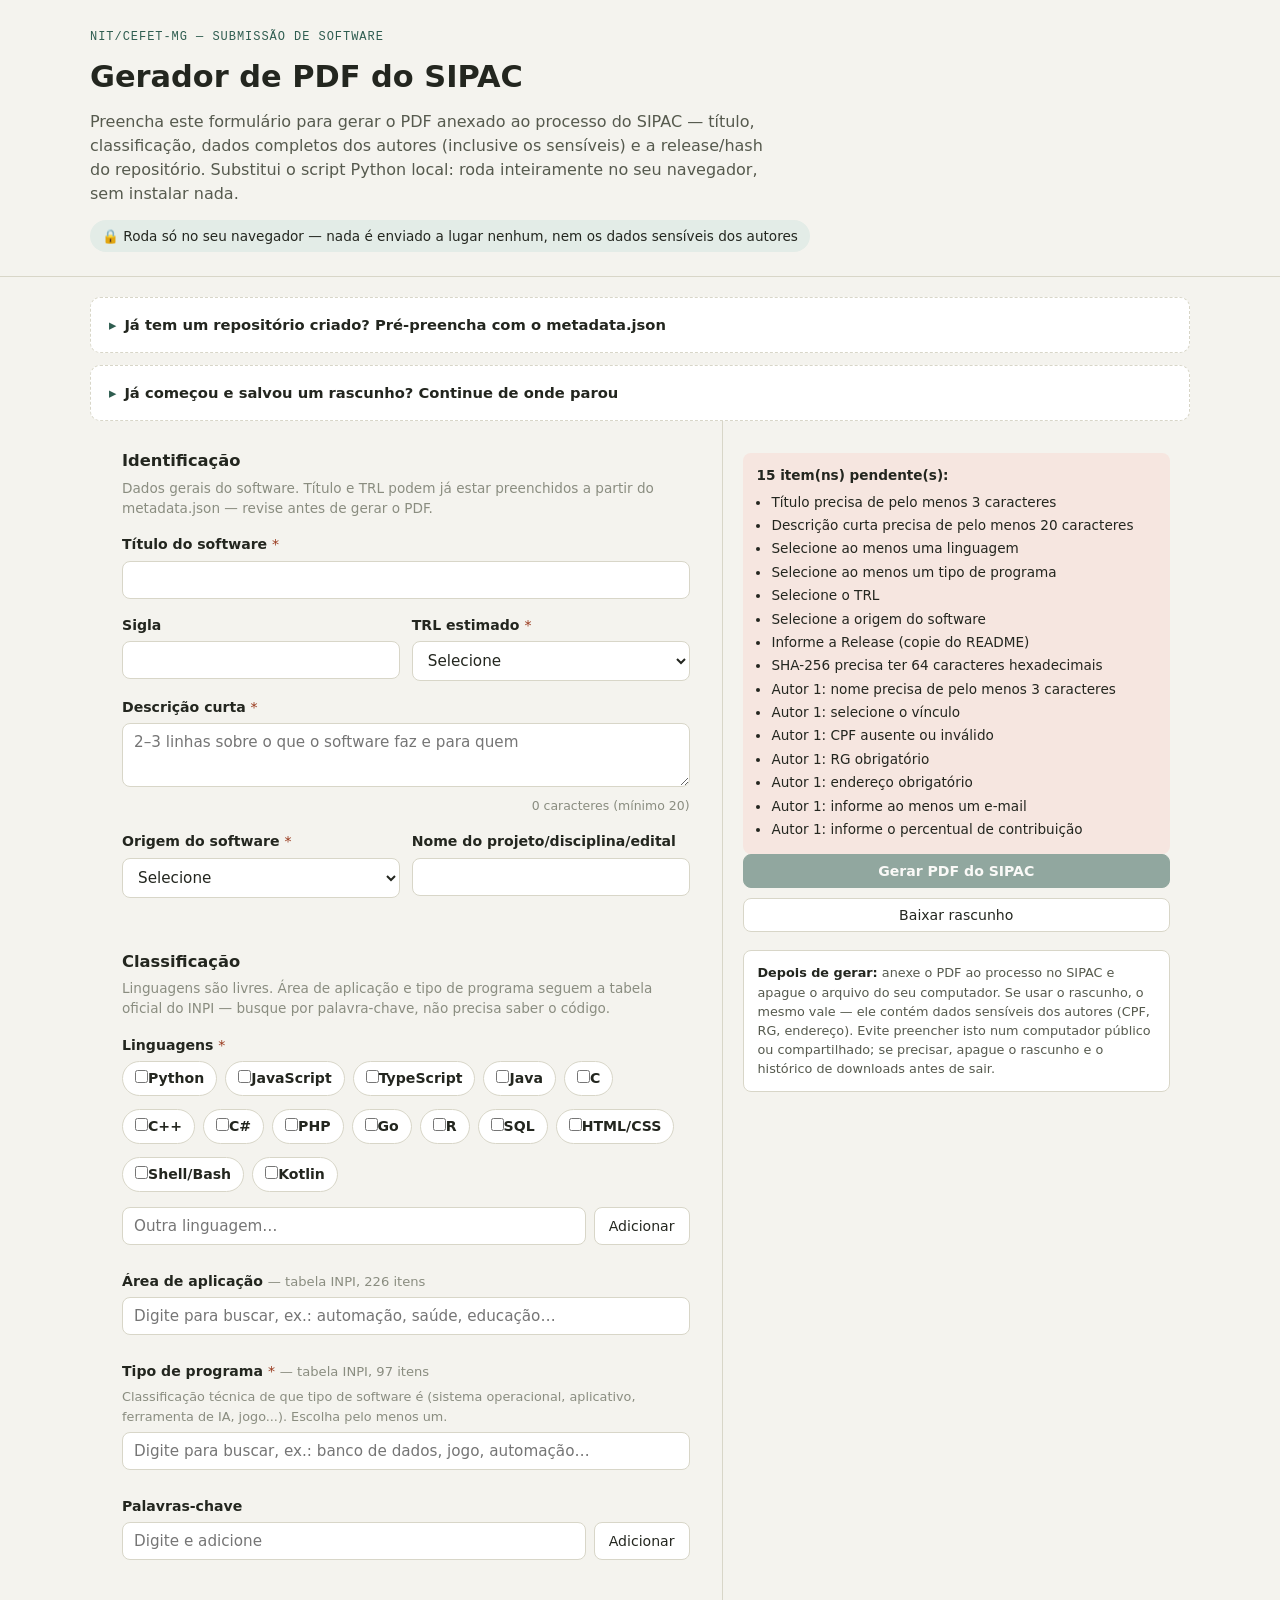
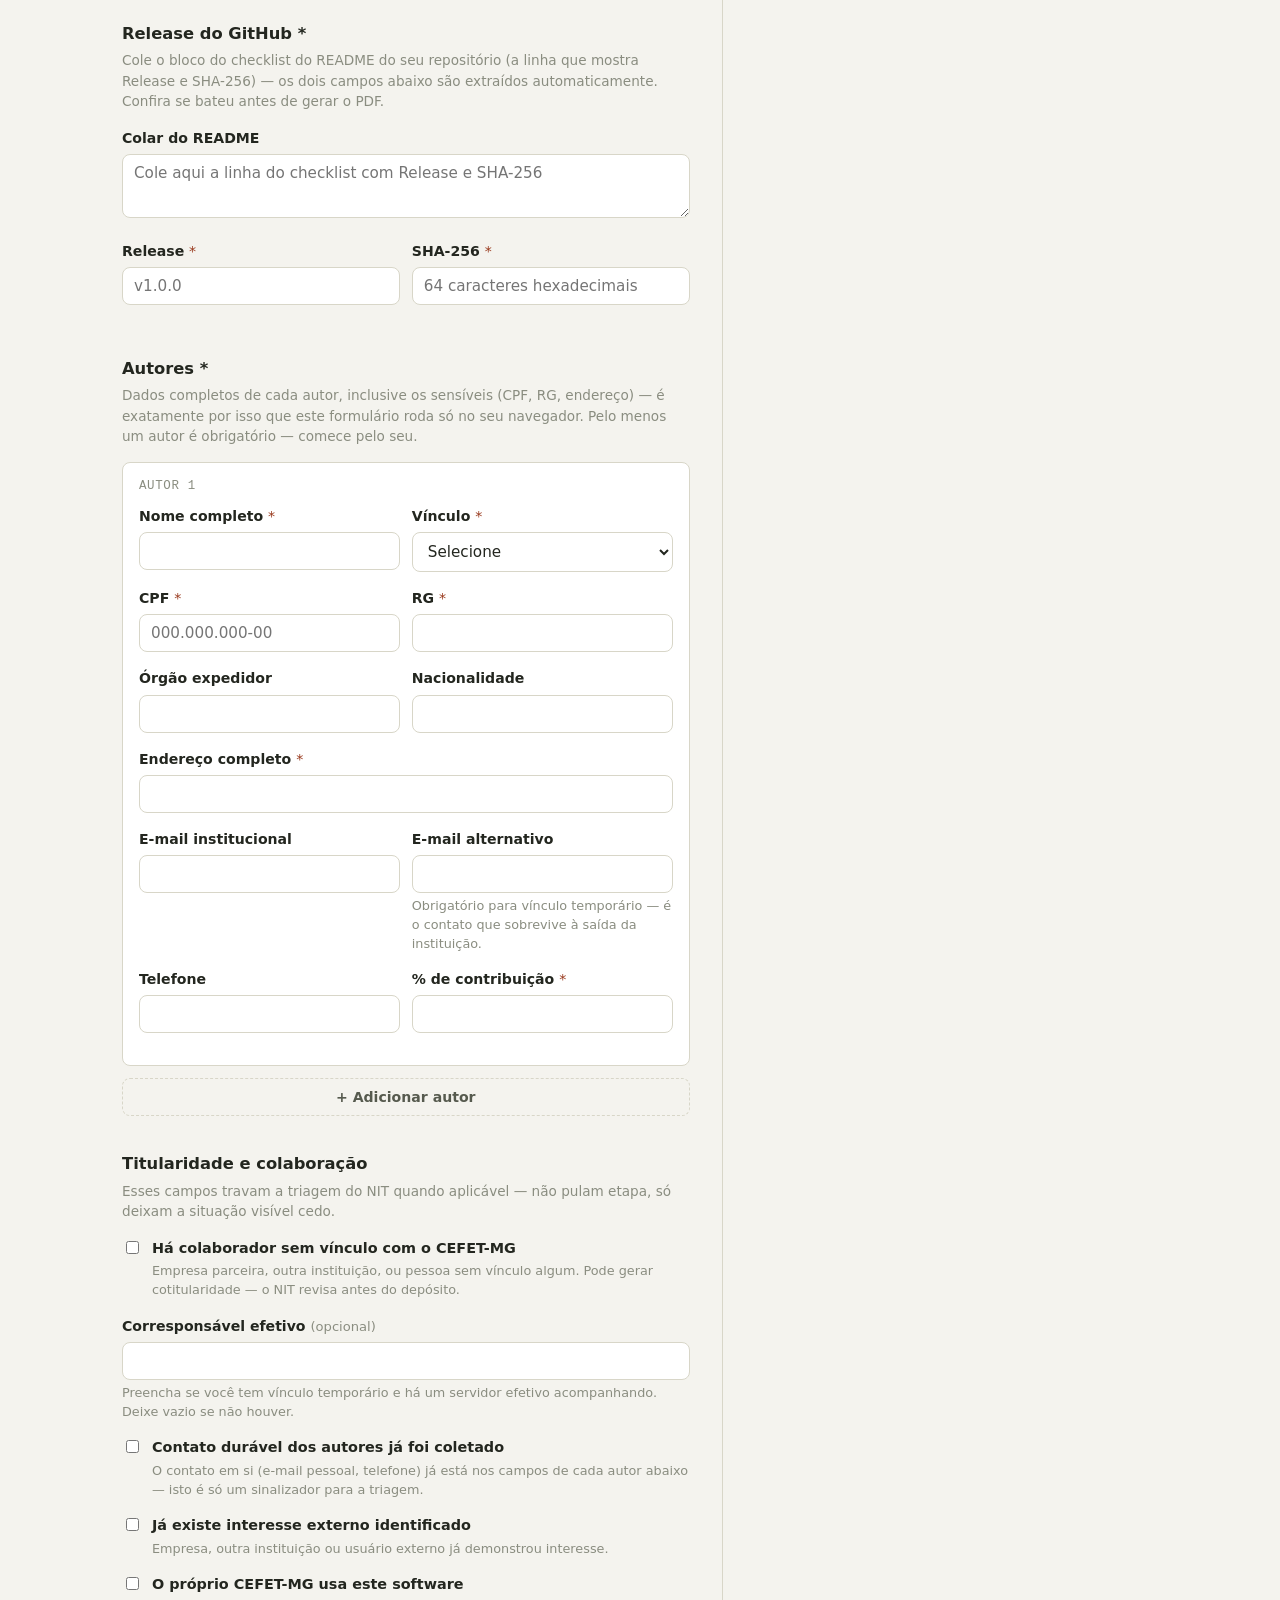
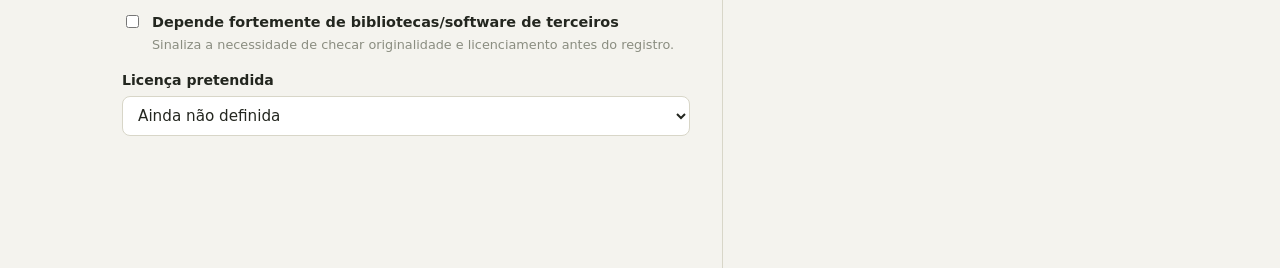
==== docs/index.html @ fe3972ae "Movimentar a pages para o docs" ====
<!doctype html>
<html lang="pt-BR">
<head>
<meta charset="utf-8">
<meta http-equiv="Content-Security-Policy" content="default-src 'none'; script-src 'unsafe-inline'; style-src 'unsafe-inline'; img-src data:; connect-src 'none'; form-action 'none'; base-uri 'none'">
<meta name="viewport" content="width=device-width, initial-scale=1">
<title>Gerador de PDF do SIPAC — NIT/CEFET-MG</title>
<style>
  :root{
    --paper: #f4f3ee;
    --surface: #ffffff;
    --ink: #23261f;
    --ink-soft: #565a4e;
    --ink-faint: #8a8d80;
    --line: #d8d6c8;
    --accent: #2f5d50;
    --accent-ink: #ffffff;
    --accent-soft: #e3ece7;
    --danger: #9a3b1f;
    --danger-soft: #f6e6e0;
    --radius: 8px;
    --mono: "IBM Plex Mono", ui-monospace, SFMono-Regular, Menlo, Consolas, monospace;
    --sans: "IBM Plex Sans", "Segoe UI", system-ui, sans-serif;
  }
  @media (prefers-color-scheme: dark){
    :root{
      --paper: #181a15;
      --surface: #21241c;
      --ink: #eae8dc;
      --ink-soft: #b6b6a6;
      --ink-faint: #7c7e70;
      --line: #383a2e;
      --accent: #7fbfa4;
      --accent-ink: #10201a;
      --accent-soft: #24322a;
      --danger: #e08a6a;
      --danger-soft: #382520;
    }
  }
  *{ box-sizing: border-box; }
  body{
    margin: 0;
    background: var(--paper);
    color: var(--ink);
    font-family: var(--sans);
    line-height: 1.5;
  }
  header.top{
    border-bottom: 1px solid var(--line);
    padding: 28px max(20px, calc((100% - 1100px) / 2)) 24px;
  }
  header.top .eyebrow{
    font-family: var(--mono);
    font-size: 0.75rem;
    letter-spacing: 0.08em;
    text-transform: uppercase;
    color: var(--accent);
    display: block;
    margin-bottom: 8px;
  }
  header.top h1{
    margin: 0 0 10px;
    font-size: clamp(1.4rem, 2.6vw, 1.9rem);
    text-wrap: balance;
  }
  header.top p{
    margin: 0;
    max-width: 68ch;
    color: var(--ink-soft);
  }
  .privacy-note{
    display: inline-flex;
    align-items: center;
    gap: 8px;
    margin-top: 14px;
    padding: 6px 12px;
    background: var(--accent-soft);
    border-radius: 999px;
    font-size: 0.85rem;
    color: var(--ink);
  }

  .import-wrap{
    padding: 20px max(20px, calc((100% - 1100px) / 2)) 0;
    display: flex;
    flex-direction: column;
    gap: 12px;
  }
  .import-card{
    max-width: 1100px;
    margin: 0 auto;
    width: 100%;
    border: 1px dashed var(--line);
    border-radius: 10px;
    padding: 16px 18px;
    background: var(--surface);
  }
  .import-card summary{
    cursor: pointer;
    font-weight: 600;
    font-size: 0.92rem;
    list-style: none;
    display: flex;
    align-items: center;
    gap: 8px;
  }
  .import-card summary::-webkit-details-marker{ display: none; }
  .import-card summary::before{
    content: "▸";
    color: var(--accent);
    transition: transform 0.15s;
  }
  .import-card[open] summary::before{ transform: rotate(90deg); }
  .import-card p{
    color: var(--ink-soft);
    font-size: 0.87rem;
    margin: 10px 0 12px;
    max-width: 70ch;
  }
  .import-card code{
    background: var(--accent-soft);
    padding: 0.1em 0.4em;
    border-radius: 4px;
    font-size: 0.92em;
  }
  .import-row{
    display: flex;
    gap: 10px;
    align-items: flex-start;
  }
  .import-row textarea{
    flex: 1;
    min-height: 80px;
    font-family: var(--mono);
    font-size: 0.78rem;
  }
  .import-row .btn{ flex-shrink: 0; }
  .import-feedback{
    font-size: 0.83rem;
    margin-top: 8px;
  }
  .import-feedback.ok{ color: var(--accent); }
  .import-feedback.error{ color: var(--danger); }

  main{
    display: grid;
    grid-template-columns: minmax(0, 1.15fr) minmax(0, 0.85fr);
    gap: 0;
    max-width: 1100px;
    margin: 0 auto;
  }
  @media (max-width: 860px){
    main{ grid-template-columns: 1fr; }
  }

  .form-pane{
    padding: 28px max(20px, 32px) 80px;
    border-right: 1px solid var(--line);
  }
  @media (max-width: 860px){
    .form-pane{ border-right: none; border-bottom: 1px solid var(--line); }
  }

  .output-pane{
    padding: 28px 20px 80px;
    position: sticky;
    top: 0;
    align-self: start;
    max-height: 100vh;
    overflow-y: auto;
  }
  @media (max-width: 860px){
    .output-pane{ position: static; max-height: none; }
  }

  fieldset{
    border: none;
    padding: 0;
    margin: 0 0 36px;
  }
  fieldset legend{
    font-weight: 600;
    font-size: 1.02rem;
    margin-bottom: 4px;
    padding: 0;
  }
  .section-hint{
    color: var(--ink-faint);
    font-size: 0.85rem;
    margin: 0 0 16px;
  }

  .field{
    margin-bottom: 16px;
    position: relative;
  }
  .field label{
    display: block;
    font-size: 0.88rem;
    font-weight: 600;
    margin-bottom: 5px;
  }
  .field .field-hint{
    font-size: 0.8rem;
    color: var(--ink-faint);
    margin: 3px 0 0;
  }
  .field .req{
    color: var(--danger);
    font-weight: 400;
  }
  .field .opt-note{
    color: var(--ink-faint);
    font-weight: 400;
    font-size: 0.82rem;
  }
  .field .tag-count{
    font-weight: 400;
    color: var(--ink-faint);
    font-size: 0.82rem;
  }

  input[type="text"], input[type="number"], select, textarea{
    width: 100%;
    padding: 9px 11px;
    border: 1px solid var(--line);
    border-radius: var(--radius);
    background: var(--surface);
    color: var(--ink);
    font-family: inherit;
    font-size: 0.95rem;
  }
  textarea{ resize: vertical; min-height: 64px; }
  input:focus, select:focus, textarea:focus{
    outline: 2px solid var(--accent);
    outline-offset: 1px;
  }

  .row2{
    display: grid;
    grid-template-columns: 1fr 1fr;
    gap: 12px;
  }
  @media (max-width: 480px){ .row2{ grid-template-columns: 1fr; } }

  .char-count{
    font-size: 0.78rem;
    color: var(--ink-faint);
    text-align: right;
    margin-top: 3px;
  }
  .char-count.short{ color: var(--danger); }

  .chip-picker{
    display: flex;
    flex-wrap: wrap;
    gap: 8px;
    margin-bottom: 10px;
  }
  .chip{
    display: inline-flex;
    align-items: center;
    gap: 6px;
    padding: 6px 12px;
    border: 1px solid var(--line);
    border-radius: 999px;
    background: var(--surface);
    font-size: 0.85rem;
    cursor: pointer;
    user-select: none;
  }
  .chip input{ margin: 0; accent-color: var(--accent); }
  .chip.checked{
    background: var(--accent-soft);
    border-color: var(--accent);
  }

  .tag-add{
    display: flex;
    gap: 8px;
  }
  .tag-add input{ flex: 1; }
  .tag-add button{
    flex-shrink: 0;
  }
  .tag-list{
    display: flex;
    flex-wrap: wrap;
    gap: 8px;
    margin-top: 10px;
  }
  .tag{
    display: inline-flex;
    align-items: center;
    gap: 7px;
    padding: 5px 6px 5px 12px;
    background: var(--accent-soft);
    border-radius: 999px;
    font-size: 0.85rem;
  }
  .tag button{
    background: none;
    border: none;
    color: var(--ink-soft);
    cursor: pointer;
    font-size: 0.95rem;
    line-height: 1;
    padding: 2px 6px;
    border-radius: 999px;
  }
  .tag button:hover{ background: rgba(0,0,0,0.08); color: var(--danger); }

  /* combobox de busca (área de aplicação / tipo de programa) */
  .combo-box{ position: relative; }
  .combo-listbox{
    position: absolute;
    z-index: 5;
    top: calc(100% + 4px);
    left: 0;
    right: 0;
    max-height: 320px;
    overflow-y: auto;
    background: var(--surface);
    border: 1px solid var(--line);
    border-radius: var(--radius);
    box-shadow: 0 8px 24px rgba(0,0,0,0.14);
  }
  .combo-listbox[hidden]{ display: none; }
  .combo-group-label{
    font-family: var(--mono);
    font-size: 0.72rem;
    text-transform: uppercase;
    letter-spacing: 0.05em;
    color: var(--ink-faint);
    padding: 8px 12px 4px;
    background: var(--paper);
    position: sticky;
    top: 0;
  }
  .combo-option{
    display: block;
    width: 100%;
    text-align: left;
    padding: 7px 12px;
    border: none;
    background: none;
    cursor: pointer;
    font-family: inherit;
    color: var(--ink);
  }
  .combo-option:hover, .combo-option.active{ background: var(--accent-soft); }
  .combo-option .code{
    font-family: var(--mono);
    font-size: 0.72rem;
    color: var(--accent);
    margin-right: 6px;
  }
  .combo-option .desc{
    display: block;
    font-size: 0.76rem;
    color: var(--ink-faint);
    margin-top: 1px;
  }
  .combo-empty, .combo-hint{
    padding: 10px 12px;
    font-size: 0.82rem;
    color: var(--ink-faint);
  }
  .combo-more{
    padding: 6px 12px;
    font-size: 0.76rem;
    color: var(--ink-faint);
    font-style: italic;
  }

  .checkbox-field{
    display: flex;
    align-items: flex-start;
    gap: 10px;
  }
  .checkbox-field input{ margin-top: 3px; accent-color: var(--accent); }
  .checkbox-field label{
    font-weight: 600;
    font-size: 0.9rem;
    margin: 0;
  }
  .checkbox-field .field-hint{ margin-top: 2px; }

  .author-card{
    border: 1px solid var(--line);
    border-radius: var(--radius);
    padding: 14px 16px 16px;
    margin-bottom: 12px;
    background: var(--surface);
  }
  .author-card-head{
    display: flex;
    justify-content: space-between;
    align-items: center;
    margin-bottom: 10px;
  }
  .author-card-head span{
    font-family: var(--mono);
    font-size: 0.78rem;
    color: var(--ink-faint);
    text-transform: uppercase;
    letter-spacing: 0.05em;
  }
  .remove-btn{
    background: none;
    border: 1px solid var(--line);
    border-radius: 6px;
    color: var(--danger);
    font-size: 0.78rem;
    padding: 3px 9px;
    cursor: pointer;
  }
  .remove-btn:hover{ background: var(--danger-soft); }

  button{
    font-family: inherit;
    font-size: 0.88rem;
    cursor: pointer;
  }
  .btn{
    padding: 8px 14px;
    border-radius: var(--radius);
    border: 1px solid var(--line);
    background: var(--surface);
    color: var(--ink);
  }
  .btn:hover{ border-color: var(--accent); }
  .btn-add{
    width: 100%;
    padding: 10px;
    border: 1px dashed var(--line);
    border-radius: var(--radius);
    background: transparent;
    color: var(--ink-soft);
    font-weight: 600;
  }
  .btn-add:hover{ border-color: var(--accent); color: var(--accent); }
  .btn-primary{
    background: var(--accent);
    color: var(--accent-ink);
    border-color: var(--accent);
    font-weight: 600;
  }
  .btn-primary:hover{ opacity: 0.9; }
  .btn-primary:disabled{ opacity: 0.5; cursor: not-allowed; }

  .output-actions{
    display: flex;
    flex-direction: column;
    gap: 10px;
    margin-bottom: 14px;
  }

  .validation-box{
    margin-top: 4px;
    padding: 12px 14px;
    border-radius: var(--radius);
    font-size: 0.85rem;
  }
  .validation-box.ok{
    background: var(--accent-soft);
    color: var(--ink);
  }
  .validation-box.pending{
    background: var(--danger-soft);
    color: var(--ink);
  }
  .validation-box ul{ margin: 6px 0 0; padding-left: 1.1em; }
  .validation-box li{ margin-bottom: 3px; }

  .pdf-status{
    margin-top: 12px;
    padding: 10px 12px;
    border-radius: var(--radius);
    font-size: 0.85rem;
    display: none;
  }
  .pdf-status.show{ display: block; }
  .pdf-status.info{ background: var(--accent-soft); color: var(--ink); }
  .pdf-status.ok{ background: var(--accent-soft); color: var(--ink); font-weight: 600; }
  .pdf-status.error{ background: var(--danger-soft); color: var(--ink); }

  .privacy-warning{
    margin-top: 18px;
    padding: 12px 14px;
    border: 1px solid var(--line);
    border-radius: var(--radius);
    font-size: 0.8rem;
    color: var(--ink-soft);
    background: var(--surface);
  }
  .privacy-warning strong{ color: var(--ink); }

  .draft-row{
    display: flex;
    gap: 10px;
  }
  .draft-row .btn{ flex: 1; }
  .file-label{
    display: inline-flex;
    align-items: center;
    justify-content: center;
    flex: 1;
  }
  .file-label input[type="file"]{ display: none; }
</style>
</head>
<body>

<header class="top">
  <span class="eyebrow">NIT/CEFET-MG — submissão de software</span>
  <h1>Gerador de PDF do SIPAC</h1>
  <p>Preencha este formulário para gerar o PDF anexado ao processo do SIPAC — título, classificação, dados completos dos autores (inclusive os sensíveis) e a release/hash do repositório. Substitui o script Python local: roda inteiramente no seu navegador, sem instalar nada.</p>
  <span class="privacy-note">🔒 Roda só no seu navegador — nada é enviado a lugar nenhum, nem os dados sensíveis dos autores</span>
</header>

<div class="import-wrap">
  <details class="import-card" id="import-card-metadata">
    <summary>Já tem um repositório criado? Pré-preencha com o metadata.json</summary>
    <p>
      Abra o <code>metadata.json</code> do seu repositório no GitHub, copie o conteúdo inteiro e cole abaixo.
      Título, descrição, TRL, origem e os nomes/vínculos dos autores são pré-preenchidos — você completa o
      resto (classificação, dados sensíveis dos autores, release).
    </p>
    <div class="import-row">
      <textarea id="import-textarea" placeholder="Cole aqui o conteúdo de metadata.json"></textarea>
      <button type="button" class="btn btn-primary" id="btn-import">Carregar dados</button>
    </div>
    <p class="import-feedback" id="import-feedback"></p>
  </details>

  <details class="import-card" id="import-card-rascunho">
    <summary>Já começou e salvou um rascunho? Continue de onde parou</summary>
    <p>
      Carregue o arquivo que você baixou em "Baixar rascunho" da última vez. Ele fica só na sua máquina —
      nunca é enviado a lugar nenhum, nem por este formulário nem por qualquer outro lugar.
    </p>
    <div class="import-row">
      <label class="btn file-label">
        Escolher arquivo de rascunho
        <input type="file" id="input-carregar-rascunho" accept="application/json">
      </label>
    </div>
    <p class="import-feedback" id="rascunho-feedback"></p>
  </details>
</div>

<main>
  <div class="form-pane">
    <form id="gerador" autocomplete="off">

      <fieldset>
        <legend>Identificação</legend>
        <p class="section-hint">Dados gerais do software. Título e TRL podem já estar preenchidos a partir do metadata.json — revise antes de gerar o PDF.</p>

        <div class="field">
          <label for="titulo">Título do software <span class="req">*</span></label>
          <input type="text" id="titulo" minlength="3" required>
        </div>

        <div class="row2">
          <div class="field">
            <label for="sigla">Sigla</label>
            <input type="text" id="sigla">
          </div>
          <div class="field">
            <label for="trl">TRL estimado <span class="req">*</span></label>
            <select id="trl" required>
              <option value="">Selecione</option>
              <option value="1">1 — princípios básicos observados</option>
              <option value="2">2 — conceito formulado</option>
              <option value="3">3 — prova de conceito</option>
              <option value="4">4 — validado em laboratório</option>
              <option value="5">5 — validado em ambiente relevante</option>
              <option value="6">6 — demonstrado em ambiente relevante</option>
              <option value="7">7 — demonstrado em ambiente operacional</option>
              <option value="8">8 — sistema completo e qualificado</option>
              <option value="9">9 — em uso real</option>
            </select>
          </div>
        </div>

        <div class="field">
          <label for="descricao_curta">Descrição curta <span class="req">*</span></label>
          <textarea id="descricao_curta" minlength="20" required placeholder="2–3 linhas sobre o que o software faz e para quem"></textarea>
          <p class="char-count" id="descricao-count">0 caracteres (mínimo 20)</p>
        </div>

        <div class="row2">
          <div class="field">
            <label for="origem_tipo">Origem do software <span class="req">*</span></label>
            <select id="origem_tipo" required>
              <option value="">Selecione</option>
              <option value="pesquisa">Pesquisa</option>
              <option value="disciplina">Disciplina</option>
              <option value="extensao">Extensão</option>
              <option value="projeto_fomento">Projeto com fomento</option>
              <option value="outro">Outro</option>
            </select>
          </div>
          <div class="field">
            <label for="origem_vinculo">Nome do projeto/disciplina/edital</label>
            <input type="text" id="origem_vinculo">
          </div>
        </div>
      </fieldset>

      <fieldset>
        <legend>Classificação</legend>
        <p class="section-hint">Linguagens são livres. Área de aplicação e tipo de programa seguem a tabela oficial do INPI — busque por palavra-chave, não precisa saber o código.</p>

        <div class="field">
          <label>Linguagens <span class="req">*</span></label>
          <div class="chip-picker" id="linguagens-chips"></div>
          <div class="tag-add">
            <input type="text" id="linguagens-custom" placeholder="Outra linguagem…">
            <button type="button" class="btn" data-add-tag="linguagens">Adicionar</button>
          </div>
          <div class="tag-list" id="linguagens-tags"></div>
        </div>

        <div class="field">
          <label>Área de aplicação <span class="tag-count">— tabela INPI, 226 itens</span></label>
          <div class="combo-box">
            <input type="text" id="area-search" placeholder="Digite para buscar, ex.: automação, saúde, educação…" autocomplete="off">
            <div class="combo-listbox" id="area-listbox" hidden></div>
          </div>
          <div class="tag-list" id="area-tags"></div>
        </div>

        <div class="field">
          <label>Tipo de programa <span class="req">*</span> <span class="tag-count">— tabela INPI, 97 itens</span></label>
          <p class="field-hint" style="margin-bottom:6px">Classificação técnica de que tipo de software é (sistema operacional, aplicativo, ferramenta de IA, jogo...). Escolha pelo menos um.</p>
          <div class="combo-box">
            <input type="text" id="tipo-search" placeholder="Digite para buscar, ex.: banco de dados, jogo, automação…" autocomplete="off">
            <div class="combo-listbox" id="tipo-listbox" hidden></div>
          </div>
          <div class="tag-list" id="tipo-tags"></div>
        </div>

        <div class="field">
          <label for="palavras-custom">Palavras-chave</label>
          <div class="tag-add">
            <input type="text" id="palavras-custom" placeholder="Digite e adicione">
            <button type="button" class="btn" data-add-tag="palavras_chave">Adicionar</button>
          </div>
          <div class="tag-list" id="palavras-tags"></div>
        </div>
      </fieldset>

      <fieldset>
        <legend>Release do GitHub <span class="req">*</span></legend>
        <p class="section-hint">Cole o bloco do checklist do README do seu repositório (a linha que mostra Release e SHA-256) — os dois campos abaixo são extraídos automaticamente. Confira se bateu antes de gerar o PDF.</p>
        <div class="field">
          <label for="release-paste">Colar do README</label>
          <textarea id="release-paste" placeholder="Cole aqui a linha do checklist com Release e SHA-256"></textarea>
        </div>
        <div class="row2">
          <div class="field">
            <label for="release-tag">Release <span class="req">*</span></label>
            <input type="text" id="release-tag" placeholder="v1.0.0">
          </div>
          <div class="field">
            <label for="release-sha256">SHA-256 <span class="req">*</span></label>
            <input type="text" id="release-sha256" placeholder="64 caracteres hexadecimais">
          </div>
        </div>
      </fieldset>

      <fieldset>
        <legend>Autores <span class="req">*</span></legend>
        <p class="section-hint">
          Dados completos de cada autor, inclusive os sensíveis (CPF, RG, endereço) — é exatamente por isso que
          este formulário roda só no seu navegador. Pelo menos um autor é obrigatório — comece pelo seu.
        </p>
        <div id="autores-list"></div>
        <button type="button" class="btn-add" id="add-autor">+ Adicionar autor</button>
      </fieldset>

      <fieldset>
        <legend>Titularidade e colaboração</legend>
        <p class="section-hint">Esses campos travam a triagem do NIT quando aplicável — não pulam etapa, só deixam a situação visível cedo.</p>

        <div class="field checkbox-field">
          <input type="checkbox" id="possui_colaborador_externo">
          <div>
            <label for="possui_colaborador_externo">Há colaborador sem vínculo com o CEFET-MG</label>
            <p class="field-hint">Empresa parceira, outra instituição, ou pessoa sem vínculo algum. Pode gerar cotitularidade — o NIT revisa antes do depósito.</p>
          </div>
        </div>

        <div class="field">
          <label for="corresponsavel_efetivo">Corresponsável efetivo <span class="opt-note">(opcional)</span></label>
          <input type="text" id="corresponsavel_efetivo">
          <p class="field-hint">Preencha se você tem vínculo temporário e há um servidor efetivo acompanhando. Deixe vazio se não houver.</p>
        </div>

        <div class="field checkbox-field">
          <input type="checkbox" id="contato_disponivel">
          <div>
            <label for="contato_disponivel">Contato durável dos autores já foi coletado</label>
            <p class="field-hint">O contato em si (e-mail pessoal, telefone) já está nos campos de cada autor abaixo — isto é só um sinalizador para a triagem.</p>
          </div>
        </div>

        <div class="field checkbox-field">
          <input type="checkbox" id="interesse_existe">
          <div>
            <label for="interesse_existe">Já existe interesse externo identificado</label>
            <p class="field-hint">Empresa, outra instituição ou usuário externo já demonstrou interesse.</p>
          </div>
        </div>
        <div class="field" id="interesse-descricao-wrap" hidden>
          <label for="interesse_descricao">Descreva o interesse identificado</label>
          <textarea id="interesse_descricao"></textarea>
        </div>

        <div class="field checkbox-field">
          <input type="checkbox" id="uso_institucional">
          <div>
            <label for="uso_institucional">O próprio CEFET-MG usa este software</label>
          </div>
        </div>

        <div class="field checkbox-field">
          <input type="checkbox" id="possui_dependencias_terceiros">
          <div>
            <label for="possui_dependencias_terceiros">Depende fortemente de bibliotecas/software de terceiros</label>
            <p class="field-hint">Sinaliza a necessidade de checar originalidade e licenciamento antes do registro.</p>
          </div>
        </div>

        <div class="field">
          <label for="licenca_pretendida">Licença pretendida</label>
          <select id="licenca_pretendida">
            <option value="">Ainda não definida</option>
            <option value="MIT">MIT</option>
            <option value="Apache-2.0">Apache 2.0</option>
            <option value="GPL-3.0">GPL 3.0</option>
            <option value="BSD-3-Clause">BSD 3-Clause</option>
            <option value="proprietaria">Proprietária / uso restrito</option>
            <option value="outra">Outra</option>
          </select>
        </div>
      </fieldset>

    </form>
  </div>

  <div class="output-pane">
    <div class="validation-box" id="validation-box"></div>

    <div class="output-actions">
      <button class="btn btn-primary" id="btn-gerar-pdf" type="button">Gerar PDF do SIPAC</button>
      <div class="draft-row">
        <button class="btn" id="btn-baixar-rascunho" type="button">Baixar rascunho</button>
      </div>
    </div>
    <p class="pdf-status" id="pdf-status"></p>

    <div class="privacy-warning">
      <strong>Depois de gerar:</strong> anexe o PDF ao processo no SIPAC e apague o arquivo do seu computador.
      Se usar o rascunho, o mesmo vale — ele contém dados sensíveis dos autores (CPF, RG, endereço). Evite
      preencher isto num computador público ou compartilhado; se precisar, apague o rascunho e o histórico de
      downloads antes de sair.
    </div>
  </div>
</main>

<template id="tpl-autor">
  <div class="author-card">
    <div class="author-card-head">
      <span class="autor-titulo"></span>
      <button type="button" class="remove-btn" data-action="remover">Remover</button>
    </div>

    <div class="row2">
      <div class="field">
        <label>Nome completo <span class="req">*</span></label>
        <input type="text" data-campo="nome" minlength="3">
      </div>
      <div class="field">
        <label>Vínculo <span class="req">*</span></label>
        <select data-campo="vinculo">
          <option value="">Selecione</option>
          <option value="servidor_efetivo">Servidor efetivo</option>
          <option value="substituto">Professor substituto</option>
          <option value="discente">Discente</option>
          <option value="tecnico">Técnico</option>
          <option value="bolsista">Bolsista</option>
          <option value="externo">Externo ao CEFET-MG</option>
        </select>
      </div>
    </div>

    <div class="field campo-instituicao" hidden>
      <label>Instituição de origem</label>
      <input type="text" data-campo="instituicao">
    </div>

    <div class="row2">
      <div class="field">
        <label>CPF <span class="req">*</span></label>
        <input type="text" data-campo="cpf" inputmode="numeric" placeholder="000.000.000-00" autocomplete="off">
      </div>
      <div class="field">
        <label>RG <span class="req">*</span></label>
        <input type="text" data-campo="rg" autocomplete="off">
      </div>
    </div>

    <div class="row2">
      <div class="field">
        <label>Órgão expedidor</label>
        <input type="text" data-campo="orgao_expedidor" autocomplete="off">
      </div>
      <div class="field">
        <label>Nacionalidade</label>
        <input type="text" data-campo="nacionalidade" autocomplete="off">
      </div>
    </div>

    <div class="field">
      <label>Endereço completo <span class="req">*</span></label>
      <input type="text" data-campo="endereco" autocomplete="off">
    </div>

    <div class="row2">
      <div class="field">
        <label>E-mail institucional</label>
        <input type="text" data-campo="email_institucional" autocomplete="off">
      </div>
      <div class="field">
        <label>E-mail alternativo <span class="campo-email-alt-req"></span></label>
        <input type="text" data-campo="email_alternativo" autocomplete="off">
        <p class="field-hint">Obrigatório para vínculo temporário — é o contato que sobrevive à saída da instituição.</p>
      </div>
    </div>

    <div class="row2">
      <div class="field">
        <label>Telefone</label>
        <input type="text" data-campo="telefone" autocomplete="off">
      </div>
      <div class="field">
        <label>% de contribuição <span class="req">*</span></label>
        <input type="number" data-campo="percentual_contribuicao" min="0" max="100" step="1" autocomplete="off">
      </div>
    </div>
  </div>
</template>

<!-- BEGIN VENDOR pdf-lib 1.17.1 MIT -- https://github.com/Hopding/pdf-lib -->
<script>
!function(t,e){"object"==typeof exports&&"undefined"!=typeof module?e(exports):"function"==typeof define&&define.amd?define(["exports"],e):e((t=t||self).PDFLib={})}(this,(function(t){"use strict";
/*! *****************************************************************************
    Copyright (c) Microsoft Corporation. All rights reserved.
    Licensed under the Apache License, Version 2.0 (the "License"); you may not use
    this file except in compliance with the License. You may obtain a copy of the
    License at http://www.apache.org/licenses/LICENSE-2.0

    THIS CODE IS PROVIDED ON AN *AS IS* BASIS, WITHOUT WARRANTIES OR CONDITIONS OF ANY
    KIND, EITHER EXPRESS OR IMPLIED, INCLUDING WITHOUT LIMITATION ANY IMPLIED
    WARRANTIES OR CONDITIONS OF TITLE, FITNESS FOR A PARTICULAR PURPOSE,
    MERCHANTABLITY OR NON-INFRINGEMENT.

    See the Apache Version 2.0 License for specific language governing permissions
    and limitations under the License.
    ***************************************************************************** */var e=function(t,n){return(e=Object.setPrototypeOf||{__proto__:[]}instanceof Array&&function(t,e){t.__proto__=e}||function(t,e){for(var n in e)e.hasOwnProperty(n)&&(t[n]=e[n])})(t,n)};function n(t,n){function r(){this.constructor=t}e(t,n),t.prototype=null===n?Object.create(n):(r.prototype=n.prototype,new r)}var r=function(){return(r=Object.assign||function(t){for(var e,n=1,r=arguments.length;n<r;n++)for(var i in e=arguments[n])Object.prototype.hasOwnProperty.call(e,i)&&(t[i]=e[i]);return t}).apply(this,arguments)};function i(t,e,n,r){return new(n||(n=Promise))((function(i,o){function a(t){try{l(r.next(t))}catch(t){o(t)}}function s(t){try{l(r.throw(t))}catch(t){o(t)}}function l(t){var e;t.done?i(t.value):(e=t.value,e instanceof n?e:new n((function(t){t(e)}))).then(a,s)}l((r=r.apply(t,e||[])).next())}))}function o(t,e){var n,r,i,o,a={label:0,sent:function(){if(1&i[0])throw i[1];return i[1]},trys:[],ops:[]};return o={next:s(0),throw:s(1),return:s(2)},"function"==typeof Symbol&&(o[Symbol.iterator]=function(){return this}),o;function s(o){return function(s){return function(o){if(n)throw new TypeError("Generator is already executing.");for(;a;)try{if(n=1,r&&(i=2&o[0]?r.return:o[0]?r.throw||((i=r.return)&&i.call(r),0):r.next)&&!(i=i.call(r,o[1])).done)return i;switch(r=0,i&&(o=[2&o[0],i.value]),o[0]){case 0:case 1:i=o;break;case 4:return a.label++,{value:o[1],done:!1};case 5:a.label++,r=o[1],o=[0];continue;case 7:o=a.ops.pop(),a.trys.pop();continue;default:if(!(i=a.trys,(i=i.length>0&&i[i.length-1])||6!==o[0]&&2!==o[0])){a=0;continue}if(3===o[0]&&(!i||o[1]>i[0]&&o[1]<i[3])){a.label=o[1];break}if(6===o[0]&&a.label<i[1]){a.label=i[1],i=o;break}if(i&&a.label<i[2]){a.label=i[2],a.ops.push(o);break}i[2]&&a.ops.pop(),a.trys.pop();continue}o=e.call(t,a)}catch(t){o=[6,t],r=0}finally{n=i=0}if(5&o[0])throw o[1];return{value:o[0]?o[1]:void 0,done:!0}}([o,s])}}}function a(){for(var t=0,e=0,n=arguments.length;e<n;e++)t+=arguments[e].length;var r=Array(t),i=0;for(e=0;e<n;e++)for(var o=arguments[e],a=0,s=o.length;a<s;a++,i++)r[i]=o[a];return r}for(var s="ABCDEFGHIJKLMNOPQRSTUVWXYZabcdefghijklmnopqrstuvwxyz0123456789+/",l=new Uint8Array(256),h=0;h<s.length;h++)l[s.charCodeAt(h)]=h;var u,c=function(t){for(var e="",n=t.length,r=0;r<n;r+=3)e+=s[t[r]>>2],e+=s[(3&t[r])<<4|t[r+1]>>4],e+=s[(15&t[r+1])<<2|t[r+2]>>6],e+=s[63&t[r+2]];return n%3==2?e=e.substring(0,e.length-1)+"=":n%3==1&&(e=e.substring(0,e.length-2)+"=="),e},d=function(t){var e,n,r,i,o,a=.75*t.length,s=t.length,h=0;"="===t[t.length-1]&&(a--,"="===t[t.length-2]&&a--);var u=new Uint8Array(a);for(e=0;e<s;e+=4)n=l[t.charCodeAt(e)],r=l[t.charCodeAt(e+1)],i=l[t.charCodeAt(e+2)],o=l[t.charCodeAt(e+3)],u[h++]=n<<2|r>>4,u[h++]=(15&r)<<4|i>>2,u[h++]=(3&i)<<6|63&o;return u},f=/^(data)?:?([\w\/\+]+)?;?(charset=[\w-]+|base64)?.*,/i,p=function(t){var e=t.trim(),n=e.substring(0,100).match(f);if(!n)return d(e);var r=n[0],i=e.substring(r.length);return d(i)},g=function(t){return t.charCodeAt(0)},v=function(t){return t.codePointAt(0)},y=function(t,e){return x(t.toString(16),e,"0").toUpperCase()},m=function(t){return y(t,2)},b=function(t){return String.fromCharCode(t)},w=function(t){return b(parseInt(t,16))},x=function(t,e,n){for(var r="",i=0,o=e-t.length;i<o;i++)r+=n;return r+t},k=function(t,e,n){for(var r=t.length,i=0;i<r;i++)e[n++]=t.charCodeAt(i);return r},F=function(t){return t.replace(/[.*+?^${}()|[\]\\]/g,"\\$&")},S=function(t){return t.replace(/\t|\u0085|\u2028|\u2029/g,"    ").replace(/[\b\v]/g,"")},C=["\\n","\\f","\\r","\\u000B"],A=function(t){return/^[\n\f\r\u000B]$/.test(t)},T=function(t){return t.split(/[\n\f\r\u000B]/)},P=function(t){return t.replace(/[\n\f\r\u000B]/g," ")},z=function(t,e){var n,r=t.charCodeAt(e),i=e+1,o=1;return r>=55296&&r<=56319&&t.length>i&&(n=t.charCodeAt(i))>=56320&&n<=57343&&(o=2),[t.slice(e,e+o),o]},R=function(t){for(var e=[],n=0,r=t.length;n<r;){var i=z(t,n),o=i[0],a=i[1];e.push(o),n+=a}return e},O=function(t,e,n,r){for(var i=function(t){for(var e=C.join("|"),n=["$"],r=0,i=t.length;r<i;r++){var o=t[r];if(A(o))throw new TypeError("`wordBreak` must not include "+e);n.push(""===o?".":F(o))}var a=n.join("|");return new RegExp("("+e+")|((.*?)("+a+"))","gm")}(e),o=S(t).match(i),a="",s=0,l=[],h=function(){""!==a&&l.push(a),a="",s=0},u=0,c=o.length;u<c;u++){var d=o[u];if(A(d))h();else{var f=r(d);s+f>n&&h(),a+=d,s+=f}}return h(),l},D=/^D:(\d\d\d\d)(\d\d)?(\d\d)?(\d\d)?(\d\d)?(\d\d)?([+\-Z])?(\d\d)?'?(\d\d)?'?$/,B=function(t){var e=t.match(D);if(e){var n=e[1],r=e[2],i=void 0===r?"01":r,o=e[3],a=void 0===o?"01":o,s=e[4],l=void 0===s?"00":s,h=e[5],u=void 0===h?"00":h,c=e[6],d=void 0===c?"00":c,f=e[7],p=void 0===f?"Z":f,g=e[8],v=void 0===g?"00":g,y=e[9];return new Date(n+"-"+i+"-"+a+"T"+l+":"+u+":"+d+("Z"===p?"Z":""+p+v+":"+(void 0===y?"00":y)))}},N=function(t,e){for(var n,r,i=0;i<t.length;){var o=t.substring(i).match(e);if(!o)return{match:r,pos:i};r=o,i+=(null!==(n=o.index)&&void 0!==n?n:0)+o[0].length}return{match:r,pos:i}},E=function(t){return t[t.length-1]},j=function(t){if(t instanceof Uint8Array)return t;for(var e=t.length,n=new Uint8Array(e),r=0;r<e;r++)n[r]=t.charCodeAt(r);return n},M=function(){for(var t=[],e=0;e<arguments.length;e++)t[e]=arguments[e];for(var n=t.length,r=[],i=0;i<n;i++){var o=t[i];r[i]=o instanceof Uint8Array?o:j(o)}var a=0;for(i=0;i<n;i++)a+=t[i].length;for(var s=new Uint8Array(a),l=0,h=0;h<n;h++)for(var u=r[h],c=0,d=u.length;c<d;c++)s[l++]=u[c];return s},I=function(t){for(var e=0,n=0,r=t.length;n<r;n++)e+=t[n].length;var i=new Uint8Array(e),o=0;for(n=0,r=t.length;n<r;n++){var a=t[n];i.set(a,o),o+=a.length}return i},U=function(t){for(var e="",n=0,r=t.length;n<r;n++)e+=b(t[n]);return e},V=function(t,e){return t.id-e.id},W=function(t,e){for(var n=[],r=0,i=t.length;r<i;r++){var o=t[r],a=t[r-1];0!==r&&e(o)===e(a)||n.push(o)}return n},q=function(t){for(var e=t.length,n=0,r=Math.floor(e/2);n<r;n++){var i=n,o=e-n-1,a=t[n];t[i]=t[o],t[o]=a}return t},L=function(t){for(var e=0,n=0,r=t.length;n<r;n++)e+=t[n];return e},K=function(t,e){for(var n=new Array(e-t),r=0,i=n.length;r<i;r++)n[r]=t+r;return n},G=function(t,e){for(var n=new Array(e.length),r=0,i=e.length;r<i;r++)n[r]=t[e[r]];return n},H=function(t){return t instanceof Uint8Array||t instanceof ArrayBuffer||"string"==typeof t},_=function(t){if("string"==typeof t)return p(t);if(t instanceof ArrayBuffer)return new Uint8Array(t);if(t instanceof Uint8Array)return t;throw new TypeError("`input` must be one of `string | ArrayBuffer | Uint8Array`")},X=function(){return new Promise((function(t){setTimeout((function(){return t()}),0)}))},Z=function(t,e){void 0===e&&(e=!0);var n=[];e&&n.push(65279);for(var r=0,i=t.length;r<i;){var o=t.codePointAt(r);if(o<65536)n.push(o),r+=1;else{if(!(o<1114112))throw new Error("Invalid code point: 0x"+m(o));n.push(Q(o),$(o)),r+=2}}return new Uint16Array(n)},Y=function(t){return t>=0&&t<=65535},J=function(t){return t>=65536&&t<=1114111},Q=function(t){return Math.floor((t-65536)/1024)+55296},$=function(t){return(t-65536)%1024+56320};!function(t){t.BigEndian="BigEndian",t.LittleEndian="LittleEndian"}(u||(u={}));var tt="�".codePointAt(0),et=function(t,e){if(void 0===e&&(e=!0),t.length<=1)return String.fromCodePoint(tt);for(var n=e?ot(t):u.BigEndian,r=e?2:0,i=[];t.length-r>=2;){var o=it(t[r++],t[r++],n);if(nt(o))if(t.length-r<2)i.push(tt);else{var a=it(t[r++],t[r++],n);rt(a)?i.push(o,a):i.push(tt)}else rt(o)?(r+=2,i.push(tt)):i.push(o)}return r<t.length&&i.push(tt),String.fromCodePoint.apply(String,i)},nt=function(t){return t>=55296&&t<=56319},rt=function(t){return t>=56320&&t<=57343},it=function(t,e,n){if(n===u.LittleEndian)return e<<8|t;if(n===u.BigEndian)return t<<8|e;throw new Error("Invalid byteOrder: "+n)},ot=function(t){return at(t)?u.BigEndian:st(t)?u.LittleEndian:u.BigEndian},at=function(t){return 254===t[0]&&255===t[1]},st=function(t){return 255===t[0]&&254===t[1]},lt=function(t){return at(t)||st(t)},ht=function(t){var e,n=String(t);if(Math.abs(t)<1){if(e=parseInt(t.toString().split("e-")[1])){var r=t<0;r&&(t*=-1),t*=Math.pow(10,e-1),n="0."+new Array(e).join("0")+t.toString().substring(2),r&&(n="-"+n)}}else(e=parseInt(t.toString().split("+")[1]))>20&&(e-=20,n=(t/=Math.pow(10,e)).toString()+new Array(e+1).join("0"));return n},ut=function(t){return Math.ceil(t.toString(2).length/8)},ct=function(t){for(var e=new Uint8Array(ut(t)),n=1;n<=e.length;n++)e[n-1]=t>>8*(e.length-n);return e},dt=function(t){throw new Error(t)};function ft(t,e,n){return t(n={path:e,exports:{},require:function(t,e){return function(){throw new Error("Dynamic requires are not currently supported by @rollup/plugin-commonjs")}(null==e&&n.path)}},n.exports),n.exports}var pt=ft((function(t,e){var n="undefined"!=typeof Uint8Array&&"undefined"!=typeof Uint16Array&&"undefined"!=typeof Int32Array;function r(t,e){return Object.prototype.hasOwnProperty.call(t,e)}e.assign=function(t){for(var e=Array.prototype.slice.call(arguments,1);e.length;){var n=e.shift();if(n){if("object"!=typeof n)throw new TypeError(n+"must be non-object");for(var i in n)r(n,i)&&(t[i]=n[i])}}return t},e.shrinkBuf=function(t,e){return t.length===e?t:t.subarray?t.subarray(0,e):(t.length=e,t)};var i={arraySet:function(t,e,n,r,i){if(e.subarray&&t.subarray)t.set(e.subarray(n,n+r),i);else for(var o=0;o<r;o++)t[i+o]=e[n+o]},flattenChunks:function(t){var e,n,r,i,o,a;for(r=0,e=0,n=t.length;e<n;e++)r+=t[e].length;for(a=new Uint8Array(r),i=0,e=0,n=t.length;e<n;e++)o=t[e],a.set(o,i),i+=o.length;return a}},o={arraySet:function(t,e,n,r,i){for(var o=0;o<r;o++)t[i+o]=e[n+o]},flattenChunks:function(t){return[].concat.apply([],t)}};e.setTyped=function(t){t?(e.Buf8=Uint8Array,e.Buf16=Uint16Array,e.Buf32=Int32Array,e.assign(e,i)):(e.Buf8=Array,e.Buf16=Array,e.Buf32=Array,e.assign(e,o))},e.setTyped(n)}));function gt(t){for(var e=t.length;--e>=0;)t[e]=0}var vt=[0,0,0,0,0,0,0,0,1,1,1,1,2,2,2,2,3,3,3,3,4,4,4,4,5,5,5,5,0],yt=[0,0,0,0,1,1,2,2,3,3,4,4,5,5,6,6,7,7,8,8,9,9,10,10,11,11,12,12,13,13],mt=[0,0,0,0,0,0,0,0,0,0,0,0,0,0,0,0,2,3,7],bt=[16,17,18,0,8,7,9,6,10,5,11,4,12,3,13,2,14,1,15],wt=new Array(576);gt(wt);var xt=new Array(60);gt(xt);var kt=new Array(512);gt(kt);var Ft=new Array(256);gt(Ft);var St=new Array(29);gt(St);var Ct,At,Tt,Pt=new Array(30);function zt(t,e,n,r,i){this.static_tree=t,this.extra_bits=e,this.extra_base=n,this.elems=r,this.max_length=i,this.has_stree=t&&t.length}function Rt(t,e){this.dyn_tree=t,this.max_code=0,this.stat_desc=e}function Ot(t){return t<256?kt[t]:kt[256+(t>>>7)]}function Dt(t,e){t.pending_buf[t.pending++]=255&e,t.pending_buf[t.pending++]=e>>>8&255}function Bt(t,e,n){t.bi_valid>16-n?(t.bi_buf|=e<<t.bi_valid&65535,Dt(t,t.bi_buf),t.bi_buf=e>>16-t.bi_valid,t.bi_valid+=n-16):(t.bi_buf|=e<<t.bi_valid&65535,t.bi_valid+=n)}function Nt(t,e,n){Bt(t,n[2*e],n[2*e+1])}function Et(t,e){var n=0;do{n|=1&t,t>>>=1,n<<=1}while(--e>0);return n>>>1}function jt(t,e,n){var r,i,o=new Array(16),a=0;for(r=1;r<=15;r++)o[r]=a=a+n[r-1]<<1;for(i=0;i<=e;i++){var s=t[2*i+1];0!==s&&(t[2*i]=Et(o[s]++,s))}}function Mt(t){var e;for(e=0;e<286;e++)t.dyn_ltree[2*e]=0;for(e=0;e<30;e++)t.dyn_dtree[2*e]=0;for(e=0;e<19;e++)t.bl_tree[2*e]=0;t.dyn_ltree[512]=1,t.opt_len=t.static_len=0,t.last_lit=t.matches=0}function It(t){t.bi_valid>8?Dt(t,t.bi_buf):t.bi_valid>0&&(t.pending_buf[t.pending++]=t.bi_buf),t.bi_buf=0,t.bi_valid=0}function Ut(t,e,n,r){var i=2*e,o=2*n;return t[i]<t[o]||t[i]===t[o]&&r[e]<=r[n]}function Vt(t,e,n){for(var r=t.heap[n],i=n<<1;i<=t.heap_len&&(i<t.heap_len&&Ut(e,t.heap[i+1],t.heap[i],t.depth)&&i++,!Ut(e,r,t.heap[i],t.depth));)t.heap[n]=t.heap[i],n=i,i<<=1;t.heap[n]=r}function Wt(t,e,n){var r,i,o,a,s=0;if(0!==t.last_lit)do{r=t.pending_buf[t.d_buf+2*s]<<8|t.pending_buf[t.d_buf+2*s+1],i=t.pending_buf[t.l_buf+s],s++,0===r?Nt(t,i,e):(Nt(t,(o=Ft[i])+256+1,e),0!==(a=vt[o])&&Bt(t,i-=St[o],a),Nt(t,o=Ot(--r),n),0!==(a=yt[o])&&Bt(t,r-=Pt[o],a))}while(s<t.last_lit);Nt(t,256,e)}function qt(t,e){var n,r,i,o=e.dyn_tree,a=e.stat_desc.static_tree,s=e.stat_desc.has_stree,l=e.stat_desc.elems,h=-1;for(t.heap_len=0,t.heap_max=573,n=0;n<l;n++)0!==o[2*n]?(t.heap[++t.heap_len]=h=n,t.depth[n]=0):o[2*n+1]=0;for(;t.heap_len<2;)o[2*(i=t.heap[++t.heap_len]=h<2?++h:0)]=1,t.depth[i]=0,t.opt_len--,s&&(t.static_len-=a[2*i+1]);for(e.max_code=h,n=t.heap_len>>1;n>=1;n--)Vt(t,o,n);i=l;do{n=t.heap[1],t.heap[1]=t.heap[t.heap_len--],Vt(t,o,1),r=t.heap[1],t.heap[--t.heap_max]=n,t.heap[--t.heap_max]=r,o[2*i]=o[2*n]+o[2*r],t.depth[i]=(t.depth[n]>=t.depth[r]?t.depth[n]:t.depth[r])+1,o[2*n+1]=o[2*r+1]=i,t.heap[1]=i++,Vt(t,o,1)}while(t.heap_len>=2);t.heap[--t.heap_max]=t.heap[1],function(t,e){var n,r,i,o,a,s,l=e.dyn_tree,h=e.max_code,u=e.stat_desc.static_tree,c=e.stat_desc.has_stree,d=e.stat_desc.extra_bits,f=e.stat_desc.extra_base,p=e.stat_desc.max_length,g=0;for(o=0;o<=15;o++)t.bl_count[o]=0;for(l[2*t.heap[t.heap_max]+1]=0,n=t.heap_max+1;n<573;n++)(o=l[2*l[2*(r=t.heap[n])+1]+1]+1)>p&&(o=p,g++),l[2*r+1]=o,r>h||(t.bl_count[o]++,a=0,r>=f&&(a=d[r-f]),s=l[2*r],t.opt_len+=s*(o+a),c&&(t.static_len+=s*(u[2*r+1]+a)));if(0!==g){do{for(o=p-1;0===t.bl_count[o];)o--;t.bl_count[o]--,t.bl_count[o+1]+=2,t.bl_count[p]--,g-=2}while(g>0);for(o=p;0!==o;o--)for(r=t.bl_count[o];0!==r;)(i=t.heap[--n])>h||(l[2*i+1]!==o&&(t.opt_len+=(o-l[2*i+1])*l[2*i],l[2*i+1]=o),r--)}}(t,e),jt(o,h,t.bl_count)}function Lt(t,e,n){var r,i,o=-1,a=e[1],s=0,l=7,h=4;for(0===a&&(l=138,h=3),e[2*(n+1)+1]=65535,r=0;r<=n;r++)i=a,a=e[2*(r+1)+1],++s<l&&i===a||(s<h?t.bl_tree[2*i]+=s:0!==i?(i!==o&&t.bl_tree[2*i]++,t.bl_tree[32]++):s<=10?t.bl_tree[34]++:t.bl_tree[36]++,s=0,o=i,0===a?(l=138,h=3):i===a?(l=6,h=3):(l=7,h=4))}function Kt(t,e,n){var r,i,o=-1,a=e[1],s=0,l=7,h=4;for(0===a&&(l=138,h=3),r=0;r<=n;r++)if(i=a,a=e[2*(r+1)+1],!(++s<l&&i===a)){if(s<h)do{Nt(t,i,t.bl_tree)}while(0!=--s);else 0!==i?(i!==o&&(Nt(t,i,t.bl_tree),s--),Nt(t,16,t.bl_tree),Bt(t,s-3,2)):s<=10?(Nt(t,17,t.bl_tree),Bt(t,s-3,3)):(Nt(t,18,t.bl_tree),Bt(t,s-11,7));s=0,o=i,0===a?(l=138,h=3):i===a?(l=6,h=3):(l=7,h=4)}}gt(Pt);var Gt=!1;function Ht(t,e,n,r){Bt(t,0+(r?1:0),3),function(t,e,n,r){It(t),r&&(Dt(t,n),Dt(t,~n)),pt.arraySet(t.pending_buf,t.window,e,n,t.pending),t.pending+=n}(t,e,n,!0)}var _t={_tr_init:function(t){Gt||(!function(){var t,e,n,r,i,o=new Array(16);for(n=0,r=0;r<28;r++)for(St[r]=n,t=0;t<1<<vt[r];t++)Ft[n++]=r;for(Ft[n-1]=r,i=0,r=0;r<16;r++)for(Pt[r]=i,t=0;t<1<<yt[r];t++)kt[i++]=r;for(i>>=7;r<30;r++)for(Pt[r]=i<<7,t=0;t<1<<yt[r]-7;t++)kt[256+i++]=r;for(e=0;e<=15;e++)o[e]=0;for(t=0;t<=143;)wt[2*t+1]=8,t++,o[8]++;for(;t<=255;)wt[2*t+1]=9,t++,o[9]++;for(;t<=279;)wt[2*t+1]=7,t++,o[7]++;for(;t<=287;)wt[2*t+1]=8,t++,o[8]++;for(jt(wt,287,o),t=0;t<30;t++)xt[2*t+1]=5,xt[2*t]=Et(t,5);Ct=new zt(wt,vt,257,286,15),At=new zt(xt,yt,0,30,15),Tt=new zt(new Array(0),mt,0,19,7)}(),Gt=!0),t.l_desc=new Rt(t.dyn_ltree,Ct),t.d_desc=new Rt(t.dyn_dtree,At),t.bl_desc=new Rt(t.bl_tree,Tt),t.bi_buf=0,t.bi_valid=0,Mt(t)},_tr_stored_block:Ht,_tr_flush_block:function(t,e,n,r){var i,o,a=0;t.level>0?(2===t.strm.data_type&&(t.strm.data_type=function(t){var e,n=4093624447;for(e=0;e<=31;e++,n>>>=1)if(1&n&&0!==t.dyn_ltree[2*e])return 0;if(0!==t.dyn_ltree[18]||0!==t.dyn_ltree[20]||0!==t.dyn_ltree[26])return 1;for(e=32;e<256;e++)if(0!==t.dyn_ltree[2*e])return 1;return 0}(t)),qt(t,t.l_desc),qt(t,t.d_desc),a=function(t){var e;for(Lt(t,t.dyn_ltree,t.l_desc.max_code),Lt(t,t.dyn_dtree,t.d_desc.max_code),qt(t,t.bl_desc),e=18;e>=3&&0===t.bl_tree[2*bt[e]+1];e--);return t.opt_len+=3*(e+1)+5+5+4,e}(t),i=t.opt_len+3+7>>>3,(o=t.static_len+3+7>>>3)<=i&&(i=o)):i=o=n+5,n+4<=i&&-1!==e?Ht(t,e,n,r):4===t.strategy||o===i?(Bt(t,2+(r?1:0),3),Wt(t,wt,xt)):(Bt(t,4+(r?1:0),3),function(t,e,n,r){var i;for(Bt(t,e-257,5),Bt(t,n-1,5),Bt(t,r-4,4),i=0;i<r;i++)Bt(t,t.bl_tree[2*bt[i]+1],3);Kt(t,t.dyn_ltree,e-1),Kt(t,t.dyn_dtree,n-1)}(t,t.l_desc.max_code+1,t.d_desc.max_code+1,a+1),Wt(t,t.dyn_ltree,t.dyn_dtree)),Mt(t),r&&It(t)},_tr_tally:function(t,e,n){return t.pending_buf[t.d_buf+2*t.last_lit]=e>>>8&255,t.pending_buf[t.d_buf+2*t.last_lit+1]=255&e,t.pending_buf[t.l_buf+t.last_lit]=255&n,t.last_lit++,0===e?t.dyn_ltree[2*n]++:(t.matches++,e--,t.dyn_ltree[2*(Ft[n]+256+1)]++,t.dyn_dtree[2*Ot(e)]++),t.last_lit===t.lit_bufsize-1},_tr_align:function(t){Bt(t,2,3),Nt(t,256,wt),function(t){16===t.bi_valid?(Dt(t,t.bi_buf),t.bi_buf=0,t.bi_valid=0):t.bi_valid>=8&&(t.pending_buf[t.pending++]=255&t.bi_buf,t.bi_buf>>=8,t.bi_valid-=8)}(t)}};var Xt=function(t,e,n,r){for(var i=65535&t|0,o=t>>>16&65535|0,a=0;0!==n;){n-=a=n>2e3?2e3:n;do{o=o+(i=i+e[r++]|0)|0}while(--a);i%=65521,o%=65521}return i|o<<16|0};var Zt=function(){for(var t,e=[],n=0;n<256;n++){t=n;for(var r=0;r<8;r++)t=1&t?3988292384^t>>>1:t>>>1;e[n]=t}return e}();var Yt,Jt=function(t,e,n,r){var i=Zt,o=r+n;t^=-1;for(var a=r;a<o;a++)t=t>>>8^i[255&(t^e[a])];return-1^t},Qt={2:"need dictionary",1:"stream end",0:"","-1":"file error","-2":"stream error","-3":"data error","-4":"insufficient memory","-5":"buffer error","-6":"incompatible version"};function $t(t,e){return t.msg=Qt[e],e}function te(t){return(t<<1)-(t>4?9:0)}function ee(t){for(var e=t.length;--e>=0;)t[e]=0}function ne(t){var e=t.state,n=e.pending;n>t.avail_out&&(n=t.avail_out),0!==n&&(pt.arraySet(t.output,e.pending_buf,e.pending_out,n,t.next_out),t.next_out+=n,e.pending_out+=n,t.total_out+=n,t.avail_out-=n,e.pending-=n,0===e.pending&&(e.pending_out=0))}function re(t,e){_t._tr_flush_block(t,t.block_start>=0?t.block_start:-1,t.strstart-t.block_start,e),t.block_start=t.strstart,ne(t.strm)}function ie(t,e){t.pending_buf[t.pending++]=e}function oe(t,e){t.pending_buf[t.pending++]=e>>>8&255,t.pending_buf[t.pending++]=255&e}function ae(t,e,n,r){var i=t.avail_in;return i>r&&(i=r),0===i?0:(t.avail_in-=i,pt.arraySet(e,t.input,t.next_in,i,n),1===t.state.wrap?t.adler=Xt(t.adler,e,i,n):2===t.state.wrap&&(t.adler=Jt(t.adler,e,i,n)),t.next_in+=i,t.total_in+=i,i)}function se(t,e){var n,r,i=t.max_chain_length,o=t.strstart,a=t.prev_length,s=t.nice_match,l=t.strstart>t.w_size-262?t.strstart-(t.w_size-262):0,h=t.window,u=t.w_mask,c=t.prev,d=t.strstart+258,f=h[o+a-1],p=h[o+a];t.prev_length>=t.good_match&&(i>>=2),s>t.lookahead&&(s=t.lookahead);do{if(h[(n=e)+a]===p&&h[n+a-1]===f&&h[n]===h[o]&&h[++n]===h[o+1]){o+=2,n++;do{}while(h[++o]===h[++n]&&h[++o]===h[++n]&&h[++o]===h[++n]&&h[++o]===h[++n]&&h[++o]===h[++n]&&h[++o]===h[++n]&&h[++o]===h[++n]&&h[++o]===h[++n]&&o<d);if(r=258-(d-o),o=d-258,r>a){if(t.match_start=e,a=r,r>=s)break;f=h[o+a-1],p=h[o+a]}}}while((e=c[e&u])>l&&0!=--i);return a<=t.lookahead?a:t.lookahead}function le(t){var e,n,r,i,o,a=t.w_size;do{if(i=t.window_size-t.lookahead-t.strstart,t.strstart>=a+(a-262)){pt.arraySet(t.window,t.window,a,a,0),t.match_start-=a,t.strstart-=a,t.block_start-=a,e=n=t.hash_size;do{r=t.head[--e],t.head[e]=r>=a?r-a:0}while(--n);e=n=a;do{r=t.prev[--e],t.prev[e]=r>=a?r-a:0}while(--n);i+=a}if(0===t.strm.avail_in)break;if(n=ae(t.strm,t.window,t.strstart+t.lookahead,i),t.lookahead+=n,t.lookahead+t.insert>=3)for(o=t.strstart-t.insert,t.ins_h=t.window[o],t.ins_h=(t.ins_h<<t.hash_shift^t.window[o+1])&t.hash_mask;t.insert&&(t.ins_h=(t.ins_h<<t.hash_shift^t.window[o+3-1])&t.hash_mask,t.prev[o&t.w_mask]=t.head[t.ins_h],t.head[t.ins_h]=o,o++,t.insert--,!(t.lookahead+t.insert<3)););}while(t.lookahead<262&&0!==t.strm.avail_in)}function he(t,e){for(var n,r;;){if(t.lookahead<262){if(le(t),t.lookahead<262&&0===e)return 1;if(0===t.lookahead)break}if(n=0,t.lookahead>=3&&(t.ins_h=(t.ins_h<<t.hash_shift^t.window[t.strstart+3-1])&t.hash_mask,n=t.prev[t.strstart&t.w_mask]=t.head[t.ins_h],t.head[t.ins_h]=t.strstart),0!==n&&t.strstart-n<=t.w_size-262&&(t.match_length=se(t,n)),t.match_length>=3)if(r=_t._tr_tally(t,t.strstart-t.match_start,t.match_length-3),t.lookahead-=t.match_length,t.match_length<=t.max_lazy_match&&t.lookahead>=3){t.match_length--;do{t.strstart++,t.ins_h=(t.ins_h<<t.hash_shift^t.window[t.strstart+3-1])&t.hash_mask,n=t.prev[t.strstart&t.w_mask]=t.head[t.ins_h],t.head[t.ins_h]=t.strstart}while(0!=--t.match_length);t.strstart++}else t.strstart+=t.match_length,t.match_length=0,t.ins_h=t.window[t.strstart],t.ins_h=(t.ins_h<<t.hash_shift^t.window[t.strstart+1])&t.hash_mask;else r=_t._tr_tally(t,0,t.window[t.strstart]),t.lookahead--,t.strstart++;if(r&&(re(t,!1),0===t.strm.avail_out))return 1}return t.insert=t.strstart<2?t.strstart:2,4===e?(re(t,!0),0===t.strm.avail_out?3:4):t.last_lit&&(re(t,!1),0===t.strm.avail_out)?1:2}function ue(t,e){for(var n,r,i;;){if(t.lookahead<262){if(le(t),t.lookahead<262&&0===e)return 1;if(0===t.lookahead)break}if(n=0,t.lookahead>=3&&(t.ins_h=(t.ins_h<<t.hash_shift^t.window[t.strstart+3-1])&t.hash_mask,n=t.prev[t.strstart&t.w_mask]=t.head[t.ins_h],t.head[t.ins_h]=t.strstart),t.prev_length=t.match_length,t.prev_match=t.match_start,t.match_length=2,0!==n&&t.prev_length<t.max_lazy_match&&t.strstart-n<=t.w_size-262&&(t.match_length=se(t,n),t.match_length<=5&&(1===t.strategy||3===t.match_length&&t.strstart-t.match_start>4096)&&(t.match_length=2)),t.prev_length>=3&&t.match_length<=t.prev_length){i=t.strstart+t.lookahead-3,r=_t._tr_tally(t,t.strstart-1-t.prev_match,t.prev_length-3),t.lookahead-=t.prev_length-1,t.prev_length-=2;do{++t.strstart<=i&&(t.ins_h=(t.ins_h<<t.hash_shift^t.window[t.strstart+3-1])&t.hash_mask,n=t.prev[t.strstart&t.w_mask]=t.head[t.ins_h],t.head[t.ins_h]=t.strstart)}while(0!=--t.prev_length);if(t.match_available=0,t.match_length=2,t.strstart++,r&&(re(t,!1),0===t.strm.avail_out))return 1}else if(t.match_available){if((r=_t._tr_tally(t,0,t.window[t.strstart-1]))&&re(t,!1),t.strstart++,t.lookahead--,0===t.strm.avail_out)return 1}else t.match_available=1,t.strstart++,t.lookahead--}return t.match_available&&(r=_t._tr_tally(t,0,t.window[t.strstart-1]),t.match_available=0),t.insert=t.strstart<2?t.strstart:2,4===e?(re(t,!0),0===t.strm.avail_out?3:4):t.last_lit&&(re(t,!1),0===t.strm.avail_out)?1:2}function ce(t,e,n,r,i){this.good_length=t,this.max_lazy=e,this.nice_length=n,this.max_chain=r,this.func=i}function de(){this.strm=null,this.status=0,this.pending_buf=null,this.pending_buf_size=0,this.pending_out=0,this.pending=0,this.wrap=0,this.gzhead=null,this.gzindex=0,this.method=8,this.last_flush=-1,this.w_size=0,this.w_bits=0,this.w_mask=0,this.window=null,this.window_size=0,this.prev=null,this.head=null,this.ins_h=0,this.hash_size=0,this.hash_bits=0,this.hash_mask=0,this.hash_shift=0,this.block_start=0,this.match_length=0,this.prev_match=0,this.match_available=0,this.strstart=0,this.match_start=0,this.lookahead=0,this.prev_length=0,this.max_chain_length=0,this.max_lazy_match=0,this.level=0,this.strategy=0,this.good_match=0,this.nice_match=0,this.dyn_ltree=new pt.Buf16(1146),this.dyn_dtree=new pt.Buf16(122),this.bl_tree=new pt.Buf16(78),ee(this.dyn_ltree),ee(this.dyn_dtree),ee(this.bl_tree),this.l_desc=null,this.d_desc=null,this.bl_desc=null,this.bl_count=new pt.Buf16(16),this.heap=new pt.Buf16(573),ee(this.heap),this.heap_len=0,this.heap_max=0,this.depth=new pt.Buf16(573),ee(this.depth),this.l_buf=0,this.lit_bufsize=0,this.last_lit=0,this.d_buf=0,this.opt_len=0,this.static_len=0,this.matches=0,this.insert=0,this.bi_buf=0,this.bi_valid=0}function fe(t){var e;return t&&t.state?(t.total_in=t.total_out=0,t.data_type=2,(e=t.state).pending=0,e.pending_out=0,e.wrap<0&&(e.wrap=-e.wrap),e.status=e.wrap?42:113,t.adler=2===e.wrap?0:1,e.last_flush=0,_t._tr_init(e),0):$t(t,-2)}function pe(t){var e,n=fe(t);return 0===n&&((e=t.state).window_size=2*e.w_size,ee(e.head),e.max_lazy_match=Yt[e.level].max_lazy,e.good_match=Yt[e.level].good_length,e.nice_match=Yt[e.level].nice_length,e.max_chain_length=Yt[e.level].max_chain,e.strstart=0,e.block_start=0,e.lookahead=0,e.insert=0,e.match_length=e.prev_length=2,e.match_available=0,e.ins_h=0),n}function ge(t,e,n,r,i,o){if(!t)return-2;var a=1;if(-1===e&&(e=6),r<0?(a=0,r=-r):r>15&&(a=2,r-=16),i<1||i>9||8!==n||r<8||r>15||e<0||e>9||o<0||o>4)return $t(t,-2);8===r&&(r=9);var s=new de;return t.state=s,s.strm=t,s.wrap=a,s.gzhead=null,s.w_bits=r,s.w_size=1<<s.w_bits,s.w_mask=s.w_size-1,s.hash_bits=i+7,s.hash_size=1<<s.hash_bits,s.hash_mask=s.hash_size-1,s.hash_shift=~~((s.hash_bits+3-1)/3),s.window=new pt.Buf8(2*s.w_size),s.head=new pt.Buf16(s.hash_size),s.prev=new pt.Buf16(s.w_size),s.lit_bufsize=1<<i+6,s.pending_buf_size=4*s.lit_bufsize,s.pending_buf=new pt.Buf8(s.pending_buf_size),s.d_buf=1*s.lit_bufsize,s.l_buf=3*s.lit_bufsize,s.level=e,s.strategy=o,s.method=n,pe(t)}Yt=[new ce(0,0,0,0,(function(t,e){var n=65535;for(n>t.pending_buf_size-5&&(n=t.pending_buf_size-5);;){if(t.lookahead<=1){if(le(t),0===t.lookahead&&0===e)return 1;if(0===t.lookahead)break}t.strstart+=t.lookahead,t.lookahead=0;var r=t.block_start+n;if((0===t.strstart||t.strstart>=r)&&(t.lookahead=t.strstart-r,t.strstart=r,re(t,!1),0===t.strm.avail_out))return 1;if(t.strstart-t.block_start>=t.w_size-262&&(re(t,!1),0===t.strm.avail_out))return 1}return t.insert=0,4===e?(re(t,!0),0===t.strm.avail_out?3:4):(t.strstart>t.block_start&&(re(t,!1),t.strm.avail_out),1)})),new ce(4,4,8,4,he),new ce(4,5,16,8,he),new ce(4,6,32,32,he),new ce(4,4,16,16,ue),new ce(8,16,32,32,ue),new ce(8,16,128,128,ue),new ce(8,32,128,256,ue),new ce(32,128,258,1024,ue),new ce(32,258,258,4096,ue)];var ve={deflateInit:function(t,e){return ge(t,e,8,15,8,0)},deflateInit2:ge,deflateReset:pe,deflateResetKeep:fe,deflateSetHeader:function(t,e){return t&&t.state?2!==t.state.wrap?-2:(t.state.gzhead=e,0):-2},deflate:function(t,e){var n,r,i,o;if(!t||!t.state||e>5||e<0)return t?$t(t,-2):-2;if(r=t.state,!t.output||!t.input&&0!==t.avail_in||666===r.status&&4!==e)return $t(t,0===t.avail_out?-5:-2);if(r.strm=t,n=r.last_flush,r.last_flush=e,42===r.status)if(2===r.wrap)t.adler=0,ie(r,31),ie(r,139),ie(r,8),r.gzhead?(ie(r,(r.gzhead.text?1:0)+(r.gzhead.hcrc?2:0)+(r.gzhead.extra?4:0)+(r.gzhead.name?8:0)+(r.gzhead.comment?16:0)),ie(r,255&r.gzhead.time),ie(r,r.gzhead.time>>8&255),ie(r,r.gzhead.time>>16&255),ie(r,r.gzhead.time>>24&255),ie(r,9===r.level?2:r.strategy>=2||r.level<2?4:0),ie(r,255&r.gzhead.os),r.gzhead.extra&&r.gzhead.extra.length&&(ie(r,255&r.gzhead.extra.length),ie(r,r.gzhead.extra.length>>8&255)),r.gzhead.hcrc&&(t.adler=Jt(t.adler,r.pending_buf,r.pending,0)),r.gzindex=0,r.status=69):(ie(r,0),ie(r,0),ie(r,0),ie(r,0),ie(r,0),ie(r,9===r.level?2:r.strategy>=2||r.level<2?4:0),ie(r,3),r.status=113);else{var a=8+(r.w_bits-8<<4)<<8;a|=(r.strategy>=2||r.level<2?0:r.level<6?1:6===r.level?2:3)<<6,0!==r.strstart&&(a|=32),a+=31-a%31,r.status=113,oe(r,a),0!==r.strstart&&(oe(r,t.adler>>>16),oe(r,65535&t.adler)),t.adler=1}if(69===r.status)if(r.gzhead.extra){for(i=r.pending;r.gzindex<(65535&r.gzhead.extra.length)&&(r.pending!==r.pending_buf_size||(r.gzhead.hcrc&&r.pending>i&&(t.adler=Jt(t.adler,r.pending_buf,r.pending-i,i)),ne(t),i=r.pending,r.pending!==r.pending_buf_size));)ie(r,255&r.gzhead.extra[r.gzindex]),r.gzindex++;r.gzhead.hcrc&&r.pending>i&&(t.adler=Jt(t.adler,r.pending_buf,r.pending-i,i)),r.gzindex===r.gzhead.extra.length&&(r.gzindex=0,r.status=73)}else r.status=73;if(73===r.status)if(r.gzhead.name){i=r.pending;do{if(r.pending===r.pending_buf_size&&(r.gzhead.hcrc&&r.pending>i&&(t.adler=Jt(t.adler,r.pending_buf,r.pending-i,i)),ne(t),i=r.pending,r.pending===r.pending_buf_size)){o=1;break}o=r.gzindex<r.gzhead.name.length?255&r.gzhead.name.charCodeAt(r.gzindex++):0,ie(r,o)}while(0!==o);r.gzhead.hcrc&&r.pending>i&&(t.adler=Jt(t.adler,r.pending_buf,r.pending-i,i)),0===o&&(r.gzindex=0,r.status=91)}else r.status=91;if(91===r.status)if(r.gzhead.comment){i=r.pending;do{if(r.pending===r.pending_buf_size&&(r.gzhead.hcrc&&r.pending>i&&(t.adler=Jt(t.adler,r.pending_buf,r.pending-i,i)),ne(t),i=r.pending,r.pending===r.pending_buf_size)){o=1;break}o=r.gzindex<r.gzhead.comment.length?255&r.gzhead.comment.charCodeAt(r.gzindex++):0,ie(r,o)}while(0!==o);r.gzhead.hcrc&&r.pending>i&&(t.adler=Jt(t.adler,r.pending_buf,r.pending-i,i)),0===o&&(r.status=103)}else r.status=103;if(103===r.status&&(r.gzhead.hcrc?(r.pending+2>r.pending_buf_size&&ne(t),r.pending+2<=r.pending_buf_size&&(ie(r,255&t.adler),ie(r,t.adler>>8&255),t.adler=0,r.status=113)):r.status=113),0!==r.pending){if(ne(t),0===t.avail_out)return r.last_flush=-1,0}else if(0===t.avail_in&&te(e)<=te(n)&&4!==e)return $t(t,-5);if(666===r.status&&0!==t.avail_in)return $t(t,-5);if(0!==t.avail_in||0!==r.lookahead||0!==e&&666!==r.status){var s=2===r.strategy?function(t,e){for(var n;;){if(0===t.lookahead&&(le(t),0===t.lookahead)){if(0===e)return 1;break}if(t.match_length=0,n=_t._tr_tally(t,0,t.window[t.strstart]),t.lookahead--,t.strstart++,n&&(re(t,!1),0===t.strm.avail_out))return 1}return t.insert=0,4===e?(re(t,!0),0===t.strm.avail_out?3:4):t.last_lit&&(re(t,!1),0===t.strm.avail_out)?1:2}(r,e):3===r.strategy?function(t,e){for(var n,r,i,o,a=t.window;;){if(t.lookahead<=258){if(le(t),t.lookahead<=258&&0===e)return 1;if(0===t.lookahead)break}if(t.match_length=0,t.lookahead>=3&&t.strstart>0&&(r=a[i=t.strstart-1])===a[++i]&&r===a[++i]&&r===a[++i]){o=t.strstart+258;do{}while(r===a[++i]&&r===a[++i]&&r===a[++i]&&r===a[++i]&&r===a[++i]&&r===a[++i]&&r===a[++i]&&r===a[++i]&&i<o);t.match_length=258-(o-i),t.match_length>t.lookahead&&(t.match_length=t.lookahead)}if(t.match_length>=3?(n=_t._tr_tally(t,1,t.match_length-3),t.lookahead-=t.match_length,t.strstart+=t.match_length,t.match_length=0):(n=_t._tr_tally(t,0,t.window[t.strstart]),t.lookahead--,t.strstart++),n&&(re(t,!1),0===t.strm.avail_out))return 1}return t.insert=0,4===e?(re(t,!0),0===t.strm.avail_out?3:4):t.last_lit&&(re(t,!1),0===t.strm.avail_out)?1:2}(r,e):Yt[r.level].func(r,e);if(3!==s&&4!==s||(r.status=666),1===s||3===s)return 0===t.avail_out&&(r.last_flush=-1),0;if(2===s&&(1===e?_t._tr_align(r):5!==e&&(_t._tr_stored_block(r,0,0,!1),3===e&&(ee(r.head),0===r.lookahead&&(r.strstart=0,r.block_start=0,r.insert=0))),ne(t),0===t.avail_out))return r.last_flush=-1,0}return 4!==e?0:r.wrap<=0?1:(2===r.wrap?(ie(r,255&t.adler),ie(r,t.adler>>8&255),ie(r,t.adler>>16&255),ie(r,t.adler>>24&255),ie(r,255&t.total_in),ie(r,t.total_in>>8&255),ie(r,t.total_in>>16&255),ie(r,t.total_in>>24&255)):(oe(r,t.adler>>>16),oe(r,65535&t.adler)),ne(t),r.wrap>0&&(r.wrap=-r.wrap),0!==r.pending?0:1)},deflateEnd:function(t){var e;return t&&t.state?42!==(e=t.state.status)&&69!==e&&73!==e&&91!==e&&103!==e&&113!==e&&666!==e?$t(t,-2):(t.state=null,113===e?$t(t,-3):0):-2},deflateSetDictionary:function(t,e){var n,r,i,o,a,s,l,h,u=e.length;if(!t||!t.state)return-2;if(2===(o=(n=t.state).wrap)||1===o&&42!==n.status||n.lookahead)return-2;for(1===o&&(t.adler=Xt(t.adler,e,u,0)),n.wrap=0,u>=n.w_size&&(0===o&&(ee(n.head),n.strstart=0,n.block_start=0,n.insert=0),h=new pt.Buf8(n.w_size),pt.arraySet(h,e,u-n.w_size,n.w_size,0),e=h,u=n.w_size),a=t.avail_in,s=t.next_in,l=t.input,t.avail_in=u,t.next_in=0,t.input=e,le(n);n.lookahead>=3;){r=n.strstart,i=n.lookahead-2;do{n.ins_h=(n.ins_h<<n.hash_shift^n.window[r+3-1])&n.hash_mask,n.prev[r&n.w_mask]=n.head[n.ins_h],n.head[n.ins_h]=r,r++}while(--i);n.strstart=r,n.lookahead=2,le(n)}return n.strstart+=n.lookahead,n.block_start=n.strstart,n.insert=n.lookahead,n.lookahead=0,n.match_length=n.prev_length=2,n.match_available=0,t.next_in=s,t.input=l,t.avail_in=a,n.wrap=o,0},deflateInfo:"pako deflate (from Nodeca project)"},ye=!0,me=!0;try{String.fromCharCode.apply(null,[0])}catch(t){ye=!1}try{String.fromCharCode.apply(null,new Uint8Array(1))}catch(t){me=!1}for(var be=new pt.Buf8(256),we=0;we<256;we++)be[we]=we>=252?6:we>=248?5:we>=240?4:we>=224?3:we>=192?2:1;be[254]=be[254]=1;function xe(t,e){if(e<65534&&(t.subarray&&me||!t.subarray&&ye))return String.fromCharCode.apply(null,pt.shrinkBuf(t,e));for(var n="",r=0;r<e;r++)n+=String.fromCharCode(t[r]);return n}var ke=function(t){var e,n,r,i,o,a=t.length,s=0;for(i=0;i<a;i++)55296==(64512&(n=t.charCodeAt(i)))&&i+1<a&&56320==(64512&(r=t.charCodeAt(i+1)))&&(n=65536+(n-55296<<10)+(r-56320),i++),s+=n<128?1:n<2048?2:n<65536?3:4;for(e=new pt.Buf8(s),o=0,i=0;o<s;i++)55296==(64512&(n=t.charCodeAt(i)))&&i+1<a&&56320==(64512&(r=t.charCodeAt(i+1)))&&(n=65536+(n-55296<<10)+(r-56320),i++),n<128?e[o++]=n:n<2048?(e[o++]=192|n>>>6,e[o++]=128|63&n):n<65536?(e[o++]=224|n>>>12,e[o++]=128|n>>>6&63,e[o++]=128|63&n):(e[o++]=240|n>>>18,e[o++]=128|n>>>12&63,e[o++]=128|n>>>6&63,e[o++]=128|63&n);return e},Fe=function(t){return xe(t,t.length)},Se=function(t){for(var e=new pt.Buf8(t.length),n=0,r=e.length;n<r;n++)e[n]=t.charCodeAt(n);return e},Ce=function(t,e){var n,r,i,o,a=e||t.length,s=new Array(2*a);for(r=0,n=0;n<a;)if((i=t[n++])<128)s[r++]=i;else if((o=be[i])>4)s[r++]=65533,n+=o-1;else{for(i&=2===o?31:3===o?15:7;o>1&&n<a;)i=i<<6|63&t[n++],o--;o>1?s[r++]=65533:i<65536?s[r++]=i:(i-=65536,s[r++]=55296|i>>10&1023,s[r++]=56320|1023&i)}return xe(s,r)},Ae=function(t,e){var n;for((e=e||t.length)>t.length&&(e=t.length),n=e-1;n>=0&&128==(192&t[n]);)n--;return n<0||0===n?e:n+be[t[n]]>e?n:e};var Te=function(){this.input=null,this.next_in=0,this.avail_in=0,this.total_in=0,this.output=null,this.next_out=0,this.avail_out=0,this.total_out=0,this.msg="",this.state=null,this.data_type=2,this.adler=0},Pe=Object.prototype.toString;function ze(t){if(!(this instanceof ze))return new ze(t);this.options=pt.assign({level:-1,method:8,chunkSize:16384,windowBits:15,memLevel:8,strategy:0,to:""},t||{});var e=this.options;e.raw&&e.windowBits>0?e.windowBits=-e.windowBits:e.gzip&&e.windowBits>0&&e.windowBits<16&&(e.windowBits+=16),this.err=0,this.msg="",this.ended=!1,this.chunks=[],this.strm=new Te,this.strm.avail_out=0;var n=ve.deflateInit2(this.strm,e.level,e.method,e.windowBits,e.memLevel,e.strategy);if(0!==n)throw new Error(Qt[n]);if(e.header&&ve.deflateSetHeader(this.strm,e.header),e.dictionary){var r;if(r="string"==typeof e.dictionary?ke(e.dictionary):"[object ArrayBuffer]"===Pe.call(e.dictionary)?new Uint8Array(e.dictionary):e.dictionary,0!==(n=ve.deflateSetDictionary(this.strm,r)))throw new Error(Qt[n]);this._dict_set=!0}}function Re(t,e){var n=new ze(e);if(n.push(t,!0),n.err)throw n.msg||Qt[n.err];return n.result}ze.prototype.push=function(t,e){var n,r,i=this.strm,o=this.options.chunkSize;if(this.ended)return!1;r=e===~~e?e:!0===e?4:0,"string"==typeof t?i.input=ke(t):"[object ArrayBuffer]"===Pe.call(t)?i.input=new Uint8Array(t):i.input=t,i.next_in=0,i.avail_in=i.input.length;do{if(0===i.avail_out&&(i.output=new pt.Buf8(o),i.next_out=0,i.avail_out=o),1!==(n=ve.deflate(i,r))&&0!==n)return this.onEnd(n),this.ended=!0,!1;0!==i.avail_out&&(0!==i.avail_in||4!==r&&2!==r)||("string"===this.options.to?this.onData(Fe(pt.shrinkBuf(i.output,i.next_out))):this.onData(pt.shrinkBuf(i.output,i.next_out)))}while((i.avail_in>0||0===i.avail_out)&&1!==n);return 4===r?(n=ve.deflateEnd(this.strm),this.onEnd(n),this.ended=!0,0===n):2!==r||(this.onEnd(0),i.avail_out=0,!0)},ze.prototype.onData=function(t){this.chunks.push(t)},ze.prototype.onEnd=function(t){0===t&&("string"===this.options.to?this.result=this.chunks.join(""):this.result=pt.flattenChunks(this.chunks)),this.chunks=[],this.err=t,this.msg=this.strm.msg};var Oe={Deflate:ze,deflate:Re,deflateRaw:function(t,e){return(e=e||{}).raw=!0,Re(t,e)},gzip:function(t,e){return(e=e||{}).gzip=!0,Re(t,e)}},De=function(t,e){var n,r,i,o,a,s,l,h,u,c,d,f,p,g,v,y,m,b,w,x,k,F,S,C,A;n=t.state,r=t.next_in,C=t.input,i=r+(t.avail_in-5),o=t.next_out,A=t.output,a=o-(e-t.avail_out),s=o+(t.avail_out-257),l=n.dmax,h=n.wsize,u=n.whave,c=n.wnext,d=n.window,f=n.hold,p=n.bits,g=n.lencode,v=n.distcode,y=(1<<n.lenbits)-1,m=(1<<n.distbits)-1;t:do{p<15&&(f+=C[r++]<<p,p+=8,f+=C[r++]<<p,p+=8),b=g[f&y];e:for(;;){if(f>>>=w=b>>>24,p-=w,0===(w=b>>>16&255))A[o++]=65535&b;else{if(!(16&w)){if(0==(64&w)){b=g[(65535&b)+(f&(1<<w)-1)];continue e}if(32&w){n.mode=12;break t}t.msg="invalid literal/length code",n.mode=30;break t}x=65535&b,(w&=15)&&(p<w&&(f+=C[r++]<<p,p+=8),x+=f&(1<<w)-1,f>>>=w,p-=w),p<15&&(f+=C[r++]<<p,p+=8,f+=C[r++]<<p,p+=8),b=v[f&m];n:for(;;){if(f>>>=w=b>>>24,p-=w,!(16&(w=b>>>16&255))){if(0==(64&w)){b=v[(65535&b)+(f&(1<<w)-1)];continue n}t.msg="invalid distance code",n.mode=30;break t}if(k=65535&b,p<(w&=15)&&(f+=C[r++]<<p,(p+=8)<w&&(f+=C[r++]<<p,p+=8)),(k+=f&(1<<w)-1)>l){t.msg="invalid distance too far back",n.mode=30;break t}if(f>>>=w,p-=w,k>(w=o-a)){if((w=k-w)>u&&n.sane){t.msg="invalid distance too far back",n.mode=30;break t}if(F=0,S=d,0===c){if(F+=h-w,w<x){x-=w;do{A[o++]=d[F++]}while(--w);F=o-k,S=A}}else if(c<w){if(F+=h+c-w,(w-=c)<x){x-=w;do{A[o++]=d[F++]}while(--w);if(F=0,c<x){x-=w=c;do{A[o++]=d[F++]}while(--w);F=o-k,S=A}}}else if(F+=c-w,w<x){x-=w;do{A[o++]=d[F++]}while(--w);F=o-k,S=A}for(;x>2;)A[o++]=S[F++],A[o++]=S[F++],A[o++]=S[F++],x-=3;x&&(A[o++]=S[F++],x>1&&(A[o++]=S[F++]))}else{F=o-k;do{A[o++]=A[F++],A[o++]=A[F++],A[o++]=A[F++],x-=3}while(x>2);x&&(A[o++]=A[F++],x>1&&(A[o++]=A[F++]))}break}}break}}while(r<i&&o<s);r-=x=p>>3,f&=(1<<(p-=x<<3))-1,t.next_in=r,t.next_out=o,t.avail_in=r<i?i-r+5:5-(r-i),t.avail_out=o<s?s-o+257:257-(o-s),n.hold=f,n.bits=p},Be=[3,4,5,6,7,8,9,10,11,13,15,17,19,23,27,31,35,43,51,59,67,83,99,115,131,163,195,227,258,0,0],Ne=[16,16,16,16,16,16,16,16,17,17,17,17,18,18,18,18,19,19,19,19,20,20,20,20,21,21,21,21,16,72,78],Ee=[1,2,3,4,5,7,9,13,17,25,33,49,65,97,129,193,257,385,513,769,1025,1537,2049,3073,4097,6145,8193,12289,16385,24577,0,0],je=[16,16,16,16,17,17,18,18,19,19,20,20,21,21,22,22,23,23,24,24,25,25,26,26,27,27,28,28,29,29,64,64],Me=function(t,e,n,r,i,o,a,s){var l,h,u,c,d,f,p,g,v,y=s.bits,m=0,b=0,w=0,x=0,k=0,F=0,S=0,C=0,A=0,T=0,P=null,z=0,R=new pt.Buf16(16),O=new pt.Buf16(16),D=null,B=0;for(m=0;m<=15;m++)R[m]=0;for(b=0;b<r;b++)R[e[n+b]]++;for(k=y,x=15;x>=1&&0===R[x];x--);if(k>x&&(k=x),0===x)return i[o++]=20971520,i[o++]=20971520,s.bits=1,0;for(w=1;w<x&&0===R[w];w++);for(k<w&&(k=w),C=1,m=1;m<=15;m++)if(C<<=1,(C-=R[m])<0)return-1;if(C>0&&(0===t||1!==x))return-1;for(O[1]=0,m=1;m<15;m++)O[m+1]=O[m]+R[m];for(b=0;b<r;b++)0!==e[n+b]&&(a[O[e[n+b]]++]=b);if(0===t?(P=D=a,f=19):1===t?(P=Be,z-=257,D=Ne,B-=257,f=256):(P=Ee,D=je,f=-1),T=0,b=0,m=w,d=o,F=k,S=0,u=-1,c=(A=1<<k)-1,1===t&&A>852||2===t&&A>592)return 1;for(;;){p=m-S,a[b]<f?(g=0,v=a[b]):a[b]>f?(g=D[B+a[b]],v=P[z+a[b]]):(g=96,v=0),l=1<<m-S,w=h=1<<F;do{i[d+(T>>S)+(h-=l)]=p<<24|g<<16|v|0}while(0!==h);for(l=1<<m-1;T&l;)l>>=1;if(0!==l?(T&=l-1,T+=l):T=0,b++,0==--R[m]){if(m===x)break;m=e[n+a[b]]}if(m>k&&(T&c)!==u){for(0===S&&(S=k),d+=w,C=1<<(F=m-S);F+S<x&&!((C-=R[F+S])<=0);)F++,C<<=1;if(A+=1<<F,1===t&&A>852||2===t&&A>592)return 1;i[u=T&c]=k<<24|F<<16|d-o|0}}return 0!==T&&(i[d+T]=m-S<<24|64<<16|0),s.bits=k,0};function Ie(t){return(t>>>24&255)+(t>>>8&65280)+((65280&t)<<8)+((255&t)<<24)}function Ue(){this.mode=0,this.last=!1,this.wrap=0,this.havedict=!1,this.flags=0,this.dmax=0,this.check=0,this.total=0,this.head=null,this.wbits=0,this.wsize=0,this.whave=0,this.wnext=0,this.window=null,this.hold=0,this.bits=0,this.length=0,this.offset=0,this.extra=0,this.lencode=null,this.distcode=null,this.lenbits=0,this.distbits=0,this.ncode=0,this.nlen=0,this.ndist=0,this.have=0,this.next=null,this.lens=new pt.Buf16(320),this.work=new pt.Buf16(288),this.lendyn=null,this.distdyn=null,this.sane=0,this.back=0,this.was=0}function Ve(t){var e;return t&&t.state?(e=t.state,t.total_in=t.total_out=e.total=0,t.msg="",e.wrap&&(t.adler=1&e.wrap),e.mode=1,e.last=0,e.havedict=0,e.dmax=32768,e.head=null,e.hold=0,e.bits=0,e.lencode=e.lendyn=new pt.Buf32(852),e.distcode=e.distdyn=new pt.Buf32(592),e.sane=1,e.back=-1,0):-2}function We(t){var e;return t&&t.state?((e=t.state).wsize=0,e.whave=0,e.wnext=0,Ve(t)):-2}function qe(t,e){var n,r;return t&&t.state?(r=t.state,e<0?(n=0,e=-e):(n=1+(e>>4),e<48&&(e&=15)),e&&(e<8||e>15)?-2:(null!==r.window&&r.wbits!==e&&(r.window=null),r.wrap=n,r.wbits=e,We(t))):-2}function Le(t,e){var n,r;return t?(r=new Ue,t.state=r,r.window=null,0!==(n=qe(t,e))&&(t.state=null),n):-2}var Ke,Ge,He=!0;function _e(t){if(He){var e;for(Ke=new pt.Buf32(512),Ge=new pt.Buf32(32),e=0;e<144;)t.lens[e++]=8;for(;e<256;)t.lens[e++]=9;for(;e<280;)t.lens[e++]=7;for(;e<288;)t.lens[e++]=8;for(Me(1,t.lens,0,288,Ke,0,t.work,{bits:9}),e=0;e<32;)t.lens[e++]=5;Me(2,t.lens,0,32,Ge,0,t.work,{bits:5}),He=!1}t.lencode=Ke,t.lenbits=9,t.distcode=Ge,t.distbits=5}function Xe(t,e,n,r){var i,o=t.state;return null===o.window&&(o.wsize=1<<o.wbits,o.wnext=0,o.whave=0,o.window=new pt.Buf8(o.wsize)),r>=o.wsize?(pt.arraySet(o.window,e,n-o.wsize,o.wsize,0),o.wnext=0,o.whave=o.wsize):((i=o.wsize-o.wnext)>r&&(i=r),pt.arraySet(o.window,e,n-r,i,o.wnext),(r-=i)?(pt.arraySet(o.window,e,n-r,r,0),o.wnext=r,o.whave=o.wsize):(o.wnext+=i,o.wnext===o.wsize&&(o.wnext=0),o.whave<o.wsize&&(o.whave+=i))),0}var Ze={inflateReset:We,inflateReset2:qe,inflateResetKeep:Ve,inflateInit:function(t){return Le(t,15)},inflateInit2:Le,inflate:function(t,e){var n,r,i,o,a,s,l,h,u,c,d,f,p,g,v,y,m,b,w,x,k,F,S,C,A=0,T=new pt.Buf8(4),P=[16,17,18,0,8,7,9,6,10,5,11,4,12,3,13,2,14,1,15];if(!t||!t.state||!t.output||!t.input&&0!==t.avail_in)return-2;12===(n=t.state).mode&&(n.mode=13),a=t.next_out,i=t.output,l=t.avail_out,o=t.next_in,r=t.input,s=t.avail_in,h=n.hold,u=n.bits,c=s,d=l,F=0;t:for(;;)switch(n.mode){case 1:if(0===n.wrap){n.mode=13;break}for(;u<16;){if(0===s)break t;s--,h+=r[o++]<<u,u+=8}if(2&n.wrap&&35615===h){n.check=0,T[0]=255&h,T[1]=h>>>8&255,n.check=Jt(n.check,T,2,0),h=0,u=0,n.mode=2;break}if(n.flags=0,n.head&&(n.head.done=!1),!(1&n.wrap)||(((255&h)<<8)+(h>>8))%31){t.msg="incorrect header check",n.mode=30;break}if(8!=(15&h)){t.msg="unknown compression method",n.mode=30;break}if(u-=4,k=8+(15&(h>>>=4)),0===n.wbits)n.wbits=k;else if(k>n.wbits){t.msg="invalid window size",n.mode=30;break}n.dmax=1<<k,t.adler=n.check=1,n.mode=512&h?10:12,h=0,u=0;break;case 2:for(;u<16;){if(0===s)break t;s--,h+=r[o++]<<u,u+=8}if(n.flags=h,8!=(255&n.flags)){t.msg="unknown compression method",n.mode=30;break}if(57344&n.flags){t.msg="unknown header flags set",n.mode=30;break}n.head&&(n.head.text=h>>8&1),512&n.flags&&(T[0]=255&h,T[1]=h>>>8&255,n.check=Jt(n.check,T,2,0)),h=0,u=0,n.mode=3;case 3:for(;u<32;){if(0===s)break t;s--,h+=r[o++]<<u,u+=8}n.head&&(n.head.time=h),512&n.flags&&(T[0]=255&h,T[1]=h>>>8&255,T[2]=h>>>16&255,T[3]=h>>>24&255,n.check=Jt(n.check,T,4,0)),h=0,u=0,n.mode=4;case 4:for(;u<16;){if(0===s)break t;s--,h+=r[o++]<<u,u+=8}n.head&&(n.head.xflags=255&h,n.head.os=h>>8),512&n.flags&&(T[0]=255&h,T[1]=h>>>8&255,n.check=Jt(n.check,T,2,0)),h=0,u=0,n.mode=5;case 5:if(1024&n.flags){for(;u<16;){if(0===s)break t;s--,h+=r[o++]<<u,u+=8}n.length=h,n.head&&(n.head.extra_len=h),512&n.flags&&(T[0]=255&h,T[1]=h>>>8&255,n.check=Jt(n.check,T,2,0)),h=0,u=0}else n.head&&(n.head.extra=null);n.mode=6;case 6:if(1024&n.flags&&((f=n.length)>s&&(f=s),f&&(n.head&&(k=n.head.extra_len-n.length,n.head.extra||(n.head.extra=new Array(n.head.extra_len)),pt.arraySet(n.head.extra,r,o,f,k)),512&n.flags&&(n.check=Jt(n.check,r,f,o)),s-=f,o+=f,n.length-=f),n.length))break t;n.length=0,n.mode=7;case 7:if(2048&n.flags){if(0===s)break t;f=0;do{k=r[o+f++],n.head&&k&&n.length<65536&&(n.head.name+=String.fromCharCode(k))}while(k&&f<s);if(512&n.flags&&(n.check=Jt(n.check,r,f,o)),s-=f,o+=f,k)break t}else n.head&&(n.head.name=null);n.length=0,n.mode=8;case 8:if(4096&n.flags){if(0===s)break t;f=0;do{k=r[o+f++],n.head&&k&&n.length<65536&&(n.head.comment+=String.fromCharCode(k))}while(k&&f<s);if(512&n.flags&&(n.check=Jt(n.check,r,f,o)),s-=f,o+=f,k)break t}else n.head&&(n.head.comment=null);n.mode=9;case 9:if(512&n.flags){for(;u<16;){if(0===s)break t;s--,h+=r[o++]<<u,u+=8}if(h!==(65535&n.check)){t.msg="header crc mismatch",n.mode=30;break}h=0,u=0}n.head&&(n.head.hcrc=n.flags>>9&1,n.head.done=!0),t.adler=n.check=0,n.mode=12;break;case 10:for(;u<32;){if(0===s)break t;s--,h+=r[o++]<<u,u+=8}t.adler=n.check=Ie(h),h=0,u=0,n.mode=11;case 11:if(0===n.havedict)return t.next_out=a,t.avail_out=l,t.next_in=o,t.avail_in=s,n.hold=h,n.bits=u,2;t.adler=n.check=1,n.mode=12;case 12:if(5===e||6===e)break t;case 13:if(n.last){h>>>=7&u,u-=7&u,n.mode=27;break}for(;u<3;){if(0===s)break t;s--,h+=r[o++]<<u,u+=8}switch(n.last=1&h,u-=1,3&(h>>>=1)){case 0:n.mode=14;break;case 1:if(_e(n),n.mode=20,6===e){h>>>=2,u-=2;break t}break;case 2:n.mode=17;break;case 3:t.msg="invalid block type",n.mode=30}h>>>=2,u-=2;break;case 14:for(h>>>=7&u,u-=7&u;u<32;){if(0===s)break t;s--,h+=r[o++]<<u,u+=8}if((65535&h)!=(h>>>16^65535)){t.msg="invalid stored block lengths",n.mode=30;break}if(n.length=65535&h,h=0,u=0,n.mode=15,6===e)break t;case 15:n.mode=16;case 16:if(f=n.length){if(f>s&&(f=s),f>l&&(f=l),0===f)break t;pt.arraySet(i,r,o,f,a),s-=f,o+=f,l-=f,a+=f,n.length-=f;break}n.mode=12;break;case 17:for(;u<14;){if(0===s)break t;s--,h+=r[o++]<<u,u+=8}if(n.nlen=257+(31&h),h>>>=5,u-=5,n.ndist=1+(31&h),h>>>=5,u-=5,n.ncode=4+(15&h),h>>>=4,u-=4,n.nlen>286||n.ndist>30){t.msg="too many length or distance symbols",n.mode=30;break}n.have=0,n.mode=18;case 18:for(;n.have<n.ncode;){for(;u<3;){if(0===s)break t;s--,h+=r[o++]<<u,u+=8}n.lens[P[n.have++]]=7&h,h>>>=3,u-=3}for(;n.have<19;)n.lens[P[n.have++]]=0;if(n.lencode=n.lendyn,n.lenbits=7,S={bits:n.lenbits},F=Me(0,n.lens,0,19,n.lencode,0,n.work,S),n.lenbits=S.bits,F){t.msg="invalid code lengths set",n.mode=30;break}n.have=0,n.mode=19;case 19:for(;n.have<n.nlen+n.ndist;){for(;y=(A=n.lencode[h&(1<<n.lenbits)-1])>>>16&255,m=65535&A,!((v=A>>>24)<=u);){if(0===s)break t;s--,h+=r[o++]<<u,u+=8}if(m<16)h>>>=v,u-=v,n.lens[n.have++]=m;else{if(16===m){for(C=v+2;u<C;){if(0===s)break t;s--,h+=r[o++]<<u,u+=8}if(h>>>=v,u-=v,0===n.have){t.msg="invalid bit length repeat",n.mode=30;break}k=n.lens[n.have-1],f=3+(3&h),h>>>=2,u-=2}else if(17===m){for(C=v+3;u<C;){if(0===s)break t;s--,h+=r[o++]<<u,u+=8}u-=v,k=0,f=3+(7&(h>>>=v)),h>>>=3,u-=3}else{for(C=v+7;u<C;){if(0===s)break t;s--,h+=r[o++]<<u,u+=8}u-=v,k=0,f=11+(127&(h>>>=v)),h>>>=7,u-=7}if(n.have+f>n.nlen+n.ndist){t.msg="invalid bit length repeat",n.mode=30;break}for(;f--;)n.lens[n.have++]=k}}if(30===n.mode)break;if(0===n.lens[256]){t.msg="invalid code -- missing end-of-block",n.mode=30;break}if(n.lenbits=9,S={bits:n.lenbits},F=Me(1,n.lens,0,n.nlen,n.lencode,0,n.work,S),n.lenbits=S.bits,F){t.msg="invalid literal/lengths set",n.mode=30;break}if(n.distbits=6,n.distcode=n.distdyn,S={bits:n.distbits},F=Me(2,n.lens,n.nlen,n.ndist,n.distcode,0,n.work,S),n.distbits=S.bits,F){t.msg="invalid distances set",n.mode=30;break}if(n.mode=20,6===e)break t;case 20:n.mode=21;case 21:if(s>=6&&l>=258){t.next_out=a,t.avail_out=l,t.next_in=o,t.avail_in=s,n.hold=h,n.bits=u,De(t,d),a=t.next_out,i=t.output,l=t.avail_out,o=t.next_in,r=t.input,s=t.avail_in,h=n.hold,u=n.bits,12===n.mode&&(n.back=-1);break}for(n.back=0;y=(A=n.lencode[h&(1<<n.lenbits)-1])>>>16&255,m=65535&A,!((v=A>>>24)<=u);){if(0===s)break t;s--,h+=r[o++]<<u,u+=8}if(y&&0==(240&y)){for(b=v,w=y,x=m;y=(A=n.lencode[x+((h&(1<<b+w)-1)>>b)])>>>16&255,m=65535&A,!(b+(v=A>>>24)<=u);){if(0===s)break t;s--,h+=r[o++]<<u,u+=8}h>>>=b,u-=b,n.back+=b}if(h>>>=v,u-=v,n.back+=v,n.length=m,0===y){n.mode=26;break}if(32&y){n.back=-1,n.mode=12;break}if(64&y){t.msg="invalid literal/length code",n.mode=30;break}n.extra=15&y,n.mode=22;case 22:if(n.extra){for(C=n.extra;u<C;){if(0===s)break t;s--,h+=r[o++]<<u,u+=8}n.length+=h&(1<<n.extra)-1,h>>>=n.extra,u-=n.extra,n.back+=n.extra}n.was=n.length,n.mode=23;case 23:for(;y=(A=n.distcode[h&(1<<n.distbits)-1])>>>16&255,m=65535&A,!((v=A>>>24)<=u);){if(0===s)break t;s--,h+=r[o++]<<u,u+=8}if(0==(240&y)){for(b=v,w=y,x=m;y=(A=n.distcode[x+((h&(1<<b+w)-1)>>b)])>>>16&255,m=65535&A,!(b+(v=A>>>24)<=u);){if(0===s)break t;s--,h+=r[o++]<<u,u+=8}h>>>=b,u-=b,n.back+=b}if(h>>>=v,u-=v,n.back+=v,64&y){t.msg="invalid distance code",n.mode=30;break}n.offset=m,n.extra=15&y,n.mode=24;case 24:if(n.extra){for(C=n.extra;u<C;){if(0===s)break t;s--,h+=r[o++]<<u,u+=8}n.offset+=h&(1<<n.extra)-1,h>>>=n.extra,u-=n.extra,n.back+=n.extra}if(n.offset>n.dmax){t.msg="invalid distance too far back",n.mode=30;break}n.mode=25;case 25:if(0===l)break t;if(f=d-l,n.offset>f){if((f=n.offset-f)>n.whave&&n.sane){t.msg="invalid distance too far back",n.mode=30;break}f>n.wnext?(f-=n.wnext,p=n.wsize-f):p=n.wnext-f,f>n.length&&(f=n.length),g=n.window}else g=i,p=a-n.offset,f=n.length;f>l&&(f=l),l-=f,n.length-=f;do{i[a++]=g[p++]}while(--f);0===n.length&&(n.mode=21);break;case 26:if(0===l)break t;i[a++]=n.length,l--,n.mode=21;break;case 27:if(n.wrap){for(;u<32;){if(0===s)break t;s--,h|=r[o++]<<u,u+=8}if(d-=l,t.total_out+=d,n.total+=d,d&&(t.adler=n.check=n.flags?Jt(n.check,i,d,a-d):Xt(n.check,i,d,a-d)),d=l,(n.flags?h:Ie(h))!==n.check){t.msg="incorrect data check",n.mode=30;break}h=0,u=0}n.mode=28;case 28:if(n.wrap&&n.flags){for(;u<32;){if(0===s)break t;s--,h+=r[o++]<<u,u+=8}if(h!==(4294967295&n.total)){t.msg="incorrect length check",n.mode=30;break}h=0,u=0}n.mode=29;case 29:F=1;break t;case 30:F=-3;break t;case 31:return-4;case 32:default:return-2}return t.next_out=a,t.avail_out=l,t.next_in=o,t.avail_in=s,n.hold=h,n.bits=u,(n.wsize||d!==t.avail_out&&n.mode<30&&(n.mode<27||4!==e))&&Xe(t,t.output,t.next_out,d-t.avail_out),c-=t.avail_in,d-=t.avail_out,t.total_in+=c,t.total_out+=d,n.total+=d,n.wrap&&d&&(t.adler=n.check=n.flags?Jt(n.check,i,d,t.next_out-d):Xt(n.check,i,d,t.next_out-d)),t.data_type=n.bits+(n.last?64:0)+(12===n.mode?128:0)+(20===n.mode||15===n.mode?256:0),(0===c&&0===d||4===e)&&0===F&&(F=-5),F},inflateEnd:function(t){if(!t||!t.state)return-2;var e=t.state;return e.window&&(e.window=null),t.state=null,0},inflateGetHeader:function(t,e){var n;return t&&t.state?0==(2&(n=t.state).wrap)?-2:(n.head=e,e.done=!1,0):-2},inflateSetDictionary:function(t,e){var n,r=e.length;return t&&t.state?0!==(n=t.state).wrap&&11!==n.mode?-2:11===n.mode&&Xt(1,e,r,0)!==n.check?-3:Xe(t,e,r,r)?(n.mode=31,-4):(n.havedict=1,0):-2},inflateInfo:"pako inflate (from Nodeca project)"},Ye={Z_NO_FLUSH:0,Z_PARTIAL_FLUSH:1,Z_SYNC_FLUSH:2,Z_FULL_FLUSH:3,Z_FINISH:4,Z_BLOCK:5,Z_TREES:6,Z_OK:0,Z_STREAM_END:1,Z_NEED_DICT:2,Z_ERRNO:-1,Z_STREAM_ERROR:-2,Z_DATA_ERROR:-3,Z_BUF_ERROR:-5,Z_NO_COMPRESSION:0,Z_BEST_SPEED:1,Z_BEST_COMPRESSION:9,Z_DEFAULT_COMPRESSION:-1,Z_FILTERED:1,Z_HUFFMAN_ONLY:2,Z_RLE:3,Z_FIXED:4,Z_DEFAULT_STRATEGY:0,Z_BINARY:0,Z_TEXT:1,Z_UNKNOWN:2,Z_DEFLATED:8};var Je=function(){this.text=0,this.time=0,this.xflags=0,this.os=0,this.extra=null,this.extra_len=0,this.name="",this.comment="",this.hcrc=0,this.done=!1},Qe=Object.prototype.toString;function $e(t){if(!(this instanceof $e))return new $e(t);this.options=pt.assign({chunkSize:16384,windowBits:0,to:""},t||{});var e=this.options;e.raw&&e.windowBits>=0&&e.windowBits<16&&(e.windowBits=-e.windowBits,0===e.windowBits&&(e.windowBits=-15)),!(e.windowBits>=0&&e.windowBits<16)||t&&t.windowBits||(e.windowBits+=32),e.windowBits>15&&e.windowBits<48&&0==(15&e.windowBits)&&(e.windowBits|=15),this.err=0,this.msg="",this.ended=!1,this.chunks=[],this.strm=new Te,this.strm.avail_out=0;var n=Ze.inflateInit2(this.strm,e.windowBits);if(n!==Ye.Z_OK)throw new Error(Qt[n]);if(this.header=new Je,Ze.inflateGetHeader(this.strm,this.header),e.dictionary&&("string"==typeof e.dictionary?e.dictionary=ke(e.dictionary):"[object ArrayBuffer]"===Qe.call(e.dictionary)&&(e.dictionary=new Uint8Array(e.dictionary)),e.raw&&(n=Ze.inflateSetDictionary(this.strm,e.dictionary))!==Ye.Z_OK))throw new Error(Qt[n])}function tn(t,e){var n=new $e(e);if(n.push(t,!0),n.err)throw n.msg||Qt[n.err];return n.result}$e.prototype.push=function(t,e){var n,r,i,o,a,s=this.strm,l=this.options.chunkSize,h=this.options.dictionary,u=!1;if(this.ended)return!1;r=e===~~e?e:!0===e?Ye.Z_FINISH:Ye.Z_NO_FLUSH,"string"==typeof t?s.input=Se(t):"[object ArrayBuffer]"===Qe.call(t)?s.input=new Uint8Array(t):s.input=t,s.next_in=0,s.avail_in=s.input.length;do{if(0===s.avail_out&&(s.output=new pt.Buf8(l),s.next_out=0,s.avail_out=l),(n=Ze.inflate(s,Ye.Z_NO_FLUSH))===Ye.Z_NEED_DICT&&h&&(n=Ze.inflateSetDictionary(this.strm,h)),n===Ye.Z_BUF_ERROR&&!0===u&&(n=Ye.Z_OK,u=!1),n!==Ye.Z_STREAM_END&&n!==Ye.Z_OK)return this.onEnd(n),this.ended=!0,!1;s.next_out&&(0!==s.avail_out&&n!==Ye.Z_STREAM_END&&(0!==s.avail_in||r!==Ye.Z_FINISH&&r!==Ye.Z_SYNC_FLUSH)||("string"===this.options.to?(i=Ae(s.output,s.next_out),o=s.next_out-i,a=Ce(s.output,i),s.next_out=o,s.avail_out=l-o,o&&pt.arraySet(s.output,s.output,i,o,0),this.onData(a)):this.onData(pt.shrinkBuf(s.output,s.next_out)))),0===s.avail_in&&0===s.avail_out&&(u=!0)}while((s.avail_in>0||0===s.avail_out)&&n!==Ye.Z_STREAM_END);return n===Ye.Z_STREAM_END&&(r=Ye.Z_FINISH),r===Ye.Z_FINISH?(n=Ze.inflateEnd(this.strm),this.onEnd(n),this.ended=!0,n===Ye.Z_OK):r!==Ye.Z_SYNC_FLUSH||(this.onEnd(Ye.Z_OK),s.avail_out=0,!0)},$e.prototype.onData=function(t){this.chunks.push(t)},$e.prototype.onEnd=function(t){t===Ye.Z_OK&&("string"===this.options.to?this.result=this.chunks.join(""):this.result=pt.flattenChunks(this.chunks)),this.chunks=[],this.err=t,this.msg=this.strm.msg};var en={Inflate:$e,inflate:tn,inflateRaw:function(t,e){return(e=e||{}).raw=!0,tn(t,e)},ungzip:tn},nn={};(0,pt.assign)(nn,Oe,en,Ye);for(var rn=nn,on="ABCDEFGHIJKLMNOPQRSTUVWXYZabcdefghijklmnopqrstuvwxyz0123456789+/",an=new Uint8Array(256),sn=0;sn<on.length;sn++)an[on.charCodeAt(sn)]=sn;var ln,hn=function(t){return function(t){for(var e="",n=0;n<t.length;n++)e+=String.fromCharCode(t[n]);return e}(rn.inflate(function(t){var e,n,r,i,o,a=.75*t.length,s=t.length,l=0;"="===t[t.length-1]&&(a--,"="===t[t.length-2]&&a--);var h=new Uint8Array(a);for(e=0;e<s;e+=4)n=an[t.charCodeAt(e)],r=an[t.charCodeAt(e+1)],i=an[t.charCodeAt(e+2)],o=an[t.charCodeAt(e+3)],h[l++]=n<<2|r>>4,h[l++]=(15&r)<<4|i>>2,h[l++]=(3&i)<<6|63&o;return h}(t)))},un={Courier:"eJyFWdtSGzkQ/RXXPO1WmZSBEAJvjnESb8AmGENCKg+ypj3Wohk5ugAmlX9fzUCyW6s+ysuUfVqXvh61Zr4XI1PX1PjiuLg6C05U1Ns/Ojx42TsYHB4eFf3irWn8VNQUB4xMsIpsCwatU1DUSm8T+JpUtW7XP6NShToiEy+0ksOm0nHkIP53b9UDlefKy3Vx7G2gfjFaCyukJzundu74wVNTUnlhatE8a/XmjXkojr/s7O33d/YOBv3D3YP+68HB136xiEOtVg2dG6e8Mk1xvLM7GPxHcLlW8rYh54rjOLO4Iuu6YcVgsP9iMBjELabGK/lkymZrWxt6f8g/e7tHr4/68Xk06J673XOve+53z8PesDRL6s23zlPtepNGGrsxVngqX/R6Q617F+1qrndBjuxdRONu4ziqVE01l2vqHNgtMveiKYUtf0rjwJHYvH/26MGrvX7x6ee/l3uv+sXQydZPtjh+tXfUL07o1/+d3YPDfjH35fvrOHO3+3n1/LN19hl5q2T0x5fvxfWnOL/11zQq4jYiuuFH/38wPUgt6hT/Fkw0dKlTSRPqZevnqkllpdFa2BTfkJVtdiYCUUeRi94BGnQBY9YTlhpNKyQC04RrV3S3zCwdXIrKWFQihdfbzZoY66MpyjCWOC3cOoUfyZoUNQ0TJX/PjPRrS8zYVSxZBlV3zFinHhiQ7jjriPdpoziFpdGGWcNRrYBIt1WcbvotCCYHK0uxDhkzvwVyHVOksWd0H6bQmxQapdBJCo1T6G0KvUuh9yk0SaG/UuhDCp2m0FkKTVNolkLnKfQxhS5SaJ5Clym0SKGrFLpOoU8p9DmFblJoGU+iW/I8bSyjDNTp8zzIKVIpqawMDIuGlrRdPDiYEun4jVeG4ZwlU2MM/zIVxHABU1AMy6WQSqG/U4ihV6aEGW8xVcvQ3oZxZQox3MDQC+P7kEJ3KXSfQgyTbhnS5/MLJMKSO0y78bls9EqX8KgvzT3jZ/50bo9L3fYraQq1XR3Ls1vu7FhpYxV7HoBVZLDxGJeMA7uycarrOmHXwnuzCipKagMooBV3C/9GDFy/[base64]/b3pKpTg32NQhnVo+lGa+yMeWZoE1wPAmknwBJE/IRJRC6z1iDUt0pLps/A82GucoQYNIiN2kLJrnu2oVqhHJLLvg6WWA3CFQMC6BdQBPGeJOTSBDc/[base64]/[base64]/Hn/98Q/b2xEO","Courier-Bold":"eJyFWdtyGjkQ/RVqnnar8Bb4lpg3jEnCxgEvGDtxKg9iphm01oyILrZxKv++mrGd3az6KC8UnNa0+nrUGr5lI11VVLtskF198FaU1Dns9w9OOkf7/ePDrJu90bWbiorCgpH2RpLZO9WqaCReqZ8lnReJqKTa/SwL8DXJctPs9Lxs4oSS+bAuVVjXC7/tG/lAxYV0+SYbOOOpm402wojckVlQ8+T4wVFdUDHXlaifrTs91Q/Z4PNeMLu7t3/U6746POm+7vW/dLNlWGuUrOlCW+mkrrPBXr/X+4/gciPz25qszQbhyeyKjG2XZb3ewR+9Xi/sMdVO5k+ebHemcaHzW/57p3/y+qQbPk967We//TxoP191hoVeUWexs44q25nUuTZbbYSj4o9OZ6hUZ97osZ05WTJ3AQ37jMOqQtblIt9QG7lWycKJuhCmeJGGhSOxffccyqPj/W728eXX4cFJNxvavAmRyQbH++HnGf34vdc/etXNFq54d50NXh+2X6/C137v+CnQH8gZmYdQfP6WXX8MCppQTYMlditCBL53/wfTQ65EFeNfvQ6erlQsqX21akJc1rGs0EoJE+NbMnlToZFAVEFkQ3iABW2uGH3CUK1ojUTgMWEbjfaWeUp5G6N5aCwRw5vddkOM98EVqRlPrBJ2E8OPZHSM6prJkrtnVrqNIWbtOjQrg8o7Zq2VDwxId5x3xMe0lpzBuVaa0WGpkkCkmgaON/[base64]/gXYhD6NdMda6bwwyTH0kwhypI70p5wdhR7Gjia3JEhpvfDLCRKI7YcqYXJnxgv/[base64]/pF0NH95VcFshSgnB3Ug+LhMkwYoVKOAUS+T2kZIG2DVcYInLXDTQkKUYHelH6kuGcEcbPE26aRPNklKOEQpNcCQHPp6k4jc5UYbRtkM7T4HcVsAvADWLtEGnq/M9t2G9e2Aw8xEM1CCQ4QDWq28cnKrmDHTAwcvgYNh1HJSqEKumdvVDlPDFOwjU8UyTpZZ4tTBohzYUSMaRAmdggBNgKLmzVsYGLjXbyujb6lm70CGSmnB1PsWJHuSYhQfupq/ioxBTRngkEaRuQEP3ICIPb/kAq/Axo6ZUEaQFFSStxwa/eDpiARDND4kqhIE+BG1Btp7hjKCjh6UKYt2xk7MkmMJ8PCMlGNy5XiSdvc6wYjYtIp5pSGBRTo9Z45R6Asw4bQ8HgrYhEJmTFsk6pWvyPfJOj4HiXNGFFQJw1hOCVaYgChNUOGcA6tD0DZCMSdDczMBDa5TFVWDqWn5i/yB+BByqARcGhx6ziqXVD4Ii2TqZmnLi8AS3L8dGqRoBIzwkM0LmXNpOAOKTNKbKciPBvg8XdZJ6RDoHEKO5meuGdDzmOiQMTrt0d63SVfAIDBJtgIwwaUvN7ps8l1r7v0I5lKPRUEV+rcqfaHlDvJH4FSdVBVCjk8IiXp87Jv/Ib90s/dk6gshTfPv8Zfv/wDUfBK2","Courier-Oblique":"eJyFWVtT2zgU/isZP+3OhE5Iy/UtDaHNFhI2IdDS4UGxFUeLbKW6AKHT/77Hhnbb1fnUFw98x9K5fzpyvmZDU1Wy9tlxdnUenChlZ3e//+awc7B32D/[base64]/VIxcR4lT87s9naxovOH/mfnd2jw6MuPY967XO3ffbb5+v2edAZFGYpO/Ot87JynXGdG7sxVnhZvOp0Blp3Zs1urjOTTtp7QknbiN4qVF3O87VsQ9huMveiLoQtvkvpxaHYvH+J6d4+Be/j9//e9Pe72cDlTZxsdrzfP+pmJ/LH/zu7ewfdbO6L99e0crf98+rlzybY59JblVM8Pn/Nrj/S+iZeEzLEbQSF4Vv3f7B8zLWoYvxLMOToUseSOlTLJs5lHcsKo7WwMb6RNm/qNRKIikSOogMsaBPG7CesrLVcIRFYJlyzo7tjVungYjSnNhMxvN5u1pLxnlxRhvHEaeHWMfwkrYlRUzNZ8g/Mm35tJfPuipqWQdU9865Tjwwo7znvJB/TWnEG50YbZg8nKwVEuuniWOmXIJgaLK2kPmTcJBJzLVPEuWdsH8TQ2xgaxtBJDI1i6DSG3sXQ+xgax9BfMfQhhs5i6DyGJjE0jaGLGPo7hmYxNI+hyxhaxNBVDF3H0McY+hRDNzG0pJPoTnqeNpYkA336sg5ySq5UrmweGBYNDWk7OjiYFmn5jTeG4Zwl02MM/zIdxHAB01AMy8WQiqF/YoihV6aFmWgxXcvQ3oYJZQwx3MDQCxP7EEP3MfQQQwyTbhnS5+sLFMKSO0zb91PV6JUu4FFfmAcmzvzp3ByXuplX4hJqpjqWZ7fc2bHSxir2PAC75MHSMZ4zAWzbxql27oRTCx/NMiiSVAZQQCNuN/6NGIR+xXTHiil8GuRYmilEWXJH2jPOjmLPA0eTO2kl0/s0C4nSig1HanQJkIwX/4V3KVwiwmkpCNGPBAC51FptnGIalTz1axPQpPh86POlTQHgRh+RB88NLi2Tr7Rk2hn0VSVyy9Xw0kpOcWG8yPl+K+iyJVn/LduFOV3GaOBmuDvUpbCh0iIwakxJQybD0rlg/ZAVX7ADZuQxtljRjMcPhWfggJ0inFdQEckFzWoQfLyb2ZLpTg30GoQzu1Nr0lWWSp5J2hjnU4LyE6BoQjqjEqTuE7agUPeKq+ZPwLJBqjMEWLRILdqCRa69dqEekaktF3yfLHAYBGqGBbAuoAUjrOSECIK7fyQdzb9/r2BUIcrJQR0IPi6TpAEa1Shg1MvkbkO0G2DVUYInHXDTQUJUQLs2T7IuGcEMqHiXdDIkmyQlHKCUWmBIDn29SUTucm0ss9kUaZ+BuM0BXgBrF0hB4Cuz/bbhQjvgMDPRFJTgAOGAVqugvdpoZswMwMFL4CCNWl4JXagVc7vaYmqYAD0qVSyjZJklTh0syoEdNaJBlNAJCNAYbNR8eaOBgfv8trTmTtbsHcjKUjkw9b4DyR6nGCVQV/NXkRGoKQscMigyN2DBDYjYy0cu8Als5JkJZQhJQSd5y6PRD56OSDBA40OiKkGAn1BrIN1TlBF09KBMOaQZOzFNjiXAwxOpPZMrz5O0fzAJRsSmVcwnDQUsMuk5c4RCX4AJp+VxKmBLhcyYNk/[base64]/9C/NFF2U=","Courier-BoldOblique":"eJyFWdtyGjkQ/RVqnnarcAo7vuE3jEnCxgEvGDtxKg9iRgxaa0ZEF9s4lX/fnrGdTVZ9lBcKTmvU96PW8C0bmqqStc9OsqsPwYlSdnaPDvb6naP+3v5+1s3emNpPRCVpwdAEq6TdOTW6mC61+hpksyBo/euCTrOg89MKUSm9/XUNwddSletGcbOcfo+90Cof1KWmdTu7e4S4N+pBFhfK5+vsxNsgu9lwLazIvbRz2Tw7evCyLmQxM5Won809PTUP2cnnnYOj7s7eQa97fNjvHvd2v3SzBS21WtXywjjllakbRb3eT4LLtcpva+lcdkJPZlfSunZZ1uu9ftXr9UjFxHiVP7my2drGh84f+Z+d3f5xv0uf/V77udt+vm4/jzqDwixlZ751XlauM65zYzfGCi+LV53OQOvOrNnHdWbSSXtHKOkZ0apC1eU8X8s2dO0mcy/qQtjiRUoLh2Lz7jmWB4cUto8vv/Zf97vZwOVNhGx2crhHP8/kj987uxShbO6Ld9fZyfF++/WKvu72Dp/i/EF6q3IKxedv2fVH2qAJ1YQscRtBEfje/R8sH3Itqhj/Ggx5utSxpA7VsglxWceywmgtbIxvpM2bio0EoiKRo/AAC9pcMfsJK2stV0gEHhOu2dHdMk/p4GI0p0YTMbzebtaS8Z5cUYbxxGnh1jH8KK2JUVMzWfL3zEq/[base64]/MYbw3DOkukxhn+ZDmK4gGkohuViSMXQPzHE0CvTwky0mK5laG/DhDKGGG5g6IWJfYihuxi6jyGGSbcM6fP1BQphyR2m7fpUNXqlC3jUF+aeiTN/OjfHpW4GlriEmoGO5dktd3astLGKPQ/ALnmwdIznTADbtnGqHTnh1MJHswyKJJUBFNCI241/IwahXzHdsWIKnyY5lmYKUZbckfaEs6PY08DR5E5ayfQ+zUKitGLDkRpdASTjxX/hXQqXiHBaCkL0IwFALrVWG6eYRiVP/[base64]/[base64]/[base64]/ERyKHSsCl5NBzVrmk8kGYJ1M3TVteEEtw/3YYkKIhMCJANi9UzqXhDGxkk95MQH4MwGfpsk5KB2DPAeRofuaagn0eEx0yQqc90n2bdAUMAuNkKwATfPpyY8om37Xh3o9gLg1YRFuhf6vSF1ruIH8ETtXJrSjk+IRQqMdHofkf8ks3ey9tfSGUbf49/vL9XxrnGMA=",Helvetica:"eJyNnVtzG8mxrf+KAk/nRGh8eBWleZPnItsaj0ZXWNvhB5BsUdgE0TLAFgjt2P/9AI2uzJUrV7X8olB/q4CuyspaVX0p8H8mP7V3d83yfvLj5MPfu/Xspnl0enH05Nmjs6dHz84mjye/tsv732d3za7AX5rF1+Z+fjXb426xUHh2N19shTBt5jef92f5e3M97+525K/3s8X86vnyZrEre7Q7Xv86f2iu/5jfX32e/Hi/6prHk58+z1azq/tm9bbZf/aXh/tmed1cv2nvZsuhbn/+c/sw+fGfPxw/efL4h5OT88fHR0dHj5+dHv/r8eT9rvBqMV82f7Tr+f28XU5+/GEng/Du8/zqdtms15Mfz3f8Q7Na98UmR0cnf9p90e4kv7e7Juyb81P7Zbvat+LR/7n6v4+Onz09f7z/96L/99n+32dH/b8Xj55ft5fNo7fb9X1zt3701+VVu/rSrmb3zfWfHj16vlg8erP/nvWjN826WX3dUQvVo/n60ezR/Wp23dzNVreP2k+Pfpsv2/vtl+aHXaHFo+cvHs2W1/+vXT2a775g3V2u59fz2WrerP+0q+wvu1Ndz5c3b68+N30f9DV5e7/7yGx1XdRdwZ9mX/4ydMnF8dPHk3+Uo/OT08eT5+urfaBXg/hzY8c/nBxdPJ68vb/+y3QnPun/+2H336dPD7319+Z+Nb/ahfOf/zOZ/mPy48nFTvh9V5H1l9kuiv/7mHDzcLWY3Rk/PT8/8H937S5alwtTzs+fHJRld3e576abZdau28VitjL+dNctPf/SrK72SV6EJ08uDsLsbietd9Hxmp2cQA36/vbanZ4O3zdbNctF86km0cdKNWbr/Teub73iT8+GTy26dQ7O1W5szvIpPm+/fG6WufiuKfP2OvP1Yrb+nIP1rVm1mbbLJsP7jSh5/3nViLKf2m4l6PyrKLuePwjYfG1E3zYhpp4O86VIq6t20YoIrZu7eZSsBxZ7E0i0+Xc3W2R8s2p2g1k0899ds+6NpijHR8dDRs9E+j3P6M+GLkom/pTRz/mDvzg6Pj6gX/2DJQIv8nf9Jcfpr96yvV3u0d/yGV/m9v/mY69k69/zGX/P9XqVv/6PXOp1/q43+YNvcyTe5Q++zx/8YOjZ2dDT01zqHxl9zGf8rxzVy91cdtvcB99wcafFgcqfi6Zy9sRM5Wo+v5qvrrq73B/d3rXXu+kHxkgwuFAZ+9gso8ucElfCgMW4zQ36lEvdZPQ5V3me0X/net3mUouclyJawnWE730Rwz6b9CrXSzi8iH2XP/g1Z+8ml3rIaJvRN6jqmedXTISTJ0clK1eV8jEbzRn7bLyfL66bHJLDXH/dbkScw/TsU8F9v0zz5DguI+7Tfl2IRmuf2arJ49OiXc0FXzeVb7nqVrt5/MoDePzsGIbNet6vW1MTy7JFD6ubbr5T7tp7vXTYy/0Xf0em0Jee/TQXTCygdis5uR64nt3cqDntwHEtRiuOfd81qwbG/umFLYZmN6vZFz/b6XnJrN0FRAMZF1ypb+blbD0S4XF1pRcL1gFR7y8ZDrFZLOZf1vO1kHZtvf/cdmGxaG5f5v2Q3N5zq9lXUdnZVXcv8MHLPy2ah6xVRtbd7GrVihNfrhp14uv2fnYVRpxL811PYgDc0HAcemV3l3O7NbdYpHbLm9mqu1vMOnGa9ma3zrwVXzdbhcWT9ctdyFkXnvuyZ3fdOnz56vrTbqEXVoa+QomTrC9AIvczvIIzPDm3M9ztnK5b4CnsamMmprzr/aBfr8UEtogntpRqI7cVSdvksrvxubsi3uW9mGL+mrrUnSBmoE//MW98apKd6l8Xe89XR7kGZbq4nn+dQ0L7R2LNfMEsBodXO37IV3rqQzZFUgxssu4vvmiYQFPzV/r5wlBxXO+IGY0H/0ylhzr6gF8FpJP4NcPOI+Ai5KQ4sWroRXHwq3LTQ5yKXMfXhTEPvJU6Lr+rCvjwqOVoNFVf6cvm2KVU7duisUI4k1VChsxk89fsiTYU5/HsZxdDnRftt2Z5IzL3TTyFX8WNJmc3OkiE6MOrNpGsKm294rb69U+OnJ3m3ed2JVr1is7uYai4wVviZ2USo7DZaOKMtYjpya2/w7Hu+lXOStSXUtCiWONkq8UE77rF/fzLYivqRQ30JA8NPLsolyaz1f18trief/qU+2pbt4bf43k8YceS5ZfRNBuZdbJk6VQZnsuaDdYy5vcYIJ8M6Yvw/ttuxYA34ewSaNXeNku8EDJzXDU383Vc+voQjZ0N03EeF+Yc3W5Uh+sRD3ZlDbmqRKalyPi4rKTUf9EIP3tW1q79ra54I8zi/Mv95wx/SgZoZq586/R4aON9Zd5oqrNjbRZ8Xls+jGRlDLBfL9PQsFsRXClzhVqP1Kae2jS6rg3KPI7t3KPLEp4xy7qgWdyLGz73waTdEzftiCPW43vXiZZQzC1Ucp3pY4FC71eqcYXztNyw6H18l8CrXSKv8/e9Tfn67FnJV72ifTk6//4WO84vJeyxjjLFZAtuGTFMzmvT2W+x2haHXdQ+zxYwNZRBvr80oVvd1hdjLr+MyyZPte90YGUoNLUG3UQzxQYN3ap6VffdW7lAtAyWNT8rPXi9swn10KONXQRWqC2ti+XPzs3Or+dXymh/jl8EC7Ox5e7vsX+8upV+ezOe10p1b60soZ9XTTpeDlgPUJ3NiEcWlL/Upnt2CrtFLBtqC7K4ErBvGx0KlSrcj55p0d7s+3vZinC3dTPtslSG8u6rKiP5ZvyKFmZyj3klfZdyHrebO8u8aHbPr43xX7r948h/PZ68bFbLP2bz1f4h8j8nz/cPqyePfzg9+tfj4ejgHgEd6hnRYOoIX8Sjg6sEhA1D4VU8ylXAqTdw66pAD+M/oOA8QRlCFtjh7lBAh4GD6HU4erc7Oj7xwxK0wEL7QXm/Ozz3oxIAQCEAwCEAQEsAAFEAQLEAABuGdmC9oyD5sDu6sKNp0D7uG3jkh6VJyKDugLsQ1i4nQ1dJhk4mQ5eToasmQyeSobNYABti4eTr7ujMjjbhaBuPSosAQc0HOhTC0WmIQmKcxqlzHqxFeSEQDVvjcuwW9ZVAlVrKoWxi7kKTqB+N6840mXvUBBrjxmmgF/[base64]/ho0MNnANxW+rXHy3Chm43WCtouUOgQlstwgseGC+EJTMluUpNVCgVea1qsuTRb1nEeoUhahpHMIS3AGoUbWihIZK0ivJUVTRcyWGjRpqFAC7BQpmSlKykpRz0aKKtkoStpEsQRbKGpsoKhF+wQFzBPoVJZF40TMtomaME2QO9nNbJgofSfJhVmiWk/[base64]/12jBHBBZ4DrnAKukC+5QMZkwmvB0JocsjeBIs3JdHAnZ2RPLih/[base64]/YzUDCfgUxTGTSegth2ChemM0hd6h42nIJHEk+YTVF04lWMpqiVxEsmU3i0mIGCwQxkk8g2E7KWgrOxDOmOzmKIQmicvMU5m0tRXghE9mJc+ktRXwlUqaW0GBNzV5tEfW1cd7bJ3NsmkM8YJ6Mp/HVGaDXG2GtckGZTZHAbQ2Q3xpXfmJgNxyRyHOPackxmzzGBTceE6DoFg+0UNM2l0HiMsfOYIKynaF3uMDYf42M5KezHpEpOVgzI5FpOJgsyIXpQwWBCBW0y2gpEPmQ8GdGfh9w89iPvDEMhfsBD9xgtUQNEAQPFYgXMwgRsiJCTw+96Pf7hxMjw010F/QSFTo1YoQGVV+KoZMFcfBj+XLzgVLxYc/qACfSRn3fouXVPfxQ7s0fFxQGFPgKeurynpY8AWU8As54ANvQEkGKpjtwLfh5swLW9Azzzo9I6QFBlpyWA/rUWuQGVToDwGaIYGqdAGlfRNDGH1CSKq3EOrgkcYRNimA1TrAv/kMMwzaUg9IYo/sZzJ3Du0/lSd/T7CGN3FMTdUTh3R+GyO4oouqNI3B2Fp+4oQuqOIlB3FMzdMfAPOQzTXAq7oyDujsJFdwwSd8eAqTt+HXriqR+VUwEq8QcUQg8cKgS0BByQxRqYhRnYEGEgJbiOZrag6I/iCqpHpQWAxHqq52kp1dO4iuoRrZB6RoujnoV1UU9KCxyV3jp25CuM/iguYnoUV/4HlJc0PU+rmQO1bX8Bx/VNj2jt0jNatuxZG49yndtKBVtZwTbXpJWLrF4RdWzjcr9HcaX/[base64]/9L9DdEecZ/Sf6GFPwNcJz+XwZ/A0aT/[base64]/vLygs76u+unvmh3csDhjftHMcffc2S8SfGtxas3zAQgFKf/xb2VB8T4zjU9lST/[base64]/N0XdvTeF3bI7p67RldvfYsXL32JF6rvxr6/syP4rLzVe5vFz7YjPpq6GOPyz92R0/s6KP1/yvsZkDQdKflNoKf0m4jDKj4NHSDIeoL49QhxlWvmJi7xiTqH+PcSSZwT5kQu8sw9RnO3xQG7r3K7E0q9CPO3acRQY/[base64]/c8nYaEfQ87oK7IER9rvbAkUS9XTB3dbzNgT3OCnU8y9T/LKs04DI5G7gEJQXLnBusc4qwHjOFVUoYkt9VY8rpk2SVRVQIkokUyClSILVIgQxjhRKN5ZxvVILSjlTOPtvDA3nnjDLOBco1F1SWuZrzyzXKLBc4p1zhbHIl5pFzyqCwY48jwllT26/HMmRK2MJ2SgyyI2xru2BGGSE3tbFGWWCc+79cbkL3G6LeN06db1z1vYm5602injfOHW8C97sJsdsNU6/jbQgKA/d55SYEqdDjeAviNCLob7wrcUGIelvdkyCJ+rpg7urySih0tSHqauPU1cZVV5uYu9ok6mrj3NUmcFebELvaMHU1vthNYeCurrzWTSp0Nb7yfBoRdDW+BX1BiLpavQNNEnV1wdTVfwy9PLyS/gf2MLLSu8jii78g4D0xwPbqLzB/wxegv+ILsLzjC6j0ILBZaJm9oQIovkXYI/HkrufpcV1P4zO6HtEzt57RQ8aehfcEexIfuP0B/Xb81FBjmdQfxYdKPSoJiig/vu55euh0oPDEFXB8ft0jeh7dM3rfbc/aeJTr3FYq2MoKtrkm/DgUFFFHe/AJKD4d/wNHxxD91xN8A74/im/A90i8Ad/z9AZ8T+Mb8D2Sb8D3Cr0B3zN6A75n4Q34N5PDWw8nfhRdu0fCmHuePLmn0Y57JN9h6hXy6J6V+AOKDvxmMN9TP4qvNr7JluvCextEb7CXAIlR/oZ6CWgc5W9EL4FC4/9N6CVgYfy/CXPEmzA9vBmmAdc+xhH0hsx/oOUWJfS+IUoB4yoPTMzJYBJlhHGdFiZzbphACWKcsgRvMp8Sonyp3GQmFTLHEKWPcZVDJuZEMomyybhOKZM5r0zg5DIhZli+j25omgPxMZfirFM3zQepPFmF1DNEqWdcpZ6JOfVMotQzrlPPZE49Eyj1jFPq4QP2U0KUepXH66RC6hmi1DOuUs/EnHomUeoZ16lnMqeeCZx6JsTUwxcIKEOmORAfcylOPfX2QJHS+34nUuA0HHnfTxcRKanf99NqJT0r7/tpmVNVv+8nVUxb/UZDRZUpHMpgIkeB0zmqMqljEZHasQAneFQraR4LpWSPckr5KFPipxc9ZJZOa6H8WPtEGhDVtzwOBd5OeB/k20naB/mWn3US5uK8zYtwKp62OCYhfSQ0iz8WRProLr/xWrY/pGvZntG1bM/UtWwv5GvZHtO1bM/4WraHfC3bw3gt2yO6ln03GNmZH8WR9C5ZFvA0Zt6hOQGSo+NdsCFg8d3Rd2g4jmaxETPRA3YN/sRRrQNmugNmogP8Mhy+V8V/luNvF+L+0at2AT78DpIRPkdVaERr7eI8sEpzG93ccH2OvITBq92IKDQqCp+3Xz43fb2889pYpBXNaWtVb3XVW9FTfOmOkqi+XbtjudxhfvHuxVZ0KBq0Ev1De7hAWTd385wZXSzUidN0tbh1Om6diBu/6IySiFunur3Lyb+Jh1s6FI3BV86G8+EG61Iy7bBOAnux3mOdVBGytMs6Ccmf8z7rpFCw0k5rFsCz09UPc+Xe6uqHJfLx2tUPy+zo6eqHOXl74TPR7OTyJpDVGx/tX2X6ptX6N9m/[base64]/3F9fbkuTnKyZ1J/n7I5WxNJdScHYvwzB3V8U4Rs3jQ81we5Lb6wTyvR/k/iI6c42OJ8YSszvex1HiE8twf5dG8zOuAIK/qynj48sqAZL0+CIXUKiEU6KofzSuGKP8HnStXD7HEeOdWVxKx1HjnilVF1Ec9aVNVtnVlPHR5zfF+WGic+VGcI9/jggKQmCvf08IBaJwV34cFAjC69/[base64]/7OOVz2xw6eK0bhcoHC5YIKl6s5XK5RuFzgcLnC4XIlhss5hcsECpdxDtfwA+7PM6FQFUyBKliFqWg5SEWhEBXMASqcw1N4DE6hFJoBU2AGSmH5MITkqR+VcACKvyX6IYUBePot0Q/YfED0W6IfQrOBhd8S/YDNdfQitOdF7LkexSsuF17Fo5gKPRL93fPU1z2N/dwjecuqV6j3exZvTvUodu8e+W/E9kdxu0GPSggAhYYAT5sSeloaAsiqC8x6DNjQY0BKCxyVK9szIOU20HlBsZObnJh2jweRTsxGJma4fwM452sj8rUR+Wp3ZBy18Sg3o63UuZV1bnPl+E4KKKLadssEUB5TcG/EOgTvSXjPdaFnu5yNXSX1Opl6XU49vpkAikjKTiRlF5JyOrjeuR/F17Wm6HqAxC6IKbke0LgLYhpcDxjtx5iC6wGJ2x+mE3x1coreBUi8JDkl7wIaX4ecCu8ChV58nKJ3AYqvOE4nuOdnit4FKNr3NHkX8GTCU/QuQGS10+BdwMIEO0XvclSc6qmRvX7qR6VNgOI7m9NkVMDT7wNN2agAx1/amwajAkY/lzdFo/KGtaFAm5uhfgl6SkYFNFdO/xL0NBgVsPhL0FM0KkdmVN4fXSjQ5YaoXzmckiMBzQ3RP2I4DY4ETMQ//kbhnmzDONnm8bxN4/bjYGTDD2V9RCdDZg80gcW7wCDgrV/Adr8XmD+kBOg3bQGWO7WA7Bmks72lPT23I5sqHcWp0jlOlU5tqnTEU6UrPlU6s6nSkU2Vhvply5k1wh8FAosLso/J1LBs/pWyj2hryGj6+xh8DQuW+AOy+Dsrk/sTIMOyzAvRZxrRXH/4hqzS3ka3Nz5bAy7i0Ig4NCoO/MBsz+ZhOM3juOsRbVb+OHglfEcrgtDWGtzqBreiYekZGUg++ADa4zBgoqN9decMV3eeAF0coZ2wl65mJZ22kk5YSXpeBJJymU65TEcugw8tEuOGpMcWSZDNVA8uksYNzo8ukpLaxw8vEmc/xe2Fg1ml7YXMlb2q7YUskdHWtheyzJabthcyJ/MtHB3KGA9JE8iLjcvxaqoYtKbxyDWBfcmEZE6mkFMbjxfRxmnE8jMr/[base64]/F+3M9SvfhimXi9xa0yWibP8inMZ7PNVgwnqugTUbb/EE+l/F8rvDOE5ww8E2Fbyvfw+ePYq4EdCVUAehG0q38Bj45SvnU5SUcOG9Bm4y2+YN8OuP5XPYuBZzM2Eawrfgsn8+FfEJ7GwFOaGwj2FZ8lk/oQj4h/M37k0A2iWzTp/hE4m/eDwr+WeuTiDYZbfMH+VTqz1ofpMsdvdxbix3FFxv2ZGHn7I/ihNej+PwfhPjM6nKS3pC4nOCfGLxEBwcknrRdkl8DjU/aLoU7g0JP2i6DFwMLP5x4GTrncoJPFy4x/oBSXa9wOXZeyG3Qb1Vkr9JdiPOAb3NJ/T1pz+Z5wLe5ZOV70i9blG8y4VaV1t92mPIn6y+zq30Izwfaf3H+OyJHWSYtRypeeBv6aqMijrT90UPQtkGj3uaBNlDdaYa5Pjghn8Zv2OQvfciltrkUV1TN0YOkU8Mw17ZwqC3uRKQvfciltrkU11btTCySeuu5VE2+9axErLxeHkT+UCm/rZRPDaotGwZdXbads8ItorXGafqqjTzBgyy7lWW5HZUVSFH9Mi41A6TUDtCwIYA3+iQPuvRWl06NQS23ht91Hmqb3nUmDi3Iyy9DD7nUNpfiGqsV2SClt16HauW3XlmACoslnLMHUW4rynGl5bJu0NLLp0Pl8sunLECtxTrQ2YMotxXluNZybXjQPk0O96NO/SguwnpU7j4BEu9K9Dwt1Xoa35XoEb0R0TN6I6Jn4Y2InsS3PT5BxJ3sxsOiWa/7mx9PC4wfanJD6Y2cA9INzW/kHGh6I6fHuf38Rk7PRPvbeJTrrF6/6bmsYJtrol+/6RVRR3r9pke5Q+gvcn/KS6AnURjoYdW0v77ot1n6kd0fcWQ38QDFLZQHoVxmrwSirzVO3+1cnUDsD5UCnay2O1Sr4sTxb8yJPy+n/7Lc7TASTvwo+sUtjgRE+XLmlkYCUhgJgONVzm0YCcDoWuZ2GAlwlOvcVirYygq2uSY8EkARdWzjVeItjoQB5V3rWqC2VPasV1TR6PqO9UqB3FeV/epa5ejU9qtLua0Ko2GRvV3fjK4LjDarkg61nehapiSpbEQ/qHeT4QaxH0XP6JH4qfKe411gp/Gnynskf6q8V+inyntGP1Xes/BT5XeDDR1WNXdoQ4Cwdj1dhsYuc2OXlcYuZWOXubHLamOXorFL0dhlamy8T7gMTV/mpvNScaDhkfhRRBSEygNxEnM48uNw4jow4mE4CRyi9Cg8YggWXuJTIDhs6hJ/kMKvIh1FRLGr/CYSiTl2+ReRiOvY5d9DYoFjl34OKWKIXfgxpBgIjp264VCk/FsRR0rgOI79UoQsImJa+Z0IqVbiW/mVCC2nWOsfiVAixj3/RIQKZeqD6g9EDAXKrW3oA0MUfeMq7ibmiJtEsTauo2wyx9cEjqwJMab5ccAS7/1TIDiC6t7/QdqtF+hu/57QDfp2OLF/ZBOO/FqpDavoNq+iW7mKLosTrkq6MUocKoU3Rgk95PNsBaKK1h9etvJW45nQuN7pVuNQ03SrUfGHSgW2NU4N+s4TSljfcZvUrcYsQXvoVmOmD/K0W02pHaMPO1u+OXcWMdcfb84N1cSbc4Qe8nm2AlGF649L29Hd/Kxy3UmGJpCyqSoP1aps6wo1j+XcysrG+zbfgmQB2hRuQTJ7ECfbKkZ1H3myXC42+jt65+cRla9hbhsaicddjSTCqVmy/Y3EfZMjCb7TkYSy3ZGw7XmM/DKjK4EqYSiPCjMvj/2SMiTGs4ivc8nrXcNn95mLajSV6jWV6jVjvdTUeyn+sTDSKj3Y1HqwqfXgp4xEh95UMjDeAmP1c0ZzgSrxnI/FbV6P27wSm3ktNvNabP47I1HqdjQGC4EqDV6Mf5H9ZbXI7zISbVxWzrmsJO1ytC7LyvhuBaqcuB3r3bbeu22ld9OfqSO51vltJaxtpYlfBCrTDNnMv3PRlUCVAK0qPbMa7RkRsXXlBOvKCdZVO12Pnlqh0Q90AlXq2o1lS1fPlq6SLXxdxXItW7qaVXR6ItwvNC7ivL/JyN+XN7TNpWyRwRyaT9K3XKNvlQh/q2TDNzEL6b99apiXXXiReRy/YZMRrLnya2ht5TW0tv4a2heo6Ol5If7wy9A2fIRO8EV/9/AttXeHol4Ty+tIh8dt9FWmnrm6aD7dly89/P+H8wtTywf7Vc5RxrbSyVqopvjKlf6YW5jQLK+UFu0hl1hX8MgJ1yMnRGtT6nerM/TFYZithlX8sR/F20IrXLsDEjeJVrRiBxpvDa3COh0Y3fFZweociL0wb2h4Ke4UwGGwnBvZLdoOg3QFyzUg2B7A3hyAQ2uAlMYAKm1xFA9CRzlfhINUz0XtY4PXOdmtqU7sYBkOhm8FMuQbEjwP8CH4Tr5g3M2SPPCwT8HL7b7zzA/CuZx32JwuhaLTXdapLutSl9HsCULuyy735TBXOviKzduGg6HmQLyKAyx31GAoGqLxaJwGpXE1Mk3Mw9MkGqPGeaCawKPVhDhkDdO49RubmBx8u/M8Yh/GRmJiGBbZYVpKEVNinhimnDBOiQGvGDNR47aIi0x0o+ToNzFaQMHuA4UsM4mOYDjagmPhDSZGg7Db1KmD2SoKz35RFDcHI8o54KEnhaLTUVVGIp54sqJTRftKetzJvJJI0Wbg3j6FZptJdB1xy35Qwt9qIkTWk/5SE3NlPfIPNZFE1pP/[base64]/qLRLrEd1KXDXfsLSJdZjS9kwWrV4ik9rUS4m2NkzXXXh866HlrldhSVd5kGD7C129DobTqJw7foPfWrdPkTRy/obLhci3+lHhS8Hukp5ZP6BEhVfhOHxu0hXM42v/NXCbxbqBjcauviB8Smdr910L2fz7+WSRlpiUMM2RUyo3e4Q7uaRYH5XBf+OswzR/M5ivO7YDKhA4ovoPtHF+8dmpvWzvyt6ed+evizso+Zif26rShkghPrU1Rb3Kb/N16QLpNjWxTfHXecW5qI5raiKa28SjXua1UsJUVbHNN0nvtrog6+hvsjnLs6fd2N2XdeG5H8f2+TVghOorLQufpLcBNWAA68lWfM1/qOSvrOye2qDNUEuqJtckXfRtMKEBxG88mJRTwtL7dcEIBjmvdTUgoYLSq3QwJBUe5zm2lgq2sYJtrkn6GxxVRR//RHUdxQb3BhDoE/2GC2/ceMPiA4va9hxR84Ol52wMHH3DcNPcQgg+Mtu9ti6v6kY1mR+aqjsTOli27qtO4h2UbXdUZbcLZoqs6iRtStji9HhmKBZrcKNqytM226lw2SuxI2gZbdSTayhuOtsVW/[base64]/0qhaiJxqkPnYumm5ib7lLuQ9MoLMa53SZwHxahFajSQNmHJtYbwn1oXPehybW2cB8apz7EX0GqYWpq0Kg/oyZCEQrkcEQ5923QKWRB47gEkfsZxbaCR4Ig+zwUGG8o933QdP+HImNt5TwIGuTCv/73/wO+9kRf","Helvetica-Bold":"eJyNnVtzG0eyrf8KA0/7RMhzJJK6+U2+zMX2mJYsEuJMzANEtihsgYQMEITaO/Z/P41CV+bKlaug86JQf6uArsrKXNVX8H8m3y9vb7u7+8m3k4t/btazm+7o5PmTZy+PTl88eXk6eTT56/Lu/tfZbTc0+Hu3eOju51ezb75bLq532maxYO2oarPb+aJndRCm3fzm425/Y8N/3M8W86tXdzeLoeXjYXv91/mX7vq3+f3Vx8m396tN92jy/cfZanZ1361+73af/PHLfXd33V2/Wd7O7sY+fvfd8svk239/8+T540ffHB+/ePTk8eOTRy+fHf/n0eR8aLxazO+635br+f18eTf59ptBBuHtx/nVp7tuvZ58+3TgF91qXZpNHj8+/svjx4+Hnfy6HAawG8z3y8/9ajeGo/+6+j9HT16+ePpo9+/z8u/L3b8vH5d/nx+9ul6+745+79f33e366B93V8vV5+Vqdt9d/+Xo6NVicfRm9z3rozfduls9DNTDOF8fzY7uV7Pr7na2+nS0/HD0y/xued9/7r4ZGi2OXv3taHZ3/X+Xq6P58AXrzfv1/Ho+W8279V+Gzv447Op6fnfz+9XHrsxA6cnv98NHZqvrqg4Nv599/vs4Ic+fvHg0eVe3np4cP5q8Wl/tAr0axR862/7m+PHzR5Pf76//Pp18+2QnDv+/2P3/9PF+vv7Z3a/mV0NA//0/k+m7ybfHz4dGvw5dWX+eDXH830d7fHJyssfdl6vF7Nb46fPTPf9jsxzi9X5hytOnz/bK3eb2/W6ibu6ydr1cLGYr4y+GiSn8c7e62qV7FZ4fH++F2e0grYf4mGQdLj0oM557/Xm26u4W3YeWRB+r3Zitd9+4/uQdfzEO9/Nis85duBqqdJZ38bH//LG7y82HocyXYiTrxWz9MQfrz261zHR512V4vxUt7z+uOtH2w3KzEnT+INqu518E7B46MbddiKmnw/xOpNXVcrG8y3jd3c6jZDOw2NlAot0fm9ki45tVN5SzD/PZkyc1abp1sZqqvHz+dJx7kX2vMvouo+8z+sH3/Oz5Hv2YO/NX/2BNhb/l7/p7Tph/5DD/lD/4c97jL156NeT/zB/8NffrLA/ot9zqdf6uN/mDv+d+vc0fPM8fvPBZOx0neppbvcvoMu/xXzn53g+L2afuPtiGhfz9oMU65c9FT7FUnK2v5vOr+epqc5tnbbOz7fWw/nR5j8XfQmfsY7M8nve51VVudZ1bieL8kD94k9HH3OV5Rv+d9/gpt/IStiXhNu/xLqNlRp9F1WerFxa4zpG4z9+1yR98yJWwza2Ek/aOdsc9xfRzV3f5FRPh+MXjmpWrRvtD2Xg/X1w3l/[base64]/Pxxizz+v52shDWO9/7jchGPFtOyH5PaZW80eRD3Mrjb36tClePmHRfcla43Kup1drdThzvtVp3Z8vbyfXYWKc2k+zCQGwJQV1qF3trseQqqOUTd3N7PV5nYx24jdLG+Gw8xP4utmOA6Yl9uQsy688sOek+cjW66uPwzHeeHA0I9Q4iLrByCR+x7OYA/Pntoebgen2yxwF7ayzMRie70r+vVaLGCLuGNfeSK3I5KlGNRQn8Mp8ZD34hziH2lK3QliBvryH/PGlyY5qf51cfb86Cj3oC4X1/OHOSS0fyT2zA+YRXF4txsfOj/0ob4Rg3U596IygaHmr/T9hVJx3J6IGdWDfyb2zmeCPuBnAWknfs4weASchBxXJ1YDfX7yvIrjVQ+xK3IdXztjHvgodVx+VR3w8mjlaDRVP9KXw7FTqda3RWOFcCarhAzRw1yzJ/rha9z76ct66rn8s7u7EZn7Ju7Cz+LUID05DhbJocx9xQuJHc02xnrFY/Xznxw5i+rbj8uVGNUZ7d3DQFVgJ3pU8Kd1EaOwWTXRDjxienErFzjWm3KUsxL9jSnoUWzxaKtmgrebxf3886IX/WqU/9s4QEuk4Xjrfj5bXM8/fMhz1bet4de4H09YkSxeGwfT7MCq05auGuO9a9lgK2N+jQHyxZDqHy+/DUcMeA3OToFWy0/dHZ4ImTmuupv5Oh76eonGyYblONdFPdRYb4aqDucjHmw6hrTCbERm2Ur1fzU+8C+q8NOX9di1XOmK18Eszj/ef8zw+6YBLpRv2VjuGybTNVfHlvCqdfhwICtjgP18uVUavG9zhdaMtJae1jK6bu0517Ht++BhCa+Y9bigW9wLA78PJu2euF0ecMTUNfu6240YSWMNX8rjTK8FPvixq0/xCOfFySn4+JDAqyGR1/n7fud8Pa2Tv2gsJD8fXH9/iRPnpxJ2X0eZYrIFt4wYJuetGv8ldtviMETt42wBS0Mt8t2pSaxwnwu1BJgvx8MmT7WvTGCjFLrWgG6imeKAxmlVs6rPRn6XB4iWwbLnlhDXg010KmMbS/731AlbuMhtTs3Or+dXymh/iF8EB2aHDnd/pcNa625j3t4czuuD+3rV+M5XTZOOpwM2A/F73IgPHFD+2Fruad9+iVie3dkBWTwSsG87WAo0QeaXB/e0WN7s5vtuKcK9bJvpJq9jNYOGr2pU8s3Bye1gJfeYN9L3Tq7jdnHnLh80u+e3lrsfN7u7kf95NPm5W939NpuvdveQ/z15tbtbPXn0zenj/zwat/buEdC+nxGNpo7wb8PWU9/au0pAODAUzsL3nOUu4NIbuE1VoPv6Dyg4T1DGkAW2vzoU0L5wEL0OW2+HrZe+VWOGKIzehfMQi/M6ekBh9MBh9EDr6AHR6EGx0QMb6zqwYidILoatF7Y1Hbae2dblsPXkiW/WISGDvgPeDJsnvlU/CCjEAjh8H9AaC0AUC1AsFsAsFsDGWDh5CJmwDVoft/KI+tzzsRGWpiEqDuNUpM65UqsC5WqIata4LNyqnuXv5hI2rurYxFzMJlFFG9dlbTLXtglU4Mapyit/nRHUuyEqeueq8qt6niPKHmBcGYGJ2Q1MIkswrn3BZDYHE9ghTIg2UTF4RUVgGBWhaxhj6zBB+EfVwEQMUd0ZV3ZiYrsy2ViMa3cxmS3GBPYZE6LZVPyQE3KbW/UCNQIhXGg0A3QhQ1TfxsmFnLMLVQVcyBC5kHHpQlU9y9/[base64]/xFTbSKGo3jW3YUqPKvhrVaK5Be2jUxbbRvm/xQ/ETrusEPRcpGRVK5LdBYrcFEbwWKTktStJnocGZ3A97LErKYVHP/ooquStK2luxBTsrauSrKJGrgvRaUnBUpOSnQVJuCg3OZezZSVFSPop6dlFUyUNR0g6KLdg/UWP3RC16JyjgnEDBN4GiayJmz0RNOCbI4JdIqdpRUl6J+kEvYJ9ESbsktmCPRI0dErXoj6A8yAzfyra9pu1ICVccR4+WaIhMxTiZoXN2wqqADRoiDzQuDbCqZ/m72fqMK98zMZueSeR4xrXdmcxeZwIZnXFyucpfZwT+ZojMzblytqqe54iypxlXhmZidjOTyMqMax8zmU3MBHYwE6J9VQzeVREYV0XoWsbYskwQflU1MCtDVH/GlU2Z2K5MNijj2p1MZmsygX3JhGhKFT/[base64]/6OG7q4RMoGLyK8PsVqMAXlUJOVXF0qdG8Sx9L3tUxcqhqpb9qSrkThVrb6oqO1Pl5EsVkyuN+HUi4EiVkB8ZVm40iucphuxEFSsfqlp2oaqQB1WsHaiq7D+Vs/tUHr1npOA8IwHfGQm6TkXsOZULxxkl8JtKqLIqVl5TtWbNsc9UrF2mquwxlbPDVB79ZaQPKeu2qU2fiR69cJUx19FWDFHhGidjcc7OUhWwFkPkLcaluVT1LH8324tx5S8mZoMxiRzGuLYYk9ljTCCTMU4uU/nrjMBnDJHROFdOU9XzHFH2GuPKbEzMbmMS2Y1x7Tcms+GYwI5jQrScisFzKgLTqQhdxxjbjgnCd6oGxmOIas+4sh4T25XJ5mNcu4/JbD8msP+YEA2o4oeckNvcqheoEYjsQt8N9FXcip8tqDoGIBHSwvUeYiALoiAVRvEpLISmkFq+jnbV9cS3LJ0che4CxwRzWrsLiKYcFBsIMBsIsHEge/LDGPdT34pu+gPGHZDw1h8o7kCjo/4Q4g7Mugts7C6QaJs/jCXvW9OwtSv0575VRwcIuux0/3tsdXJ3ZPzJNUOj/2L4DFEMjVMgjatomphDahLF1TgH1wSOsAkxzIYp1pVfZDTNCEJviOJvPE9ClWgmKk7TUV4IjNNREU9H5TwdlcvpqKKYjirxdFSepqMKaTqqQNNRMU/HyC8ymmaE01ERT0flYjpGiadjxDQdfx1n4oVv1V0BqvEHFEIPHDoEtAYckMUamIUZ2BhhIDW4jnbjPPatOgJAdQSAwgiAwwiA1hEAshEAsxEAG0cApI7AUZ2tJ48N2UyN7Kdxqo59Kw70J5wqQGKgP9FUAY0D/SlMFTAa6E8wVUDiQH+CgTqxcTraxK08zE1jTBs5pk0eEx+SgSJGuxGj3YTR/jzZn/Kc+FY8LipIHAQVng6CCo0HQQXJA8mi0OFRYfV8BlA8Ftqhctzy1LbsWMhRPYFBFA6PnOPhEVB7TTRgO2py5MdGzvzYyNhyNwLfskg7ipF2jpF2apF2xJF2xSPtzCLtyCJtaBPivsn5oc47fp6oU46fJ+ls42eR1aCI/ODTi58nfGaxI70tUGUrLtEFpYU2vIsf6oIECgGpKhrUJAeGGlCMSNXhokYcOZKpyEileosqJD8JVIWkUkGyKmqTmuQy5Qa5YqkFFS+pXMckc0lHGaqbBCp0UlXNU5Nc/tSAnIBUbQrUiP2BZLIKUsk1orppJRJ7CalfLyThMNTgYCE1fIcaHS6k5EYkR2OKIngUCWRXpCbn+mWC1/DKVrx8t0fiyt1O2B3ej5eddptTO0bdbZULWce+aSUODOvScfwFzUE6jZLgfo3nl0m6vPPLRF3Z+SW/o+qIgnDwHVVTMRz4BueLiDAw+Q1OFkSIqtaKU9BbYp8DwWFrv/X4S8wriCAJFEdWVTRjG4xpVCCyUcD4ksJRJlnEOrZoRVy0Otykb4WS56BdwGOD0V5xDgxR9J2ruFcVI14ZxLoijLIxjq8JIrJVa8U06C2xz4HgCBpPsRuO08oJ5lPfirccCop3gwoSNyAKT/ceCo23HQqiWwqF0d2EwsKNhELqeunorZn5Gc45ojDdLlyE75mGrXdhy6/[base64]/u5pRu8ygmlP78YwzxNeJZrtinmq47k5zjgrNPEs0/yzrNKA2+Rs4BaUFCxzbrDOKcJ6zBRWKWFIftuMKadPklUWUaOL5n6nTeVdU4EMY4USjeWcb9SC0o5Uzj57uh/yzhllnAuUay6oLHM155drlFkucE65wtnkSswj55RB4UUejghnTetFHpYvxPdPBXsnGORFft8lCTkXTKMsMM7zX083YfoN0ewbp8k3rubexDz1JtHMG+eJN4Hn3YQ47YZp1vEaBIWB57xxDYLUi/zd04zeZQTTnS5KMM+TXSWa64p5qutTYzDVhmiqjdNUG1dTbWKeapNoqo3zVJvAU21CnGrDNNX44CeFgae68eAnqRf5u6cZvcsIpjo9J8k8T3WVaKorpqn+bZzl8cmE33CGkdXZRUZP1rkQHq1z7M/WOYNH6BzCM3QO7SE6R3UGgflzMmUrXjErKD7RWJC4q1J4uq5WaLx/UhDdDymMboIUFu58FBLvKv4G8zZeTdyh2KDLg7L7iIj0oDo5qHCbEHAeayfG2omxLkOK2f0+QOKRr8LTrZxC44NeBcmHw4tCT38VFh8JLyg+2/UbVscY/[base64]/xwrFLqmcCpZ0JMPXy0nTIEUg8fbadWnHrq0fYqpefYjqXAoT3wHJtuIsKsn2PTaiPkjefYtMypqp9jk+rbpsDJe+h5B9nmvCkcjLlO6tjkazFPCR7V/5+Y52SPckr5KFPipwdBZJZiEaTnQOQnUkE0nwLZNximu5z9vfSt+g2A6hkToDApwGEPQGv4AVk4gVkMgY2BA1Lz15G/[base64]/kgqKcJGNcJFNcpFtmPA+buUk7XPm4buILwlRENK7iMxVhNS7iCxRrPK7iCxwbPhdRMbktXj8fkqIXFcfv7OY/TcdvzPXTpyP31kgT07H78TBxQxRrRgnnzauHMHEbAsmkTcYZxswgQ3chOjihsko/LXPhQodmXrFXa4Ftnfj5PHOhdGb2K45Zfmmke8bZ/[base64]/UyyrRqRpENM6jsaCTGdTS+SNeq5bSmRpVXVlLV+hqbfM1L5FobW/[base64]/[base64]/6zzGUrzlxB8SzLhbO4FVOhIDHfhae5LjTOc0Hy94KLQrNfWD0/BRSnd4d20/[base64]/2nwLmD0q7VT8C4g8Vr+FLzrCRC8Cj0drWv/I2VTtC5A9nYJoPwLbVOyLqT4donj+BNt02BdwPztEmNmXT7UZUi4ZS6SZaMilrIilrki2LpAEbVi1gUoFwZdqJ2Sc/m87Zzr1MZvzgUoJp5zTDynlniO+GaTK56SzjwlndWUNNKHeupz3fepvi9Hwxt/qekSHQ+ZvZEGLL6IAwK+iQPYXsUB5m/cAPRXbgDWd24A2RtpznbW99y34ot8l8n6gKd3+y7R+gDRxIFigwFW8xJQ7bajmS2wl2h9gOLN4stkfcDTscElWh8gOgK4DNYHLFxHv0Trc1RL6CmQW/xl5svR+174VjyfuETvQ5TPJy7J+5CC9wGOpxmXwfuA0WnG5Wh0MARzOmTq1cxL8jrE9GrmpXA7lPitzUv0O2T0hublJP8Y9iVZns/XJjbaiIFuWgPd6IFuxEDZ91BSA3XnQxhfT7206/RgBukmRBLY0/[base64]/J101rxaTm86c34ZK83hQyfbvlVJ1T3/JTGzt+866caCP9X9/2UllYBeedPibQWqHt/[base64]/66PoXj/yYXd3yTc/5WH3dY2bPl1nrIVr/[base64]/cdxdy5+0hDOi8M+q8C7Lz4c/Tjx0Nf56eWS/6wZ2Xf55+1MYHJaDrlVDHK5bdhr96PXYQ/up1JH3aN3dX/NXrUam/QAe9NUTdNS77i38kd+we/pFcQn3uAfdZ/ZHcvfR+oAvbc9ny4wRDqpdF8IObijbhq+nv4b1PxxrAZd/o7+G9FwcUoNCN0Pfh8AFY+LWK92OkfauPW3kMOY5XA/VA7LY+Be2T+gGRqzH4sBX3dZWDD0K8xXs1dtx70MeZvKKOj7QeC3zMCIZgSPamqguBaETGD38RjQ2PbaiTPEp1bDNK9uJrRjBUQ7KHVV0IREM1fviLaKj4viR1koeq3pes0nBat1jMaLAGcbgOdT9NX0jIg3bla1/HAzelV11Og3clD39/cjRZf55d7T5yOtJywp3/bM1xlhta/MLh9GxybTstW1f7v10LyE38Ovj3dR2ob9kIHeHQ9nTcA+7YEO298of86W1GvUDUI+OpW7uKG4O03zleSj028hA+sA1bX8JWH7diR1J97yldpx87whd2jyN+yJ/fZvQlo14g6qb0or1EPz4w9pVfTz+O+CF/fpvRl4x6gaiv0kxGSbwmUjus3hI5FtpD4+u2Df6lwfsW5+G0zqpGPV+IG0ckrsEcJ+VBftFW0i+S9prSKBonU1X1a3M8CFB4FCA96O/aavxF476BeSio5bHQayHjOPitkOOIH/Lntxl9yagXiPqrzgdHiV8PGDub3g44Jv4gvmIr2BfBesWoy/I0cNT4Gf2xz+kR/WPiD+IrtoJ9EaxXjPosz/[base64]/kGrFNao3rTCxCEmVQW6/knNY9+KNsN/SHNPP43utHfcT+hOgKJ9Ok+W/QndCRDfA3LFHdSZXVVyZHfK9ij/SoYWaCyHfiVDN8kjbPxKhlb1uFu/kqFlikbjVzL26iKszouwBi/y6ruQ6+4inwct8knPonHSs2if9MQrAvj1+QchtEC7av8gxNig/v2XbUa9QPT16u/P7qXbCV7pLFux2goSi3rhqQoLjYt6QXJRLwot6oXRlc7CwpXO2wn+2d1bHDEg6N2e3k3qTWXbikddd2mwwNMh1t0k3DA2JP9GxN0k3h42RkdZdxO8GVzJ7uD11LbcHsU9FH335C4+4RURBaH1fFcUczjE012R68CoZ7uiwCHKT3YFDMHKt5LvUrUzz7HD37t7Qohip3/vjsUcu/R7d8x17PLv3bHAsePfuyMMscNLLhQIjp265FKl9JtCT6TAcTzwm0K6iYip/k0hrTbi2/hNIS2nWMvfFJIixj0tITKUaQ6aS8jYoN47gzkwRNE3ruJuYo64SRRr4zrKJnN8TeDImhBjivcbTyPqcyA4gu2bi8sJ3llbhnV4t+V/uGkZdrXMe1nqHaB3EYJd4UXck9iqzx/kPbcdbpmucCoOHUlXOE9E+77xPdyvrzw3Aoeu2DV5uRIpdEs++xEodengsx9LvGpHCLqCV+1OYqs+f5B70H6Kg47FsRekQGdIgT6R0je/jXvIcu5ouF7IDDoXrheeULtefJa7cuCxkXrWgX3IB9OGoAd4fE0f5P2r4+tRQksiBLuvCHafjWvZMK5l27g+T/D84DN+FlA6K6gXzFp3GKPeEuM9RvoqU1+4uug+3Ncv3f//m9NnptYPXscPGa73DIXmN3wjjnGMmrrpG1vEa49BC3ERY1jFsBiuHVJavRostdBZ0WI3t88ErjtUWvzFUtLqTWuthu6oFnnyq+SFMgRp96wHbsUJK6j2EpF1DuB4/f2ZkeugW/o4urF6KFt2KcsRXb8ywV569y9bxq08EHXlvPBU1IXGk+yC5El2Uegku7CYvQXFK+c7ZFfOPWx/[base64]/e0IlqgYWn87gmUuhvS3I5hTMaS/HUHT8Eduus6B42IwTsXgnIvBlUMT5PluRBUDXMGiTO4zicUgLl9VJVxUwZKIAidGVLk8SE1FEnUqlSBetz6Vyibfr3uqBC6hg/frVJtUTukGlxYORlAXWPMGl27AxXbwBpdulApP3+DSKhdhUFMpBvWP1sfWrWlIxRlVLlFSU6GS/vU0gLqMXJYuXwqV1de3OBVz6zroXo/Xi2qYEOUHEj0gATbuAcJLjXQKPG6Vv905vuhnyJ/1IU63yIN6YadQlUwT2f0JyvHM3JAlB3G8EBClevY+npa/yOKo7PN3mMOJO1rZigVeUDUbQKLQC0/[base64]/ws/[base64]/C6IiBWkG1KqBpSoIIIkagL1XBZBzZWBMhUHSlwfqHGJgAZVgpQKBSVVK6jnckGVKgYlXTTYgusGNSodlKh6xGtAY1L8OYHnmP+EHAASnlj+k2ccMJ9n/UnzCzQ8hfwnziag+Lzxn+DjTGKn2cUTzt0XHp6UNBB2cMY0pOTfI68nm10mcVyG47gc53GZlsblShqXSXFchmlcxmlc+JJUp2kcX5DiGKOUxxn0NNaopvEGOY45SDTuoMHY//O//w/7Vd1G","Helvetica-Oblique":"eJyNnVtzG8mxrf+KAk/nRGh8eBWleZPnItsaD0dXWNvhB5BsUdgC0TLAFgjt2P/9AI2uzJUrV7X8olB/q4CuyspaVX0p8H8mP7V3d83yfvLj5P3fu/Xstnl0fPbsydGjJ89Oz55MHk9+bZf3v8/uml2BvzSLr839/Hr2w+XVYv7vrtnL3WLB8iOQZ3fzxZYL7IRpM7/9tD/r35ubeXe3I3+9ny3m18+Xt4td2R+OT3Zk/ev8obn5Y35//Wny4/2qax5Pfvo0W82u75vVm2b/6V8e7pvlTXPzur2bLYfa/vnP7cPkx3/+cHxx9PiHk5Pzx8fHx08ePzs9/tfjybtd4dVivmz+aNfz+3m73J/q6AiEt5/m15+XzXo9+fF8x983q3VfbHJ0dPKno6Oj3Ul+b3eN2Dfop/bLdrVvx6P/c/1/Hx0/e3r+eP/vRf/vs/2/z476fy8ePb9pr5pHb7br++Zu/eivy+t29aVdze6bmz89evR8sXj0ev8960evm3Wz+rqjHs35+tHs0f1qdtPczVafH7UfH/02X7b32y/ND7tCi0fPXzyaLW/+X7t6NN99wbq7Ws9v5rPVvFn/aVfZX3anupkvb99cf2r6Xuhr8uZ+95HZ6qaou4I/zb78ZeiUi+Onjyf/KEfnJ6ePJ8/X1/tArwbx58aOfzg5ung8eXN/85fpTnzS//f97r9Pnx566+/N/Wp+vQvnP/9nMv3H5MeTi53w+64i6y+zXRT/9zHh5uF6Mbszfnp+fuD/7tpdtK4WppyfPzkoy+7uat9Nt8us3bSLxWxl/OmuW3r+pVld79O+CE+eXByE2d1OWu+i4zU7OYEa9P3ttTs9Hb5vtmqWi+ZjTaKPlWrM1vtvXH/2ij89Gz616NY5ONe70TrLp/i0/fKpWebiu6bM25vM14vZ+lMO1rdm1WbaLpsM7zei5P2nVSPKfmy7laDzr6Lsev4gYPO1EX3bhJh6OsyXIq2u20UrIrRu7uZRsh5Y7E0g0ebf3WyR8e2q2Q1m0cydD657oynK8dHxkNEzkX7PM/qzoYuSiT9l9HP+4C+Ojo8P6Ff/YInAi/xdf8lx+qu3bG+Xe/S3fMaXuf2/+dgr2fr3fMbfc70u89f/kUu9yt/1On/wTY7E2/zBd/mD7w09Oxt6eppL/SOjD/mM/5WjerWbyz4398E3XNxpcaDy56KpnD0xU7mez6/nq+vuLvdHt3ft9W76gTESDC5Uxj42y+gqp8S1MGAxbnODPuZStxl9ylWeZ/TfuV6fc6lFzksRLeE6wve+iGGfTXqV6yUcXsS+yx/8mrN3k0s9ZLTN6BtU9czzKybCyZOjkpWrSvmYjeaMfTbezxc3TQ7JYa6/aTcizmF69qngvl+meXIclxH3cb8uRKO1z2zV5PFx0a7mgq+byrdcd6vdPH7tATx+dgzDZj3vV66piWXZoofVbTffKXftvV467OX+i78jU+hLz36cCyYWULuVnFwP3Mxub9WcduC4FqMVx77vmlUDY//0whZDs9vV7Iuf7fS8ZNbuUqKBjAuu1DfzarYeifC4utKLBeuAqO+uCYZa7VbY8y/r+VpIu7bef2q7sFg0ty/zfkhu77nV7Kuo7Oy6uxf44OUfF81D1ioj6252vWrFia9WjTrxTXs/uw4jzqX5ricxAG5oOA69srsLut2aWyxSu+XtbNXdLWadOE17u1tnfhZfN1uFxZP1y13IWRee+7Ln9GJg7erm426hF1aGvkKJk6wvQCL3M1zCGZ6c2xnudk7XLfAUdrUxE1PezX7Qr9diAlvEE1tKtZHbiqRtctnd+NxdEe/yXkwxf01d6k4QM9Cn/5g3PjXJTvWvi73nq6NcgzJd3My/ziGh/SOxZr5gFoPDqx0/5Cs99SGbIikGNln3F180TKCp+Sv9fGGoOK53xIzGg3+m0kMdfcCvAtJJ/Jph5xFwEXJSnFg19KI4+HW56SFORa7j68KYB95KHZffVQV8eNRyNJqqr/Rlc+xSqvZt0VghnMkqIUNmsvlr9kQbivN49rOLoc6L9luzvBWZ+zqewq/iRpOzGx0kQvThVZtIVpW2XnNb/fonR85O8/ZTuxKtuqSzexgqbvCG+FmZxChsNpo4Yy1ienLr73Csu36VsxL1pRS0KNY42WoxwbtucT//stiKelEDPclDA88uyqXJbHU/ny1u5h8/5r7a1q3h93geT9ixZPllNM1GZp0sWTpVhueyZoO1jPk9BsgnQ/oivP+2WzHgTTi7BFq1n5slXgiZOa6a2/k6Ln19iMbOhuk4jwtzjm43qsP1iAe7soZcVSLTUmR8XFZS6r9ohJ89K2vX/lZXvBFmcf7l/lOGPyUDNDNXvnV6PLTxvjJvNNXZsTYLPq8tH0ayMgbYr5dpaNitCK6UuUKtR2pTT20aXdcGZR7Hdu7RZQnPmGVd0CzuxQ2f+2DS7ombdsQR6/G960RLKOYWKrnO9LFAofcr1bjCeVpuWPQ+vkvg1S6R1/n73qR8ffas5Kte0b4cnX9/ix3nlxL2WEeZYrIFt4wYJue16ey3WG2Lwy5qn2YLmBrKIN9fmtCtbuuLMZdfxmWTp9p3OrAyFJpag26jmWKDhm5Vvar77o1cIFoGy5qflR682dmEeujRxi4CK9SW1sXyZ+dm5zfza2W0P8cvgoXZ2HL399g/Xt1Kv70ez2ulurdWltDPqyYdLwesB6jOZsQjC8pfatM9O4XdIpYNtQVZXAnYt40OhUoV7kfPtGhv9/29bEW427qZdlkqQ3n3VZWRfDt+RQszuce8kr5LOY/bzZ1lXjS759fG+C/d/nHkvx5PXjar5R+z+Wr/EPmfk+f7h9WTxz+cHv3r8XB0cI+ADvWMaDB1hC/i0cFVAsKGoXAZj3IVcOoN3Loq0MP4Dyg4T1CGkAV2uDsU0GHgIHoVjt7ujo5P/LAELbDQflDe7Q7P/[base64]/mMAmYUJ0ioLBLgqa5lJoHMbYPUwQFlK0LncYm4nxsZwUtmJSJScrBmNyLSeT1ZgQ/aZgMJ2CNhltBSIPMp6NaPADNCJDFE7jZETO2YiK8kIgMiLj0oiKeilQpZbSiEzMnW4Sdbpx3ekmc6ebQEZknIyo8FcZoREZYyNyQRpRkcGIDJERGVdGZGI2IpPIiIxrIzKZjcgENiITohEVDEZU0DSXQiMyxkZkgjCionW5w9iIjI/[base64]/dM5mWJQXApENGpceWNRLgSq1lNZnYk4JkygfjOtkMJkzwQTyOuNkdIW/yggtzhj7mwvS3IoMzmaIbM248jQTs6GZRG5mXFuZyexjJrCJmRAdrGCwr4KmuRQalzF2LROEZRWtyx3GZmV8LCeFTZlUycmKQZlcy8lkTSZEXyoYTKmgTUZbgciLjGcjKnVFJ3JGAXWBvAgENiOTXihGduSC9COTLxWrVVZakqu5/12jBHBBZ4DrnAKukC+5QMZkwivB0JocsjeBIs3JdHAnZ2RPLih/[base64]/0MFMxnINNUBo2nILadwoXpDFKXuocNp+CRxBNmUxSdeBWjKWol8ZLJFB4tZqBgMAPZJLLNhKyl4GwsQ7qjsxiiEBonb3HO5lKUFwKRvRiX/lLUS4EqtZQWY2LuapOor43rzjaZe9sE8hnjZDSFv8oIrcYYe40L0myKDG5jiOzGuPIbE7PhmESOY1xbjsnsOSaw6ZgQXadgsJ2CprkUGo8xdh4ThPUUrcsdxuZjfCwnhf2YVMnJigGZXMvJZEEmRA8qGEyooE1GW4HIh4wnI/rzkJvHfuSdYSjED3joHqMlaoAoYKBYrIBZmIANEXJy+F2vxz+cGBl+uqugn6DQqRErNKDyShyVLJiLD8OfixecihdrTh8wgT7y8w49t+7pj2Jn9qi4OKDQR8BTl/e09BEg6wlg1hPAhp4AUizVkXvBz4MNuLZ3gGd+VFoHCKrstATQv9YiN6DSCRA+QxRD4xRI4yqaJuaQmkRxNc7BNYEjbEIMs2GKdeHvcximuRSE3hDF33juBM59Ol/qjn4fYeyOgrg7CufuKFx2RxFFdxSJu6Pw1B1FSN1RBOqOgrk7Bv4+h2GaS2F3FMTdUbjojkHi7hgwdcevQ0889aNyKkAl/oBC6IFDhYCWgAOyWAOzMAMbIgykBNfRzBYU/VFcQfWotACQWE/1PC2lehpXUT2iFVLPaHHUs7Au6klpgaPSW8eOfIXRH8VFTI/iyv+A8pKm52k1c6C27S/guL7pEa1dekbLlj1r41Guc1upYCsr2OaatHKR1Suijm1c7vcorvR/xTEB0V/tx+W5HZkzOSrRRxQW+wfhb8MIO6w+/oYjDFDJT0AhUsAhUkBLpABZPIBZnwEb8hNICZGjWTzKLZjlFswqLZjJFsxyC2aiBTPRgllqwSy3IK60/paXWHvUhY90uZldpU2dbFOX28QXCaCI1naitV1o7cvJ4Tr83I+i/fVIeF3Pk9f1NHpdj+TFYq+QC/asjDpA0fJeDv525kdx7n+J/oYoz/gvyd+Qgr8BjtP/[base64]/tnjKyeDvZlffxcH9ZeWFH/d3VMz+0e3nA8Kad4/ijr1ky/[base64]/h2y154W5DfxQvYnsUr9V7JK5re56ua3sar2t7RFevPaOr156Fq9eexGv1y6Hvz/woLjsvc3+78N5m1Muhjz0u/9gdPbGjD9b/l9jNgKDpTsttBD+l3UYYUPFp6AZD1BfGqUOMq14xMXeNSdQ/xrmTTOCeMiF2l2HqM5y/KQzce5XZm1ToR5y7TyOCHsXp/IIQ9a2azEmiXk6P/QYe9k5Cf0dOnR5F6vkoqu6PJXIORJ0SIYqcDVHllIhqzIuoUXKkndwqepwmY/u4VRFImLRt+VRwSJ20nflCcUqi6mZmpVM6BY1zCjadQUYhpXxCibIJJZVLqOdMQpXyCCXOItQ4h1CLGYQK5Q9tWc1x4typb1jNBSBvaMfmaaKQM7SP8yJTypfKLs6sUq6AwplStgRBmhiiHDFOCWJcZYeJOTVMorwwzklhAmeECTEdDFMu4MY+CgNnQWVbH6nQ/[base64]/GHp5eCX9D+xhZKV3kcUXf0HAe2KA7dVfYP6GL0B/[base64]/QGfM/CG/CvJ4e3Hk78KLp2j4Qx9zx5ck+jHfdIvsPUK+TRPSvxBxQd+PVgvqd+FF9tfJ0t14V3NoheYy8BEqP8NfUS0DjKX4teAoXG/+vQS8DC+H8d5ojXYXp4PUwDrn2II+g1mf9Ayy1K6H1DlALGVR6YmJPBJMoI4zotTObcMIESxDhlCd5kPiVE+VK5yUwqZI4hSh/jKodMzIlkEmWTcZ1SJnNemcDJZULMsHwf3dA0B+JDLsVZp26aD1J5sgqpZ4hSz7hKPRNz6plEqWdcp57JnHomUOoZp9TDB+ynhCj1Ko/XSYXUM0SpZ1ylnok59Uyi1DOuU89kTj0TOPVMiKmHLxBQhkxzID7kUpx66u2BIqX3/U6kwGk48r6fLiJSUr/vp9VKelbe99Myp6p+30+qmLb6jYaKKlM4lMFEjgKnc1RlUsciIrVjAU7wqFbSPBZKyR7llPJRpsRPL3rILJ3WQvmh9ok0IKpveRwKvJnwPsg3k7QP8g0/6yTMxXmbF+FUPG1xTEL6SGgWfyyI9NFdfuO1bH9I17I9o2vZnqlr2V7I17I9pmvZnvG1bA/5WraH8Vq2R3Qt+3YwsjM/iiPpbbIs4GnMvEVzAiRHx9tgQ8Diu6Nv0XAczWIjZqIH7Br8iaNaB8x0B8xEB/hlOHyviv8sx98uxP2j1+0CfPgtJCN8jqrQiNbaxXlgleY2urnh+hx5CYNXuxFRaFQUPm2/fGr6ennntbFIK5rT1qre6qq3oqf40h0lUX27dsdyucP84t2LrehQNGgl+of2cIGybu7mOTO6WKgTp+lqcet03DoRN37RGSURt051e5eTfxMPt3QoGoOvnA3nww3WpWTaYZ0E9mK9xzqpImRpl3USkj/nfdZJoWClndYsgGenqx/myr3V1Q9L5OO1qx+W2dHT1Q9z8vbCZ6LZyeVNIKs3Ptq/yvRNq/Vvsn8Tqt3LE4FxMhdf9YSBz4sh/hpVyzRDmMA25MJYqNSE4ZqYNUykqcN4LYx5EilKmkmK0IrCaU4xYbSdanYxrZYStXnG9Fpb04xjQiUz0txThJVitRCkqcgFOR8VWUxKRepE8TQ9mTDaBWqiMq3WBbUpy/RaF+TJy5TKqN0ItlWs1nw1q4ULjjC3RSV9Z5TTPBdlHfdYRkU/lkh9EOU8/0U9BzzqHPaophkx3ZQ5kwLPjiM3ZXQRMVPqmzJarcyalZsyWuYZVN+UkeqsGrI8p0aZZ9ao/gcZJWfZWGI8o/KMG+XvJFSafaPKTkv3BaLbyZsG+ovr7clzc5STO5P8/ZDL2ZpKqDk7FuGZO6rjnSJm8aDnuTzIbfWDeV6P8n8QHTnHxxLjCVmd72Op8QjluT/Ko3mZ1wFBXtWV8fDllQHJen0QCqlVQijQVT+aVwxR/g86V64eYonxzq2uJGKp8c4Vq4qoj3rSpqps68p46PKa492w0DjzozhHvsMFBSAxV76jhQPQOCu+CwsEYHTv+x0sBIDEKe7dhF8/[base64]/J1zuOyPHTxXjMLlAoXLBRUuV3O4XKNwucDhcoXD5UoMl3MKlwkULuMcruEH3J9nQqEqmAJVsApT0XKQikIhKpgDVDiHp/AYnEIpNAOmwAyUwvJ+CMlTPyrhABR/S/R9CgPw9Fui77H5gOi3RN+HZgMLvyX6Hpvr6EVoz4vYcz2KV1wuXMajmAo9Ev3d89TXPY393CN5y6pXqPd7Fm9O9Sh27x75b8T2R3G7QY9KCACFhgBPmxJ6WhoCyKoLzHoM2NBjQEoLHJUr2zMg5TbQeUGxk5ucmHaPB5FOzEYmZrh/[base64]/EvQ0GBWw+EvQUzQqR2ZU3h9dKNDlhqhfOZySIwHNDdE/YjgNjgRMxD/+RuGebMM42ebxvE3j9sNgZMMPZX1AJ0NmDzSBxbvAIOCtX8B2vxeYP6QE6DdtAZY7tYDsGaSzvaU9PbcjmyodxanSOU6VTm2qdMRTpSs+VTqzqdKRTZWG+mXLmTXCHwUCiwuyD8nUsGz+lbIPaGvIaPr7EHwNC5b4A7L4OyuT+xMgw7LMC9FnGtFcf/iGrNLeRrc3PlsDLuLQiDg0Kg78wGzP5mE4zeO46xFtVv4weCV8RyuC0NYa3OoGt6Jh6RkZSD74ANrjMGCio3115wxXd54AXRyhnbCXrmYlnbaSTlhJel4EknKZTrlMRy6DDy0S44akxxZJkM1UDy6Sxg3Ojy6SktrHDy8SZz/F7YWDWaXthcyVvarthSyR0da2F7LMlpu2FzIn8y0cHcoYD0kTyIuNy/Fqqhi0pvHINYF9yYRkTqaQUxuPF9HGacTyMyv+GlXL5OAmsI27MBYqZeiuCVc3sRbH5O8mVOOYnL4IYPeGyPONs/[base64]/SFGs9gQftOONU8FmQxlaE+Eu40oaE2Fu40rYEGMxtSmtxQ4vkNtFafI81yqH0voGquQ3kkYLUZD4ukCyIUeeJDjec+9fqE0MQMCCpOgohHZgU9FWKBcedPEyJqlTkRi4xNDnlmRDFODvudwl8tq/ZHm3DkP5feH8X7cz1K9+GKZeL3FrTJaJs/yKcxns81WDCeq6BNRtv8QT6X8Xyu8M4TnDDwTYVvK9/D549irgR0JVQB6EbSrfwGPjlK+dTlJRw4b0GbjLb5g3w64/lc9i4FnMzYRrCt+Cyfz4V8QnsbAU5obCPYVnyWT+hCPiH8zfuTQDaJbNOn+ETib94PCv5Z65OINhlt8wf5VOrPWh+kqx292luLHcUXG/ZkYefsj+KE16P4/B+E+MzqapLekLia4J8YvEIHBySetF2RXwONT9quhDuDQk/aroIXAws/nHgVOudqgk8XrjD+gFJdr3E5dl7I56B/VpG9TnchzgP+nEvq70l7Ns8D/pxLVr4n/bJF+SYTPqvS+tsOU/5k/WV2vQ/h+UD7L85/R+Qoy6TlSMULb0NfbVTEkbY/egjaNmjU2zzQBqo7zTDXByfk0/gNm/[base64]/Ygym1FOa60XNYNWnr5dKhcfvmUBai1WAc6exDltqIc11quDQ/ax8nhftSpH8VFWI/K3SdA4l2JnqelWk/juxI9ojciekZvRPQsvBHRk/i2x0eIuJPdeFg063V/8+NpgfFDTW4ovZFzQLqh+Y2cA01v5PQ4t5/fyOmZaH8bj3Kd1es3PZcVbHNN9Os3vSLqSK/f9Ch3CP1F7o95CfQkCgM9rJr21xf9Nks/[base64]/Sh6Ro/ET5X3HO8CO40/Vd4j+VPlvUI/Vd4z+qnynoWfKr8bbOiwqrlDGwKEtevpMjR2mRu7rDR2KRu7zI1dVhu7FI1disYuU2PjfcJlaPoyN52XigMNj8SPIqIgVB6Ik5jDkR+HE9eBEQ/DSeAQpUfhEUOw8BKfAsFhU5f4gxR+FekoIopd5TeRSMyxy7+IRFzHLv8eEgscu/RzSBFD7MKPIcVAcOzUDYci5d+KOFICx3HslyJkERHTyu9ESLUS38qvRGg5xVr/SIQSMe75JyJUKFMfVH8gYihQbm1DHxii6BtXcTcxR9wkirVxHWWTOb4mcGRNiDHNjwOWeO+fAsERVPf+D9JuvUB3+/eEbtC3w4n9I5tw5NdKbVhFt3kV3cpVdFmccFXSjVHiUCm8MUroIZ9nKxBVtP7wspW3Gs+ExvVOtxqHmqZbjYo/VCqwrXFq0HeeUML6jtukbjVmCdpDtxozfZCn3WpK7Rh92NnyzbmziLn+eHNuqCbenCP0kM+zFYgqXH9c2o7u5meV604yNIGUTVV5qFZlW1eoeSznVlY23rf5FiQL0KZwC5LZgzjZVjGq+8iT5XKx0d/ROz+PqHwNc9vQSDzuaiQRTs2S7W8k7pscSfCdjiSU7Y6Ebc9j5FcZXQtUCUN5VJh5eeyXlCExnkV8k0ve7Bo+u89cVKOpVK+pVK8Z66Wm3kvxj4WRVunBptaDTa0HP2YkOvS2koHxFhirnzKaC1SJ53wsbvN63OaV2MxrsZnXYvPfGYlSn0djsBCo0uDF+BfZX1aL/C4j0cZl5ZzLStIuR+uyrIzvVqDKidux3m3rvdtWejf9mTqSa53fVsLaVpr4RaAyzZDN/DsXXQlUCdCq0jOr0Z4REVtXTrCunGBdtdP16KkVGv1AJ1Clrt1YtnT1bOkq2cLXVSzXsqWrWUWnJ8L9QuMizvubjPx9eUPbXMoWGcyh+SR9yzX6Vonwt0o2fBOzkP7bp4Z52YUXmcfxGzYZwZorv4bWVl5Da+uvoX2Bip6eF+IPvwxtw0foBF/0dw/fUnt3KOo1sbyOdHjcRl9l6pmri+bjffnSw/9/OL8wtXywX+UcZWwrnayFaoqvXOmPuYUJzfJKadEecol1BY+ccD1yQrQ2pX63OkNfHIbZaljFH/tRvC20wrU7IHGTaEUrdqDx1tAqrNOB0R2fFazOgdgL84aGl+JOARwGy7mR3aLtMEhXsFwDgu0B7M0BOLQGSGkMoNIWR/EgdJTzRThI9VzUPjZ4nZPdmurEDpbhYPhWIEO+IcHzAB+C7+QLxt0syQMP+xS83O47z/wgnMt5h83pUig63WWd6rIudRnNniDkvuxyXw5zpYOv2LxtOBhqDsSrOMByRw2GoiEaj8ZpUBpXI9PEPDxNojFqnAeqCTxaTYhD1jCNW7+xicnBtzvPI/ZhbCQmhmGRHaalFDEl5olhygnjlBjwijETNW6LuMhEN0qOfhOjBRTsPlDIMpPoCIajLTgW3mBiNAi7TZ06mK2i8OwXRXFzMKKcAx56Uig6HVVlJOKJJys6VbSvpMedzCuJFG0G7u1TaLaZRNcRt+wHJfytJkJkPekvNTFX1iP/UBNJZD35zzSxwNaT/[base64]/SKRLfCd12XDH3iLSZUbTO1mweoVIal8rId7WOFlz7fWhg563VoktVeVNhuEjfP02FEqrfuLwDXpv3TpN3sTxGyobLtfiT4knBb9Hemr5hB4RUoXv9LFBWziHo/3fzGUS7wY6Frf6ivg+kandfy1k/+fjn0VSZlrCMENGpdzoHe7gnmZxUA73hb8O0/zBbL7i3A6oTOiA4jvYzvHFa6f2trUjf3vamb8u7qzsY3Zir04bKonw1NoU9Sa3yd+tB6Tb1Mg2xVfnHeemNqKpjWhqG49yndtKBVtZwTbXJL3X7oqoo7/B7ijHnn5vd1PWjed2FN/v24QVoqO4LHSe3gLchAWgI1/1OfOlnrOyvnNiizpDJaGeWJt80bfBhAIUt/[base64]/C+tVQHkN/o3Xq0Bxveo4Ls2/xfWqM1qafyvrVT/KdW4rFWxlBdtck7RedUXU0derjuK1wjeciRhR/dNMlLhonJqJkpT7Ic1EzLm1eSYioRWo0kDZS2omYqlS2Uqn5ZmIBeq+NBMNvNyvUoiaaJz60Llouom56S7lPjSNwmKc220C92ERWoEqDZR9aGK9IdyHxnUfmlxrC/ehcepD/BWkGqamBo36M2oiFKFADkeUc98GnUIWNI5LELmfUWwreCQIss9DgfGGct8HTfd/KDLWVs6DoEEu/Ot//z8nhUqv","Helvetica-BoldOblique":"eJyNnVtzG0eyrf8KA0/7RMhzRIq6+U2+zMX2mJYsEuJMzANEtihsgYQMEITaO/Z/P41CV+bKlaug86JQf6uArsrKXNVX8H8m3y9vb7u7+8m3k4t/btazm+7o+PT0xcnRsxdPXzybPJr8dXl3/+vsthsa/L1bPHT386vZN98tF9dn7xfzPzbdrslmseAmR7smR9Bmdjtf9NxqEKbd/Objbve7Dwzb/7ifLeZXr+5uFkPLb45PBrL+6/xLd/3b/P7q4+Tb+9WmezT5/uNsNbu671a/d7vP/vjlvru77q7fLG9nd2Onv/tu+WXy7b+/OX5++uibk5MXj46Pj08fvXx28p9Hk/Oh8Woxv+t+W67n9/Pl3W5Xjx+D8Pbj/OrTXbdeT759OvCLbrUuzSaPH5/85fHjx8NOfl0OQ9gN5/vl5361G8XRf139n6Pjly+ePtr9+7z8+3L378vH5d/nR6+ul++7o9/79X13uz76x93VcvV5uZrdd9d/OTp6tVgcvdl9z/roTbfuVg8D9YDO10ezo/vV7Lq7na0+HS0/HP0yv1ve95+7b4ZGi6NXfzua3V3/3+XqaD58wXrzfj2/ns9W8279l6GzPw67up7f3fx+9bErc1B68vv98JHZ6rqqQ8PvZ5//Pk7J8+MXjybv6tbTJ8NcvFpf7QK9GsUfOtv+5uTx80eT3++v/z6dfHu8E4f/X+z+f/p4P1//7O5X86shoP/+n8n03eTbk+dDo1+Hrqw/z4Y4/u+jPX7y5Mked1+uFrNb46fDPBb+x2Y5xOv9wpSnT5/tlbvN7fvdRN3cZe16uVjMVsZfDBNT+OdudbXL/yo8PznZC7PbQVoP8THJOlx6UGY89/rzbNXdLboPLYk+VrsxW+++cf3JO/5iHO7nxWadu3A1lO0s7+Jj//ljd5ebD0OZL8VI1ovZ+mMO1p/dapnp8q7L8H4rWt5/XHWi7YflZiXo/EG0Xc+/CNg9dGJuuxBTT4f5nUirq+VieZfxurudR8lmYLGzgUS7PzazRcY3q24oZx/ms+PjmjTdulhNVV4+fzrOvci+Vxl9l9H3Gf3ge372fI9+zJ35q3+wpsLf8nf9PSfMP3KYf8of/Dnv8RcvvRryf+YP/pr7dZYH9Ftu9Tp/15v8wd9zv97mD57nD174rJ2OEz3Nrd5ldJn3+K+cfO+HxexTdx9sw0L+ftBinfLnoqdYKs7WV/P51Xx1tbnNs7bZ2fZ6WH+6vMfib6Ez9rFZHs/73Ooqt7rOrURxfsgfvMnoY+7yPKP/znv8lFt5CduScJv3eJfRMqPPouqz1QsLXOdI3Ofv2uQPPuRK2OZWwkl7R7vjnmL6uau7/[base64]/O1kIax3n9cbsKxYlr2Q3L7zK1mD6IeZlebe3XoUrz8w6L7krVGZd3OrlbqcOf9qlM7vl7ez65Cxbk0H2YSA2DKCuvQO9tdDyFVx6ibu5vZanO7mG3EbpY3w2HmJ/F1MxwHzMttyFkXXvlhz5PnI1uurj8Mx3nhwNCPUOIi6wcgkfsezmAPz57aHm4Hp9sscBe2sszEYnu9K/r1Wixgi7hjX3kityOSpRjUUJ/DKfGQ9+Ic4h9pSt0JYgb68h/zxpcmOan+dXH2/Ogo96AuF9fzhzkktH8k9swPmEVxeLcbHzo/9KG+EYN1OfeiMoGh5q/0/YVScdyeiBnVg38m9s5ngj7gZwFpJ37OMHgEnIScVCdWA33+5HkVx6seYlfkOr52xjzwUeq4/Ko64OXRytFoqn6kL4djp1Ktb4vGCuFMVgkZooe5Zk/0w9e499OX9dRz+Wd3dyMy903chZ/FqUF6chwskkOZ+4oXEjuabYz1isfq5z85chbVtx+XKzGqM9q7h4GqwE70qOBP6yJGYbNqoh14xPTiVi5wrDflKGcl+htT0KPY4tFWzQRvN4v7+edFL/rVKP+3cYCWSMPx1v18trief/iQ56pvW8OvcT+esCJZvDYOptmBVactXTXGe9eywVbG/BoD5Ish1T9efhuOGPAanJ0CrZafujs8ETJzXHU383U89PUSjZMNy3Gui3qosd4MVR3ORzzYdAxphdmIzLKV6v9qfOBfVOGnL+uxa7nSFa+DWZx/vP+Y4fdNA1wo37Kx3DdMpmuuji3hVevw4UBWxgD7+XKrNHjf5gqtGWktPa1ldN3ac65j2/fBwxJeMetxQbe4FwZ+H0zaPXG7POCIqWv2dbcbMZLGGr6Ux5leC3zwY1ef4hHOiyen4ONDAq+GRF7n7/ud8/W0Tv6isZD8fHD9/SVOnJ9K2H0dZYrJFtwyYpict2r8l9hti8MQtY+zBSwNtch3pyaxwn0u1BJgvhwPmzzVvjKBjVLoWgO6iWaKAxqnVc2qPhv5XR4gWgbLnltCXA820amMbSz531MnbOEitzk1O7+eXymj/SF+ERyYHTrc/ZUOa627jXl7czivD+7rVeM7XzVNOp4O2AzE73EjPnBA+WNruad9+yVieXZnB2TxSMC+7WAp0ASZXx7c02J5s5vvu6UI97Jtppu8jtUMGr6qUck3Bye3g5XcY95I3zu5jtvFnbt80Oye31ruftzs7kb+59Hk525199tsvtrdQ/735NXubvXk0Tenj//[base64]/jojqHdDVPTOVeVX9TxHlD3AuDICE7MbmESWYFz7gslsDiawQ5gQbaJi8IqKwDAqQtcwxtZhgvCPqoGJGKK6M67sxMR2ZbKxGNfuYjJbjAnsMyZEs6n4ISfkNrfqBWoEQrjQaAboQoaovo2TCzlnF6oKuJAhciHj0oWqepa/[base64]/[base64]/yd7P1GVe+Z2I2PZPI8YxruzOZvc4EMjrj5HKVv84I/[base64]/ciUalvEHkatb0a5XrBUT4Vq1Y+hazsgIXCDXAoFdyyRwLWfkWi5I1zL5THw/u5YLyrVcza7lGrmWC9q1XGfXcoVcywVyLRNeCwau5YxcCwTlWiafi/iya7mgXMvV7FqukWu5oF3LdXYtV9i1XImuZRxcyxi4ljF0LYfsWq4I1zIRXMsZVagLyrVcPVC/7FouaNdynV3LFXYtV6JrGX8QuboV7XrFWjERrrUaf9HDd1cJmUDF5FeG2a1GAbyqEnKqiqVPjeJZ+l72qIqVQ1Ut+1NVyJ0q1t5UVXamysmXKiZXGvHrRMCRKiE/MqzcaBTPUwzZiSpWPlS17EJVIQ+qWDtQVdl/[base64]/MSEaUMUPOSG3uVUvUCMQ2YW+G+iruBU/W1B1DEAipIXrPcRAFkRBKoziU1gITSG1fB3tquvYtyydHIXuAscEc1q7C4imHBQbCDAbCLBxIHvywxj3U9+KbvoDxh2Q8NYfKO5Ao6P+EOIOzLoLbOwukGibP4wl71vTsLUr9Oe+VUcHCLrsdP97bHVyd2T8yTVDo/[base64]/[base64]/CVSFpFJBsipqk5rkMuUGuWKpBRUvqVzHJHNJRxmqmwQqdFJVzVOTXP7UgJyAVG0K1Ij9gWSyClLJNaK6aSUSewmpXy8k4TDU4GAhNXyHGh0upORGJEdjiiJ4FAlkV6Qm5/plgtfwyla8fLdH4srdTtgd3o+XnXabUztG3W2VC1knvmklDgzr0nH8Bc1BOo2S4H6N55dJurzzy0Rd2fklv6PqiIJw8B1VUzEc+Abni4gwMPkNThZEiKrWilPQW2KfA8Fha7/1+EvMK4ggCRRHVlU0YxuMaVQgslHA+JLCUSZZxDq2aEVctDrcpG+FkuegXcBjg9FecQ4MUfSdq7hXFSNeGcS6IoyyMY6vCSKyVWvFNOgtsc+B4AgaT7EbjtPKCeZT34q3HAqKd4MKEjcgCk/3HgqNtx0KolsKhdHdhMLCjYRC6nrp6K2Z+RnOOaIw3S5chO+Zhq13Ycuv0JxN0sWZs4m6LrOj9dzXd2nnviOqFgPTYIjmwjhNiHE1KybmqTGJ5sc4T5IJPFMmxOkyTHOG6w6FgWevse6QepG/e5rRu4xgWtNCxDxPcJVolivmqQ4vU8F8R06THkWa+Siq6Y8tcg5EnRIhipwNUeWUiGrMi6hRcqT3OlX0OE0Ovdepmlw09jdt8HcNDvmjX2+UYs6koFM6BY1zCl5EgYxCSvmEEmUTSiqXUM+ZhCrlEUqcRahxDqEWMwgVyh96hy3HiXOn/Q5bbnAh9zOV9J2kkDHq1S4h5WwBlXIFFM6U+qYApIkhyhHjlCDGVXaYmFPDJMoL45wUJnBGmBDTwTDlAr7sQ2HgLGi87EPqRf7uaUbvMoJpT+/GMM8TXiWa7Yp5quO5Oc44KzTxLNP8s6zSgNvkbOAWlBQsc26wzinCeswUVilhSH7bjCmnT5JVFlGji+Z+p03lXVOBDGOFEo3lnG/[base64]/m2c5fHJhN9whpHV2UVGT9a5EB6tc+zP1jmDR+gcwjN0Du0hOkd1BoH5czJlK14xKyg+0ViQuKtSeLquVmi8f1IQ3Q8pjG6CFBbufBQS7yr+BvM2Xk3codigy4Oy+4iI9KA6OahwmxBwHmsnxtqJsS5Ditn9PkDika/C062cQuODXgXJh8OLQk9/FRYfCS8oPtv1G1bHGP3XE3zEtGzFR0wLEo+YFp4eMS00PmJakHzEtCj0iGlh9IhpYeER09eeRj6MOrQ9eTPZ382HrfhsTkHi2ZzC07M5hcZncwqSz+YUhZ7NKaxOEaD42NGb0Z9hq2Y+ouDKLpzHrTze88Z4z+V4z/[base64]/b30rfoNgOoZE6AwKcBhD0Br+AFZOIFZDIGNgQNS89eRv6D6FksYkDjVeEvFCjSearwVZQkKnWq8xQIEFE81dmh3jvfCt+K7GgXFdzUKEu9qFJ7e1Sg0vqtREL2rURi9q1FYeFejkPiuxg5dLRc08nru6m12n3jmW3WUgKqxIMJRAodRIoVTV8B18IBs8MBs8M4+9p8/duWc68TYMoxqmWdr2ZiapZyaZZ4aPp0FRUyanc4CyjNkp7OOVnErD2QVvdyFdXc7z1O+CaW4yfaxaXjFRnrFJnsFP5IKinCRjXCRTXKRbZjwPm7lJO1z5uG7iC8JURDSu4jMVYTUu4gsUazyu4gscGz4XUTG5LV4/H5KiFxXH7+zmP03Hb8z106cj99ZIE9Ox+/[base64]/bHR4SUqHwdE+dAStW3VQN8UDlpDPko4n+ATPed4PAAoPsdznlZ+4Ol64jmu8YDomZ3zsJoDC0/qnOO67aja6BMj9EMo9XoyjrXx6o1zGvWhV29czONvvHrjnCPRevXGhRiTxqs3xik66ZWVkTdeWSFOwTr0ygqJKmxfeWWFdArgwVdWSOVQHnhlhTQKqnx7Q0WQwyvf3giUQtt+eyNIKqwH394IKoX0wNsbQeNwNt/[base64]/FU5aCaggAiesWhadTmkLj9YeC6KJDYXSlobBxxoDUETiKp7MXk/[base64]//T4F3A6Fdrp+BdQOK1/Cl41zEQvAo9Ha1r/yNlU7QuQPZ2CaD8C21Tsi6k+HaJ4/gTbdNgXcD87RJjZl0+1GVIuGUukmWjIpayIpa5Iti6QBG1YtYFKBcGXaidknP5vO2c69TGb84FKCaec0w8p5Z4jvhmkyueks48JZ3VlDTSh3rqc933qb4vR8Mbf6npEh0Pmb2RBiy+iAMCvokD2F7FAeZv3AD0V24A1nduANkbac521vfct+KLfJfJ+oCnd/su0foA0cSBYoMBVvMSUO22o5ktsJdofYDizeLLZH3A07HBJVofIDoCuAzWByxcR79E63NUS+gpkFv8ZebL0fte+FY8n7hE70OUzycuyfuQgvcBjqcZl8H7gNFpxuVodDAEczpk6tXMS/I6xPRq5qVwO5T4rc1L9Dtk9Ibm5ST/[base64]/yddNa8Wk5vOnN+GSvN4UMn275VSdU9/yUxs7fvOunGgj/V/[base64]/8mF3d8k3P+Vh93WNmz5dZ6yFa/zFJSu81TXwx4Zom4Zl32rKnSwom1Gfe4B99d47vTYMey0Ieq0cdnpqkKnK9pm1OcecKeN506HZ5Wg55FT96MoxxCawEAC3zZ43+gfjyuKeXCQ7jA0pDQwlOSwoAEMCuhW0l72iYeDUh5MfcwHRmKIhmFcjqGqMICKthn1uQfcb+O50/bYB/TaGXXbBdlvk6HjxraC9aIf3HcXcuftIQzovDPqvAuy8+HP048dDX+enlkv+sGdl3+eftTGByWg65VQxyuW3Ya/ej12EP7qdSR92jd3V/zV61Gpv0AHvTVE3TUu+4t/JHfsHv6RXEJ97gH3Wf2R3L30fqAL23PZ8uMEQ6qXRfCDm4o24avp7+G9T8cawGXf6O/hvRcHFKDQjdD34fABWPi1ivdjpH2rj1t5DDmOVwP1QOy2PgXtk/oBkasx+LAV93WVgw9CvMV7NXbce9DHmbyijo+0Hgt8zAiGYEj2pqoLgWhExg9/EY0Nj22okzxKdWwzSvbia0YwVEOyh1VdCERDNX74i2io+L4kdZKHqt6XrNJwWrdYzGiwBnG4DnU/TV9IyIN25WtfxwM3pVddToN3JQ9/f3I0WX+eXe0+cjrScsKd/2zNSZYbWvzC4fRscm07LVtX+79dC8hN/Dr493UdqG/ZCB3h0PZ03APu2BDtvfKH/OltRr1A1CPjqVu7ihuDtN85Xko9MfIQPrANW1/CVh+3YkdSfe8pXacfO8IXdk8ifsif32b0JaNeIOqm9KK9RD8+MPaVX08/ifghf36b0ZeMeoGor9JMRkm8JlI7rN4SORHaQ+Prtg3+pcH7FufhtM6qRj1fiBtHJK7BnCTlQX7RVtIvkvaa0igaJ1NV9WtzPAhQeBQgPejv2mr8ReO+gXkoqOWx0Gsh4zj4rZCTiB/y57cZfcmoF4j6q84HR4lfDxg7m94OOCH+IL5iK9gXwXrFqMvyNHDU+Bn9sc/pEf0T4g/iK7aCfRGsV4z6LM/+9tqHCV4kr6SLW/GooKB6LRxR/gHjwtORw57in5R1HH/[base64]/AKEbxFA2fv5BqxTWqN60wsQhJlUFuv5JzRPfijbDf0hzTz+N7rR33E/oToCifTpPlv0J3QkQ3wNyxR3UmV1VcmR3yvYo/0qGFmgsh34lQzfJI2z8SoZW9bhbv5KhZYpG41cy9uoirM6LsAYv8uq7kOvuIp8HLfJJz6Jx0rNon/TEKwL49fkHIbRAu2r/IMTYoP79l21GvUD09ervz+6l2wle6SxbsdoKEot64akKC42LekFyUS8KLeqF0ZXOwsKVztsJ/tndWxwxIOjdnt5N6k1l24pHXXdpsMDTIdbdJNwwNiT/RsTdJN4eNkZHWXcTvBlcye7g9dS23B7FPRR99+QuPuEVEQWh9XxXFHM4xNNdkevAqGe7osAhyk92BQzByreS71K1M8+xw9+7OyZEsdO/d8dijl36vTvmOnb59+5Y4Njx790RhtjhJRcKBMdOXXKpUvpNoWMpcBwP/[base64]//29On5laP3gdP2S43jMUmt/wjTjGMWrqpm9sEa89Bi3ERYxhFcNiuHZIafVqsNRCZ0WL3dw+E7juUGnxF0tJqzettRq6o1rkya+SF8oQpN2zHrgVJ6yg2ktE1jmA4/X3Z0aug27p4+jG6qFs2aUsR3T9ygR76d2/bBm38kDUlfPCU1EXGk+yC5In2UWhk+zCYvYWFK+c75BdOfew/REarMO419FcVphFiGx+EDZieV9v5ZSN0Mr5Q70wudobHmyEC7KraHcjtNvtPjRDNFHGKe2cc+7RvfwayYqvc0tORXum2uNiiJLSuIymPSFF6Vn5UqDG+GW2mphT1iTKW+M6eU3mDDaB0tg45TI/O8HT8Eduus6B4/w2TknunDPdlUMT5LltRCU+nDRQJveZxDoQ5wKjYs9zeEQMUTIYp2JwzsXAf6niWcTXuSUXQ+VQDIaoGIzLWKc/HkE7WArUGL8sBvW3I1iiYmj97QiWuRjS345gTsWQ/nYETcMfuek6B46LwTgVg3MuBlcOTZDnuxFVDHAFizK5zyQWg7h8VZVwUQVLIgqcGFHl8iA1FUnUqVSCeN36VCqbfL/uqRK4hA7er1NtUjmlG1xaOBhBXWDNG1y6ARfbwRtculEqPH2DS6tchEFNpRjUP1ofW7emIRVnVLlESU2FSvrX0wDqMnJZunwpVFZf3+JUzK3roHs9Xi+qYUKUH0j0gATYuAcILzXSKfC4Vf525/iinyF/1oc43SIP6oWdQlUyTWT3JyjHM3NDlhzE8UJAlOrZ+3ha/iKLo7LP32EOJ+5oZSsWeEHVbACJQi88VXehsaQLohItjO4nFhbuJxYS6/MBrPeFkZ1/PfGteNPxITkV8HQz8gE9CRAZESj+i2vOquUAquNwRD9dtoWhnRpxa95mP942THgrnXeb7Xbb9NitMNZtdtNtttAtDm0/kN0VZL/vULbirY2C4nN1e5RvdBSe7nHsaXquruB416MguqNRGN3M6MdaeeJbMa96rBVAItV6qhWgMdX6UCvA/Cf8nI21AiTmWJ9qpQ/[base64]/8JPs4kdppdPOHcfeHhSUkDYQdnTENK/j3yerLZZRLHZTiOy3Eel2lpXK6kcZkUx2WYxmWcxoUvSXWaxvEFKY4xSnmcQU9jjWoab5DjmINE4w4ajP0///v/AGoZ428=","Times-Roman":"eJyFnVtzG0mOhf+Kgk+7Ee5ZSdbN/aa+ebzuMdvupmjORD9QUlnmmmJpSMoSZ2L++9YNwMEBkn5xuL6TdUkkgLxUFvXv0Y/1/X212o6+H1397XEzv6sOTl6+Onx1cHry6uXJ6MXol3q1fTe/r5oCfyzuq813H+r7+aoVHpdLFA5UmN8vljuUGjitFnef27tIqTfb+XJxc7m6WzbFDpvjzS+L5+r2t8X25vPo++36sXox+vHzfD2/2Vbr36v21J+ft9XqtrrVGzWP9sMP9fPo+398d3R28eK746OLF0eHh4cvLl5d/PliNGkKr5eLVfVbvVlsF/Vq9P13jQzCH58XN19W1WYz+v604VfVetMVGx0eHv+luVBzk3f1dnHT1uTH+mG3bitx8F83/31w9Ori9EX773n376v231eH3b8vu3/PDy5v6+vq4PfdZlvdbw7erG7q9UO9nm+r278cHFwulwcf2qs1dqs21fprQ3szLjYH84Pten5b3c/XXw7qTwe/Llb1dvdQfffXqjnr8vXBfHX7P/X6YNGcvHm83ixuF/P1otr8pXncn5vb3C5Wd7/ffK66Buie4vdtc8p8fStqU/DH+cNfhzY5Ozt+MfooRyetJS43N62p14148fLF6KdKjxsjn78Y/b69/et09P3xRfffq+a/Fyd9e/2t2q4XN41B//Hv0fRjU6S93LvmQTYP88aO/3nR45cvX/a4er5Zzu+Vnxxe9Pyfj3VjqeulKqeHw4VWj/fXbUPdraJ2Wy+X87XyC7nLQ7W+ab1chPPz4Tbz+0baNNaJT9Y9QdfiUXuYr6vVsvpUkvxp+njzTXvFzRdTzk6Gs5aPG6Vqs5smOOfxFp93D5+rVSzeVGVRW02OpZKb5XzzOT7Nv6p1HWm9qiLcPiUlt5/XVVL2U/24Tujia1J2s3hOYPW1Stq2ym26WsADa5Vv6mW9SixR3S+8pC2wbNNAoNU/H+fLiO/WVRPIVs2TkxNxmmrTpRpRXh0fDW0P3nd83LNLRWdn5z36IaIf44k/Wamj4fo/21OenvXol3ji64j+Gh3sjaEmtXXof+OJb+ND/GqhJyf+LZ74LqJxfPrfYqn30Tgf4om/x+f6I15rEtGVtZq05zSW+hjRLN7x79Gq101n9qXaurShnnndaD5O+TyfU07OXklOuVksbhbrm0fLohocj23S3jQ9T5J5u/zmHka9eB6vdB1L3ST5N5ZK7vwpnngX0edopEVE/xdP/BJLWQhr5k+slSSdJO09RPTPWEfLDRpCm/hcST57jOhr9LinWCrJpLvYHP8ydHFo/uUd4VhbHTpTX556uJMj8MbtYnlb7Opv66fEzq53tp5g243TzDmOJOw/tQNDzLNW56zv+LSs14uEb6rCVW4e1003fmMGPJLad2GzWXQD1yT996MWZ01z8sdFo9zX23zk0Mrdhb8hk+kl7X1aJCwZPzUDuXQ4cDu/u6uSnrvnOBSjAUfbdtW6gtg/tbHQ/G49f4CkJqdeN9OHKqmlmfd6vtlj4f1qYfylDeD1bs7Q22a5XDxsFptEauq6/Vw/urFi6Padc1vLredfk3iY3zxuE9zn8k/L6jlqhci6n9+s6+TG1+squ/FtvZ3fuIgzadG0JBrAEhrGoT1sdduYNBujPq7u5uvH++X8MblNfdcMM78kl5tjPaBd7p3P6uDi0kY9x+eDz9fr20/NMM+NC22A4vtYG394rjcY2w1eHh3qDe6bPPe4dHeQzDRPRqO3bchvNkn3tSyMzevCc9bJILqJzmZC3Hh90mpvQoNax+z9zzp/7zXWMaVNapfzbWdjo/AEOoq+XXxdgDvbKf7JbLichIY9duGkSXKSdRYUg9pVdzMvChKoaryk3c8FiuFyQ8wpGuwc/3TWEnSCzQHCTWzG0GQImIL4KSZV9PxMxWHNI7kV5RwbFXo/sFrmdnmXPYCFR8lHfUq1cX52NZtIla7m0yqYMyZK8xBXTeCUEW3wSnc/H+6yrP9Vre6STPKhEFGvs0qac+wNkn2ee1nqRtaFJr3hutrsJ1pOxyR/fK7XSa3GdHczA0WBTvOIX0iyLZhtQjcwi/muzS1vbB67Mc46eV7vgmbFEqe0Kknw/nG5XTwsd8lz+QqCk/vmkI6vGW1tF/Pl7eJTMsHalVPDO38fc9jEWSw29rrZnl6nLN0U0t2qlAapQSGnzFM/fkMXwsW3ZsCAK3A6AVrXX6oVToM0Oa6ru8XGD3wtRAsjrzcxLs50LvLYRLWbjZixCyPIdcEyNceSxmXBpf7uLXZ68kpGrt06l18F01r+vLURiiXZYgJcZnnr5fHgvdtCkqmKvWNJuCwNH/Z4pTewzZZLoVG697jUIqWuh3Ou9iOlO5fjeLx3WMI9powLquU2We7ZuiRtOfGp3pMR40hPzrt/TGrin8hMlY4zLRbI9DZP9SOc81PM440DrxtHhkfTbiRMYaRtloWO5G06yNAZhm+4V7JuoK90spxYnpC9KYT+m1KI/[base64]/Xqt/li3b5A/sfosn1RPXrx3cnhny+Goz57ONQ/p0dDTkf42h/1WcUhrBgK4+bo9FSP5BEAgXM4rk3laB//DrnM45TBZI71i0MO9YGD6L07+qM5Ojo60kMxmmOu/qBM3KUm0QCTggEmqQEm0QCTogEmiQFk6OdYl1GQXLWVeKmH0+bwlbbprBUPVZxJnZDBwwOGfQHOSF+bw/MTOXpq73YsRzt/[base64]/jwhjWBnHsAlpDIs8iZfnGFa+z4JJDKtUsGAhhlUuWTDEsAo+hgVjDAuDGBaEMayMY1iFJIZFS2NYRIhhQRDDgnYJohhWHmMY2wkD2XOKZi9SSJPIce3k1yVOEe7FNMxdEYh1z8ldvZj5rC8RHdfr5L1ezF3Yl2E/[base64]/HxFmAWWcAkxI41/[base64]/[base64]/[base64]/uKmNhXJLav8GBfEYJ9RSD7Cmb7DvwqIrTvgGbRWMG+woN9fxlM2+fsX9CqgMSggJwtgcMdgIoFAanxgKndgA0mAyLWMtSOwY60PnNNpoakBoB8fjWO+dWo5ldDlkWNWRY1JlnUiNTAUP/jUC++uzgUUju9jnWqCxWo0wrUsQI1dxCmJFWrZWAHKNZj+NUqqcj/Du51ZkdSEUDSOIBc3YBD3YBK3QBpDYBp4wAbGgeIVKpHb0f9MPylHelow5AfWhjHoYVRHVoYoqYAxQYdxqQpAOkIQ1F7dHyqR/LUgGRMjQgrAhwqglQ/5HBY6gdIawFMm8NYrWOkt+j0gJJB3FtyeqB+EPc2cXpQaHj3Fp0ekB/LtehRQ6A78qHaoSRUOx5CtaM+VDuUhmqnUKh2jLJQx1wWasnOWX4X/WMXG91NtjAuSKAQITWLFioSA4cKUAyRmocTFeLIIpmCjFSKN69WJYtxFJJKAclqEptU5FstlkUslaDgJZXjmGQOaS9DdJNAgU5qFvNUJIY/FaBMQGqeFKgQ5weSKVWQSlnDq5BASKBcQmqWVqhIzDBUgJINqXneoUKcgkjmbESyT0xe3JVcidMVqSEOfh3160r9EkJ3JMGGyK0lmdAtsRweyuFUB5+/jmRhRUVYUzHm5uyK3UqK3a17/6BPvfNj+V+pegPFb1iGK4VPWALPauu+7hgeFb/uGOrtv+7wxYIF8q87vJbZAj/boHqyVbLPNgZJJpfZHUTbxeJ8B+XJHZzzQROQQA3BatYcvgw2ilegabwwK54SmonkpLF8idSgIXxTGwXjFsN3KDAkVzSuIjKr8cygoqIphYERBc2SYsFwKiQmEy0zlmi7WE82kPJgmncjXA7tjnxv2iG/HNqhpFfteOhKO+r7zw5Rf9gxWg7tmFsO7YjvDN9J8F4miOqinCqkPKuVirFqKlH9lHMlVeCaquCrq5jqjOuGjKjOYd2QeVbnbN2QJapzXDdkgevM64aMuc4uyi+LAtffq2wFr6a28EUSi/[base64]/QXqPWDp/7nSTW43bf97FfVuSq0CrTwnN8LFxnVrgOe0Xxg7dBh09FwDGQklugRE6BUuYSqEeHQJXcASV2BtTYFVDzjoAKuQF9i3US7MQuUP4SKxa4Si0/Te/[base64]/Vhk0Wd2B1lREjamc2lJ51pQqxpZUiRpSObejCtyMKvhWVEyNiCt6J94M3ISFFT1Sr6I9p/F2H+OJs3giN162wjdIcZI+LkzSx4VJ+njfJH1cnqSPC5P0cWmSPi5N0sf5JH1cmqTjTt0TbwZuu8I+XVKvoj2n8XYf44mzeCK3XbantZd+G5qtX479DVsMkDQWINdOwMNe1d+wdQBpwwDTNgE2NAcQaQlDtvmpO/JvDDvkNz91KHlz2PHwurCj/h1hh+idX8foRV/H3Nu9jvhNQy2SzU/DZuIW6T6igb0f4ZbZ7shvme1QsmW242HLbEf9ltkOpVtmO4W2zHaMtsx2zG2Z/TDqN0mc2JHfs9ihZFtix8OOxI76zYgdoqcGhXYodkzeUwPy+w8/DJF9ZkcS1IhcPJswcdeZxPpOCvWdpPWdxPpyK4GS1HdCmzE/QCsZaRPQhR61uad/u/JhyDFndqQb2AzhrrSeykIOtL4iMonyzC4qRuOoRBZSnptJZbaVCuQgyslLcGHtjBD5S2FhjdRJvDa7j/J9tkocSaWCrQoupXLJVsG5VPAehmuHFx6Br+FCIfkRe122UDhI8vYFXE8RmVN5Zk4VozlVInMqz82pMptTBXI95eR6wsH1FJHrGc9cT9RJvDa7nvJ9tkpcT6WCrQqup3LJVsH1VPCuh5v1LzwC18PN+uRH7HrZZn2RwvZAeYh8e2CupgYubg/MC7Cx924PzAsFw+fbA3OVHTbsEDlLBXbefTtE0jKT0j2DO3v12zbPXNsX2Gvzkpv7QvttHl3ey+T4YevMRSZgEISdM6lfh4Ao7pvpC/wxGqYZL/VIpxmGdJphyE8zjOM0w6hOMwzZNMOYTTOMyTTDiE4zFLXRfHShRzr6NuRH38Zx9G1UR9+GePRtio2+jen3CIZ0aqHIvqnojuSpAYndAbmKAA8R0FHv9h0iN+6Y2h0uONgdiM8bLer/[base64]/[base64]/pNcVu33HlI5dOxODt27U7GT9wL3VV4NHb7/ZLPU9qHz9+q33TobCPgCPBzwamFQ4AuFoYGXeYDgVR4mODUMFpy6LtkzDBy8ysMHUtNBhCuTDSVcARxQeIGHFV5NBxe+SDLE8AV4oOHVwnDDFwqDDi+HoYeXaQDixKdSS++Kwt4QiAOTyTAaObEjvx49wXEHoGRdekIjDKC+N5i4sQQwWkaewKgBiM/wsn6O1QjfTjCnCuXfTrAYqxa+nWDOlYzfTrDgqxu+nRh4+OYg5VT7/JuDVMzsUPzmINXJIoVvDlKVbZN+c5BqZCXafp9QslC2/T6RMusUtt8nKlkm3X6faGyVZPt9opBFcG86I7JF2JvOPLNCtjedJap/3JvOAtec96Yzpjone7oLClmgtKe7IGf22LOnu1CCrFPc013Q2VaFPd0FlSznNjMHRtaKm5mDkFko3cwcNLJKspk5KGyJsJk5cKq9/pL0Zcao9iZQ7U3Iam9qrL1pVHsTuPamcO1N8bU3TrUffqn3MhKquWCqt+Cs1qLFOotCNRbM9RXOtRXu6yrU1/RqqOXwS61XWEVkulcTmF9fAAFXFQDrWgIwWxwAaBsYAcoORkC6OGCs/Y3jIzvyW0w75IfsJoydTWgvSIeSxux4aMiO+kbsULrXoFOoaTvmd3J0KLYd7E/tDrXtgKkRgPm3rMbxdxKN6nq4IZs3G7N2gztJuwHSX0pUJBOkfurWk2Hz7fErQVSHKqmrLTgAyqtapVV16wl44WiCKjFBlZlAVwmGH99oWbs2cGZHunXDkP9ZLeP4G0JG9eexDNlvYhmjnxpsWe2NbL/[base64]/LD1PMrYBojWw6iovC0xGvBE8xsxqSWHh5bqTPrP2a5XRIrHZGFWupaRVRXssq9IZTTqtQ2HeSU5dVgSWV16R6puGycCctfA8+denPWO2uWse6ZwunU859RmNz5uui01FcDJ2OwgrodBSWPaeY+awRMfFZY7eJ71RP08QHyP95AePhs6QpJj5A/PcETLE/JWDM/oqAMfkDAkraBb7zl3qk6doQpuWOzny+nCX5cpbky1kpX87yfDlL8uUsy5ezLF/OYr6cJflyNsIfMZ1hvgSUvD2ZUb4E6t+CzJJ8CQrtc5hhvgTkf2x0NuTLYZQzw4SJTFsAGOV+E3DXqlH/w8ozlzOBwYdQBvVLKEP+p5VnkDX78JqNwnh0NqRNuEyVVFYTp2OFylZpZf2IFEpHI1SJEarMCDYi7UepsyF79u8nZpg9AdEfAJkN2fPoSK9rg0dgvrogYAwb9XtvZkkCxWvQ67sZZlAsp1MORTx4nFEOtaZ/9IZ6pHnHLGRRFMIsY4ZpFFCopEk00Zi5PIoF/[base64]/Uz6bjETqbfJ3i4mGvQ5SKnbQSnreVCPnQ+q1P+glHdBWIJ7IdSoI0KJ+iKQsDtCzIkWNe6UUEvTLRaIGRdVyqsocWpFLWRXFKmbQslWkYJGWcMpvsMCqXCt0G2hxj2X075hzaT/cmrShaFetnboyFDbZ+3QnYEGPRpS6tRQ4n4NNOzaEHPvhlrawWGB2MehSt0cSoWeDotwZ4ca93eoUZcHUuj1QEs6PlAf8wYK3R9qaQ+IBWIniCr1gygVukIswr0haqFDRNH3iU3Ydn9fsu8F2qN241r/YlFSHhYQBKWG5IelBEEpt9sHijoO5eGRoTRQKCvbR6CgICiluwWgmDIo5/629VDO/W3roRz8dd2hFPx13aEM/gnPoRD+Cc++1DV6br+4ez245LEdiScCSt6yXZPfAfVv2a4TPwOF3r9dO7cCNniTka9arZtRvxYKRxpNhnBc1FNxsV2C6ALK41Xw2w9GdJXs2w+R5M8Ru+sY5CuZEq/Vd5L9Hy24vV7K3y3os5hTvdRW0H7uqTvyOwM6lO0MUM/Toyd39OxK7vyRr1puZenG8fkU0UMqT5/UpRqPniJ6jifuEkRVKHuLDDmwHoqoHsrTeogK9cAPkwg9xxN3CaJ6lP3VDY9cZRznGjkxr1bI3gl/KvDnwnV2Jc71dWKsNHQKdzmlCqOUVpc7n0CfUvqcXmGXU6okSkkVbdzq6oiYK4laXksogdUE/JTj5/wiuwLmqqIW6ypd912CqI7K0/q5YYFHTxE9xxN3CaK6KI/10LHFXcaoJiakVfFjF2JPCXtOzt1ljOpjQqyQDoLuMkYVMiGtkB9kEXtK2HNy7i5jVCETQoU+jWS2r0d+Z0eHbG6vKNns0fGw2aOjfrNHh2hLR8fohw875n74sCN+l0eLmmhaVptNN5VU+Ekt2B4tdITWHfmR5CcadfQTy7vBNnagk1IlYhkj/nW8Ynwbr1BfxiuxN+6KbLqrSN63KxCT9ESmHvNIfA0U+2ooTuqiWqiQKr5Wiqlqyql+yl0llfqaxs9JU+5rXfiYNBUTC5Q/JU11b43Sh6SpSpbJPyNNNWcl/VNgeuDsEf78VwsXLi0t4tB0URgOLdJxwyL2Q4skny+SlNgeWbR3Rz5DdcjWywzFDNXxkKF66lbFFPvE1SFKXB2jxNWy2h/FZ64LD1inD1jHJwnrS6Ykz1j7/XId8pnUdydJR5J3IV/il8bD9QpfGucqteC+L43zItFse740zkuQjUtfGucy+0D86jcX9poldZLyV795gb3VKnhR6avfXCbfKnz1m6q7kiOx85W/Be0LLIdRU3+XpVul61H8OnUQ5GfYDUleOtEje85kzJiPFleYNocrxbn6qjBXX5Xn6iucYg8XjpPnVWHyvCpPnlfeRHj5QqOxwLf6RqOtcHVwuJWgXSzFl1ceLlyPcB2udiPqWi5+qEc+CGu+ZE+xOYfrxgWa2rWwP5Fvk7ZwL4XudbhhYbWhjqsKyXX4/uVVhV6nvnx4hHQNoObZfrgC37w02+9VHDAM940T19rNUv2JfLt0ltpL9B0h3JIUuDMpu+LV+DlYjo/jBkbDgyQT3dpPaulcvm0+qe01SX9wP8yIxx7t4ol8s+yvyg4SxvtwL3wbcOzRLp7I90pTQCc9uAs8xHMf8tOG1xCFVWove03OWFaf5Fvdi1SQ58hV/0kCq8l2di4CdcoL+E3urNKudpZpMz/L7qMGFv1O+E7NjbXHUnvM9C0b7TfQHuvsM80+u5SN8m2LwP+HL6HQ5Ubtm7LTw4ibB5xvc22pTu6xDwuv0dJVUsIP/pzmYyTWYZ0/p/6kS6bJRCHV3MMmJboJ7mnEfruB1/SGmSZvu3LVP05S4mF+U+Wm6ax9ETG1RyzxVWveWFf3pZwoudPTuiNd2zOU3aIVdBvHsV5M39n2lZOG49u6d2QXHtEDlN6ReZUfJez5G56Hf79yeB73ruvCI3qe0rsur/LzhB9AlOdJf7JLnsqJ+Gxe4Cf0av6c+c9eHWc3pmcefLRL0ER81CjWFTWP/Vqa13D9ySu6fuaxrZx5TpuDlMtqmae6TubwH2o3Jbo6QTixtYj2t6eEdH96ypH2t+BfeSI2JQwG6pUmzLsFz37E1B3porYhaQpAfseEcdwxYVR3TBiyfRHGbF+EMdkXYUTMbUgi4EyJze66Iz/h65C2BaD4Z6c6HqaFPcWFIMP+r1F1iP4aVcfor1G1rNZQ6o78y4UOJdtUOh62qXTUb1PpULpNpVNom0rHpEsGpLZXpHHeG/9phK+CntChAPlXQU/BoYCHkfUTOhQgWlx6cg4FzL0KekKHMuQd6mmEK29Po7Dc9hQaB3hagTpWIF9CexrFdbOnUVgsexqFFbKn2DjPLjKeY2Q8x8h4LkTGcxoZz3lkPMfIeE4i4zmJjF1ojl2s2I5HDIS5eLLlNip40p//+X+DG1I7","Times-Bold":"eJyFnVtzG0eShf8KA0+7EfKseJXkN9nj0Vj0yNaNEHZiHkCySWEJsmmAIA1PzH/fRqMr8+TJU9CLQv2dYqMrK/NU9Q349+jH9va2uXsYfT86+8dqOb1u9o72Tw5P9o4PTk72R89Gf2vvHt5Nb5uuwafZbbP87od2frnhq/kc+V7h09vZfI1KB8fN7Prr5jOGRj8/TOezi9d31/Ou1fNue/m32R/N5W+zh4uvo+8fFqvm2ejHr9PF9OKhWXxsNn/50x8Pzd1lc/mhvZ3eDcf1ww/tH6Pv//nd/snLZ98d7L98tv/8+fNnrw6P//Vs9LlrvJjP7prf2uXsYdbejb7/rpNB+PR1dnFz1yyXo++PO37WLJZ9s9Hz5wd/6XbUfci79mF2senIj+39erHpw95/Xfz33v6rl8fPNv++6P99tfn31fP+38P+3xd7ry/b82bv43r50Nwu936+u2gX9+1i+tBc/mVv7/V8vvdhs7fl3odm2SweO7oN4my5N917WEwvm9vp4mavvdr7ZXbXPqzvm+/+3nR/9frN3vTu8n/axd6s++Pl6nw5u5xNF7Nm+ZfucH/qPuZydnf98eJr08e/P4qPD92fTBeXRe0a/ji9//swJCcvTp6NvpSto5P9Z6PXy4tNqBed+PLw2eivjW13QX7xbPTx4fLv467tUf/fs+6/+4evtgP2j+ZhMbvoIvrPf4/GX0bfH2wi+647kuX9tAvkf55t8eHh4RY3f1zMp7fGj4+Pt/z3VduF6nzuyvNhR3er2/PNSF3fZe2ync+nC+N9NvTCfbO42CR5UV6Wz5/edtKyi08+tP4Q+jHP2v100dzNm6uaFP/Mjm+63OxxeePKi3KA89XSqAXtoqvNaf6Ir+v7r81dbt51ZdZ6Tw5evBxiP58uv+aj+bNZtJm2d02GD0+i5cPXRSPaXrWrhaCzR9F2OftDwOaxEYPb6Jjeze5EXl208/Yu42VzO4uSjcB8YwSJNr+vpvOMrxdNV8qim7+vmmVvNkV5dVjG3o/9xcHBlr02dHLyYot+yK1+zOiv+Q9/crS/v0V/8z8sqfAmo797mDon69HPuWNv8x+e5oP4xfu9cYcN+kc++nd5X7/mo/8tt3qf9/UBvONkiz7m4/qU//BzRmfCOca52ZeMJvkj/zdn33k3n900D8E3rEjPOy0WKv8dmcrL/WIqF7PZxWxxsbrNw7ba+Paym3xEjfQGFw7GjSpH9dzQURnai9zqMrcSn3yVP/E67+trDtIs7+v/8h/e5D/0Gjbrv81/KFynza3uM/o9d9vNwcpqmY/+Ie9rlQ/iMWfcU24lrHSdj+tPP4hXR55fMREODp6XrFxU2lM2HjyHbHyYzS+rk/1l+yTiHKZnnwoe+qWaJ8d+Ka+rzdoQjdb7rCaPq3m7mAm+bCp7uVgtunn8Yp1TqS+b5axfuwr/365bdFldr2adcts+6KXDRu53/A2ZQl8S52ommFhBdWs5uR64nF5fqzlty3ExRiuOzdg1i8Zr//io6N0S/noxvQdTK3963p0/NKKXHt7z6XJHhHerlQWYDUDU3e67NfbsfjlbCqnr68PXdhUWi2neD8ntI7eYPop6mF6sHtTapffyq3nzR9YqlXU7vVio9c75olEffNk+TC9Cxbk060YSA2DKAuvQD7a57EKqFqmru+vpYnU7n67Ex7TX3TrzRuxuiv2AcbkNOevCa1/3HJpnLy6vuoVeWBn6EiVOsr4Cidw/4Vf4hEP/hNvO6VZz/Ajz5qkzc43LTdEvl7OszCvL85YOtOy9hbQvZd7VZ3dW3OU9jJst5tKQ+tQcM9Cn/5g3PjXJQfXdxdHz1VE6AltIX84eZ5cihJN4ZL5iFsXhh135o8+7/mhNVWiTdX/yRWUCXc279M8LpeI4h8GOnOrB/4ZGyEaC/sBPA9KH+ElD5xFwFhLPMqmjL45eFHG48CE+ilzH14UxD7yXOi7v1AF4edRyNJqqL/Vld+xcqra3aKwQzmyVniGhm8DJE335Gj/9qCyo5u2fzd21yNwPVFF2Gqc66cmxs0h2Ze7r2pAu4oHAUFNf/fwnR85O7T59bReiV7/Sp3sYKlXwMfKTF0P7y4oRfaYP8IjFyS1c4Viu+lXOQhxvTEGPYo2TrRYTvF3NH2b387U4LuqgJ3kcjpJI3XrrYTadX86uxCnWum4N7+LneMKKZPHa2JlmO2adunRRGei7mg3WMuZdpTZ/ph3h9bduxYAX4ewUaNHeNHd4ImTmuGiuZ8u49PUSpbWXT8e5LuxsZNVVdTgf8WDHnPLCrBhaS5Hxuqyk1P+SaR+9KmvX/lJXvBBmcf7pQaxQfqwa4FxOqvvDaD5UTKapzo414XVt+bAjKysB/rNWGvzZ5gq1EalNPbx4t3mk9sm5ju2zdy5LaMbcL+uCZv4gLvg8BJN2T3xqdzhiXuKU3d2uRE/[base64]/HAr4/Zhd17v/KzXlX2+rpp0PB2wEYj7cSMWE6cvRSrTfc0pbuQC2hZkYSXge9tZCnQIdsVm5yfN2+vNeN+14mJVWzfTVZZKBnW7qlTytTwSu8ICM7nHvJK+d2pXfv3lLi+a3fNrNf7TanM78l/PRqfN4u636WyxuYv8z9Hrze3q0bPvjo//[base64]/oW4bIt4yTbzln3yrKG4HIt4xL3yoq+JYh8i3jyrdMzL5lEvmWce1bJrNvmUC+ZZx8q/[base64]/[base64]/[base64]/[base64]/j4j8CVDZEzOlTMVFazJEBWKcVUpJuZSMYlqxbguFpO5WkzgcjEh1kvB6FGFoUkVhi5ljG3KBOFTRQOjKkg5VdFW+ZDZq4zvGgLhViZVhqDiVybXhiA5lgl6CB5FlMC0Clrn4LBtGU++9UNHX2/WUs9ty5ZejorHAAoxBY7rM6clkoAsSsAsQMCG2AApBe/ocx8p2/L0MxQOF3hISKPlcAHRmINiHQFmHQE2dGRL/[base64]/8q2yT0Al0IBCjIHDJwMtkQVkQQVm8QQ2hBJIiaKjqc3l/VbpAaDSA0ChB8ChB0BLDwBZD4BZD4ANPQBSeuBo+52gXZ8OCol6k/vUlKUkIt2nRvYJXk4OOHe1EV1tRFfbuJWPua0cYCsPsM1H0tK8CIo4xras4QHl2FtJ7G/[base64]/lRa/am2+tNs9afC6k+F1Z8Gqz/NVn9asfpTafWn2epPq1Z/[base64]/[base64]/OfD3grFy4cmJz4xaVwnwtEPXFOHXIuOqViblrJlH/jHMnTeCemhC7a5j6jDcIGFGf0w0C5qrP6gYBS9TnfIOABe4z3yBgzH0ODvC6KnD/o8pRiKqMRWwiIhIbcFyimqIT5RSjKFOkokjxKvc/XwtEMTJO0TGu4mJijohJFAvjHAUTuP8mxJ4bjn3+dejukW/FmxO/YicBxcc9nKdbGL9irwD5AxzOrC/Ahm4AsSc5DH2KW2XyQhTmLRc2U9axbY3D1pfQchI0m7EApUcEfkWjPSJEYU5Gy1wFXBktSxT6bLQs8CCw0TKm4cAVMSMamMqKmNSzHM9xRl/yH05yKx42tUgepPCmOAxg5DSKUaShjKIaz9giD2rUaWSjyMMbVR7jqMaBjhqNdvrCC8lp3Hd94YVqclYZlXGFf6nsZ1Jpz1lR/dKHQYeXXiExkFJaoERJgZJKCdRzQqBK6YASJwNqnAqoxURAhdKA3rMXlFKg/[base64]/4SS34sFTFwAHCU/SjwjR2KWTdOZq7NRJOks0dvkknQUeOz5JZ0xjh28mMKKxq7yZQOpZjuc4oy/5Dye5FY+deop/K/02DNv2mfLfcMQAlcECFMYJeHpO/TccHUA2MMBsTIANwwGkjISj/gkt648/oeXIntByJB4s73l6sLyn8cHyHtHj4z2jx8d7Fh4f74k9N2QoPrW4IX5BqN+KF7t6ZHfOAeVLXD1PV7e2FG+MO47Xu3pEl7p6Rle5NqyNW/mY28oBtvIA23wk6a61K+IY/f60o3ixbYP4qcX3I3wvod+KGdUjkT49T+nT05g+PZLvJfQKJVbPKLF6FhLr/Sg9ffZhhM+r9FvxIZUeiSdTep4eR+lpfAalR/LBk16hp016Fh8x6VF8ruRDcNUP2VA/1Lz0wzBwvp/Pub+fK/39LPv7OfeXBw4U0d/[base64]/HFtE9DNe+/tC1bkDuKC3LnuCB3agtyR7wgd8UX5M7sdRBHdlpnyE/p+q34TFWP7EsgHMWX3p3jybtTe9Xdkb/G7szj7qzE3Unpgf/hRTuHs/Qt2Z6qOoldanIv7VQVUcgu57KX4VQVGufON6Lzjej81/X91yYe0iwM3Syn2MxPwoy1YRdt7ntb6Sie8gK1MnJEeQmKF5izkpeArJoM2YmiF9giDOkiXgXqURlERGFKcGHZ3M5y5qzCMaxyrFaVWK1krFY5VvzsNigiViuRF6tUFE+hD/6dV/2WebGj9D1XZVpFF04PujEnP9YPurGYnTk96MacPTo/6MZCdOv0oBtx8O10GsBcObg6DWCJvLx2GsAyu3o6DWBO/[base64]/oQZhTo/dp8EFV752H3SKKTisfukcBjTY/eJU+hMoKAZ53DZz19AuJxRuFygcLmgwuVqDpdrFC4XOFyucLhcieFyTuEygcLlv8NC4Rq+pR+CVQiFqmAKVMEqTEXLQSoKhahgDlDhHJ7CY3AKpdAMmAJTfvohhuVsCMn+9ob+GcYDmT3kDCxeHAIBLwkBtgtBwPzKDkA/ewVYnkgFZFd2nG1+DOHQema/gwAonm+54L9+0G/ZywWOxG8e9Dx9O1JP4y8d9Ej+yEGv0O8b9Cz+tEGP4q8abJBfv+q34ulej+ySpyNx2tfzdK7X03iC1yM6YesZnaX1LJya9SSefp+N/IoSkm3i7h+8Kqgf5ec2Vv41o8DKaXZg8UlqF8Kj1IDxq0aB+zPWzuBRaofwLLVBu8SzPRPdoM11ncMXtmXnnI7iY0vO8QTUqT2g5MgfOHLmTxkZa+OxtiKybS2KrY5iK6KVvhAVJBVI/0pUYP5ugzF/[base64]/hdN7qXZKyLdy0b2Mngr4Nz5RnS+EZ03X9262XiE18vHo3SRfDzKV8bHgwW+sL2aAwKKb6Q5xzfSnNobaY4oL0Hxd9WclbwEZC+mGfJr1TaIaHw+2P6jOGM0PkDip3DGZHxA4w/gjIXxgUI/ezMOxgcs/NjNhmwu0J74Vlyj9ygttifFL/d90zIAmPklsOg8IKD1ADbvAeYWA9DzDWDxS0BmPM76p8yPbSs+mztJfgk8Pag7Qb8ExI8uu0I/pzFBvwQUfyxjMvjlS98qRw2oxB9Q6Ahw6AjQ0hFAdrjALPTAhsgDKT1wFNcOk+SXk8Ev9/[base64]/GhQrle3SEseqNsVWZwI7tgjIyU7N3uyQM3ERyceNs5SYkPy8Km3rh4OyGyN6Ns8cXoRWfl9zehJ2RUr5vGpu/[base64]/Ps1oqH0rmmpeQ5mnNtQqsxs2SRMcijzHocbTnHosJIdbTHagrjSlKQ8lNeuhnic+VGnuQ0lPf9iCZ0DUeBJELcyDXcX2P7u8/a2Z4myIBkdDFB5lAg6fArQ8iQLI7vsDs5vbwOC37AeCPxW9Refd1vmoXNU+x+E/MrQZ2APfKgMKSHzD0jkNIND4DUvnYsBAoW9YOg8DBCx8zfn50Mntb90M5pp+K+Ioq0XaXiTtwtA/KLrdzeXF8COsjprwOQ0mwIDKiyuIOAEGTglQqBsuYsyLAYW8GFjIiy27gunGSfcx82a5nNlMfjXY64FttXHL0sCR+P2oKzJBoPGXoq6E5YFCvwl1hQYHKP760xXms/eV8mB7afmKUmCbAdd5D9elpplXnhjfquX3RmDL5hVHOFv0dFaGrj/GWUiwLcrZtOWcTVsa0maLYtpsWUybnt2UtYhvxft0N2HlASjfuruhdQbScJ/dcLyjdxOWE8DoC8tuyqx+bFsx6Dd5DneeBuMmzNiO5G933cT52Vn8Sc+bMBsbWsetfNQ5VW7yWzVDFCpv1WiVRnDXWzW6SR7XHW/V6BY02rW3arTMOZDfcJHx4szY9YaLbvKtEeHU2f2Gi27ECVV5w0WrlGb5vQct7AxMzsNiJdv1wx1a1oBwTiwo7BQEXLJsURtsqS3z8XYrG6QhaFXxzMihvfRSpNA2O6whaEUPvD5WFfgbYdTOoF350tzHjKAVBpaQtyqTWFo6bWfHKEet/MW8uSqPSm/3yUK0I1bjd6iyKuyImyQ74gbRbFgls2GZzIbl8GWZLMYnSnpVB2tHpHaE6Vsx2h2gHdHZFZpdcakH5dsRgf9/d3Jo6pByI//60YiHFbvSQsqKXS70ny3i2U/UytwptfB0qWjhD+5FHC9mRK18oNS6mXg+n9bU+LCraHE/vegv5Bwl6dE60AVpdLEZsJe2FZ+s6ZEtKQDZwQEM18AWZQ1jepN33eRd0xLFOeY5UFyMOI6vpi/issMZPTO0YZ7a/VYszB7F0LtATy1tkM/0/VaciXtkAQAU9+9CnP8XZTVkh97mALeVaLYymm0OW1rWuCIC2sYX9hdh1WLoPoTNT7SeG/s9tPcprlQvJq0h6r1xyjHnnMP6jqNhsW9O6Xy/kbkYDnW3MUk5zdPNRuY8PuJmYxSuc5w5/43LIkg3LYdKKBwS3RDVhHEqDOeqOkylEgl3OmNnuVgq9zlJrA8R1071JifJtVHiUsp3OCO/z8OQKqsIv+c/hxqz72XyVoYoaMYp351zjfGXPg01hl/6RC25xtKXPiUuBlB96VOSco2lL31izqOXv/SJhOscZ64x47LG0rdHDTVWONSMIaox41RjzlWNmUo1hl85RZ3lGtNfOcVifYi4xmpfOcVybZS4xtJXThG/z8OQaqwIv+c/xxqLX68CbaPAAYwqVwCpqfbkd7qUCsxXn9RfpWqsXH3Sqhr2+tUn3UBUaeXqk1RTLtSuPin5ujaCqYajqitZf11MqeegYpVGgWs7qlzhpMo6j2242vPVOBWoVPm7rsbJJt9KhOQFu6/GyUa7cyG5Q+VqnFLva8Oc/SLIv9d26N4xnNj1Fxm2l2qMlKATtq+0iji+HBA1fEEgKvaSQMT+OkDk/kpA5OW1gEjtG6oC/jQqr3MasRNnwuIV0CJuvk37KOx3nNpM0mdPdEwnKUDdAMFPCvVb8XpPj6JN9Ehc3+l5uq7T03g9p0d0HadndP2mZ+G6TU/i9ZpHmBS8T1Fvcp/ojsNjNnrnsk/ihsJj8HFHoqt8v+Cx2JJv5WPmFx+NywNs85Hktx5NEcfYxvfRHoN9GDJreNGjpzQcT6FrT7lrT5WuPcmuPeWuPVW79iS69pS79pS79pS7tk5dW4dMW+dMW+dMW1cybS0zba0zbZ0zbS0ybS0ybT3Ce+prHA5A4p76moYDaLynvhbDAQrdU1/jcACK99TXYjj4wscwJuHCR2zJo5MvfDAX4yQvfLCURyxf+CDOYycufEQBRjFdHmCuxlNdHmCJRrZ2eYBlHuN0eYA5jXa6FjAMuXh2cRh1fnYxteexl08uCklkQOW5RaXmPFCPLQqJs0E/tpg0yAn1MKGQVGZUHiUUKuXHjgcJRQvOEvUYoZAoV9RDhF26/Os//w8s8zdF","Times-Italic":"eJyNnV1320aWtf+KF6/mXcvpsWTJsnPnTtLdsdNx7ESGMb36gpZgmSNKcEhRCjNr/vsLgqhz9tlnFz03XsaziwDqVNWuDxSg/5l919/cdLd3s29n7/+5Wc+vukcnZ2fHZ49On5+dHs8ez/7W3979PL/phgS/LW669Tc/3s2Xi4udslkuUXnkyvxmsdyiNsCmW1x93l3nn93lYnMzkH36l7dXyyHdN0enfzkd2Ppviz+6y18WdxefZ9/erTbd49l3n+er+cVdt/q12/3+hz/uutvL7vJdfzO/ne7wr3/t/5h9+69vjp69ePzN8dHZ46MnR08eP3/+9N+PZ+dD4tVycdv90q8Xd4v+dnexJ09A+O3z4uL6tluvZ9+eDvx9t1qPyWZPnhz/5cmTJ8NFfu7vFhe77HzXf9mudjl59B8X/+/R0Yvnp493/56N/77Y/fviyfjv0/Hfs0cvL/uP3aNft+u77maI0e1Fv/rSr+Z33eVfHj16uVw+erc72/rRu27dre4Hug/mYv1o/uhuNb/sbuar60f9p0c/LW77u+2X7pt/dMOvXv790fz28j/71aPF8OP15uN6cbmYrxbd+i/D7f4wXOZycXv168XnbiyF8S5+vRt+Ml9dFnVI+N38yz+mgnl2+vTx7EM5Ojk5ejx7ub7YhXo1iM8H8fvOjscgz369u/xHM/v26fH43/fDf8+e7cvrn93danExBPRf/zNrPsy+Pd4F9ufhRtZf5kMc//fxHj99+nSPuz8ulvMb4yfHU/LfN/0QqY9LU06fTMrt5ubjrqCubrN22S+X85Xx5+UqX7rVxa6yF+Hs7PlemN8M0nqITr6z8Q7GEs/al/mqu112n2pS/Jnd3ny9O+P62pRnZ6fTr5abtVGL2cXQRuf5Ep+3Xz53tzn5kJVF7zk5LplcL+frz/lu/uxWfab9bZfh3YNIefd51Ym0n/rNStDFvUi7XvwhYHffibLtdExvF7eiWl30y/4243V3s4iSlcByZwOJdr9v5suMr1bd0JBFNn/fdOvRaoryolToud/7s6OjPXuZ0V8dPTvbo++82h4f79H3+Yc/ZPS3/MO/Z/SPHKYfvT2enOzRq3xfrz37p8/26Kfc9P6Zf/hzvok3+e5/yane5lTvchn8mu/rt3yu83yu9/num5zqQz59m9F/eVSH3mFEH4fO7Lq7C7ZhbfTjoMV2yr+LnnJS8jFfXywWF4vVxeYmh2KzM+310POIJjL6W7gZ96mMPuYqcSH8N6fqcl4/5R9eZfQ5/3CR0X/nK17nVMtc/iJawnSE7X0RrT4X2iqjdb4vEftNztB9bkIPOdUfGW3zTfzpqaxoh/rVUa08LbVyVUlPPdzJEdTGu8XyssuX3nf1l/2DiHPonb0nuBvHaV45jkr+P+0Ghuiz9put6js+LfvVQvB1VznLxWY1dOMXHsDjoxNoNuvFOHhNrb6MWnSzutosBuWmv9Mjh508nvgrcmVw8Wmh8i360WEoqIYDl/OrK9Wl7TkOxWjAsSu7btV52z899rHQ/Go1/wKmVn76cZhEdCKXHt6P8/WBCB9WKyGyAoj6c6uhy+Xiy3rhDXWYLnhW7z73mzBUTL1+qNtecKv5vfDf+cXmTo1cRiv/tOz+yBo1rIJv5hcrNdr5uOrUhS/7u/lFaHAuLYaCxACYssJm6Dc7TOmGEbcYom5ur+arzc1yvhGX6a+GUea1ON0c8+HFchNqrPGXPuY5PptqQL+6/DQM8sKo0IcnsYf10UfkL4p/vvELPD16Yhe4GVxus8QrmC/PRXd3uWvw67XovJaVkXkfuZ29F0PooW0O0+GhzotC+zGVp3fLsfp51x8rjXdLskT9dLHofGSU7sDG0JeL+8WlKKQ23pkPlkXL8NuOP/JRnviRd4/UBK2jHudd1EYgq/mUfr3QThynMPidU2Pw31RKaEM/8BlAuojPFwaDgAlInGBSRs+emTiteIhLkeX4mJDqgeUyxMVnAuoGvHnU6mh0VB/lq7P5NKp2tuiqEM7sk15DQjaBkyH60DVe/eRsusqy/7O7vRKXfxcv4TM4lUmvHAcbiRC9eXEvYiPZeCNQ1JRXn/vkyNllfvvcr0Su3tDVPQyVUvuVeLmry0rYzukCHrHYs4XFjfVmHOGsxP3GKuhRrPFoq2aCN5vl3eLLcivuizLolTwWR+n4hrHW3WK+vFx8+pTLaptt2JpgvI5X2EOV5YeD1exAr1OXLioFfVuzQa4x7ilzORr6kfoVXHobBgy4/mbTn1V/3d3iJMjMcdVdLdZx2OtNtDLw+lG0C5uJbIZWHeYiHmwaQFrDrESm56pu7bJSpf6LTPvkRRm4jqtccQ3McvnDnRihfFc1wKXyLW9uFZPpqr1jrRd8WRs+HKiVlQD/WWsatZt6UyuRWtdT89x17cr1Lv7NwWEJ21IZF3TLO7HYcxdM2gvpoT/giPUhzs1G5IT6cAuVHGd6W6DQ+yw1jnDOTtHHhwq8GiqyuLVf0wymKMtYI33VU/a/NsOIBffiebmN8kBHeWJ9PvZjZe74Y627/Im6vxKGIWif50tYeCttfDcziQ3ci+KQyd/GUZPXtK+UHw2DLAi17vkqeilmaCpVVah6EPqrHO5aBdYzHKtgg0uoxx09NS13Qn0Tm5j+5LRMsIdu80L57PeVsebq4Gj351g+fruV0e67w9VaXsustXLOl1WP1rOkN5WFwz8PjCd/qPX2dG1fHZZZsfFYGAj42Q42hXgLvrh78ErL/mpX3re9GMX3dS/dZKk05eFUlZZ8dXDO0N2Jhw5/Vqrv7cFufAh56iHc8mtt/IfN7kHkvx/PXner21/mi9Xu8fG/Zi93j6lnj795+uTfj6ejvXsEtL/PiCZPR/j33dGpHe1dJSDMGApvhqMTO8+bcguAoHIEbkUV6L79BxScJyhTyALbLw4FtG84iN6Go992OTqzI4sZoJh7E86Ho1M7z3nJPaCQe+CQe6Al94Ao96BY7oFN7Tqw0U6QvB+Ojp5YETbD4Qs7andJ/ciy5Ahv3SjsB8AAbYajY7vwppwNUAgQcLgK0BIgQBQgUCxAwCxAwKYAObkPWXsIR9t4lOOzzfGZEmF7NUSN1ji1XOfcfIsCbdgQNWTjsjUXFZq0IWrXxlXjNjG3cJOomRvXbd1kbvAmUKs3Tk2/8LcZgQkYIidwruygqOAJhsgYjCt3MDFbhEnkE8a1WZjMjmEC24YJ0TsKRgMpDFykoDa3APYT4/VGo5ylaGAvhshjjCujMTG7jUlkOca175jM5mMCO5AJ0YYKvs8RechoK1Al1MKfJptAfzJE/mSc/Mk5+1NRwJ8MkT8Zl/5UVPAnQ+RPxpU/mZj9ySTyJ+Pan0xmfzKB/Mk4+VPhbzMCfzJE/uRc+VNRwZ8MkT8ZV/5kYvYnk8ifjGt/Mpn9yQT2JxOiPxWM/lQY+FNBbW4B7E/G641G+VPRwJ8MkT8ZV/5kYvYnk8ifjGt/Mpn9yQT2JxOiPxV8nyPykNFWoEqohT9haNCkIieniiLZFYnsWUEG44qc3CuK0sJCEvCxyMnMoqgcLabIthZ18rYoaoOLadjlokpWF0XyuyC+rXBwvsjJ/[base64]/[base64]/[base64]/RWXzKZytp/BoPBO9T2F4SGSbiY6tsJupEaDfGCLDMU6O45wtpyjgOYbIdIxL1ykq2I4h8h3jynhMzM5jElmPce09JrP5mEDuY5zsp/C3GYEBGSIHcq4sqKjgQYbIhIwrFzIx25BJ5EPGtRGZzE5kAluRCdGLCkYzKgzcqKA2twD2I+P1RqMcqWhgSYbIk4wrUzIxu5JJZEvGtS+ZzMZkAjuTCdGaCr7PEXnIaCtQJdTZn/460Je7K/uRBdFR8RJAMaTOMZpOLZCOPEjOPD7OSmiclIbt6HyslHZUcgAo3C5wuF2g5XYBUZGDYhkBZhkBNmVkT76f4r733+8x7oCih3+f4g4cMgK0ZASQ3S4wu11g0+0CKXF39N689PvJBvyojUexF/me2v1EJ9PFyBii8BinGBlXgTIxR8skCplxjpsJHDwTYgQNUxgLf5/D0GTUCkShNS7iO77DGONbEMe3cI5v4TK+RRTxLRLHt/AU3yKk+BaB4lswx3fi73MYmoxagTi+haf4/m0K7dHRqR2aFwErIUUWDQoEdCjAZlHA3IkAuhUBLF4EqIQN2G6keeZHJSuASk4AhYwAh3wALdkAZLkAZpkANuUBSMmCo/0HLodMPTUUE3Q5U10Z+iHSmepkpuCF24BzXjuR107kdbGrYn5kFdJRHIw7xzrq1Ibgjnx47czuxFnvw7/x0LtaZ9TXuhA6W8fe2zpL3a1L0N86LJMAZFajnU1fMA0VYmWDofEoDp1GVCoEojAN2Auvpua/N4NX2PoBlSYDSMykXlHTBxrnT69CwwfmhedsajJA4iTp1dTon1p+5rFbeIWNHpDoDF5Rowcau4BXodEDI+N/BY0eSLT7V9Doj4108SiOcF9hm0eUR7ivqM0jhTYPOA58X4U2D4wGvq+mlgZH+Z77yg328gb7fCfcyEAR92hNDFAcib/[base64]/JTDJgkhmNyI5GlMUt1XhYGCyc/002y/tH/[base64]/5h21OxcWmhq+TFF7nhgKMnEoxilSUUVTlGVPkQo06lWwUuXijymUc1VjQUaPSTh+eOBHR43I/9OEJleR9pVSaCv9QOU9bSc+1ov79hb0OL61CxUBK1QIlqhQoqSqBeq4QqFJ1QIkrA2pcFVCLFQEVqgb0MvxJihNXgfrL8DnBexn5RtIP8gytTMvFXntHfK+W1wChxA1RcRunsjauCtrEXMomUREb5/I1gQvXhFiyhqlY8R3fkxgGLtDKO76kvs/xbDL6kH/[base64]/5hm1Nx4akFvknCSfqUtTRJZ05lpyfpLOayS5N05lx2eZLOQiy7NEknDmWXXl1IXJUd7uuneDYZfcg/bHMqLju503+UfpmK7YUfld8CKoUFKJQTcLgC0FI6gKxggFmZAJuKA0gpCUe7zUbP/[base64]/V55a7P5V2f57vmWIMi7vqcHp6/g1g7GV/Eel6OmnDUxiOrPY6wluxpWfiCMjREITGu4mJiDo5JFCHjOkwmc6xMoGI2TmVd+LlAlSzKojexnkWuBMYPZzFVBxO4TpgQKwYukVLBNhm1AlFlUeuhk1QeMkGNMUThNK7CaWIOp0kUTuM6nCZzOE2gGmOcakzh5wJVsihrjIn1LHKNMX44i6nGmMA1xoRYY/[base64]/FnPyY71fi8XszGm/FnP26Lxfi4Xo1mm/[base64]/[base64]/6h+vVqrgUBMcLBa1wYFMdHhup8GCFE9WLvTYCGoq1o808Ahqjx8IFUOIkIaNZSIr47WfpmGFVGVg4uYRAwxYgIeaES1MtyIidKgI8qHKzMPQIL4UCvLbVXgIUn99b8xwfk0GtkvzZ7jEARQ/L7NeRpsAE+L0ec4rABEK8rnYQABLKwdn+NQwVFx7v0HSs5n6ZslZZEd85re0WBOudbvaLCY85/e0WDOkcjvaLAQY5Le0SBO0SmYQ5RehZhOo1+FkCJF7MCrEDJFjp1+FUKKHMXKqxBSjfHUr0IokSIbNA4vvU4wnU69TiAkCmz1dQKh56Cq1wmExAGVrxMILQZTvU6QJQokKBxG3KA/nSdt0GdO0dMb9FnMcUsb9JlzxPIGfRZirNIGfeIUpYI5RGIf/HSi2j74ikxxO7gPvpImR7G2D74ic0yr++AreoxwbR+8linepHLYw+7x6YR593gSKMiV3eNJzYHNu8eTwMEUu8eTEgOYd4+zQEEzzuGyv+cA4XJG4XKBwuWCCperOVyuUbhc4HC5wuFyJYbLOYXLBAqXcQ7X9DV6CFYhFKqCKVAFqzAVLQepKBSigjlAhXN4Co/BKZRCM2EKzEQpLO+nkDx7YkclHIBKKACFMACHEAAt2QdkWQdm2QY2ZRlIya6j3fLWUz8qOQAUPxnlPH23YqT26SdH/DU9V/xLUM7KHBSQfZLR0Li3+OjIDm0pDph/FdcZfRXXBVyKA+xfxXUGX8V1CF/FdWhfxXXkX8U1Fqen76H6HR2/KIh+04kM23JPYJUMhy/NAoX1HExtn5p15J+adaaiYKs0p5a/3dLMfo44HsVp44hinXOe5pAjtTrnyGuWM/8QrrE+3msvwtrXQtjrOtOLOpM+PwuSqk7++Vlgour4Tm+vKbji4RndxKMc8rigARwrilOrEI4oj6B4VXEmCqMsR+xJE+y1yfbaZHttKvbaSHttsr02wl4bYa9Nstcm22sz2eu+u2jQXgGJr642ZK9A41dXG2GvoNBXVxu0V0Dxq6vNDJf2m1laz29maRG/Sd4KPK1rNrO0Rt/[base64]/dtsklgaentC26JCB6HtsGlwQWnry26JKOxmesp3ZkvbCj2Ak7xz7YqXXBjrgHdsU7YGfW/[base64]/QsJjNNT2gYc42mx/QsBANNz2gIQ7Wm17PY65MWL2exxLZce31PJbZmNPreczJoguf55JmszZOjm1c1VkTc8U1iWqvca6oJnBtNUFXWTZ1f+4W2iU/jqPU4gRs9MbJ7Z0fiJDwfZey+ZtGPYBx7gZMqEWPO4TCFwJR12Bc9Q8m5k7CJOopjHN3YQL3GUXoc7649zB+qDREP2JSpb5WehSTa9WZ+xbjlWrLvUzhoqsp0ian5k7H+KGoiO7HpEpUKh2RybWopC7JhNjI+StwTxKl3kl+BS5Lqo+qfQUuq9RT6a/AZY37K/UVuKxQrwUSdFxIqe9CSXVfqOceDFXqxFDS/Rim4K4MNerNUKIODaS5rCXcraFEPRtKqlmgnlsGqtQ4UOIGgBq3AdSqzYC7u/AYP9iDeMCff6PPxF0fStT7BelwFEUfGNTcDaJMPSFK3BmidiDI3CWCtNCUOkaUVN+Ieu4eUaUeEiXuJFHjfhK0XmaZe0uUvlJ6os9Etd4GKj0npjjQSrj/RKneFLgXBUl0pKBu5G+4O0XpK2ETnSqq9bBVulZMcSBsqYNFLZjL4Asz/+bMeGTPDR3FjaaTUDrtK4HoHMbliabEeCJDdCLj8kRhD9hVjdMpoyjPC9G70pTOiZI8Y9k+dCUQncu4PJFt8bhSjE7lgjyX7X+4UozO5YI817Rl4CoTOk/B8izlQ2dXAtF5jKsTfURTODHkf/L8IzZzQPHhlHN8OOXUHk45kn/Z/GNovsDo75l/hOa6Jxe7jssGRLuj66Bdx9xPgs0C/ZcFXedU+hz2TqGfo6DrnKpyjmEMsFzO6SwGr1VKfab9iGb/J0guPy7LXyE5OskyabgKcGTEd8aEugUo3oYL/gj6tKD7cPQQjrwe7Y78z6SMR3HzyYjSJpMyOONMoBufEKLsVNyYVM5Y4fcZPWQE+Sxom/PAOTaes83v8h5FDNk2RNk2LrOdXvqcMlT4fUYPGUG28d1FygNnW767OElqy/OR0DAAsruTog6F3EpdcorifYU/VDiGB/m2kuEUqCDmaIlJz1FSIFKqCxeSjJIab055Bule0gdJITpAtzJ7HBmURFx8cpUCAxJGBjGHBjUdG0iRggPavcYPGmN8AG91PlOEUMsh4n3eRxFDaNJAjbkMSdowPmWw8PuMHjKCEBS0zXngrBvP2U5bh4+IQ8bzuDIJMut5G/KUKxPuBXsQDLJvbCsywwFwIUcg7QY+Ig4RyKPhJMgI5J3FU85MuBfsQTCIgLGtyAxHwIUUgU8p7zsyNJdlt17vlkKeGfw0K+9C744Wdi/jEQ1eP+XsfqIx2X4KepWuvyNdPLJlTUe23RNQ/obryHFlEyhu9nQcP+06IvqA68joA65xtiNmOtVZzlUOVPkpx6XgTiCKkHEKk3MRKxNzwFzKUTONQmec42cCBzEvBVxVlgKuDi4FmMqB1W+dTz/Kb51rgUJdeeu8ooqw1986ryTIRVB561yrXBy1t86lfFUVqIBIlcVUeYd6X1jXoRCuc+Svc7ivKzG+loG91tG8ziG8FnG7FsHasT4e5XvuKzfYyxvs852k/dSuiHv03dSO7MmKoW08yne9zXdXazAs0MkONpikilh9rcGkBLmIDzYYVjmohxsMyX1VOBgWWUnqn0zQCQ5mq1KLap9M0DLVrconE6S6rQoHA5PrYRlC7kdbt7hSMSGcxRcUTgpCWUl01Afb67PX9TWD68vQbn+Ul8z7tEjDXJ42LMbsUWXxuz+0+N1/ffG7zxP+PZeL4r2aUQtJXomnzXual8r7ylJ5f3CpvA8zrT2it0qv6gpdiWV5QUoE1xWr9n1t1b4/vGrfx0nUnpU/7nIlEJ3duDx5UeHceU2+r6zJ9wfX5HtsZ3tU+v/aum7USRzZsvt0V/T9/8vrQviTmb/EGPEQyfmd1uIlxTlX+nf2gRellZ5PanHdO6dYmz9FXC6otHJBqZU1d62KeW1M8WV+0VVis/vJ0/yTu3hSkcLrxhDe/VuPp3YUt7qMyCqgI7HrZeRpt8tI4y6XEdHelZF5j++svO3oJG5f2aGLWXlzZTyySbqjUkKIrGAAlpnLPtqrqVJ7AqvLjuKVunzxLl88Dr+A4zICUBhoAbYNDo58Y4Mzi6qzq3hUyhcQ1SETbH/HsdWf3UjsxMrChl+A4hvaziG3QO3NbEf8QXdX/H1tZ/ZNe0f2QrYhnxV5Wf8esuojoRUaAKA4xF7F5o5QGHVxMGx+aR8xc2qIeh8xi7lJpn3EzLlx5n3ELMRmmvYRE4cGa4gajnFqPc65/aZHeFPBFn6Zk3Jzxp3LjCr3x61b71xmMbdzuXOZNWrxeecyC9z2cajMiFygMlQmlf0AdxWfxEJnZ9C7ilnMHpF2FTPXbpF3FbNAvpF2FRNPDlKE33OYwEsMkaEYJ1dxztbiivIX/GL11PzSF6uZk7/oL1azmP0lfbGaOftL/mI1C9Ff0heriYO/GKL2a5zar3P2l/SsfCr2wi9zUvYX/EY2o8r9sb/ob2SzmP1FfiObNfKX/I1sFthfcOMAI/KXysYBUtlf8EPZJ7HQ2V/0h7JZzP6SPpTNXPtL/lA2C+Qv6UPZxJO/FOH3HCbwF0PkL8bJX5yzv7gi/SWs9KDLRIG9JqrsOFGVvhOTCPeJCdiDopqcKMrJj6JMrhRF9qb4jATKMArsA1FlNyA1eZZ+MFMqVFAvaz9LLpbWp7VwMCfJ1w6sT+skwuPq69M6BftdZX1ay8n70gMdLbAPHnqgI9MkT0wL4yeqyiV/PLAwrpMIr9QL41qt+GZlYVzL7KF6YVyq2U+D/Hst3OitUWCHjSr7LKnJbUkXnjstBo2vbe03DBixW4nY7DVi8RV509BQoxK/G2+YvgVv3L0z8mKakcaPwhf8WyYWVsIxXkHc/UG2/R+tLWT3l9hOQkx3f4LtLKSxv71GGAK0V+7BWvcvjdxjddujh5ToISfaQqL9Bzy2mGhCPNElzMnF9r2s4I/+/b//H63X5Vs=","Times-BoldItalic":"eJyFnV9TG0myxb8K0U/3RjC7NgZj5o0ZZnYGz5pZGyH3bsyDEA3oImhWfxCajf3ut1Xqyjx5Mkt+cbh/p9RdlZV1qrrVJf5T/dg+PjZPi+r76urvy/nortk7PPpwfLh39P7DyUm1X/3cPi0+jR6brsDl5LGZf/dDO735dTGaTsYbdTmdorq3UfdUHj1Opmss0MFhM7m731xwU7Y73pY+fbqbdqW+e3vUkfnPk9fm5vfJYnxffb+YLZv96sf70Ww0XjSzL83msz+9Lpqnm+bmc/s4euqr+cMP7Wv1/b++O3jzZv+7g7cf9k9O3u+fHLz9Y78adGVn08lT83s7nywm7dPmSl0xFS7vJ+OHp2Y+r74/6vhVM5unYtWbNwd/efPmTXeNT+1iMt605Mf2eT3bNGLvf8b/u/f25MPR/ubf4/Tvyebfkzfp33fp3+O905v2utn7sp4vmsf53q9P43b23M5Gi+bmL3t7p9Pp3ufN2eZ7n5t5M3vp6DaYk/neaG8xG900j6PZw157u/fb5KldrJ+b735puk+d/m1v9HTz13a2N+k+PF9ezyc3k9Fs0sz/0lX3p+4yN5Onuy/j+yZ1QKrFl0X3kdHsJqtdwR9Hz7/0ffL+/cl+9TUfHb4/2K9O5+NNpGed+OHdfnXWyHEX4+P96svi5pdhV/Yg/feq++/bg7fb/vp7s5hNxl1E//Wfavi1+v5gE9lPXU3mz6MukP/d3+J3XcwSbl7H09Gj8KOjoy3/97LtQnU9VeVNf6Kn5eP1pqfunrx2006no5nwD+/ebflzMxtvMj4Lx8cftsLosZPmXXi0ZvkzqQapy732PJo1T9PmtiTZj0n1RvPNGecPqhz3yvN0ORcqMRt3A3XkL3G/fr5vnnzxrimTVltykBs5n47m9742fzaz1tP2qfFwsQpKLu5nTVD2tl3OAjp5CcrOJ68BbF6aoG+bOKZPE6iwhGjcTtsnj+fN48RK0gPTjQ842vx7OZp6fDdrupEcNPPfy2aevEZT8KDve637+/fHW3bq0Q8e/ahpe9Cf7MyX+smjn/0H/+aHwC9+UP7qG3buT/9R0du3W/Sbtjuf6+++Ep88uvDn+t2X+oevxGewjvdb9MWf69Kfa+DPdeVrP/SlvvrT1x790yffdTeZPTQLYxsyRq87zY5T/hx5yrF4yngyGU9m4+Wj77XlxrXn3dQTDJHkb6Yy6lMeXQs6PDzsx1jgv75UcOVb/8E73433PkgTj/7Pn+vBl9IhLGn/6K8YmE5ge8/BqPdDaObR3Ndr4Sux9CF88Um48pV49R9c+0r8qejwg+aXTYSDg9zrMJna8ruycTGZ3hSn+pt2FcTZzM46EyzSQk2T421u/+1mYYg+K59ZR3PH7bSdTQI+bwpnGS9n3TQ+XvsuS8NmPklL18D+t6uWeFjdLSed8tgu4pXDRk4n/oZMoc+JczsJWLB+6lZy4XLgZnR3F01pW45LMVpwbPqumTU3/qPdWmh0Nxs9g6nlj153dxFN0EoN7/VoviPCu9XC+ks6wOrdXUGOzXQ6eZ5P5oHUtXVx3y7NWtFN+ya5tedmo5fABkfj5SJauiQvv502r16jkZXx42g8i5Y717MmuvBNuxiNzYhTadL1JAZAlBmOQ61sc9OFNFqjLp/uRrPl43S0DC7T3nXLzIfgdCNsB/TLo8nZk2xwp7rqOXjf53w7u7ntlnlmXagLFDvH6vrDcrnAhV7gncwJs5vHzueWU7yCnGmkTDzjZjPk5/Ng+poW1uZtoZ5tkPTd6OxuiLush16TlZzrUJ2Ybf7p5G+zRiemsEv1dLbvdG3kaiCTxc3kZXITdFJta6bL5WBoaLXth3SdF3xIJ0gagzJVpzsvGiTQVH9KvZ4ZKIp9GKTmNBr0M9RD0hP0Ab0HcBfRO4bOIeAWxN5iUkOPD4+z2D/[base64]/NX+lE+PCtWzDgEzi5AZq1D80T3gaJOc6au8ncLnx1iNLKS6djPy7kXmTZjWpzN6LBphWkDMyCobU8lmRcFlLqn2Tahyd55Zqec9mnYNLKnxb3vq4/Fg1wGvnWu7xsWxRMpinOjqVZ8LS0fNiRlYUA/1kaGqVKXZR6pDT1lDx3XrpyeRxf7FyW8IyZ1wXNdBE87lkYk1ZPXLU7HDFY6b3PJhe0xNZIQxWuM3UsUOj1PtWucI6P0Me7BJ51iQxVk2nE3cJ8OMj5OgonpI/hIkPuMGzH6T2MfKkTmWJ5ofFrITV/LY3x32j+y3HoonY/msKztzzIN7cm9Jxb+iJyefFlu2zSVPtGB9I6SILA87Pc31gzxQb13Rr16iic67+E613J4PgWRzKss4noG4+2MOX/WKjEkjL/UOz8ZjKOjPasMKHNdrbmk+0frW5huft5d17vXFqfFs55WjTp+HbgovDs8M9g4tSlSGG6LznFQ9iUN9mrzEpAz7ZzKNgq6PPdnVeatneb/n5qg0dVrTdTSR8v5QzqTlUYyXfhTYM8X4GZXGNeSN+ncB6H7w/dFKGeXxrjPy0330X+sV99bGZPv48ms803yP+qTjdfVVf7370/+mO/P9q6h0HbelrUmzrCv22O3sjR1lUMwoahcNEdHelRrgIgSA7DpasM3Y5/g4zzGKUPmWHbp0MGbQcOon9sjqT1l/YoxwyRab0KA3PWgW/9oND6Qdj6gW/9oNj6QdD6vPAzLNkJkqvu6ETaMOyOuqk4H9bd4bEe5SYBgqorhVcCOnyY8bI7eieFlvlsgEyAgMNVgOYAAaIAgSIBAiYBAtYHSMmLacPKHK3tkcRHEcZnS/tCOF4F0aAVTiNXOQ/frMAYFkQDWXg4mrMKQ1oQZbbwKL1F9DkuEiW68DjbReaUF4FGvXAa+pnD+M/oMkDkBMojO8jqwF+OjUH4rvAFFiFSIXwFsxC5FD5nGyJY78gYDCQjdJHMwEoEkZ8I96aSpchZsgb2Iog8RnhkNCJ6txGJLEd47Dsis/mIwA4kgrWhjF98q1cerQNE1iTc+1NvE+hPgsifhJM/KWd/ygr4kyDyJ+GhP2UV/EkQDTDh0QAT0Q8wkWiACY8HmMg8wEQgfxJO/pQ5+FNGlwEif1Ie+VNWB/5y7E/Cd4Uv8CeRCuEr+JPIpfA5fxLB+lPG4E8ZoT9lBv4kiPxJuPenLEX+lDXwJ0HkT8IjfxLR+5NI5E/CY38Smf1JBPYnEaw/ZfziW73yaB0g8ifh3p8wNGhSlpNTWZHsikT2LCODcVlO7mXF0MJMEfAxy2k0WjEakraEH5dWp8FpxXiE2jI8TK1KVmdF8jsjgukZflniZH8kRh5oigwK9WA3tOI34x/4otV3xb/[base64]/OTY84bvCF1idSIXwFUxO5FL4nL2JYL0tYzC2jNDVMgNLE0R+JtybWZYiJ8sa2Jgg8jDhkYGJ6N1LJLIu4bFvicymJQI7lgjWrjJ+8a1eebQOEFmUcO9Pua5oUMrIoVQgiwKBPUokMCll5FIqhDYlMviUMhppKkRDTVU/1lSjwaZCPNpU5+GmCtmVCuRXIoBhCbuMGFkWCJFniTwIrsmupcLOWAa+pVoplgXnUr0YS+ddqljzEg7uJQztSyD4lzIyMBW8g4kWWZiI4GHKyMRUiFxMVW9jqpGPqRAbmersZKqwlalivUz4S9D+VcDWESM/U8EbWq4YGpoyMjQVyNBAYEMTCQxNGRmaCqGhiQyGpowGoQrRIFTVD0LVaBCqEA9C1XkQqkKGpgIZmghgaMIuI0aGBkJkaCIPgmuyoamwM5aBoalWimXB0FQvxtIZmirW0ISDoQlDQxMIhqaMDE0Fb2iiRYYmIhiaMjI0FSJDU9UbmmpkaCrEhqY6G5oqbGiqWEMT/hK0fxWwjaG9YyYxYQFbvdVm/[base64]/SBAvxFEhiOcHEc5W05WwHMEkekID10nq2A7gmgUCY+GkYh+HIlEA0l4PJJE5qEkArmPcLKfzMF/MroMEDmQ8siCsjrwl2MTEr4rfIENiVQIX8GIRC6Fz1mRCNaLMgYzygjdKDOwI0HkR8K9IWUpcqSsgSUJIk8SHpmSiN6VRCJbEh77kshsTCKwM4lgrSnjF9/qlUfrAJE9CXf+9ENHT7ujgyM5yp8FlL0EkAkpcLgC0BxIQBIkYBIfYH1ogOSBrWiQMlCOcgsAmeoCh+oCzdUFRF0OijQEmDQEWN+QLTkzcT/zcT/zcT8rxP0sjPuZj/tZEPezIO5nLu5nPu5nvRkcSXs2PnAoR7XRamuDZzTue9qbLkZGEIVHOMVIeBQoEX20RKKQCee4icDBE8FGUDCFMfMrHwYIaEa1L8WhFR7EN21itPHNiOObOcc38zC+WQzimyWOb+Yuvllw8c0CxTdjjm/Pr3wYML49qn0pF9/MXXx/7kPbT4Y/Y1iR5ZAiI4NSwTiUYrUoZeBECsGKFIoXKcphAzaSuT4d5aYAyi0BZBoCHNoBNDcDkLQCmDQCWN8GILkJira/cdk16uAkI2pjE3RQkxd/hhU6qIk7CHbdWh50XBN1XBN13EQyNh3lugMy1QQOtQSaKwNI6gJMqqKsldVaOrJru4RMTYC75V6iuSaAaMoFReoILN8GAMr5oKj/EVOTEDMzfmd2tCck9wKA7G1AEs6Ns557Uz33fnpesNLz0EXPvYGeB955HtjmuXPMc2+W5/2gP5T2jGyKneOgBxRk3TkNeqA2687NoAdGWXcOgx5IboEiGfRCrN74NsmIRxS3qQnbZIY7YN/UJmhqEzS1tUe+zm2hgm1YwdbXhAcYKEEdZYAB8rHXASZoaQosfUOWhYYsw4YsfUP4fgyUoCHLINhLk1cfq+2TkHd6ZO8sEwpuKhN395OJ2lvJhMK7yKTQDWRiOfyAcvgV6VD+iIkOKCc6Im8/HynRkUKiA7au9NEkOjBypY99osORr3NbqGAbVrD1NeFEByWooyQ6IGuTH/[base64]/9IEdyYwfIrORV2DwveHecj4bmqLZH4nyK0MuEmsfZ268OfusbrIXW/mxrfzbcc9/X2e25dzxqKW5Ip3MPPaoDRPWN9qOTFMUBt2FTcY5ItA27l2xKQHBIoBCxGgXKlrkqXXNYEuqiQM0j9VuNjILpB1T4UQ5seUD1BXq7w8AKopAqj4KZ1St/7qFHdYCo6sLLlY4ClbW1L87BEe6u8Kna3vdvlwXpyK6FEsp3zYCCNVHibiGUqF39JESrmcToO6bEzNdLidilzKc8pE4DRG0RTg0SHrVKRN80kah9wrmRInBLRbDNFUxtxi8bGFGb3ZcNzKM2R182sERt9l82sMBt5i8bGHObzQg/[base64]/YO1LcbdFy9deMtu5oQMtp160InWlFaP+tCV8p1qdetaK3L1W5T62qu1oq1Fvux+eCDn1+64fnoiKXBV6ZVjgXwvnqQvlOSuKv7/Q67BpFRIDKaUFSpQUKEUpgbpPCFQpHVDiZECNUwE1mwioUBrQZviAUgqUN8P7Aldh5Ich/RqeoQ7LcrcX9oj3at4GCD0uiLpbOPW18KijRfS9LBJ1sXDuXxG4c0WwPSuYuhX3+DKiDi3s8SX1ysdz6NFX/8Hal+Lui7bE9pJ9xoVdyAr1JMvUoSxH/cplfPdyCepllrmzWec+Z912PauUASRflhXKBydHaUGFroo9NiwqX4tnq4uf4cxh2SeQ7JmD1FFGSaMCpYsKUaKo6lNENUoOFTgtVOGEUMWmgnJKArNz1jHq+NLOWZavgugOA/Y1+GwdlONODTeY9lp+ugO9KYg6Uzj1pfCoK0X0PSkSdaRw7kcRuBtFsL0omDoRn+Yxoi4sPM0j9crHc+jRV//B2pfizose8PUS3qQfEqK+czfpzKO+i27SWaK+8zfpLHDf8U06Y+o73LrAiPqusHWB1Csfz6FHX/0Ha1+K+y56038r/[base64]/9z76Hv9CinNSLjnCoMzHkGvr2DQnsHYXsHvr3cS6AE7R3Q+P8MvaRkY/Xb7+E+9y6vR7U9krxThPm1pfmRGfS+IAqJ8CguIvrgiEQREh6HSWSOlQiUIMIpS/[base64]/j4tchY5YR17+C8CwVO3l3v4IRlBqVrunS26rdjHqW2LbAz5qU0t4V2x9ynvJUp8d3LSWGWDktCXRR4QBRfTtoW6Lo73dBtV7fpyK7CE8q3Q4CChXnibmGeqF2YJ0TL78T0FkFZ3tauxK7IL/vRrO25sDG4dOMWeBgQGaGAePWtiq6+leUBCEj26wlK2/UO5CjXGpBs11Nkt+spx+16SmW7niLdrqdMt+spy9v1lMh2PUHjdrrd1nWoZHtjqmXsJxrfSrkvRRS30tyXAoX7UigsSadIk05Z0Pj79fN9Y6u02cm3fX0sHdmXzRLS1ziEbe5vTyRL5f4WULD7MnG3+zJRu/syIcpLUGhfZmI5LwHZTZgbJPe32vqZadbMt1723CGyU4II8+Zx4jNnacos/SXoVyGUuxf8EpXXcBTxjgNV9N0cZUF/[base64]/WASq0Opro3LvMeTaI32WOVZ76drzLHBcJpsH4XeZYdVNi4V3mWKbpMX6XOVRxqowfWMRqOG0WH1jEBXgK3fnAIi7kptP4gUWs8tRqVJxRrMCTiFV5srVqOKHYIsHEawvw9GtVNwlb2U0mVqYJ2Yo8LRuVHY1EO0XbnaNFYWek3aRN6jcjHU3gVCCYxm0Jnsyt6qZ0K+/[base64]/RWaXCiFqi9+lQjxqVbhLhSRqX7BLhQRuqdulQpja7Hd3RJxaX9jdEYlRHMq7OyKdIlLa3RGpHJt4d0ekUZR4o4OnFKFwo4OXouiUNjp4lSITb3TwGkcl2ujgFYqI2QVAiGLhdwEQj6IQ7gIgidof7AIggVvudgEQpjZHb8/HCkWg+PZ8LEfx2PX2fFyColN+ez7WOValt+djlSJnXxtnRtEKXhtnIYpQ/No4axSV6LVxVjgS/rVx5tR6+bsMpxGj1qtArVchar2qvvWqUetV4Narwq1XxbZeObW+/5H4U0+o5RlTuzOOWp013+asUIsz5vZmzq3N3LY1U9vSq76VH/TIvtV7ha0DFLzVe0WtAmrf6r0yrQFGb/VeQSuA2Ld6N2jzo/rbVxvTkf5oqyC7UFdBfyMrHdmN4gkFe8ETd9vAE7U7wBMKf+wqKbQtPDH7s1YJ2U3fG5Te/337Vg7lORAwCQIw+0QIBHwOBFie/gDTxzkA9ZVTgPmdU0DyOEeZvTfaEvOG8wbRZ5qgwfpLsMgKDcbnCsdA8YdgobT84qki/V1TZVEU5BHBsfTe5rnAkeTuxD70TIgeJW5Ya0/bBhFoS61t4+5tg+7lm3iUop6XG3ZkQS/zi9Mb5u+MN3Rpmr300VkGT3oTd493E7XPdBMKXwxPCj3iTSzojKV5mDvsPXTbhiF6KKA8HgHZn91VjsmpVJJQkSahMqkusL66QOT3dgWlp8zSHn20rMiml3LMLqWSXIo4t1TR1FImmaVIEkvQSOaBIRohIDt3DZ0NAndz1xBNEBDNXUNjgcDM3DVEA1SUR8ARkK3/ad+kZ15v5Ege9CmSB62AzAM/5W6Dx5CtDwrbDR5D43zA9DGpMDE+LaYPRIeVewo6rPyjz2FvfB/[base64]/5rrrry323VFX+hVVfuW6waXBIJfl9VV2aRWFd+kVhXfpFYO6M8Vu7WiDUbJZ7FrhHryq8R6ypYI9aV+xqprnCNWFdujVhXfo1YV2aNWFd+jVg7s0TBrxHryq8R68AvUeI1Yl35NWJd+TVi7T2zJs/U4CztkU/nZSF3l2HuLn3usmeCEmT1Msjqpc1qfEzfN889pmdOXhg/pmfRu6J7TM+c/dE/pmfBOqV7TE8cPNNtNmMeuWe02Ywl8tHSZjOW2VHdZjPm5K2Zj3xPs8sKJ6sVHuWsiD5xRaLsFc6JKgJnqwhxyrIbZ07jUrHx5YxxrAtjgxKBbVqFwKtF9IatUuDaIpJ1C2f/FsGZeFbYyTMHOxdEni6cjT0LbXA9Z/EihD4vamD2orHji1CwfdGd94vCE4AIPAtkgaeCzIP5IEvLABWGYDg9iFgeajxRCI9nC5FLI9HNGyLYkUjf5PUxib7JCySaRYrf5AW6n0uib/[base64]/JwD6c61HeOaZ7wUIrnPCyxY9S7mQ81M+qvO3Jd5a/srjF4h4L0D3RcYzgABX+K45qaD9T+0Y3roLmg0J/XuDbNA2b+kMZ4M+ikWZujB3sUfWE5lmWmRw8BCs8hW1M8eghQfI78183NWQQ+hDA809aStz/4f3M9zb/5v33B06hWakxaZKNGlFuACF+XAg7Jh1RtGHF+0QaQvEQBTF4tUHZb8R+825DuMtNmPk/PxgU2pgj84UtB9m9WCqbf/tmw2yq/Pn+bHVi01p+Z/Fa5/V2i28g+VRFjVKR/tTQj+gt0t9TV2+njoQ/HNjgPGA5A9hcKHtwkDNx9cf/A8QRsv89/MHMsMPod9wcT6Acf6IdCoB94PlNqw/9QDP+DnbSU2S558F1iRygGvfDOf6xSV+x65z8u4jtoxzv/cQnqttI7/7HMnenfvw/jxV286/37uIjv+ML797Eap0Pp/ftYpiQpvH+/VTeO9yLz8FP2YEDZgxGZM4KQf3lQUdsfbb/t3Rxt3gg/kCMN5OZobY9sZyTkwttilfurZASXyujVf3AdILqycH95Mx9BHQyHihj+WjjPusSpXlb0lYNJEaoGFCoG9DU8wzqmVCWUfIXyxAu1yQiqktGr/+A6QFQD4f7y9LYo1IIUqAwpr8WzrcsK1ZBlX1FZjUAVhUHlhL0Gn11HjKqigq9E/g1YqENGUIWMXv0H1wGi60d/5qmX0Ez6y2cEl8/o1X9wHSC6vHB3+byuKSxrrWy1hKbN7SLL2//3N4r4gepG2mbxePtH7yPNXDA45Sz+mGyRijR5DhJpdsnvS8zjeszt80yr5QuGWr7diFVTnajE82hcuKxugLI42gFmSmgKdtGV9f97IbII7hF/j0KYi/MvLBB2xcM9n6FIH+1js/37SseG2Bd5BMtfV7I42LcmGi79rGJ3qgmm3WfC6UUi4Wa/mVB5w9bgzW9zbd/azGToSO2J5K7F+MwvKS/QAdsLv/Sr7m26vOBSG5AdcC9uUQ3cvZn3wstnwPaFvRezUAamd5jCWnvk69wWKtiGFWx9TdzaVpWgjq19dfDFLF0FSX5vg9/NC5Xemacja/gJ2VfLEwoW9om7aSFRu4RPiJbkidF9fGLmN3wTsevxlUuoVYWPElaVe5SwMgkFKG5TE7YpeBaxMgmlKGgqP7JYmYRa+YRaFRJqFSbUyifUqphQqyChVj6hVj6hVj6hXk3wX33wX33wXwvBfw2D/xoH/9UH/zUI/msQ/LVLobVv2JqnKMJcPPgKxiv4oT/++/9jjgIE",Symbol:"eJx9WFlv2zgQ/iuGnnYBt5DkS85bmk13g27SoEkPbNEHWqIlIhSpklSuov99R7JIkSLtFyGZjxzN8c0h/4oueF1jpqKz6Mt1K1GJZ4s4S+PZYrvdbqJ59J4zdYNqDAfuXuodp52spdSToZrQl6n0KyZl1Sm/xgVpa5BcKURJfs5KCgdj+F++J8+4uCUqr6IzJVo8jy4qJFCusLjD3d27BucE0cGYd+/4c3T2/U2SxfM36XYxT+JtDI8k/jGPPrMCC0oYvuWSKMJZdPYmiWMLuK9I/sCwlNHZCuRfsJD9sSiOk7dxnMFbbrgieefGBW9eROfA7I/8z1myzVbz7rnpn9vuCW/unpvZecF3eHb3IhWu5eyK5Vw0XCCFi7ezc0pnvRo5E1hi8QhCeM0lHCoIK+/yCvdR67zrfd2THPA7VfzzNTrbpv2fX+BPeH8fm2usBMnBg++/oq/forO08+QGNMgGgeG/5wfxYrE4iPFzTlFt5JtkkLeMPIL/EFoNreJBE2vrXReako3YcqvVEXCTKWJdzPS7Gizyjk/mZZvsAKC66d7FCgMtF4NC2eaVqpDyLW+QwIzi/TGoD6tvPQL7BJEPNVKVb39DW2mkJnY5FALyD9eEhU6DL4SPrqTaS0mRrHyDXrHgvpQz7AvVU+CkqgQOnN3zVgSkkFVfKslzQIgfMfPFOBxWRiyDjcs5p5wFIoFr4kImprQrP59WP1ubiVpcCgxlNLq5XC4PwM8Wy77EvSs5ZyU0EpuFaXqAzmlTjVlerzcH8TuskH/4oiLj0WQQ/oWpdXadJAfxZSOJ7exmPfD01lYSD8K/kU0288JLS7Mh+hW337dINCPA5MRX8QE1jXU8Wx/E/6J6V4zyLBtCdd36Km4Cso+QTOG4N6T5dvRusxxsu6/scK5Wgw2fKovZ20HxHSnrQDjv0WjEejvw7/MkxmMD6ZQkvnEfa1xayperg/[base64]/aCMDmX61/Vhm8cha7HA91bzbWUR1z0/m8tLUKSyJ1qWNHqeXrTUf16lb76Or6XIzTmWFA4mHyeLOkUS3+H23UpJQPAnbE0bUS2CSUi6IdWM13Mhpu/OlBUE1t/YbA1QYCeWLYVsrRh+SeDm0RCQEf9pxa3Xpds4RcpJhqNVDbXPkzqTpOJcK/mT1VO17gUtn57C3J3cpMlUucW77Px3hRwZ83VJFGvriJ6YRHJboLmnWPUNXWAC7FbQg+/0IrjUL4RMFBxhYkEdSBLxiXB0xD8TkEZorywPXoP0I/[base64]/0R6+KZxiG7Ba6ReJjg6RiAos0DpTRsHWNz1s284Mr58DI+UF52N8B7vyIGzP4+nGJcWLXiNMtiR0/0S0BPtExAj3ZNwE42zh11e6duTZS/YlZaK6DebfrkOsb4aURMnsqiA+viHpPowDrwsoX1y6moRTZ20cMXtmpOgFYf8sGd8kFrRw4ptuCQagu2lJvwmpXEUu2DNSlOoEf12vY4aXOZkG6WY8OC4hzrwHRcjVhWepjd4KdYKK7jrx5H89WjRxPWoycydlS3jZ/I2VS/G9yp9gB6PG1T1aY4YAp3LfPHPPqABbtFRHS/jf34/T82FAfb",ZapfDingbats:"eJxtmNtu20YQhl+F4FULyMGeD7pz3AY1ChtG7NpFA18w1NomIlECSRcxgrx7SVk7+wOdG8H5OJydf2Z2d5gf9cV+t0v9VK/r+6vXsXlOlbHe28paq229qj/t++m62aXZ4J/m8PRb1z9/baZxefK63Z6eXN5dVMvTCh83u277xr/6kLrnl2XNq7TpXnczuZyabdee98/b2VzM/x4/dd/T5qab2pd6PQ2vaVVfvDRD005puE3Lu7eH1HbN9hTjx4/77/X6y5lcnUmjVzHIVVDicVX/1W/SsO36dLMfu6nb9/X6TAoBD+5euvZbn8axXtuZ36dhPJrVQqgPQoh5hev91LWLkIv94W1Ygq9+aX+tZAx2tfz64284/sblN/rqfLP/mqrbt3FKu7G67Nv9cNgPzZQ2H6rz7bb6vLgZq89pTMO/M/xfEqturJpqSM/d7GJIm2oamk3aNcO3av80O5xh3yyKmm1193ZIT02bqovTKjP+MAf++7zsZvZ3276kYyWWXB0z99S18/PbafPHQ71W4fjn/fxnFO+ZvkrT0LVzTr78qB/[base64]/BW2ztXCMrGZ9WMW1oQZHIXWNBkSCfRZEL5BMUiZw6CzVSFCfUSGZFNjIldoKDkonTKQiJIGzWmFd3BizJJ9SINoLDriOfUCOZS+zg+KGD1qGiLNMLxtJD1/ns00ON6EzyUCM6vbxhoBKaqbG3DFQCNiL1iHccBPV0DHhQH/JW8EW90dkyFKGywCJU0WkVSvSGeiSUODWFFD0HYdPQVoiRgfPMA+/[base64]/AikPMIhEU1aDjqJvQwmjSHB05cC9jbYwc5UtAHNLhDw41ha+lEqF4JaH3gmB61SYcqInxTDmQK8v08vjqv4zDf1N0w3Lf4A8/vwPpfK11w=="};!function(t){t.Courier="Courier",t.CourierBold="Courier-Bold",t.CourierOblique="Courier-Oblique",t.CourierBoldOblique="Courier-BoldOblique",t.Helvetica="Helvetica",t.HelveticaBold="Helvetica-Bold",t.HelveticaOblique="Helvetica-Oblique",t.HelveticaBoldOblique="Helvetica-BoldOblique",t.TimesRoman="Times-Roman",t.TimesRomanBold="Times-Bold",t.TimesRomanItalic="Times-Italic",t.TimesRomanBoldItalic="Times-BoldItalic",t.Symbol="Symbol",t.ZapfDingbats="ZapfDingbats"}(ln||(ln={}));for(var cn={},dn=function(){function t(){var t=this;this.getWidthOfGlyph=function(e){return t.CharWidths[e]},this.getXAxisKerningForPair=function(e,n){return(t.KernPairXAmounts[e]||{})[n]}}return t.load=function(e){var n=cn[e];if(n)return n;var r=hn(un[e]),i=Object.assign(new t,JSON.parse(r));return i.CharWidths=i.CharMetrics.reduce((function(t,e){return t[e.N]=e.WX,t}),{}),i.KernPairXAmounts=i.KernPairs.reduce((function(t,e){var n=e[0],r=e[1],i=e[2];return t[n]||(t[n]={}),t[n][r]=i,t}),{}),cn[e]=i,i},t}(),fn=hn("eJztWsuy48iN/Ret74KZfHtX47meqfGjPHaXx4/wgpJ4JbooUU1JVXXb0f9u4JwESF13R7TD29koIpFi8gCJBHDA/Pvm+nraTuPmZ3/f5HHzs7/k8WlzvXS7fvPXp02eqyR/2vRfd2N3gqhUUfm0Od9P236+DoczxLWK66fNpZ93/fkGWaOy5mnTnUR67c57lRaZSItM/tnN/XnsX/DfIqg0JOk8HI4UK4BCAFzG+xWCQgXF02Y3nU4dJJVKKrx5mPgKBVMImOvYXY+QKJRCoHzXzxMErQrap810hqaloioF1e0L5kvFUwqe23Hu+Q+1TinWeZnuMwSKrRRsL8Nn/kOxlYLtOnzFWE1Viqmu/eceVioVaylYe1OwVKilQD0PCYgiLRtVcJz4kEItW13mNLi0UsCVAB77KyxTKeJKEPff3rsREkVcCeLD3He3HqArBV0J6G/v/fU2cK1WH23l0e3c7T71N9uUVv/c5i73bWlVs1Y0u5/3srO7aQb2EPUB+eUTva0TYgG5mGbbzZSUkJTpn75ygF4PThhq1SMGMds4HYZdN54n/rdWc8rv02bfH9I2hbqGsKbPnIYzHSc0qmTIxI6nuwpiAIQmU8F4Gy7jK8RwntAI1v3wedj39FmFECp508s4zUOyGmwpKrwbL8eOIlVU//Yf/S1J9C212Pa/uuSwbVDYlWzxf/aj/UtfWgm258t1GG1X1BVawfdnX0xdoRbjPCdBVGs1svo3R/tPVD1r2YL3k0kUfC04f9ldLkmk0NVwv+pO232SKXa126/vHAO5wPxNGivsRsZ/HDhWzLVg/iBuOSfMUTGrTX+b/qSIG0H8u+NEl1J4jcD7/XBI9kDcUYN/0/FNCDuNAP64skYOeLrykUsjElWC9+cmAEAB9NtrEijCplaE/YHvKuC5Iup8zxBAWtFrayakC2QC8uCbhggSskx9zXYNQSRkeuZWQBFKQowabNIfS/qeqOgSOFTINcC4DKcnE70H2zqElJAJ3k++dwgrIRPA47J5iCwr724RWELINFBTAAWiCL7SOogrIQj6abWBOH8hCPoL/4a4EoJgn9MWIq40lcY52cJAGbCHMgkpA3g9t7e0sRWgB1HnvjJYRez6yrSTlYJvRZmdCQhe80Pa24roNYL75uLo10WyKYHVeFLjYnImilM0qPDOJOKWNGlFCJsIrw/qsNv7OPY3SnNYSQ9DP46DLHylvGCcEFU08Nz6JIVx9Chd+93ENNhEWroSuC8SAi0WNznNpqH9+c5k1RQ0nIbi9/LnTzdmoKZAaAwaib/0g0Ti29wxG8gUgLey/O8eHmmqt4eiKTNYo416LPrLkcIWa2u06eZ5+mLBXCaoTp4m7pckBm41P8Qe0mUG6DUCYWY/fTmnCQbwkCa2043vrhA2gqakncwM3aGfe9GAj1Vw9qiuzPW2o4Or4PcxhmUu4atwAGKMy8wCscJhiDFfJh1lhY2K6mo250DrTJXOC82EUgVIkTMmOd0moqC5Dd24H15e0hRKJS0Cvg7Xm9RKgz9ErdWrTpfb6zV5Wx2ytwlDZLplUQ/8Ye72Qyq5RI5kqY4t6fe0iHOItdCYbo8zKOi0vLjvjrdjZ2IYRAPUZZ72910SI7vEiL9LaHSvrZFkipKOf02y8gc9vEbmKHQjRP95uH6ShZI9c9pao41otTPLICMETXSC5jLNupbP8bxo2Dy/DOfh9prk8BKNk935MPIo1jiKUSNQqiVSVSozBWYan5nmNMGz1+r6AleO8KJJwXdk2H8XwgVVP31AticBhdvqIZPwNPcvqWhqah74iIB6GsYuvbdGeYFS93yY775hPNh6giUlzNNXr/eaJmNYKrnLKznOt4ZsEQ6f5ZCfWVvJFK2Xs5BcP8ND23r5uJqDyaPmM90Oscl9a87aIC3HLCxz+uOzNFgOhA+P4XRq8hPTjP3Xhzn4oiYIm1svybSpOX03zDuJX4kqyAx3rrKZdZ3XNMggGh9lsUt/Fm+7m+1bGCxqOttPN/fOFiExKh+xnb1d0gz8qiiXmS0r5YxLaaULN/TaOsu4WEgTS3Fd1TCvlsvj9F1/PvQpPzHAZqiN9yZEntcyaDfet0mGOKLl5LGX6EMhU5ZGkf3QnVIWqvJA5FoG7KbLK1BcBcyLTfNYZGr7g8ar+WEWm63VgmSefX/q5k+r6Rplrdo/Heb+q00gKzcWUiVy3pY5RkGL7kept7/zSRS8Uc+Kw+nOV5ukqeu1KqtZ2Ds2a6yrWZghX/[base64]/9X54knZEYnurpKJCEzNtHVdYqTmdGJrm6SiJRMsdWJmTS1MYWuSZwAHg3D5dSJO6tnpqPiNXIHapSQHkL9WNCyDwEZymTtQzyGcfx/[base64]/bkumgaofzWplwXDT2Oo9K2Lhp6dogUvT+HBpGC98fQxlDs/lSVCr/[base64]/[base64]/GqZSE0j1l84rMFCWWABhuMaLJgFVmA4sMHCWUi8CRpZQAvkSzizwUJaIE/[base64]/ZAcUGlk0DAU7nyzETPeSHBIa1aZmSe4IjWpTsyRphEa1qVmSTFMjU7Mki4ZGreEsSZ+hUWO6s7+bc4/[base64]/IOBC84B4+VyhC7yHTIELQRhGgM32hchmAM14hMRCpEMIZrNC6DJvAMWkxl0ASOQYOpDJqACrX+EmgCX9EQ8f3T5stwlggXf/otCfss8O19uvX7LfqmP3Z1AiRPP2JPY2pA/vTbFIhHqhFedB2s0/2v3bIAG1z14yH8CVcvwJFFoePr5cgbDv9/G+Pfvo2BUIP6ix0r8EO9ZYARuKFeMMAIvFA/gWMESqifiTACG9QrBTpCBFGK9wuMQKz0UgJGoH+C7L8xAvPTL40Y4au7gPkfjEAB9SYBRmB/eokAIxA/vT6AETifXh7ACHRPrwroqAFX0i/5GIEmCZb/xQj8Tu8LYARqp5cFMAKr03sCGIHQ6SUBjMDlBMsfMLIP//+HERicXlzACORNsPxJR2iW4I4FRj92EQa8TTuGInY3/vHrMSBwuoPX3TDot4c7osKPXJtBm0XLvsPc0XfRZkHNhxE4nLZsMQJ902/jDOQIkriXkAL7JhEyNh1ZemtZ98IxCZvebeCYZE3AHjkmUdMPGRyTpAm6v3FMgqY3EjgmOdPPZhyTmOlFBIwZxHEPgWNeJ9BbBxyz+af9c45J2PRMcEyyph8EOSZP03PMMTmaXjLgmN0+vWLAMfBpFfeZY7838AVjNilxLYJj4NOy7ZVjUju9zcHxv3/FiVcKULCpf9yGcb9qEOPL/6pp7GyO2cU+S7N2AaOzDMHKBXxO4/goyYBiZ3S7+yxxf0fNKud0r31a0gnddp4+9WfTpHJOt/r4yfIlfVDq5z7dgWABg8amf4SBnLxZQ9A0718keFqMZSGDNurhPoxjf5r84LGeQY/77d0vb3QvyYc1DTrd9nWo56movd196uyqy792faz2prfkJHyAHPiBONTe+kZ2ephrlhb4Ll0HSRfRNOLxqk5onB1LWu4kCPAGRmicIDOZ6j67Ro0T5V2/F6t1lDpTlkz6iMTpspj/JI53H83+jZNmt/+ybY2TZ1lRctmcUldonEDLxLEbGV5aZ9AwRnqAJmydSFu6c2dunU6/8yDIL5Og0+8W67VOp98xsL6kr1H8FglO/W45Uq1z6ncPXto6rX432zlpnVW/e6bAGfXPV0aOmXPqZwcbM+fUzw42Zs6pnx/BxsyJ9fMaV8ycW79fre3c+v1qbefW79+u7QT7/ePazrGf+UE7Zk6wf+Mmi8EJ9ocFQnCC/WGBEJxgf3gDgddNNIp/WC3Mb12i24cHXIEfkcs3FzGDM/UPnnJjcKb+cQXOmfrHFThn6h/fgItO1z8+4IjO2P+0LBOdsX9znHgBKUYn7Id+Pkklvh3TCgtpX9DFhbSvll1I+1t0C3NfTBcX5v4IeSHv5sYxX7g7H86dt+/Wbpw7c+8XsLkz934Bmztz79+AzZ2+9w+4cmfww2ptZ/DDam1n8MPbtZ3GDw9rs9ui3KZPblw4tz8vJiuc208LhMK5/bRAKJzbT28gFE7wp9XCTvCnR1zO8ZeLw7Fwjj8tTlw4x78v0Ern+PcFWukc//4GWulE//6AonSu/7paxrn+zZ2YnRclRK/rBXJsCAjxh2cKEAWVJ02ku/wOoFv2+12XkmnODwHgW4uQGVbZ0uM7mAJ1b/68/JlpUMnWdy5MF6/Vd5eL19YYSPd6FqPwBkNQo/h2NQxdQQ3bn/dpCxrGrqCW7U8rKZl/mfi0Xytk3Am66ZhYbg4y+KAVslDwbXdNL2d5qU5hnYBlTZaa6hs2t1qWdaeeTptcLco+hl5R7w4H5uOGcQbtEkpT18GusOI2xT9dYcVJf7zCSjmbD+Iud2s1NPRb9E+0UICmizb8ZK/+5JOLOulSqwaw5VJr2vB8dSFn89fvv/8H0oq1dA=="),pn=JSON.parse(fn),gn=function(t,e){var n=this;this.canEncodeUnicodeCodePoint=function(t){return t in n.unicodeMappings},this.encodeUnicodeCodePoint=function(t){var e=n.unicodeMappings[t];if(!e){var r=String.fromCharCode(t),i="0x"+function(t,e,n){for(var r="",i=0,o=e-t.length;i<o;i++)r+=n;return r+t}(t.toString(16),4,"0"),o=n.name+' cannot encode "'+r+'" ('+i+")";throw new Error(o)}return{code:e[0],name:e[1]}},this.name=t,this.supportedCodePoints=Object.keys(e).map(Number).sort((function(t,e){return t-e})),this.unicodeMappings=e},vn={Symbol:new gn("Symbol",pn.symbol),ZapfDingbats:new gn("ZapfDingbats",pn.zapfdingbats),WinAnsi:new gn("WinAnsi",pn.win1252)},yn=function(t){return Object.keys(t).map((function(e){return t[e]}))},mn=yn(ln),bn=function(t){return mn.includes(t)},wn=function(t,e){return t.x===e.x&&t.y===e.y&&t.width===e.width&&t.height===e.height},xn=function(t){return"`"+t+"`"},kn=function(t){return"'"+t+"'"},Fn=function(t){var e=typeof t;return"string"===e?kn(t):"undefined"===e?xn(t):t},Sn=function(t,e,n){for(var r=new Array(n.length),i=0,o=n.length;i<o;i++){var a=n[i];r[i]=Fn(a)}var s=r.join(" or ");return xn(e)+" must be one of "+s+", but was actually "+Fn(t)},Cn=function(t,e,n){Array.isArray(n)||(n=yn(n));for(var r=0,i=n.length;r<i;r++)if(t===n[r])return;throw new TypeError(Sn(t,e,n))},An=function(t,e,n){Array.isArray(n)||(n=yn(n)),Cn(t,e,n.concat(void 0))},Tn=function(t,e,n){Array.isArray(n)||(n=yn(n));for(var r=0,i=t.length;r<i;r++)Cn(t[r],e,n)},Pn=function(t){return null===t?"null":void 0===t?"undefined":"string"==typeof t?"string":isNaN(t)?"NaN":"number"==typeof t?"number":"boolean"==typeof t?"boolean":"symbol"==typeof t?"symbol":"bigint"==typeof t?"bigint":t.constructor&&t.constructor.name?t.constructor.name:t.name?t.name:t.constructor?String(t.constructor):String(t)},zn=function(t,e){return"null"===e?null===t:"undefined"===e?void 0===t:"string"===e?"string"==typeof t:"number"===e?"number"==typeof t&&!isNaN(t):"boolean"===e?"boolean"==typeof t:"symbol"===e?"symbol"==typeof t:"bigint"===e?"bigint"==typeof t:e===Date?t instanceof Date:e===Array?t instanceof Array:e===Uint8Array?t instanceof Uint8Array:e===ArrayBuffer?t instanceof ArrayBuffer:e===Function?t instanceof Function:t instanceof e[0]},Rn=function(t,e,n){for(var r=new Array(n.length),i=0,o=n.length;i<o;i++){var a=n[i];"null"===a&&(r[i]=xn("null")),"undefined"===a&&(r[i]=xn("undefined")),"string"===a?r[i]=xn("string"):"number"===a?r[i]=xn("number"):"boolean"===a?r[i]=xn("boolean"):"symbol"===a?r[i]=xn("symbol"):"bigint"===a?r[i]=xn("bigint"):a===Array?r[i]=xn("Array"):a===Uint8Array?r[i]=xn("Uint8Array"):a===ArrayBuffer?r[i]=xn("ArrayBuffer"):r[i]=xn(a[1])}var s=r.join(" or ");return xn(e)+" must be of type "+s+", but was actually of type "+xn(Pn(t))},On=function(t,e,n){for(var r=0,i=n.length;r<i;r++)if(zn(t,n[r]))return;throw new TypeError(Rn(t,e,n))},Dn=function(t,e,n){On(t,e,n.concat("undefined"))},Bn=function(t,e,n){for(var r=0,i=t.length;r<i;r++)On(t[r],e,n)},Nn=function(t,e,n,r){if(On(t,e,["number"]),On(n,"min",["number"]),On(r,"max",["number"]),r=Math.max(n,r),t<n||t>r)throw new Error(xn(e)+" must be at least "+n+" and at most "+r+", but was actually "+t)},En=function(t,e,n,r){On(t,e,["number","undefined"]),"number"==typeof t&&Nn(t,e,n,r)},jn=function(t,e,n){if(On(t,e,["number"]),t%n!=0)throw new Error(xn(e)+" must be a multiple of "+n+", but was actually "+t)},Mn=function(t,e){if(!Number.isInteger(t))throw new Error(xn(e)+" must be an integer, but was actually "+t)},In=function(t,e){if(![1,0].includes(Math.sign(t)))throw new Error(xn(e)+" must be a positive number or 0, but was actually "+t)},Un=new Uint16Array(256),Vn=0;Vn<256;Vn++)Un[Vn]=Vn;Un[22]=g(""),Un[24]=g("˘"),Un[25]=g("ˇ"),Un[26]=g("ˆ"),Un[27]=g("˙"),Un[28]=g("˝"),Un[29]=g("˛"),Un[30]=g("˚"),Un[31]=g("˜"),Un[127]=g("�"),Un[128]=g("•"),Un[129]=g("†"),Un[130]=g("‡"),Un[131]=g("…"),Un[132]=g("—"),Un[133]=g("–"),Un[134]=g("ƒ"),Un[135]=g("⁄"),Un[136]=g("‹"),Un[137]=g("›"),Un[138]=g("−"),Un[139]=g("‰"),Un[140]=g("„"),Un[141]=g("“"),Un[142]=g("”"),Un[143]=g("‘"),Un[144]=g("’"),Un[145]=g("‚"),Un[146]=g("™"),Un[147]=g("ﬁ"),Un[148]=g("ﬂ"),Un[149]=g("Ł"),Un[150]=g("Œ"),Un[151]=g("Š"),Un[152]=g("Ÿ"),Un[153]=g("Ž"),Un[154]=g("ı"),Un[155]=g("ł"),Un[156]=g("œ"),Un[157]=g("š"),Un[158]=g("ž"),Un[159]=g("�"),Un[160]=g("€"),Un[173]=g("�");var Wn,qn=function(t){for(var e=new Array(t.length),n=0,r=t.length;n<r;n++)e[n]=Un[t[n]];return String.fromCodePoint.apply(String,e)},Ln=function(){function t(t){this.populate=t,this.value=void 0}return t.prototype.getValue=function(){return this.value},t.prototype.access=function(){return this.value||(this.value=this.populate()),this.value},t.prototype.invalidate=function(){this.value=void 0},t.populatedBy=function(e){return new t(e)},t}(),Kn=function(t){function e(e,n){var r="Method "+e+"."+n+"() not implemented";return t.call(this,r)||this}return n(e,t),e}(Error),Gn=function(t){function e(e){var n="Cannot construct "+e+" - it has a private constructor";return t.call(this,n)||this}return n(e,t),e}(Error),Hn=function(t){function e(e,n){var r=function(t){var e,n;return null!==(e=null==t?void 0:t.name)&&void 0!==e?e:null===(n=null==t?void 0:t.constructor)||void 0===n?void 0:n.name},i="Expected instance of "+(Array.isArray(e)?e.map(r):[r(e)]).join(" or ")+", but got instance of "+(n?r(n):n);return t.call(this,i)||this}return n(e,t),e}(Error),_n=function(t){function e(e){var n=e+" stream encoding not supported";return t.call(this,n)||this}return n(e,t),e}(Error),Xn=function(t){function e(e,n){var r="Cannot call "+e+"."+n+"() more than once";return t.call(this,r)||this}return n(e,t),e}(Error),Zn=function(t){function e(e){var n="Missing catalog (ref="+e+")";return t.call(this,n)||this}return n(e,t),e}(Error),Yn=function(t){function e(){return t.call(this,"Can't embed page with missing Contents")||this}return n(e,t),e}(Error),Jn=function(t){function e(e){var n,r,i,o="Unrecognized stream type: "+(null!==(i=null!==(r=null===(n=null==e?void 0:e.contructor)||void 0===n?void 0:n.name)&&void 0!==r?r:null==e?void 0:e.name)&&void 0!==i?i:e);return t.call(this,o)||this}return n(e,t),e}(Error),Qn=function(t){function e(){return t.call(this,"Found mismatched contexts while embedding pages. All pages in the array passed to `PDFDocument.embedPages()` must be from the same document.")||this}return n(e,t),e}(Error),$n=function(t){function e(e){var n="Attempted to convert PDFArray with "+e+" elements to rectangle, but must have exactly 4 elements.";return t.call(this,n)||this}return n(e,t),e}(Error),tr=function(t){function e(e){var n='Attempted to convert "'+e+'" to a date, but it does not match the PDF date string format.';return t.call(this,n)||this}return n(e,t),e}(Error),er=function(t){function e(e,n){var r="Invalid targetIndex specified: targetIndex="+e+" must be less than Count="+n;return t.call(this,r)||this}return n(e,t),e}(Error),nr=function(t){function e(e,n){var r="Failed to "+n+" at targetIndex="+e+" due to corrupt page tree: It is likely that one or more 'Count' entries are invalid";return t.call(this,r)||this}return n(e,t),e}(Error),rr=function(t){function e(e,n,r){var i="index should be at least "+n+" and at most "+r+", but was actually "+e;return t.call(this,i)||this}return n(e,t),e}(Error),ir=function(t){function e(){return t.call(this,"Attempted to set invalid field value")||this}return n(e,t),e}(Error),or=function(t){function e(){return t.call(this,"Attempted to select multiple values for single-select field")||this}return n(e,t),e}(Error),ar=function(t){function e(e){var n="No /DA (default appearance) entry found for field: "+e;return t.call(this,n)||this}return n(e,t),e}(Error),sr=function(t){function e(e){var n="No Tf operator found for DA of field: "+e;return t.call(this,n)||this}return n(e,t),e}(Error),lr=function(t){function e(e,n){var r="Failed to parse number (line:"+e.line+" col:"+e.column+" offset="+e.offset+'): "'+n+'"';return t.call(this,r)||this}return n(e,t),e}(Error),hr=function(t){function e(e,n){var r="Failed to parse PDF document (line:"+e.line+" col:"+e.column+" offset="+e.offset+"): "+n;return t.call(this,r)||this}return n(e,t),e}(Error),ur=function(t){function e(e,n,r){var i="Expected next byte to be "+n+" but it was actually "+r;return t.call(this,e,i)||this}return n(e,t),e}(hr),cr=function(t){function e(e,n){var r="Failed to parse PDF object starting with the following byte: "+n;return t.call(this,e,r)||this}return n(e,t),e}(hr),dr=function(t){function e(e){return t.call(this,e,"Failed to parse invalid PDF object")||this}return n(e,t),e}(hr),fr=function(t){function e(e){return t.call(this,e,"Failed to parse PDF stream")||this}return n(e,t),e}(hr),pr=function(t){function e(e){return t.call(this,e,"Failed to parse PDF literal string due to unbalanced parenthesis")||this}return n(e,t),e}(hr),gr=function(t){function e(e){return t.call(this,e,"Parser stalled")||this}return n(e,t),e}(hr),vr=function(t){function e(e){return t.call(this,e,"No PDF header found")||this}return n(e,t),e}(hr),yr=function(t){function e(e,n){var r="Did not find expected keyword '"+U(n)+"'";return t.call(this,e,r)||this}return n(e,t),e}(hr);!function(t){t[t.Null=0]="Null",t[t.Backspace=8]="Backspace",t[t.Tab=9]="Tab",t[t.Newline=10]="Newline",t[t.FormFeed=12]="FormFeed",t[t.CarriageReturn=13]="CarriageReturn",t[t.Space=32]="Space",t[t.ExclamationPoint=33]="ExclamationPoint",t[t.Hash=35]="Hash",t[t.Percent=37]="Percent",t[t.LeftParen=40]="LeftParen",t[t.RightParen=41]="RightParen",t[t.Plus=43]="Plus",t[t.Minus=45]="Minus",t[t.Dash=45]="Dash",t[t.Period=46]="Period",t[t.ForwardSlash=47]="ForwardSlash",t[t.Zero=48]="Zero",t[t.One=49]="One",t[t.Two=50]="Two",t[t.Three=51]="Three",t[t.Four=52]="Four",t[t.Five=53]="Five",t[t.Six=54]="Six",t[t.Seven=55]="Seven",t[t.Eight=56]="Eight",t[t.Nine=57]="Nine",t[t.LessThan=60]="LessThan",t[t.GreaterThan=62]="GreaterThan",t[t.A=65]="A",t[t.D=68]="D",t[t.E=69]="E",t[t.F=70]="F",t[t.O=79]="O",t[t.P=80]="P",t[t.R=82]="R",t[t.LeftSquareBracket=91]="LeftSquareBracket",t[t.BackSlash=92]="BackSlash",t[t.RightSquareBracket=93]="RightSquareBracket",t[t.a=97]="a",t[t.b=98]="b",t[t.d=100]="d",t[t.e=101]="e",t[t.f=102]="f",t[t.i=105]="i",t[t.j=106]="j",t[t.l=108]="l",t[t.m=109]="m",t[t.n=110]="n",t[t.o=111]="o",t[t.r=114]="r",t[t.s=115]="s",t[t.t=116]="t",t[t.u=117]="u",t[t.x=120]="x",t[t.LeftCurly=123]="LeftCurly",t[t.RightCurly=125]="RightCurly",t[t.Tilde=126]="Tilde"}(Wn||(Wn={}));var mr=Wn,br=ft((function(t,e){var n="undefined"!=typeof Uint8Array&&"undefined"!=typeof Uint16Array&&"undefined"!=typeof Int32Array;function r(t,e){return Object.prototype.hasOwnProperty.call(t,e)}e.assign=function(t){for(var e=Array.prototype.slice.call(arguments,1);e.length;){var n=e.shift();if(n){if("object"!=typeof n)throw new TypeError(n+"must be non-object");for(var i in n)r(n,i)&&(t[i]=n[i])}}return t},e.shrinkBuf=function(t,e){return t.length===e?t:t.subarray?t.subarray(0,e):(t.length=e,t)};var i={arraySet:function(t,e,n,r,i){if(e.subarray&&t.subarray)t.set(e.subarray(n,n+r),i);else for(var o=0;o<r;o++)t[i+o]=e[n+o]},flattenChunks:function(t){var e,n,r,i,o,a;for(r=0,e=0,n=t.length;e<n;e++)r+=t[e].length;for(a=new Uint8Array(r),i=0,e=0,n=t.length;e<n;e++)o=t[e],a.set(o,i),i+=o.length;return a}},o={arraySet:function(t,e,n,r,i){for(var o=0;o<r;o++)t[i+o]=e[n+o]},flattenChunks:function(t){return[].concat.apply([],t)}};e.setTyped=function(t){t?(e.Buf8=Uint8Array,e.Buf16=Uint16Array,e.Buf32=Int32Array,e.assign(e,i)):(e.Buf8=Array,e.Buf16=Array,e.Buf32=Array,e.assign(e,o))},e.setTyped(n)}));function wr(t){for(var e=t.length;--e>=0;)t[e]=0}var xr=[0,0,0,0,0,0,0,0,1,1,1,1,2,2,2,2,3,3,3,3,4,4,4,4,5,5,5,5,0],kr=[0,0,0,0,1,1,2,2,3,3,4,4,5,5,6,6,7,7,8,8,9,9,10,10,11,11,12,12,13,13],Fr=[0,0,0,0,0,0,0,0,0,0,0,0,0,0,0,0,2,3,7],Sr=[16,17,18,0,8,7,9,6,10,5,11,4,12,3,13,2,14,1,15],Cr=new Array(576);wr(Cr);var Ar=new Array(60);wr(Ar);var Tr=new Array(512);wr(Tr);var Pr=new Array(256);wr(Pr);var zr=new Array(29);wr(zr);var Rr,Or,Dr,Br=new Array(30);function Nr(t,e,n,r,i){this.static_tree=t,this.extra_bits=e,this.extra_base=n,this.elems=r,this.max_length=i,this.has_stree=t&&t.length}function Er(t,e){this.dyn_tree=t,this.max_code=0,this.stat_desc=e}function jr(t){return t<256?Tr[t]:Tr[256+(t>>>7)]}function Mr(t,e){t.pending_buf[t.pending++]=255&e,t.pending_buf[t.pending++]=e>>>8&255}function Ir(t,e,n){t.bi_valid>16-n?(t.bi_buf|=e<<t.bi_valid&65535,Mr(t,t.bi_buf),t.bi_buf=e>>16-t.bi_valid,t.bi_valid+=n-16):(t.bi_buf|=e<<t.bi_valid&65535,t.bi_valid+=n)}function Ur(t,e,n){Ir(t,n[2*e],n[2*e+1])}function Vr(t,e){var n=0;do{n|=1&t,t>>>=1,n<<=1}while(--e>0);return n>>>1}function Wr(t,e,n){var r,i,o=new Array(16),a=0;for(r=1;r<=15;r++)o[r]=a=a+n[r-1]<<1;for(i=0;i<=e;i++){var s=t[2*i+1];0!==s&&(t[2*i]=Vr(o[s]++,s))}}function qr(t){var e;for(e=0;e<286;e++)t.dyn_ltree[2*e]=0;for(e=0;e<30;e++)t.dyn_dtree[2*e]=0;for(e=0;e<19;e++)t.bl_tree[2*e]=0;t.dyn_ltree[512]=1,t.opt_len=t.static_len=0,t.last_lit=t.matches=0}function Lr(t){t.bi_valid>8?Mr(t,t.bi_buf):t.bi_valid>0&&(t.pending_buf[t.pending++]=t.bi_buf),t.bi_buf=0,t.bi_valid=0}function Kr(t,e,n,r){var i=2*e,o=2*n;return t[i]<t[o]||t[i]===t[o]&&r[e]<=r[n]}function Gr(t,e,n){for(var r=t.heap[n],i=n<<1;i<=t.heap_len&&(i<t.heap_len&&Kr(e,t.heap[i+1],t.heap[i],t.depth)&&i++,!Kr(e,r,t.heap[i],t.depth));)t.heap[n]=t.heap[i],n=i,i<<=1;t.heap[n]=r}function Hr(t,e,n){var r,i,o,a,s=0;if(0!==t.last_lit)do{r=t.pending_buf[t.d_buf+2*s]<<8|t.pending_buf[t.d_buf+2*s+1],i=t.pending_buf[t.l_buf+s],s++,0===r?Ur(t,i,e):(Ur(t,(o=Pr[i])+256+1,e),0!==(a=xr[o])&&Ir(t,i-=zr[o],a),Ur(t,o=jr(--r),n),0!==(a=kr[o])&&Ir(t,r-=Br[o],a))}while(s<t.last_lit);Ur(t,256,e)}function _r(t,e){var n,r,i,o=e.dyn_tree,a=e.stat_desc.static_tree,s=e.stat_desc.has_stree,l=e.stat_desc.elems,h=-1;for(t.heap_len=0,t.heap_max=573,n=0;n<l;n++)0!==o[2*n]?(t.heap[++t.heap_len]=h=n,t.depth[n]=0):o[2*n+1]=0;for(;t.heap_len<2;)o[2*(i=t.heap[++t.heap_len]=h<2?++h:0)]=1,t.depth[i]=0,t.opt_len--,s&&(t.static_len-=a[2*i+1]);for(e.max_code=h,n=t.heap_len>>1;n>=1;n--)Gr(t,o,n);i=l;do{n=t.heap[1],t.heap[1]=t.heap[t.heap_len--],Gr(t,o,1),r=t.heap[1],t.heap[--t.heap_max]=n,t.heap[--t.heap_max]=r,o[2*i]=o[2*n]+o[2*r],t.depth[i]=(t.depth[n]>=t.depth[r]?t.depth[n]:t.depth[r])+1,o[2*n+1]=o[2*r+1]=i,t.heap[1]=i++,Gr(t,o,1)}while(t.heap_len>=2);t.heap[--t.heap_max]=t.heap[1],function(t,e){var n,r,i,o,a,s,l=e.dyn_tree,h=e.max_code,u=e.stat_desc.static_tree,c=e.stat_desc.has_stree,d=e.stat_desc.extra_bits,f=e.stat_desc.extra_base,p=e.stat_desc.max_length,g=0;for(o=0;o<=15;o++)t.bl_count[o]=0;for(l[2*t.heap[t.heap_max]+1]=0,n=t.heap_max+1;n<573;n++)(o=l[2*l[2*(r=t.heap[n])+1]+1]+1)>p&&(o=p,g++),l[2*r+1]=o,r>h||(t.bl_count[o]++,a=0,r>=f&&(a=d[r-f]),s=l[2*r],t.opt_len+=s*(o+a),c&&(t.static_len+=s*(u[2*r+1]+a)));if(0!==g){do{for(o=p-1;0===t.bl_count[o];)o--;t.bl_count[o]--,t.bl_count[o+1]+=2,t.bl_count[p]--,g-=2}while(g>0);for(o=p;0!==o;o--)for(r=t.bl_count[o];0!==r;)(i=t.heap[--n])>h||(l[2*i+1]!==o&&(t.opt_len+=(o-l[2*i+1])*l[2*i],l[2*i+1]=o),r--)}}(t,e),Wr(o,h,t.bl_count)}function Xr(t,e,n){var r,i,o=-1,a=e[1],s=0,l=7,h=4;for(0===a&&(l=138,h=3),e[2*(n+1)+1]=65535,r=0;r<=n;r++)i=a,a=e[2*(r+1)+1],++s<l&&i===a||(s<h?t.bl_tree[2*i]+=s:0!==i?(i!==o&&t.bl_tree[2*i]++,t.bl_tree[32]++):s<=10?t.bl_tree[34]++:t.bl_tree[36]++,s=0,o=i,0===a?(l=138,h=3):i===a?(l=6,h=3):(l=7,h=4))}function Zr(t,e,n){var r,i,o=-1,a=e[1],s=0,l=7,h=4;for(0===a&&(l=138,h=3),r=0;r<=n;r++)if(i=a,a=e[2*(r+1)+1],!(++s<l&&i===a)){if(s<h)do{Ur(t,i,t.bl_tree)}while(0!=--s);else 0!==i?(i!==o&&(Ur(t,i,t.bl_tree),s--),Ur(t,16,t.bl_tree),Ir(t,s-3,2)):s<=10?(Ur(t,17,t.bl_tree),Ir(t,s-3,3)):(Ur(t,18,t.bl_tree),Ir(t,s-11,7));s=0,o=i,0===a?(l=138,h=3):i===a?(l=6,h=3):(l=7,h=4)}}wr(Br);var Yr=!1;function Jr(t,e,n,r){Ir(t,0+(r?1:0),3),function(t,e,n,r){Lr(t),r&&(Mr(t,n),Mr(t,~n)),br.arraySet(t.pending_buf,t.window,e,n,t.pending),t.pending+=n}(t,e,n,!0)}var Qr={_tr_init:function(t){Yr||(!function(){var t,e,n,r,i,o=new Array(16);for(n=0,r=0;r<28;r++)for(zr[r]=n,t=0;t<1<<xr[r];t++)Pr[n++]=r;for(Pr[n-1]=r,i=0,r=0;r<16;r++)for(Br[r]=i,t=0;t<1<<kr[r];t++)Tr[i++]=r;for(i>>=7;r<30;r++)for(Br[r]=i<<7,t=0;t<1<<kr[r]-7;t++)Tr[256+i++]=r;for(e=0;e<=15;e++)o[e]=0;for(t=0;t<=143;)Cr[2*t+1]=8,t++,o[8]++;for(;t<=255;)Cr[2*t+1]=9,t++,o[9]++;for(;t<=279;)Cr[2*t+1]=7,t++,o[7]++;for(;t<=287;)Cr[2*t+1]=8,t++,o[8]++;for(Wr(Cr,287,o),t=0;t<30;t++)Ar[2*t+1]=5,Ar[2*t]=Vr(t,5);Rr=new Nr(Cr,xr,257,286,15),Or=new Nr(Ar,kr,0,30,15),Dr=new Nr(new Array(0),Fr,0,19,7)}(),Yr=!0),t.l_desc=new Er(t.dyn_ltree,Rr),t.d_desc=new Er(t.dyn_dtree,Or),t.bl_desc=new Er(t.bl_tree,Dr),t.bi_buf=0,t.bi_valid=0,qr(t)},_tr_stored_block:Jr,_tr_flush_block:function(t,e,n,r){var i,o,a=0;t.level>0?(2===t.strm.data_type&&(t.strm.data_type=function(t){var e,n=4093624447;for(e=0;e<=31;e++,n>>>=1)if(1&n&&0!==t.dyn_ltree[2*e])return 0;if(0!==t.dyn_ltree[18]||0!==t.dyn_ltree[20]||0!==t.dyn_ltree[26])return 1;for(e=32;e<256;e++)if(0!==t.dyn_ltree[2*e])return 1;return 0}(t)),_r(t,t.l_desc),_r(t,t.d_desc),a=function(t){var e;for(Xr(t,t.dyn_ltree,t.l_desc.max_code),Xr(t,t.dyn_dtree,t.d_desc.max_code),_r(t,t.bl_desc),e=18;e>=3&&0===t.bl_tree[2*Sr[e]+1];e--);return t.opt_len+=3*(e+1)+5+5+4,e}(t),i=t.opt_len+3+7>>>3,(o=t.static_len+3+7>>>3)<=i&&(i=o)):i=o=n+5,n+4<=i&&-1!==e?Jr(t,e,n,r):4===t.strategy||o===i?(Ir(t,2+(r?1:0),3),Hr(t,Cr,Ar)):(Ir(t,4+(r?1:0),3),function(t,e,n,r){var i;for(Ir(t,e-257,5),Ir(t,n-1,5),Ir(t,r-4,4),i=0;i<r;i++)Ir(t,t.bl_tree[2*Sr[i]+1],3);Zr(t,t.dyn_ltree,e-1),Zr(t,t.dyn_dtree,n-1)}(t,t.l_desc.max_code+1,t.d_desc.max_code+1,a+1),Hr(t,t.dyn_ltree,t.dyn_dtree)),qr(t),r&&Lr(t)},_tr_tally:function(t,e,n){return t.pending_buf[t.d_buf+2*t.last_lit]=e>>>8&255,t.pending_buf[t.d_buf+2*t.last_lit+1]=255&e,t.pending_buf[t.l_buf+t.last_lit]=255&n,t.last_lit++,0===e?t.dyn_ltree[2*n]++:(t.matches++,e--,t.dyn_ltree[2*(Pr[n]+256+1)]++,t.dyn_dtree[2*jr(e)]++),t.last_lit===t.lit_bufsize-1},_tr_align:function(t){Ir(t,2,3),Ur(t,256,Cr),function(t){16===t.bi_valid?(Mr(t,t.bi_buf),t.bi_buf=0,t.bi_valid=0):t.bi_valid>=8&&(t.pending_buf[t.pending++]=255&t.bi_buf,t.bi_buf>>=8,t.bi_valid-=8)}(t)}};var $r=function(t,e,n,r){for(var i=65535&t|0,o=t>>>16&65535|0,a=0;0!==n;){n-=a=n>2e3?2e3:n;do{o=o+(i=i+e[r++]|0)|0}while(--a);i%=65521,o%=65521}return i|o<<16|0};var ti=function(){for(var t,e=[],n=0;n<256;n++){t=n;for(var r=0;r<8;r++)t=1&t?3988292384^t>>>1:t>>>1;e[n]=t}return e}();var ei,ni=function(t,e,n,r){var i=ti,o=r+n;t^=-1;for(var a=r;a<o;a++)t=t>>>8^i[255&(t^e[a])];return-1^t},ri={2:"need dictionary",1:"stream end",0:"","-1":"file error","-2":"stream error","-3":"data error","-4":"insufficient memory","-5":"buffer error","-6":"incompatible version"};function ii(t,e){return t.msg=ri[e],e}function oi(t){return(t<<1)-(t>4?9:0)}function ai(t){for(var e=t.length;--e>=0;)t[e]=0}function si(t){var e=t.state,n=e.pending;n>t.avail_out&&(n=t.avail_out),0!==n&&(br.arraySet(t.output,e.pending_buf,e.pending_out,n,t.next_out),t.next_out+=n,e.pending_out+=n,t.total_out+=n,t.avail_out-=n,e.pending-=n,0===e.pending&&(e.pending_out=0))}function li(t,e){Qr._tr_flush_block(t,t.block_start>=0?t.block_start:-1,t.strstart-t.block_start,e),t.block_start=t.strstart,si(t.strm)}function hi(t,e){t.pending_buf[t.pending++]=e}function ui(t,e){t.pending_buf[t.pending++]=e>>>8&255,t.pending_buf[t.pending++]=255&e}function ci(t,e,n,r){var i=t.avail_in;return i>r&&(i=r),0===i?0:(t.avail_in-=i,br.arraySet(e,t.input,t.next_in,i,n),1===t.state.wrap?t.adler=$r(t.adler,e,i,n):2===t.state.wrap&&(t.adler=ni(t.adler,e,i,n)),t.next_in+=i,t.total_in+=i,i)}function di(t,e){var n,r,i=t.max_chain_length,o=t.strstart,a=t.prev_length,s=t.nice_match,l=t.strstart>t.w_size-262?t.strstart-(t.w_size-262):0,h=t.window,u=t.w_mask,c=t.prev,d=t.strstart+258,f=h[o+a-1],p=h[o+a];t.prev_length>=t.good_match&&(i>>=2),s>t.lookahead&&(s=t.lookahead);do{if(h[(n=e)+a]===p&&h[n+a-1]===f&&h[n]===h[o]&&h[++n]===h[o+1]){o+=2,n++;do{}while(h[++o]===h[++n]&&h[++o]===h[++n]&&h[++o]===h[++n]&&h[++o]===h[++n]&&h[++o]===h[++n]&&h[++o]===h[++n]&&h[++o]===h[++n]&&h[++o]===h[++n]&&o<d);if(r=258-(d-o),o=d-258,r>a){if(t.match_start=e,a=r,r>=s)break;f=h[o+a-1],p=h[o+a]}}}while((e=c[e&u])>l&&0!=--i);return a<=t.lookahead?a:t.lookahead}function fi(t){var e,n,r,i,o,a=t.w_size;do{if(i=t.window_size-t.lookahead-t.strstart,t.strstart>=a+(a-262)){br.arraySet(t.window,t.window,a,a,0),t.match_start-=a,t.strstart-=a,t.block_start-=a,e=n=t.hash_size;do{r=t.head[--e],t.head[e]=r>=a?r-a:0}while(--n);e=n=a;do{r=t.prev[--e],t.prev[e]=r>=a?r-a:0}while(--n);i+=a}if(0===t.strm.avail_in)break;if(n=ci(t.strm,t.window,t.strstart+t.lookahead,i),t.lookahead+=n,t.lookahead+t.insert>=3)for(o=t.strstart-t.insert,t.ins_h=t.window[o],t.ins_h=(t.ins_h<<t.hash_shift^t.window[o+1])&t.hash_mask;t.insert&&(t.ins_h=(t.ins_h<<t.hash_shift^t.window[o+3-1])&t.hash_mask,t.prev[o&t.w_mask]=t.head[t.ins_h],t.head[t.ins_h]=o,o++,t.insert--,!(t.lookahead+t.insert<3)););}while(t.lookahead<262&&0!==t.strm.avail_in)}function pi(t,e){for(var n,r;;){if(t.lookahead<262){if(fi(t),t.lookahead<262&&0===e)return 1;if(0===t.lookahead)break}if(n=0,t.lookahead>=3&&(t.ins_h=(t.ins_h<<t.hash_shift^t.window[t.strstart+3-1])&t.hash_mask,n=t.prev[t.strstart&t.w_mask]=t.head[t.ins_h],t.head[t.ins_h]=t.strstart),0!==n&&t.strstart-n<=t.w_size-262&&(t.match_length=di(t,n)),t.match_length>=3)if(r=Qr._tr_tally(t,t.strstart-t.match_start,t.match_length-3),t.lookahead-=t.match_length,t.match_length<=t.max_lazy_match&&t.lookahead>=3){t.match_length--;do{t.strstart++,t.ins_h=(t.ins_h<<t.hash_shift^t.window[t.strstart+3-1])&t.hash_mask,n=t.prev[t.strstart&t.w_mask]=t.head[t.ins_h],t.head[t.ins_h]=t.strstart}while(0!=--t.match_length);t.strstart++}else t.strstart+=t.match_length,t.match_length=0,t.ins_h=t.window[t.strstart],t.ins_h=(t.ins_h<<t.hash_shift^t.window[t.strstart+1])&t.hash_mask;else r=Qr._tr_tally(t,0,t.window[t.strstart]),t.lookahead--,t.strstart++;if(r&&(li(t,!1),0===t.strm.avail_out))return 1}return t.insert=t.strstart<2?t.strstart:2,4===e?(li(t,!0),0===t.strm.avail_out?3:4):t.last_lit&&(li(t,!1),0===t.strm.avail_out)?1:2}function gi(t,e){for(var n,r,i;;){if(t.lookahead<262){if(fi(t),t.lookahead<262&&0===e)return 1;if(0===t.lookahead)break}if(n=0,t.lookahead>=3&&(t.ins_h=(t.ins_h<<t.hash_shift^t.window[t.strstart+3-1])&t.hash_mask,n=t.prev[t.strstart&t.w_mask]=t.head[t.ins_h],t.head[t.ins_h]=t.strstart),t.prev_length=t.match_length,t.prev_match=t.match_start,t.match_length=2,0!==n&&t.prev_length<t.max_lazy_match&&t.strstart-n<=t.w_size-262&&(t.match_length=di(t,n),t.match_length<=5&&(1===t.strategy||3===t.match_length&&t.strstart-t.match_start>4096)&&(t.match_length=2)),t.prev_length>=3&&t.match_length<=t.prev_length){i=t.strstart+t.lookahead-3,r=Qr._tr_tally(t,t.strstart-1-t.prev_match,t.prev_length-3),t.lookahead-=t.prev_length-1,t.prev_length-=2;do{++t.strstart<=i&&(t.ins_h=(t.ins_h<<t.hash_shift^t.window[t.strstart+3-1])&t.hash_mask,n=t.prev[t.strstart&t.w_mask]=t.head[t.ins_h],t.head[t.ins_h]=t.strstart)}while(0!=--t.prev_length);if(t.match_available=0,t.match_length=2,t.strstart++,r&&(li(t,!1),0===t.strm.avail_out))return 1}else if(t.match_available){if((r=Qr._tr_tally(t,0,t.window[t.strstart-1]))&&li(t,!1),t.strstart++,t.lookahead--,0===t.strm.avail_out)return 1}else t.match_available=1,t.strstart++,t.lookahead--}return t.match_available&&(r=Qr._tr_tally(t,0,t.window[t.strstart-1]),t.match_available=0),t.insert=t.strstart<2?t.strstart:2,4===e?(li(t,!0),0===t.strm.avail_out?3:4):t.last_lit&&(li(t,!1),0===t.strm.avail_out)?1:2}function vi(t,e,n,r,i){this.good_length=t,this.max_lazy=e,this.nice_length=n,this.max_chain=r,this.func=i}function yi(){this.strm=null,this.status=0,this.pending_buf=null,this.pending_buf_size=0,this.pending_out=0,this.pending=0,this.wrap=0,this.gzhead=null,this.gzindex=0,this.method=8,this.last_flush=-1,this.w_size=0,this.w_bits=0,this.w_mask=0,this.window=null,this.window_size=0,this.prev=null,this.head=null,this.ins_h=0,this.hash_size=0,this.hash_bits=0,this.hash_mask=0,this.hash_shift=0,this.block_start=0,this.match_length=0,this.prev_match=0,this.match_available=0,this.strstart=0,this.match_start=0,this.lookahead=0,this.prev_length=0,this.max_chain_length=0,this.max_lazy_match=0,this.level=0,this.strategy=0,this.good_match=0,this.nice_match=0,this.dyn_ltree=new br.Buf16(1146),this.dyn_dtree=new br.Buf16(122),this.bl_tree=new br.Buf16(78),ai(this.dyn_ltree),ai(this.dyn_dtree),ai(this.bl_tree),this.l_desc=null,this.d_desc=null,this.bl_desc=null,this.bl_count=new br.Buf16(16),this.heap=new br.Buf16(573),ai(this.heap),this.heap_len=0,this.heap_max=0,this.depth=new br.Buf16(573),ai(this.depth),this.l_buf=0,this.lit_bufsize=0,this.last_lit=0,this.d_buf=0,this.opt_len=0,this.static_len=0,this.matches=0,this.insert=0,this.bi_buf=0,this.bi_valid=0}function mi(t){var e;return t&&t.state?(t.total_in=t.total_out=0,t.data_type=2,(e=t.state).pending=0,e.pending_out=0,e.wrap<0&&(e.wrap=-e.wrap),e.status=e.wrap?42:113,t.adler=2===e.wrap?0:1,e.last_flush=0,Qr._tr_init(e),0):ii(t,-2)}function bi(t){var e,n=mi(t);return 0===n&&((e=t.state).window_size=2*e.w_size,ai(e.head),e.max_lazy_match=ei[e.level].max_lazy,e.good_match=ei[e.level].good_length,e.nice_match=ei[e.level].nice_length,e.max_chain_length=ei[e.level].max_chain,e.strstart=0,e.block_start=0,e.lookahead=0,e.insert=0,e.match_length=e.prev_length=2,e.match_available=0,e.ins_h=0),n}function wi(t,e,n,r,i,o){if(!t)return-2;var a=1;if(-1===e&&(e=6),r<0?(a=0,r=-r):r>15&&(a=2,r-=16),i<1||i>9||8!==n||r<8||r>15||e<0||e>9||o<0||o>4)return ii(t,-2);8===r&&(r=9);var s=new yi;return t.state=s,s.strm=t,s.wrap=a,s.gzhead=null,s.w_bits=r,s.w_size=1<<s.w_bits,s.w_mask=s.w_size-1,s.hash_bits=i+7,s.hash_size=1<<s.hash_bits,s.hash_mask=s.hash_size-1,s.hash_shift=~~((s.hash_bits+3-1)/3),s.window=new br.Buf8(2*s.w_size),s.head=new br.Buf16(s.hash_size),s.prev=new br.Buf16(s.w_size),s.lit_bufsize=1<<i+6,s.pending_buf_size=4*s.lit_bufsize,s.pending_buf=new br.Buf8(s.pending_buf_size),s.d_buf=1*s.lit_bufsize,s.l_buf=3*s.lit_bufsize,s.level=e,s.strategy=o,s.method=n,bi(t)}ei=[new vi(0,0,0,0,(function(t,e){var n=65535;for(n>t.pending_buf_size-5&&(n=t.pending_buf_size-5);;){if(t.lookahead<=1){if(fi(t),0===t.lookahead&&0===e)return 1;if(0===t.lookahead)break}t.strstart+=t.lookahead,t.lookahead=0;var r=t.block_start+n;if((0===t.strstart||t.strstart>=r)&&(t.lookahead=t.strstart-r,t.strstart=r,li(t,!1),0===t.strm.avail_out))return 1;if(t.strstart-t.block_start>=t.w_size-262&&(li(t,!1),0===t.strm.avail_out))return 1}return t.insert=0,4===e?(li(t,!0),0===t.strm.avail_out?3:4):(t.strstart>t.block_start&&(li(t,!1),t.strm.avail_out),1)})),new vi(4,4,8,4,pi),new vi(4,5,16,8,pi),new vi(4,6,32,32,pi),new vi(4,4,16,16,gi),new vi(8,16,32,32,gi),new vi(8,16,128,128,gi),new vi(8,32,128,256,gi),new vi(32,128,258,1024,gi),new vi(32,258,258,4096,gi)];var xi={deflateInit:function(t,e){return wi(t,e,8,15,8,0)},deflateInit2:wi,deflateReset:bi,deflateResetKeep:mi,deflateSetHeader:function(t,e){return t&&t.state?2!==t.state.wrap?-2:(t.state.gzhead=e,0):-2},deflate:function(t,e){var n,r,i,o;if(!t||!t.state||e>5||e<0)return t?ii(t,-2):-2;if(r=t.state,!t.output||!t.input&&0!==t.avail_in||666===r.status&&4!==e)return ii(t,0===t.avail_out?-5:-2);if(r.strm=t,n=r.last_flush,r.last_flush=e,42===r.status)if(2===r.wrap)t.adler=0,hi(r,31),hi(r,139),hi(r,8),r.gzhead?(hi(r,(r.gzhead.text?1:0)+(r.gzhead.hcrc?2:0)+(r.gzhead.extra?4:0)+(r.gzhead.name?8:0)+(r.gzhead.comment?16:0)),hi(r,255&r.gzhead.time),hi(r,r.gzhead.time>>8&255),hi(r,r.gzhead.time>>16&255),hi(r,r.gzhead.time>>24&255),hi(r,9===r.level?2:r.strategy>=2||r.level<2?4:0),hi(r,255&r.gzhead.os),r.gzhead.extra&&r.gzhead.extra.length&&(hi(r,255&r.gzhead.extra.length),hi(r,r.gzhead.extra.length>>8&255)),r.gzhead.hcrc&&(t.adler=ni(t.adler,r.pending_buf,r.pending,0)),r.gzindex=0,r.status=69):(hi(r,0),hi(r,0),hi(r,0),hi(r,0),hi(r,0),hi(r,9===r.level?2:r.strategy>=2||r.level<2?4:0),hi(r,3),r.status=113);else{var a=8+(r.w_bits-8<<4)<<8;a|=(r.strategy>=2||r.level<2?0:r.level<6?1:6===r.level?2:3)<<6,0!==r.strstart&&(a|=32),a+=31-a%31,r.status=113,ui(r,a),0!==r.strstart&&(ui(r,t.adler>>>16),ui(r,65535&t.adler)),t.adler=1}if(69===r.status)if(r.gzhead.extra){for(i=r.pending;r.gzindex<(65535&r.gzhead.extra.length)&&(r.pending!==r.pending_buf_size||(r.gzhead.hcrc&&r.pending>i&&(t.adler=ni(t.adler,r.pending_buf,r.pending-i,i)),si(t),i=r.pending,r.pending!==r.pending_buf_size));)hi(r,255&r.gzhead.extra[r.gzindex]),r.gzindex++;r.gzhead.hcrc&&r.pending>i&&(t.adler=ni(t.adler,r.pending_buf,r.pending-i,i)),r.gzindex===r.gzhead.extra.length&&(r.gzindex=0,r.status=73)}else r.status=73;if(73===r.status)if(r.gzhead.name){i=r.pending;do{if(r.pending===r.pending_buf_size&&(r.gzhead.hcrc&&r.pending>i&&(t.adler=ni(t.adler,r.pending_buf,r.pending-i,i)),si(t),i=r.pending,r.pending===r.pending_buf_size)){o=1;break}o=r.gzindex<r.gzhead.name.length?255&r.gzhead.name.charCodeAt(r.gzindex++):0,hi(r,o)}while(0!==o);r.gzhead.hcrc&&r.pending>i&&(t.adler=ni(t.adler,r.pending_buf,r.pending-i,i)),0===o&&(r.gzindex=0,r.status=91)}else r.status=91;if(91===r.status)if(r.gzhead.comment){i=r.pending;do{if(r.pending===r.pending_buf_size&&(r.gzhead.hcrc&&r.pending>i&&(t.adler=ni(t.adler,r.pending_buf,r.pending-i,i)),si(t),i=r.pending,r.pending===r.pending_buf_size)){o=1;break}o=r.gzindex<r.gzhead.comment.length?255&r.gzhead.comment.charCodeAt(r.gzindex++):0,hi(r,o)}while(0!==o);r.gzhead.hcrc&&r.pending>i&&(t.adler=ni(t.adler,r.pending_buf,r.pending-i,i)),0===o&&(r.status=103)}else r.status=103;if(103===r.status&&(r.gzhead.hcrc?(r.pending+2>r.pending_buf_size&&si(t),r.pending+2<=r.pending_buf_size&&(hi(r,255&t.adler),hi(r,t.adler>>8&255),t.adler=0,r.status=113)):r.status=113),0!==r.pending){if(si(t),0===t.avail_out)return r.last_flush=-1,0}else if(0===t.avail_in&&oi(e)<=oi(n)&&4!==e)return ii(t,-5);if(666===r.status&&0!==t.avail_in)return ii(t,-5);if(0!==t.avail_in||0!==r.lookahead||0!==e&&666!==r.status){var s=2===r.strategy?function(t,e){for(var n;;){if(0===t.lookahead&&(fi(t),0===t.lookahead)){if(0===e)return 1;break}if(t.match_length=0,n=Qr._tr_tally(t,0,t.window[t.strstart]),t.lookahead--,t.strstart++,n&&(li(t,!1),0===t.strm.avail_out))return 1}return t.insert=0,4===e?(li(t,!0),0===t.strm.avail_out?3:4):t.last_lit&&(li(t,!1),0===t.strm.avail_out)?1:2}(r,e):3===r.strategy?function(t,e){for(var n,r,i,o,a=t.window;;){if(t.lookahead<=258){if(fi(t),t.lookahead<=258&&0===e)return 1;if(0===t.lookahead)break}if(t.match_length=0,t.lookahead>=3&&t.strstart>0&&(r=a[i=t.strstart-1])===a[++i]&&r===a[++i]&&r===a[++i]){o=t.strstart+258;do{}while(r===a[++i]&&r===a[++i]&&r===a[++i]&&r===a[++i]&&r===a[++i]&&r===a[++i]&&r===a[++i]&&r===a[++i]&&i<o);t.match_length=258-(o-i),t.match_length>t.lookahead&&(t.match_length=t.lookahead)}if(t.match_length>=3?(n=Qr._tr_tally(t,1,t.match_length-3),t.lookahead-=t.match_length,t.strstart+=t.match_length,t.match_length=0):(n=Qr._tr_tally(t,0,t.window[t.strstart]),t.lookahead--,t.strstart++),n&&(li(t,!1),0===t.strm.avail_out))return 1}return t.insert=0,4===e?(li(t,!0),0===t.strm.avail_out?3:4):t.last_lit&&(li(t,!1),0===t.strm.avail_out)?1:2}(r,e):ei[r.level].func(r,e);if(3!==s&&4!==s||(r.status=666),1===s||3===s)return 0===t.avail_out&&(r.last_flush=-1),0;if(2===s&&(1===e?Qr._tr_align(r):5!==e&&(Qr._tr_stored_block(r,0,0,!1),3===e&&(ai(r.head),0===r.lookahead&&(r.strstart=0,r.block_start=0,r.insert=0))),si(t),0===t.avail_out))return r.last_flush=-1,0}return 4!==e?0:r.wrap<=0?1:(2===r.wrap?(hi(r,255&t.adler),hi(r,t.adler>>8&255),hi(r,t.adler>>16&255),hi(r,t.adler>>24&255),hi(r,255&t.total_in),hi(r,t.total_in>>8&255),hi(r,t.total_in>>16&255),hi(r,t.total_in>>24&255)):(ui(r,t.adler>>>16),ui(r,65535&t.adler)),si(t),r.wrap>0&&(r.wrap=-r.wrap),0!==r.pending?0:1)},deflateEnd:function(t){var e;return t&&t.state?42!==(e=t.state.status)&&69!==e&&73!==e&&91!==e&&103!==e&&113!==e&&666!==e?ii(t,-2):(t.state=null,113===e?ii(t,-3):0):-2},deflateSetDictionary:function(t,e){var n,r,i,o,a,s,l,h,u=e.length;if(!t||!t.state)return-2;if(2===(o=(n=t.state).wrap)||1===o&&42!==n.status||n.lookahead)return-2;for(1===o&&(t.adler=$r(t.adler,e,u,0)),n.wrap=0,u>=n.w_size&&(0===o&&(ai(n.head),n.strstart=0,n.block_start=0,n.insert=0),h=new br.Buf8(n.w_size),br.arraySet(h,e,u-n.w_size,n.w_size,0),e=h,u=n.w_size),a=t.avail_in,s=t.next_in,l=t.input,t.avail_in=u,t.next_in=0,t.input=e,fi(n);n.lookahead>=3;){r=n.strstart,i=n.lookahead-2;do{n.ins_h=(n.ins_h<<n.hash_shift^n.window[r+3-1])&n.hash_mask,n.prev[r&n.w_mask]=n.head[n.ins_h],n.head[n.ins_h]=r,r++}while(--i);n.strstart=r,n.lookahead=2,fi(n)}return n.strstart+=n.lookahead,n.block_start=n.strstart,n.insert=n.lookahead,n.lookahead=0,n.match_length=n.prev_length=2,n.match_available=0,t.next_in=s,t.input=l,t.avail_in=a,n.wrap=o,0},deflateInfo:"pako deflate (from Nodeca project)"},ki=!0,Fi=!0;try{String.fromCharCode.apply(null,[0])}catch(t){ki=!1}try{String.fromCharCode.apply(null,new Uint8Array(1))}catch(t){Fi=!1}for(var Si=new br.Buf8(256),Ci=0;Ci<256;Ci++)Si[Ci]=Ci>=252?6:Ci>=248?5:Ci>=240?4:Ci>=224?3:Ci>=192?2:1;Si[254]=Si[254]=1;function Ai(t,e){if(e<65534&&(t.subarray&&Fi||!t.subarray&&ki))return String.fromCharCode.apply(null,br.shrinkBuf(t,e));for(var n="",r=0;r<e;r++)n+=String.fromCharCode(t[r]);return n}var Ti=function(t){var e,n,r,i,o,a=t.length,s=0;for(i=0;i<a;i++)55296==(64512&(n=t.charCodeAt(i)))&&i+1<a&&56320==(64512&(r=t.charCodeAt(i+1)))&&(n=65536+(n-55296<<10)+(r-56320),i++),s+=n<128?1:n<2048?2:n<65536?3:4;for(e=new br.Buf8(s),o=0,i=0;o<s;i++)55296==(64512&(n=t.charCodeAt(i)))&&i+1<a&&56320==(64512&(r=t.charCodeAt(i+1)))&&(n=65536+(n-55296<<10)+(r-56320),i++),n<128?e[o++]=n:n<2048?(e[o++]=192|n>>>6,e[o++]=128|63&n):n<65536?(e[o++]=224|n>>>12,e[o++]=128|n>>>6&63,e[o++]=128|63&n):(e[o++]=240|n>>>18,e[o++]=128|n>>>12&63,e[o++]=128|n>>>6&63,e[o++]=128|63&n);return e},Pi=function(t){return Ai(t,t.length)},zi=function(t){for(var e=new br.Buf8(t.length),n=0,r=e.length;n<r;n++)e[n]=t.charCodeAt(n);return e},Ri=function(t,e){var n,r,i,o,a=e||t.length,s=new Array(2*a);for(r=0,n=0;n<a;)if((i=t[n++])<128)s[r++]=i;else if((o=Si[i])>4)s[r++]=65533,n+=o-1;else{for(i&=2===o?31:3===o?15:7;o>1&&n<a;)i=i<<6|63&t[n++],o--;o>1?s[r++]=65533:i<65536?s[r++]=i:(i-=65536,s[r++]=55296|i>>10&1023,s[r++]=56320|1023&i)}return Ai(s,r)},Oi=function(t,e){var n;for((e=e||t.length)>t.length&&(e=t.length),n=e-1;n>=0&&128==(192&t[n]);)n--;return n<0||0===n?e:n+Si[t[n]]>e?n:e};var Di=function(){this.input=null,this.next_in=0,this.avail_in=0,this.total_in=0,this.output=null,this.next_out=0,this.avail_out=0,this.total_out=0,this.msg="",this.state=null,this.data_type=2,this.adler=0},Bi=Object.prototype.toString;function Ni(t){if(!(this instanceof Ni))return new Ni(t);this.options=br.assign({level:-1,method:8,chunkSize:16384,windowBits:15,memLevel:8,strategy:0,to:""},t||{});var e=this.options;e.raw&&e.windowBits>0?e.windowBits=-e.windowBits:e.gzip&&e.windowBits>0&&e.windowBits<16&&(e.windowBits+=16),this.err=0,this.msg="",this.ended=!1,this.chunks=[],this.strm=new Di,this.strm.avail_out=0;var n=xi.deflateInit2(this.strm,e.level,e.method,e.windowBits,e.memLevel,e.strategy);if(0!==n)throw new Error(ri[n]);if(e.header&&xi.deflateSetHeader(this.strm,e.header),e.dictionary){var r;if(r="string"==typeof e.dictionary?Ti(e.dictionary):"[object ArrayBuffer]"===Bi.call(e.dictionary)?new Uint8Array(e.dictionary):e.dictionary,0!==(n=xi.deflateSetDictionary(this.strm,r)))throw new Error(ri[n]);this._dict_set=!0}}function Ei(t,e){var n=new Ni(e);if(n.push(t,!0),n.err)throw n.msg||ri[n.err];return n.result}Ni.prototype.push=function(t,e){var n,r,i=this.strm,o=this.options.chunkSize;if(this.ended)return!1;r=e===~~e?e:!0===e?4:0,"string"==typeof t?i.input=Ti(t):"[object ArrayBuffer]"===Bi.call(t)?i.input=new Uint8Array(t):i.input=t,i.next_in=0,i.avail_in=i.input.length;do{if(0===i.avail_out&&(i.output=new br.Buf8(o),i.next_out=0,i.avail_out=o),1!==(n=xi.deflate(i,r))&&0!==n)return this.onEnd(n),this.ended=!0,!1;0!==i.avail_out&&(0!==i.avail_in||4!==r&&2!==r)||("string"===this.options.to?this.onData(Pi(br.shrinkBuf(i.output,i.next_out))):this.onData(br.shrinkBuf(i.output,i.next_out)))}while((i.avail_in>0||0===i.avail_out)&&1!==n);return 4===r?(n=xi.deflateEnd(this.strm),this.onEnd(n),this.ended=!0,0===n):2!==r||(this.onEnd(0),i.avail_out=0,!0)},Ni.prototype.onData=function(t){this.chunks.push(t)},Ni.prototype.onEnd=function(t){0===t&&("string"===this.options.to?this.result=this.chunks.join(""):this.result=br.flattenChunks(this.chunks)),this.chunks=[],this.err=t,this.msg=this.strm.msg};var ji={Deflate:Ni,deflate:Ei,deflateRaw:function(t,e){return(e=e||{}).raw=!0,Ei(t,e)},gzip:function(t,e){return(e=e||{}).gzip=!0,Ei(t,e)}},Mi=function(t,e){var n,r,i,o,a,s,l,h,u,c,d,f,p,g,v,y,m,b,w,x,k,F,S,C,A;n=t.state,r=t.next_in,C=t.input,i=r+(t.avail_in-5),o=t.next_out,A=t.output,a=o-(e-t.avail_out),s=o+(t.avail_out-257),l=n.dmax,h=n.wsize,u=n.whave,c=n.wnext,d=n.window,f=n.hold,p=n.bits,g=n.lencode,v=n.distcode,y=(1<<n.lenbits)-1,m=(1<<n.distbits)-1;t:do{p<15&&(f+=C[r++]<<p,p+=8,f+=C[r++]<<p,p+=8),b=g[f&y];e:for(;;){if(f>>>=w=b>>>24,p-=w,0===(w=b>>>16&255))A[o++]=65535&b;else{if(!(16&w)){if(0==(64&w)){b=g[(65535&b)+(f&(1<<w)-1)];continue e}if(32&w){n.mode=12;break t}t.msg="invalid literal/length code",n.mode=30;break t}x=65535&b,(w&=15)&&(p<w&&(f+=C[r++]<<p,p+=8),x+=f&(1<<w)-1,f>>>=w,p-=w),p<15&&(f+=C[r++]<<p,p+=8,f+=C[r++]<<p,p+=8),b=v[f&m];n:for(;;){if(f>>>=w=b>>>24,p-=w,!(16&(w=b>>>16&255))){if(0==(64&w)){b=v[(65535&b)+(f&(1<<w)-1)];continue n}t.msg="invalid distance code",n.mode=30;break t}if(k=65535&b,p<(w&=15)&&(f+=C[r++]<<p,(p+=8)<w&&(f+=C[r++]<<p,p+=8)),(k+=f&(1<<w)-1)>l){t.msg="invalid distance too far back",n.mode=30;break t}if(f>>>=w,p-=w,k>(w=o-a)){if((w=k-w)>u&&n.sane){t.msg="invalid distance too far back",n.mode=30;break t}if(F=0,S=d,0===c){if(F+=h-w,w<x){x-=w;do{A[o++]=d[F++]}while(--w);F=o-k,S=A}}else if(c<w){if(F+=h+c-w,(w-=c)<x){x-=w;do{A[o++]=d[F++]}while(--w);if(F=0,c<x){x-=w=c;do{A[o++]=d[F++]}while(--w);F=o-k,S=A}}}else if(F+=c-w,w<x){x-=w;do{A[o++]=d[F++]}while(--w);F=o-k,S=A}for(;x>2;)A[o++]=S[F++],A[o++]=S[F++],A[o++]=S[F++],x-=3;x&&(A[o++]=S[F++],x>1&&(A[o++]=S[F++]))}else{F=o-k;do{A[o++]=A[F++],A[o++]=A[F++],A[o++]=A[F++],x-=3}while(x>2);x&&(A[o++]=A[F++],x>1&&(A[o++]=A[F++]))}break}}break}}while(r<i&&o<s);r-=x=p>>3,f&=(1<<(p-=x<<3))-1,t.next_in=r,t.next_out=o,t.avail_in=r<i?i-r+5:5-(r-i),t.avail_out=o<s?s-o+257:257-(o-s),n.hold=f,n.bits=p},Ii=[3,4,5,6,7,8,9,10,11,13,15,17,19,23,27,31,35,43,51,59,67,83,99,115,131,163,195,227,258,0,0],Ui=[16,16,16,16,16,16,16,16,17,17,17,17,18,18,18,18,19,19,19,19,20,20,20,20,21,21,21,21,16,72,78],Vi=[1,2,3,4,5,7,9,13,17,25,33,49,65,97,129,193,257,385,513,769,1025,1537,2049,3073,4097,6145,8193,12289,16385,24577,0,0],Wi=[16,16,16,16,17,17,18,18,19,19,20,20,21,21,22,22,23,23,24,24,25,25,26,26,27,27,28,28,29,29,64,64],qi=function(t,e,n,r,i,o,a,s){var l,h,u,c,d,f,p,g,v,y=s.bits,m=0,b=0,w=0,x=0,k=0,F=0,S=0,C=0,A=0,T=0,P=null,z=0,R=new br.Buf16(16),O=new br.Buf16(16),D=null,B=0;for(m=0;m<=15;m++)R[m]=0;for(b=0;b<r;b++)R[e[n+b]]++;for(k=y,x=15;x>=1&&0===R[x];x--);if(k>x&&(k=x),0===x)return i[o++]=20971520,i[o++]=20971520,s.bits=1,0;for(w=1;w<x&&0===R[w];w++);for(k<w&&(k=w),C=1,m=1;m<=15;m++)if(C<<=1,(C-=R[m])<0)return-1;if(C>0&&(0===t||1!==x))return-1;for(O[1]=0,m=1;m<15;m++)O[m+1]=O[m]+R[m];for(b=0;b<r;b++)0!==e[n+b]&&(a[O[e[n+b]]++]=b);if(0===t?(P=D=a,f=19):1===t?(P=Ii,z-=257,D=Ui,B-=257,f=256):(P=Vi,D=Wi,f=-1),T=0,b=0,m=w,d=o,F=k,S=0,u=-1,c=(A=1<<k)-1,1===t&&A>852||2===t&&A>592)return 1;for(;;){p=m-S,a[b]<f?(g=0,v=a[b]):a[b]>f?(g=D[B+a[b]],v=P[z+a[b]]):(g=96,v=0),l=1<<m-S,w=h=1<<F;do{i[d+(T>>S)+(h-=l)]=p<<24|g<<16|v|0}while(0!==h);for(l=1<<m-1;T&l;)l>>=1;if(0!==l?(T&=l-1,T+=l):T=0,b++,0==--R[m]){if(m===x)break;m=e[n+a[b]]}if(m>k&&(T&c)!==u){for(0===S&&(S=k),d+=w,C=1<<(F=m-S);F+S<x&&!((C-=R[F+S])<=0);)F++,C<<=1;if(A+=1<<F,1===t&&A>852||2===t&&A>592)return 1;i[u=T&c]=k<<24|F<<16|d-o|0}}return 0!==T&&(i[d+T]=m-S<<24|64<<16|0),s.bits=k,0};function Li(t){return(t>>>24&255)+(t>>>8&65280)+((65280&t)<<8)+((255&t)<<24)}function Ki(){this.mode=0,this.last=!1,this.wrap=0,this.havedict=!1,this.flags=0,this.dmax=0,this.check=0,this.total=0,this.head=null,this.wbits=0,this.wsize=0,this.whave=0,this.wnext=0,this.window=null,this.hold=0,this.bits=0,this.length=0,this.offset=0,this.extra=0,this.lencode=null,this.distcode=null,this.lenbits=0,this.distbits=0,this.ncode=0,this.nlen=0,this.ndist=0,this.have=0,this.next=null,this.lens=new br.Buf16(320),this.work=new br.Buf16(288),this.lendyn=null,this.distdyn=null,this.sane=0,this.back=0,this.was=0}function Gi(t){var e;return t&&t.state?(e=t.state,t.total_in=t.total_out=e.total=0,t.msg="",e.wrap&&(t.adler=1&e.wrap),e.mode=1,e.last=0,e.havedict=0,e.dmax=32768,e.head=null,e.hold=0,e.bits=0,e.lencode=e.lendyn=new br.Buf32(852),e.distcode=e.distdyn=new br.Buf32(592),e.sane=1,e.back=-1,0):-2}function Hi(t){var e;return t&&t.state?((e=t.state).wsize=0,e.whave=0,e.wnext=0,Gi(t)):-2}function _i(t,e){var n,r;return t&&t.state?(r=t.state,e<0?(n=0,e=-e):(n=1+(e>>4),e<48&&(e&=15)),e&&(e<8||e>15)?-2:(null!==r.window&&r.wbits!==e&&(r.window=null),r.wrap=n,r.wbits=e,Hi(t))):-2}function Xi(t,e){var n,r;return t?(r=new Ki,t.state=r,r.window=null,0!==(n=_i(t,e))&&(t.state=null),n):-2}var Zi,Yi,Ji=!0;function Qi(t){if(Ji){var e;for(Zi=new br.Buf32(512),Yi=new br.Buf32(32),e=0;e<144;)t.lens[e++]=8;for(;e<256;)t.lens[e++]=9;for(;e<280;)t.lens[e++]=7;for(;e<288;)t.lens[e++]=8;for(qi(1,t.lens,0,288,Zi,0,t.work,{bits:9}),e=0;e<32;)t.lens[e++]=5;qi(2,t.lens,0,32,Yi,0,t.work,{bits:5}),Ji=!1}t.lencode=Zi,t.lenbits=9,t.distcode=Yi,t.distbits=5}function $i(t,e,n,r){var i,o=t.state;return null===o.window&&(o.wsize=1<<o.wbits,o.wnext=0,o.whave=0,o.window=new br.Buf8(o.wsize)),r>=o.wsize?(br.arraySet(o.window,e,n-o.wsize,o.wsize,0),o.wnext=0,o.whave=o.wsize):((i=o.wsize-o.wnext)>r&&(i=r),br.arraySet(o.window,e,n-r,i,o.wnext),(r-=i)?(br.arraySet(o.window,e,n-r,r,0),o.wnext=r,o.whave=o.wsize):(o.wnext+=i,o.wnext===o.wsize&&(o.wnext=0),o.whave<o.wsize&&(o.whave+=i))),0}var to={inflateReset:Hi,inflateReset2:_i,inflateResetKeep:Gi,inflateInit:function(t){return Xi(t,15)},inflateInit2:Xi,inflate:function(t,e){var n,r,i,o,a,s,l,h,u,c,d,f,p,g,v,y,m,b,w,x,k,F,S,C,A=0,T=new br.Buf8(4),P=[16,17,18,0,8,7,9,6,10,5,11,4,12,3,13,2,14,1,15];if(!t||!t.state||!t.output||!t.input&&0!==t.avail_in)return-2;12===(n=t.state).mode&&(n.mode=13),a=t.next_out,i=t.output,l=t.avail_out,o=t.next_in,r=t.input,s=t.avail_in,h=n.hold,u=n.bits,c=s,d=l,F=0;t:for(;;)switch(n.mode){case 1:if(0===n.wrap){n.mode=13;break}for(;u<16;){if(0===s)break t;s--,h+=r[o++]<<u,u+=8}if(2&n.wrap&&35615===h){n.check=0,T[0]=255&h,T[1]=h>>>8&255,n.check=ni(n.check,T,2,0),h=0,u=0,n.mode=2;break}if(n.flags=0,n.head&&(n.head.done=!1),!(1&n.wrap)||(((255&h)<<8)+(h>>8))%31){t.msg="incorrect header check",n.mode=30;break}if(8!=(15&h)){t.msg="unknown compression method",n.mode=30;break}if(u-=4,k=8+(15&(h>>>=4)),0===n.wbits)n.wbits=k;else if(k>n.wbits){t.msg="invalid window size",n.mode=30;break}n.dmax=1<<k,t.adler=n.check=1,n.mode=512&h?10:12,h=0,u=0;break;case 2:for(;u<16;){if(0===s)break t;s--,h+=r[o++]<<u,u+=8}if(n.flags=h,8!=(255&n.flags)){t.msg="unknown compression method",n.mode=30;break}if(57344&n.flags){t.msg="unknown header flags set",n.mode=30;break}n.head&&(n.head.text=h>>8&1),512&n.flags&&(T[0]=255&h,T[1]=h>>>8&255,n.check=ni(n.check,T,2,0)),h=0,u=0,n.mode=3;case 3:for(;u<32;){if(0===s)break t;s--,h+=r[o++]<<u,u+=8}n.head&&(n.head.time=h),512&n.flags&&(T[0]=255&h,T[1]=h>>>8&255,T[2]=h>>>16&255,T[3]=h>>>24&255,n.check=ni(n.check,T,4,0)),h=0,u=0,n.mode=4;case 4:for(;u<16;){if(0===s)break t;s--,h+=r[o++]<<u,u+=8}n.head&&(n.head.xflags=255&h,n.head.os=h>>8),512&n.flags&&(T[0]=255&h,T[1]=h>>>8&255,n.check=ni(n.check,T,2,0)),h=0,u=0,n.mode=5;case 5:if(1024&n.flags){for(;u<16;){if(0===s)break t;s--,h+=r[o++]<<u,u+=8}n.length=h,n.head&&(n.head.extra_len=h),512&n.flags&&(T[0]=255&h,T[1]=h>>>8&255,n.check=ni(n.check,T,2,0)),h=0,u=0}else n.head&&(n.head.extra=null);n.mode=6;case 6:if(1024&n.flags&&((f=n.length)>s&&(f=s),f&&(n.head&&(k=n.head.extra_len-n.length,n.head.extra||(n.head.extra=new Array(n.head.extra_len)),br.arraySet(n.head.extra,r,o,f,k)),512&n.flags&&(n.check=ni(n.check,r,f,o)),s-=f,o+=f,n.length-=f),n.length))break t;n.length=0,n.mode=7;case 7:if(2048&n.flags){if(0===s)break t;f=0;do{k=r[o+f++],n.head&&k&&n.length<65536&&(n.head.name+=String.fromCharCode(k))}while(k&&f<s);if(512&n.flags&&(n.check=ni(n.check,r,f,o)),s-=f,o+=f,k)break t}else n.head&&(n.head.name=null);n.length=0,n.mode=8;case 8:if(4096&n.flags){if(0===s)break t;f=0;do{k=r[o+f++],n.head&&k&&n.length<65536&&(n.head.comment+=String.fromCharCode(k))}while(k&&f<s);if(512&n.flags&&(n.check=ni(n.check,r,f,o)),s-=f,o+=f,k)break t}else n.head&&(n.head.comment=null);n.mode=9;case 9:if(512&n.flags){for(;u<16;){if(0===s)break t;s--,h+=r[o++]<<u,u+=8}if(h!==(65535&n.check)){t.msg="header crc mismatch",n.mode=30;break}h=0,u=0}n.head&&(n.head.hcrc=n.flags>>9&1,n.head.done=!0),t.adler=n.check=0,n.mode=12;break;case 10:for(;u<32;){if(0===s)break t;s--,h+=r[o++]<<u,u+=8}t.adler=n.check=Li(h),h=0,u=0,n.mode=11;case 11:if(0===n.havedict)return t.next_out=a,t.avail_out=l,t.next_in=o,t.avail_in=s,n.hold=h,n.bits=u,2;t.adler=n.check=1,n.mode=12;case 12:if(5===e||6===e)break t;case 13:if(n.last){h>>>=7&u,u-=7&u,n.mode=27;break}for(;u<3;){if(0===s)break t;s--,h+=r[o++]<<u,u+=8}switch(n.last=1&h,u-=1,3&(h>>>=1)){case 0:n.mode=14;break;case 1:if(Qi(n),n.mode=20,6===e){h>>>=2,u-=2;break t}break;case 2:n.mode=17;break;case 3:t.msg="invalid block type",n.mode=30}h>>>=2,u-=2;break;case 14:for(h>>>=7&u,u-=7&u;u<32;){if(0===s)break t;s--,h+=r[o++]<<u,u+=8}if((65535&h)!=(h>>>16^65535)){t.msg="invalid stored block lengths",n.mode=30;break}if(n.length=65535&h,h=0,u=0,n.mode=15,6===e)break t;case 15:n.mode=16;case 16:if(f=n.length){if(f>s&&(f=s),f>l&&(f=l),0===f)break t;br.arraySet(i,r,o,f,a),s-=f,o+=f,l-=f,a+=f,n.length-=f;break}n.mode=12;break;case 17:for(;u<14;){if(0===s)break t;s--,h+=r[o++]<<u,u+=8}if(n.nlen=257+(31&h),h>>>=5,u-=5,n.ndist=1+(31&h),h>>>=5,u-=5,n.ncode=4+(15&h),h>>>=4,u-=4,n.nlen>286||n.ndist>30){t.msg="too many length or distance symbols",n.mode=30;break}n.have=0,n.mode=18;case 18:for(;n.have<n.ncode;){for(;u<3;){if(0===s)break t;s--,h+=r[o++]<<u,u+=8}n.lens[P[n.have++]]=7&h,h>>>=3,u-=3}for(;n.have<19;)n.lens[P[n.have++]]=0;if(n.lencode=n.lendyn,n.lenbits=7,S={bits:n.lenbits},F=qi(0,n.lens,0,19,n.lencode,0,n.work,S),n.lenbits=S.bits,F){t.msg="invalid code lengths set",n.mode=30;break}n.have=0,n.mode=19;case 19:for(;n.have<n.nlen+n.ndist;){for(;y=(A=n.lencode[h&(1<<n.lenbits)-1])>>>16&255,m=65535&A,!((v=A>>>24)<=u);){if(0===s)break t;s--,h+=r[o++]<<u,u+=8}if(m<16)h>>>=v,u-=v,n.lens[n.have++]=m;else{if(16===m){for(C=v+2;u<C;){if(0===s)break t;s--,h+=r[o++]<<u,u+=8}if(h>>>=v,u-=v,0===n.have){t.msg="invalid bit length repeat",n.mode=30;break}k=n.lens[n.have-1],f=3+(3&h),h>>>=2,u-=2}else if(17===m){for(C=v+3;u<C;){if(0===s)break t;s--,h+=r[o++]<<u,u+=8}u-=v,k=0,f=3+(7&(h>>>=v)),h>>>=3,u-=3}else{for(C=v+7;u<C;){if(0===s)break t;s--,h+=r[o++]<<u,u+=8}u-=v,k=0,f=11+(127&(h>>>=v)),h>>>=7,u-=7}if(n.have+f>n.nlen+n.ndist){t.msg="invalid bit length repeat",n.mode=30;break}for(;f--;)n.lens[n.have++]=k}}if(30===n.mode)break;if(0===n.lens[256]){t.msg="invalid code -- missing end-of-block",n.mode=30;break}if(n.lenbits=9,S={bits:n.lenbits},F=qi(1,n.lens,0,n.nlen,n.lencode,0,n.work,S),n.lenbits=S.bits,F){t.msg="invalid literal/lengths set",n.mode=30;break}if(n.distbits=6,n.distcode=n.distdyn,S={bits:n.distbits},F=qi(2,n.lens,n.nlen,n.ndist,n.distcode,0,n.work,S),n.distbits=S.bits,F){t.msg="invalid distances set",n.mode=30;break}if(n.mode=20,6===e)break t;case 20:n.mode=21;case 21:if(s>=6&&l>=258){t.next_out=a,t.avail_out=l,t.next_in=o,t.avail_in=s,n.hold=h,n.bits=u,Mi(t,d),a=t.next_out,i=t.output,l=t.avail_out,o=t.next_in,r=t.input,s=t.avail_in,h=n.hold,u=n.bits,12===n.mode&&(n.back=-1);break}for(n.back=0;y=(A=n.lencode[h&(1<<n.lenbits)-1])>>>16&255,m=65535&A,!((v=A>>>24)<=u);){if(0===s)break t;s--,h+=r[o++]<<u,u+=8}if(y&&0==(240&y)){for(b=v,w=y,x=m;y=(A=n.lencode[x+((h&(1<<b+w)-1)>>b)])>>>16&255,m=65535&A,!(b+(v=A>>>24)<=u);){if(0===s)break t;s--,h+=r[o++]<<u,u+=8}h>>>=b,u-=b,n.back+=b}if(h>>>=v,u-=v,n.back+=v,n.length=m,0===y){n.mode=26;break}if(32&y){n.back=-1,n.mode=12;break}if(64&y){t.msg="invalid literal/length code",n.mode=30;break}n.extra=15&y,n.mode=22;case 22:if(n.extra){for(C=n.extra;u<C;){if(0===s)break t;s--,h+=r[o++]<<u,u+=8}n.length+=h&(1<<n.extra)-1,h>>>=n.extra,u-=n.extra,n.back+=n.extra}n.was=n.length,n.mode=23;case 23:for(;y=(A=n.distcode[h&(1<<n.distbits)-1])>>>16&255,m=65535&A,!((v=A>>>24)<=u);){if(0===s)break t;s--,h+=r[o++]<<u,u+=8}if(0==(240&y)){for(b=v,w=y,x=m;y=(A=n.distcode[x+((h&(1<<b+w)-1)>>b)])>>>16&255,m=65535&A,!(b+(v=A>>>24)<=u);){if(0===s)break t;s--,h+=r[o++]<<u,u+=8}h>>>=b,u-=b,n.back+=b}if(h>>>=v,u-=v,n.back+=v,64&y){t.msg="invalid distance code",n.mode=30;break}n.offset=m,n.extra=15&y,n.mode=24;case 24:if(n.extra){for(C=n.extra;u<C;){if(0===s)break t;s--,h+=r[o++]<<u,u+=8}n.offset+=h&(1<<n.extra)-1,h>>>=n.extra,u-=n.extra,n.back+=n.extra}if(n.offset>n.dmax){t.msg="invalid distance too far back",n.mode=30;break}n.mode=25;case 25:if(0===l)break t;if(f=d-l,n.offset>f){if((f=n.offset-f)>n.whave&&n.sane){t.msg="invalid distance too far back",n.mode=30;break}f>n.wnext?(f-=n.wnext,p=n.wsize-f):p=n.wnext-f,f>n.length&&(f=n.length),g=n.window}else g=i,p=a-n.offset,f=n.length;f>l&&(f=l),l-=f,n.length-=f;do{i[a++]=g[p++]}while(--f);0===n.length&&(n.mode=21);break;case 26:if(0===l)break t;i[a++]=n.length,l--,n.mode=21;break;case 27:if(n.wrap){for(;u<32;){if(0===s)break t;s--,h|=r[o++]<<u,u+=8}if(d-=l,t.total_out+=d,n.total+=d,d&&(t.adler=n.check=n.flags?ni(n.check,i,d,a-d):$r(n.check,i,d,a-d)),d=l,(n.flags?h:Li(h))!==n.check){t.msg="incorrect data check",n.mode=30;break}h=0,u=0}n.mode=28;case 28:if(n.wrap&&n.flags){for(;u<32;){if(0===s)break t;s--,h+=r[o++]<<u,u+=8}if(h!==(4294967295&n.total)){t.msg="incorrect length check",n.mode=30;break}h=0,u=0}n.mode=29;case 29:F=1;break t;case 30:F=-3;break t;case 31:return-4;case 32:default:return-2}return t.next_out=a,t.avail_out=l,t.next_in=o,t.avail_in=s,n.hold=h,n.bits=u,(n.wsize||d!==t.avail_out&&n.mode<30&&(n.mode<27||4!==e))&&$i(t,t.output,t.next_out,d-t.avail_out),c-=t.avail_in,d-=t.avail_out,t.total_in+=c,t.total_out+=d,n.total+=d,n.wrap&&d&&(t.adler=n.check=n.flags?ni(n.check,i,d,t.next_out-d):$r(n.check,i,d,t.next_out-d)),t.data_type=n.bits+(n.last?64:0)+(12===n.mode?128:0)+(20===n.mode||15===n.mode?256:0),(0===c&&0===d||4===e)&&0===F&&(F=-5),F},inflateEnd:function(t){if(!t||!t.state)return-2;var e=t.state;return e.window&&(e.window=null),t.state=null,0},inflateGetHeader:function(t,e){var n;return t&&t.state?0==(2&(n=t.state).wrap)?-2:(n.head=e,e.done=!1,0):-2},inflateSetDictionary:function(t,e){var n,r=e.length;return t&&t.state?0!==(n=t.state).wrap&&11!==n.mode?-2:11===n.mode&&$r(1,e,r,0)!==n.check?-3:$i(t,e,r,r)?(n.mode=31,-4):(n.havedict=1,0):-2},inflateInfo:"pako inflate (from Nodeca project)"},eo={Z_NO_FLUSH:0,Z_PARTIAL_FLUSH:1,Z_SYNC_FLUSH:2,Z_FULL_FLUSH:3,Z_FINISH:4,Z_BLOCK:5,Z_TREES:6,Z_OK:0,Z_STREAM_END:1,Z_NEED_DICT:2,Z_ERRNO:-1,Z_STREAM_ERROR:-2,Z_DATA_ERROR:-3,Z_BUF_ERROR:-5,Z_NO_COMPRESSION:0,Z_BEST_SPEED:1,Z_BEST_COMPRESSION:9,Z_DEFAULT_COMPRESSION:-1,Z_FILTERED:1,Z_HUFFMAN_ONLY:2,Z_RLE:3,Z_FIXED:4,Z_DEFAULT_STRATEGY:0,Z_BINARY:0,Z_TEXT:1,Z_UNKNOWN:2,Z_DEFLATED:8};var no=function(){this.text=0,this.time=0,this.xflags=0,this.os=0,this.extra=null,this.extra_len=0,this.name="",this.comment="",this.hcrc=0,this.done=!1},ro=Object.prototype.toString;function io(t){if(!(this instanceof io))return new io(t);this.options=br.assign({chunkSize:16384,windowBits:0,to:""},t||{});var e=this.options;e.raw&&e.windowBits>=0&&e.windowBits<16&&(e.windowBits=-e.windowBits,0===e.windowBits&&(e.windowBits=-15)),!(e.windowBits>=0&&e.windowBits<16)||t&&t.windowBits||(e.windowBits+=32),e.windowBits>15&&e.windowBits<48&&0==(15&e.windowBits)&&(e.windowBits|=15),this.err=0,this.msg="",this.ended=!1,this.chunks=[],this.strm=new Di,this.strm.avail_out=0;var n=to.inflateInit2(this.strm,e.windowBits);if(n!==eo.Z_OK)throw new Error(ri[n]);if(this.header=new no,to.inflateGetHeader(this.strm,this.header),e.dictionary&&("string"==typeof e.dictionary?e.dictionary=Ti(e.dictionary):"[object ArrayBuffer]"===ro.call(e.dictionary)&&(e.dictionary=new Uint8Array(e.dictionary)),e.raw&&(n=to.inflateSetDictionary(this.strm,e.dictionary))!==eo.Z_OK))throw new Error(ri[n])}function oo(t,e){var n=new io(e);if(n.push(t,!0),n.err)throw n.msg||ri[n.err];return n.result}io.prototype.push=function(t,e){var n,r,i,o,a,s=this.strm,l=this.options.chunkSize,h=this.options.dictionary,u=!1;if(this.ended)return!1;r=e===~~e?e:!0===e?eo.Z_FINISH:eo.Z_NO_FLUSH,"string"==typeof t?s.input=zi(t):"[object ArrayBuffer]"===ro.call(t)?s.input=new Uint8Array(t):s.input=t,s.next_in=0,s.avail_in=s.input.length;do{if(0===s.avail_out&&(s.output=new br.Buf8(l),s.next_out=0,s.avail_out=l),(n=to.inflate(s,eo.Z_NO_FLUSH))===eo.Z_NEED_DICT&&h&&(n=to.inflateSetDictionary(this.strm,h)),n===eo.Z_BUF_ERROR&&!0===u&&(n=eo.Z_OK,u=!1),n!==eo.Z_STREAM_END&&n!==eo.Z_OK)return this.onEnd(n),this.ended=!0,!1;s.next_out&&(0!==s.avail_out&&n!==eo.Z_STREAM_END&&(0!==s.avail_in||r!==eo.Z_FINISH&&r!==eo.Z_SYNC_FLUSH)||("string"===this.options.to?(i=Oi(s.output,s.next_out),o=s.next_out-i,a=Ri(s.output,i),s.next_out=o,s.avail_out=l-o,o&&br.arraySet(s.output,s.output,i,o,0),this.onData(a)):this.onData(br.shrinkBuf(s.output,s.next_out)))),0===s.avail_in&&0===s.avail_out&&(u=!0)}while((s.avail_in>0||0===s.avail_out)&&n!==eo.Z_STREAM_END);return n===eo.Z_STREAM_END&&(r=eo.Z_FINISH),r===eo.Z_FINISH?(n=to.inflateEnd(this.strm),this.onEnd(n),this.ended=!0,n===eo.Z_OK):r!==eo.Z_SYNC_FLUSH||(this.onEnd(eo.Z_OK),s.avail_out=0,!0)},io.prototype.onData=function(t){this.chunks.push(t)},io.prototype.onEnd=function(t){t===eo.Z_OK&&("string"===this.options.to?this.result=this.chunks.join(""):this.result=br.flattenChunks(this.chunks)),this.chunks=[],this.err=t,this.msg=this.strm.msg};var ao={Inflate:io,inflate:oo,inflateRaw:function(t,e){return(e=e||{}).raw=!0,oo(t,e)},ungzip:oo},so={};(0,br.assign)(so,ji,ao,eo);var lo=so,ho=function(){function t(t,e){this.major=String(t),this.minor=String(e)}return t.prototype.toString=function(){var t=b(129);return"%PDF-"+this.major+"."+this.minor+"\n%"+t+t+t+t},t.prototype.sizeInBytes=function(){return 12+this.major.length+this.minor.length},t.prototype.copyBytesInto=function(t,e){var n=e;return t[e++]=mr.Percent,t[e++]=mr.P,t[e++]=mr.D,t[e++]=mr.F,t[e++]=mr.Dash,e+=k(this.major,t,e),t[e++]=mr.Period,e+=k(this.minor,t,e),t[e++]=mr.Newline,t[e++]=mr.Percent,t[e++]=129,t[e++]=129,t[e++]=129,t[e++]=129,e-n},t.forVersion=function(e,n){return new t(e,n)},t}(),uo=function(){function t(){}return t.prototype.clone=function(t){throw new Kn(this.constructor.name,"clone")},t.prototype.toString=function(){throw new Kn(this.constructor.name,"toString")},t.prototype.sizeInBytes=function(){throw new Kn(this.constructor.name,"sizeInBytes")},t.prototype.copyBytesInto=function(t,e){throw new Kn(this.constructor.name,"copyBytesInto")},t}(),co=function(t){function e(e){var n=t.call(this)||this;return n.numberValue=e,n.stringValue=ht(e),n}return n(e,t),e.prototype.asNumber=function(){return this.numberValue},e.prototype.value=function(){return this.numberValue},e.prototype.clone=function(){return e.of(this.numberValue)},e.prototype.toString=function(){return this.stringValue},e.prototype.sizeInBytes=function(){return this.stringValue.length},e.prototype.copyBytesInto=function(t,e){return e+=k(this.stringValue,t,e),this.stringValue.length},e.of=function(t){return new e(t)},e}(uo),fo=function(t){function e(e){var n=t.call(this)||this;return n.array=[],n.context=e,n}return n(e,t),e.prototype.size=function(){return this.array.length},e.prototype.push=function(t){this.array.push(t)},e.prototype.insert=function(t,e){this.array.splice(t,0,e)},e.prototype.indexOf=function(t){var e=this.array.indexOf(t);return-1===e?void 0:e},e.prototype.remove=function(t){this.array.splice(t,1)},e.prototype.set=function(t,e){this.array[t]=e},e.prototype.get=function(t){return this.array[t]},e.prototype.lookupMaybe=function(t){for(var e,n=[],r=1;r<arguments.length;r++)n[r-1]=arguments[r];return(e=this.context).lookupMaybe.apply(e,a([this.get(t)],n))},e.prototype.lookup=function(t){for(var e,n=[],r=1;r<arguments.length;r++)n[r-1]=arguments[r];return(e=this.context).lookup.apply(e,a([this.get(t)],n))},e.prototype.asRectangle=function(){if(4!==this.size())throw new $n(this.size());var t=this.lookup(0,co).asNumber(),e=this.lookup(1,co).asNumber();return{x:t,y:e,width:this.lookup(2,co).asNumber()-t,height:this.lookup(3,co).asNumber()-e}},e.prototype.asArray=function(){return this.array.slice()},e.prototype.clone=function(t){for(var n=e.withContext(t||this.context),r=0,i=this.size();r<i;r++)n.push(this.array[r]);return n},e.prototype.toString=function(){for(var t="[ ",e=0,n=this.size();e<n;e++)t+=this.get(e).toString(),t+=" ";return t+="]"},e.prototype.sizeInBytes=function(){for(var t=3,e=0,n=this.size();e<n;e++)t+=this.get(e).sizeInBytes()+1;return t},e.prototype.copyBytesInto=function(t,e){var n=e;t[e++]=mr.LeftSquareBracket,t[e++]=mr.Space;for(var r=0,i=this.size();r<i;r++)e+=this.get(r).copyBytesInto(t,e),t[e++]=mr.Space;return t[e++]=mr.RightSquareBracket,e-n},e.prototype.scalePDFNumbers=function(t,e){for(var n=0,r=this.size();n<r;n++){var i=this.lookup(n);if(i instanceof co){var o=n%2==0?t:e;this.set(n,co.of(i.asNumber()*o))}}},e.withContext=function(t){return new e(t)},e}(uo),po={},go=function(t){function e(e,n){var r=this;if(e!==po)throw new Gn("PDFBool");return(r=t.call(this)||this).value=n,r}return n(e,t),e.prototype.asBoolean=function(){return this.value},e.prototype.clone=function(){return this},e.prototype.toString=function(){return String(this.value)},e.prototype.sizeInBytes=function(){return this.value?4:5},e.prototype.copyBytesInto=function(t,e){return this.value?(t[e++]=mr.t,t[e++]=mr.r,t[e++]=mr.u,t[e++]=mr.e,4):(t[e++]=mr.f,t[e++]=mr.a,t[e++]=mr.l,t[e++]=mr.s,t[e++]=mr.e,5)},e.True=new e(po,!0),e.False=new e(po,!1),e}(uo),vo=new Uint8Array(256);vo[mr.LeftParen]=1,vo[mr.RightParen]=1,vo[mr.LessThan]=1,vo[mr.GreaterThan]=1,vo[mr.LeftSquareBracket]=1,vo[mr.RightSquareBracket]=1,vo[mr.LeftCurly]=1,vo[mr.RightCurly]=1,vo[mr.ForwardSlash]=1,vo[mr.Percent]=1;var yo=new Uint8Array(256);yo[mr.Null]=1,yo[mr.Tab]=1,yo[mr.Newline]=1,yo[mr.FormFeed]=1,yo[mr.CarriageReturn]=1,yo[mr.Space]=1;for(var mo=new Uint8Array(256),bo=0;bo<256;bo++)mo[bo]=yo[bo]||vo[bo]?1:0;mo[mr.Hash]=1;var wo,xo={},ko=new Map,Fo=function(t){function e(e,n){var r=this;if(e!==xo)throw new Gn("PDFName");r=t.call(this)||this;for(var i,o="/",a=0,s=n.length;a<s;a++){var l=n[a],h=g(l);o+=(i=h)>=mr.ExclamationPoint&&i<=mr.Tilde&&!mo[i]?l:"#"+m(h)}return r.encodedName=o,r}return n(e,t),e.prototype.asBytes=function(){for(var t=[],e="",n=!1,r=function(e){void 0!==e&&t.push(e),n=!1},i=1,o=this.encodedName.length;i<o;i++){var a=this.encodedName[i],s=g(a),l=this.encodedName[i+1];n?s>=mr.Zero&&s<=mr.Nine||s>=mr.a&&s<=mr.f||s>=mr.A&&s<=mr.F?2!==(e+=a).length&&(l>="0"&&l<="9"||l>="a"&&l<="f"||l>="A"&&l<="F")||(r(parseInt(e,16)),e=""):r(s):s===mr.Hash?n=!0:r(s)}return new Uint8Array(t)},e.prototype.decodeText=function(){var t=this.asBytes();return String.fromCharCode.apply(String,Array.from(t))},e.prototype.asString=function(){return this.encodedName},e.prototype.value=function(){return this.encodedName},e.prototype.clone=function(){return this},e.prototype.toString=function(){return this.encodedName},e.prototype.sizeInBytes=function(){return this.encodedName.length},e.prototype.copyBytesInto=function(t,e){return e+=k(this.encodedName,t,e),this.encodedName.length},e.of=function(t){var n=function(t){return t.replace(/#([\dABCDEF]{2})/g,(function(t,e){return w(e)}))}(t),r=ko.get(n);return r||(r=new e(xo,n),ko.set(n,r)),r},e.Length=e.of("Length"),e.FlateDecode=e.of("FlateDecode"),e.Resources=e.of("Resources"),e.Font=e.of("Font"),e.XObject=e.of("XObject"),e.ExtGState=e.of("ExtGState"),e.Contents=e.of("Contents"),e.Type=e.of("Type"),e.Parent=e.of("Parent"),e.MediaBox=e.of("MediaBox"),e.Page=e.of("Page"),e.Annots=e.of("Annots"),e.TrimBox=e.of("TrimBox"),e.ArtBox=e.of("ArtBox"),e.BleedBox=e.of("BleedBox"),e.CropBox=e.of("CropBox"),e.Rotate=e.of("Rotate"),e.Title=e.of("Title"),e.Author=e.of("Author"),e.Subject=e.of("Subject"),e.Creator=e.of("Creator"),e.Keywords=e.of("Keywords"),e.Producer=e.of("Producer"),e.CreationDate=e.of("CreationDate"),e.ModDate=e.of("ModDate"),e}(uo),So=new(function(t){function e(){return null!==t&&t.apply(this,arguments)||this}return n(e,t),e.prototype.asNull=function(){return null},e.prototype.clone=function(){return this},e.prototype.toString=function(){return"null"},e.prototype.sizeInBytes=function(){return 4},e.prototype.copyBytesInto=function(t,e){return t[e++]=mr.n,t[e++]=mr.u,t[e++]=mr.l,t[e++]=mr.l,4},e}(uo)),Co=function(t){function e(e,n){var r=t.call(this)||this;return r.dict=e,r.context=n,r}return n(e,t),e.prototype.keys=function(){return Array.from(this.dict.keys())},e.prototype.values=function(){return Array.from(this.dict.values())},e.prototype.entries=function(){return Array.from(this.dict.entries())},e.prototype.set=function(t,e){this.dict.set(t,e)},e.prototype.get=function(t,e){void 0===e&&(e=!1);var n=this.dict.get(t);if(n!==So||e)return n},e.prototype.has=function(t){var e=this.dict.get(t);return void 0!==e&&e!==So},e.prototype.lookupMaybe=function(t){for(var e,n=[],r=1;r<arguments.length;r++)n[r-1]=arguments[r];var i=n.includes(So),o=(e=this.context).lookupMaybe.apply(e,a([this.get(t,i)],n));if(o!==So||i)return o},e.prototype.lookup=function(t){for(var e,n=[],r=1;r<arguments.length;r++)n[r-1]=arguments[r];var i=n.includes(So),o=(e=this.context).lookup.apply(e,a([this.get(t,i)],n));if(o!==So||i)return o},e.prototype.delete=function(t){return this.dict.delete(t)},e.prototype.asMap=function(){return new Map(this.dict)},e.prototype.uniqueKey=function(t){void 0===t&&(t="");for(var e=this.keys(),n=Fo.of(this.context.addRandomSuffix(t,10));e.includes(n);)n=Fo.of(this.context.addRandomSuffix(t,10));return n},e.prototype.clone=function(t){for(var n=e.withContext(t||this.context),r=this.entries(),i=0,o=r.length;i<o;i++){var a=r[i],s=a[0],l=a[1];n.set(s,l)}return n},e.prototype.toString=function(){for(var t="<<\n",e=this.entries(),n=0,r=e.length;n<r;n++){var i=e[n],o=i[0],a=i[1];t+=o.toString()+" "+a.toString()+"\n"}return t+=">>"},e.prototype.sizeInBytes=function(){for(var t=5,e=this.entries(),n=0,r=e.length;n<r;n++){var i=e[n],o=i[0],a=i[1];t+=o.sizeInBytes()+a.sizeInBytes()+2}return t},e.prototype.copyBytesInto=function(t,e){var n=e;t[e++]=mr.LessThan,t[e++]=mr.LessThan,t[e++]=mr.Newline;for(var r=this.entries(),i=0,o=r.length;i<o;i++){var a=r[i],s=a[0],l=a[1];e+=s.copyBytesInto(t,e),t[e++]=mr.Space,e+=l.copyBytesInto(t,e),t[e++]=mr.Newline}return t[e++]=mr.GreaterThan,t[e++]=mr.GreaterThan,e-n},e.withContext=function(t){return new e(new Map,t)},e.fromMapWithContext=function(t,n){return new e(t,n)},e}(uo),Ao=function(t){function e(e){var n=t.call(this)||this;return n.dict=e,n}return n(e,t),e.prototype.clone=function(t){throw new Kn(this.constructor.name,"clone")},e.prototype.getContentsString=function(){throw new Kn(this.constructor.name,"getContentsString")},e.prototype.getContents=function(){throw new Kn(this.constructor.name,"getContents")},e.prototype.getContentsSize=function(){throw new Kn(this.constructor.name,"getContentsSize")},e.prototype.updateDict=function(){var t=this.getContentsSize();this.dict.set(Fo.Length,co.of(t))},e.prototype.sizeInBytes=function(){return this.updateDict(),this.dict.sizeInBytes()+this.getContentsSize()+18},e.prototype.toString=function(){this.updateDict();var t=this.dict.toString();return t+="\nstream\n",t+=this.getContentsString(),t+="\nendstream"},e.prototype.copyBytesInto=function(t,e){this.updateDict();var n=e;e+=this.dict.copyBytesInto(t,e),t[e++]=mr.Newline,t[e++]=mr.s,t[e++]=mr.t,t[e++]=mr.r,t[e++]=mr.e,t[e++]=mr.a,t[e++]=mr.m,t[e++]=mr.Newline;for(var r=this.getContents(),i=0,o=r.length;i<o;i++)t[e++]=r[i];return t[e++]=mr.Newline,t[e++]=mr.e,t[e++]=mr.n,t[e++]=mr.d,t[e++]=mr.s,t[e++]=mr.t,t[e++]=mr.r,t[e++]=mr.e,t[e++]=mr.a,t[e++]=mr.m,e-n},e}(uo),To=function(t){function e(e,n){var r=t.call(this,e)||this;return r.contents=n,r}return n(e,t),e.prototype.asUint8Array=function(){return this.contents.slice()},e.prototype.clone=function(t){return e.of(this.dict.clone(t),this.contents.slice())},e.prototype.getContentsString=function(){return U(this.contents)},e.prototype.getContents=function(){return this.contents},e.prototype.getContentsSize=function(){return this.contents.length},e.of=function(t,n){return new e(t,n)},e}(Ao),Po={},zo=new Map,Ro=function(t){function e(e,n,r){var i=this;if(e!==Po)throw new Gn("PDFRef");return(i=t.call(this)||this).objectNumber=n,i.generationNumber=r,i.tag=n+" "+r+" R",i}return n(e,t),e.prototype.clone=function(){return this},e.prototype.toString=function(){return this.tag},e.prototype.sizeInBytes=function(){return this.tag.length},e.prototype.copyBytesInto=function(t,e){return e+=k(this.tag,t,e),this.tag.length},e.of=function(t,n){void 0===n&&(n=0);var r=t+" "+n+" R",i=zo.get(r);return i||(i=new e(Po,t,n),zo.set(r,i)),i},e}(uo),Oo=function(){function t(t,e){this.name=t,this.args=e||[]}return t.prototype.clone=function(e){for(var n=new Array(this.args.length),r=0,i=n.length;r<i;r++){var o=this.args[r];n[r]=o instanceof uo?o.clone(e):o}return t.of(this.name,n)},t.prototype.toString=function(){for(var t="",e=0,n=this.args.length;e<n;e++)t+=String(this.args[e])+" ";return t+=this.name},t.prototype.sizeInBytes=function(){for(var t=0,e=0,n=this.args.length;e<n;e++){var r=this.args[e];t+=(r instanceof uo?r.sizeInBytes():r.length)+1}return t+=this.name.length},t.prototype.copyBytesInto=function(t,e){for(var n=e,r=0,i=this.args.length;r<i;r++){var o=this.args[r];e+=o instanceof uo?o.copyBytesInto(t,e):k(o,t,e),t[e++]=mr.Space}return(e+=k(this.name,t,e))-n},t.of=function(e,n){return new t(e,n)},t}();!function(t){t.NonStrokingColor="sc",t.NonStrokingColorN="scn",t.NonStrokingColorRgb="rg",t.NonStrokingColorGray="g",t.NonStrokingColorCmyk="k",t.NonStrokingColorspace="cs",t.StrokingColor="SC",t.StrokingColorN="SCN",t.StrokingColorRgb="RG",t.StrokingColorGray="G",t.StrokingColorCmyk="K",t.StrokingColorspace="CS",t.BeginMarkedContentSequence="BDC",t.BeginMarkedContent="BMC",t.EndMarkedContent="EMC",t.MarkedContentPointWithProps="DP",t.MarkedContentPoint="MP",t.DrawObject="Do",t.ConcatTransformationMatrix="cm",t.PopGraphicsState="Q",t.PushGraphicsState="q",t.SetFlatness="i",t.SetGraphicsStateParams="gs",t.SetLineCapStyle="J",t.SetLineDashPattern="d",t.SetLineJoinStyle="j",t.SetLineMiterLimit="M",t.SetLineWidth="w",t.SetTextMatrix="Tm",t.SetRenderingIntent="ri",t.AppendRectangle="re",t.BeginInlineImage="BI",t.BeginInlineImageData="ID",t.EndInlineImage="EI",t.ClipEvenOdd="W*",t.ClipNonZero="W",t.CloseAndStroke="s",t.CloseFillEvenOddAndStroke="b*",t.CloseFillNonZeroAndStroke="b",t.ClosePath="h",t.AppendBezierCurve="c",t.CurveToReplicateFinalPoint="y",t.CurveToReplicateInitialPoint="v",t.EndPath="n",t.FillEvenOddAndStroke="B*",t.FillEvenOdd="f*",t.FillNonZeroAndStroke="B",t.FillNonZero="f",t.LegacyFillNonZero="F",t.LineTo="l",t.MoveTo="m",t.ShadingFill="sh",t.StrokePath="S",t.BeginText="BT",t.EndText="ET",t.MoveText="Td",t.MoveTextSetLeading="TD",t.NextLine="T*",t.SetCharacterSpacing="Tc",t.SetFontAndSize="Tf",t.SetTextHorizontalScaling="Tz",t.SetTextLineHeight="TL",t.SetTextRenderingMode="Tr",t.SetTextRise="Ts",t.SetWordSpacing="Tw",t.ShowText="Tj",t.ShowTextAdjusted="TJ",t.ShowTextLine="'",t.ShowTextLineAndSpace='"',t.Type3D0="d0",t.Type3D1="d1",t.BeginCompatibilitySection="BX",t.EndCompatibilitySection="EX"}(wo||(wo={}));var Do,Bo=wo,No=function(t){function e(e,n){var r=t.call(this,e)||this;return r.computeContents=function(){var t=r.getUnencodedContents();return r.encode?lo.deflate(t):t},r.encode=n,n&&e.set(Fo.of("Filter"),Fo.of("FlateDecode")),r.contentsCache=Ln.populatedBy(r.computeContents),r}return n(e,t),e.prototype.getContents=function(){return this.contentsCache.access()},e.prototype.getContentsSize=function(){return this.contentsCache.access().length},e.prototype.getUnencodedContents=function(){throw new Kn(this.constructor.name,"getUnencodedContents")},e}(Ao),Eo=function(t){function e(e,n,r){void 0===r&&(r=!0);var i=t.call(this,e,r)||this;return i.operators=n,i}return n(e,t),e.prototype.push=function(){for(var t,e=[],n=0;n<arguments.length;n++)e[n]=arguments[n];(t=this.operators).push.apply(t,e)},e.prototype.clone=function(t){for(var n=new Array(this.operators.length),r=0,i=this.operators.length;r<i;r++)n[r]=this.operators[r].clone(t);var o=this.dict,a=this.encode;return e.of(o.clone(t),n,a)},e.prototype.getContentsString=function(){for(var t="",e=0,n=this.operators.length;e<n;e++)t+=this.operators[e]+"\n";return t},e.prototype.getUnencodedContents=function(){for(var t=new Uint8Array(this.getUnencodedContentsSize()),e=0,n=0,r=this.operators.length;n<r;n++)e+=this.operators[n].copyBytesInto(t,e),t[e++]=mr.Newline;return t},e.prototype.getUnencodedContentsSize=function(){for(var t=0,e=0,n=this.operators.length;e<n;e++)t+=this.operators[e].sizeInBytes()+1;return t},e.of=function(t,n,r){return void 0===r&&(r=!0),new e(t,n,r)},e}(No),jo=function(){function t(t){this.seed=t}return t.prototype.nextInt=function(){var t=1e4*Math.sin(this.seed++);return t-Math.floor(t)},t.withSeed=function(e){return new t(e)},t}(),Mo=function(t,e){var n=t[0],r=e[0];return n.objectNumber-r.objectNumber},Io=function(){function t(){this.largestObjectNumber=0,this.header=ho.forVersion(1,7),this.trailerInfo={},this.indirectObjects=new Map,this.rng=jo.withSeed(1)}return t.prototype.assign=function(t,e){this.indirectObjects.set(t,e),t.objectNumber>this.largestObjectNumber&&(this.largestObjectNumber=t.objectNumber)},t.prototype.nextRef=function(){return this.largestObjectNumber+=1,Ro.of(this.largestObjectNumber)},t.prototype.register=function(t){var e=this.nextRef();return this.assign(e,t),e},t.prototype.delete=function(t){return this.indirectObjects.delete(t)},t.prototype.lookupMaybe=function(t){for(var e=[],n=1;n<arguments.length;n++)e[n-1]=arguments[n];var r=e.includes(So),i=t instanceof Ro?this.indirectObjects.get(t):t;if(i&&(i!==So||r)){for(var o=0,a=e.length;o<a;o++){var s=e[o];if(s===So){if(i===So)return i}else if(i instanceof s)return i}throw new Hn(e,i)}},t.prototype.lookup=function(t){for(var e=[],n=1;n<arguments.length;n++)e[n-1]=arguments[n];var r=t instanceof Ro?this.indirectObjects.get(t):t;if(0===e.length)return r;for(var i=0,o=e.length;i<o;i++){var a=e[i];if(a===So){if(r===So)return r}else if(r instanceof a)return r}throw new Hn(e,r)},t.prototype.getObjectRef=function(t){for(var e=Array.from(this.indirectObjects.entries()),n=0,r=e.length;n<r;n++){var i=e[n],o=i[0];if(i[1]===t)return o}},t.prototype.enumerateIndirectObjects=function(){return Array.from(this.indirectObjects.entries()).sort(Mo)},t.prototype.obj=function(t){if(t instanceof uo)return t;if(null==t)return So;if("string"==typeof t)return Fo.of(t);if("number"==typeof t)return co.of(t);if("boolean"==typeof t)return t?go.True:go.False;if(Array.isArray(t)){for(var e=fo.withContext(this),n=0,r=t.length;n<r;n++)e.push(this.obj(t[n]));return e}var i=Co.withContext(this),o=Object.keys(t);for(n=0,r=o.length;n<r;n++){var a=o[n],s=t[a];void 0!==s&&i.set(Fo.of(a),this.obj(s))}return i},t.prototype.stream=function(t,e){return void 0===e&&(e={}),To.of(this.obj(e),j(t))},t.prototype.flateStream=function(t,e){return void 0===e&&(e={}),this.stream(lo.deflate(j(t)),r(r({},e),{Filter:"FlateDecode"}))},t.prototype.contentStream=function(t,e){return void 0===e&&(e={}),Eo.of(this.obj(e),t)},t.prototype.formXObject=function(t,e){return void 0===e&&(e={}),this.contentStream(t,r(r({BBox:this.obj([0,0,0,0]),Matrix:this.obj([1,0,0,1,0,0])},e),{Type:"XObject",Subtype:"Form"}))},t.prototype.getPushGraphicsStateContentStream=function(){if(this.pushGraphicsStateContentStreamRef)return this.pushGraphicsStateContentStreamRef;var t=this.obj({}),e=Oo.of(Bo.PushGraphicsState),n=Eo.of(t,[e]);return this.pushGraphicsStateContentStreamRef=this.register(n),this.pushGraphicsStateContentStreamRef},t.prototype.getPopGraphicsStateContentStream=function(){if(this.popGraphicsStateContentStreamRef)return this.popGraphicsStateContentStreamRef;var t=this.obj({}),e=Oo.of(Bo.PopGraphicsState),n=Eo.of(t,[e]);return this.popGraphicsStateContentStreamRef=this.register(n),this.popGraphicsStateContentStreamRef},t.prototype.addRandomSuffix=function(t,e){return void 0===e&&(e=4),t+"-"+Math.floor(this.rng.nextInt()*Math.pow(10,e))},t.create=function(){return new t},t}(),Uo=function(t){function e(e,n,r){void 0===r&&(r=!0);var i=t.call(this,e,n)||this;return i.normalized=!1,i.autoNormalizeCTM=r,i}return n(e,t),e.prototype.clone=function(t){for(var n=e.fromMapWithContext(new Map,t||this.context,this.autoNormalizeCTM),r=this.entries(),i=0,o=r.length;i<o;i++){var a=r[i],s=a[0],l=a[1];n.set(s,l)}return n},e.prototype.Parent=function(){return this.lookupMaybe(Fo.Parent,Co)},e.prototype.Contents=function(){return this.lookup(Fo.of("Contents"))},e.prototype.Annots=function(){return this.lookupMaybe(Fo.Annots,fo)},e.prototype.BleedBox=function(){return this.lookupMaybe(Fo.BleedBox,fo)},e.prototype.TrimBox=function(){return this.lookupMaybe(Fo.TrimBox,fo)},e.prototype.ArtBox=function(){return this.lookupMaybe(Fo.ArtBox,fo)},e.prototype.Resources=function(){var t=this.getInheritableAttribute(Fo.Resources);return this.context.lookupMaybe(t,Co)},e.prototype.MediaBox=function(){var t=this.getInheritableAttribute(Fo.MediaBox);return this.context.lookup(t,fo)},e.prototype.CropBox=function(){var t=this.getInheritableAttribute(Fo.CropBox);return this.context.lookupMaybe(t,fo)},e.prototype.Rotate=function(){var t=this.getInheritableAttribute(Fo.Rotate);return this.context.lookupMaybe(t,co)},e.prototype.getInheritableAttribute=function(t){var e;return this.ascend((function(n){e||(e=n.get(t))})),e},e.prototype.setParent=function(t){this.set(Fo.Parent,t)},e.prototype.addContentStream=function(t){var e=this.normalizedEntries().Contents||this.context.obj([]);this.set(Fo.Contents,e),e.push(t)},e.prototype.wrapContentStreams=function(t,e){var n=this.Contents();return n instanceof fo&&(n.insert(0,t),n.push(e),!0)},e.prototype.addAnnot=function(t){this.normalizedEntries().Annots.push(t)},e.prototype.removeAnnot=function(t){var e=this.normalizedEntries().Annots,n=e.indexOf(t);void 0!==n&&e.remove(n)},e.prototype.setFontDictionary=function(t,e){this.normalizedEntries().Font.set(t,e)},e.prototype.newFontDictionaryKey=function(t){return this.normalizedEntries().Font.uniqueKey(t)},e.prototype.newFontDictionary=function(t,e){var n=this.newFontDictionaryKey(t);return this.setFontDictionary(n,e),n},e.prototype.setXObject=function(t,e){this.normalizedEntries().XObject.set(t,e)},e.prototype.newXObjectKey=function(t){return this.normalizedEntries().XObject.uniqueKey(t)},e.prototype.newXObject=function(t,e){var n=this.newXObjectKey(t);return this.setXObject(n,e),n},e.prototype.setExtGState=function(t,e){this.normalizedEntries().ExtGState.set(t,e)},e.prototype.newExtGStateKey=function(t){return this.normalizedEntries().ExtGState.uniqueKey(t)},e.prototype.newExtGState=function(t,e){var n=this.newExtGStateKey(t);return this.setExtGState(n,e),n},e.prototype.ascend=function(t){t(this);var e=this.Parent();e&&e.ascend(t)},e.prototype.normalize=function(){if(!this.normalized){var t=this.context,e=this.get(Fo.Contents);this.context.lookup(e)instanceof Ao&&this.set(Fo.Contents,t.obj([e])),this.autoNormalizeCTM&&this.wrapContentStreams(this.context.getPushGraphicsStateContentStream(),this.context.getPopGraphicsStateContentStream());var n=this.getInheritableAttribute(Fo.Resources),r=t.lookupMaybe(n,Co)||t.obj({});this.set(Fo.Resources,r);var i=r.lookupMaybe(Fo.Font,Co)||t.obj({});r.set(Fo.Font,i);var o=r.lookupMaybe(Fo.XObject,Co)||t.obj({});r.set(Fo.XObject,o);var a=r.lookupMaybe(Fo.ExtGState,Co)||t.obj({});r.set(Fo.ExtGState,a);var s=this.Annots()||t.obj([]);this.set(Fo.Annots,s),this.normalized=!0}},e.prototype.normalizedEntries=function(){this.normalize();var t=this.Annots(),e=this.Resources();return{Annots:t,Resources:e,Contents:this.Contents(),Font:e.lookup(Fo.Font,Co),XObject:e.lookup(Fo.XObject,Co),ExtGState:e.lookup(Fo.ExtGState,Co)}},e.InheritableEntries=["Resources","MediaBox","CropBox","Rotate"],e.withContextAndParent=function(t,n){var r=new Map;return r.set(Fo.Type,Fo.Page),r.set(Fo.Parent,n),r.set(Fo.Resources,t.obj({})),r.set(Fo.MediaBox,t.obj([0,0,612,792])),new e(r,t,!1)},e.fromMapWithContext=function(t,n,r){return void 0===r&&(r=!0),new e(t,n,r)},e}(Co),Vo=function(){function t(t,e){var n=this;this.traversedObjects=new Map,this.copy=function(t){return t instanceof Uo?n.copyPDFPage(t):t instanceof Co?n.copyPDFDict(t):t instanceof fo?n.copyPDFArray(t):t instanceof Ao?n.copyPDFStream(t):t instanceof Ro?n.copyPDFIndirectObject(t):t.clone()},this.copyPDFPage=function(t){for(var e=t.clone(),r=Uo.InheritableEntries,i=0,o=r.length;i<o;i++){var a=Fo.of(r[i]),s=e.getInheritableAttribute(a);!e.get(a)&&s&&e.set(a,s)}return e.delete(Fo.of("Parent")),n.copyPDFDict(e)},this.copyPDFDict=function(t){if(n.traversedObjects.has(t))return n.traversedObjects.get(t);var e=t.clone(n.dest);n.traversedObjects.set(t,e);for(var r=t.entries(),i=0,o=r.length;i<o;i++){var a=r[i],s=a[0],l=a[1];e.set(s,n.copy(l))}return e},this.copyPDFArray=function(t){if(n.traversedObjects.has(t))return n.traversedObjects.get(t);var e=t.clone(n.dest);n.traversedObjects.set(t,e);for(var r=0,i=t.size();r<i;r++){var o=t.get(r);e.set(r,n.copy(o))}return e},this.copyPDFStream=function(t){if(n.traversedObjects.has(t))return n.traversedObjects.get(t);var e=t.clone(n.dest);n.traversedObjects.set(t,e);for(var r=t.dict.entries(),i=0,o=r.length;i<o;i++){var a=r[i],s=a[0],l=a[1];e.dict.set(s,n.copy(l))}return e},this.copyPDFIndirectObject=function(t){if(!n.traversedObjects.has(t)){var e=n.dest.nextRef();n.traversedObjects.set(t,e);var r=n.src.lookup(t);if(r){var i=n.copy(r);n.dest.assign(e,i)}}return n.traversedObjects.get(t)},this.src=t,this.dest=e}return t.for=function(e,n){return new t(e,n)},t}(),Wo=function(){function t(t){this.subsections=t?[[t]]:[],this.chunkIdx=0,this.chunkLength=t?1:0}return t.prototype.addEntry=function(t,e){this.append({ref:t,offset:e,deleted:!1})},t.prototype.addDeletedEntry=function(t,e){this.append({ref:t,offset:e,deleted:!0})},t.prototype.toString=function(){for(var t="xref\n",e=0,n=this.subsections.length;e<n;e++){var r=this.subsections[e];t+=r[0].ref.objectNumber+" "+r.length+"\n";for(var i=0,o=r.length;i<o;i++){var a=r[i];t+=x(String(a.offset),10,"0"),t+=" ",t+=x(String(a.ref.generationNumber),5,"0"),t+=" ",t+=a.deleted?"f":"n",t+=" \n"}}return t},t.prototype.sizeInBytes=function(){for(var t=5,e=0,n=this.subsections.length;e<n;e++){var r=this.subsections[e],i=r.length,o=r[0];t+=2,t+=String(o.ref.objectNumber).length,t+=String(i).length,t+=20*i}return t},t.prototype.copyBytesInto=function(t,e){var n=e;return t[e++]=mr.x,t[e++]=mr.r,t[e++]=mr.e,t[e++]=mr.f,t[e++]=mr.Newline,(e+=this.copySubsectionsIntoBuffer(this.subsections,t,e))-n},t.prototype.copySubsectionsIntoBuffer=function(t,e,n){for(var r=n,i=t.length,o=0;o<i;o++){var a=this.subsections[o],s=String(a[0].ref.objectNumber);n+=k(s,e,n),e[n++]=mr.Space;var l=String(a.length);n+=k(l,e,n),e[n++]=mr.Newline,n+=this.copyEntriesIntoBuffer(a,e,n)}return n-r},t.prototype.copyEntriesIntoBuffer=function(t,e,n){for(var r=t.length,i=0;i<r;i++){var o=t[i],a=x(String(o.offset),10,"0");n+=k(a,e,n),e[n++]=mr.Space;var s=x(String(o.ref.generationNumber),5,"0");n+=k(s,e,n),e[n++]=mr.Space,e[n++]=o.deleted?mr.f:mr.n,e[n++]=mr.Space,e[n++]=mr.Newline}return 20*r},t.prototype.append=function(t){if(0===this.chunkLength)return this.subsections.push([t]),this.chunkIdx=0,void(this.chunkLength=1);var e=this.subsections[this.chunkIdx],n=e[this.chunkLength-1];t.ref.objectNumber-n.ref.objectNumber>1?(this.subsections.push([t]),this.chunkIdx+=1,this.chunkLength=1):(e.push(t),this.chunkLength+=1)},t.create=function(){return new t({ref:Ro.of(0,65535),offset:0,deleted:!0})},t.createEmpty=function(){return new t},t}(),qo=function(){function t(t){this.lastXRefOffset=String(t)}return t.prototype.toString=function(){return"startxref\n"+this.lastXRefOffset+"\n%%EOF"},t.prototype.sizeInBytes=function(){return 16+this.lastXRefOffset.length},t.prototype.copyBytesInto=function(t,e){var n=e;return t[e++]=mr.s,t[e++]=mr.t,t[e++]=mr.a,t[e++]=mr.r,t[e++]=mr.t,t[e++]=mr.x,t[e++]=mr.r,t[e++]=mr.e,t[e++]=mr.f,t[e++]=mr.Newline,e+=k(this.lastXRefOffset,t,e),t[e++]=mr.Newline,t[e++]=mr.Percent,t[e++]=mr.Percent,t[e++]=mr.E,t[e++]=mr.O,t[e++]=mr.F,e-n},t.forLastCrossRefSectionOffset=function(e){return new t(e)},t}(),Lo=function(){function t(t){this.dict=t}return t.prototype.toString=function(){return"trailer\n"+this.dict.toString()},t.prototype.sizeInBytes=function(){return 8+this.dict.sizeInBytes()},t.prototype.copyBytesInto=function(t,e){var n=e;return t[e++]=mr.t,t[e++]=mr.r,t[e++]=mr.a,t[e++]=mr.i,t[e++]=mr.l,t[e++]=mr.e,t[e++]=mr.r,t[e++]=mr.Newline,(e+=this.dict.copyBytesInto(t,e))-n},t.of=function(e){return new t(e)},t}(),Ko=function(t){function e(e,n,r){void 0===r&&(r=!0);var i=t.call(this,e.obj({}),r)||this;return i.objects=n,i.offsets=i.computeObjectOffsets(),i.offsetsString=i.computeOffsetsString(),i.dict.set(Fo.of("Type"),Fo.of("ObjStm")),i.dict.set(Fo.of("N"),co.of(i.objects.length)),i.dict.set(Fo.of("First"),co.of(i.offsetsString.length)),i}return n(e,t),e.prototype.getObjectsCount=function(){return this.objects.length},e.prototype.clone=function(t){return e.withContextAndObjects(t||this.dict.context,this.objects.slice(),this.encode)},e.prototype.getContentsString=function(){for(var t=this.offsetsString,e=0,n=this.objects.length;e<n;e++){t+=this.objects[e][1]+"\n"}return t},e.prototype.getUnencodedContents=function(){for(var t=new Uint8Array(this.getUnencodedContentsSize()),e=k(this.offsetsString,t,0),n=0,r=this.objects.length;n<r;n++){e+=this.objects[n][1].copyBytesInto(t,e),t[e++]=mr.Newline}return t},e.prototype.getUnencodedContentsSize=function(){return this.offsetsString.length+E(this.offsets)[1]+E(this.objects)[1].sizeInBytes()+1},e.prototype.computeOffsetsString=function(){for(var t="",e=0,n=this.offsets.length;e<n;e++){var r=this.offsets[e];t+=r[0]+" "+r[1]+" "}return t},e.prototype.computeObjectOffsets=function(){for(var t=0,e=new Array(this.objects.length),n=0,r=this.objects.length;n<r;n++){var i=this.objects[n],o=i[0],a=i[1];e[n]=[o.objectNumber,t],t+=a.sizeInBytes()+1}return e},e.withContextAndObjects=function(t,n,r){return void 0===r&&(r=!0),new e(t,n,r)},e}(No),Go=function(){function t(t,e){var n=this;this.parsedObjects=0,this.shouldWaitForTick=function(t){return n.parsedObjects+=t,n.parsedObjects%n.objectsPerTick==0},this.context=t,this.objectsPerTick=e}return t.prototype.serializeToBuffer=function(){return i(this,void 0,void 0,(function(){var t,e,n,r,i,a,s,l,h,u,c,d,f,p,g,v,y;return o(this,(function(o){switch(o.label){case 0:return[4,this.computeBufferSize()];case 1:t=o.sent(),e=t.size,n=t.header,r=t.indirectObjects,i=t.xref,a=t.trailerDict,s=t.trailer,l=0,h=new Uint8Array(e),l+=n.copyBytesInto(h,l),h[l++]=mr.Newline,h[l++]=mr.Newline,u=0,c=r.length,o.label=2;case 2:return u<c?(d=r[u],f=d[0],p=d[1],g=String(f.objectNumber),l+=k(g,h,l),h[l++]=mr.Space,v=String(f.generationNumber),l+=k(v,h,l),h[l++]=mr.Space,h[l++]=mr.o,h[l++]=mr.b,h[l++]=mr.j,h[l++]=mr.Newline,l+=p.copyBytesInto(h,l),h[l++]=mr.Newline,h[l++]=mr.e,h[l++]=mr.n,h[l++]=mr.d,h[l++]=mr.o,h[l++]=mr.b,h[l++]=mr.j,h[l++]=mr.Newline,h[l++]=mr.Newline,y=p instanceof Ko?p.getObjectsCount():1,this.shouldWaitForTick(y)?[4,X()]:[3,4]):[3,5];case 3:o.sent(),o.label=4;case 4:return u++,[3,2];case 5:return i&&(l+=i.copyBytesInto(h,l),h[l++]=mr.Newline),a&&(l+=a.copyBytesInto(h,l),h[l++]=mr.Newline,h[l++]=mr.Newline),l+=s.copyBytesInto(h,l),[2,h]}}))}))},t.prototype.computeIndirectObjectSize=function(t){var e=t[0],n=t[1];return e.sizeInBytes()+3+(n.sizeInBytes()+9)},t.prototype.createTrailerDict=function(){return this.context.obj({Size:this.context.largestObjectNumber+1,Root:this.context.trailerInfo.Root,Encrypt:this.context.trailerInfo.Encrypt,Info:this.context.trailerInfo.Info,ID:this.context.trailerInfo.ID})},t.prototype.computeBufferSize=function(){return i(this,void 0,void 0,(function(){var t,e,n,r,i,a,s,l,h,u,c;return o(this,(function(o){switch(o.label){case 0:t=ho.forVersion(1,7),e=t.sizeInBytes()+2,n=Wo.create(),r=this.context.enumerateIndirectObjects(),i=0,a=r.length,o.label=1;case 1:return i<a?(s=r[i],l=s[0],n.addEntry(l,e),e+=this.computeIndirectObjectSize(s),this.shouldWaitForTick(1)?[4,X()]:[3,3]):[3,4];case 2:o.sent(),o.label=3;case 3:return i++,[3,1];case 4:return h=e,e+=n.sizeInBytes()+1,u=Lo.of(this.createTrailerDict()),e+=u.sizeInBytes()+2,c=qo.forLastCrossRefSectionOffset(h),[2,{size:e+=c.sizeInBytes(),header:t,indirectObjects:r,xref:n,trailerDict:u,trailer:c}]}}))}))},t.forContext=function(e,n){return new t(e,n)},t}(),Ho=function(t){function e(e){var n=t.call(this)||this;return n.data=e,n}return n(e,t),e.prototype.clone=function(){return e.of(this.data.slice())},e.prototype.toString=function(){return"PDFInvalidObject("+this.data.length+" bytes)"},e.prototype.sizeInBytes=function(){return this.data.length},e.prototype.copyBytesInto=function(t,e){for(var n=this.data.length,r=0;r<n;r++)t[e++]=this.data[r];return n},e.of=function(t){return new e(t)},e}(uo);!function(t){t[t.Deleted=0]="Deleted",t[t.Uncompressed=1]="Uncompressed",t[t.Compressed=2]="Compressed"}(Do||(Do={}));var _o,Xo=function(t){function e(e,n,r){void 0===r&&(r=!0);var i=t.call(this,e,r)||this;return i.computeIndex=function(){for(var t=[],e=0,n=0,r=i.entries.length;n<r;n++){var o=i.entries[n],a=i.entries[n-1];0===n?t.push(o.ref.objectNumber):o.ref.objectNumber-a.ref.objectNumber>1&&(t.push(e),t.push(o.ref.objectNumber),e=0),e+=1}return t.push(e),t},i.computeEntryTuples=function(){for(var t=new Array(i.entries.length),e=0,n=i.entries.length;e<n;e++){var r=i.entries[e];if(r.type===Do.Deleted){var o=r.type,a=r.nextFreeObjectNumber,s=r.ref;t[e]=[o,a,s.generationNumber]}if(r.type===Do.Uncompressed){o=r.type;var l=r.offset;s=r.ref;t[e]=[o,l,s.generationNumber]}if(r.type===Do.Compressed){o=r.type;var h=r.objectStreamRef,u=r.index;t[e]=[o,h.objectNumber,u]}}return t},i.computeMaxEntryByteWidths=function(){for(var t=i.entryTuplesCache.access(),e=[0,0,0],n=0,r=t.length;n<r;n++){var o=t[n],a=o[0],s=o[1],l=o[2],h=ut(a),u=ut(s),c=ut(l);h>e[0]&&(e[0]=h),u>e[1]&&(e[1]=u),c>e[2]&&(e[2]=c)}return e},i.entries=n||[],i.entryTuplesCache=Ln.populatedBy(i.computeEntryTuples),i.maxByteWidthsCache=Ln.populatedBy(i.computeMaxEntryByteWidths),i.indexCache=Ln.populatedBy(i.computeIndex),e.set(Fo.of("Type"),Fo.of("XRef")),i}return n(e,t),e.prototype.addDeletedEntry=function(t,e){var n=Do.Deleted;this.entries.push({type:n,ref:t,nextFreeObjectNumber:e}),this.entryTuplesCache.invalidate(),this.maxByteWidthsCache.invalidate(),this.indexCache.invalidate(),this.contentsCache.invalidate()},e.prototype.addUncompressedEntry=function(t,e){var n=Do.Uncompressed;this.entries.push({type:n,ref:t,offset:e}),this.entryTuplesCache.invalidate(),this.maxByteWidthsCache.invalidate(),this.indexCache.invalidate(),this.contentsCache.invalidate()},e.prototype.addCompressedEntry=function(t,e,n){var r=Do.Compressed;this.entries.push({type:r,ref:t,objectStreamRef:e,index:n}),this.entryTuplesCache.invalidate(),this.maxByteWidthsCache.invalidate(),this.indexCache.invalidate(),this.contentsCache.invalidate()},e.prototype.clone=function(t){var n=this.dict,r=this.entries,i=this.encode;return e.of(n.clone(t),r.slice(),i)},e.prototype.getContentsString=function(){for(var t=this.entryTuplesCache.access(),e=this.maxByteWidthsCache.access(),n="",r=0,i=t.length;r<i;r++){for(var o=t[r],a=o[0],s=o[1],l=o[2],h=q(ct(a)),u=q(ct(s)),c=q(ct(l)),d=e[0]-1;d>=0;d--)n+=(h[d]||0).toString(2);for(d=e[1]-1;d>=0;d--)n+=(u[d]||0).toString(2);for(d=e[2]-1;d>=0;d--)n+=(c[d]||0).toString(2)}return n},e.prototype.getUnencodedContents=function(){for(var t=this.entryTuplesCache.access(),e=this.maxByteWidthsCache.access(),n=new Uint8Array(this.getUnencodedContentsSize()),r=0,i=0,o=t.length;i<o;i++){for(var a=t[i],s=a[0],l=a[1],h=a[2],u=q(ct(s)),c=q(ct(l)),d=q(ct(h)),f=e[0]-1;f>=0;f--)n[r++]=u[f]||0;for(f=e[1]-1;f>=0;f--)n[r++]=c[f]||0;for(f=e[2]-1;f>=0;f--)n[r++]=d[f]||0}return n},e.prototype.getUnencodedContentsSize=function(){var t=this.maxByteWidthsCache.access();return L(t)*this.entries.length},e.prototype.updateDict=function(){t.prototype.updateDict.call(this);var e=this.maxByteWidthsCache.access(),n=this.indexCache.access(),r=this.dict.context;this.dict.set(Fo.of("W"),r.obj(e)),this.dict.set(Fo.of("Index"),r.obj(n))},e.create=function(t,n){void 0===n&&(n=!0);var r=new e(t,[],n);return r.addDeletedEntry(Ro.of(0,65535),0),r},e.of=function(t,n,r){return void 0===r&&(r=!0),new e(t,n,r)},e}(No),Zo=function(t){function e(e,n,r,i){var o=t.call(this,e,n)||this;return o.encodeStreams=r,o.objectsPerStream=i,o}return n(e,t),e.prototype.computeBufferSize=function(){return i(this,void 0,void 0,(function(){var t,e,n,r,i,a,s,l,h,u,c,d,f,p,g,v,y,m,b;return o(this,(function(o){switch(o.label){case 0:t=this.context.largestObjectNumber+1,e=ho.forVersion(1,7),n=e.sizeInBytes()+2,r=Xo.create(this.createTrailerDict(),this.encodeStreams),i=[],a=[],s=[],l=this.context.enumerateIndirectObjects(),d=0,f=l.length,o.label=1;case 1:return d<f?(h=l[d],g=h[0],u=h[1],g===this.context.trailerInfo.Encrypt||u instanceof Ao||u instanceof Ho||0!==g.generationNumber?(i.push(h),r.addUncompressedEntry(g,n),n+=this.computeIndirectObjectSize(h),this.shouldWaitForTick(1)?[4,X()]:[3,3]):[3,4]):[3,6];case 2:o.sent(),o.label=3;case 3:return[3,5];case 4:p=E(a),c=E(s),p&&p.length%this.objectsPerStream!=0||(p=[],a.push(p),c=Ro.of(t++),s.push(c)),r.addCompressedEntry(g,c,p.length),p.push(h),o.label=5;case 5:return d++,[3,1];case 6:d=0,f=a.length,o.label=7;case 7:return d<f?(p=a[d],g=s[d],v=Ko.withContextAndObjects(this.context,p,this.encodeStreams),r.addUncompressedEntry(g,n),n+=this.computeIndirectObjectSize([g,v]),i.push([g,v]),this.shouldWaitForTick(p.length)?[4,X()]:[3,9]):[3,10];case 8:o.sent(),o.label=9;case 9:return d++,[3,7];case 10:return y=Ro.of(t++),r.dict.set(Fo.of("Size"),co.of(t)),r.addUncompressedEntry(y,n),m=n,n+=this.computeIndirectObjectSize([y,r]),i.push([y,r]),b=qo.forLastCrossRefSectionOffset(m),[2,{size:n+=b.sizeInBytes(),header:e,indirectObjects:i,trailer:b}]}}))}))},e.forContext=function(t,n,r,i){return void 0===r&&(r=!0),void 0===i&&(i=50),new e(t,n,r,i)},e}(Go),Yo=function(t){function e(e){var n=t.call(this)||this;return n.value=e,n}return n(e,t),e.prototype.asBytes=function(){for(var t=this.value+(this.value.length%2==1?"0":""),e=t.length,n=new Uint8Array(t.length/2),r=0,i=0;r<e;){var o=parseInt(t.substring(r,r+2),16);n[i]=o,r+=2,i+=1}return n},e.prototype.decodeText=function(){var t=this.asBytes();return lt(t)?et(t):qn(t)},e.prototype.decodeDate=function(){var t=this.decodeText(),e=B(t);if(!e)throw new tr(t);return e},e.prototype.asString=function(){return this.value},e.prototype.clone=function(){return e.of(this.value)},e.prototype.toString=function(){return"<"+this.value+">"},e.prototype.sizeInBytes=function(){return this.value.length+2},e.prototype.copyBytesInto=function(t,e){return t[e++]=mr.LessThan,e+=k(this.value,t,e),t[e++]=mr.GreaterThan,this.value.length+2},e.of=function(t){return new e(t)},e.fromText=function(t){for(var n=Z(t),r="",i=0,o=n.length;i<o;i++)r+=y(n[i],4);return new e(r)},e}(uo),Jo=function(){function t(t,e){this.encoding=t===ln.ZapfDingbats?vn.ZapfDingbats:t===ln.Symbol?vn.Symbol:vn.WinAnsi,this.font=dn.load(t),this.fontName=this.font.FontName,this.customName=e}return t.prototype.encodeText=function(t){for(var e=this.encodeTextAsGlyphs(t),n=new Array(e.length),r=0,i=e.length;r<i;r++)n[r]=m(e[r].code);return Yo.of(n.join(""))},t.prototype.widthOfTextAtSize=function(t,e){for(var n=this.encodeTextAsGlyphs(t),r=0,i=0,o=n.length;i<o;i++){var a=n[i].name,s=(n[i+1]||{}).name,l=this.font.getXAxisKerningForPair(a,s)||0;r+=this.widthOfGlyph(a)+l}return r*(e/1e3)},t.prototype.heightOfFontAtSize=function(t,e){void 0===e&&(e={});var n=e.descender,r=void 0===n||n,i=this.font,o=i.Ascender,a=i.Descender,s=i.FontBBox,l=(o||s[3])-(a||s[1]);return r||(l+=a||0),l/1e3*t},t.prototype.sizeOfFontAtHeight=function(t){var e=this.font,n=e.Ascender,r=e.Descender,i=e.FontBBox;return 1e3*t/((n||i[3])-(r||i[1]))},t.prototype.embedIntoContext=function(t,e){var n=t.obj({Type:"Font",Subtype:"Type1",BaseFont:this.customName||this.fontName,Encoding:this.encoding===vn.WinAnsi?"WinAnsiEncoding":void 0});return e?(t.assign(e,n),e):t.register(n)},t.prototype.widthOfGlyph=function(t){return this.font.getWidthOfGlyph(t)||250},t.prototype.encodeTextAsGlyphs=function(t){for(var e=Array.from(t),n=new Array(e.length),r=0,i=e.length;r<i;r++){var o=v(e[r]);n[r]=this.encoding.encodeUnicodeCodePoint(o)}return n},t.for=function(e,n){return new t(e,n)},t}(),Qo=function(t){return"/CIDInit /ProcSet findresource begin\n12 dict begin\nbegincmap\n/CIDSystemInfo <<\n  /Registry (Adobe)\n  /Ordering (UCS)\n  /Supplement 0\n>> def\n/CMapName /Adobe-Identity-UCS def\n/CMapType 2 def\n1 begincodespacerange\n<0000><ffff>\nendcodespacerange\n"+t.length+" beginbfchar\n"+t.map((function(t){return t[0]+" "+t[1]})).join("\n")+"\nendbfchar\nendcmap\nCMapName currentdict /CMap defineresource pop\nend\nend"},$o=function(){for(var t=[],e=0;e<arguments.length;e++)t[e]=arguments[e];return"<"+t.join("")+">"},ta=function(t){return y(t,4)},ea=function(t){if(Y(t))return ta(t);if(J(t)){var e=Q(t),n=$(t);return""+ta(e)+ta(n)}var r=m(t);throw new Error("0x"+r+" is not a valid UTF-8 or UTF-16 codepoint.")},na=function(t){function e(e){var n=t.call(this)||this;return n.value=e,n}return n(e,t),e.prototype.asBytes=function(){for(var t=[],e="",n=!1,r=function(e){void 0!==e&&t.push(e),n=!1},i=0,o=this.value.length;i<o;i++){var a=this.value[i],s=g(a),l=this.value[i+1];n?s===mr.Newline||s===mr.CarriageReturn?r():s===mr.n?r(mr.Newline):s===mr.r?r(mr.CarriageReturn):s===mr.t?r(mr.Tab):s===mr.b?r(mr.Backspace):s===mr.f?r(mr.FormFeed):s===mr.LeftParen?r(mr.LeftParen):s===mr.RightParen?r(mr.RightParen):s===mr.Backspace?r(mr.BackSlash):s>=mr.Zero&&s<=mr.Seven?3!==(e+=a).length&&l>="0"&&l<="7"||(r(parseInt(e,8)),e=""):r(s):s===mr.BackSlash?n=!0:r(s)}return new Uint8Array(t)},e.prototype.decodeText=function(){var t=this.asBytes();return lt(t)?et(t):qn(t)},e.prototype.decodeDate=function(){var t=this.decodeText(),e=B(t);if(!e)throw new tr(t);return e},e.prototype.asString=function(){return this.value},e.prototype.clone=function(){return e.of(this.value)},e.prototype.toString=function(){return"("+this.value+")"},e.prototype.sizeInBytes=function(){return this.value.length+2},e.prototype.copyBytesInto=function(t,e){return t[e++]=mr.LeftParen,e+=k(this.value,t,e),t[e++]=mr.RightParen,this.value.length+2},e.of=function(t){return new e(t)},e.fromDate=function(t){return new e("D:"+x(String(t.getUTCFullYear()),4,"0")+x(String(t.getUTCMonth()+1),2,"0")+x(String(t.getUTCDate()),2,"0")+x(String(t.getUTCHours()),2,"0")+x(String(t.getUTCMinutes()),2,"0")+x(String(t.getUTCSeconds()),2,"0")+"Z")},e}(uo),ra=function(){function t(t,e,n,r){var i=this;this.allGlyphsInFontSortedById=function(){for(var t=new Array(i.font.characterSet.length),e=0,n=t.length;e<n;e++){var r=i.font.characterSet[e];t[e]=i.font.glyphForCodePoint(r)}return W(t.sort(V),(function(t){return t.id}))},this.font=t,this.scale=1e3/this.font.unitsPerEm,this.fontData=e,this.fontName=this.font.postscriptName||"Font",this.customName=n,this.fontFeatures=r,this.baseFontName="",this.glyphCache=Ln.populatedBy(this.allGlyphsInFontSortedById)}return t.for=function(e,n,r,a){return i(this,void 0,void 0,(function(){return o(this,(function(i){switch(i.label){case 0:return[4,e.create(n)];case 1:return[2,new t(i.sent(),n,r,a)]}}))}))},t.prototype.encodeText=function(t){for(var e=this.font.layout(t,this.fontFeatures).glyphs,n=new Array(e.length),r=0,i=e.length;r<i;r++)n[r]=y(e[r].id,4);return Yo.of(n.join(""))},t.prototype.widthOfTextAtSize=function(t,e){for(var n=this.font.layout(t,this.fontFeatures).glyphs,r=0,i=0,o=n.length;i<o;i++)r+=n[i].advanceWidth*this.scale;return r*(e/1e3)},t.prototype.heightOfFontAtSize=function(t,e){void 0===e&&(e={});var n=e.descender,r=void 0===n||n,i=this.font,o=i.ascent,a=i.descent,s=i.bbox,l=(o||s.maxY)*this.scale-(a||s.minY)*this.scale;return r||(l-=Math.abs(a)||0),l/1e3*t},t.prototype.sizeOfFontAtHeight=function(t){var e=this.font,n=e.ascent,r=e.descent,i=e.bbox;return 1e3*t/((n||i.maxY)*this.scale-(r||i.minY)*this.scale)},t.prototype.embedIntoContext=function(t,e){return this.baseFontName=this.customName||t.addRandomSuffix(this.fontName),this.embedFontDict(t,e)},t.prototype.embedFontDict=function(t,e){return i(this,void 0,void 0,(function(){var n,r,i;return o(this,(function(o){switch(o.label){case 0:return[4,this.embedCIDFontDict(t)];case 1:return n=o.sent(),r=this.embedUnicodeCmap(t),i=t.obj({Type:"Font",Subtype:"Type0",BaseFont:this.baseFontName,Encoding:"Identity-H",DescendantFonts:[n],ToUnicode:r}),e?(t.assign(e,i),[2,e]):[2,t.register(i)]}}))}))},t.prototype.isCFF=function(){return this.font.cff},t.prototype.embedCIDFontDict=function(t){return i(this,void 0,void 0,(function(){var e,n;return o(this,(function(r){switch(r.label){case 0:return[4,this.embedFontDescriptor(t)];case 1:return e=r.sent(),n=t.obj({Type:"Font",Subtype:this.isCFF()?"CIDFontType0":"CIDFontType2",CIDToGIDMap:"Identity",BaseFont:this.baseFontName,CIDSystemInfo:{Registry:na.of("Adobe"),Ordering:na.of("Identity"),Supplement:0},FontDescriptor:e,W:this.computeWidths()}),[2,t.register(n)]}}))}))},t.prototype.embedFontDescriptor=function(t){return i(this,void 0,void 0,(function(){var e,n,r,i,a,s,l,h,u,c,d,f,p,g,v;return o(this,(function(o){switch(o.label){case 0:return[4,this.embedFontStream(t)];case 1:return e=o.sent(),n=this.scale,r=this.font,i=r.italicAngle,a=r.ascent,s=r.descent,l=r.capHeight,h=r.xHeight,u=this.font.bbox,c=u.minX,d=u.minY,f=u.maxX,p=u.maxY,g=t.obj(((v={Type:"FontDescriptor",FontName:this.baseFontName,Flags:(w=this.font,x=w["OS/2"]?w["OS/2"].sFamilyClass:0,y={fixedPitch:w.post.isFixedPitch,serif:1<=x&&x<=7,symbolic:!0,script:10===x,italic:w.head.macStyle.italic},m=0,b=function(t){m|=1<<t-1},y.fixedPitch&&b(1),y.serif&&b(2),y.symbolic&&b(3),y.script&&b(4),y.nonsymbolic&&b(6),y.italic&&b(7),y.allCap&&b(17),y.smallCap&&b(18),y.forceBold&&b(19),m),FontBBox:[c*n,d*n,f*n,p*n],ItalicAngle:i,Ascent:a*n,Descent:s*n,CapHeight:(l||a)*n,XHeight:(h||0)*n,StemV:0})[this.isCFF()?"FontFile3":"FontFile2"]=e,v)),[2,t.register(g)]}var y,m,b,w,x}))}))},t.prototype.serializeFont=function(){return i(this,void 0,void 0,(function(){return o(this,(function(t){return[2,this.fontData]}))}))},t.prototype.embedFontStream=function(t){return i(this,void 0,void 0,(function(){var e,n,r;return o(this,(function(i){switch(i.label){case 0:return r=(n=t).flateStream,[4,this.serializeFont()];case 1:return e=r.apply(n,[i.sent(),{Subtype:this.isCFF()?"CIDFontType0C":void 0}]),[2,t.register(e)]}}))}))},t.prototype.embedUnicodeCmap=function(t){var e=function(t,e){for(var n=new Array(t.length),r=0,i=t.length;r<i;r++){var o=t[r],a=$o(ta(e(o))),s=$o.apply(void 0,o.codePoints.map(ea));n[r]=[a,s]}return Qo(n)}(this.glyphCache.access(),this.glyphId.bind(this)),n=t.flateStream(e);return t.register(n)},t.prototype.glyphId=function(t){return t?t.id:-1},t.prototype.computeWidths=function(){for(var t=this.glyphCache.access(),e=[],n=[],r=0,i=t.length;r<i;r++){var o=t[r],a=t[r-1],s=this.glyphId(o),l=this.glyphId(a);0===r?e.push(s):s-l!=1&&(e.push(n),e.push(s),n=[]),n.push(o.advanceWidth*this.scale)}return e.push(n),e},t}(),ia=function(t){function e(e,n,r,i){var o=t.call(this,e,n,r,i)||this;return o.subset=o.font.createSubset(),o.glyphs=[],o.glyphCache=Ln.populatedBy((function(){return o.glyphs})),o.glyphIdMap=new Map,o}return n(e,t),e.for=function(t,n,r,a){return i(this,void 0,void 0,(function(){return o(this,(function(i){switch(i.label){case 0:return[4,t.create(n)];case 1:return[2,new e(i.sent(),n,r,a)]}}))}))},e.prototype.encodeText=function(t){for(var e=this.font.layout(t,this.fontFeatures).glyphs,n=new Array(e.length),r=0,i=e.length;r<i;r++){var o=e[r],a=this.subset.includeGlyph(o);this.glyphs[a-1]=o,this.glyphIdMap.set(o.id,a),n[r]=y(a,4)}return this.glyphCache.invalidate(),Yo.of(n.join(""))},e.prototype.isCFF=function(){return this.subset.cff},e.prototype.glyphId=function(t){return t?this.glyphIdMap.get(t.id):-1},e.prototype.serializeFont=function(){var t=this;return new Promise((function(e,n){var r=[];t.subset.encodeStream().on("data",(function(t){return r.push(t)})).on("end",(function(){return e(I(r))})).on("error",(function(t){return n(t)}))}))},e}(ra);(_o=t.AFRelationship||(t.AFRelationship={})).Source="Source",_o.Data="Data",_o.Alternative="Alternative",_o.Supplement="Supplement",_o.EncryptedPayload="EncryptedPayload",_o.FormData="EncryptedPayload",_o.Schema="Schema",_o.Unspecified="Unspecified";var oa,aa=function(){function t(t,e,n){void 0===n&&(n={}),this.fileData=t,this.fileName=e,this.options=n}return t.for=function(e,n,r){return void 0===r&&(r={}),new t(e,n,r)},t.prototype.embedIntoContext=function(t,e){return i(this,void 0,void 0,(function(){var n,r,i,a,s,l,h,u,c;return o(this,(function(o){return n=this.options,r=n.mimeType,i=n.description,a=n.creationDate,s=n.modificationDate,l=n.afRelationship,h=t.flateStream(this.fileData,{Type:"EmbeddedFile",Subtype:null!=r?r:void 0,Params:{Size:this.fileData.length,CreationDate:a?na.fromDate(a):void 0,ModDate:s?na.fromDate(s):void 0}}),u=t.register(h),c=t.obj({Type:"Filespec",F:na.of(this.fileName),UF:Yo.fromText(this.fileName),EF:{F:u},Desc:i?Yo.fromText(i):void 0,AFRelationship:null!=l?l:void 0}),e?(t.assign(e,c),[2,e]):[2,t.register(c)]}))}))},t}(),sa=[65472,65473,65474,65475,65477,65478,65479,65480,65481,65482,65483,65484,65485,65486,65487];!function(t){t.DeviceGray="DeviceGray",t.DeviceRGB="DeviceRGB",t.DeviceCMYK="DeviceCMYK"}(oa||(oa={}));var la={1:oa.DeviceGray,3:oa.DeviceRGB,4:oa.DeviceCMYK},ha=function(){function t(t,e,n,r,i){this.imageData=t,this.bitsPerComponent=e,this.width=n,this.height=r,this.colorSpace=i}return t.for=function(e){return i(this,void 0,void 0,(function(){var n,r,i,a,s,l,h,u;return o(this,(function(o){if(n=new DataView(e.buffer),65496!==n.getUint16(0))throw new Error("SOI not found in JPEG");for(r=2;r<n.byteLength&&(i=n.getUint16(r),r+=2,!sa.includes(i));)r+=n.getUint16(r);if(!sa.includes(i))throw new Error("Invalid JPEG");if(r+=2,a=n.getUint8(r++),s=n.getUint16(r),r+=2,l=n.getUint16(r),r+=2,h=n.getUint8(r++),!(u=la[h]))throw new Error("Unknown JPEG channel.");return[2,new t(e,a,l,s,u)]}))}))},t.prototype.embedIntoContext=function(t,e){return i(this,void 0,void 0,(function(){var n;return o(this,(function(r){return n=t.stream(this.imageData,{Type:"XObject",Subtype:"Image",BitsPerComponent:this.bitsPerComponent,Width:this.width,Height:this.height,ColorSpace:this.colorSpace,Filter:"DCTDecode",Decode:this.colorSpace===oa.DeviceCMYK?[1,0,1,0,1,0,1,0]:void 0}),e?(t.assign(e,n),[2,e]):[2,t.register(n)]}))}))},t}(),ua=ft((function(t,e){var n="undefined"!=typeof Uint8Array&&"undefined"!=typeof Uint16Array&&"undefined"!=typeof Int32Array;function r(t,e){return Object.prototype.hasOwnProperty.call(t,e)}e.assign=function(t){for(var e=Array.prototype.slice.call(arguments,1);e.length;){var n=e.shift();if(n){if("object"!=typeof n)throw new TypeError(n+"must be non-object");for(var i in n)r(n,i)&&(t[i]=n[i])}}return t},e.shrinkBuf=function(t,e){return t.length===e?t:t.subarray?t.subarray(0,e):(t.length=e,t)};var i={arraySet:function(t,e,n,r,i){if(e.subarray&&t.subarray)t.set(e.subarray(n,n+r),i);else for(var o=0;o<r;o++)t[i+o]=e[n+o]},flattenChunks:function(t){var e,n,r,i,o,a;for(r=0,e=0,n=t.length;e<n;e++)r+=t[e].length;for(a=new Uint8Array(r),i=0,e=0,n=t.length;e<n;e++)o=t[e],a.set(o,i),i+=o.length;return a}},o={arraySet:function(t,e,n,r,i){for(var o=0;o<r;o++)t[i+o]=e[n+o]},flattenChunks:function(t){return[].concat.apply([],t)}};e.setTyped=function(t){t?(e.Buf8=Uint8Array,e.Buf16=Uint16Array,e.Buf32=Int32Array,e.assign(e,i)):(e.Buf8=Array,e.Buf16=Array,e.Buf32=Array,e.assign(e,o))},e.setTyped(n)}));function ca(t){for(var e=t.length;--e>=0;)t[e]=0}var da=[0,0,0,0,0,0,0,0,1,1,1,1,2,2,2,2,3,3,3,3,4,4,4,4,5,5,5,5,0],fa=[0,0,0,0,1,1,2,2,3,3,4,4,5,5,6,6,7,7,8,8,9,9,10,10,11,11,12,12,13,13],pa=[0,0,0,0,0,0,0,0,0,0,0,0,0,0,0,0,2,3,7],ga=[16,17,18,0,8,7,9,6,10,5,11,4,12,3,13,2,14,1,15],va=new Array(576);ca(va);var ya=new Array(60);ca(ya);var ma=new Array(512);ca(ma);var ba=new Array(256);ca(ba);var wa=new Array(29);ca(wa);var xa,ka,Fa,Sa=new Array(30);function Ca(t,e,n,r,i){this.static_tree=t,this.extra_bits=e,this.extra_base=n,this.elems=r,this.max_length=i,this.has_stree=t&&t.length}function Aa(t,e){this.dyn_tree=t,this.max_code=0,this.stat_desc=e}function Ta(t){return t<256?ma[t]:ma[256+(t>>>7)]}function Pa(t,e){t.pending_buf[t.pending++]=255&e,t.pending_buf[t.pending++]=e>>>8&255}function za(t,e,n){t.bi_valid>16-n?(t.bi_buf|=e<<t.bi_valid&65535,Pa(t,t.bi_buf),t.bi_buf=e>>16-t.bi_valid,t.bi_valid+=n-16):(t.bi_buf|=e<<t.bi_valid&65535,t.bi_valid+=n)}function Ra(t,e,n){za(t,n[2*e],n[2*e+1])}function Oa(t,e){var n=0;do{n|=1&t,t>>>=1,n<<=1}while(--e>0);return n>>>1}function Da(t,e,n){var r,i,o=new Array(16),a=0;for(r=1;r<=15;r++)o[r]=a=a+n[r-1]<<1;for(i=0;i<=e;i++){var s=t[2*i+1];0!==s&&(t[2*i]=Oa(o[s]++,s))}}function Ba(t){var e;for(e=0;e<286;e++)t.dyn_ltree[2*e]=0;for(e=0;e<30;e++)t.dyn_dtree[2*e]=0;for(e=0;e<19;e++)t.bl_tree[2*e]=0;t.dyn_ltree[512]=1,t.opt_len=t.static_len=0,t.last_lit=t.matches=0}function Na(t){t.bi_valid>8?Pa(t,t.bi_buf):t.bi_valid>0&&(t.pending_buf[t.pending++]=t.bi_buf),t.bi_buf=0,t.bi_valid=0}function Ea(t,e,n,r){var i=2*e,o=2*n;return t[i]<t[o]||t[i]===t[o]&&r[e]<=r[n]}function ja(t,e,n){for(var r=t.heap[n],i=n<<1;i<=t.heap_len&&(i<t.heap_len&&Ea(e,t.heap[i+1],t.heap[i],t.depth)&&i++,!Ea(e,r,t.heap[i],t.depth));)t.heap[n]=t.heap[i],n=i,i<<=1;t.heap[n]=r}function Ma(t,e,n){var r,i,o,a,s=0;if(0!==t.last_lit)do{r=t.pending_buf[t.d_buf+2*s]<<8|t.pending_buf[t.d_buf+2*s+1],i=t.pending_buf[t.l_buf+s],s++,0===r?Ra(t,i,e):(Ra(t,(o=ba[i])+256+1,e),0!==(a=da[o])&&za(t,i-=wa[o],a),Ra(t,o=Ta(--r),n),0!==(a=fa[o])&&za(t,r-=Sa[o],a))}while(s<t.last_lit);Ra(t,256,e)}function Ia(t,e){var n,r,i,o=e.dyn_tree,a=e.stat_desc.static_tree,s=e.stat_desc.has_stree,l=e.stat_desc.elems,h=-1;for(t.heap_len=0,t.heap_max=573,n=0;n<l;n++)0!==o[2*n]?(t.heap[++t.heap_len]=h=n,t.depth[n]=0):o[2*n+1]=0;for(;t.heap_len<2;)o[2*(i=t.heap[++t.heap_len]=h<2?++h:0)]=1,t.depth[i]=0,t.opt_len--,s&&(t.static_len-=a[2*i+1]);for(e.max_code=h,n=t.heap_len>>1;n>=1;n--)ja(t,o,n);i=l;do{n=t.heap[1],t.heap[1]=t.heap[t.heap_len--],ja(t,o,1),r=t.heap[1],t.heap[--t.heap_max]=n,t.heap[--t.heap_max]=r,o[2*i]=o[2*n]+o[2*r],t.depth[i]=(t.depth[n]>=t.depth[r]?t.depth[n]:t.depth[r])+1,o[2*n+1]=o[2*r+1]=i,t.heap[1]=i++,ja(t,o,1)}while(t.heap_len>=2);t.heap[--t.heap_max]=t.heap[1],function(t,e){var n,r,i,o,a,s,l=e.dyn_tree,h=e.max_code,u=e.stat_desc.static_tree,c=e.stat_desc.has_stree,d=e.stat_desc.extra_bits,f=e.stat_desc.extra_base,p=e.stat_desc.max_length,g=0;for(o=0;o<=15;o++)t.bl_count[o]=0;for(l[2*t.heap[t.heap_max]+1]=0,n=t.heap_max+1;n<573;n++)(o=l[2*l[2*(r=t.heap[n])+1]+1]+1)>p&&(o=p,g++),l[2*r+1]=o,r>h||(t.bl_count[o]++,a=0,r>=f&&(a=d[r-f]),s=l[2*r],t.opt_len+=s*(o+a),c&&(t.static_len+=s*(u[2*r+1]+a)));if(0!==g){do{for(o=p-1;0===t.bl_count[o];)o--;t.bl_count[o]--,t.bl_count[o+1]+=2,t.bl_count[p]--,g-=2}while(g>0);for(o=p;0!==o;o--)for(r=t.bl_count[o];0!==r;)(i=t.heap[--n])>h||(l[2*i+1]!==o&&(t.opt_len+=(o-l[2*i+1])*l[2*i],l[2*i+1]=o),r--)}}(t,e),Da(o,h,t.bl_count)}function Ua(t,e,n){var r,i,o=-1,a=e[1],s=0,l=7,h=4;for(0===a&&(l=138,h=3),e[2*(n+1)+1]=65535,r=0;r<=n;r++)i=a,a=e[2*(r+1)+1],++s<l&&i===a||(s<h?t.bl_tree[2*i]+=s:0!==i?(i!==o&&t.bl_tree[2*i]++,t.bl_tree[32]++):s<=10?t.bl_tree[34]++:t.bl_tree[36]++,s=0,o=i,0===a?(l=138,h=3):i===a?(l=6,h=3):(l=7,h=4))}function Va(t,e,n){var r,i,o=-1,a=e[1],s=0,l=7,h=4;for(0===a&&(l=138,h=3),r=0;r<=n;r++)if(i=a,a=e[2*(r+1)+1],!(++s<l&&i===a)){if(s<h)do{Ra(t,i,t.bl_tree)}while(0!=--s);else 0!==i?(i!==o&&(Ra(t,i,t.bl_tree),s--),Ra(t,16,t.bl_tree),za(t,s-3,2)):s<=10?(Ra(t,17,t.bl_tree),za(t,s-3,3)):(Ra(t,18,t.bl_tree),za(t,s-11,7));s=0,o=i,0===a?(l=138,h=3):i===a?(l=6,h=3):(l=7,h=4)}}ca(Sa);var Wa=!1;function qa(t,e,n,r){za(t,0+(r?1:0),3),function(t,e,n,r){Na(t),r&&(Pa(t,n),Pa(t,~n)),ua.arraySet(t.pending_buf,t.window,e,n,t.pending),t.pending+=n}(t,e,n,!0)}var La={_tr_init:function(t){Wa||(!function(){var t,e,n,r,i,o=new Array(16);for(n=0,r=0;r<28;r++)for(wa[r]=n,t=0;t<1<<da[r];t++)ba[n++]=r;for(ba[n-1]=r,i=0,r=0;r<16;r++)for(Sa[r]=i,t=0;t<1<<fa[r];t++)ma[i++]=r;for(i>>=7;r<30;r++)for(Sa[r]=i<<7,t=0;t<1<<fa[r]-7;t++)ma[256+i++]=r;for(e=0;e<=15;e++)o[e]=0;for(t=0;t<=143;)va[2*t+1]=8,t++,o[8]++;for(;t<=255;)va[2*t+1]=9,t++,o[9]++;for(;t<=279;)va[2*t+1]=7,t++,o[7]++;for(;t<=287;)va[2*t+1]=8,t++,o[8]++;for(Da(va,287,o),t=0;t<30;t++)ya[2*t+1]=5,ya[2*t]=Oa(t,5);xa=new Ca(va,da,257,286,15),ka=new Ca(ya,fa,0,30,15),Fa=new Ca(new Array(0),pa,0,19,7)}(),Wa=!0),t.l_desc=new Aa(t.dyn_ltree,xa),t.d_desc=new Aa(t.dyn_dtree,ka),t.bl_desc=new Aa(t.bl_tree,Fa),t.bi_buf=0,t.bi_valid=0,Ba(t)},_tr_stored_block:qa,_tr_flush_block:function(t,e,n,r){var i,o,a=0;t.level>0?(2===t.strm.data_type&&(t.strm.data_type=function(t){var e,n=4093624447;for(e=0;e<=31;e++,n>>>=1)if(1&n&&0!==t.dyn_ltree[2*e])return 0;if(0!==t.dyn_ltree[18]||0!==t.dyn_ltree[20]||0!==t.dyn_ltree[26])return 1;for(e=32;e<256;e++)if(0!==t.dyn_ltree[2*e])return 1;return 0}(t)),Ia(t,t.l_desc),Ia(t,t.d_desc),a=function(t){var e;for(Ua(t,t.dyn_ltree,t.l_desc.max_code),Ua(t,t.dyn_dtree,t.d_desc.max_code),Ia(t,t.bl_desc),e=18;e>=3&&0===t.bl_tree[2*ga[e]+1];e--);return t.opt_len+=3*(e+1)+5+5+4,e}(t),i=t.opt_len+3+7>>>3,(o=t.static_len+3+7>>>3)<=i&&(i=o)):i=o=n+5,n+4<=i&&-1!==e?qa(t,e,n,r):4===t.strategy||o===i?(za(t,2+(r?1:0),3),Ma(t,va,ya)):(za(t,4+(r?1:0),3),function(t,e,n,r){var i;for(za(t,e-257,5),za(t,n-1,5),za(t,r-4,4),i=0;i<r;i++)za(t,t.bl_tree[2*ga[i]+1],3);Va(t,t.dyn_ltree,e-1),Va(t,t.dyn_dtree,n-1)}(t,t.l_desc.max_code+1,t.d_desc.max_code+1,a+1),Ma(t,t.dyn_ltree,t.dyn_dtree)),Ba(t),r&&Na(t)},_tr_tally:function(t,e,n){return t.pending_buf[t.d_buf+2*t.last_lit]=e>>>8&255,t.pending_buf[t.d_buf+2*t.last_lit+1]=255&e,t.pending_buf[t.l_buf+t.last_lit]=255&n,t.last_lit++,0===e?t.dyn_ltree[2*n]++:(t.matches++,e--,t.dyn_ltree[2*(ba[n]+256+1)]++,t.dyn_dtree[2*Ta(e)]++),t.last_lit===t.lit_bufsize-1},_tr_align:function(t){za(t,2,3),Ra(t,256,va),function(t){16===t.bi_valid?(Pa(t,t.bi_buf),t.bi_buf=0,t.bi_valid=0):t.bi_valid>=8&&(t.pending_buf[t.pending++]=255&t.bi_buf,t.bi_buf>>=8,t.bi_valid-=8)}(t)}};var Ka=function(t,e,n,r){for(var i=65535&t|0,o=t>>>16&65535|0,a=0;0!==n;){n-=a=n>2e3?2e3:n;do{o=o+(i=i+e[r++]|0)|0}while(--a);i%=65521,o%=65521}return i|o<<16|0};var Ga=function(){for(var t,e=[],n=0;n<256;n++){t=n;for(var r=0;r<8;r++)t=1&t?3988292384^t>>>1:t>>>1;e[n]=t}return e}();var Ha,_a=function(t,e,n,r){var i=Ga,o=r+n;t^=-1;for(var a=r;a<o;a++)t=t>>>8^i[255&(t^e[a])];return-1^t},Xa={2:"need dictionary",1:"stream end",0:"","-1":"file error","-2":"stream error","-3":"data error","-4":"insufficient memory","-5":"buffer error","-6":"incompatible version"};function Za(t,e){return t.msg=Xa[e],e}function Ya(t){return(t<<1)-(t>4?9:0)}function Ja(t){for(var e=t.length;--e>=0;)t[e]=0}function Qa(t){var e=t.state,n=e.pending;n>t.avail_out&&(n=t.avail_out),0!==n&&(ua.arraySet(t.output,e.pending_buf,e.pending_out,n,t.next_out),t.next_out+=n,e.pending_out+=n,t.total_out+=n,t.avail_out-=n,e.pending-=n,0===e.pending&&(e.pending_out=0))}function $a(t,e){La._tr_flush_block(t,t.block_start>=0?t.block_start:-1,t.strstart-t.block_start,e),t.block_start=t.strstart,Qa(t.strm)}function ts(t,e){t.pending_buf[t.pending++]=e}function es(t,e){t.pending_buf[t.pending++]=e>>>8&255,t.pending_buf[t.pending++]=255&e}function ns(t,e,n,r){var i=t.avail_in;return i>r&&(i=r),0===i?0:(t.avail_in-=i,ua.arraySet(e,t.input,t.next_in,i,n),1===t.state.wrap?t.adler=Ka(t.adler,e,i,n):2===t.state.wrap&&(t.adler=_a(t.adler,e,i,n)),t.next_in+=i,t.total_in+=i,i)}function rs(t,e){var n,r,i=t.max_chain_length,o=t.strstart,a=t.prev_length,s=t.nice_match,l=t.strstart>t.w_size-262?t.strstart-(t.w_size-262):0,h=t.window,u=t.w_mask,c=t.prev,d=t.strstart+258,f=h[o+a-1],p=h[o+a];t.prev_length>=t.good_match&&(i>>=2),s>t.lookahead&&(s=t.lookahead);do{if(h[(n=e)+a]===p&&h[n+a-1]===f&&h[n]===h[o]&&h[++n]===h[o+1]){o+=2,n++;do{}while(h[++o]===h[++n]&&h[++o]===h[++n]&&h[++o]===h[++n]&&h[++o]===h[++n]&&h[++o]===h[++n]&&h[++o]===h[++n]&&h[++o]===h[++n]&&h[++o]===h[++n]&&o<d);if(r=258-(d-o),o=d-258,r>a){if(t.match_start=e,a=r,r>=s)break;f=h[o+a-1],p=h[o+a]}}}while((e=c[e&u])>l&&0!=--i);return a<=t.lookahead?a:t.lookahead}function is(t){var e,n,r,i,o,a=t.w_size;do{if(i=t.window_size-t.lookahead-t.strstart,t.strstart>=a+(a-262)){ua.arraySet(t.window,t.window,a,a,0),t.match_start-=a,t.strstart-=a,t.block_start-=a,e=n=t.hash_size;do{r=t.head[--e],t.head[e]=r>=a?r-a:0}while(--n);e=n=a;do{r=t.prev[--e],t.prev[e]=r>=a?r-a:0}while(--n);i+=a}if(0===t.strm.avail_in)break;if(n=ns(t.strm,t.window,t.strstart+t.lookahead,i),t.lookahead+=n,t.lookahead+t.insert>=3)for(o=t.strstart-t.insert,t.ins_h=t.window[o],t.ins_h=(t.ins_h<<t.hash_shift^t.window[o+1])&t.hash_mask;t.insert&&(t.ins_h=(t.ins_h<<t.hash_shift^t.window[o+3-1])&t.hash_mask,t.prev[o&t.w_mask]=t.head[t.ins_h],t.head[t.ins_h]=o,o++,t.insert--,!(t.lookahead+t.insert<3)););}while(t.lookahead<262&&0!==t.strm.avail_in)}function os(t,e){for(var n,r;;){if(t.lookahead<262){if(is(t),t.lookahead<262&&0===e)return 1;if(0===t.lookahead)break}if(n=0,t.lookahead>=3&&(t.ins_h=(t.ins_h<<t.hash_shift^t.window[t.strstart+3-1])&t.hash_mask,n=t.prev[t.strstart&t.w_mask]=t.head[t.ins_h],t.head[t.ins_h]=t.strstart),0!==n&&t.strstart-n<=t.w_size-262&&(t.match_length=rs(t,n)),t.match_length>=3)if(r=La._tr_tally(t,t.strstart-t.match_start,t.match_length-3),t.lookahead-=t.match_length,t.match_length<=t.max_lazy_match&&t.lookahead>=3){t.match_length--;do{t.strstart++,t.ins_h=(t.ins_h<<t.hash_shift^t.window[t.strstart+3-1])&t.hash_mask,n=t.prev[t.strstart&t.w_mask]=t.head[t.ins_h],t.head[t.ins_h]=t.strstart}while(0!=--t.match_length);t.strstart++}else t.strstart+=t.match_length,t.match_length=0,t.ins_h=t.window[t.strstart],t.ins_h=(t.ins_h<<t.hash_shift^t.window[t.strstart+1])&t.hash_mask;else r=La._tr_tally(t,0,t.window[t.strstart]),t.lookahead--,t.strstart++;if(r&&($a(t,!1),0===t.strm.avail_out))return 1}return t.insert=t.strstart<2?t.strstart:2,4===e?($a(t,!0),0===t.strm.avail_out?3:4):t.last_lit&&($a(t,!1),0===t.strm.avail_out)?1:2}function as(t,e){for(var n,r,i;;){if(t.lookahead<262){if(is(t),t.lookahead<262&&0===e)return 1;if(0===t.lookahead)break}if(n=0,t.lookahead>=3&&(t.ins_h=(t.ins_h<<t.hash_shift^t.window[t.strstart+3-1])&t.hash_mask,n=t.prev[t.strstart&t.w_mask]=t.head[t.ins_h],t.head[t.ins_h]=t.strstart),t.prev_length=t.match_length,t.prev_match=t.match_start,t.match_length=2,0!==n&&t.prev_length<t.max_lazy_match&&t.strstart-n<=t.w_size-262&&(t.match_length=rs(t,n),t.match_length<=5&&(1===t.strategy||3===t.match_length&&t.strstart-t.match_start>4096)&&(t.match_length=2)),t.prev_length>=3&&t.match_length<=t.prev_length){i=t.strstart+t.lookahead-3,r=La._tr_tally(t,t.strstart-1-t.prev_match,t.prev_length-3),t.lookahead-=t.prev_length-1,t.prev_length-=2;do{++t.strstart<=i&&(t.ins_h=(t.ins_h<<t.hash_shift^t.window[t.strstart+3-1])&t.hash_mask,n=t.prev[t.strstart&t.w_mask]=t.head[t.ins_h],t.head[t.ins_h]=t.strstart)}while(0!=--t.prev_length);if(t.match_available=0,t.match_length=2,t.strstart++,r&&($a(t,!1),0===t.strm.avail_out))return 1}else if(t.match_available){if((r=La._tr_tally(t,0,t.window[t.strstart-1]))&&$a(t,!1),t.strstart++,t.lookahead--,0===t.strm.avail_out)return 1}else t.match_available=1,t.strstart++,t.lookahead--}return t.match_available&&(r=La._tr_tally(t,0,t.window[t.strstart-1]),t.match_available=0),t.insert=t.strstart<2?t.strstart:2,4===e?($a(t,!0),0===t.strm.avail_out?3:4):t.last_lit&&($a(t,!1),0===t.strm.avail_out)?1:2}function ss(t,e,n,r,i){this.good_length=t,this.max_lazy=e,this.nice_length=n,this.max_chain=r,this.func=i}function ls(){this.strm=null,this.status=0,this.pending_buf=null,this.pending_buf_size=0,this.pending_out=0,this.pending=0,this.wrap=0,this.gzhead=null,this.gzindex=0,this.method=8,this.last_flush=-1,this.w_size=0,this.w_bits=0,this.w_mask=0,this.window=null,this.window_size=0,this.prev=null,this.head=null,this.ins_h=0,this.hash_size=0,this.hash_bits=0,this.hash_mask=0,this.hash_shift=0,this.block_start=0,this.match_length=0,this.prev_match=0,this.match_available=0,this.strstart=0,this.match_start=0,this.lookahead=0,this.prev_length=0,this.max_chain_length=0,this.max_lazy_match=0,this.level=0,this.strategy=0,this.good_match=0,this.nice_match=0,this.dyn_ltree=new ua.Buf16(1146),this.dyn_dtree=new ua.Buf16(122),this.bl_tree=new ua.Buf16(78),Ja(this.dyn_ltree),Ja(this.dyn_dtree),Ja(this.bl_tree),this.l_desc=null,this.d_desc=null,this.bl_desc=null,this.bl_count=new ua.Buf16(16),this.heap=new ua.Buf16(573),Ja(this.heap),this.heap_len=0,this.heap_max=0,this.depth=new ua.Buf16(573),Ja(this.depth),this.l_buf=0,this.lit_bufsize=0,this.last_lit=0,this.d_buf=0,this.opt_len=0,this.static_len=0,this.matches=0,this.insert=0,this.bi_buf=0,this.bi_valid=0}function hs(t){var e;return t&&t.state?(t.total_in=t.total_out=0,t.data_type=2,(e=t.state).pending=0,e.pending_out=0,e.wrap<0&&(e.wrap=-e.wrap),e.status=e.wrap?42:113,t.adler=2===e.wrap?0:1,e.last_flush=0,La._tr_init(e),0):Za(t,-2)}function us(t){var e,n=hs(t);return 0===n&&((e=t.state).window_size=2*e.w_size,Ja(e.head),e.max_lazy_match=Ha[e.level].max_lazy,e.good_match=Ha[e.level].good_length,e.nice_match=Ha[e.level].nice_length,e.max_chain_length=Ha[e.level].max_chain,e.strstart=0,e.block_start=0,e.lookahead=0,e.insert=0,e.match_length=e.prev_length=2,e.match_available=0,e.ins_h=0),n}function cs(t,e,n,r,i,o){if(!t)return-2;var a=1;if(-1===e&&(e=6),r<0?(a=0,r=-r):r>15&&(a=2,r-=16),i<1||i>9||8!==n||r<8||r>15||e<0||e>9||o<0||o>4)return Za(t,-2);8===r&&(r=9);var s=new ls;return t.state=s,s.strm=t,s.wrap=a,s.gzhead=null,s.w_bits=r,s.w_size=1<<s.w_bits,s.w_mask=s.w_size-1,s.hash_bits=i+7,s.hash_size=1<<s.hash_bits,s.hash_mask=s.hash_size-1,s.hash_shift=~~((s.hash_bits+3-1)/3),s.window=new ua.Buf8(2*s.w_size),s.head=new ua.Buf16(s.hash_size),s.prev=new ua.Buf16(s.w_size),s.lit_bufsize=1<<i+6,s.pending_buf_size=4*s.lit_bufsize,s.pending_buf=new ua.Buf8(s.pending_buf_size),s.d_buf=1*s.lit_bufsize,s.l_buf=3*s.lit_bufsize,s.level=e,s.strategy=o,s.method=n,us(t)}Ha=[new ss(0,0,0,0,(function(t,e){var n=65535;for(n>t.pending_buf_size-5&&(n=t.pending_buf_size-5);;){if(t.lookahead<=1){if(is(t),0===t.lookahead&&0===e)return 1;if(0===t.lookahead)break}t.strstart+=t.lookahead,t.lookahead=0;var r=t.block_start+n;if((0===t.strstart||t.strstart>=r)&&(t.lookahead=t.strstart-r,t.strstart=r,$a(t,!1),0===t.strm.avail_out))return 1;if(t.strstart-t.block_start>=t.w_size-262&&($a(t,!1),0===t.strm.avail_out))return 1}return t.insert=0,4===e?($a(t,!0),0===t.strm.avail_out?3:4):(t.strstart>t.block_start&&($a(t,!1),t.strm.avail_out),1)})),new ss(4,4,8,4,os),new ss(4,5,16,8,os),new ss(4,6,32,32,os),new ss(4,4,16,16,as),new ss(8,16,32,32,as),new ss(8,16,128,128,as),new ss(8,32,128,256,as),new ss(32,128,258,1024,as),new ss(32,258,258,4096,as)];var ds={deflateInit:function(t,e){return cs(t,e,8,15,8,0)},deflateInit2:cs,deflateReset:us,deflateResetKeep:hs,deflateSetHeader:function(t,e){return t&&t.state?2!==t.state.wrap?-2:(t.state.gzhead=e,0):-2},deflate:function(t,e){var n,r,i,o;if(!t||!t.state||e>5||e<0)return t?Za(t,-2):-2;if(r=t.state,!t.output||!t.input&&0!==t.avail_in||666===r.status&&4!==e)return Za(t,0===t.avail_out?-5:-2);if(r.strm=t,n=r.last_flush,r.last_flush=e,42===r.status)if(2===r.wrap)t.adler=0,ts(r,31),ts(r,139),ts(r,8),r.gzhead?(ts(r,(r.gzhead.text?1:0)+(r.gzhead.hcrc?2:0)+(r.gzhead.extra?4:0)+(r.gzhead.name?8:0)+(r.gzhead.comment?16:0)),ts(r,255&r.gzhead.time),ts(r,r.gzhead.time>>8&255),ts(r,r.gzhead.time>>16&255),ts(r,r.gzhead.time>>24&255),ts(r,9===r.level?2:r.strategy>=2||r.level<2?4:0),ts(r,255&r.gzhead.os),r.gzhead.extra&&r.gzhead.extra.length&&(ts(r,255&r.gzhead.extra.length),ts(r,r.gzhead.extra.length>>8&255)),r.gzhead.hcrc&&(t.adler=_a(t.adler,r.pending_buf,r.pending,0)),r.gzindex=0,r.status=69):(ts(r,0),ts(r,0),ts(r,0),ts(r,0),ts(r,0),ts(r,9===r.level?2:r.strategy>=2||r.level<2?4:0),ts(r,3),r.status=113);else{var a=8+(r.w_bits-8<<4)<<8;a|=(r.strategy>=2||r.level<2?0:r.level<6?1:6===r.level?2:3)<<6,0!==r.strstart&&(a|=32),a+=31-a%31,r.status=113,es(r,a),0!==r.strstart&&(es(r,t.adler>>>16),es(r,65535&t.adler)),t.adler=1}if(69===r.status)if(r.gzhead.extra){for(i=r.pending;r.gzindex<(65535&r.gzhead.extra.length)&&(r.pending!==r.pending_buf_size||(r.gzhead.hcrc&&r.pending>i&&(t.adler=_a(t.adler,r.pending_buf,r.pending-i,i)),Qa(t),i=r.pending,r.pending!==r.pending_buf_size));)ts(r,255&r.gzhead.extra[r.gzindex]),r.gzindex++;r.gzhead.hcrc&&r.pending>i&&(t.adler=_a(t.adler,r.pending_buf,r.pending-i,i)),r.gzindex===r.gzhead.extra.length&&(r.gzindex=0,r.status=73)}else r.status=73;if(73===r.status)if(r.gzhead.name){i=r.pending;do{if(r.pending===r.pending_buf_size&&(r.gzhead.hcrc&&r.pending>i&&(t.adler=_a(t.adler,r.pending_buf,r.pending-i,i)),Qa(t),i=r.pending,r.pending===r.pending_buf_size)){o=1;break}o=r.gzindex<r.gzhead.name.length?255&r.gzhead.name.charCodeAt(r.gzindex++):0,ts(r,o)}while(0!==o);r.gzhead.hcrc&&r.pending>i&&(t.adler=_a(t.adler,r.pending_buf,r.pending-i,i)),0===o&&(r.gzindex=0,r.status=91)}else r.status=91;if(91===r.status)if(r.gzhead.comment){i=r.pending;do{if(r.pending===r.pending_buf_size&&(r.gzhead.hcrc&&r.pending>i&&(t.adler=_a(t.adler,r.pending_buf,r.pending-i,i)),Qa(t),i=r.pending,r.pending===r.pending_buf_size)){o=1;break}o=r.gzindex<r.gzhead.comment.length?255&r.gzhead.comment.charCodeAt(r.gzindex++):0,ts(r,o)}while(0!==o);r.gzhead.hcrc&&r.pending>i&&(t.adler=_a(t.adler,r.pending_buf,r.pending-i,i)),0===o&&(r.status=103)}else r.status=103;if(103===r.status&&(r.gzhead.hcrc?(r.pending+2>r.pending_buf_size&&Qa(t),r.pending+2<=r.pending_buf_size&&(ts(r,255&t.adler),ts(r,t.adler>>8&255),t.adler=0,r.status=113)):r.status=113),0!==r.pending){if(Qa(t),0===t.avail_out)return r.last_flush=-1,0}else if(0===t.avail_in&&Ya(e)<=Ya(n)&&4!==e)return Za(t,-5);if(666===r.status&&0!==t.avail_in)return Za(t,-5);if(0!==t.avail_in||0!==r.lookahead||0!==e&&666!==r.status){var s=2===r.strategy?function(t,e){for(var n;;){if(0===t.lookahead&&(is(t),0===t.lookahead)){if(0===e)return 1;break}if(t.match_length=0,n=La._tr_tally(t,0,t.window[t.strstart]),t.lookahead--,t.strstart++,n&&($a(t,!1),0===t.strm.avail_out))return 1}return t.insert=0,4===e?($a(t,!0),0===t.strm.avail_out?3:4):t.last_lit&&($a(t,!1),0===t.strm.avail_out)?1:2}(r,e):3===r.strategy?function(t,e){for(var n,r,i,o,a=t.window;;){if(t.lookahead<=258){if(is(t),t.lookahead<=258&&0===e)return 1;if(0===t.lookahead)break}if(t.match_length=0,t.lookahead>=3&&t.strstart>0&&(r=a[i=t.strstart-1])===a[++i]&&r===a[++i]&&r===a[++i]){o=t.strstart+258;do{}while(r===a[++i]&&r===a[++i]&&r===a[++i]&&r===a[++i]&&r===a[++i]&&r===a[++i]&&r===a[++i]&&r===a[++i]&&i<o);t.match_length=258-(o-i),t.match_length>t.lookahead&&(t.match_length=t.lookahead)}if(t.match_length>=3?(n=La._tr_tally(t,1,t.match_length-3),t.lookahead-=t.match_length,t.strstart+=t.match_length,t.match_length=0):(n=La._tr_tally(t,0,t.window[t.strstart]),t.lookahead--,t.strstart++),n&&($a(t,!1),0===t.strm.avail_out))return 1}return t.insert=0,4===e?($a(t,!0),0===t.strm.avail_out?3:4):t.last_lit&&($a(t,!1),0===t.strm.avail_out)?1:2}(r,e):Ha[r.level].func(r,e);if(3!==s&&4!==s||(r.status=666),1===s||3===s)return 0===t.avail_out&&(r.last_flush=-1),0;if(2===s&&(1===e?La._tr_align(r):5!==e&&(La._tr_stored_block(r,0,0,!1),3===e&&(Ja(r.head),0===r.lookahead&&(r.strstart=0,r.block_start=0,r.insert=0))),Qa(t),0===t.avail_out))return r.last_flush=-1,0}return 4!==e?0:r.wrap<=0?1:(2===r.wrap?(ts(r,255&t.adler),ts(r,t.adler>>8&255),ts(r,t.adler>>16&255),ts(r,t.adler>>24&255),ts(r,255&t.total_in),ts(r,t.total_in>>8&255),ts(r,t.total_in>>16&255),ts(r,t.total_in>>24&255)):(es(r,t.adler>>>16),es(r,65535&t.adler)),Qa(t),r.wrap>0&&(r.wrap=-r.wrap),0!==r.pending?0:1)},deflateEnd:function(t){var e;return t&&t.state?42!==(e=t.state.status)&&69!==e&&73!==e&&91!==e&&103!==e&&113!==e&&666!==e?Za(t,-2):(t.state=null,113===e?Za(t,-3):0):-2},deflateSetDictionary:function(t,e){var n,r,i,o,a,s,l,h,u=e.length;if(!t||!t.state)return-2;if(2===(o=(n=t.state).wrap)||1===o&&42!==n.status||n.lookahead)return-2;for(1===o&&(t.adler=Ka(t.adler,e,u,0)),n.wrap=0,u>=n.w_size&&(0===o&&(Ja(n.head),n.strstart=0,n.block_start=0,n.insert=0),h=new ua.Buf8(n.w_size),ua.arraySet(h,e,u-n.w_size,n.w_size,0),e=h,u=n.w_size),a=t.avail_in,s=t.next_in,l=t.input,t.avail_in=u,t.next_in=0,t.input=e,is(n);n.lookahead>=3;){r=n.strstart,i=n.lookahead-2;do{n.ins_h=(n.ins_h<<n.hash_shift^n.window[r+3-1])&n.hash_mask,n.prev[r&n.w_mask]=n.head[n.ins_h],n.head[n.ins_h]=r,r++}while(--i);n.strstart=r,n.lookahead=2,is(n)}return n.strstart+=n.lookahead,n.block_start=n.strstart,n.insert=n.lookahead,n.lookahead=0,n.match_length=n.prev_length=2,n.match_available=0,t.next_in=s,t.input=l,t.avail_in=a,n.wrap=o,0},deflateInfo:"pako deflate (from Nodeca project)"},fs=!0,ps=!0;try{String.fromCharCode.apply(null,[0])}catch(t){fs=!1}try{String.fromCharCode.apply(null,new Uint8Array(1))}catch(t){ps=!1}for(var gs=new ua.Buf8(256),vs=0;vs<256;vs++)gs[vs]=vs>=252?6:vs>=248?5:vs>=240?4:vs>=224?3:vs>=192?2:1;gs[254]=gs[254]=1;function ys(t,e){if(e<65534&&(t.subarray&&ps||!t.subarray&&fs))return String.fromCharCode.apply(null,ua.shrinkBuf(t,e));for(var n="",r=0;r<e;r++)n+=String.fromCharCode(t[r]);return n}var ms=function(t){var e,n,r,i,o,a=t.length,s=0;for(i=0;i<a;i++)55296==(64512&(n=t.charCodeAt(i)))&&i+1<a&&56320==(64512&(r=t.charCodeAt(i+1)))&&(n=65536+(n-55296<<10)+(r-56320),i++),s+=n<128?1:n<2048?2:n<65536?3:4;for(e=new ua.Buf8(s),o=0,i=0;o<s;i++)55296==(64512&(n=t.charCodeAt(i)))&&i+1<a&&56320==(64512&(r=t.charCodeAt(i+1)))&&(n=65536+(n-55296<<10)+(r-56320),i++),n<128?e[o++]=n:n<2048?(e[o++]=192|n>>>6,e[o++]=128|63&n):n<65536?(e[o++]=224|n>>>12,e[o++]=128|n>>>6&63,e[o++]=128|63&n):(e[o++]=240|n>>>18,e[o++]=128|n>>>12&63,e[o++]=128|n>>>6&63,e[o++]=128|63&n);return e},bs=function(t){return ys(t,t.length)},ws=function(t){for(var e=new ua.Buf8(t.length),n=0,r=e.length;n<r;n++)e[n]=t.charCodeAt(n);return e},xs=function(t,e){var n,r,i,o,a=e||t.length,s=new Array(2*a);for(r=0,n=0;n<a;)if((i=t[n++])<128)s[r++]=i;else if((o=gs[i])>4)s[r++]=65533,n+=o-1;else{for(i&=2===o?31:3===o?15:7;o>1&&n<a;)i=i<<6|63&t[n++],o--;o>1?s[r++]=65533:i<65536?s[r++]=i:(i-=65536,s[r++]=55296|i>>10&1023,s[r++]=56320|1023&i)}return ys(s,r)},ks=function(t,e){var n;for((e=e||t.length)>t.length&&(e=t.length),n=e-1;n>=0&&128==(192&t[n]);)n--;return n<0||0===n?e:n+gs[t[n]]>e?n:e};var Fs=function(){this.input=null,this.next_in=0,this.avail_in=0,this.total_in=0,this.output=null,this.next_out=0,this.avail_out=0,this.total_out=0,this.msg="",this.state=null,this.data_type=2,this.adler=0},Ss=Object.prototype.toString;function Cs(t){if(!(this instanceof Cs))return new Cs(t);this.options=ua.assign({level:-1,method:8,chunkSize:16384,windowBits:15,memLevel:8,strategy:0,to:""},t||{});var e=this.options;e.raw&&e.windowBits>0?e.windowBits=-e.windowBits:e.gzip&&e.windowBits>0&&e.windowBits<16&&(e.windowBits+=16),this.err=0,this.msg="",this.ended=!1,this.chunks=[],this.strm=new Fs,this.strm.avail_out=0;var n=ds.deflateInit2(this.strm,e.level,e.method,e.windowBits,e.memLevel,e.strategy);if(0!==n)throw new Error(Xa[n]);if(e.header&&ds.deflateSetHeader(this.strm,e.header),e.dictionary){var r;if(r="string"==typeof e.dictionary?ms(e.dictionary):"[object ArrayBuffer]"===Ss.call(e.dictionary)?new Uint8Array(e.dictionary):e.dictionary,0!==(n=ds.deflateSetDictionary(this.strm,r)))throw new Error(Xa[n]);this._dict_set=!0}}function As(t,e){var n=new Cs(e);if(n.push(t,!0),n.err)throw n.msg||Xa[n.err];return n.result}Cs.prototype.push=function(t,e){var n,r,i=this.strm,o=this.options.chunkSize;if(this.ended)return!1;r=e===~~e?e:!0===e?4:0,"string"==typeof t?i.input=ms(t):"[object ArrayBuffer]"===Ss.call(t)?i.input=new Uint8Array(t):i.input=t,i.next_in=0,i.avail_in=i.input.length;do{if(0===i.avail_out&&(i.output=new ua.Buf8(o),i.next_out=0,i.avail_out=o),1!==(n=ds.deflate(i,r))&&0!==n)return this.onEnd(n),this.ended=!0,!1;0!==i.avail_out&&(0!==i.avail_in||4!==r&&2!==r)||("string"===this.options.to?this.onData(bs(ua.shrinkBuf(i.output,i.next_out))):this.onData(ua.shrinkBuf(i.output,i.next_out)))}while((i.avail_in>0||0===i.avail_out)&&1!==n);return 4===r?(n=ds.deflateEnd(this.strm),this.onEnd(n),this.ended=!0,0===n):2!==r||(this.onEnd(0),i.avail_out=0,!0)},Cs.prototype.onData=function(t){this.chunks.push(t)},Cs.prototype.onEnd=function(t){0===t&&("string"===this.options.to?this.result=this.chunks.join(""):this.result=ua.flattenChunks(this.chunks)),this.chunks=[],this.err=t,this.msg=this.strm.msg};var Ts={Deflate:Cs,deflate:As,deflateRaw:function(t,e){return(e=e||{}).raw=!0,As(t,e)},gzip:function(t,e){return(e=e||{}).gzip=!0,As(t,e)}},Ps=function(t,e){var n,r,i,o,a,s,l,h,u,c,d,f,p,g,v,y,m,b,w,x,k,F,S,C,A;n=t.state,r=t.next_in,C=t.input,i=r+(t.avail_in-5),o=t.next_out,A=t.output,a=o-(e-t.avail_out),s=o+(t.avail_out-257),l=n.dmax,h=n.wsize,u=n.whave,c=n.wnext,d=n.window,f=n.hold,p=n.bits,g=n.lencode,v=n.distcode,y=(1<<n.lenbits)-1,m=(1<<n.distbits)-1;t:do{p<15&&(f+=C[r++]<<p,p+=8,f+=C[r++]<<p,p+=8),b=g[f&y];e:for(;;){if(f>>>=w=b>>>24,p-=w,0===(w=b>>>16&255))A[o++]=65535&b;else{if(!(16&w)){if(0==(64&w)){b=g[(65535&b)+(f&(1<<w)-1)];continue e}if(32&w){n.mode=12;break t}t.msg="invalid literal/length code",n.mode=30;break t}x=65535&b,(w&=15)&&(p<w&&(f+=C[r++]<<p,p+=8),x+=f&(1<<w)-1,f>>>=w,p-=w),p<15&&(f+=C[r++]<<p,p+=8,f+=C[r++]<<p,p+=8),b=v[f&m];n:for(;;){if(f>>>=w=b>>>24,p-=w,!(16&(w=b>>>16&255))){if(0==(64&w)){b=v[(65535&b)+(f&(1<<w)-1)];continue n}t.msg="invalid distance code",n.mode=30;break t}if(k=65535&b,p<(w&=15)&&(f+=C[r++]<<p,(p+=8)<w&&(f+=C[r++]<<p,p+=8)),(k+=f&(1<<w)-1)>l){t.msg="invalid distance too far back",n.mode=30;break t}if(f>>>=w,p-=w,k>(w=o-a)){if((w=k-w)>u&&n.sane){t.msg="invalid distance too far back",n.mode=30;break t}if(F=0,S=d,0===c){if(F+=h-w,w<x){x-=w;do{A[o++]=d[F++]}while(--w);F=o-k,S=A}}else if(c<w){if(F+=h+c-w,(w-=c)<x){x-=w;do{A[o++]=d[F++]}while(--w);if(F=0,c<x){x-=w=c;do{A[o++]=d[F++]}while(--w);F=o-k,S=A}}}else if(F+=c-w,w<x){x-=w;do{A[o++]=d[F++]}while(--w);F=o-k,S=A}for(;x>2;)A[o++]=S[F++],A[o++]=S[F++],A[o++]=S[F++],x-=3;x&&(A[o++]=S[F++],x>1&&(A[o++]=S[F++]))}else{F=o-k;do{A[o++]=A[F++],A[o++]=A[F++],A[o++]=A[F++],x-=3}while(x>2);x&&(A[o++]=A[F++],x>1&&(A[o++]=A[F++]))}break}}break}}while(r<i&&o<s);r-=x=p>>3,f&=(1<<(p-=x<<3))-1,t.next_in=r,t.next_out=o,t.avail_in=r<i?i-r+5:5-(r-i),t.avail_out=o<s?s-o+257:257-(o-s),n.hold=f,n.bits=p},zs=[3,4,5,6,7,8,9,10,11,13,15,17,19,23,27,31,35,43,51,59,67,83,99,115,131,163,195,227,258,0,0],Rs=[16,16,16,16,16,16,16,16,17,17,17,17,18,18,18,18,19,19,19,19,20,20,20,20,21,21,21,21,16,72,78],Os=[1,2,3,4,5,7,9,13,17,25,33,49,65,97,129,193,257,385,513,769,1025,1537,2049,3073,4097,6145,8193,12289,16385,24577,0,0],Ds=[16,16,16,16,17,17,18,18,19,19,20,20,21,21,22,22,23,23,24,24,25,25,26,26,27,27,28,28,29,29,64,64],Bs=function(t,e,n,r,i,o,a,s){var l,h,u,c,d,f,p,g,v,y=s.bits,m=0,b=0,w=0,x=0,k=0,F=0,S=0,C=0,A=0,T=0,P=null,z=0,R=new ua.Buf16(16),O=new ua.Buf16(16),D=null,B=0;for(m=0;m<=15;m++)R[m]=0;for(b=0;b<r;b++)R[e[n+b]]++;for(k=y,x=15;x>=1&&0===R[x];x--);if(k>x&&(k=x),0===x)return i[o++]=20971520,i[o++]=20971520,s.bits=1,0;for(w=1;w<x&&0===R[w];w++);for(k<w&&(k=w),C=1,m=1;m<=15;m++)if(C<<=1,(C-=R[m])<0)return-1;if(C>0&&(0===t||1!==x))return-1;for(O[1]=0,m=1;m<15;m++)O[m+1]=O[m]+R[m];for(b=0;b<r;b++)0!==e[n+b]&&(a[O[e[n+b]]++]=b);if(0===t?(P=D=a,f=19):1===t?(P=zs,z-=257,D=Rs,B-=257,f=256):(P=Os,D=Ds,f=-1),T=0,b=0,m=w,d=o,F=k,S=0,u=-1,c=(A=1<<k)-1,1===t&&A>852||2===t&&A>592)return 1;for(;;){p=m-S,a[b]<f?(g=0,v=a[b]):a[b]>f?(g=D[B+a[b]],v=P[z+a[b]]):(g=96,v=0),l=1<<m-S,w=h=1<<F;do{i[d+(T>>S)+(h-=l)]=p<<24|g<<16|v|0}while(0!==h);for(l=1<<m-1;T&l;)l>>=1;if(0!==l?(T&=l-1,T+=l):T=0,b++,0==--R[m]){if(m===x)break;m=e[n+a[b]]}if(m>k&&(T&c)!==u){for(0===S&&(S=k),d+=w,C=1<<(F=m-S);F+S<x&&!((C-=R[F+S])<=0);)F++,C<<=1;if(A+=1<<F,1===t&&A>852||2===t&&A>592)return 1;i[u=T&c]=k<<24|F<<16|d-o|0}}return 0!==T&&(i[d+T]=m-S<<24|64<<16|0),s.bits=k,0};function Ns(t){return(t>>>24&255)+(t>>>8&65280)+((65280&t)<<8)+((255&t)<<24)}function Es(){this.mode=0,this.last=!1,this.wrap=0,this.havedict=!1,this.flags=0,this.dmax=0,this.check=0,this.total=0,this.head=null,this.wbits=0,this.wsize=0,this.whave=0,this.wnext=0,this.window=null,this.hold=0,this.bits=0,this.length=0,this.offset=0,this.extra=0,this.lencode=null,this.distcode=null,this.lenbits=0,this.distbits=0,this.ncode=0,this.nlen=0,this.ndist=0,this.have=0,this.next=null,this.lens=new ua.Buf16(320),this.work=new ua.Buf16(288),this.lendyn=null,this.distdyn=null,this.sane=0,this.back=0,this.was=0}function js(t){var e;return t&&t.state?(e=t.state,t.total_in=t.total_out=e.total=0,t.msg="",e.wrap&&(t.adler=1&e.wrap),e.mode=1,e.last=0,e.havedict=0,e.dmax=32768,e.head=null,e.hold=0,e.bits=0,e.lencode=e.lendyn=new ua.Buf32(852),e.distcode=e.distdyn=new ua.Buf32(592),e.sane=1,e.back=-1,0):-2}function Ms(t){var e;return t&&t.state?((e=t.state).wsize=0,e.whave=0,e.wnext=0,js(t)):-2}function Is(t,e){var n,r;return t&&t.state?(r=t.state,e<0?(n=0,e=-e):(n=1+(e>>4),e<48&&(e&=15)),e&&(e<8||e>15)?-2:(null!==r.window&&r.wbits!==e&&(r.window=null),r.wrap=n,r.wbits=e,Ms(t))):-2}function Us(t,e){var n,r;return t?(r=new Es,t.state=r,r.window=null,0!==(n=Is(t,e))&&(t.state=null),n):-2}var Vs,Ws,qs=!0;function Ls(t){if(qs){var e;for(Vs=new ua.Buf32(512),Ws=new ua.Buf32(32),e=0;e<144;)t.lens[e++]=8;for(;e<256;)t.lens[e++]=9;for(;e<280;)t.lens[e++]=7;for(;e<288;)t.lens[e++]=8;for(Bs(1,t.lens,0,288,Vs,0,t.work,{bits:9}),e=0;e<32;)t.lens[e++]=5;Bs(2,t.lens,0,32,Ws,0,t.work,{bits:5}),qs=!1}t.lencode=Vs,t.lenbits=9,t.distcode=Ws,t.distbits=5}function Ks(t,e,n,r){var i,o=t.state;return null===o.window&&(o.wsize=1<<o.wbits,o.wnext=0,o.whave=0,o.window=new ua.Buf8(o.wsize)),r>=o.wsize?(ua.arraySet(o.window,e,n-o.wsize,o.wsize,0),o.wnext=0,o.whave=o.wsize):((i=o.wsize-o.wnext)>r&&(i=r),ua.arraySet(o.window,e,n-r,i,o.wnext),(r-=i)?(ua.arraySet(o.window,e,n-r,r,0),o.wnext=r,o.whave=o.wsize):(o.wnext+=i,o.wnext===o.wsize&&(o.wnext=0),o.whave<o.wsize&&(o.whave+=i))),0}var Gs={inflateReset:Ms,inflateReset2:Is,inflateResetKeep:js,inflateInit:function(t){return Us(t,15)},inflateInit2:Us,inflate:function(t,e){var n,r,i,o,a,s,l,h,u,c,d,f,p,g,v,y,m,b,w,x,k,F,S,C,A=0,T=new ua.Buf8(4),P=[16,17,18,0,8,7,9,6,10,5,11,4,12,3,13,2,14,1,15];if(!t||!t.state||!t.output||!t.input&&0!==t.avail_in)return-2;12===(n=t.state).mode&&(n.mode=13),a=t.next_out,i=t.output,l=t.avail_out,o=t.next_in,r=t.input,s=t.avail_in,h=n.hold,u=n.bits,c=s,d=l,F=0;t:for(;;)switch(n.mode){case 1:if(0===n.wrap){n.mode=13;break}for(;u<16;){if(0===s)break t;s--,h+=r[o++]<<u,u+=8}if(2&n.wrap&&35615===h){n.check=0,T[0]=255&h,T[1]=h>>>8&255,n.check=_a(n.check,T,2,0),h=0,u=0,n.mode=2;break}if(n.flags=0,n.head&&(n.head.done=!1),!(1&n.wrap)||(((255&h)<<8)+(h>>8))%31){t.msg="incorrect header check",n.mode=30;break}if(8!=(15&h)){t.msg="unknown compression method",n.mode=30;break}if(u-=4,k=8+(15&(h>>>=4)),0===n.wbits)n.wbits=k;else if(k>n.wbits){t.msg="invalid window size",n.mode=30;break}n.dmax=1<<k,t.adler=n.check=1,n.mode=512&h?10:12,h=0,u=0;break;case 2:for(;u<16;){if(0===s)break t;s--,h+=r[o++]<<u,u+=8}if(n.flags=h,8!=(255&n.flags)){t.msg="unknown compression method",n.mode=30;break}if(57344&n.flags){t.msg="unknown header flags set",n.mode=30;break}n.head&&(n.head.text=h>>8&1),512&n.flags&&(T[0]=255&h,T[1]=h>>>8&255,n.check=_a(n.check,T,2,0)),h=0,u=0,n.mode=3;case 3:for(;u<32;){if(0===s)break t;s--,h+=r[o++]<<u,u+=8}n.head&&(n.head.time=h),512&n.flags&&(T[0]=255&h,T[1]=h>>>8&255,T[2]=h>>>16&255,T[3]=h>>>24&255,n.check=_a(n.check,T,4,0)),h=0,u=0,n.mode=4;case 4:for(;u<16;){if(0===s)break t;s--,h+=r[o++]<<u,u+=8}n.head&&(n.head.xflags=255&h,n.head.os=h>>8),512&n.flags&&(T[0]=255&h,T[1]=h>>>8&255,n.check=_a(n.check,T,2,0)),h=0,u=0,n.mode=5;case 5:if(1024&n.flags){for(;u<16;){if(0===s)break t;s--,h+=r[o++]<<u,u+=8}n.length=h,n.head&&(n.head.extra_len=h),512&n.flags&&(T[0]=255&h,T[1]=h>>>8&255,n.check=_a(n.check,T,2,0)),h=0,u=0}else n.head&&(n.head.extra=null);n.mode=6;case 6:if(1024&n.flags&&((f=n.length)>s&&(f=s),f&&(n.head&&(k=n.head.extra_len-n.length,n.head.extra||(n.head.extra=new Array(n.head.extra_len)),ua.arraySet(n.head.extra,r,o,f,k)),512&n.flags&&(n.check=_a(n.check,r,f,o)),s-=f,o+=f,n.length-=f),n.length))break t;n.length=0,n.mode=7;case 7:if(2048&n.flags){if(0===s)break t;f=0;do{k=r[o+f++],n.head&&k&&n.length<65536&&(n.head.name+=String.fromCharCode(k))}while(k&&f<s);if(512&n.flags&&(n.check=_a(n.check,r,f,o)),s-=f,o+=f,k)break t}else n.head&&(n.head.name=null);n.length=0,n.mode=8;case 8:if(4096&n.flags){if(0===s)break t;f=0;do{k=r[o+f++],n.head&&k&&n.length<65536&&(n.head.comment+=String.fromCharCode(k))}while(k&&f<s);if(512&n.flags&&(n.check=_a(n.check,r,f,o)),s-=f,o+=f,k)break t}else n.head&&(n.head.comment=null);n.mode=9;case 9:if(512&n.flags){for(;u<16;){if(0===s)break t;s--,h+=r[o++]<<u,u+=8}if(h!==(65535&n.check)){t.msg="header crc mismatch",n.mode=30;break}h=0,u=0}n.head&&(n.head.hcrc=n.flags>>9&1,n.head.done=!0),t.adler=n.check=0,n.mode=12;break;case 10:for(;u<32;){if(0===s)break t;s--,h+=r[o++]<<u,u+=8}t.adler=n.check=Ns(h),h=0,u=0,n.mode=11;case 11:if(0===n.havedict)return t.next_out=a,t.avail_out=l,t.next_in=o,t.avail_in=s,n.hold=h,n.bits=u,2;t.adler=n.check=1,n.mode=12;case 12:if(5===e||6===e)break t;case 13:if(n.last){h>>>=7&u,u-=7&u,n.mode=27;break}for(;u<3;){if(0===s)break t;s--,h+=r[o++]<<u,u+=8}switch(n.last=1&h,u-=1,3&(h>>>=1)){case 0:n.mode=14;break;case 1:if(Ls(n),n.mode=20,6===e){h>>>=2,u-=2;break t}break;case 2:n.mode=17;break;case 3:t.msg="invalid block type",n.mode=30}h>>>=2,u-=2;break;case 14:for(h>>>=7&u,u-=7&u;u<32;){if(0===s)break t;s--,h+=r[o++]<<u,u+=8}if((65535&h)!=(h>>>16^65535)){t.msg="invalid stored block lengths",n.mode=30;break}if(n.length=65535&h,h=0,u=0,n.mode=15,6===e)break t;case 15:n.mode=16;case 16:if(f=n.length){if(f>s&&(f=s),f>l&&(f=l),0===f)break t;ua.arraySet(i,r,o,f,a),s-=f,o+=f,l-=f,a+=f,n.length-=f;break}n.mode=12;break;case 17:for(;u<14;){if(0===s)break t;s--,h+=r[o++]<<u,u+=8}if(n.nlen=257+(31&h),h>>>=5,u-=5,n.ndist=1+(31&h),h>>>=5,u-=5,n.ncode=4+(15&h),h>>>=4,u-=4,n.nlen>286||n.ndist>30){t.msg="too many length or distance symbols",n.mode=30;break}n.have=0,n.mode=18;case 18:for(;n.have<n.ncode;){for(;u<3;){if(0===s)break t;s--,h+=r[o++]<<u,u+=8}n.lens[P[n.have++]]=7&h,h>>>=3,u-=3}for(;n.have<19;)n.lens[P[n.have++]]=0;if(n.lencode=n.lendyn,n.lenbits=7,S={bits:n.lenbits},F=Bs(0,n.lens,0,19,n.lencode,0,n.work,S),n.lenbits=S.bits,F){t.msg="invalid code lengths set",n.mode=30;break}n.have=0,n.mode=19;case 19:for(;n.have<n.nlen+n.ndist;){for(;y=(A=n.lencode[h&(1<<n.lenbits)-1])>>>16&255,m=65535&A,!((v=A>>>24)<=u);){if(0===s)break t;s--,h+=r[o++]<<u,u+=8}if(m<16)h>>>=v,u-=v,n.lens[n.have++]=m;else{if(16===m){for(C=v+2;u<C;){if(0===s)break t;s--,h+=r[o++]<<u,u+=8}if(h>>>=v,u-=v,0===n.have){t.msg="invalid bit length repeat",n.mode=30;break}k=n.lens[n.have-1],f=3+(3&h),h>>>=2,u-=2}else if(17===m){for(C=v+3;u<C;){if(0===s)break t;s--,h+=r[o++]<<u,u+=8}u-=v,k=0,f=3+(7&(h>>>=v)),h>>>=3,u-=3}else{for(C=v+7;u<C;){if(0===s)break t;s--,h+=r[o++]<<u,u+=8}u-=v,k=0,f=11+(127&(h>>>=v)),h>>>=7,u-=7}if(n.have+f>n.nlen+n.ndist){t.msg="invalid bit length repeat",n.mode=30;break}for(;f--;)n.lens[n.have++]=k}}if(30===n.mode)break;if(0===n.lens[256]){t.msg="invalid code -- missing end-of-block",n.mode=30;break}if(n.lenbits=9,S={bits:n.lenbits},F=Bs(1,n.lens,0,n.nlen,n.lencode,0,n.work,S),n.lenbits=S.bits,F){t.msg="invalid literal/lengths set",n.mode=30;break}if(n.distbits=6,n.distcode=n.distdyn,S={bits:n.distbits},F=Bs(2,n.lens,n.nlen,n.ndist,n.distcode,0,n.work,S),n.distbits=S.bits,F){t.msg="invalid distances set",n.mode=30;break}if(n.mode=20,6===e)break t;case 20:n.mode=21;case 21:if(s>=6&&l>=258){t.next_out=a,t.avail_out=l,t.next_in=o,t.avail_in=s,n.hold=h,n.bits=u,Ps(t,d),a=t.next_out,i=t.output,l=t.avail_out,o=t.next_in,r=t.input,s=t.avail_in,h=n.hold,u=n.bits,12===n.mode&&(n.back=-1);break}for(n.back=0;y=(A=n.lencode[h&(1<<n.lenbits)-1])>>>16&255,m=65535&A,!((v=A>>>24)<=u);){if(0===s)break t;s--,h+=r[o++]<<u,u+=8}if(y&&0==(240&y)){for(b=v,w=y,x=m;y=(A=n.lencode[x+((h&(1<<b+w)-1)>>b)])>>>16&255,m=65535&A,!(b+(v=A>>>24)<=u);){if(0===s)break t;s--,h+=r[o++]<<u,u+=8}h>>>=b,u-=b,n.back+=b}if(h>>>=v,u-=v,n.back+=v,n.length=m,0===y){n.mode=26;break}if(32&y){n.back=-1,n.mode=12;break}if(64&y){t.msg="invalid literal/length code",n.mode=30;break}n.extra=15&y,n.mode=22;case 22:if(n.extra){for(C=n.extra;u<C;){if(0===s)break t;s--,h+=r[o++]<<u,u+=8}n.length+=h&(1<<n.extra)-1,h>>>=n.extra,u-=n.extra,n.back+=n.extra}n.was=n.length,n.mode=23;case 23:for(;y=(A=n.distcode[h&(1<<n.distbits)-1])>>>16&255,m=65535&A,!((v=A>>>24)<=u);){if(0===s)break t;s--,h+=r[o++]<<u,u+=8}if(0==(240&y)){for(b=v,w=y,x=m;y=(A=n.distcode[x+((h&(1<<b+w)-1)>>b)])>>>16&255,m=65535&A,!(b+(v=A>>>24)<=u);){if(0===s)break t;s--,h+=r[o++]<<u,u+=8}h>>>=b,u-=b,n.back+=b}if(h>>>=v,u-=v,n.back+=v,64&y){t.msg="invalid distance code",n.mode=30;break}n.offset=m,n.extra=15&y,n.mode=24;case 24:if(n.extra){for(C=n.extra;u<C;){if(0===s)break t;s--,h+=r[o++]<<u,u+=8}n.offset+=h&(1<<n.extra)-1,h>>>=n.extra,u-=n.extra,n.back+=n.extra}if(n.offset>n.dmax){t.msg="invalid distance too far back",n.mode=30;break}n.mode=25;case 25:if(0===l)break t;if(f=d-l,n.offset>f){if((f=n.offset-f)>n.whave&&n.sane){t.msg="invalid distance too far back",n.mode=30;break}f>n.wnext?(f-=n.wnext,p=n.wsize-f):p=n.wnext-f,f>n.length&&(f=n.length),g=n.window}else g=i,p=a-n.offset,f=n.length;f>l&&(f=l),l-=f,n.length-=f;do{i[a++]=g[p++]}while(--f);0===n.length&&(n.mode=21);break;case 26:if(0===l)break t;i[a++]=n.length,l--,n.mode=21;break;case 27:if(n.wrap){for(;u<32;){if(0===s)break t;s--,h|=r[o++]<<u,u+=8}if(d-=l,t.total_out+=d,n.total+=d,d&&(t.adler=n.check=n.flags?_a(n.check,i,d,a-d):Ka(n.check,i,d,a-d)),d=l,(n.flags?h:Ns(h))!==n.check){t.msg="incorrect data check",n.mode=30;break}h=0,u=0}n.mode=28;case 28:if(n.wrap&&n.flags){for(;u<32;){if(0===s)break t;s--,h+=r[o++]<<u,u+=8}if(h!==(4294967295&n.total)){t.msg="incorrect length check",n.mode=30;break}h=0,u=0}n.mode=29;case 29:F=1;break t;case 30:F=-3;break t;case 31:return-4;case 32:default:return-2}return t.next_out=a,t.avail_out=l,t.next_in=o,t.avail_in=s,n.hold=h,n.bits=u,(n.wsize||d!==t.avail_out&&n.mode<30&&(n.mode<27||4!==e))&&Ks(t,t.output,t.next_out,d-t.avail_out),c-=t.avail_in,d-=t.avail_out,t.total_in+=c,t.total_out+=d,n.total+=d,n.wrap&&d&&(t.adler=n.check=n.flags?_a(n.check,i,d,t.next_out-d):Ka(n.check,i,d,t.next_out-d)),t.data_type=n.bits+(n.last?64:0)+(12===n.mode?128:0)+(20===n.mode||15===n.mode?256:0),(0===c&&0===d||4===e)&&0===F&&(F=-5),F},inflateEnd:function(t){if(!t||!t.state)return-2;var e=t.state;return e.window&&(e.window=null),t.state=null,0},inflateGetHeader:function(t,e){var n;return t&&t.state?0==(2&(n=t.state).wrap)?-2:(n.head=e,e.done=!1,0):-2},inflateSetDictionary:function(t,e){var n,r=e.length;return t&&t.state?0!==(n=t.state).wrap&&11!==n.mode?-2:11===n.mode&&Ka(1,e,r,0)!==n.check?-3:Ks(t,e,r,r)?(n.mode=31,-4):(n.havedict=1,0):-2},inflateInfo:"pako inflate (from Nodeca project)"},Hs={Z_NO_FLUSH:0,Z_PARTIAL_FLUSH:1,Z_SYNC_FLUSH:2,Z_FULL_FLUSH:3,Z_FINISH:4,Z_BLOCK:5,Z_TREES:6,Z_OK:0,Z_STREAM_END:1,Z_NEED_DICT:2,Z_ERRNO:-1,Z_STREAM_ERROR:-2,Z_DATA_ERROR:-3,Z_BUF_ERROR:-5,Z_NO_COMPRESSION:0,Z_BEST_SPEED:1,Z_BEST_COMPRESSION:9,Z_DEFAULT_COMPRESSION:-1,Z_FILTERED:1,Z_HUFFMAN_ONLY:2,Z_RLE:3,Z_FIXED:4,Z_DEFAULT_STRATEGY:0,Z_BINARY:0,Z_TEXT:1,Z_UNKNOWN:2,Z_DEFLATED:8};var _s=function(){this.text=0,this.time=0,this.xflags=0,this.os=0,this.extra=null,this.extra_len=0,this.name="",this.comment="",this.hcrc=0,this.done=!1},Xs=Object.prototype.toString;function Zs(t){if(!(this instanceof Zs))return new Zs(t);this.options=ua.assign({chunkSize:16384,windowBits:0,to:""},t||{});var e=this.options;e.raw&&e.windowBits>=0&&e.windowBits<16&&(e.windowBits=-e.windowBits,0===e.windowBits&&(e.windowBits=-15)),!(e.windowBits>=0&&e.windowBits<16)||t&&t.windowBits||(e.windowBits+=32),e.windowBits>15&&e.windowBits<48&&0==(15&e.windowBits)&&(e.windowBits|=15),this.err=0,this.msg="",this.ended=!1,this.chunks=[],this.strm=new Fs,this.strm.avail_out=0;var n=Gs.inflateInit2(this.strm,e.windowBits);if(n!==Hs.Z_OK)throw new Error(Xa[n]);if(this.header=new _s,Gs.inflateGetHeader(this.strm,this.header),e.dictionary&&("string"==typeof e.dictionary?e.dictionary=ms(e.dictionary):"[object ArrayBuffer]"===Xs.call(e.dictionary)&&(e.dictionary=new Uint8Array(e.dictionary)),e.raw&&(n=Gs.inflateSetDictionary(this.strm,e.dictionary))!==Hs.Z_OK))throw new Error(Xa[n])}function Ys(t,e){var n=new Zs(e);if(n.push(t,!0),n.err)throw n.msg||Xa[n.err];return n.result}Zs.prototype.push=function(t,e){var n,r,i,o,a,s=this.strm,l=this.options.chunkSize,h=this.options.dictionary,u=!1;if(this.ended)return!1;r=e===~~e?e:!0===e?Hs.Z_FINISH:Hs.Z_NO_FLUSH,"string"==typeof t?s.input=ws(t):"[object ArrayBuffer]"===Xs.call(t)?s.input=new Uint8Array(t):s.input=t,s.next_in=0,s.avail_in=s.input.length;do{if(0===s.avail_out&&(s.output=new ua.Buf8(l),s.next_out=0,s.avail_out=l),(n=Gs.inflate(s,Hs.Z_NO_FLUSH))===Hs.Z_NEED_DICT&&h&&(n=Gs.inflateSetDictionary(this.strm,h)),n===Hs.Z_BUF_ERROR&&!0===u&&(n=Hs.Z_OK,u=!1),n!==Hs.Z_STREAM_END&&n!==Hs.Z_OK)return this.onEnd(n),this.ended=!0,!1;s.next_out&&(0!==s.avail_out&&n!==Hs.Z_STREAM_END&&(0!==s.avail_in||r!==Hs.Z_FINISH&&r!==Hs.Z_SYNC_FLUSH)||("string"===this.options.to?(i=ks(s.output,s.next_out),o=s.next_out-i,a=xs(s.output,i),s.next_out=o,s.avail_out=l-o,o&&ua.arraySet(s.output,s.output,i,o,0),this.onData(a)):this.onData(ua.shrinkBuf(s.output,s.next_out)))),0===s.avail_in&&0===s.avail_out&&(u=!0)}while((s.avail_in>0||0===s.avail_out)&&n!==Hs.Z_STREAM_END);return n===Hs.Z_STREAM_END&&(r=Hs.Z_FINISH),r===Hs.Z_FINISH?(n=Gs.inflateEnd(this.strm),this.onEnd(n),this.ended=!0,n===Hs.Z_OK):r!==Hs.Z_SYNC_FLUSH||(this.onEnd(Hs.Z_OK),s.avail_out=0,!0)},Zs.prototype.onData=function(t){this.chunks.push(t)},Zs.prototype.onEnd=function(t){t===Hs.Z_OK&&("string"===this.options.to?this.result=this.chunks.join(""):this.result=ua.flattenChunks(this.chunks)),this.chunks=[],this.err=t,this.msg=this.strm.msg};var Js={Inflate:Zs,inflate:Ys,inflateRaw:function(t,e){return(e=e||{}).raw=!0,Ys(t,e)},ungzip:Ys},Qs={};(0,ua.assign)(Qs,Ts,Js,Hs);var $s,tl,el,nl=Qs,rl={};rl.toRGBA8=function(t){var e=t.width,n=t.height;if(null==t.tabs.acTL)return[rl.toRGBA8.decodeImage(t.data,e,n,t).buffer];var r=[];null==t.frames[0].data&&(t.frames[0].data=t.data);for(var i=e*n*4,o=new Uint8Array(i),a=new Uint8Array(i),s=new Uint8Array(i),l=0;l<t.frames.length;l++){var h=t.frames[l],u=h.rect.x,c=h.rect.y,d=h.rect.width,f=h.rect.height,p=rl.toRGBA8.decodeImage(h.data,d,f,t);if(0!=l)for(var g=0;g<i;g++)s[g]=o[g];if(0==h.blend?rl._copyTile(p,d,f,o,e,n,u,c,0):1==h.blend&&rl._copyTile(p,d,f,o,e,n,u,c,1),r.push(o.buffer.slice(0)),0==h.dispose);else if(1==h.dispose)rl._copyTile(a,d,f,o,e,n,u,c,0);else if(2==h.dispose)for(g=0;g<i;g++)o[g]=s[g]}return r},rl.toRGBA8.decodeImage=function(t,e,n,r){var i=e*n,o=rl.decode._getBPP(r),a=Math.ceil(e*o/8),s=new Uint8Array(4*i),l=new Uint32Array(s.buffer),h=r.ctype,u=r.depth,c=rl._bin.readUshort;if(6==h){var d=i<<2;if(8==u)for(var f=0;f<d;f+=4)s[f]=t[f],s[f+1]=t[f+1],s[f+2]=t[f+2],s[f+3]=t[f+3];if(16==u)for(f=0;f<d;f++)s[f]=t[f<<1]}else if(2==h){var p=r.tabs.tRNS;if(null==p){if(8==u)for(f=0;f<i;f++){var g=3*f;l[f]=255<<24|t[g+2]<<16|t[g+1]<<8|t[g]}if(16==u)for(f=0;f<i;f++){g=6*f;l[f]=255<<24|t[g+4]<<16|t[g+2]<<8|t[g]}}else{var v=p[0],y=p[1],m=p[2];if(8==u)for(f=0;f<i;f++){var b=f<<2;g=3*f;l[f]=255<<24|t[g+2]<<16|t[g+1]<<8|t[g],t[g]==v&&t[g+1]==y&&t[g+2]==m&&(s[b+3]=0)}if(16==u)for(f=0;f<i;f++){b=f<<2,g=6*f;l[f]=255<<24|t[g+4]<<16|t[g+2]<<8|t[g],c(t,g)==v&&c(t,g+2)==y&&c(t,g+4)==m&&(s[b+3]=0)}}}else if(3==h){var w=r.tabs.PLTE,x=r.tabs.tRNS,k=x?x.length:0;if(1==u)for(var F=0;F<n;F++){var S=F*a,C=F*e;for(f=0;f<e;f++){b=C+f<<2;var A=3*(T=t[S+(f>>3)]>>7-((7&f)<<0)&1);s[b]=w[A],s[b+1]=w[A+1],s[b+2]=w[A+2],s[b+3]=T<k?x[T]:255}}if(2==u)for(F=0;F<n;F++)for(S=F*a,C=F*e,f=0;f<e;f++){b=C+f<<2,A=3*(T=t[S+(f>>2)]>>6-((3&f)<<1)&3);s[b]=w[A],s[b+1]=w[A+1],s[b+2]=w[A+2],s[b+3]=T<k?x[T]:255}if(4==u)for(F=0;F<n;F++)for(S=F*a,C=F*e,f=0;f<e;f++){b=C+f<<2,A=3*(T=t[S+(f>>1)]>>4-((1&f)<<2)&15);s[b]=w[A],s[b+1]=w[A+1],s[b+2]=w[A+2],s[b+3]=T<k?x[T]:255}if(8==u)for(f=0;f<i;f++){var T;b=f<<2,A=3*(T=t[f]);s[b]=w[A],s[b+1]=w[A+1],s[b+2]=w[A+2],s[b+3]=T<k?x[T]:255}}else if(4==h){if(8==u)for(f=0;f<i;f++){b=f<<2;var P=t[z=f<<1];s[b]=P,s[b+1]=P,s[b+2]=P,s[b+3]=t[z+1]}if(16==u)for(f=0;f<i;f++){var z;b=f<<2,P=t[z=f<<2];s[b]=P,s[b+1]=P,s[b+2]=P,s[b+3]=t[z+2]}}else if(0==h)for(v=r.tabs.tRNS?r.tabs.tRNS:-1,F=0;F<n;F++){var R=F*a,O=F*e;if(1==u)for(var D=0;D<e;D++){var B=(P=255*(t[R+(D>>>3)]>>>7-(7&D)&1))==255*v?0:255;l[O+D]=B<<24|P<<16|P<<8|P}else if(2==u)for(D=0;D<e;D++){B=(P=85*(t[R+(D>>>2)]>>>6-((3&D)<<1)&3))==85*v?0:255;l[O+D]=B<<24|P<<16|P<<8|P}else if(4==u)for(D=0;D<e;D++){B=(P=17*(t[R+(D>>>1)]>>>4-((1&D)<<2)&15))==17*v?0:255;l[O+D]=B<<24|P<<16|P<<8|P}else if(8==u)for(D=0;D<e;D++){B=(P=t[R+D])==v?0:255;l[O+D]=B<<24|P<<16|P<<8|P}else if(16==u)for(D=0;D<e;D++){P=t[R+(D<<1)],B=c(t,R+(D<<f))==v?0:255;l[O+D]=B<<24|P<<16|P<<8|P}}return s},rl.decode=function(t){for(var e,n=new Uint8Array(t),r=8,i=rl._bin,o=i.readUshort,a=i.readUint,s={tabs:{},frames:[]},l=new Uint8Array(n.length),h=0,u=0,c=[137,80,78,71,13,10,26,10],d=0;d<8;d++)if(n[d]!=c[d])throw"The input is not a PNG file!";for(;r<n.length;){var f=i.readUint(n,r);r+=4;var p=i.readASCII(n,r,4);if(r+=4,"IHDR"==p)rl.decode._IHDR(n,r,s);else if("IDAT"==p){for(d=0;d<f;d++)l[h+d]=n[r+d];h+=f}else if("acTL"==p)s.tabs[p]={num_frames:a(n,r),num_plays:a(n,r+4)},e=new Uint8Array(n.length);else if("fcTL"==p){var g;if(0!=u)(g=s.frames[s.frames.length-1]).data=rl.decode._decompress(s,e.slice(0,u),g.rect.width,g.rect.height),u=0;var v={x:a(n,r+12),y:a(n,r+16),width:a(n,r+4),height:a(n,r+8)},y=o(n,r+22);y=o(n,r+20)/(0==y?100:y);var m={rect:v,delay:Math.round(1e3*y),dispose:n[r+24],blend:n[r+25]};s.frames.push(m)}else if("fdAT"==p){for(d=0;d<f-4;d++)e[u+d]=n[r+d+4];u+=f-4}else if("pHYs"==p)s.tabs[p]=[i.readUint(n,r),i.readUint(n,r+4),n[r+8]];else if("cHRM"==p){s.tabs[p]=[];for(d=0;d<8;d++)s.tabs[p].push(i.readUint(n,r+4*d))}else if("tEXt"==p){null==s.tabs[p]&&(s.tabs[p]={});var b=i.nextZero(n,r),w=i.readASCII(n,r,b-r),x=i.readASCII(n,b+1,r+f-b-1);s.tabs[p][w]=x}else if("iTXt"==p){null==s.tabs[p]&&(s.tabs[p]={});b=0;var k=r;b=i.nextZero(n,k);w=i.readASCII(n,k,b-k);k=b+1,k+=2,b=i.nextZero(n,k);i.readASCII(n,k,b-k);k=b+1,b=i.nextZero(n,k);i.readUTF8(n,k,b-k);k=b+1;x=i.readUTF8(n,k,f-(k-r));s.tabs[p][w]=x}else if("PLTE"==p)s.tabs[p]=i.readBytes(n,r,f);else if("hIST"==p){var F=s.tabs.PLTE.length/3;s.tabs[p]=[];for(d=0;d<F;d++)s.tabs[p].push(o(n,r+2*d))}else if("tRNS"==p)3==s.ctype?s.tabs[p]=i.readBytes(n,r,f):0==s.ctype?s.tabs[p]=o(n,r):2==s.ctype&&(s.tabs[p]=[o(n,r),o(n,r+2),o(n,r+4)]);else if("gAMA"==p)s.tabs[p]=i.readUint(n,r)/1e5;else if("sRGB"==p)s.tabs[p]=n[r];else if("bKGD"==p)0==s.ctype||4==s.ctype?s.tabs[p]=[o(n,r)]:2==s.ctype||6==s.ctype?s.tabs[p]=[o(n,r),o(n,r+2),o(n,r+4)]:3==s.ctype&&(s.tabs[p]=n[r]);else if("IEND"==p)break;r+=f;i.readUint(n,r);r+=4}0!=u&&((g=s.frames[s.frames.length-1]).data=rl.decode._decompress(s,e.slice(0,u),g.rect.width,g.rect.height),u=0);return s.data=rl.decode._decompress(s,l,s.width,s.height),delete s.compress,delete s.interlace,delete s.filter,s},rl.decode._decompress=function(t,e,n,r){var i=rl.decode._getBPP(t),o=Math.ceil(n*i/8),a=new Uint8Array((o+1+t.interlace)*r);return e=rl.decode._inflate(e,a),0==t.interlace?e=rl.decode._filterZero(e,t,0,n,r):1==t.interlace&&(e=rl.decode._readInterlace(e,t)),e},rl.decode._inflate=function(t,e){return rl.inflateRaw(new Uint8Array(t.buffer,2,t.length-6),e)},rl.inflateRaw=((el={}).H={},el.H.N=function(t,e){var n,r,i=Uint8Array,o=0,a=0,s=0,l=0,h=0,u=0,c=0,d=0,f=0;if(3==t[0]&&0==t[1])return e||new i(0);var p=el.H,g=p.b,v=p.e,y=p.R,m=p.n,b=p.A,w=p.Z,x=p.m,k=null==e;for(k&&(e=new i(t.length>>>2<<3));0==o;)if(o=g(t,f,1),a=g(t,f+1,2),f+=3,0!=a){if(k&&(e=el.H.W(e,d+(1<<17))),1==a&&(n=x.J,r=x.h,u=511,c=31),2==a){s=v(t,f,5)+257,l=v(t,f+5,5)+1,h=v(t,f+10,4)+4,f+=14;for(var F=1,S=0;S<38;S+=2)x.Q[S]=0,x.Q[S+1]=0;for(S=0;S<h;S++){var C=v(t,f+3*S,3);x.Q[1+(x.X[S]<<1)]=C,C>F&&(F=C)}f+=3*h,m(x.Q,F),b(x.Q,F,x.u),n=x.w,r=x.d,f=y(x.u,(1<<F)-1,s+l,t,f,x.v);var A=p.V(x.v,0,s,x.C);u=(1<<A)-1;var T=p.V(x.v,s,l,x.D);c=(1<<T)-1,m(x.C,A),b(x.C,A,n),m(x.D,T),b(x.D,T,r)}for(;;){var P=n[w(t,f)&u];f+=15&P;var z=P>>>4;if(z>>>8==0)e[d++]=z;else{if(256==z)break;var R=d+z-254;if(z>264){var O=x.q[z-257];R=d+(O>>>3)+v(t,f,7&O),f+=7&O}var D=r[w(t,f)&c];f+=15&D;var B=D>>>4,N=x.c[B],E=(N>>>4)+g(t,f,15&N);for(f+=15&N;d<R;)e[d]=e[d++-E],e[d]=e[d++-E],e[d]=e[d++-E],e[d]=e[d++-E];d=R}}}else{0!=(7&f)&&(f+=8-(7&f));var j=4+(f>>>3),M=t[j-4]|t[j-3]<<8;k&&(e=el.H.W(e,d+M)),e.set(new i(t.buffer,t.byteOffset+j,M),d),f=j+M<<3,d+=M}return e.length==d?e:e.slice(0,d)},el.H.W=function(t,e){var n=t.length;if(e<=n)return t;var r=new Uint8Array(n<<1);return r.set(t,0),r},el.H.R=function(t,e,n,r,i,o){for(var a=el.H.e,s=el.H.Z,l=0;l<n;){var h=t[s(r,i)&e];i+=15&h;var u=h>>>4;if(u<=15)o[l]=u,l++;else{var c=0,d=0;16==u?(d=3+a(r,i,2),i+=2,c=o[l-1]):17==u?(d=3+a(r,i,3),i+=3):18==u&&(d=11+a(r,i,7),i+=7);for(var f=l+d;l<f;)o[l]=c,l++}}return i},el.H.V=function(t,e,n,r){for(var i=0,o=0,a=r.length>>>1;o<n;){var s=t[o+e];r[o<<1]=0,r[1+(o<<1)]=s,s>i&&(i=s),o++}for(;o<a;)r[o<<1]=0,r[1+(o<<1)]=0,o++;return i},el.H.n=function(t,e){for(var n,r,i,o,a=el.H.m,s=t.length,l=a.j,h=0;h<=e;h++)l[h]=0;for(h=1;h<s;h+=2)l[t[h]]++;var u=a.K;for(n=0,l[0]=0,r=1;r<=e;r++)n=n+l[r-1]<<1,u[r]=n;for(i=0;i<s;i+=2)0!=(o=t[i+1])&&(t[i]=u[o],u[o]++)},el.H.A=function(t,e,n){for(var r=t.length,i=el.H.m.r,o=0;o<r;o+=2)if(0!=t[o+1])for(var a=o>>1,s=t[o+1],l=a<<4|s,h=e-s,u=t[o]<<h,c=u+(1<<h);u!=c;)n[i[u]>>>15-e]=l,u++},el.H.l=function(t,e){for(var n=el.H.m.r,r=15-e,i=0;i<t.length;i+=2){var o=t[i]<<e-t[i+1];t[i]=n[o]>>>r}},el.H.M=function(t,e,n){n<<=7&e;var r=e>>>3;t[r]|=n,t[r+1]|=n>>>8},el.H.I=function(t,e,n){n<<=7&e;var r=e>>>3;t[r]|=n,t[r+1]|=n>>>8,t[r+2]|=n>>>16},el.H.e=function(t,e,n){return(t[e>>>3]|t[1+(e>>>3)]<<8)>>>(7&e)&(1<<n)-1},el.H.b=function(t,e,n){return(t[e>>>3]|t[1+(e>>>3)]<<8|t[2+(e>>>3)]<<16)>>>(7&e)&(1<<n)-1},el.H.Z=function(t,e){return(t[e>>>3]|t[1+(e>>>3)]<<8|t[2+(e>>>3)]<<16)>>>(7&e)},el.H.i=function(t,e){return(t[e>>>3]|t[1+(e>>>3)]<<8|t[2+(e>>>3)]<<16|t[3+(e>>>3)]<<24)>>>(7&e)},el.H.m=($s=Uint16Array,tl=Uint32Array,{K:new $s(16),j:new $s(16),X:[16,17,18,0,8,7,9,6,10,5,11,4,12,3,13,2,14,1,15],S:[3,4,5,6,7,8,9,10,11,13,15,17,19,23,27,31,35,43,51,59,67,83,99,115,131,163,195,227,258,999,999,999],T:[0,0,0,0,0,0,0,0,1,1,1,1,2,2,2,2,3,3,3,3,4,4,4,4,5,5,5,5,0,0,0,0],q:new $s(32),p:[1,2,3,4,5,7,9,13,17,25,33,49,65,97,129,193,257,385,513,769,1025,1537,2049,3073,4097,6145,8193,12289,16385,24577,65535,65535],z:[0,0,0,0,1,1,2,2,3,3,4,4,5,5,6,6,7,7,8,8,9,9,10,10,11,11,12,12,13,13,0,0],c:new tl(32),J:new $s(512),_:[],h:new $s(32),$:[],w:new $s(32768),C:[],v:[],d:new $s(32768),D:[],u:new $s(512),Q:[],r:new $s(32768),s:new tl(286),Y:new tl(30),a:new tl(19),t:new tl(15e3),k:new $s(65536),g:new $s(32768)}),function(){for(var t=el.H.m,e=0;e<32768;e++){var n=e;n=(4278255360&(n=(4042322160&(n=(3435973836&(n=(2863311530&n)>>>1|(1431655765&n)<<1))>>>2|(858993459&n)<<2))>>>4|(252645135&n)<<4))>>>8|(16711935&n)<<8,t.r[e]=(n>>>16|n<<16)>>>17}function r(t,e,n){for(;0!=e--;)t.push(0,n)}for(e=0;e<32;e++)t.q[e]=t.S[e]<<3|t.T[e],t.c[e]=t.p[e]<<4|t.z[e];r(t._,144,8),r(t._,112,9),r(t._,24,7),r(t._,8,8),el.H.n(t._,9),el.H.A(t._,9,t.J),el.H.l(t._,9),r(t.$,32,5),el.H.n(t.$,5),el.H.A(t.$,5,t.h),el.H.l(t.$,5),r(t.Q,19,0),r(t.C,286,0),r(t.D,30,0),r(t.v,320,0)}(),el.H.N),rl.decode._readInterlace=function(t,e){for(var n=e.width,r=e.height,i=rl.decode._getBPP(e),o=i>>3,a=Math.ceil(n*i/8),s=new Uint8Array(r*a),l=0,h=[0,0,4,0,2,0,1],u=[0,4,0,2,0,1,0],c=[8,8,8,4,4,2,2],d=[8,8,4,4,2,2,1],f=0;f<7;){for(var p=c[f],g=d[f],v=0,y=0,m=h[f];m<r;)m+=p,y++;for(var b=u[f];b<n;)b+=g,v++;var w=Math.ceil(v*i/8);rl.decode._filterZero(t,e,l,v,y);for(var x=0,k=h[f];k<r;){for(var F=u[f],S=l+x*w<<3;F<n;){var C;if(1==i)C=(C=t[S>>3])>>7-(7&S)&1,s[k*a+(F>>3)]|=C<<7-((7&F)<<0);if(2==i)C=(C=t[S>>3])>>6-(7&S)&3,s[k*a+(F>>2)]|=C<<6-((3&F)<<1);if(4==i)C=(C=t[S>>3])>>4-(7&S)&15,s[k*a+(F>>1)]|=C<<4-((1&F)<<2);if(i>=8)for(var A=k*a+F*o,T=0;T<o;T++)s[A+T]=t[(S>>3)+T];S+=i,F+=g}x++,k+=p}v*y!=0&&(l+=y*(1+w)),f+=1}return s},rl.decode._getBPP=function(t){return[1,null,3,1,2,null,4][t.ctype]*t.depth},rl.decode._filterZero=function(t,e,n,r,i){var o=rl.decode._getBPP(e),a=Math.ceil(r*o/8),s=rl.decode._paeth;o=Math.ceil(o/8);var l=0,h=1,u=t[n],c=0;if(u>1&&(t[n]=[0,0,1][u-2]),3==u)for(c=o;c<a;c++)t[c+1]=t[c+1]+(t[c+1-o]>>>1)&255;for(var d=0;d<i;d++)if(c=0,0==(u=t[(h=(l=n+d*a)+d+1)-1]))for(;c<a;c++)t[l+c]=t[h+c];else if(1==u){for(;c<o;c++)t[l+c]=t[h+c];for(;c<a;c++)t[l+c]=t[h+c]+t[l+c-o]}else if(2==u)for(;c<a;c++)t[l+c]=t[h+c]+t[l+c-a];else if(3==u){for(;c<o;c++)t[l+c]=t[h+c]+(t[l+c-a]>>>1);for(;c<a;c++)t[l+c]=t[h+c]+(t[l+c-a]+t[l+c-o]>>>1)}else{for(;c<o;c++)t[l+c]=t[h+c]+s(0,t[l+c-a],0);for(;c<a;c++)t[l+c]=t[h+c]+s(t[l+c-o],t[l+c-a],t[l+c-o-a])}return t},rl.decode._paeth=function(t,e,n){var r=t+e-n,i=r-t,o=r-e,a=r-n;return i*i<=o*o&&i*i<=a*a?t:o*o<=a*a?e:n},rl.decode._IHDR=function(t,e,n){var r=rl._bin;n.width=r.readUint(t,e),e+=4,n.height=r.readUint(t,e),e+=4,n.depth=t[e],e++,n.ctype=t[e],e++,n.compress=t[e],e++,n.filter=t[e],e++,n.interlace=t[e],e++},rl._bin={nextZero:function(t,e){for(;0!=t[e];)e++;return e},readUshort:function(t,e){return t[e]<<8|t[e+1]},writeUshort:function(t,e,n){t[e]=n>>8&255,t[e+1]=255&n},readUint:function(t,e){return 16777216*t[e]+(t[e+1]<<16|t[e+2]<<8|t[e+3])},writeUint:function(t,e,n){t[e]=n>>24&255,t[e+1]=n>>16&255,t[e+2]=n>>8&255,t[e+3]=255&n},readASCII:function(t,e,n){for(var r="",i=0;i<n;i++)r+=String.fromCharCode(t[e+i]);return r},writeASCII:function(t,e,n){for(var r=0;r<n.length;r++)t[e+r]=n.charCodeAt(r)},readBytes:function(t,e,n){for(var r=[],i=0;i<n;i++)r.push(t[e+i]);return r},pad:function(t){return t.length<2?"0"+t:t},readUTF8:function(t,e,n){for(var r,i="",o=0;o<n;o++)i+="%"+rl._bin.pad(t[e+o].toString(16));try{r=decodeURIComponent(i)}catch(r){return rl._bin.readASCII(t,e,n)}return r}},rl._copyTile=function(t,e,n,r,i,o,a,s,l){for(var h=Math.min(e,i),u=Math.min(n,o),c=0,d=0,f=0;f<u;f++)for(var p=0;p<h;p++)if(a>=0&&s>=0?(c=f*e+p<<2,d=(s+f)*i+a+p<<2):(c=(-s+f)*e-a+p<<2,d=f*i+p<<2),0==l)r[d]=t[c],r[d+1]=t[c+1],r[d+2]=t[c+2],r[d+3]=t[c+3];else if(1==l){var g=t[c+3]*(1/255),v=t[c]*g,y=t[c+1]*g,m=t[c+2]*g,b=r[d+3]*(1/255),w=r[d]*b,x=r[d+1]*b,k=r[d+2]*b,F=1-g,S=g+b*F,C=0==S?0:1/S;r[d+3]=255*S,r[d+0]=(v+w*F)*C,r[d+1]=(y+x*F)*C,r[d+2]=(m+k*F)*C}else if(2==l){g=t[c+3],v=t[c],y=t[c+1],m=t[c+2],b=r[d+3],w=r[d],x=r[d+1],k=r[d+2];g==b&&v==w&&y==x&&m==k?(r[d]=0,r[d+1]=0,r[d+2]=0,r[d+3]=0):(r[d]=v,r[d+1]=y,r[d+2]=m,r[d+3]=g)}else if(3==l){g=t[c+3],v=t[c],y=t[c+1],m=t[c+2],b=r[d+3],w=r[d],x=r[d+1],k=r[d+2];if(g==b&&v==w&&y==x&&m==k)continue;if(g<220&&b>20)return!1}return!0},rl.encode=function(t,e,n,r,i,o,a){null==r&&(r=0),null==a&&(a=!1);var s=rl.encode.compress(t,e,n,r,[!1,!1,!1,0,a]);return rl.encode.compressPNG(s,-1),rl.encode._main(s,e,n,i,o)},rl.encodeLL=function(t,e,n,r,i,o,a,s){for(var l={ctype:0+(1==r?0:2)+(0==i?0:4),depth:o,frames:[]},h=(r+i)*o,u=h*e,c=0;c<t.length;c++)l.frames.push({rect:{x:0,y:0,width:e,height:n},img:new Uint8Array(t[c]),blend:0,dispose:1,bpp:Math.ceil(h/8),bpl:Math.ceil(u/8)});return rl.encode.compressPNG(l,0,!0),rl.encode._main(l,e,n,a,s)},rl.encode._main=function(t,e,n,r,i){null==i&&(i={});var o=rl.crc.crc,a=rl._bin.writeUint,s=rl._bin.writeUshort,l=rl._bin.writeASCII,h=8,u=t.frames.length>1,c=!1,d=33+(u?20:0);if(null!=i.sRGB&&(d+=13),null!=i.pHYs&&(d+=21),3==t.ctype){for(var f=t.plte.length,p=0;p<f;p++)t.plte[p]>>>24!=255&&(c=!0);d+=8+3*f+4+(c?8+1*f+4:0)}for(var g=0;g<t.frames.length;g++){u&&(d+=38),d+=(S=t.frames[g]).cimg.length+12,0!=g&&(d+=4)}d+=12;var v=new Uint8Array(d),y=[137,80,78,71,13,10,26,10];for(p=0;p<8;p++)v[p]=y[p];if(a(v,h,13),l(v,h+=4,"IHDR"),a(v,h+=4,e),a(v,h+=4,n),v[h+=4]=t.depth,v[++h]=t.ctype,v[++h]=0,v[++h]=0,v[++h]=0,a(v,++h,o(v,h-17,17)),h+=4,null!=i.sRGB&&(a(v,h,1),l(v,h+=4,"sRGB"),v[h+=4]=i.sRGB,a(v,++h,o(v,h-5,5)),h+=4),null!=i.pHYs&&(a(v,h,9),l(v,h+=4,"pHYs"),a(v,h+=4,i.pHYs[0]),a(v,h+=4,i.pHYs[1]),v[h+=4]=i.pHYs[2],a(v,++h,o(v,h-13,13)),h+=4),u&&(a(v,h,8),l(v,h+=4,"acTL"),a(v,h+=4,t.frames.length),a(v,h+=4,null!=i.loop?i.loop:0),a(v,h+=4,o(v,h-12,12)),h+=4),3==t.ctype){a(v,h,3*(f=t.plte.length)),l(v,h+=4,"PLTE"),h+=4;for(p=0;p<f;p++){var m=3*p,b=t.plte[p],w=255&b,x=b>>>8&255,k=b>>>16&255;v[h+m+0]=w,v[h+m+1]=x,v[h+m+2]=k}if(a(v,h+=3*f,o(v,h-3*f-4,3*f+4)),h+=4,c){a(v,h,f),l(v,h+=4,"tRNS"),h+=4;for(p=0;p<f;p++)v[h+p]=t.plte[p]>>>24&255;a(v,h+=f,o(v,h-f-4,f+4)),h+=4}}var F=0;for(g=0;g<t.frames.length;g++){var S=t.frames[g];u&&(a(v,h,26),l(v,h+=4,"fcTL"),a(v,h+=4,F++),a(v,h+=4,S.rect.width),a(v,h+=4,S.rect.height),a(v,h+=4,S.rect.x),a(v,h+=4,S.rect.y),s(v,h+=4,r[g]),s(v,h+=2,1e3),v[h+=2]=S.dispose,v[++h]=S.blend,a(v,++h,o(v,h-30,30)),h+=4);var C=S.cimg;a(v,h,(f=C.length)+(0==g?0:4));var A=h+=4;l(v,h,0==g?"IDAT":"fdAT"),h+=4,0!=g&&(a(v,h,F++),h+=4),v.set(C,h),a(v,h+=f,o(v,A,h-A)),h+=4}return a(v,h,0),l(v,h+=4,"IEND"),a(v,h+=4,o(v,h-4,4)),h+=4,v.buffer},rl.encode.compressPNG=function(t,e,n){for(var r=0;r<t.frames.length;r++){var i=t.frames[r],o=(i.rect.width,i.rect.height),a=new Uint8Array(o*i.bpl+o);i.cimg=rl.encode._filterZero(i.img,o,i.bpp,i.bpl,a,e,n)}},rl.encode.compress=function(t,e,n,r,i){for(var o=i[0],a=i[1],s=i[2],l=i[3],h=i[4],u=6,c=8,d=255,f=0;f<t.length;f++)for(var p=new Uint8Array(t[f]),g=p.length,v=0;v<g;v+=4)d&=p[v+3];var y=255!=d,m=rl.encode.framize(t,e,n,o,a,s),b={},w=[],x=[];if(0!=r){var k=[];for(v=0;v<m.length;v++)k.push(m[v].img.buffer);var F=rl.encode.concatRGBA(k),S=rl.quantize(F,r),C=0,A=new Uint8Array(S.abuf);for(v=0;v<m.length;v++){var T=(G=m[v].img).length;x.push(new Uint8Array(S.inds.buffer,C>>2,T>>2));for(f=0;f<T;f+=4)G[f]=A[C+f],G[f+1]=A[C+f+1],G[f+2]=A[C+f+2],G[f+3]=A[C+f+3];C+=T}for(v=0;v<S.plte.length;v++)w.push(S.plte[v].est.rgba)}else for(f=0;f<m.length;f++){var P=m[f],z=new Uint32Array(P.img.buffer),R=P.rect.width,O=(g=z.length,new Uint8Array(g));x.push(O);for(v=0;v<g;v++){var D=z[v];if(0!=v&&D==z[v-1])O[v]=O[v-1];else if(v>R&&D==z[v-R])O[v]=O[v-R];else{var B=b[D];if(null==B&&(b[D]=B=w.length,w.push(D),w.length>=300))break;O[v]=B}}}var N=w.length;N<=256&&0==h&&(c=N<=2?1:N<=4?2:N<=16?4:8,c=Math.max(c,l));for(f=0;f<m.length;f++){(P=m[f]).rect.x,P.rect.y,R=P.rect.width;var E=P.rect.height,j=P.img,M=(new Uint32Array(j.buffer),4*R),I=4;if(N<=256&&0==h){M=Math.ceil(c*R/8);for(var U=new Uint8Array(M*E),V=x[f],W=0;W<E;W++){v=W*M;var q=W*R;if(8==c)for(var L=0;L<R;L++)U[v+L]=V[q+L];else if(4==c)for(L=0;L<R;L++)U[v+(L>>1)]|=V[q+L]<<4-4*(1&L);else if(2==c)for(L=0;L<R;L++)U[v+(L>>2)]|=V[q+L]<<6-2*(3&L);else if(1==c)for(L=0;L<R;L++)U[v+(L>>3)]|=V[q+L]<<7-1*(7&L)}j=U,u=3,I=1}else if(0==y&&1==m.length){U=new Uint8Array(R*E*3);var K=R*E;for(v=0;v<K;v++){var G,H=4*v;U[G=3*v]=j[H],U[G+1]=j[H+1],U[G+2]=j[H+2]}j=U,u=2,I=3,M=3*R}P.img=j,P.bpl=M,P.bpp=I}return{ctype:u,depth:c,plte:w,frames:m}},rl.encode.framize=function(t,e,n,r,i,o){for(var a=[],s=0;s<t.length;s++){var l,h=new Uint8Array(t[s]),u=new Uint32Array(h.buffer),c=0,d=0,f=e,p=n,g=r?1:0;if(0!=s){for(var v=o||r||1==s||0!=a[s-2].dispose?1:2,y=0,m=1e9,b=0;b<v;b++){for(var w=new Uint8Array(t[s-1-b]),x=new Uint32Array(t[s-1-b]),k=e,F=n,S=-1,C=-1,A=0;A<n;A++)for(var T=0;T<e;T++){u[N=A*e+T]!=x[N]&&(T<k&&(k=T),T>S&&(S=T),A<F&&(F=A),A>C&&(C=A))}-1==S&&(k=F=S=C=0),i&&(1==(1&k)&&k--,1==(1&F)&&F--);var P=(S-k+1)*(C-F+1);P<m&&(m=P,y=b,c=k,d=F,f=S-k+1,p=C-F+1)}w=new Uint8Array(t[s-1-y]);1==y&&(a[s-1].dispose=2),l=new Uint8Array(f*p*4),rl._copyTile(w,e,n,l,f,p,-c,-d,0),1==(g=rl._copyTile(h,e,n,l,f,p,-c,-d,3)?1:0)?rl.encode._prepareDiff(h,e,n,l,{x:c,y:d,width:f,height:p}):rl._copyTile(h,e,n,l,f,p,-c,-d,0)}else l=h.slice(0);a.push({rect:{x:c,y:d,width:f,height:p},img:l,blend:g,dispose:0})}if(r)for(s=0;s<a.length;s++){if(1!=(E=a[s]).blend){var z=E.rect,R=a[s-1].rect,O=Math.min(z.x,R.x),D=Math.min(z.y,R.y),B={x:O,y:D,width:Math.max(z.x+z.width,R.x+R.width)-O,height:Math.max(z.y+z.height,R.y+R.height)-D};a[s-1].dispose=1,s-1!=0&&rl.encode._updateFrame(t,e,n,a,s-1,B,i),rl.encode._updateFrame(t,e,n,a,s,B,i)}}if(1!=t.length)for(var N=0;N<a.length;N++){var E;(E=a[N]).rect.width*E.rect.height}return a},rl.encode._updateFrame=function(t,e,n,r,i,o,a){for(var s=Uint8Array,l=Uint32Array,h=new s(t[i-1]),u=new l(t[i-1]),c=i+1<t.length?new s(t[i+1]):null,d=new s(t[i]),f=new l(d.buffer),p=e,g=n,v=-1,y=-1,m=0;m<o.height;m++)for(var b=0;b<o.width;b++){var w=o.x+b,x=o.y+m,k=x*e+w,F=f[k];0==F||0==r[i-1].dispose&&u[k]==F&&(null==c||0!=c[4*k+3])||(w<p&&(p=w),w>v&&(v=w),x<g&&(g=x),x>y&&(y=x))}-1==v&&(p=g=v=y=0),a&&(1==(1&p)&&p--,1==(1&g)&&g--),o={x:p,y:g,width:v-p+1,height:y-g+1};var S=r[i];S.rect=o,S.blend=1,S.img=new Uint8Array(o.width*o.height*4),0==r[i-1].dispose?(rl._copyTile(h,e,n,S.img,o.width,o.height,-o.x,-o.y,0),rl.encode._prepareDiff(d,e,n,S.img,o)):rl._copyTile(d,e,n,S.img,o.width,o.height,-o.x,-o.y,0)},rl.encode._prepareDiff=function(t,e,n,r,i){rl._copyTile(t,e,n,r,i.width,i.height,-i.x,-i.y,2)},rl.encode._filterZero=function(t,e,n,r,i,o,a){var s,l=[],h=[0,1,2,3,4];-1!=o?h=[o]:(e*r>5e5||1==n)&&(h=[0]),a&&(s={level:0});for(var u=a&&null!=UZIP?UZIP:nl,c=0;c<h.length;c++){for(var d=0;d<e;d++)rl.encode._filterLine(i,t,d,r,n,h[c]);l.push(u.deflate(i,s))}var f,p=1e9;for(c=0;c<l.length;c++)l[c].length<p&&(f=c,p=l[c].length);return l[f]},rl.encode._filterLine=function(t,e,n,r,i,o){var a=n*r,s=a+n,l=rl.decode._paeth;if(t[s]=o,s++,0==o)if(r<500)for(var h=0;h<r;h++)t[s+h]=e[a+h];else t.set(new Uint8Array(e.buffer,a,r),s);else if(1==o){for(h=0;h<i;h++)t[s+h]=e[a+h];for(h=i;h<r;h++)t[s+h]=e[a+h]-e[a+h-i]+256&255}else if(0==n){for(h=0;h<i;h++)t[s+h]=e[a+h];if(2==o)for(h=i;h<r;h++)t[s+h]=e[a+h];if(3==o)for(h=i;h<r;h++)t[s+h]=e[a+h]-(e[a+h-i]>>1)+256&255;if(4==o)for(h=i;h<r;h++)t[s+h]=e[a+h]-l(e[a+h-i],0,0)+256&255}else{if(2==o)for(h=0;h<r;h++)t[s+h]=e[a+h]+256-e[a+h-r]&255;if(3==o){for(h=0;h<i;h++)t[s+h]=e[a+h]+256-(e[a+h-r]>>1)&255;for(h=i;h<r;h++)t[s+h]=e[a+h]+256-(e[a+h-r]+e[a+h-i]>>1)&255}if(4==o){for(h=0;h<i;h++)t[s+h]=e[a+h]+256-l(0,e[a+h-r],0)&255;for(h=i;h<r;h++)t[s+h]=e[a+h]+256-l(e[a+h-i],e[a+h-r],e[a+h-i-r])&255}}},rl.crc={table:function(){for(var t=new Uint32Array(256),e=0;e<256;e++){for(var n=e,r=0;r<8;r++)1&n?n=3988292384^n>>>1:n>>>=1;t[e]=n}return t}(),update:function(t,e,n,r){for(var i=0;i<r;i++)t=rl.crc.table[255&(t^e[n+i])]^t>>>8;return t},crc:function(t,e,n){return 4294967295^rl.crc.update(4294967295,t,e,n)}},rl.quantize=function(t,e){for(var n=new Uint8Array(t),r=n.slice(0),i=new Uint32Array(r.buffer),o=rl.quantize.getKDtree(r,e),a=o[0],s=o[1],l=(rl.quantize.planeDst,n),h=i,u=l.length,c=new Uint8Array(n.length>>2),d=0;d<u;d+=4){var f=l[d]*(1/255),p=l[d+1]*(1/255),g=l[d+2]*(1/255),v=l[d+3]*(1/255),y=rl.quantize.getNearest(a,f,p,g,v);c[d>>2]=y.ind,h[d>>2]=y.est.rgba}return{abuf:r.buffer,inds:c,plte:s}},rl.quantize.getKDtree=function(t,e,n){null==n&&(n=1e-4);var r=new Uint32Array(t.buffer),i={i0:0,i1:t.length,bst:null,est:null,tdst:0,left:null,right:null};i.bst=rl.quantize.stats(t,i.i0,i.i1),i.est=rl.quantize.estats(i.bst);for(var o=[i];o.length<e;){for(var a=0,s=0,l=0;l<o.length;l++)o[l].est.L>a&&(a=o[l].est.L,s=l);if(a<n)break;var h=o[s],u=rl.quantize.splitPixels(t,r,h.i0,h.i1,h.est.e,h.est.eMq255);if(h.i0>=u||h.i1<=u)h.est.L=0;else{var c={i0:h.i0,i1:u,bst:null,est:null,tdst:0,left:null,right:null};c.bst=rl.quantize.stats(t,c.i0,c.i1),c.est=rl.quantize.estats(c.bst);var d={i0:u,i1:h.i1,bst:null,est:null,tdst:0,left:null,right:null};d.bst={R:[],m:[],N:h.bst.N-c.bst.N};for(l=0;l<16;l++)d.bst.R[l]=h.bst.R[l]-c.bst.R[l];for(l=0;l<4;l++)d.bst.m[l]=h.bst.m[l]-c.bst.m[l];d.est=rl.quantize.estats(d.bst),h.left=c,h.right=d,o[s]=c,o.push(d)}}o.sort((function(t,e){return e.bst.N-t.bst.N}));for(l=0;l<o.length;l++)o[l].ind=l;return[i,o]},rl.quantize.getNearest=function(t,e,n,r,i){if(null==t.left)return t.tdst=rl.quantize.dist(t.est.q,e,n,r,i),t;var o=rl.quantize.planeDst(t.est,e,n,r,i),a=t.left,s=t.right;o>0&&(a=t.right,s=t.left);var l=rl.quantize.getNearest(a,e,n,r,i);if(l.tdst<=o*o)return l;var h=rl.quantize.getNearest(s,e,n,r,i);return h.tdst<l.tdst?h:l},rl.quantize.planeDst=function(t,e,n,r,i){var o=t.e;return o[0]*e+o[1]*n+o[2]*r+o[3]*i-t.eMq},rl.quantize.dist=function(t,e,n,r,i){var o=e-t[0],a=n-t[1],s=r-t[2],l=i-t[3];return o*o+a*a+s*s+l*l},rl.quantize.splitPixels=function(t,e,n,r,i,o){var a=rl.quantize.vecDot;for(r-=4;n<r;){for(;a(t,n,i)<=o;)n+=4;for(;a(t,r,i)>o;)r-=4;if(n>=r)break;var s=e[n>>2];e[n>>2]=e[r>>2],e[r>>2]=s,n+=4,r-=4}for(;a(t,n,i)>o;)n-=4;return n+4},rl.quantize.vecDot=function(t,e,n){return t[e]*n[0]+t[e+1]*n[1]+t[e+2]*n[2]+t[e+3]*n[3]},rl.quantize.stats=function(t,e,n){for(var r=[0,0,0,0,0,0,0,0,0,0,0,0,0,0,0,0],i=[0,0,0,0],o=n-e>>2,a=e;a<n;a+=4){var s=t[a]*(1/255),l=t[a+1]*(1/255),h=t[a+2]*(1/255),u=t[a+3]*(1/255);i[0]+=s,i[1]+=l,i[2]+=h,i[3]+=u,r[0]+=s*s,r[1]+=s*l,r[2]+=s*h,r[3]+=s*u,r[5]+=l*l,r[6]+=l*h,r[7]+=l*u,r[10]+=h*h,r[11]+=h*u,r[15]+=u*u}return r[4]=r[1],r[8]=r[2],r[9]=r[6],r[12]=r[3],r[13]=r[7],r[14]=r[11],{R:r,m:i,N:o}},rl.quantize.estats=function(t){var e=t.R,n=t.m,r=t.N,i=n[0],o=n[1],a=n[2],s=n[3],l=0==r?0:1/r,h=[e[0]-i*i*l,e[1]-i*o*l,e[2]-i*a*l,e[3]-i*s*l,e[4]-o*i*l,e[5]-o*o*l,e[6]-o*a*l,e[7]-o*s*l,e[8]-a*i*l,e[9]-a*o*l,e[10]-a*a*l,e[11]-a*s*l,e[12]-s*i*l,e[13]-s*o*l,e[14]-s*a*l,e[15]-s*s*l],u=h,c=rl.M4,d=[.5,.5,.5,.5],f=0,p=0;if(0!=r)for(var g=0;g<10&&(d=c.multVec(u,d),p=Math.sqrt(c.dot(d,d)),d=c.sml(1/p,d),!(Math.abs(p-f)<1e-9));g++)f=p;var v=[i*l,o*l,a*l,s*l];return{Cov:h,q:v,e:d,L:f,eMq255:c.dot(c.sml(255,v),d),eMq:c.dot(d,v),rgba:(Math.round(255*v[3])<<24|Math.round(255*v[2])<<16|Math.round(255*v[1])<<8|Math.round(255*v[0])<<0)>>>0}},rl.M4={multVec:function(t,e){return[t[0]*e[0]+t[1]*e[1]+t[2]*e[2]+t[3]*e[3],t[4]*e[0]+t[5]*e[1]+t[6]*e[2]+t[7]*e[3],t[8]*e[0]+t[9]*e[1]+t[10]*e[2]+t[11]*e[3],t[12]*e[0]+t[13]*e[1]+t[14]*e[2]+t[15]*e[3]]},dot:function(t,e){return t[0]*e[0]+t[1]*e[1]+t[2]*e[2]+t[3]*e[3]},sml:function(t,e){return[t*e[0],t*e[1],t*e[2],t*e[3]]}},rl.encode.concatRGBA=function(t){for(var e=0,n=0;n<t.length;n++)e+=t[n].byteLength;var r=new Uint8Array(e),i=0;for(n=0;n<t.length;n++){for(var o=new Uint8Array(t[n]),a=o.length,s=0;s<a;s+=4){var l=o[s],h=o[s+1],u=o[s+2],c=o[s+3];0==c&&(l=h=u=0),r[i+s]=l,r[i+s+1]=h,r[i+s+2]=u,r[i+s+3]=c}i+=a}return r.buffer};var il;!function(t){t.Greyscale="Greyscale",t.Truecolour="Truecolour",t.IndexedColour="IndexedColour",t.GreyscaleWithAlpha="GreyscaleWithAlpha",t.TruecolourWithAlpha="TruecolourWithAlpha"}(il||(il={}));var ol,al,sl,ll,hl=function(){function t(t){var e=rl.decode(t),n=rl.toRGBA8(e);if(n.length>1)throw new Error("Animated PNGs are not supported");var r=function(t){for(var e=Math.floor(t.length/4),n=new Uint8Array(3*e),r=new Uint8Array(1*e),i=0,o=0,a=0;i<t.length;)n[o++]=t[i++],n[o++]=t[i++],n[o++]=t[i++],r[a++]=t[i++];return{rgbChannel:n,alphaChannel:r}}(new Uint8Array(n[0])),i=r.rgbChannel,o=r.alphaChannel;this.rgbChannel=i,o.some((function(t){return t<255}))&&(this.alphaChannel=o),this.type=function(t){if(0===t)return il.Greyscale;if(2===t)return il.Truecolour;if(3===t)return il.IndexedColour;if(4===t)return il.GreyscaleWithAlpha;if(6===t)return il.TruecolourWithAlpha;throw new Error("Unknown color type: "+t)}(e.ctype),this.width=e.width,this.height=e.height,this.bitsPerComponent=8}return t.load=function(e){return new t(e)},t}(),ul=function(){function t(t){this.image=t,this.bitsPerComponent=t.bitsPerComponent,this.width=t.width,this.height=t.height,this.colorSpace="DeviceRGB"}return t.for=function(e){return i(this,void 0,void 0,(function(){return o(this,(function(n){return[2,new t(hl.load(e))]}))}))},t.prototype.embedIntoContext=function(t,e){return i(this,void 0,void 0,(function(){var n,r;return o(this,(function(i){return n=this.embedAlphaChannel(t),r=t.flateStream(this.image.rgbChannel,{Type:"XObject",Subtype:"Image",BitsPerComponent:this.image.bitsPerComponent,Width:this.image.width,Height:this.image.height,ColorSpace:this.colorSpace,SMask:n}),e?(t.assign(e,r),[2,e]):[2,t.register(r)]}))}))},t.prototype.embedAlphaChannel=function(t){if(this.image.alphaChannel){var e=t.flateStream(this.image.alphaChannel,{Type:"XObject",Subtype:"Image",Height:this.image.height,Width:this.image.width,BitsPerComponent:this.image.bitsPerComponent,ColorSpace:"DeviceGray",Decode:[0,1]});return t.register(e)}},t}(),cl=function(){function t(t,e,n){this.bytes=t,this.start=e||0,this.pos=this.start,this.end=e&&n?e+n:this.bytes.length}return Object.defineProperty(t.prototype,"length",{get:function(){return this.end-this.start},enumerable:!1,configurable:!0}),Object.defineProperty(t.prototype,"isEmpty",{get:function(){return 0===this.length},enumerable:!1,configurable:!0}),t.prototype.getByte=function(){return this.pos>=this.end?-1:this.bytes[this.pos++]},t.prototype.getUint16=function(){var t=this.getByte(),e=this.getByte();return-1===t||-1===e?-1:(t<<8)+e},t.prototype.getInt32=function(){return(this.getByte()<<24)+(this.getByte()<<16)+(this.getByte()<<8)+this.getByte()},t.prototype.getBytes=function(t,e){void 0===e&&(e=!1);var n=this.bytes,r=this.pos,i=this.end;if(t){var o=r+t;o>i&&(o=i),this.pos=o;a=n.subarray(r,o);return e?new Uint8ClampedArray(a):a}var a=n.subarray(r,i);return e?new Uint8ClampedArray(a):a},t.prototype.peekByte=function(){var t=this.getByte();return this.pos--,t},t.prototype.peekBytes=function(t,e){void 0===e&&(e=!1);var n=this.getBytes(t,e);return this.pos-=n.length,n},t.prototype.skip=function(t){t||(t=1),this.pos+=t},t.prototype.reset=function(){this.pos=this.start},t.prototype.moveStart=function(){this.start=this.pos},t.prototype.makeSubStream=function(e,n){return new t(this.bytes,e,n)},t.prototype.decode=function(){return this.bytes},t}(),dl=new Uint8Array(0),fl=function(){function t(t){if(this.pos=0,this.bufferLength=0,this.eof=!1,this.buffer=dl,this.minBufferLength=512,t)for(;this.minBufferLength<t;)this.minBufferLength*=2}return Object.defineProperty(t.prototype,"isEmpty",{get:function(){for(;!this.eof&&0===this.bufferLength;)this.readBlock();return 0===this.bufferLength},enumerable:!1,configurable:!0}),t.prototype.getByte=function(){for(var t=this.pos;this.bufferLength<=t;){if(this.eof)return-1;this.readBlock()}return this.buffer[this.pos++]},t.prototype.getUint16=function(){var t=this.getByte(),e=this.getByte();return-1===t||-1===e?-1:(t<<8)+e},t.prototype.getInt32=function(){return(this.getByte()<<24)+(this.getByte()<<16)+(this.getByte()<<8)+this.getByte()},t.prototype.getBytes=function(t,e){var n;void 0===e&&(e=!1);var r=this.pos;if(t){for(this.ensureBuffer(r+t),n=r+t;!this.eof&&this.bufferLength<n;)this.readBlock();var i=this.bufferLength;n>i&&(n=i)}else{for(;!this.eof;)this.readBlock();n=this.bufferLength}this.pos=n;var o=this.buffer.subarray(r,n);return!e||o instanceof Uint8ClampedArray?o:new Uint8ClampedArray(o)},t.prototype.peekByte=function(){var t=this.getByte();return this.pos--,t},t.prototype.peekBytes=function(t,e){void 0===e&&(e=!1);var n=this.getBytes(t,e);return this.pos-=n.length,n},t.prototype.skip=function(t){t||(t=1),this.pos+=t},t.prototype.reset=function(){this.pos=0},t.prototype.makeSubStream=function(t,e){for(var n=t+e;this.bufferLength<=n&&!this.eof;)this.readBlock();return new cl(this.buffer,t,e)},t.prototype.decode=function(){for(;!this.eof;)this.readBlock();return this.buffer.subarray(0,this.bufferLength)},t.prototype.readBlock=function(){throw new Kn(this.constructor.name,"readBlock")},t.prototype.ensureBuffer=function(t){var e=this.buffer;if(t<=e.byteLength)return e;for(var n=this.minBufferLength;n<t;)n*=2;var r=new Uint8Array(n);return r.set(e),this.buffer=r},t}(),pl=function(t){return 32===t||9===t||13===t||10===t},gl=function(t){function e(e,n){var r=t.call(this,n)||this;return r.stream=e,r.input=new Uint8Array(5),n&&(n*=.8),r}return n(e,t),e.prototype.readBlock=function(){for(var t=this.stream,e=t.getByte();pl(e);)e=t.getByte();if(-1!==e&&126!==e){var n,r,i=this.bufferLength;if(122===e){for(n=this.ensureBuffer(i+4),r=0;r<4;++r)n[i+r]=0;this.bufferLength+=4}else{var o=this.input;for(o[0]=e,r=1;r<5;++r){for(e=t.getByte();pl(e);)e=t.getByte();if(o[r]=e,-1===e||126===e)break}if(n=this.ensureBuffer(i+r-1),this.bufferLength+=r-1,r<5){for(;r<5;++r)o[r]=117;this.eof=!0}var a=0;for(r=0;r<5;++r)a=85*a+(o[r]-33);for(r=3;r>=0;--r)n[i+r]=255&a,a>>=8}}else this.eof=!0},e}(fl),vl=function(t){function e(e,n){var r=t.call(this,n)||this;return r.stream=e,r.firstDigit=-1,n&&(n*=.5),r}return n(e,t),e.prototype.readBlock=function(){var t=this.stream.getBytes(8e3);if(t.length){for(var e=t.length+1>>1,n=this.ensureBuffer(this.bufferLength+e),r=this.bufferLength,i=this.firstDigit,o=0,a=t.length;o<a;o++){var s=t[o],l=void 0;if(s>=48&&s<=57)l=15&s;else{if(!(s>=65&&s<=70||s>=97&&s<=102)){if(62===s){this.eof=!0;break}continue}l=9+(15&s)}i<0?i=l:(n[r++]=i<<4|l,i=-1)}i>=0&&this.eof&&(n[r++]=i<<4,i=-1),this.firstDigit=i,this.bufferLength=r}else this.eof=!0},e}(fl),yl=new Int32Array([16,17,18,0,8,7,9,6,10,5,11,4,12,3,13,2,14,1,15]),ml=new Int32Array([3,4,5,6,7,8,9,10,65547,65549,65551,65553,131091,131095,131099,131103,196643,196651,196659,196667,262211,262227,262243,262259,327811,327843,327875,327907,258,258,258]),bl=new Int32Array([1,2,3,4,65541,65543,131081,131085,196625,196633,262177,262193,327745,327777,393345,393409,459009,459137,524801,525057,590849,591361,657409,658433,724993,727041,794625,798721,868353,876545]),wl=[new Int32Array([459008,524368,524304,524568,459024,524400,524336,590016,459016,524384,524320,589984,524288,524416,524352,590048,459012,524376,524312,589968,459028,524408,524344,590032,459020,524392,524328,59e4,524296,524424,524360,590064,459010,524372,524308,524572,459026,524404,524340,590024,459018,524388,524324,589992,524292,524420,524356,590056,459014,524380,524316,589976,459030,524412,524348,590040,459022,524396,524332,590008,524300,524428,524364,590072,459009,524370,524306,524570,459025,524402,524338,590020,459017,524386,524322,589988,524290,524418,524354,590052,459013,524378,524314,589972,459029,524410,524346,590036,459021,524394,524330,590004,524298,524426,524362,590068,459011,524374,524310,524574,459027,524406,524342,590028,459019,524390,524326,589996,524294,524422,524358,590060,459015,524382,524318,589980,459031,524414,524350,590044,459023,524398,524334,590012,524302,524430,524366,590076,459008,524369,524305,524569,459024,524401,524337,590018,459016,524385,524321,589986,524289,524417,524353,590050,459012,524377,524313,589970,459028,524409,524345,590034,459020,524393,524329,590002,524297,524425,524361,590066,459010,524373,524309,524573,459026,524405,524341,590026,459018,524389,524325,589994,524293,524421,524357,590058,459014,524381,524317,589978,459030,524413,524349,590042,459022,524397,524333,590010,524301,524429,524365,590074,459009,524371,524307,524571,459025,524403,524339,590022,459017,524387,524323,589990,524291,524419,524355,590054,459013,524379,524315,589974,459029,524411,524347,590038,459021,524395,524331,590006,524299,524427,524363,590070,459011,524375,524311,524575,459027,524407,524343,590030,459019,524391,524327,589998,524295,524423,524359,590062,459015,524383,524319,589982,459031,524415,524351,590046,459023,524399,524335,590014,524303,524431,524367,590078,459008,524368,524304,524568,459024,524400,524336,590017,459016,524384,524320,589985,524288,524416,524352,590049,459012,524376,524312,589969,459028,524408,524344,590033,459020,524392,524328,590001,524296,524424,524360,590065,459010,524372,524308,524572,459026,524404,524340,590025,459018,524388,524324,589993,524292,524420,524356,590057,459014,524380,524316,589977,459030,524412,524348,590041,459022,524396,524332,590009,524300,524428,524364,590073,459009,524370,524306,524570,459025,524402,524338,590021,459017,524386,524322,589989,524290,524418,524354,590053,459013,524378,524314,589973,459029,524410,524346,590037,459021,524394,524330,590005,524298,524426,524362,590069,459011,524374,524310,524574,459027,524406,524342,590029,459019,524390,524326,589997,524294,524422,524358,590061,459015,524382,524318,589981,459031,524414,524350,590045,459023,524398,524334,590013,524302,524430,524366,590077,459008,524369,524305,524569,459024,524401,524337,590019,459016,524385,524321,589987,524289,524417,524353,590051,459012,524377,524313,589971,459028,524409,524345,590035,459020,524393,524329,590003,524297,524425,524361,590067,459010,524373,524309,524573,459026,524405,524341,590027,459018,524389,524325,589995,524293,524421,524357,590059,459014,524381,524317,589979,459030,524413,524349,590043,459022,524397,524333,590011,524301,524429,524365,590075,459009,524371,524307,524571,459025,524403,524339,590023,459017,524387,524323,589991,524291,524419,524355,590055,459013,524379,524315,589975,459029,524411,524347,590039,459021,524395,524331,590007,524299,524427,524363,590071,459011,524375,524311,524575,459027,524407,524343,590031,459019,524391,524327,589999,524295,524423,524359,590063,459015,524383,524319,589983,459031,524415,524351,590047,459023,524399,524335,590015,524303,524431,524367,590079]),9],xl=[new Int32Array([327680,327696,327688,327704,327684,327700,327692,327708,327682,327698,327690,327706,327686,327702,327694,0,327681,327697,327689,327705,327685,327701,327693,327709,327683,327699,327691,327707,327687,327703,327695,0]),5],kl=function(t){function e(e,n){var r=t.call(this,n)||this;r.stream=e;var i=e.getByte(),o=e.getByte();if(-1===i||-1===o)throw new Error("Invalid header in flate stream: "+i+", "+o);if(8!=(15&i))throw new Error("Unknown compression method in flate stream: "+i+", "+o);if(((i<<8)+o)%31!=0)throw new Error("Bad FCHECK in flate stream: "+i+", "+o);if(32&o)throw new Error("FDICT bit set in flate stream: "+i+", "+o);return r.codeSize=0,r.codeBuf=0,r}return n(e,t),e.prototype.readBlock=function(){var t,e,n=this.stream,r=this.getBits(3);if(1&r&&(this.eof=!0),0!==(r>>=1)){var i,o;if(1===r)i=wl,o=xl;else{if(2!==r)throw new Error("Unknown block type in flate stream");var a=this.getBits(5)+257,s=this.getBits(5)+1,l=this.getBits(4)+4,h=new Uint8Array(yl.length),u=void 0;for(u=0;u<l;++u)h[yl[u]]=this.getBits(3);var c=this.generateHuffmanTable(h);e=0,u=0;for(var d=a+s,f=new Uint8Array(d),p=void 0,g=void 0,v=void 0;u<d;){var y=this.getCode(c);if(16===y)p=2,g=3,v=e;else if(17===y)p=3,g=3,v=e=0;else{if(18!==y){f[u++]=e=y;continue}p=7,g=11,v=e=0}for(var m=this.getBits(p)+g;m-- >0;)f[u++]=v}i=this.generateHuffmanTable(f.subarray(0,a)),o=this.generateHuffmanTable(f.subarray(a,d))}for(var b=(t=this.buffer)?t.length:0,w=this.bufferLength;;){var x=this.getCode(i);if(x<256)w+1>=b&&(b=(t=this.ensureBuffer(w+1)).length),t[w++]=x;else{if(256===x)return void(this.bufferLength=w);var k=(x=ml[x-=257])>>16;k>0&&(k=this.getBits(k)),e=(65535&x)+k,x=this.getCode(o),(k=(x=bl[x])>>16)>0&&(k=this.getBits(k));var F=(65535&x)+k;w+e>=b&&(b=(t=this.ensureBuffer(w+e)).length);for(var S=0;S<e;++S,++w)t[w]=t[w-F]}}}else{var C=void 0;if(-1===(C=n.getByte()))throw new Error("Bad block header in flate stream");var A=C;if(-1===(C=n.getByte()))throw new Error("Bad block header in flate stream");if(A|=C<<8,-1===(C=n.getByte()))throw new Error("Bad block header in flate stream");var T=C;if(-1===(C=n.getByte()))throw new Error("Bad block header in flate stream");if((T|=C<<8)!==(65535&~A)&&(0!==A||0!==T))throw new Error("Bad uncompressed block length in flate stream");this.codeBuf=0,this.codeSize=0;var P=this.bufferLength;t=this.ensureBuffer(P+A);var z=P+A;if(this.bufferLength=z,0===A)-1===n.peekByte()&&(this.eof=!0);else for(var R=P;R<z;++R){if(-1===(C=n.getByte())){this.eof=!0;break}t[R]=C}}},e.prototype.getBits=function(t){for(var e,n=this.stream,r=this.codeSize,i=this.codeBuf;r<t;){if(-1===(e=n.getByte()))throw new Error("Bad encoding in flate stream");i|=e<<r,r+=8}return e=i&(1<<t)-1,this.codeBuf=i>>t,this.codeSize=r-=t,e},e.prototype.getCode=function(t){for(var e,n=this.stream,r=t[0],i=t[1],o=this.codeSize,a=this.codeBuf;o<i&&-1!==(e=n.getByte());)a|=e<<o,o+=8;var s=r[a&(1<<i)-1];"number"==typeof r&&console.log("FLATE:",s);var l=s>>16,h=65535&s;if(l<1||o<l)throw new Error("Bad encoding in flate stream");return this.codeBuf=a>>l,this.codeSize=o-l,h},e.prototype.generateHuffmanTable=function(t){var e,n=t.length,r=0;for(e=0;e<n;++e)t[e]>r&&(r=t[e]);for(var i=1<<r,o=new Int32Array(i),a=1,s=0,l=2;a<=r;++a,s<<=1,l<<=1)for(var h=0;h<n;++h)if(t[h]===a){var u=0,c=s;for(e=0;e<a;++e)u=u<<1|1&c,c>>=1;for(e=u;e<i;e+=l)o[e]=a<<16|h;++s}return[o,r]},e}(fl),Fl=function(t){function e(e,n,r){var i=t.call(this,n)||this;i.stream=e,i.cachedData=0,i.bitsCached=0;for(var o={earlyChange:r,codeLength:9,nextCode:258,dictionaryValues:new Uint8Array(4096),dictionaryLengths:new Uint16Array(4096),dictionaryPrevCodes:new Uint16Array(4096),currentSequence:new Uint8Array(4096),currentSequenceLength:0},a=0;a<256;++a)o.dictionaryValues[a]=a,o.dictionaryLengths[a]=1;return i.lzwState=o,i}return n(e,t),e.prototype.readBlock=function(){var t,e,n,r=1024,i=this.lzwState;if(i){var o=i.earlyChange,a=i.nextCode,s=i.dictionaryValues,l=i.dictionaryLengths,h=i.dictionaryPrevCodes,u=i.codeLength,c=i.prevCode,d=i.currentSequence,f=i.currentSequenceLength,p=0,g=this.bufferLength,v=this.ensureBuffer(this.bufferLength+r);for(t=0;t<512;t++){var y=this.readBits(u),m=f>0;if(!y||y<256)d[0]=y,f=1;else{if(!(y>=258)){if(256===y){u=9,a=258,f=0;continue}this.eof=!0,delete this.lzwState;break}if(y<a)for(e=(f=l[y])-1,n=y;e>=0;e--)d[e]=s[n],n=h[n];else d[f++]=d[0]}if(m&&(h[a]=c,l[a]=l[c]+1,s[a]=d[0],u=++a+o&a+o-1?u:0|Math.min(Math.log(a+o)/.6931471805599453+1,12)),c=y,r<(p+=f)){do{r+=512}while(r<p);v=this.ensureBuffer(this.bufferLength+r)}for(e=0;e<f;e++)v[g++]=d[e]}i.nextCode=a,i.codeLength=u,i.prevCode=c,i.currentSequenceLength=f,this.bufferLength=g}},e.prototype.readBits=function(t){for(var e=this.bitsCached,n=this.cachedData;e<t;){var r=this.stream.getByte();if(-1===r)return this.eof=!0,null;n=n<<8|r,e+=8}return this.bitsCached=e-=t,this.cachedData=n,n>>>e&(1<<t)-1},e}(fl),Sl=function(t){function e(e,n){var r=t.call(this,n)||this;return r.stream=e,r}return n(e,t),e.prototype.readBlock=function(){var t=this.stream.getBytes(2);if(!t||t.length<2||128===t[0])this.eof=!0;else{var e,n=this.bufferLength,r=t[0];if(r<128){if((e=this.ensureBuffer(n+r+1))[n++]=t[1],r>0){var i=this.stream.getBytes(r);e.set(i,n),n+=r}}else{r=257-r;var o=t[1];e=this.ensureBuffer(n+r+1);for(var a=0;a<r;a++)e[n++]=o}this.bufferLength=n}},e}(fl),Cl=function(t,e,n){if(e===Fo.of("FlateDecode"))return new kl(t);if(e===Fo.of("LZWDecode")){var r=1;if(n instanceof Co){var i=n.lookup(Fo.of("EarlyChange"));i instanceof co&&(r=i.asNumber())}return new Fl(t,void 0,r)}if(e===Fo.of("ASCII85Decode"))return new gl(t);if(e===Fo.of("ASCIIHexDecode"))return new vl(t);if(e===Fo.of("RunLengthDecode"))return new Sl(t);throw new _n(e.asString())},Al=function(t){var e=t.dict,n=t.contents,r=new cl(n),i=e.lookup(Fo.of("Filter")),o=e.lookup(Fo.of("DecodeParms"));if(i instanceof Fo)r=Cl(r,i,o);else if(i instanceof fo)for(var a=0,s=i.size();a<s;a++)r=Cl(r,i.lookup(a,Fo),o&&o.lookupMaybe(a,Co));else if(i)throw new Hn([Fo,fo],i);return r},Tl=function(){function t(t,e,n){this.page=t;var r=null!=e?e:function(t){var e=t.MediaBox();return{left:0,bottom:0,right:e.lookup(2,co).asNumber()-e.lookup(0,co).asNumber(),top:e.lookup(3,co).asNumber()-e.lookup(1,co).asNumber()}}(t);this.width=r.right-r.left,this.height=r.top-r.bottom,this.boundingBox=r,this.transformationMatrix=null!=n?n:function(t){return[1,0,0,1,-t.left,-t.bottom]}(r)}return t.for=function(e,n,r){return i(this,void 0,void 0,(function(){return o(this,(function(i){return[2,new t(e,n,r)]}))}))},t.prototype.embedIntoContext=function(t,e){return i(this,void 0,void 0,(function(){var n,r,i,a,s,l,h,u,c,d;return o(this,(function(o){if(n=this.page.normalizedEntries(),r=n.Contents,i=n.Resources,!r)throw new Yn;return a=this.decodeContents(r),s=this.boundingBox,l=s.left,h=s.bottom,u=s.right,c=s.top,d=t.flateStream(a,{Type:"XObject",Subtype:"Form",FormType:1,BBox:[l,h,u,c],Matrix:this.transformationMatrix,Resources:i}),e?(t.assign(e,d),[2,e]):[2,t.register(d)]}))}))},t.prototype.decodeContents=function(t){for(var e=Uint8Array.of(mr.Newline),n=[],r=0,i=t.size();r<i;r++){var o=t.lookup(r,Ao),a=void 0;if(o instanceof To)a=Al(o).decode();else{if(!(o instanceof Eo))throw new Jn(o);a=o.getUnencodedContents()}n.push(a,e)}return M.apply(void 0,n)},t}(),Pl=function(t,e){if(void 0!==t)return e[t]};(ol=t.NonFullScreenPageMode||(t.NonFullScreenPageMode={})).UseNone="UseNone",ol.UseOutlines="UseOutlines",ol.UseThumbs="UseThumbs",ol.UseOC="UseOC",(al=t.ReadingDirection||(t.ReadingDirection={})).L2R="L2R",al.R2L="R2L",(sl=t.PrintScaling||(t.PrintScaling={})).None="None",sl.AppDefault="AppDefault",(ll=t.Duplex||(t.Duplex={})).Simplex="Simplex",ll.DuplexFlipShortEdge="DuplexFlipShortEdge",ll.DuplexFlipLongEdge="DuplexFlipLongEdge";var zl,Rl,Ol,Dl,Bl=function(){function e(t){this.dict=t}return e.prototype.lookupBool=function(t){var e=this.dict.lookup(Fo.of(t));if(e instanceof go)return e},e.prototype.lookupName=function(t){var e=this.dict.lookup(Fo.of(t));if(e instanceof Fo)return e},e.prototype.HideToolbar=function(){return this.lookupBool("HideToolbar")},e.prototype.HideMenubar=function(){return this.lookupBool("HideMenubar")},e.prototype.HideWindowUI=function(){return this.lookupBool("HideWindowUI")},e.prototype.FitWindow=function(){return this.lookupBool("FitWindow")},e.prototype.CenterWindow=function(){return this.lookupBool("CenterWindow")},e.prototype.DisplayDocTitle=function(){return this.lookupBool("DisplayDocTitle")},e.prototype.NonFullScreenPageMode=function(){return this.lookupName("NonFullScreenPageMode")},e.prototype.Direction=function(){return this.lookupName("Direction")},e.prototype.PrintScaling=function(){return this.lookupName("PrintScaling")},e.prototype.Duplex=function(){return this.lookupName("Duplex")},e.prototype.PickTrayByPDFSize=function(){return this.lookupBool("PickTrayByPDFSize")},e.prototype.PrintPageRange=function(){var t=this.dict.lookup(Fo.of("PrintPageRange"));if(t instanceof fo)return t},e.prototype.NumCopies=function(){var t=this.dict.lookup(Fo.of("NumCopies"));if(t instanceof co)return t},e.prototype.getHideToolbar=function(){var t,e;return null!==(e=null===(t=this.HideToolbar())||void 0===t?void 0:t.asBoolean())&&void 0!==e&&e},e.prototype.getHideMenubar=function(){var t,e;return null!==(e=null===(t=this.HideMenubar())||void 0===t?void 0:t.asBoolean())&&void 0!==e&&e},e.prototype.getHideWindowUI=function(){var t,e;return null!==(e=null===(t=this.HideWindowUI())||void 0===t?void 0:t.asBoolean())&&void 0!==e&&e},e.prototype.getFitWindow=function(){var t,e;return null!==(e=null===(t=this.FitWindow())||void 0===t?void 0:t.asBoolean())&&void 0!==e&&e},e.prototype.getCenterWindow=function(){var t,e;return null!==(e=null===(t=this.CenterWindow())||void 0===t?void 0:t.asBoolean())&&void 0!==e&&e},e.prototype.getDisplayDocTitle=function(){var t,e;return null!==(e=null===(t=this.DisplayDocTitle())||void 0===t?void 0:t.asBoolean())&&void 0!==e&&e},e.prototype.getNonFullScreenPageMode=function(){var e,n,r=null===(e=this.NonFullScreenPageMode())||void 0===e?void 0:e.decodeText();return null!==(n=Pl(r,t.NonFullScreenPageMode))&&void 0!==n?n:t.NonFullScreenPageMode.UseNone},e.prototype.getReadingDirection=function(){var e,n,r=null===(e=this.Direction())||void 0===e?void 0:e.decodeText();return null!==(n=Pl(r,t.ReadingDirection))&&void 0!==n?n:t.ReadingDirection.L2R},e.prototype.getPrintScaling=function(){var e,n,r=null===(e=this.PrintScaling())||void 0===e?void 0:e.decodeText();return null!==(n=Pl(r,t.PrintScaling))&&void 0!==n?n:t.PrintScaling.AppDefault},e.prototype.getDuplex=function(){var e,n=null===(e=this.Duplex())||void 0===e?void 0:e.decodeText();return Pl(n,t.Duplex)},e.prototype.getPickTrayByPDFSize=function(){var t;return null===(t=this.PickTrayByPDFSize())||void 0===t?void 0:t.asBoolean()},e.prototype.getPrintPageRange=function(){var t=this.PrintPageRange();if(!t)return[];for(var e=[],n=0;n<t.size();n+=2){var r=t.lookup(n,co).asNumber(),i=t.lookup(n+1,co).asNumber();e.push({start:r,end:i})}return e},e.prototype.getNumCopies=function(){var t,e;return null!==(e=null===(t=this.NumCopies())||void 0===t?void 0:t.asNumber())&&void 0!==e?e:1},e.prototype.setHideToolbar=function(t){var e=this.dict.context.obj(t);this.dict.set(Fo.of("HideToolbar"),e)},e.prototype.setHideMenubar=function(t){var e=this.dict.context.obj(t);this.dict.set(Fo.of("HideMenubar"),e)},e.prototype.setHideWindowUI=function(t){var e=this.dict.context.obj(t);this.dict.set(Fo.of("HideWindowUI"),e)},e.prototype.setFitWindow=function(t){var e=this.dict.context.obj(t);this.dict.set(Fo.of("FitWindow"),e)},e.prototype.setCenterWindow=function(t){var e=this.dict.context.obj(t);this.dict.set(Fo.of("CenterWindow"),e)},e.prototype.setDisplayDocTitle=function(t){var e=this.dict.context.obj(t);this.dict.set(Fo.of("DisplayDocTitle"),e)},e.prototype.setNonFullScreenPageMode=function(e){Cn(e,"nonFullScreenPageMode",t.NonFullScreenPageMode);var n=Fo.of(e);this.dict.set(Fo.of("NonFullScreenPageMode"),n)},e.prototype.setReadingDirection=function(e){Cn(e,"readingDirection",t.ReadingDirection);var n=Fo.of(e);this.dict.set(Fo.of("Direction"),n)},e.prototype.setPrintScaling=function(e){Cn(e,"printScaling",t.PrintScaling);var n=Fo.of(e);this.dict.set(Fo.of("PrintScaling"),n)},e.prototype.setDuplex=function(e){Cn(e,"duplex",t.Duplex);var n=Fo.of(e);this.dict.set(Fo.of("Duplex"),n)},e.prototype.setPickTrayByPDFSize=function(t){var e=this.dict.context.obj(t);this.dict.set(Fo.of("PickTrayByPDFSize"),e)},e.prototype.setPrintPageRange=function(t){Array.isArray(t)||(t=[t]);for(var e=[],n=0,r=t.length;n<r;n++)e.push(t[n].start),e.push(t[n].end);Bn(e,"printPageRange",["number"]);var i=this.dict.context.obj(e);this.dict.set(Fo.of("PrintPageRange"),i)},e.prototype.setNumCopies=function(t){Nn(t,"numCopies",1,Number.MAX_VALUE),Mn(t,"numCopies");var e=this.dict.context.obj(t);this.dict.set(Fo.of("NumCopies"),e)},e.fromDict=function(t){return new e(t)},e.create=function(t){return new e(t.obj({}))},e}(),Nl=/\/([^\0\t\n\f\r\ ]+)[\0\t\n\f\r\ ]*(\d*\.\d+|\d+)?[\0\t\n\f\r\ ]+Tf/,El=function(){function t(t,e){this.dict=t,this.ref=e}return t.prototype.T=function(){return this.dict.lookupMaybe(Fo.of("T"),na,Yo)},t.prototype.Ff=function(){var t=this.getInheritableAttribute(Fo.of("Ff"));return this.dict.context.lookupMaybe(t,co)},t.prototype.V=function(){var t=this.getInheritableAttribute(Fo.of("V"));return this.dict.context.lookup(t)},t.prototype.Kids=function(){return this.dict.lookupMaybe(Fo.of("Kids"),fo)},t.prototype.DA=function(){var t=this.dict.lookup(Fo.of("DA"));if(t instanceof na||t instanceof Yo)return t},t.prototype.setKids=function(t){this.dict.set(Fo.of("Kids"),this.dict.context.obj(t))},t.prototype.getParent=function(){var e=this.dict.get(Fo.of("Parent"));if(e instanceof Ro)return new t(this.dict.lookup(Fo.of("Parent"),Co),e)},t.prototype.setParent=function(t){t?this.dict.set(Fo.of("Parent"),t):this.dict.delete(Fo.of("Parent"))},t.prototype.getFullyQualifiedName=function(){var t=this.getParent();return t?t.getFullyQualifiedName()+"."+this.getPartialName():this.getPartialName()},t.prototype.getPartialName=function(){var t;return null===(t=this.T())||void 0===t?void 0:t.decodeText()},t.prototype.setPartialName=function(t){t?this.dict.set(Fo.of("T"),Yo.fromText(t)):this.dict.delete(Fo.of("T"))},t.prototype.setDefaultAppearance=function(t){this.dict.set(Fo.of("DA"),na.of(t))},t.prototype.getDefaultAppearance=function(){var t=this.DA();return t instanceof Yo?t.decodeText():null==t?void 0:t.asString()},t.prototype.setFontSize=function(t){var e,n=null!==(e=this.getFullyQualifiedName())&&void 0!==e?e:"",r=this.getDefaultAppearance();if(!r)throw new ar(n);var i=N(r,Nl);if(!i.match)throw new sr(n);var o=r.slice(0,i.pos-i.match[0].length),a=i.pos<=r.length?r.slice(i.pos):"",s=o+" /"+i.match[1]+" "+t+" Tf "+a;this.setDefaultAppearance(s)},t.prototype.getFlags=function(){var t,e;return null!==(e=null===(t=this.Ff())||void 0===t?void 0:t.asNumber())&&void 0!==e?e:0},t.prototype.setFlags=function(t){this.dict.set(Fo.of("Ff"),co.of(t))},t.prototype.hasFlag=function(t){return 0!=(this.getFlags()&t)},t.prototype.setFlag=function(t){var e=this.getFlags();this.setFlags(e|t)},t.prototype.clearFlag=function(t){var e=this.getFlags();this.setFlags(e&~t)},t.prototype.setFlagTo=function(t,e){e?this.setFlag(t):this.clearFlag(t)},t.prototype.getInheritableAttribute=function(t){var e;return this.ascend((function(n){e||(e=n.dict.get(t))})),e},t.prototype.ascend=function(t){t(this);var e=this.getParent();e&&e.ascend(t)},t}(),jl=function(){function t(t){this.dict=t}return t.prototype.W=function(){var t=this.dict.lookup(Fo.of("W"));if(t instanceof co)return t},t.prototype.getWidth=function(){var t,e;return null!==(e=null===(t=this.W())||void 0===t?void 0:t.asNumber())&&void 0!==e?e:1},t.prototype.setWidth=function(t){var e=this.dict.context.obj(t);this.dict.set(Fo.of("W"),e)},t.fromDict=function(e){return new t(e)},t}(),Ml=function(){function t(t){this.dict=t}return t.prototype.Rect=function(){return this.dict.lookup(Fo.of("Rect"),fo)},t.prototype.AP=function(){return this.dict.lookupMaybe(Fo.of("AP"),Co)},t.prototype.F=function(){var t=this.dict.lookup(Fo.of("F"));return this.dict.context.lookupMaybe(t,co)},t.prototype.getRectangle=function(){var t,e=this.Rect();return null!==(t=null==e?void 0:e.asRectangle())&&void 0!==t?t:{x:0,y:0,width:0,height:0}},t.prototype.setRectangle=function(t){var e=t.x,n=t.y,r=t.width,i=t.height,o=this.dict.context.obj([e,n,e+r,n+i]);this.dict.set(Fo.of("Rect"),o)},t.prototype.getAppearanceState=function(){var t=this.dict.lookup(Fo.of("AS"));if(t instanceof Fo)return t},t.prototype.setAppearanceState=function(t){this.dict.set(Fo.of("AS"),t)},t.prototype.setAppearances=function(t){this.dict.set(Fo.of("AP"),t)},t.prototype.ensureAP=function(){var t=this.AP();return t||(t=this.dict.context.obj({}),this.dict.set(Fo.of("AP"),t)),t},t.prototype.getNormalAppearance=function(){var t=this.ensureAP().get(Fo.of("N"));if(t instanceof Ro||t instanceof Co)return t;throw new Error("Unexpected N type: "+(null==t?void 0:t.constructor.name))},t.prototype.setNormalAppearance=function(t){this.ensureAP().set(Fo.of("N"),t)},t.prototype.setRolloverAppearance=function(t){this.ensureAP().set(Fo.of("R"),t)},t.prototype.setDownAppearance=function(t){this.ensureAP().set(Fo.of("D"),t)},t.prototype.removeRolloverAppearance=function(){var t=this.AP();null==t||t.delete(Fo.of("R"))},t.prototype.removeDownAppearance=function(){var t=this.AP();null==t||t.delete(Fo.of("D"))},t.prototype.getAppearances=function(){var t=this.AP();if(t)return{normal:t.lookup(Fo.of("N"),Co,Ao),rollover:t.lookupMaybe(Fo.of("R"),Co,Ao),down:t.lookupMaybe(Fo.of("D"),Co,Ao)}},t.prototype.getFlags=function(){var t,e;return null!==(e=null===(t=this.F())||void 0===t?void 0:t.asNumber())&&void 0!==e?e:0},t.prototype.setFlags=function(t){this.dict.set(Fo.of("F"),co.of(t))},t.prototype.hasFlag=function(t){return 0!=(this.getFlags()&t)},t.prototype.setFlag=function(t){var e=this.getFlags();this.setFlags(e|t)},t.prototype.clearFlag=function(t){var e=this.getFlags();this.setFlags(e&~t)},t.prototype.setFlagTo=function(t,e){e?this.setFlag(t):this.clearFlag(t)},t.fromDict=function(e){return new t(e)},t}(),Il=function(){function t(t){this.dict=t}return t.prototype.R=function(){var t=this.dict.lookup(Fo.of("R"));if(t instanceof co)return t},t.prototype.BC=function(){var t=this.dict.lookup(Fo.of("BC"));if(t instanceof fo)return t},t.prototype.BG=function(){var t=this.dict.lookup(Fo.of("BG"));if(t instanceof fo)return t},t.prototype.CA=function(){var t=this.dict.lookup(Fo.of("CA"));if(t instanceof Yo||t instanceof na)return t},t.prototype.RC=function(){var t=this.dict.lookup(Fo.of("RC"));if(t instanceof Yo||t instanceof na)return t},t.prototype.AC=function(){var t=this.dict.lookup(Fo.of("AC"));if(t instanceof Yo||t instanceof na)return t},t.prototype.getRotation=function(){var t;return null===(t=this.R())||void 0===t?void 0:t.asNumber()},t.prototype.getBorderColor=function(){var t=this.BC();if(t){for(var e=[],n=0,r=null==t?void 0:t.size();n<r;n++){var i=t.get(n);i instanceof co&&e.push(i.asNumber())}return e}},t.prototype.getBackgroundColor=function(){var t=this.BG();if(t){for(var e=[],n=0,r=null==t?void 0:t.size();n<r;n++){var i=t.get(n);i instanceof co&&e.push(i.asNumber())}return e}},t.prototype.getCaptions=function(){var t=this.CA(),e=this.RC(),n=this.AC();return{normal:null==t?void 0:t.decodeText(),rollover:null==e?void 0:e.decodeText(),down:null==n?void 0:n.decodeText()}},t.prototype.setRotation=function(t){var e=this.dict.context.obj(t);this.dict.set(Fo.of("R"),e)},t.prototype.setBorderColor=function(t){var e=this.dict.context.obj(t);this.dict.set(Fo.of("BC"),e)},t.prototype.setBackgroundColor=function(t){var e=this.dict.context.obj(t);this.dict.set(Fo.of("BG"),e)},t.prototype.setCaptions=function(t){var e=Yo.fromText(t.normal);if(this.dict.set(Fo.of("CA"),e),t.rollover){var n=Yo.fromText(t.rollover);this.dict.set(Fo.of("RC"),n)}else this.dict.delete(Fo.of("RC"));if(t.down){var r=Yo.fromText(t.down);this.dict.set(Fo.of("AC"),r)}else this.dict.delete(Fo.of("AC"))},t.fromDict=function(e){return new t(e)},t}(),Ul=function(t){function e(){return null!==t&&t.apply(this,arguments)||this}return n(e,t),e.prototype.MK=function(){var t=this.dict.lookup(Fo.of("MK"));if(t instanceof Co)return t},e.prototype.BS=function(){var t=this.dict.lookup(Fo.of("BS"));if(t instanceof Co)return t},e.prototype.DA=function(){var t=this.dict.lookup(Fo.of("DA"));if(t instanceof na||t instanceof Yo)return t},e.prototype.P=function(){var t=this.dict.get(Fo.of("P"));if(t instanceof Ro)return t},e.prototype.setP=function(t){this.dict.set(Fo.of("P"),t)},e.prototype.setDefaultAppearance=function(t){this.dict.set(Fo.of("DA"),na.of(t))},e.prototype.getDefaultAppearance=function(){var t=this.DA();return t instanceof Yo?t.decodeText():null==t?void 0:t.asString()},e.prototype.getAppearanceCharacteristics=function(){var t=this.MK();if(t)return Il.fromDict(t)},e.prototype.getOrCreateAppearanceCharacteristics=function(){var t=this.MK();if(t)return Il.fromDict(t);var e=Il.fromDict(this.dict.context.obj({}));return this.dict.set(Fo.of("MK"),e.dict),e},e.prototype.getBorderStyle=function(){var t=this.BS();if(t)return jl.fromDict(t)},e.prototype.getOrCreateBorderStyle=function(){var t=this.BS();if(t)return jl.fromDict(t);var e=jl.fromDict(this.dict.context.obj({}));return this.dict.set(Fo.of("BS"),e.dict),e},e.prototype.getOnValue=function(){var t,e=null===(t=this.getAppearances())||void 0===t?void 0:t.normal;if(e instanceof Co)for(var n=e.keys(),r=0,i=n.length;r<i;r++){var o=n[r];if(o!==Fo.of("Off"))return o}},e.fromDict=function(t){return new e(t)},e.create=function(t,n){return new e(t.obj({Type:"Annot",Subtype:"Widget",Rect:[0,0,0,0],Parent:n}))},e}(Ml),Vl=function(t){function e(){return null!==t&&t.apply(this,arguments)||this}return n(e,t),e.prototype.FT=function(){var t=this.getInheritableAttribute(Fo.of("FT"));return this.dict.context.lookup(t,Fo)},e.prototype.getWidgets=function(){var t=this.Kids();if(!t)return[Ul.fromDict(this.dict)];for(var e=new Array(t.size()),n=0,r=t.size();n<r;n++){var i=t.lookup(n,Co);e[n]=Ul.fromDict(i)}return e},e.prototype.addWidget=function(t){this.normalizedEntries().Kids.push(t)},e.prototype.removeWidget=function(t){var e=this.Kids();if(e){if(t<0||t>e.size())throw new rr(t,0,e.size());e.remove(t)}else{if(0!==t)throw new rr(t,0,0);this.setKids([])}},e.prototype.normalizedEntries=function(){var t=this.Kids();return t||(t=this.dict.context.obj([this.ref]),this.dict.set(Fo.of("Kids"),t)),{Kids:t}},e.fromDict=function(t,n){return new e(t,n)},e}(El),Wl=function(t){function e(){return null!==t&&t.apply(this,arguments)||this}return n(e,t),e.prototype.Opt=function(){return this.dict.lookupMaybe(Fo.of("Opt"),na,Yo,fo)},e.prototype.setOpt=function(t){this.dict.set(Fo.of("Opt"),this.dict.context.obj(t))},e.prototype.getExportValues=function(){var t=this.Opt();if(t){if(t instanceof na||t instanceof Yo)return[t];for(var e=[],n=0,r=t.size();n<r;n++){var i=t.lookup(n);(i instanceof na||i instanceof Yo)&&e.push(i)}return e}},e.prototype.removeExportValue=function(t){var e=this.Opt();if(e)if(e instanceof na||e instanceof Yo){if(0!==t)throw new rr(t,0,0);this.setOpt([])}else{if(t<0||t>e.size())throw new rr(t,0,e.size());e.remove(t)}},e.prototype.normalizeExportValues=function(){for(var t,e,n,r,i=null!==(t=this.getExportValues())&&void 0!==t?t:[],o=[],a=this.getWidgets(),s=0,l=a.length;s<l;s++){var h=a[s],u=null!==(e=i[s])&&void 0!==e?e:Yo.fromText(null!==(r=null===(n=h.getOnValue())||void 0===n?void 0:n.decodeText())&&void 0!==r?r:"");o.push(u)}this.setOpt(o)},e.prototype.addOpt=function(t,e){var n;this.normalizeExportValues();var r,i=t.decodeText();if(e)for(var o=null!==(n=this.getExportValues())&&void 0!==n?n:[],a=0,s=o.length;a<s;a++){o[a].decodeText()===i&&(r=a)}var l=this.Opt();return l.push(t),null!=r?r:l.size()-1},e.prototype.addWidgetWithOpt=function(t,e,n){var r=this.addOpt(e,n),i=Fo.of(String(r));return this.addWidget(t),i},e}(Vl),ql=function(t){function e(){return null!==t&&t.apply(this,arguments)||this}return n(e,t),e.prototype.setValue=function(t){var e;if(t!==(null!==(e=this.getOnValue())&&void 0!==e?e:Fo.of("Yes"))&&t!==Fo.of("Off"))throw new ir;this.dict.set(Fo.of("V"),t);for(var n=this.getWidgets(),r=0,i=n.length;r<i;r++){var o=n[r],a=o.getOnValue()===t?t:Fo.of("Off");o.setAppearanceState(a)}},e.prototype.getValue=function(){var t=this.V();return t instanceof Fo?t:Fo.of("Off")},e.prototype.getOnValue=function(){var t=this.getWidgets()[0];return null==t?void 0:t.getOnValue()},e.fromDict=function(t,n){return new e(t,n)},e.create=function(t){var n=t.obj({FT:"Btn",Kids:[]});return new e(n,t.register(n))},e}(Wl),Ll=function(t){return 1<<t};(zl=t.AcroFieldFlags||(t.AcroFieldFlags={}))[zl.ReadOnly=Ll(0)]="ReadOnly",zl[zl.Required=Ll(1)]="Required",zl[zl.NoExport=Ll(2)]="NoExport",(Rl=t.AcroButtonFlags||(t.AcroButtonFlags={}))[Rl.NoToggleToOff=Ll(14)]="NoToggleToOff",Rl[Rl.Radio=Ll(15)]="Radio",Rl[Rl.PushButton=Ll(16)]="PushButton",Rl[Rl.RadiosInUnison=Ll(25)]="RadiosInUnison",(Ol=t.AcroTextFlags||(t.AcroTextFlags={}))[Ol.Multiline=Ll(12)]="Multiline",Ol[Ol.Password=Ll(13)]="Password",Ol[Ol.FileSelect=Ll(20)]="FileSelect",Ol[Ol.DoNotSpellCheck=Ll(22)]="DoNotSpellCheck",Ol[Ol.DoNotScroll=Ll(23)]="DoNotScroll",Ol[Ol.Comb=Ll(24)]="Comb",Ol[Ol.RichText=Ll(25)]="RichText",(Dl=t.AcroChoiceFlags||(t.AcroChoiceFlags={}))[Dl.Combo=Ll(17)]="Combo",Dl[Dl.Edit=Ll(18)]="Edit",Dl[Dl.Sort=Ll(19)]="Sort",Dl[Dl.MultiSelect=Ll(21)]="MultiSelect",Dl[Dl.DoNotSpellCheck=Ll(22)]="DoNotSpellCheck",Dl[Dl.CommitOnSelChange=Ll(26)]="CommitOnSelChange";var Kl=function(e){function r(){return null!==e&&e.apply(this,arguments)||this}return n(r,e),r.prototype.setValues=function(e){if(this.hasFlag(t.AcroChoiceFlags.Combo)&&!this.hasFlag(t.AcroChoiceFlags.Edit)&&!this.valuesAreValid(e))throw new ir;if(0===e.length&&this.dict.delete(Fo.of("V")),1===e.length&&this.dict.set(Fo.of("V"),e[0]),e.length>1){if(!this.hasFlag(t.AcroChoiceFlags.MultiSelect))throw new or;this.dict.set(Fo.of("V"),this.dict.context.obj(e))}this.updateSelectedIndices(e)},r.prototype.valuesAreValid=function(t){for(var e=this.getOptions(),n=function(n,r){var i=t[n].decodeText();if(!e.find((function(t){return i===(t.display||t.value).decodeText()})))return{value:!1}},r=0,i=t.length;r<i;r++){var o=n(r);if("object"==typeof o)return o.value}return!0},r.prototype.updateSelectedIndices=function(t){if(t.length>1){for(var e=new Array(t.length),n=this.getOptions(),r=function(r,i){var o=t[r].decodeText();e[r]=n.findIndex((function(t){return o===(t.display||t.value).decodeText()}))},i=0,o=t.length;i<o;i++)r(i);this.dict.set(Fo.of("I"),this.dict.context.obj(e.sort()))}else this.dict.delete(Fo.of("I"))},r.prototype.getValues=function(){var t=this.V();if(t instanceof na||t instanceof Yo)return[t];if(t instanceof fo){for(var e=[],n=0,r=t.size();n<r;n++){var i=t.lookup(n);(i instanceof na||i instanceof Yo)&&e.push(i)}return e}return[]},r.prototype.Opt=function(){return this.dict.lookupMaybe(Fo.of("Opt"),na,Yo,fo)},r.prototype.setOptions=function(t){for(var e=new Array(t.length),n=0,r=t.length;n<r;n++){var i=t[n],o=i.value,a=i.display;e[n]=this.dict.context.obj([o,a||o])}this.dict.set(Fo.of("Opt"),this.dict.context.obj(e))},r.prototype.getOptions=function(){var t=this.Opt();if(t instanceof na||t instanceof Yo)return[{value:t,display:t}];if(t instanceof fo){for(var e=[],n=0,r=t.size();n<r;n++){var i=t.lookup(n);if((i instanceof na||i instanceof Yo)&&e.push({value:i,display:i}),i instanceof fo&&i.size()>0){var o=i.lookup(0,na,Yo),a=i.lookupMaybe(1,na,Yo);e.push({value:o,display:a||o})}}return e}return[]},r}(Vl),Gl=function(e){function r(){return null!==e&&e.apply(this,arguments)||this}return n(r,e),r.fromDict=function(t,e){return new r(t,e)},r.create=function(e){var n=e.obj({FT:"Ch",Ff:t.AcroChoiceFlags.Combo,Kids:[]});return new r(n,e.register(n))},r}(Kl),Hl=function(t){function e(){return null!==t&&t.apply(this,arguments)||this}return n(e,t),e.prototype.addField=function(t){var e=this.normalizedEntries().Kids;null==e||e.push(t)},e.prototype.normalizedEntries=function(){var t=this.Kids();return t||(t=this.dict.context.obj([]),this.dict.set(Fo.of("Kids"),t)),{Kids:t}},e.fromDict=function(t,n){return new e(t,n)},e.create=function(t){var n=t.obj({});return new e(n,t.register(n))},e}(El),_l=function(t){function e(){return null!==t&&t.apply(this,arguments)||this}return n(e,t),e.fromDict=function(t,n){return new e(t,n)},e}(Vl),Xl=function(t){function e(){return null!==t&&t.apply(this,arguments)||this}return n(e,t),e.prototype.MaxLen=function(){var t=this.dict.lookup(Fo.of("MaxLen"));if(t instanceof co)return t},e.prototype.Q=function(){var t=this.dict.lookup(Fo.of("Q"));if(t instanceof co)return t},e.prototype.setMaxLength=function(t){this.dict.set(Fo.of("MaxLen"),co.of(t))},e.prototype.removeMaxLength=function(){this.dict.delete(Fo.of("MaxLen"))},e.prototype.getMaxLength=function(){var t;return null===(t=this.MaxLen())||void 0===t?void 0:t.asNumber()},e.prototype.setQuadding=function(t){this.dict.set(Fo.of("Q"),co.of(t))},e.prototype.getQuadding=function(){var t;return null===(t=this.Q())||void 0===t?void 0:t.asNumber()},e.prototype.setValue=function(t){this.dict.set(Fo.of("V"),t)},e.prototype.removeValue=function(){this.dict.delete(Fo.of("V"))},e.prototype.getValue=function(){var t=this.V();if(t instanceof na||t instanceof Yo)return t},e.fromDict=function(t,n){return new e(t,n)},e.create=function(t){var n=t.obj({FT:"Tx",Kids:[]});return new e(n,t.register(n))},e}(Vl),Zl=function(e){function r(){return null!==e&&e.apply(this,arguments)||this}return n(r,e),r.fromDict=function(t,e){return new r(t,e)},r.create=function(e){var n=e.obj({FT:"Btn",Ff:t.AcroButtonFlags.PushButton,Kids:[]});return new r(n,e.register(n))},r}(Wl),Yl=function(e){function r(){return null!==e&&e.apply(this,arguments)||this}return n(r,e),r.prototype.setValue=function(t){if(!this.getOnValues().includes(t)&&t!==Fo.of("Off"))throw new ir;this.dict.set(Fo.of("V"),t);for(var e=this.getWidgets(),n=0,r=e.length;n<r;n++){var i=e[n],o=i.getOnValue()===t?t:Fo.of("Off");i.setAppearanceState(o)}},r.prototype.getValue=function(){var t=this.V();return t instanceof Fo?t:Fo.of("Off")},r.prototype.getOnValues=function(){for(var t=this.getWidgets(),e=[],n=0,r=t.length;n<r;n++){var i=t[n].getOnValue();i&&e.push(i)}return e},r.fromDict=function(t,e){return new r(t,e)},r.create=function(e){var n=e.obj({FT:"Btn",Ff:t.AcroButtonFlags.Radio,Kids:[]});return new r(n,e.register(n))},r}(Wl),Jl=function(t){function e(){return null!==t&&t.apply(this,arguments)||this}return n(e,t),e.fromDict=function(t,n){return new e(t,n)},e.create=function(t){var n=t.obj({FT:"Ch",Kids:[]});return new e(n,t.register(n))},e}(Kl),Ql=function(t){if(!t)return[];for(var e=[],n=0,r=t.size();n<r;n++){var i=t.get(n),o=t.lookup(n);i instanceof Ro&&o instanceof Co&&e.push([$l(o,i),i])}return e},$l=function(t,e){return th(t)?Hl.fromDict(t,e):eh(t,e)},th=function(t){var e=t.lookup(Fo.of("Kids"));if(e instanceof fo)for(var n=0,r=e.size();n<r;n++){var i=e.lookup(n);if(i instanceof Co&&i.has(Fo.of("T")))return!0}return!1},eh=function(t,e){var n=oh(t,Fo.of("FT")),r=t.context.lookup(n,Fo);return r===Fo.of("Btn")?nh(t,e):r===Fo.of("Ch")?rh(t,e):r===Fo.of("Tx")?Xl.fromDict(t,e):r===Fo.of("Sig")?_l.fromDict(t,e):Vl.fromDict(t,e)},nh=function(e,n){var r,i=oh(e,Fo.of("Ff")),o=e.context.lookupMaybe(i,co),a=null!==(r=null==o?void 0:o.asNumber())&&void 0!==r?r:0;return ih(a,t.AcroButtonFlags.PushButton)?Zl.fromDict(e,n):ih(a,t.AcroButtonFlags.Radio)?Yl.fromDict(e,n):ql.fromDict(e,n)},rh=function(e,n){var r,i=oh(e,Fo.of("Ff")),o=e.context.lookupMaybe(i,co),a=null!==(r=null==o?void 0:o.asNumber())&&void 0!==r?r:0;return ih(a,t.AcroChoiceFlags.Combo)?Gl.fromDict(e,n):Jl.fromDict(e,n)},ih=function(t,e){return 0!=(t&e)},oh=function(t,e){var n;return ah(t,(function(t){n||(n=t.get(e))})),n},ah=function(t,e){e(t);var n=t.lookupMaybe(Fo.of("Parent"),Co);n&&ah(n,e)},sh=function(){function t(t){this.dict=t}return t.prototype.Fields=function(){var t=this.dict.lookup(Fo.of("Fields"));if(t instanceof fo)return t},t.prototype.getFields=function(){for(var t=this.normalizedEntries().Fields,e=new Array(t.size()),n=0,r=t.size();n<r;n++){var i=t.get(n),o=t.lookup(n,Co);e[n]=[$l(o,i),i]}return e},t.prototype.getAllFields=function(){var t=[],e=function(n){if(n)for(var r=0,i=n.length;r<i;r++){var o=n[r];t.push(o);var a=o[0];a instanceof Hl&&e(Ql(a.Kids()))}};return e(this.getFields()),t},t.prototype.addField=function(t){var e=this.normalizedEntries().Fields;null==e||e.push(t)},t.prototype.removeField=function(t){var e=t.getParent(),n=void 0===e?this.normalizedEntries().Fields:e.Kids(),r=null==n?void 0:n.indexOf(t.ref);if(void 0===n||void 0===r)throw new Error("Tried to remove inexistent field "+t.getFullyQualifiedName());n.remove(r),void 0!==e&&0===n.size()&&this.removeField(e)},t.prototype.normalizedEntries=function(){var t=this.Fields();return t||(t=this.dict.context.obj([]),this.dict.set(Fo.of("Fields"),t)),{Fields:t}},t.fromDict=function(e){return new t(e)},t.create=function(e){return new t(e.obj({Fields:[]}))},t}(),lh=function(t){function e(){return null!==t&&t.apply(this,arguments)||this}return n(e,t),e.prototype.Pages=function(){return this.lookup(Fo.of("Pages"),Co)},e.prototype.AcroForm=function(){return this.lookupMaybe(Fo.of("AcroForm"),Co)},e.prototype.getAcroForm=function(){var t=this.AcroForm();if(t)return sh.fromDict(t)},e.prototype.getOrCreateAcroForm=function(){var t=this.getAcroForm();if(!t){t=sh.create(this.context);var e=this.context.register(t.dict);this.set(Fo.of("AcroForm"),e)}return t},e.prototype.ViewerPreferences=function(){return this.lookupMaybe(Fo.of("ViewerPreferences"),Co)},e.prototype.getViewerPreferences=function(){var t=this.ViewerPreferences();if(t)return Bl.fromDict(t)},e.prototype.getOrCreateViewerPreferences=function(){var t=this.getViewerPreferences();if(!t){t=Bl.create(this.context);var e=this.context.register(t.dict);this.set(Fo.of("ViewerPreferences"),e)}return t},e.prototype.insertLeafNode=function(t,e){var n=this.get(Fo.of("Pages"));return this.Pages().insertLeafNode(t,e)||n},e.prototype.removeLeafNode=function(t){this.Pages().removeLeafNode(t)},e.withContextAndPages=function(t,n){var r=new Map;return r.set(Fo.of("Type"),Fo.of("Catalog")),r.set(Fo.of("Pages"),n),new e(r,t)},e.fromMapWithContext=function(t,n){return new e(t,n)},e}(Co),hh=function(t){function e(){return null!==t&&t.apply(this,arguments)||this}return n(e,t),e.prototype.Parent=function(){return this.lookup(Fo.of("Parent"))},e.prototype.Kids=function(){return this.lookup(Fo.of("Kids"),fo)},e.prototype.Count=function(){return this.lookup(Fo.of("Count"),co)},e.prototype.pushTreeNode=function(t){this.Kids().push(t)},e.prototype.pushLeafNode=function(t){var e=this.Kids();this.insertLeafKid(e.size(),t)},e.prototype.insertLeafNode=function(t,n){var r=this.Kids(),i=this.Count().asNumber();if(n>i)throw new er(n,i);for(var o=n,a=0,s=r.size();a<s;a++){if(0===o)return void this.insertLeafKid(a,t);var l=r.get(a),h=this.context.lookup(l);if(h instanceof e){if(h.Count().asNumber()>o)return h.insertLeafNode(t,o)||l;o-=h.Count().asNumber()}h instanceof Uo&&(o-=1)}if(0!==o)throw new nr(n,"insertLeafNode");this.insertLeafKid(r.size(),t)},e.prototype.removeLeafNode=function(t,n){void 0===n&&(n=!0);var r=this.Kids(),i=this.Count().asNumber();if(t>=i)throw new er(t,i);for(var o=t,a=0,s=r.size();a<s;a++){var l=r.get(a),h=this.context.lookup(l);if(h instanceof e){if(h.Count().asNumber()>o)return h.removeLeafNode(o,n),void(n&&0===h.Kids().size()&&r.remove(a));o-=h.Count().asNumber()}if(h instanceof Uo){if(0===o)return void this.removeKid(a);o-=1}}throw new nr(t,"removeLeafNode")},e.prototype.ascend=function(t){t(this);var e=this.Parent();e&&e.ascend(t)},e.prototype.traverse=function(t){for(var n=this.Kids(),r=0,i=n.size();r<i;r++){var o=n.get(r),a=this.context.lookup(o);a instanceof e&&a.traverse(t),t(a,o)}},e.prototype.insertLeafKid=function(t,e){var n=this.Kids();this.ascend((function(t){var e=t.Count().asNumber()+1;t.set(Fo.of("Count"),co.of(e))})),n.insert(t,e)},e.prototype.removeKid=function(t){var e=this.Kids();e.lookup(t)instanceof Uo&&this.ascend((function(t){var e=t.Count().asNumber()-1;t.set(Fo.of("Count"),co.of(e))})),e.remove(t)},e.withContext=function(t,n){var r=new Map;return r.set(Fo.of("Type"),Fo.of("Pages")),r.set(Fo.of("Kids"),t.obj([])),r.set(Fo.of("Count"),t.obj(0)),n&&r.set(Fo.of("Parent"),n),new e(r,t)},e.fromMapWithContext=function(t,n){return new e(t,n)},e}(Co),uh=new Uint8Array(256);uh[mr.Zero]=1,uh[mr.One]=1,uh[mr.Two]=1,uh[mr.Three]=1,uh[mr.Four]=1,uh[mr.Five]=1,uh[mr.Six]=1,uh[mr.Seven]=1,uh[mr.Eight]=1,uh[mr.Nine]=1;var ch=new Uint8Array(256);ch[mr.Period]=1,ch[mr.Plus]=1,ch[mr.Minus]=1;for(var dh=new Uint8Array(256),fh=0;fh<256;fh++)dh[fh]=uh[fh]||ch[fh]?1:0;var ph,gh=mr.Newline,vh=mr.CarriageReturn,yh=function(){function t(t,e){void 0===e&&(e=!1),this.bytes=t,this.capNumbers=e}return t.prototype.parseRawInt=function(){for(var t="";!this.bytes.done();){var e=this.bytes.peek();if(!uh[e])break;t+=b(this.bytes.next())}var n=Number(t);if(!t||!isFinite(n))throw new lr(this.bytes.position(),t);return n},t.prototype.parseRawNumber=function(){for(var t="";!this.bytes.done();){var e=this.bytes.peek();if(!dh[e])break;if(t+=b(this.bytes.next()),e===mr.Period)break}for(;!this.bytes.done();){e=this.bytes.peek();if(!uh[e])break;t+=b(this.bytes.next())}var n=Number(t);if(!t||!isFinite(n))throw new lr(this.bytes.position(),t);if(n>Number.MAX_SAFE_INTEGER){if(this.capNumbers){var r="Parsed number that is too large for some PDF readers: "+t+", using Number.MAX_SAFE_INTEGER instead.";return console.warn(r),Number.MAX_SAFE_INTEGER}r="Parsed number that is too large for some PDF readers: "+t+", not capping.";console.warn(r)}return n},t.prototype.skipWhitespace=function(){for(;!this.bytes.done()&&yo[this.bytes.peek()];)this.bytes.next()},t.prototype.skipLine=function(){for(;!this.bytes.done();){var t=this.bytes.peek();if(t===gh||t===vh)return;this.bytes.next()}},t.prototype.skipComment=function(){if(this.bytes.peek()!==mr.Percent)return!1;for(;!this.bytes.done();){var t=this.bytes.peek();if(t===gh||t===vh)return!0;this.bytes.next()}return!0},t.prototype.skipWhitespaceAndComments=function(){for(this.skipWhitespace();this.skipComment();)this.skipWhitespace()},t.prototype.matchKeyword=function(t){for(var e=this.bytes.offset(),n=0,r=t.length;n<r;n++)if(this.bytes.done()||this.bytes.next()!==t[n])return this.bytes.moveTo(e),!1;return!0},t}(),mh=function(){function t(t){this.idx=0,this.line=0,this.column=0,this.bytes=t,this.length=this.bytes.length}return t.prototype.moveTo=function(t){this.idx=t},t.prototype.next=function(){var t=this.bytes[this.idx++];return t===mr.Newline?(this.line+=1,this.column=0):this.column+=1,t},t.prototype.assertNext=function(t){if(this.peek()!==t)throw new ur(this.position(),t,this.peek());return this.next()},t.prototype.peek=function(){return this.bytes[this.idx]},t.prototype.peekAhead=function(t){return this.bytes[this.idx+t]},t.prototype.peekAt=function(t){return this.bytes[t]},t.prototype.done=function(){return this.idx>=this.length},t.prototype.offset=function(){return this.idx},t.prototype.slice=function(t,e){return this.bytes.slice(t,e)},t.prototype.position=function(){return{line:this.line,column:this.column,offset:this.idx}},t.of=function(e){return new t(e)},t.fromPDFRawStream=function(e){return t.of(Al(e).decode())},t}(),bh=mr.Space,wh=mr.CarriageReturn,xh=mr.Newline,kh=[mr.s,mr.t,mr.r,mr.e,mr.a,mr.m],Fh=[mr.e,mr.n,mr.d,mr.s,mr.t,mr.r,mr.e,mr.a,mr.m],Sh={header:[mr.Percent,mr.P,mr.D,mr.F,mr.Dash],eof:[mr.Percent,mr.Percent,mr.E,mr.O,mr.F],obj:[mr.o,mr.b,mr.j],endobj:[mr.e,mr.n,mr.d,mr.o,mr.b,mr.j],xref:[mr.x,mr.r,mr.e,mr.f],trailer:[mr.t,mr.r,mr.a,mr.i,mr.l,mr.e,mr.r],startxref:[mr.s,mr.t,mr.a,mr.r,mr.t,mr.x,mr.r,mr.e,mr.f],true:[mr.t,mr.r,mr.u,mr.e],false:[mr.f,mr.a,mr.l,mr.s,mr.e],null:[mr.n,mr.u,mr.l,mr.l],stream:kh,streamEOF1:a(kh,[bh,wh,xh]),streamEOF2:a(kh,[wh,xh]),streamEOF3:a(kh,[wh]),streamEOF4:a(kh,[xh]),endstream:Fh,EOF1endstream:a([wh,xh],Fh),EOF2endstream:a([wh],Fh),EOF3endstream:a([xh],Fh)},Ch=function(t){function e(e,n,r){void 0===r&&(r=!1);var i=t.call(this,e,r)||this;return i.context=n,i}return n(e,t),e.prototype.parseObject=function(){if(this.skipWhitespaceAndComments(),this.matchKeyword(Sh.true))return go.True;if(this.matchKeyword(Sh.false))return go.False;if(this.matchKeyword(Sh.null))return So;var t=this.bytes.peek();if(t===mr.LessThan&&this.bytes.peekAhead(1)===mr.LessThan)return this.parseDictOrStream();if(t===mr.LessThan)return this.parseHexString();if(t===mr.LeftParen)return this.parseString();if(t===mr.ForwardSlash)return this.parseName();if(t===mr.LeftSquareBracket)return this.parseArray();if(dh[t])return this.parseNumberOrRef();throw new cr(this.bytes.position(),t)},e.prototype.parseNumberOrRef=function(){var t=this.parseRawNumber();this.skipWhitespaceAndComments();var e=this.bytes.offset();if(uh[this.bytes.peek()]){var n=this.parseRawNumber();if(this.skipWhitespaceAndComments(),this.bytes.peek()===mr.R)return this.bytes.assertNext(mr.R),Ro.of(t,n)}return this.bytes.moveTo(e),co.of(t)},e.prototype.parseHexString=function(){var t="";for(this.bytes.assertNext(mr.LessThan);!this.bytes.done()&&this.bytes.peek()!==mr.GreaterThan;)t+=b(this.bytes.next());return this.bytes.assertNext(mr.GreaterThan),Yo.of(t)},e.prototype.parseString=function(){for(var t=0,e=!1,n="";!this.bytes.done();){var r=this.bytes.next();if(n+=b(r),e||(r===mr.LeftParen&&(t+=1),r===mr.RightParen&&(t-=1)),r===mr.BackSlash?e=!e:e&&(e=!1),0===t)return na.of(n.substring(1,n.length-1))}throw new pr(this.bytes.position())},e.prototype.parseName=function(){this.bytes.assertNext(mr.ForwardSlash);for(var t="";!this.bytes.done();){var e=this.bytes.peek();if(yo[e]||vo[e])break;t+=b(e),this.bytes.next()}return Fo.of(t)},e.prototype.parseArray=function(){this.bytes.assertNext(mr.LeftSquareBracket),this.skipWhitespaceAndComments();for(var t=fo.withContext(this.context);this.bytes.peek()!==mr.RightSquareBracket;){var e=this.parseObject();t.push(e),this.skipWhitespaceAndComments()}return this.bytes.assertNext(mr.RightSquareBracket),t},e.prototype.parseDict=function(){this.bytes.assertNext(mr.LessThan),this.bytes.assertNext(mr.LessThan),this.skipWhitespaceAndComments();for(var t=new Map;!this.bytes.done()&&this.bytes.peek()!==mr.GreaterThan&&this.bytes.peekAhead(1)!==mr.GreaterThan;){var e=this.parseName(),n=this.parseObject();t.set(e,n),this.skipWhitespaceAndComments()}this.skipWhitespaceAndComments(),this.bytes.assertNext(mr.GreaterThan),this.bytes.assertNext(mr.GreaterThan);var r=t.get(Fo.of("Type"));return r===Fo.of("Catalog")?lh.fromMapWithContext(t,this.context):r===Fo.of("Pages")?hh.fromMapWithContext(t,this.context):r===Fo.of("Page")?Uo.fromMapWithContext(t,this.context):Co.fromMapWithContext(t,this.context)},e.prototype.parseDictOrStream=function(){var t=this.bytes.position(),e=this.parseDict();if(this.skipWhitespaceAndComments(),!(this.matchKeyword(Sh.streamEOF1)||this.matchKeyword(Sh.streamEOF2)||this.matchKeyword(Sh.streamEOF3)||this.matchKeyword(Sh.streamEOF4)||this.matchKeyword(Sh.stream)))return e;var n,r=this.bytes.offset(),i=e.get(Fo.of("Length"));i instanceof co?(n=r+i.asNumber(),this.bytes.moveTo(n),this.skipWhitespaceAndComments(),this.matchKeyword(Sh.endstream)||(this.bytes.moveTo(r),n=this.findEndOfStreamFallback(t))):n=this.findEndOfStreamFallback(t);var o=this.bytes.slice(r,n);return To.of(e,o)},e.prototype.findEndOfStreamFallback=function(t){for(var e=1,n=this.bytes.offset();!this.bytes.done()&&(n=this.bytes.offset(),this.matchKeyword(Sh.stream)?e+=1:this.matchKeyword(Sh.EOF1endstream)||this.matchKeyword(Sh.EOF2endstream)||this.matchKeyword(Sh.EOF3endstream)||this.matchKeyword(Sh.endstream)?e-=1:this.bytes.next(),0!==e););if(0!==e)throw new fr(t);return n},e.forBytes=function(t,n,r){return new e(mh.of(t),n,r)},e.forByteStream=function(t,n,r){return void 0===r&&(r=!1),new e(t,n,r)},e}(yh),Ah=function(t){function e(e,n){var r=t.call(this,mh.fromPDFRawStream(e),e.dict.context)||this,i=e.dict;return r.alreadyParsed=!1,r.shouldWaitForTick=n||function(){return!1},r.firstOffset=i.lookup(Fo.of("First"),co).asNumber(),r.objectCount=i.lookup(Fo.of("N"),co).asNumber(),r}return n(e,t),e.prototype.parseIntoContext=function(){return i(this,void 0,void 0,(function(){var t,e,n,r,i,a,s,l;return o(this,(function(o){switch(o.label){case 0:if(this.alreadyParsed)throw new Xn("PDFObjectStreamParser","parseIntoContext");this.alreadyParsed=!0,t=this.parseOffsetsAndObjectNumbers(),e=0,n=t.length,o.label=1;case 1:return e<n?(r=t[e],i=r.objectNumber,a=r.offset,this.bytes.moveTo(this.firstOffset+a),s=this.parseObject(),l=Ro.of(i,0),this.context.assign(l,s),this.shouldWaitForTick()?[4,X()]:[3,3]):[3,4];case 2:o.sent(),o.label=3;case 3:return e++,[3,1];case 4:return[2]}}))}))},e.prototype.parseOffsetsAndObjectNumbers=function(){for(var t=[],e=0,n=this.objectCount;e<n;e++){this.skipWhitespaceAndComments();var r=this.parseRawInt();this.skipWhitespaceAndComments();var i=this.parseRawInt();t.push({objectNumber:r,offset:i})}return t},e.forStream=function(t,n){return new e(t,n)},e}(Ch),Th=function(){function t(t){this.alreadyParsed=!1,this.dict=t.dict,this.bytes=mh.fromPDFRawStream(t),this.context=this.dict.context;var e=this.dict.lookup(Fo.of("Size"),co),n=this.dict.lookup(Fo.of("Index"));if(n instanceof fo){this.subsections=[];for(var r=0,i=n.size();r<i;r+=2){var o=n.lookup(r+0,co).asNumber(),a=n.lookup(r+1,co).asNumber();this.subsections.push({firstObjectNumber:o,length:a})}}else this.subsections=[{firstObjectNumber:0,length:e.asNumber()}];var s=this.dict.lookup(Fo.of("W"),fo);this.byteWidths=[-1,-1,-1];for(r=0,i=s.size();r<i;r++)this.byteWidths[r]=s.lookup(r,co).asNumber()}return t.prototype.parseIntoContext=function(){if(this.alreadyParsed)throw new Xn("PDFXRefStreamParser","parseIntoContext");return this.alreadyParsed=!0,this.context.trailerInfo={Root:this.dict.get(Fo.of("Root")),Encrypt:this.dict.get(Fo.of("Encrypt")),Info:this.dict.get(Fo.of("Info")),ID:this.dict.get(Fo.of("ID"))},this.parseEntries()},t.prototype.parseEntries=function(){for(var t=[],e=this.byteWidths,n=e[0],r=e[1],i=e[2],o=0,a=this.subsections.length;o<a;o++)for(var s=this.subsections[o],l=s.firstObjectNumber,h=s.length,u=0;u<h;u++){for(var c=0,d=0,f=n;d<f;d++)c=c<<8|this.bytes.next();var p=0;for(d=0,f=r;d<f;d++)p=p<<8|this.bytes.next();var g=0;for(d=0,f=i;d<f;d++)g=g<<8|this.bytes.next();0===n&&(c=1);var v=l+u,y={ref:Ro.of(v,g),offset:p,deleted:0===c,inObjectStream:2===c};t.push(y)}return t},t.forStream=function(e){return new t(e)},t}(),Ph=function(t){function e(e,n,r,i){void 0===n&&(n=1/0),void 0===r&&(r=!1),void 0===i&&(i=!1);var o=t.call(this,mh.of(e),Io.create(),i)||this;return o.alreadyParsed=!1,o.parsedObjects=0,o.shouldWaitForTick=function(){return o.parsedObjects+=1,o.parsedObjects%o.objectsPerTick==0},o.objectsPerTick=n,o.throwOnInvalidObject=r,o}return n(e,t),e.prototype.parseDocument=function(){return i(this,void 0,void 0,(function(){var t,e;return o(this,(function(n){switch(n.label){case 0:if(this.alreadyParsed)throw new Xn("PDFParser","parseDocument");this.alreadyParsed=!0,this.context.header=this.parseHeader(),n.label=1;case 1:return this.bytes.done()?[3,3]:[4,this.parseDocumentSection()];case 2:if(n.sent(),(e=this.bytes.offset())===t)throw new gr(this.bytes.position());return t=e,[3,1];case 3:return this.maybeRecoverRoot(),this.context.lookup(Ro.of(0))&&(console.warn("Removing parsed object: 0 0 R"),this.context.delete(Ro.of(0))),[2,this.context]}}))}))},e.prototype.maybeRecoverRoot=function(){var t=function(t){return t instanceof Co&&t.lookup(Fo.of("Type"))===Fo.of("Catalog")};if(!t(this.context.lookup(this.context.trailerInfo.Root)))for(var e=this.context.enumerateIndirectObjects(),n=0,r=e.length;n<r;n++){var i=e[n],o=i[0];t(i[1])&&(this.context.trailerInfo.Root=o)}},e.prototype.parseHeader=function(){for(;!this.bytes.done();){if(this.matchKeyword(Sh.header)){var t=this.parseRawInt();this.bytes.assertNext(mr.Period);var e=this.parseRawInt(),n=ho.forVersion(t,e);return this.skipBinaryHeaderComment(),n}this.bytes.next()}throw new vr(this.bytes.position())},e.prototype.parseIndirectObjectHeader=function(){this.skipWhitespaceAndComments();var t=this.parseRawInt();this.skipWhitespaceAndComments();var e=this.parseRawInt();if(this.skipWhitespaceAndComments(),!this.matchKeyword(Sh.obj))throw new yr(this.bytes.position(),Sh.obj);return Ro.of(t,e)},e.prototype.matchIndirectObjectHeader=function(){var t=this.bytes.offset();try{return this.parseIndirectObjectHeader(),!0}catch(e){return this.bytes.moveTo(t),!1}},e.prototype.parseIndirectObject=function(){return i(this,void 0,void 0,(function(){var t,e;return o(this,(function(n){switch(n.label){case 0:return t=this.parseIndirectObjectHeader(),this.skipWhitespaceAndComments(),e=this.parseObject(),this.skipWhitespaceAndComments(),this.matchKeyword(Sh.endobj),e instanceof To&&e.dict.lookup(Fo.of("Type"))===Fo.of("ObjStm")?[4,Ah.forStream(e,this.shouldWaitForTick).parseIntoContext()]:[3,2];case 1:return n.sent(),[3,3];case 2:e instanceof To&&e.dict.lookup(Fo.of("Type"))===Fo.of("XRef")?Th.forStream(e).parseIntoContext():this.context.assign(t,e),n.label=3;case 3:return[2,t]}}))}))},e.prototype.tryToParseInvalidIndirectObject=function(){var t=this.bytes.position(),e="Trying to parse invalid object: "+JSON.stringify(t)+")";if(this.throwOnInvalidObject)throw new Error(e);console.warn(e);var n=this.parseIndirectObjectHeader();console.warn("Invalid object ref: "+n),this.skipWhitespaceAndComments();for(var r=this.bytes.offset(),i=!0;!this.bytes.done()&&(this.matchKeyword(Sh.endobj)&&(i=!1),i);)this.bytes.next();if(i)throw new dr(t);var o=this.bytes.offset()-Sh.endobj.length,a=Ho.of(this.bytes.slice(r,o));return this.context.assign(n,a),n},e.prototype.parseIndirectObjects=function(){return i(this,void 0,void 0,(function(){var t;return o(this,(function(e){switch(e.label){case 0:this.skipWhitespaceAndComments(),e.label=1;case 1:if(this.bytes.done()||!uh[this.bytes.peek()])return[3,8];t=this.bytes.offset(),e.label=2;case 2:return e.trys.push([2,4,,5]),[4,this.parseIndirectObject()];case 3:return e.sent(),[3,5];case 4:return e.sent(),this.bytes.moveTo(t),this.tryToParseInvalidIndirectObject(),[3,5];case 5:return this.skipWhitespaceAndComments(),this.skipJibberish(),this.shouldWaitForTick()?[4,X()]:[3,7];case 6:e.sent(),e.label=7;case 7:return[3,1];case 8:return[2]}}))}))},e.prototype.maybeParseCrossRefSection=function(){if(this.skipWhitespaceAndComments(),this.matchKeyword(Sh.xref)){this.skipWhitespaceAndComments();for(var t=-1,e=Wo.createEmpty();!this.bytes.done()&&uh[this.bytes.peek()];){var n=this.parseRawInt();this.skipWhitespaceAndComments();var r=this.parseRawInt();this.skipWhitespaceAndComments();var i=this.bytes.peek();if(i===mr.n||i===mr.f){var o=Ro.of(t,r);this.bytes.next()===mr.n?e.addEntry(o,n):e.addDeletedEntry(o,n),t+=1}else t=n;this.skipWhitespaceAndComments()}return e}},e.prototype.maybeParseTrailerDict=function(){if(this.skipWhitespaceAndComments(),this.matchKeyword(Sh.trailer)){this.skipWhitespaceAndComments();var t=this.parseDict(),e=this.context;e.trailerInfo={Root:t.get(Fo.of("Root"))||e.trailerInfo.Root,Encrypt:t.get(Fo.of("Encrypt"))||e.trailerInfo.Encrypt,Info:t.get(Fo.of("Info"))||e.trailerInfo.Info,ID:t.get(Fo.of("ID"))||e.trailerInfo.ID}}},e.prototype.maybeParseTrailer=function(){if(this.skipWhitespaceAndComments(),this.matchKeyword(Sh.startxref)){this.skipWhitespaceAndComments();var t=this.parseRawInt();return this.skipWhitespace(),this.matchKeyword(Sh.eof),this.skipWhitespaceAndComments(),this.matchKeyword(Sh.eof),this.skipWhitespaceAndComments(),qo.forLastCrossRefSectionOffset(t)}},e.prototype.parseDocumentSection=function(){return i(this,void 0,void 0,(function(){return o(this,(function(t){switch(t.label){case 0:return[4,this.parseIndirectObjects()];case 1:return t.sent(),this.maybeParseCrossRefSection(),this.maybeParseTrailerDict(),this.maybeParseTrailer(),this.skipJibberish(),[2]}}))}))},e.prototype.skipJibberish=function(){for(this.skipWhitespaceAndComments();!this.bytes.done();){var t=this.bytes.offset(),e=this.bytes.peek();if(e>=mr.Space&&e<=mr.Tilde&&(this.matchKeyword(Sh.xref)||this.matchKeyword(Sh.trailer)||this.matchKeyword(Sh.startxref)||this.matchIndirectObjectHeader())){this.bytes.moveTo(t);break}this.bytes.next()}},e.prototype.skipBinaryHeaderComment=function(){this.skipWhitespaceAndComments();try{var t=this.bytes.offset();this.parseIndirectObjectHeader(),this.bytes.moveTo(t)}catch(t){this.bytes.next(),this.skipWhitespaceAndComments()}},e.forBytesWithOptions=function(t,n,r,i){return new e(t,n,r,i)},e}(Ch),zh=function(t){return 1<<t};(ph=t.AnnotationFlags||(t.AnnotationFlags={}))[ph.Invisible=zh(0)]="Invisible",ph[ph.Hidden=zh(1)]="Hidden",ph[ph.Print=zh(2)]="Print",ph[ph.NoZoom=zh(3)]="NoZoom",ph[ph.NoRotate=zh(4)]="NoRotate",ph[ph.NoView=zh(5)]="NoView",ph[ph.ReadOnly=zh(6)]="ReadOnly",ph[ph.Locked=zh(7)]="Locked",ph[ph.ToggleNoView=zh(8)]="ToggleNoView",ph[ph.LockedContents=zh(9)]="LockedContents";var Rh,Oh=function(t){return t instanceof Fo?t:Fo.of(t)},Dh=function(t){return t instanceof co?t:co.of(t)},Bh=function(t){return t instanceof co?t.asNumber():t};(Rh=t.RotationTypes||(t.RotationTypes={})).Degrees="degrees",Rh.Radians="radians";var Nh,Eh=function(e){return On(e,"degreeAngle",["number"]),{type:t.RotationTypes.Degrees,angle:e}},jh=t.RotationTypes.Radians,Mh=t.RotationTypes.Degrees,Ih=function(t){return t*Math.PI/180},Uh=function(t){return 180*t/Math.PI},Vh=function(t){return t.type===jh?t.angle:t.type===Mh?Ih(t.angle):dt("Invalid rotation: "+JSON.stringify(t))},Wh=function(t){return t.type===jh?Uh(t.angle):t.type===Mh?t.angle:dt("Invalid rotation: "+JSON.stringify(t))},qh=function(t){void 0===t&&(t=0);var e=t/90%4;return 0===e?0:1===e?90:2===e?180:3===e?270:0},Lh=function(t,e){void 0===e&&(e=0);var n=qh(e);return 90===n||270===n?{width:t.height,height:t.width}:{width:t.width,height:t.height}},Kh=function(t,e,n){void 0===e&&(e=0),void 0===n&&(n=0);var r=t.x,i=t.y,o=t.width,a=t.height,s=qh(n),l=e/2;return 0===s?{x:r-l,y:i-l,width:o,height:a}:90===s?{x:r-a+l,y:i-l,width:a,height:o}:180===s?{x:r-o+l,y:i-a+l,width:o,height:a}:270===s?{x:r-l,y:i-o+l,width:a,height:o}:{x:r-l,y:i-l,width:o,height:a}},Gh=function(){return Oo.of(Bo.ClipNonZero)},Hh=Math.cos,_h=Math.sin,Xh=Math.tan,Zh=function(t,e,n,r,i,o){return Oo.of(Bo.ConcatTransformationMatrix,[Dh(t),Dh(e),Dh(n),Dh(r),Dh(i),Dh(o)])},Yh=function(t,e){return Zh(1,0,0,1,t,e)},Jh=function(t,e){return Zh(t,0,0,e,0,0)},Qh=function(t){return Zh(Hh(Bh(t)),_h(Bh(t)),-_h(Bh(t)),Hh(Bh(t)),0,0)},$h=function(t){return Qh(Ih(Bh(t)))},tu=function(t,e){return Zh(1,Xh(Bh(t)),Xh(Bh(e)),1,0,0)},eu=function(t,e){return Oo.of(Bo.SetLineDashPattern,["["+t.map(Dh).join(" ")+"]",Dh(e)])};(Nh=t.LineCapStyle||(t.LineCapStyle={}))[Nh.Butt=0]="Butt",Nh[Nh.Round=1]="Round",Nh[Nh.Projecting=2]="Projecting";var nu,ru=function(t){return Oo.of(Bo.SetLineCapStyle,[Dh(t)])};(nu=t.LineJoinStyle||(t.LineJoinStyle={}))[nu.Miter=0]="Miter",nu[nu.Round=1]="Round",nu[nu.Bevel=2]="Bevel";var iu,ou=function(t){return Oo.of(Bo.SetGraphicsStateParams,[Oh(t)])},au=function(){return Oo.of(Bo.PushGraphicsState)},su=function(){return Oo.of(Bo.PopGraphicsState)},lu=function(t){return Oo.of(Bo.SetLineWidth,[Dh(t)])},hu=function(t,e,n,r,i,o){return Oo.of(Bo.AppendBezierCurve,[Dh(t),Dh(e),Dh(n),Dh(r),Dh(i),Dh(o)])},uu=function(t,e,n,r){return Oo.of(Bo.CurveToReplicateInitialPoint,[Dh(t),Dh(e),Dh(n),Dh(r)])},cu=function(){return Oo.of(Bo.ClosePath)},du=function(t,e){return Oo.of(Bo.MoveTo,[Dh(t),Dh(e)])},fu=function(t,e){return Oo.of(Bo.LineTo,[Dh(t),Dh(e)])},pu=function(t,e,n,r){return Oo.of(Bo.AppendRectangle,[Dh(t),Dh(e),Dh(n),Dh(r)])},gu=function(){return Oo.of(Bo.StrokePath)},vu=function(){return Oo.of(Bo.FillNonZero)},yu=function(){return Oo.of(Bo.FillNonZeroAndStroke)},mu=function(){return Oo.of(Bo.EndPath)},bu=function(){return Oo.of(Bo.NextLine)},wu=function(t){return Oo.of(Bo.ShowText,[t])},xu=function(){return Oo.of(Bo.BeginText)},ku=function(){return Oo.of(Bo.EndText)},Fu=function(t,e){return Oo.of(Bo.SetFontAndSize,[Oh(t),Dh(e)])},Su=function(t){return Oo.of(Bo.SetTextLineHeight,[Dh(t)])};(iu=t.TextRenderingMode||(t.TextRenderingMode={}))[iu.Fill=0]="Fill",iu[iu.Outline=1]="Outline",iu[iu.FillAndOutline=2]="FillAndOutline",iu[iu.Invisible=3]="Invisible",iu[iu.FillAndClip=4]="FillAndClip",iu[iu.OutlineAndClip=5]="OutlineAndClip",iu[iu.FillAndOutlineAndClip=6]="FillAndOutlineAndClip",iu[iu.Clip=7]="Clip";var Cu,Au=function(t,e,n,r,i,o){return Oo.of(Bo.SetTextMatrix,[Dh(t),Dh(e),Dh(n),Dh(r),Dh(i),Dh(o)])},Tu=function(t,e,n,r,i){return Au(Hh(Bh(t)),_h(Bh(t))+Xh(Bh(e)),-_h(Bh(t))+Xh(Bh(n)),Hh(Bh(t)),r,i)},Pu=function(t){return Oo.of(Bo.DrawObject,[Oh(t)])},zu=function(t){return Oo.of(Bo.NonStrokingColorGray,[Dh(t)])},Ru=function(t){return Oo.of(Bo.StrokingColorGray,[Dh(t)])},Ou=function(t,e,n){return Oo.of(Bo.NonStrokingColorRgb,[Dh(t),Dh(e),Dh(n)])},Du=function(t,e,n){return Oo.of(Bo.StrokingColorRgb,[Dh(t),Dh(e),Dh(n)])},Bu=function(t,e,n,r){return Oo.of(Bo.NonStrokingColorCmyk,[Dh(t),Dh(e),Dh(n),Dh(r)])},Nu=function(t,e,n,r){return Oo.of(Bo.StrokingColorCmyk,[Dh(t),Dh(e),Dh(n),Dh(r)])},Eu=function(t){return Oo.of(Bo.BeginMarkedContent,[Oh(t)])},ju=function(){return Oo.of(Bo.EndMarkedContent)};(Cu=t.ColorTypes||(t.ColorTypes={})).Grayscale="Grayscale",Cu.RGB="RGB",Cu.CMYK="CMYK";var Mu,Iu=function(e){return Nn(e,"gray",0,1),{type:t.ColorTypes.Grayscale,gray:e}},Uu=function(e,n,r){return Nn(e,"red",0,1),Nn(n,"green",0,1),Nn(r,"blue",0,1),{type:t.ColorTypes.RGB,red:e,green:n,blue:r}},Vu=function(e,n,r,i){return Nn(e,"cyan",0,1),Nn(n,"magenta",0,1),Nn(r,"yellow",0,1),Nn(i,"key",0,1),{type:t.ColorTypes.CMYK,cyan:e,magenta:n,yellow:r,key:i}},Wu=t.ColorTypes.Grayscale,qu=t.ColorTypes.RGB,Lu=t.ColorTypes.CMYK,Ku=function(t){return t.type===Wu?zu(t.gray):t.type===qu?Ou(t.red,t.green,t.blue):t.type===Lu?Bu(t.cyan,t.magenta,t.yellow,t.key):dt("Invalid color: "+JSON.stringify(t))},Gu=function(t){return t.type===Wu?Ru(t.gray):t.type===qu?Du(t.red,t.green,t.blue):t.type===Lu?Nu(t.cyan,t.magenta,t.yellow,t.key):dt("Invalid color: "+JSON.stringify(t))},Hu=function(t,e){return void 0===e&&(e=1),1===(null==t?void 0:t.length)?Iu(t[0]*e):3===(null==t?void 0:t.length)?Uu(t[0]*e,t[1]*e,t[2]*e):4===(null==t?void 0:t.length)?Vu(t[0]*e,t[1]*e,t[2]*e,t[3]*e):void 0},_u=function(t){return t.type===Wu?[t.gray]:t.type===qu?[t.red,t.green,t.blue]:t.type===Lu?[t.cyan,t.magenta,t.yellow,t.key]:dt("Invalid color: "+JSON.stringify(t))},Xu=0,Zu=0,Yu=0,Ju=0,Qu=0,$u=0,tc=new Map([["A",7],["a",7],["C",6],["c",6],["H",1],["h",1],["L",2],["l",2],["M",2],["m",2],["Q",4],["q",4],["S",4],["s",4],["T",2],["t",2],["V",1],["v",1],["Z",0],["z",0]]),ec={M:function(t){return Xu=t[0],Zu=t[1],Yu=Ju=null,Qu=Xu,$u=Zu,du(Xu,Zu)},m:function(t){return Xu+=t[0],Zu+=t[1],Yu=Ju=null,Qu=Xu,$u=Zu,du(Xu,Zu)},C:function(t){return Xu=t[4],Zu=t[5],Yu=t[2],Ju=t[3],hu(t[0],t[1],t[2],t[3],t[4],t[5])},c:function(t){var e=hu(t[0]+Xu,t[1]+Zu,t[2]+Xu,t[3]+Zu,t[4]+Xu,t[5]+Zu);return Yu=Xu+t[2],Ju=Zu+t[3],Xu+=t[4],Zu+=t[5],e},S:function(t){null!==Yu&&null!==Ju||(Yu=Xu,Ju=Zu);var e=hu(Xu-(Yu-Xu),Zu-(Ju-Zu),t[0],t[1],t[2],t[3]);return Yu=t[0],Ju=t[1],Xu=t[2],Zu=t[3],e},s:function(t){null!==Yu&&null!==Ju||(Yu=Xu,Ju=Zu);var e=hu(Xu-(Yu-Xu),Zu-(Ju-Zu),Xu+t[0],Zu+t[1],Xu+t[2],Zu+t[3]);return Yu=Xu+t[0],Ju=Zu+t[1],Xu+=t[2],Zu+=t[3],e},Q:function(t){return Yu=t[0],Ju=t[1],Xu=t[2],Zu=t[3],uu(t[0],t[1],Xu,Zu)},q:function(t){var e=uu(t[0]+Xu,t[1]+Zu,t[2]+Xu,t[3]+Zu);return Yu=Xu+t[0],Ju=Zu+t[1],Xu+=t[2],Zu+=t[3],e},T:function(t){null===Yu||null===Ju?(Yu=Xu,Ju=Zu):(Yu=Xu-(Yu-Xu),Ju=Zu-(Ju-Zu));var e=uu(Yu,Ju,t[0],t[1]);return Yu=Xu-(Yu-Xu),Ju=Zu-(Ju-Zu),Xu=t[0],Zu=t[1],e},t:function(t){null===Yu||null===Ju?(Yu=Xu,Ju=Zu):(Yu=Xu-(Yu-Xu),Ju=Zu-(Ju-Zu));var e=uu(Yu,Ju,Xu+t[0],Zu+t[1]);return Xu+=t[0],Zu+=t[1],e},A:function(t){var e=nc(Xu,Zu,t);return Xu=t[5],Zu=t[6],e},a:function(t){t[5]+=Xu,t[6]+=Zu;var e=nc(Xu,Zu,t);return Xu=t[5],Zu=t[6],e},L:function(t){return Xu=t[0],Zu=t[1],Yu=Ju=null,fu(Xu,Zu)},l:function(t){return Xu+=t[0],Zu+=t[1],Yu=Ju=null,fu(Xu,Zu)},H:function(t){return Xu=t[0],Yu=Ju=null,fu(Xu,Zu)},h:function(t){return Xu+=t[0],Yu=Ju=null,fu(Xu,Zu)},V:function(t){return Zu=t[0],Yu=Ju=null,fu(Xu,Zu)},v:function(t){return Zu+=t[0],Yu=Ju=null,fu(Xu,Zu)},Z:function(){var t=cu();return Xu=Qu,Zu=$u,t},z:function(){var t=cu();return Xu=Qu,Zu=$u,t}},nc=function(t,e,n){for(var r=n[0],i=n[1],o=n[2],a=n[3],s=n[4],l=n[5],h=n[6],u=[],c=0,d=rc(l,h,r,i,a,s,o,t,e);c<d.length;c++){var f=d[c],p=ic.apply(void 0,f);u.push(hu.apply(void 0,p))}return u},rc=function(t,e,n,r,i,o,a,s,l){var h=a*(Math.PI/180),u=Math.sin(h),c=Math.cos(h);n=Math.abs(n),r=Math.abs(r);var d=(Yu=c*(s-t)*.5+u*(l-e)*.5)*Yu/(n*n)+(Ju=c*(l-e)*.5-u*(s-t)*.5)*Ju/(r*r);d>1&&(n*=d=Math.sqrt(d),r*=d);var f=c/n,p=u/n,g=-u/r,v=c/r,y=f*s+p*l,m=g*s+v*l,b=f*t+p*e,w=g*t+v*e,x=1/((b-y)*(b-y)+(w-m)*(w-m))-.25;x<0&&(x=0);var k=Math.sqrt(x);o===i&&(k=-k);var F=.5*(y+b)-k*(w-m),S=.5*(m+w)+k*(b-y),C=Math.atan2(m-S,y-F),A=Math.atan2(w-S,b-F)-C;A<0&&1===o?A+=2*Math.PI:A>0&&0===o&&(A-=2*Math.PI);for(var T=Math.ceil(Math.abs(A/(.5*Math.PI+.001))),P=[],z=0;z<T;z++){var R=C+z*A/T,O=C+(z+1)*A/T;P[z]=[F,S,R,O,n,r,u,c]}return P},ic=function(t,e,n,r,i,o,a,s){var l=s*i,h=-a*o,u=a*i,c=s*o,d=.5*(r-n),f=8/3*Math.sin(.5*d)*Math.sin(.5*d)/Math.sin(d),p=t+Math.cos(n)-f*Math.sin(n),g=e+Math.sin(n)+f*Math.cos(n),v=t+Math.cos(r),y=e+Math.sin(r),m=v+f*Math.sin(r),b=y-f*Math.cos(r);return[l*p+h*g,u*p+c*g,l*m+h*b,u*m+c*b,l*v+h*y,u*v+c*y]},oc=function(t){return function(t){Xu=Zu=Yu=Ju=Qu=$u=0;for(var e=[],n=0;n<t.length;n++){var r=t[n];if(r.cmd&&"function"==typeof ec[r.cmd]){var i=ec[r.cmd](r.args);Array.isArray(i)?e=e.concat(i):e.push(i)}}return e}(function(t){for(var e,n=[],r=[],i="",o=!1,a=0,s=0,l=t;s<l.length;s++){var h=l[s];if(tc.has(h))a=tc.get(h),e&&(i.length>0&&(r[r.length]=+i),n[n.length]={cmd:e,args:r},r=[],i="",o=!1),e=h;else if([" ",","].includes(h)||"-"===h&&i.length>0&&"e"!==i[i.length-1]||"."===h&&o){if(0===i.length)continue;r.length===a?(n[n.length]={cmd:e,args:r},r=[+i],"M"===e&&(e="L"),"m"===e&&(e="l")):r[r.length]=+i,o="."===h,i=["-","."].includes(h)?h:""}else i+=h,"."===h&&(o=!0)}return i.length>0&&(r.length===a?(n[n.length]={cmd:e,args:r},r=[+i],"M"===e&&(e="L"),"m"===e&&(e="l")):r[r.length]=+i),n[n.length]={cmd:e,args:r},n}(t))},ac=function(t,e){for(var n=[au(),e.graphicsState&&ou(e.graphicsState),xu(),Ku(e.color),Fu(e.font,e.size),Su(e.lineHeight),Tu(Vh(e.rotate),Vh(e.xSkew),Vh(e.ySkew),e.x,e.y)].filter(Boolean),r=0,i=t.length;r<i;r++)n.push(wu(t[r]),bu());return n.push(ku(),su()),n},sc=function(t,e){return[au(),e.graphicsState&&ou(e.graphicsState),Yh(e.x,e.y),Qh(Vh(e.rotate)),Jh(e.width,e.height),tu(Vh(e.xSkew),Vh(e.ySkew)),Pu(t),su()].filter(Boolean)},lc=function(t,e){return[au(),e.graphicsState&&ou(e.graphicsState),Yh(e.x,e.y),Qh(Vh(e.rotate)),Jh(e.xScale,e.yScale),tu(Vh(e.xSkew),Vh(e.ySkew)),Pu(t),su()].filter(Boolean)},hc=function(t){var e,n;return[au(),t.graphicsState&&ou(t.graphicsState),t.color&&Gu(t.color),lu(t.thickness),eu(null!==(e=t.dashArray)&&void 0!==e?e:[],null!==(n=t.dashPhase)&&void 0!==n?n:0),du(t.start.x,t.start.y),t.lineCap&&ru(t.lineCap),du(t.start.x,t.start.y),fu(t.end.x,t.end.y),gu(),su()].filter(Boolean)},uc=function(t){var e,n;return[au(),t.graphicsState&&ou(t.graphicsState),t.color&&Ku(t.color),t.borderColor&&Gu(t.borderColor),lu(t.borderWidth),t.borderLineCap&&ru(t.borderLineCap),eu(null!==(e=t.borderDashArray)&&void 0!==e?e:[],null!==(n=t.borderDashPhase)&&void 0!==n?n:0),Yh(t.x,t.y),Qh(Vh(t.rotate)),tu(Vh(t.xSkew),Vh(t.ySkew)),du(0,0),fu(0,t.height),fu(t.width,t.height),fu(t.width,0),cu(),t.color&&t.borderWidth?yu():t.color?vu():t.borderColor?gu():cu(),su()].filter(Boolean)},cc=(Math.sqrt(2)-1)/3*4,dc=function(t){var e=Bh(t.x),n=Bh(t.y),r=Bh(t.xScale),i=Bh(t.yScale),o=r*cc,a=i*cc,s=(e-=r)+2*r,l=(n-=i)+2*i,h=e+r,u=n+i;return[au(),du(e,u),hu(e,u-a,h-o,n,h,n),hu(h+o,n,s,u-a,s,u),hu(s,u+a,h+o,l,h,l),hu(h-o,l,e,u+a,e,u),su()]},fc=function(t){var e,n,r,i,o,s,l,h,u,c,d,f,p,g,v,y;return a([au(),t.graphicsState&&ou(t.graphicsState),t.color&&Ku(t.color),t.borderColor&&Gu(t.borderColor),lu(t.borderWidth),t.borderLineCap&&ru(t.borderLineCap),eu(null!==(e=t.borderDashArray)&&void 0!==e?e:[],null!==(n=t.borderDashPhase)&&void 0!==n?n:0)],void 0===t.rotate?dc({x:t.x,y:t.y,xScale:t.xScale,yScale:t.yScale}):(i={x:t.x,y:t.y,xScale:t.xScale,yScale:t.yScale,rotate:null!==(r=t.rotate)&&void 0!==r?r:Eh(0)},o=Bh(i.x),s=Bh(i.y),l=Bh(i.xScale),h=Bh(i.yScale),u=-l,c=-h,d=l*cc,f=h*cc,p=u+2*l,g=c+2*h,v=u+l,y=c+h,[Yh(o,s),Qh(Vh(i.rotate)),du(u,y),hu(u,y-f,v-d,c,v,c),hu(v+d,c,p,y-f,p,y),hu(p,y+f,v+d,g,v,g),hu(v-d,g,u,y+f,u,y)]),[t.color&&t.borderWidth?yu():t.color?vu():t.borderColor?gu():cu(),su()]).filter(Boolean)},pc=function(t,e){var n,r,i;return a([au(),e.graphicsState&&ou(e.graphicsState),Yh(e.x,e.y),Qh(Vh(null!==(n=e.rotate)&&void 0!==n?n:Eh(0))),e.scale?Jh(e.scale,-e.scale):Jh(1,-1),e.color&&Ku(e.color),e.borderColor&&Gu(e.borderColor),e.borderWidth&&lu(e.borderWidth),e.borderLineCap&&ru(e.borderLineCap),eu(null!==(r=e.borderDashArray)&&void 0!==r?r:[],null!==(i=e.borderDashPhase)&&void 0!==i?i:0)],oc(t),[e.color&&e.borderWidth?yu():e.color?vu():e.borderColor?gu():cu(),su()]).filter(Boolean)},gc=function(t){var e=Bh(t.size);return[au(),t.color&&Gu(t.color),lu(t.thickness),Yh(t.x,t.y),du(-.675*e,(.3995/.965-.49)*e),fu(-.25*e,-.49*e),fu(.69*e,.475*e),gu(),su()].filter(Boolean)},vc=function(t){return 0===t.rotation?[Yh(0,0),$h(0)]:90===t.rotation?[Yh(t.width,0),$h(90)]:180===t.rotation?[Yh(t.width,t.height),$h(180)]:270===t.rotation?[Yh(0,t.height),$h(270)]:[]},yc=function(t){var e=uc({x:t.x,y:t.y,width:t.width,height:t.height,borderWidth:t.borderWidth,color:t.color,borderColor:t.borderColor,rotate:Eh(0),xSkew:Eh(0),ySkew:Eh(0)});if(!t.filled)return e;var n=Bh(t.width),r=Bh(t.height),i=Math.min(n,r)/2,o=gc({x:n/2,y:r/2,size:i,thickness:t.thickness,color:t.markColor});return a([au()],e,o,[su()])},mc=function(t){var e=Bh(t.width),n=Bh(t.height),r=Math.min(e,n)/2,i=fc({x:t.x,y:t.y,xScale:r,yScale:r,color:t.color,borderColor:t.borderColor,borderWidth:t.borderWidth});if(!t.filled)return i;var o=fc({x:t.x,y:t.y,xScale:.45*r,yScale:.45*r,color:t.dotColor,borderColor:void 0,borderWidth:0});return a([au()],i,o,[su()])},bc=function(t){var e=Bh(t.x),n=Bh(t.y),r=Bh(t.width),i=Bh(t.height),o=uc({x:e,y:n,width:r,height:i,borderWidth:t.borderWidth,color:t.color,borderColor:t.borderColor,rotate:Eh(0),xSkew:Eh(0),ySkew:Eh(0)}),s=wc(t.textLines,{color:t.textColor,font:t.font,size:t.fontSize,rotate:Eh(0),xSkew:Eh(0),ySkew:Eh(0)});return a([au()],o,s,[su()])},wc=function(t,e){for(var n=[xu(),Ku(e.color),Fu(e.font,e.size)],r=0,i=t.length;r<i;r++){var o=t[r],a=o.encoded,s=o.x,l=o.y;n.push(Tu(Vh(e.rotate),Vh(e.xSkew),Vh(e.ySkew),s,l),wu(a))}return n.push(ku()),n},xc=function(t){var e=Bh(t.x),n=Bh(t.y),r=Bh(t.width),i=Bh(t.height),o=Bh(t.borderWidth),s=Bh(t.padding),l=e+o/2+s,h=n+o/2+s,u=r-2*(o/2+s),c=i-2*(o/2+s),d=[du(l,h),fu(l,h+c),fu(l+u,h+c),fu(l+u,h),cu(),Gh(),mu()],f=uc({x:e,y:n,width:r,height:i,borderWidth:t.borderWidth,color:t.color,borderColor:t.borderColor,rotate:Eh(0),xSkew:Eh(0),ySkew:Eh(0)}),p=wc(t.textLines,{color:t.textColor,font:t.font,size:t.fontSize,rotate:Eh(0),xSkew:Eh(0),ySkew:Eh(0)}),g=a([Eu("Tx"),au()],p,[su(),ju()]);return a([au()],f,d,g,[su()])},kc=function(t){for(var e=Bh(t.x),n=Bh(t.y),r=Bh(t.width),i=Bh(t.height),o=Bh(t.lineHeight),s=Bh(t.borderWidth),l=Bh(t.padding),h=e+s/2+l,u=n+s/2+l,c=r-2*(s/2+l),d=i-2*(s/2+l),f=[du(h,u),fu(h,u+d),fu(h+c,u+d),fu(h+c,u),cu(),Gh(),mu()],p=uc({x:e,y:n,width:r,height:i,borderWidth:t.borderWidth,color:t.color,borderColor:t.borderColor,rotate:Eh(0),xSkew:Eh(0),ySkew:Eh(0)}),g=[],v=0,y=t.selectedLines.length;v<y;v++){var m=t.textLines[t.selectedLines[v]];g.push.apply(g,uc({x:m.x-l,y:m.y-(o-m.height)/2,width:r-s,height:m.height+(o-m.height)/2,borderWidth:0,color:t.selectedColor,borderColor:void 0,rotate:Eh(0),xSkew:Eh(0),ySkew:Eh(0)}))}var b=wc(t.textLines,{color:t.textColor,font:t.font,size:t.fontSize,rotate:Eh(0),xSkew:Eh(0),ySkew:Eh(0)}),w=a([Eu("Tx"),au()],b,[su(),ju()]);return a([au()],p,g,f,w,[su()])},Fc=function(t){function e(){return t.call(this,"Input document to `PDFDocument.load` is encrypted. You can use `PDFDocument.load(..., { ignoreEncryption: true })` if you wish to load the document anyways.")||this}return n(e,t),e}(Error),Sc=function(t){function e(){return t.call(this,"Input to `PDFDocument.embedFont` was a custom font, but no `fontkit` instance was found. You must register a `fontkit` instance with `PDFDocument.registerFontkit(...)` before embedding custom fonts.")||this}return n(e,t),e}(Error),Cc=function(t){function e(){return t.call(this,"A `page` passed to `PDFDocument.addPage` or `PDFDocument.insertPage` was from a different (foreign) PDF document. If you want to copy pages from one PDFDocument to another, you must use `PDFDocument.copyPages(...)` to copy the pages before adding or inserting them.")||this}return n(e,t),e}(Error),Ac=function(t){function e(){return t.call(this,"PDFDocument has no pages so `PDFDocument.removePage` cannot be called")||this}return n(e,t),e}(Error),Tc=function(t){function e(e){var n='PDFDocument has no form field with the name "'+e+'"';return t.call(this,n)||this}return n(e,t),e}(Error),Pc=function(t){function e(e,n,r){var i,o,a='Expected field "'+e+'" to be of type '+(null==n?void 0:n.name)+", but it is actually of type "+(null!==(o=null===(i=null==r?void 0:r.constructor)||void 0===i?void 0:i.name)&&void 0!==o?o:r);return t.call(this,a)||this}return n(e,t),e}(Error),zc=function(t){function e(e){var n='Failed to select check box due to missing onValue: "'+e+'"';return t.call(this,n)||this}return n(e,t),e}(Error),Rc=function(t){function e(e){var n='A field already exists with the specified name: "'+e+'"';return t.call(this,n)||this}return n(e,t),e}(Error),Oc=function(t){function e(e){var n='Field name contains invalid component: "'+e+'"';return t.call(this,n)||this}return n(e,t),e}(Error),Dc=function(t){function e(e){var n='A non-terminal field already exists with the specified name: "'+e+'"';return t.call(this,n)||this}return n(e,t),e}(Error),Bc=function(t){function e(e){var n="Reading rich text fields is not supported: Attempted to read rich text field: "+e;return t.call(this,n)||this}return n(e,t),e}(Error),Nc=function(t){function e(e,n){var r="Failed to layout combed text as lineLength="+e+" is greater than cellCount="+n;return t.call(this,r)||this}return n(e,t),e}(Error),Ec=function(t){function e(e,n,r){var i="Attempted to set text with length="+e+" for TextField with maxLength="+n+" and name="+r;return t.call(this,i)||this}return n(e,t),e}(Error),jc=function(t){function e(e,n,r){var i="Attempted to set maxLength="+n+", which is less than "+e+", the length of this field's current value (name="+r+")";return t.call(this,i)||this}return n(e,t),e}(Error);(Mu=t.TextAlignment||(t.TextAlignment={}))[Mu.Left=0]="Left",Mu[Mu.Center=1]="Center",Mu[Mu.Right=2]="Right";var Mc,Ic=function(t,e,n,r){void 0===r&&(r=!1);for(var i=4;i<500;){for(var o=0,a=0,s=t.length;a<s;a++){o+=1;for(var l=t[a].split(" "),h=n.width,u=0,c=l.length;u<c;u++){var d=u===c-1?l[u]:l[u]+" ",f=e.widthOfTextAtSize(d,i);(h-=f)<=0&&(o+=1,h=n.width-f)}}if(!r&&o>t.length)return i-1;var p=e.heightAtSize(i);if((p+.2*p)*o>Math.abs(n.height))return i-1;i+=1}return i},Uc=function(t){for(var e=t.length;e>0;e--)if(/\s/.test(t[e]))return e},Vc=function(t,e,n,r){for(var i,o=t.length;o>0;){var a=t.substring(0,o),s=n.encodeText(a),l=n.widthOfTextAtSize(a,r);if(l<e)return{line:a,encoded:s,width:l,remainder:t.substring(o)||void 0};o=null!==(i=Uc(a))&&void 0!==i?i:0}return{line:t,encoded:n.encodeText(t),width:n.widthOfTextAtSize(t,r),remainder:void 0}},Wc=function(e,n){var r=n.alignment,i=n.fontSize,o=n.font,a=n.bounds,s=T(S(e));void 0!==i&&0!==i||(i=Ic(s,o,a,!0));for(var l=o.heightAtSize(i),h=l+.2*l,u=[],c=a.x,d=a.y,f=a.x+a.width,p=a.y+a.height,g=a.y+a.height,v=0,y=s.length;v<y;v++)for(var m=s[v];void 0!==m;){var b=Vc(m,a.width,o,i),w=b.line,x=b.encoded,k=b.width,F=b.remainder,C=r===t.TextAlignment.Left?a.x:r===t.TextAlignment.Center?a.x+a.width/2-k/2:r===t.TextAlignment.Right?a.x+a.width-k:a.x;C<c&&(c=C),(g-=h)<d&&(d=g),C+k>f&&(f=C+k),g+l>p&&(p=g+l),u.push({text:w,encoded:x,width:k,height:l,x:C,y:g}),m=null==F?void 0:F.trim()}return{fontSize:i,lineHeight:h,lines:u,bounds:{x:c,y:d,width:f-c,height:p-d}}},qc=function(t,e){var n=e.fontSize,r=e.font,i=e.bounds,o=e.cellCount,a=P(S(t));if(a.length>o)throw new Nc(a.length,o);void 0!==n&&0!==n||(n=function(t,e,n,r){for(var i=n.width/r,o=n.height,a=4,s=R(t);a<500;){for(var l=0,h=s.length;l<h;l++){var u=s[l];if(e.widthOfTextAtSize(u,a)>.75*i)return a-1}if(e.heightAtSize(a,{descender:!1})>o)return a-1;a+=1}return a}(a,r,i,o));for(var s=i.width/o,l=r.heightAtSize(n,{descender:!1}),h=i.y+(i.height/2-l/2),u=[],c=i.x,d=i.y,f=i.x+i.width,p=i.y+i.height,g=0,v=0;g<o;){var y=z(a,v),m=y[0],b=y[1],w=r.encodeText(m),x=r.widthOfTextAtSize(m,n),k=i.x+(s*g+s/2)-x/2;k<c&&(c=k),h<d&&(d=h),k+x>f&&(f=k+x),h+l>p&&(p=h+l),u.push({text:a,encoded:w,width:x,height:l,x:k,y:h}),g+=1,v+=b}return{fontSize:n,cells:u,bounds:{x:c,y:d,width:f-c,height:p-d}}},Lc=function(e,n){var r=n.alignment,i=n.fontSize,o=n.font,a=n.bounds,s=P(S(e));void 0!==i&&0!==i||(i=Ic([s],o,a));var l=o.encodeText(s),h=o.widthOfTextAtSize(s,i),u=o.heightAtSize(i,{descender:!1}),c=r===t.TextAlignment.Left?a.x:r===t.TextAlignment.Center?a.x+a.width/2-h/2:r===t.TextAlignment.Right?a.x+a.width-h:a.x,d=a.y+(a.height/2-u/2);return{fontSize:i,line:{text:s,encoded:l,width:h,height:u,x:c,y:d},bounds:{x:c,y:d,width:h,height:u}}},Kc=function(t){return"normal"in t?t:{normal:t}},Gc=/\/([^\0\t\n\f\r\ ]+)[\0\t\n\f\r\ ]+(\d*\.\d+|\d+)[\0\t\n\f\r\ ]+Tf/,Hc=function(t){var e,n,r=null!==(e=t.getDefaultAppearance())&&void 0!==e?e:"",i=null!==(n=N(r,Gc).match)&&void 0!==n?n:[],o=Number(i[2]);return isFinite(o)?o:void 0},_c=/(\d*\.\d+|\d+)[\0\t\n\f\r\ ]*(\d*\.\d+|\d+)?[\0\t\n\f\r\ ]*(\d*\.\d+|\d+)?[\0\t\n\f\r\ ]*(\d*\.\d+|\d+)?[\0\t\n\f\r\ ]+(g|rg|k)/,Xc=function(t){var e,n=null!==(e=t.getDefaultAppearance())&&void 0!==e?e:"",r=N(n,_c).match,i=null!=r?r:[],o=i[1],a=i[2],s=i[3],l=i[4],h=i[5];return"g"===h&&o?Iu(Number(o)):"rg"===h&&o&&a&&s?Uu(Number(o),Number(a),Number(s)):"k"===h&&o&&a&&s&&l?Vu(Number(o),Number(a),Number(s),Number(l)):void 0},Zc=function(t,e,n,r){var i;void 0===r&&(r=0);var o=[Ku(e).toString(),Fu(null!==(i=null==n?void 0:n.name)&&void 0!==i?i:"dummy__noop",r).toString()].join("\n");t.setDefaultAppearance(o)},Yc=function(t,e){var n,i,o,s=Xc(e),l=Xc(t.acroField),h=e.getRectangle(),u=e.getAppearanceCharacteristics(),c=e.getBorderStyle(),d=null!==(n=null==c?void 0:c.getWidth())&&void 0!==n?n:0,f=qh(null==u?void 0:u.getRotation()),p=Lh(h,f),g=p.width,v=p.height,y=vc(r(r({},h),{rotation:f})),m=Uu(0,0,0),b=null!==(i=Hu(null==u?void 0:u.getBorderColor()))&&void 0!==i?i:m,w=Hu(null==u?void 0:u.getBackgroundColor()),x=Hu(null==u?void 0:u.getBackgroundColor(),.8),k=null!==(o=null!=s?s:l)&&void 0!==o?o:m;Zc(s?e:t.acroField,k);var F={x:0+d/2,y:0+d/2,width:g-d,height:v-d,thickness:1.5,borderWidth:d,borderColor:b,markColor:k};return{normal:{on:a(y,yc(r(r({},F),{color:w,filled:!0}))),off:a(y,yc(r(r({},F),{color:w,filled:!1})))},down:{on:a(y,yc(r(r({},F),{color:x,filled:!0}))),off:a(y,yc(r(r({},F),{color:x,filled:!1})))}}},Jc=function(t,e){var n,i,o,s=Xc(e),l=Xc(t.acroField),h=e.getRectangle(),u=e.getAppearanceCharacteristics(),c=e.getBorderStyle(),d=null!==(n=null==c?void 0:c.getWidth())&&void 0!==n?n:0,f=qh(null==u?void 0:u.getRotation()),p=Lh(h,f),g=p.width,v=p.height,y=vc(r(r({},h),{rotation:f})),m=Uu(0,0,0),b=null!==(i=Hu(null==u?void 0:u.getBorderColor()))&&void 0!==i?i:m,w=Hu(null==u?void 0:u.getBackgroundColor()),x=Hu(null==u?void 0:u.getBackgroundColor(),.8),k=null!==(o=null!=s?s:l)&&void 0!==o?o:m;Zc(s?e:t.acroField,k);var F={x:g/2,y:v/2,width:g-d,height:v-d,borderWidth:d,borderColor:b,dotColor:k};return{normal:{on:a(y,mc(r(r({},F),{color:w,filled:!0}))),off:a(y,mc(r(r({},F),{color:w,filled:!1})))},down:{on:a(y,mc(r(r({},F),{color:x,filled:!0}))),off:a(y,mc(r(r({},F),{color:x,filled:!1})))}}},Qc=function(e,n,i){var o,s,l,h,u,c=Xc(n),d=Xc(e.acroField),f=Hc(n),p=Hc(e.acroField),g=n.getRectangle(),v=n.getAppearanceCharacteristics(),y=n.getBorderStyle(),m=null==v?void 0:v.getCaptions(),b=null!==(o=null==m?void 0:m.normal)&&void 0!==o?o:"",w=null!==(l=null!==(s=null==m?void 0:m.down)&&void 0!==s?s:b)&&void 0!==l?l:"",x=null!==(h=null==y?void 0:y.getWidth())&&void 0!==h?h:0,k=qh(null==v?void 0:v.getRotation()),F=Lh(g,k),S=F.width,C=F.height,A=vc(r(r({},g),{rotation:k})),T=Uu(0,0,0),P=Hu(null==v?void 0:v.getBorderColor()),z=Hu(null==v?void 0:v.getBackgroundColor()),R=Hu(null==v?void 0:v.getBackgroundColor(),.8),O={x:x,y:x,width:S-2*x,height:C-2*x},D=Lc(b,{alignment:t.TextAlignment.Center,fontSize:null!=f?f:p,font:i,bounds:O}),B=Lc(w,{alignment:t.TextAlignment.Center,fontSize:null!=f?f:p,font:i,bounds:O}),N=Math.min(D.fontSize,B.fontSize),E=null!==(u=null!=c?c:d)&&void 0!==u?u:T;Zc(c||void 0!==f?n:e.acroField,E,i,N);var j={x:0+x/2,y:0+x/2,width:S-x,height:C-x,borderWidth:x,borderColor:P,textColor:E,font:i.name,fontSize:N};return{normal:a(A,bc(r(r({},j),{color:z,textLines:[D.line]}))),down:a(A,bc(r(r({},j),{color:R,textLines:[B.line]})))}},$c=function(t,e,n){var i,o,s,l,h,u,c=Xc(e),d=Xc(t.acroField),f=Hc(e),p=Hc(t.acroField),g=e.getRectangle(),v=e.getAppearanceCharacteristics(),y=e.getBorderStyle(),m=null!==(i=t.getText())&&void 0!==i?i:"",b=null!==(o=null==y?void 0:y.getWidth())&&void 0!==o?o:0,w=qh(null==v?void 0:v.getRotation()),x=Lh(g,w),k=x.width,F=x.height,S=vc(r(r({},g),{rotation:w})),C=Uu(0,0,0),A=Hu(null==v?void 0:v.getBorderColor()),T=Hu(null==v?void 0:v.getBackgroundColor()),P=t.isCombed()?0:1,z={x:b+P,y:b+P,width:k-2*(b+P),height:F-2*(b+P)};if(t.isMultiline())h=(R=Wc(m,{alignment:t.getAlignment(),fontSize:null!=f?f:p,font:n,bounds:z})).lines,u=R.fontSize;else if(t.isCombed()){h=(R=qc(m,{fontSize:null!=f?f:p,font:n,bounds:z,cellCount:null!==(s=t.getMaxLength())&&void 0!==s?s:0})).cells,u=R.fontSize}else{var R;h=[(R=Lc(m,{alignment:t.getAlignment(),fontSize:null!=f?f:p,font:n,bounds:z})).line],u=R.fontSize}var O=null!==(l=null!=c?c:d)&&void 0!==l?l:C;Zc(c||void 0!==f?e:t.acroField,O,n,u);var D={x:0+b/2,y:0+b/2,width:k-b,height:F-b,borderWidth:null!=b?b:0,borderColor:A,textColor:O,font:n.name,fontSize:u,color:T,textLines:h,padding:P};return a(S,xc(D))},td=function(e,n,i){var o,s,l,h=Xc(n),u=Xc(e.acroField),c=Hc(n),d=Hc(e.acroField),f=n.getRectangle(),p=n.getAppearanceCharacteristics(),g=n.getBorderStyle(),v=null!==(o=e.getSelected()[0])&&void 0!==o?o:"",y=null!==(s=null==g?void 0:g.getWidth())&&void 0!==s?s:0,m=qh(null==p?void 0:p.getRotation()),b=Lh(f,m),w=b.width,x=b.height,k=vc(r(r({},f),{rotation:m})),F=Uu(0,0,0),S=Hu(null==p?void 0:p.getBorderColor()),C=Hu(null==p?void 0:p.getBackgroundColor()),A={x:y+1,y:y+1,width:w-2*(y+1),height:x-2*(y+1)},T=Lc(v,{alignment:t.TextAlignment.Left,fontSize:null!=c?c:d,font:i,bounds:A}),P=T.line,z=T.fontSize,R=null!==(l=null!=h?h:u)&&void 0!==l?l:F;Zc(h||void 0!==c?n:e.acroField,R,i,z);var O={x:0+y/2,y:0+y/2,width:w-y,height:x-y,borderWidth:null!=y?y:0,borderColor:S,textColor:R,font:i.name,fontSize:z,color:C,textLines:[P],padding:1};return a(k,xc(O))},ed=function(e,n,i){var o,s,l=Xc(n),h=Xc(e.acroField),u=Hc(n),c=Hc(e.acroField),d=n.getRectangle(),f=n.getAppearanceCharacteristics(),p=n.getBorderStyle(),g=null!==(o=null==p?void 0:p.getWidth())&&void 0!==o?o:0,v=qh(null==f?void 0:f.getRotation()),y=Lh(d,v),m=y.width,b=y.height,w=vc(r(r({},d),{rotation:v})),x=Uu(0,0,0),k=Hu(null==f?void 0:f.getBorderColor()),F=Hu(null==f?void 0:f.getBackgroundColor()),S=e.getOptions(),C=e.getSelected();e.isSorted()&&S.sort();for(var A="",T=0,P=S.length;T<P;T++)A+=S[T],T<P-1&&(A+="\n");var z={x:g+1,y:g+1,width:m-2*(g+1),height:b-2*(g+1)},R=Wc(A,{alignment:t.TextAlignment.Left,fontSize:null!=u?u:c,font:i,bounds:z}),O=R.lines,D=R.fontSize,B=R.lineHeight,N=[];for(T=0,P=O.length;T<P;T++){var E=O[T];C.includes(E.text)&&N.push(T)}var j=Uu(.6,193/255,218/255),M=null!==(s=null!=l?l:h)&&void 0!==s?s:x;return Zc(l||void 0!==u?n:e.acroField,M,i,D),a(w,kc({x:0+g/2,y:0+g/2,width:m-g,height:b-g,borderWidth:null!=g?g:0,borderColor:k,textColor:M,font:i.name,fontSize:D,color:F,textLines:O,lineHeight:B,selectedColor:j,selectedLines:N,padding:1}))},nd=function(){function t(t,e,n){this.alreadyEmbedded=!1,On(t,"ref",[[Ro,"PDFRef"]]),On(e,"doc",[[Sd,"PDFDocument"]]),On(n,"embedder",[[Tl,"PDFPageEmbedder"]]),this.ref=t,this.doc=e,this.width=n.width,this.height=n.height,this.embedder=n}return t.prototype.scale=function(t){return On(t,"factor",["number"]),{width:this.width*t,height:this.height*t}},t.prototype.size=function(){return this.scale(1)},t.prototype.embed=function(){return i(this,void 0,void 0,(function(){return o(this,(function(t){switch(t.label){case 0:return this.alreadyEmbedded?[3,2]:[4,this.embedder.embedIntoContext(this.doc.context,this.ref)];case 1:t.sent(),this.alreadyEmbedded=!0,t.label=2;case 2:return[2]}}))}))},t.of=function(e,n,r){return new t(e,n,r)},t}(),rd=function(){function t(t,e,n){this.modified=!0,On(t,"ref",[[Ro,"PDFRef"]]),On(e,"doc",[[Sd,"PDFDocument"]]),On(n,"embedder",[[ra,"CustomFontEmbedder"],[Jo,"StandardFontEmbedder"]]),this.ref=t,this.doc=e,this.name=n.fontName,this.embedder=n}return t.prototype.encodeText=function(t){return On(t,"text",["string"]),this.modified=!0,this.embedder.encodeText(t)},t.prototype.widthOfTextAtSize=function(t,e){return On(t,"text",["string"]),On(e,"size",["number"]),this.embedder.widthOfTextAtSize(t,e)},t.prototype.heightAtSize=function(t,e){var n;return On(t,"size",["number"]),Dn(null==e?void 0:e.descender,"options.descender",["boolean"]),this.embedder.heightOfFontAtSize(t,{descender:null===(n=null==e?void 0:e.descender)||void 0===n||n})},t.prototype.sizeAtHeight=function(t){return On(t,"height",["number"]),this.embedder.sizeOfFontAtHeight(t)},t.prototype.getCharacterSet=function(){return this.embedder instanceof Jo?this.embedder.encoding.supportedCodePoints:this.embedder.font.characterSet},t.prototype.embed=function(){return i(this,void 0,void 0,(function(){return o(this,(function(t){switch(t.label){case 0:return this.modified?[4,this.embedder.embedIntoContext(this.doc.context,this.ref)]:[3,2];case 1:t.sent(),this.modified=!1,t.label=2;case 2:return[2]}}))}))},t.of=function(e,n,r){return new t(e,n,r)},t}(),id=function(){function t(t,e,n){On(t,"ref",[[Ro,"PDFRef"]]),On(e,"doc",[[Sd,"PDFDocument"]]),On(n,"embedder",[[ha,"JpegEmbedder"],[ul,"PngEmbedder"]]),this.ref=t,this.doc=e,this.width=n.width,this.height=n.height,this.embedder=n}return t.prototype.scale=function(t){return On(t,"factor",["number"]),{width:this.width*t,height:this.height*t}},t.prototype.scaleToFit=function(t,e){On(t,"width",["number"]),On(e,"height",["number"]);var n=t/this.width,r=e/this.height,i=Math.min(n,r);return this.scale(i)},t.prototype.size=function(){return this.scale(1)},t.prototype.embed=function(){return i(this,void 0,void 0,(function(){var t,e,n;return o(this,(function(r){switch(r.label){case 0:return this.embedder?(this.embedTask||(e=(t=this).doc,n=t.ref,this.embedTask=this.embedder.embedIntoContext(e.context,n)),[4,this.embedTask]):[2];case 1:return r.sent(),this.embedder=void 0,[2]}}))}))},t.of=function(e,n,r){return new t(e,n,r)},t}();(Mc=t.ImageAlignment||(t.ImageAlignment={}))[Mc.Left=0]="Left",Mc[Mc.Center=1]="Center",Mc[Mc.Right=2]="Right";var od,ad=function(t){Dn(null==t?void 0:t.x,"options.x",["number"]),Dn(null==t?void 0:t.y,"options.y",["number"]),Dn(null==t?void 0:t.width,"options.width",["number"]),Dn(null==t?void 0:t.height,"options.height",["number"]),Dn(null==t?void 0:t.textColor,"options.textColor",[[Object,"Color"]]),Dn(null==t?void 0:t.backgroundColor,"options.backgroundColor",[[Object,"Color"]]),Dn(null==t?void 0:t.borderColor,"options.borderColor",[[Object,"Color"]]),Dn(null==t?void 0:t.borderWidth,"options.borderWidth",["number"]),Dn(null==t?void 0:t.rotate,"options.rotate",[[Object,"Rotation"]])},sd=function(){function e(t,e,n){On(t,"acroField",[[Vl,"PDFAcroTerminal"]]),On(e,"ref",[[Ro,"PDFRef"]]),On(n,"doc",[[Sd,"PDFDocument"]]),this.acroField=t,this.ref=e,this.doc=n}return e.prototype.getName=function(){var t;return null!==(t=this.acroField.getFullyQualifiedName())&&void 0!==t?t:""},e.prototype.isReadOnly=function(){return this.acroField.hasFlag(t.AcroFieldFlags.ReadOnly)},e.prototype.enableReadOnly=function(){this.acroField.setFlagTo(t.AcroFieldFlags.ReadOnly,!0)},e.prototype.disableReadOnly=function(){this.acroField.setFlagTo(t.AcroFieldFlags.ReadOnly,!1)},e.prototype.isRequired=function(){return this.acroField.hasFlag(t.AcroFieldFlags.Required)},e.prototype.enableRequired=function(){this.acroField.setFlagTo(t.AcroFieldFlags.Required,!0)},e.prototype.disableRequired=function(){this.acroField.setFlagTo(t.AcroFieldFlags.Required,!1)},e.prototype.isExported=function(){return!this.acroField.hasFlag(t.AcroFieldFlags.NoExport)},e.prototype.enableExporting=function(){this.acroField.setFlagTo(t.AcroFieldFlags.NoExport,!1)},e.prototype.disableExporting=function(){this.acroField.setFlagTo(t.AcroFieldFlags.NoExport,!0)},e.prototype.needsAppearancesUpdate=function(){throw new Kn(this.constructor.name,"needsAppearancesUpdate")},e.prototype.defaultUpdateAppearances=function(t){throw new Kn(this.constructor.name,"defaultUpdateAppearances")},e.prototype.markAsDirty=function(){this.doc.getForm().markFieldAsDirty(this.ref)},e.prototype.markAsClean=function(){this.doc.getForm().markFieldAsClean(this.ref)},e.prototype.isDirty=function(){return this.doc.getForm().fieldIsDirty(this.ref)},e.prototype.createWidget=function(e){var n,r=e.textColor,i=e.backgroundColor,o=e.borderColor,a=e.borderWidth,s=Wh(e.rotate),l=e.caption,h=e.x,u=e.y,c=e.width+a,d=e.height+a,f=Boolean(e.hidden),p=e.page;jn(s,"degreesAngle",90);var g=Ul.create(this.doc.context,this.ref),v=Kh({x:h,y:u,width:c,height:d},a,s);g.setRectangle(v),p&&g.setP(p);var y=g.getOrCreateAppearanceCharacteristics();i&&y.setBackgroundColor(_u(i)),y.setRotation(s),l&&y.setCaptions({normal:l}),o&&y.setBorderColor(_u(o));var m=g.getOrCreateBorderStyle();if(void 0!==a&&m.setWidth(a),g.setFlagTo(t.AnnotationFlags.Print,!0),g.setFlagTo(t.AnnotationFlags.Hidden,f),g.setFlagTo(t.AnnotationFlags.Invisible,!1),r){var b=(null!==(n=this.acroField.getDefaultAppearance())&&void 0!==n?n:"")+"\n"+Ku(r).toString();this.acroField.setDefaultAppearance(b)}return g},e.prototype.updateWidgetAppearanceWithFont=function(t,e,n){var r=n.normal,i=n.rollover,o=n.down;this.updateWidgetAppearances(t,{normal:this.createAppearanceStream(t,r,e),rollover:i&&this.createAppearanceStream(t,i,e),down:o&&this.createAppearanceStream(t,o,e)})},e.prototype.updateOnOffWidgetAppearance=function(t,e,n){var r=n.normal,i=n.rollover,o=n.down;this.updateWidgetAppearances(t,{normal:this.createAppearanceDict(t,r,e),rollover:i&&this.createAppearanceDict(t,i,e),down:o&&this.createAppearanceDict(t,o,e)})},e.prototype.updateWidgetAppearances=function(t,e){var n=e.normal,r=e.rollover,i=e.down;t.setNormalAppearance(n),r?t.setRolloverAppearance(r):t.removeRolloverAppearance(),i?t.setDownAppearance(i):t.removeDownAppearance()},e.prototype.createAppearanceStream=function(t,e,n){var r,i=this.acroField.dict.context,o=t.getRectangle(),a=o.width,s=o.height,l=n&&{Font:(r={},r[n.name]=n.ref,r)},h=i.formXObject(e,{Resources:l,BBox:i.obj([0,0,a,s]),Matrix:i.obj([1,0,0,1,0,0])});return i.register(h)},e.prototype.createImageAppearanceStream=function(e,n,i){var o,s,l=this.acroField.dict.context,h=e.getRectangle(),u=e.getAppearanceCharacteristics(),c=e.getBorderStyle(),d=null!==(s=null==c?void 0:c.getWidth())&&void 0!==s?s:0,f=qh(null==u?void 0:u.getRotation()),p=vc(r(r({},h),{rotation:f})),g=Lh(h,f),v=n.scaleToFit(g.width-2*d,g.height-2*d),y={x:d,y:d,width:v.width,height:v.height,rotate:Eh(0),xSkew:Eh(0),ySkew:Eh(0)};i===t.ImageAlignment.Center?(y.x+=(g.width-2*d)/2-v.width/2,y.y+=(g.height-2*d)/2-v.height/2):i===t.ImageAlignment.Right&&(y.x=g.width-d-v.width,y.y=g.height-d-v.height);var m=this.doc.context.addRandomSuffix("Image",10),b=a(p,sc(m,y)),w={XObject:(o={},o[m]=n.ref,o)},x=l.formXObject(b,{Resources:w,BBox:l.obj([0,0,h.width,h.height]),Matrix:l.obj([1,0,0,1,0,0])});return l.register(x)},e.prototype.createAppearanceDict=function(t,e,n){var r=this.acroField.dict.context,i=this.createAppearanceStream(t,e.on),o=this.createAppearanceStream(t,e.off),a=r.obj({});return a.set(n,i),a.set(Fo.of("Off"),o),a},e}(),ld=function(t){function e(e,n,r){var i=t.call(this,e,n,r)||this;return On(e,"acroCheckBox",[[ql,"PDFAcroCheckBox"]]),i.acroField=e,i}return n(e,t),e.prototype.check=function(){var t,e=null!==(t=this.acroField.getOnValue())&&void 0!==t?t:Fo.of("Yes");this.markAsDirty(),this.acroField.setValue(e)},e.prototype.uncheck=function(){this.markAsDirty(),this.acroField.setValue(Fo.of("Off"))},e.prototype.isChecked=function(){var t=this.acroField.getOnValue();return!!t&&t===this.acroField.getValue()},e.prototype.addToPage=function(t,e){var n,r,i,o,a,s;On(t,"page",[[Ad,"PDFPage"]]),ad(e),e||(e={}),"textColor"in e||(e.textColor=Uu(0,0,0)),"backgroundColor"in e||(e.backgroundColor=Uu(1,1,1)),"borderColor"in e||(e.borderColor=Uu(0,0,0)),"borderWidth"in e||(e.borderWidth=1);var l=this.createWidget({x:null!==(n=e.x)&&void 0!==n?n:0,y:null!==(r=e.y)&&void 0!==r?r:0,width:null!==(i=e.width)&&void 0!==i?i:50,height:null!==(o=e.height)&&void 0!==o?o:50,textColor:e.textColor,backgroundColor:e.backgroundColor,borderColor:e.borderColor,borderWidth:null!==(a=e.borderWidth)&&void 0!==a?a:0,rotate:null!==(s=e.rotate)&&void 0!==s?s:Eh(0),hidden:e.hidden,page:t.ref}),h=this.doc.context.register(l.dict);this.acroField.addWidget(h),l.setAppearanceState(Fo.of("Off")),this.updateWidgetAppearance(l,Fo.of("Yes")),t.node.addAnnot(h)},e.prototype.needsAppearancesUpdate=function(){for(var t,e=this.acroField.getWidgets(),n=0,r=e.length;n<r;n++){var i=e[n],o=i.getAppearanceState(),a=null===(t=i.getAppearances())||void 0===t?void 0:t.normal;if(!(a instanceof Co))return!0;if(o&&!a.has(o))return!0}return!1},e.prototype.defaultUpdateAppearances=function(){this.updateAppearances()},e.prototype.updateAppearances=function(t){var e;Dn(t,"provider",[Function]);for(var n=this.acroField.getWidgets(),r=0,i=n.length;r<i;r++){var o=n[r],a=null!==(e=o.getOnValue())&&void 0!==e?e:Fo.of("Yes");a&&this.updateWidgetAppearance(o,a,t)}this.markAsClean()},e.prototype.updateWidgetAppearance=function(t,e,n){var r=Kc((null!=n?n:Yc)(this,t));this.updateOnOffWidgetAppearance(t,e,r)},e.of=function(t,n,r){return new e(t,n,r)},e}(sd),hd=function(e){function r(t,n,r){var i=e.call(this,t,n,r)||this;return On(t,"acroComboBox",[[Gl,"PDFAcroComboBox"]]),i.acroField=t,i}return n(r,e),r.prototype.getOptions=function(){for(var t=this.acroField.getOptions(),e=new Array(t.length),n=0,r=e.length;n<r;n++){var i=t[n],o=i.display,a=i.value;e[n]=(null!=o?o:a).decodeText()}return e},r.prototype.getSelected=function(){for(var t=this.acroField.getValues(),e=new Array(t.length),n=0,r=t.length;n<r;n++)e[n]=t[n].decodeText();return e},r.prototype.setOptions=function(t){On(t,"options",[Array]);for(var e=new Array(t.length),n=0,r=t.length;n<r;n++)e[n]={value:Yo.fromText(t[n])};this.acroField.setOptions(e)},r.prototype.addOptions=function(t){On(t,"options",["string",Array]);for(var e=Array.isArray(t)?t:[t],n=this.acroField.getOptions(),r=new Array(e.length),i=0,o=e.length;i<o;i++)r[i]={value:Yo.fromText(e[i])};this.acroField.setOptions(n.concat(r))},r.prototype.select=function(t,e){void 0===e&&(e=!1),On(t,"options",["string",Array]),On(e,"merge",["boolean"]);var n=Array.isArray(t)?t:[t],r=this.getOptions();n.find((function(t){return!r.includes(t)}))&&this.enableEditing(),this.markAsDirty(),(n.length>1||1===n.length&&e)&&this.enableMultiselect();for(var i=new Array(n.length),o=0,a=n.length;o<a;o++)i[o]=Yo.fromText(n[o]);if(e){var s=this.acroField.getValues();this.acroField.setValues(s.concat(i))}else this.acroField.setValues(i)},r.prototype.clear=function(){this.markAsDirty(),this.acroField.setValues([])},r.prototype.setFontSize=function(t){In(t,"fontSize"),this.acroField.setFontSize(t),this.markAsDirty()},r.prototype.isEditable=function(){return this.acroField.hasFlag(t.AcroChoiceFlags.Edit)},r.prototype.enableEditing=function(){this.acroField.setFlagTo(t.AcroChoiceFlags.Edit,!0)},r.prototype.disableEditing=function(){this.acroField.setFlagTo(t.AcroChoiceFlags.Edit,!1)},r.prototype.isSorted=function(){return this.acroField.hasFlag(t.AcroChoiceFlags.Sort)},r.prototype.enableSorting=function(){this.acroField.setFlagTo(t.AcroChoiceFlags.Sort,!0)},r.prototype.disableSorting=function(){this.acroField.setFlagTo(t.AcroChoiceFlags.Sort,!1)},r.prototype.isMultiselect=function(){return this.acroField.hasFlag(t.AcroChoiceFlags.MultiSelect)},r.prototype.enableMultiselect=function(){this.acroField.setFlagTo(t.AcroChoiceFlags.MultiSelect,!0)},r.prototype.disableMultiselect=function(){this.acroField.setFlagTo(t.AcroChoiceFlags.MultiSelect,!1)},r.prototype.isSpellChecked=function(){return!this.acroField.hasFlag(t.AcroChoiceFlags.DoNotSpellCheck)},r.prototype.enableSpellChecking=function(){this.acroField.setFlagTo(t.AcroChoiceFlags.DoNotSpellCheck,!1)},r.prototype.disableSpellChecking=function(){this.acroField.setFlagTo(t.AcroChoiceFlags.DoNotSpellCheck,!0)},r.prototype.isSelectOnClick=function(){return this.acroField.hasFlag(t.AcroChoiceFlags.CommitOnSelChange)},r.prototype.enableSelectOnClick=function(){this.acroField.setFlagTo(t.AcroChoiceFlags.CommitOnSelChange,!0)},r.prototype.disableSelectOnClick=function(){this.acroField.setFlagTo(t.AcroChoiceFlags.CommitOnSelChange,!1)},r.prototype.addToPage=function(t,e){var n,r,i,o,a,s,l;On(t,"page",[[Ad,"PDFPage"]]),ad(e),e||(e={}),"textColor"in e||(e.textColor=Uu(0,0,0)),"backgroundColor"in e||(e.backgroundColor=Uu(1,1,1)),"borderColor"in e||(e.borderColor=Uu(0,0,0)),"borderWidth"in e||(e.borderWidth=1);var h=this.createWidget({x:null!==(n=e.x)&&void 0!==n?n:0,y:null!==(r=e.y)&&void 0!==r?r:0,width:null!==(i=e.width)&&void 0!==i?i:200,height:null!==(o=e.height)&&void 0!==o?o:50,textColor:e.textColor,backgroundColor:e.backgroundColor,borderColor:e.borderColor,borderWidth:null!==(a=e.borderWidth)&&void 0!==a?a:0,rotate:null!==(s=e.rotate)&&void 0!==s?s:Eh(0),hidden:e.hidden,page:t.ref}),u=this.doc.context.register(h.dict);this.acroField.addWidget(u);var c=null!==(l=e.font)&&void 0!==l?l:this.doc.getForm().getDefaultFont();this.updateWidgetAppearance(h,c),t.node.addAnnot(u)},r.prototype.needsAppearancesUpdate=function(){var t;if(this.isDirty())return!0;for(var e=this.acroField.getWidgets(),n=0,r=e.length;n<r;n++){if(!((null===(t=e[n].getAppearances())||void 0===t?void 0:t.normal)instanceof Ao))return!0}return!1},r.prototype.defaultUpdateAppearances=function(t){On(t,"font",[[rd,"PDFFont"]]),this.updateAppearances(t)},r.prototype.updateAppearances=function(t,e){On(t,"font",[[rd,"PDFFont"]]),Dn(e,"provider",[Function]);for(var n=this.acroField.getWidgets(),r=0,i=n.length;r<i;r++){var o=n[r];this.updateWidgetAppearance(o,t,e)}this.markAsClean()},r.prototype.updateWidgetAppearance=function(t,e,n){var r=Kc((null!=n?n:td)(this,t,e));this.updateWidgetAppearanceWithFont(t,e,r)},r.of=function(t,e,n){return new r(t,e,n)},r}(sd),ud=function(e){function r(t,n,r){var i=e.call(this,t,n,r)||this;return On(t,"acroListBox",[[Jl,"PDFAcroListBox"]]),i.acroField=t,i}return n(r,e),r.prototype.getOptions=function(){for(var t=this.acroField.getOptions(),e=new Array(t.length),n=0,r=e.length;n<r;n++){var i=t[n],o=i.display,a=i.value;e[n]=(null!=o?o:a).decodeText()}return e},r.prototype.getSelected=function(){for(var t=this.acroField.getValues(),e=new Array(t.length),n=0,r=t.length;n<r;n++)e[n]=t[n].decodeText();return e},r.prototype.setOptions=function(t){On(t,"options",[Array]),this.markAsDirty();for(var e=new Array(t.length),n=0,r=t.length;n<r;n++)e[n]={value:Yo.fromText(t[n])};this.acroField.setOptions(e)},r.prototype.addOptions=function(t){On(t,"options",["string",Array]),this.markAsDirty();for(var e=Array.isArray(t)?t:[t],n=this.acroField.getOptions(),r=new Array(e.length),i=0,o=e.length;i<o;i++)r[i]={value:Yo.fromText(e[i])};this.acroField.setOptions(n.concat(r))},r.prototype.select=function(t,e){void 0===e&&(e=!1),On(t,"options",["string",Array]),On(e,"merge",["boolean"]);var n=Array.isArray(t)?t:[t],r=this.getOptions();Tn(n,"option",r),this.markAsDirty(),(n.length>1||1===n.length&&e)&&this.enableMultiselect();for(var i=new Array(n.length),o=0,a=n.length;o<a;o++)i[o]=Yo.fromText(n[o]);if(e){var s=this.acroField.getValues();this.acroField.setValues(s.concat(i))}else this.acroField.setValues(i)},r.prototype.clear=function(){this.markAsDirty(),this.acroField.setValues([])},r.prototype.setFontSize=function(t){In(t,"fontSize"),this.acroField.setFontSize(t),this.markAsDirty()},r.prototype.isSorted=function(){return this.acroField.hasFlag(t.AcroChoiceFlags.Sort)},r.prototype.enableSorting=function(){this.acroField.setFlagTo(t.AcroChoiceFlags.Sort,!0)},r.prototype.disableSorting=function(){this.acroField.setFlagTo(t.AcroChoiceFlags.Sort,!1)},r.prototype.isMultiselect=function(){return this.acroField.hasFlag(t.AcroChoiceFlags.MultiSelect)},r.prototype.enableMultiselect=function(){this.acroField.setFlagTo(t.AcroChoiceFlags.MultiSelect,!0)},r.prototype.disableMultiselect=function(){this.acroField.setFlagTo(t.AcroChoiceFlags.MultiSelect,!1)},r.prototype.isSelectOnClick=function(){return this.acroField.hasFlag(t.AcroChoiceFlags.CommitOnSelChange)},r.prototype.enableSelectOnClick=function(){this.acroField.setFlagTo(t.AcroChoiceFlags.CommitOnSelChange,!0)},r.prototype.disableSelectOnClick=function(){this.acroField.setFlagTo(t.AcroChoiceFlags.CommitOnSelChange,!1)},r.prototype.addToPage=function(t,e){var n,r,i,o,a,s,l;On(t,"page",[[Ad,"PDFPage"]]),ad(e),e||(e={}),"textColor"in e||(e.textColor=Uu(0,0,0)),"backgroundColor"in e||(e.backgroundColor=Uu(1,1,1)),"borderColor"in e||(e.borderColor=Uu(0,0,0)),"borderWidth"in e||(e.borderWidth=1);var h=this.createWidget({x:null!==(n=e.x)&&void 0!==n?n:0,y:null!==(r=e.y)&&void 0!==r?r:0,width:null!==(i=e.width)&&void 0!==i?i:200,height:null!==(o=e.height)&&void 0!==o?o:100,textColor:e.textColor,backgroundColor:e.backgroundColor,borderColor:e.borderColor,borderWidth:null!==(a=e.borderWidth)&&void 0!==a?a:0,rotate:null!==(s=e.rotate)&&void 0!==s?s:Eh(0),hidden:e.hidden,page:t.ref}),u=this.doc.context.register(h.dict);this.acroField.addWidget(u);var c=null!==(l=e.font)&&void 0!==l?l:this.doc.getForm().getDefaultFont();this.updateWidgetAppearance(h,c),t.node.addAnnot(u)},r.prototype.needsAppearancesUpdate=function(){var t;if(this.isDirty())return!0;for(var e=this.acroField.getWidgets(),n=0,r=e.length;n<r;n++){if(!((null===(t=e[n].getAppearances())||void 0===t?void 0:t.normal)instanceof Ao))return!0}return!1},r.prototype.defaultUpdateAppearances=function(t){On(t,"font",[[rd,"PDFFont"]]),this.updateAppearances(t)},r.prototype.updateAppearances=function(t,e){On(t,"font",[[rd,"PDFFont"]]),Dn(e,"provider",[Function]);for(var n=this.acroField.getWidgets(),r=0,i=n.length;r<i;r++){var o=n[r];this.updateWidgetAppearance(o,t,e)}this.markAsClean()},r.prototype.updateWidgetAppearance=function(t,e,n){var r=Kc((null!=n?n:ed)(this,t,e));this.updateWidgetAppearanceWithFont(t,e,r)},r.of=function(t,e,n){return new r(t,e,n)},r}(sd),cd=function(e){function r(t,n,r){var i=e.call(this,t,n,r)||this;return On(t,"acroRadioButton",[[Yl,"PDFAcroRadioButton"]]),i.acroField=t,i}return n(r,e),r.prototype.getOptions=function(){var t=this.acroField.getExportValues();if(t){for(var e=new Array(t.length),n=0,r=t.length;n<r;n++)e[n]=t[n].decodeText();return e}var i=this.acroField.getOnValues(),o=new Array(i.length);for(n=0,r=o.length;n<r;n++)o[n]=i[n].decodeText();return o},r.prototype.getSelected=function(){var t=this.acroField.getValue();if(t!==Fo.of("Off")){var e=this.acroField.getExportValues();if(e)for(var n=this.acroField.getOnValues(),r=0,i=n.length;r<i;r++)if(n[r]===t)return e[r].decodeText();return t.decodeText()}},r.prototype.select=function(t){On(t,"option",["string"]);var e=this.getOptions();Cn(t,"option",e),this.markAsDirty();var n=this.acroField.getOnValues(),r=this.acroField.getExportValues();if(r)for(var i=0,o=r.length;i<o;i++)r[i].decodeText()===t&&this.acroField.setValue(n[i]);else for(i=0,o=n.length;i<o;i++){var a=n[i];a.decodeText()===t&&this.acroField.setValue(a)}},r.prototype.clear=function(){this.markAsDirty(),this.acroField.setValue(Fo.of("Off"))},r.prototype.isOffToggleable=function(){return!this.acroField.hasFlag(t.AcroButtonFlags.NoToggleToOff)},r.prototype.enableOffToggling=function(){this.acroField.setFlagTo(t.AcroButtonFlags.NoToggleToOff,!1)},r.prototype.disableOffToggling=function(){this.acroField.setFlagTo(t.AcroButtonFlags.NoToggleToOff,!0)},r.prototype.isMutuallyExclusive=function(){return!this.acroField.hasFlag(t.AcroButtonFlags.RadiosInUnison)},r.prototype.enableMutualExclusion=function(){this.acroField.setFlagTo(t.AcroButtonFlags.RadiosInUnison,!1)},r.prototype.disableMutualExclusion=function(){this.acroField.setFlagTo(t.AcroButtonFlags.RadiosInUnison,!0)},r.prototype.addOptionToPage=function(t,e,n){var r,i,o,a,s,l,h,u,c;On(t,"option",["string"]),On(e,"page",[[Ad,"PDFPage"]]),ad(n);var d=this.createWidget({x:null!==(r=null==n?void 0:n.x)&&void 0!==r?r:0,y:null!==(i=null==n?void 0:n.y)&&void 0!==i?i:0,width:null!==(o=null==n?void 0:n.width)&&void 0!==o?o:50,height:null!==(a=null==n?void 0:n.height)&&void 0!==a?a:50,textColor:null!==(s=null==n?void 0:n.textColor)&&void 0!==s?s:Uu(0,0,0),backgroundColor:null!==(l=null==n?void 0:n.backgroundColor)&&void 0!==l?l:Uu(1,1,1),borderColor:null!==(h=null==n?void 0:n.borderColor)&&void 0!==h?h:Uu(0,0,0),borderWidth:null!==(u=null==n?void 0:n.borderWidth)&&void 0!==u?u:1,rotate:null!==(c=null==n?void 0:n.rotate)&&void 0!==c?c:Eh(0),hidden:null==n?void 0:n.hidden,page:e.ref}),f=this.doc.context.register(d.dict),p=this.acroField.addWidgetWithOpt(f,Yo.fromText(t),!this.isMutuallyExclusive());d.setAppearanceState(Fo.of("Off")),this.updateWidgetAppearance(d,p),e.node.addAnnot(f)},r.prototype.needsAppearancesUpdate=function(){for(var t,e=this.acroField.getWidgets(),n=0,r=e.length;n<r;n++){var i=e[n],o=i.getAppearanceState(),a=null===(t=i.getAppearances())||void 0===t?void 0:t.normal;if(!(a instanceof Co))return!0;if(o&&!a.has(o))return!0}return!1},r.prototype.defaultUpdateAppearances=function(){this.updateAppearances()},r.prototype.updateAppearances=function(t){Dn(t,"provider",[Function]);for(var e=this.acroField.getWidgets(),n=0,r=e.length;n<r;n++){var i=e[n],o=i.getOnValue();o&&this.updateWidgetAppearance(i,o,t)}},r.prototype.updateWidgetAppearance=function(t,e,n){var r=Kc((null!=n?n:Jc)(this,t));this.updateOnOffWidgetAppearance(t,e,r)},r.of=function(t,e,n){return new r(t,e,n)},r}(sd),dd=function(t){function e(e,n,r){var i=t.call(this,e,n,r)||this;return On(e,"acroSignature",[[_l,"PDFAcroSignature"]]),i.acroField=e,i}return n(e,t),e.prototype.needsAppearancesUpdate=function(){return!1},e.of=function(t,n,r){return new e(t,n,r)},e}(sd),fd=function(e){function r(t,n,r){var i=e.call(this,t,n,r)||this;return On(t,"acroText",[[Xl,"PDFAcroText"]]),i.acroField=t,i}return n(r,e),r.prototype.getText=function(){var t=this.acroField.getValue();if(!t&&this.isRichFormatted())throw new Bc(this.getName());return null==t?void 0:t.decodeText()},r.prototype.setText=function(t){Dn(t,"text",["string"]);var e=this.getMaxLength();if(void 0!==e&&t&&t.length>e)throw new Ec(t.length,e,this.getName());this.markAsDirty(),this.disableRichFormatting(),t?this.acroField.setValue(Yo.fromText(t)):this.acroField.removeValue()},r.prototype.getAlignment=function(){var e=this.acroField.getQuadding();return 0===e?t.TextAlignment.Left:1===e?t.TextAlignment.Center:2===e?t.TextAlignment.Right:t.TextAlignment.Left},r.prototype.setAlignment=function(e){Cn(e,"alignment",t.TextAlignment),this.markAsDirty(),this.acroField.setQuadding(e)},r.prototype.getMaxLength=function(){return this.acroField.getMaxLength()},r.prototype.setMaxLength=function(t){if(En(t,"maxLength",0,Number.MAX_SAFE_INTEGER),this.markAsDirty(),void 0===t)this.acroField.removeMaxLength();else{var e=this.getText();if(e&&e.length>t)throw new jc(e.length,t,this.getName());this.acroField.setMaxLength(t)}},r.prototype.removeMaxLength=function(){this.markAsDirty(),this.acroField.removeMaxLength()},r.prototype.setImage=function(e){for(var n=this.getAlignment(),r=n===t.TextAlignment.Center?t.ImageAlignment.Center:n===t.TextAlignment.Right?t.ImageAlignment.Right:t.ImageAlignment.Left,i=this.acroField.getWidgets(),o=0,a=i.length;o<a;o++){var s=i[o],l=this.createImageAppearanceStream(s,e,r);this.updateWidgetAppearances(s,{normal:l})}this.markAsClean()},r.prototype.setFontSize=function(t){In(t,"fontSize"),this.acroField.setFontSize(t),this.markAsDirty()},r.prototype.isMultiline=function(){return this.acroField.hasFlag(t.AcroTextFlags.Multiline)},r.prototype.enableMultiline=function(){this.markAsDirty(),this.acroField.setFlagTo(t.AcroTextFlags.Multiline,!0)},r.prototype.disableMultiline=function(){this.markAsDirty(),this.acroField.setFlagTo(t.AcroTextFlags.Multiline,!1)},r.prototype.isPassword=function(){return this.acroField.hasFlag(t.AcroTextFlags.Password)},r.prototype.enablePassword=function(){this.acroField.setFlagTo(t.AcroTextFlags.Password,!0)},r.prototype.disablePassword=function(){this.acroField.setFlagTo(t.AcroTextFlags.Password,!1)},r.prototype.isFileSelector=function(){return this.acroField.hasFlag(t.AcroTextFlags.FileSelect)},r.prototype.enableFileSelection=function(){this.acroField.setFlagTo(t.AcroTextFlags.FileSelect,!0)},r.prototype.disableFileSelection=function(){this.acroField.setFlagTo(t.AcroTextFlags.FileSelect,!1)},r.prototype.isSpellChecked=function(){return!this.acroField.hasFlag(t.AcroTextFlags.DoNotSpellCheck)},r.prototype.enableSpellChecking=function(){this.acroField.setFlagTo(t.AcroTextFlags.DoNotSpellCheck,!1)},r.prototype.disableSpellChecking=function(){this.acroField.setFlagTo(t.AcroTextFlags.DoNotSpellCheck,!0)},r.prototype.isScrollable=function(){return!this.acroField.hasFlag(t.AcroTextFlags.DoNotScroll)},r.prototype.enableScrolling=function(){this.acroField.setFlagTo(t.AcroTextFlags.DoNotScroll,!1)},r.prototype.disableScrolling=function(){this.acroField.setFlagTo(t.AcroTextFlags.DoNotScroll,!0)},r.prototype.isCombed=function(){return this.acroField.hasFlag(t.AcroTextFlags.Comb)&&!this.isMultiline()&&!this.isPassword()&&!this.isFileSelector()&&void 0!==this.getMaxLength()},r.prototype.enableCombing=function(){if(void 0===this.getMaxLength()){console.warn("PDFTextFields must have a max length in order to be combed")}this.markAsDirty(),this.disableMultiline(),this.disablePassword(),this.disableFileSelection(),this.acroField.setFlagTo(t.AcroTextFlags.Comb,!0)},r.prototype.disableCombing=function(){this.markAsDirty(),this.acroField.setFlagTo(t.AcroTextFlags.Comb,!1)},r.prototype.isRichFormatted=function(){return this.acroField.hasFlag(t.AcroTextFlags.RichText)},r.prototype.enableRichFormatting=function(){this.acroField.setFlagTo(t.AcroTextFlags.RichText,!0)},r.prototype.disableRichFormatting=function(){this.acroField.setFlagTo(t.AcroTextFlags.RichText,!1)},r.prototype.addToPage=function(t,e){var n,r,i,o,a,s,l;On(t,"page",[[Ad,"PDFPage"]]),ad(e),e||(e={}),"textColor"in e||(e.textColor=Uu(0,0,0)),"backgroundColor"in e||(e.backgroundColor=Uu(1,1,1)),"borderColor"in e||(e.borderColor=Uu(0,0,0)),"borderWidth"in e||(e.borderWidth=1);var h=this.createWidget({x:null!==(n=e.x)&&void 0!==n?n:0,y:null!==(r=e.y)&&void 0!==r?r:0,width:null!==(i=e.width)&&void 0!==i?i:200,height:null!==(o=e.height)&&void 0!==o?o:50,textColor:e.textColor,backgroundColor:e.backgroundColor,borderColor:e.borderColor,borderWidth:null!==(a=e.borderWidth)&&void 0!==a?a:0,rotate:null!==(s=e.rotate)&&void 0!==s?s:Eh(0),hidden:e.hidden,page:t.ref}),u=this.doc.context.register(h.dict);this.acroField.addWidget(u);var c=null!==(l=e.font)&&void 0!==l?l:this.doc.getForm().getDefaultFont();this.updateWidgetAppearance(h,c),t.node.addAnnot(u)},r.prototype.needsAppearancesUpdate=function(){var t;if(this.isDirty())return!0;for(var e=this.acroField.getWidgets(),n=0,r=e.length;n<r;n++){if(!((null===(t=e[n].getAppearances())||void 0===t?void 0:t.normal)instanceof Ao))return!0}return!1},r.prototype.defaultUpdateAppearances=function(t){On(t,"font",[[rd,"PDFFont"]]),this.updateAppearances(t)},r.prototype.updateAppearances=function(t,e){On(t,"font",[[rd,"PDFFont"]]),Dn(e,"provider",[Function]);for(var n=this.acroField.getWidgets(),r=0,i=n.length;r<i;r++){var o=n[r];this.updateWidgetAppearance(o,t,e)}this.markAsClean()},r.prototype.updateWidgetAppearance=function(t,e,n){var r=Kc((null!=n?n:$c)(this,t,e));this.updateWidgetAppearanceWithFont(t,e,r)},r.of=function(t,e,n){return new r(t,e,n)},r}(sd);(od=t.StandardFonts||(t.StandardFonts={})).Courier="Courier",od.CourierBold="Courier-Bold",od.CourierOblique="Courier-Oblique",od.CourierBoldOblique="Courier-BoldOblique",od.Helvetica="Helvetica",od.HelveticaBold="Helvetica-Bold",od.HelveticaOblique="Helvetica-Oblique",od.HelveticaBoldOblique="Helvetica-BoldOblique",od.TimesRoman="Times-Roman",od.TimesRomanBold="Times-Bold",od.TimesRomanItalic="Times-Italic",od.TimesRomanBoldItalic="Times-BoldItalic",od.Symbol="Symbol",od.ZapfDingbats="ZapfDingbats";var pd,gd=function(){function e(e,n){var r=this;this.embedDefaultFont=function(){return r.doc.embedStandardFont(t.StandardFonts.Helvetica)},On(e,"acroForm",[[sh,"PDFAcroForm"]]),On(n,"doc",[[Sd,"PDFDocument"]]),this.acroForm=e,this.doc=n,this.dirtyFields=new Set,this.defaultFontCache=Ln.populatedBy(this.embedDefaultFont)}return e.prototype.hasXFA=function(){return this.acroForm.dict.has(Fo.of("XFA"))},e.prototype.deleteXFA=function(){this.acroForm.dict.delete(Fo.of("XFA"))},e.prototype.getFields=function(){for(var t=this.acroForm.getAllFields(),e=[],n=0,r=t.length;n<r;n++){var i=t[n],o=i[0],a=i[1],s=vd(o,a,this.doc);s&&e.push(s)}return e},e.prototype.getFieldMaybe=function(t){On(t,"name",["string"]);for(var e=this.getFields(),n=0,r=e.length;n<r;n++){var i=e[n];if(i.getName()===t)return i}},e.prototype.getField=function(t){On(t,"name",["string"]);var e=this.getFieldMaybe(t);if(e)return e;throw new Tc(t)},e.prototype.getButton=function(t){On(t,"name",["string"]);var e=this.getField(t);if(e instanceof Td)return e;throw new Pc(t,Td,e)},e.prototype.getCheckBox=function(t){On(t,"name",["string"]);var e=this.getField(t);if(e instanceof ld)return e;throw new Pc(t,ld,e)},e.prototype.getDropdown=function(t){On(t,"name",["string"]);var e=this.getField(t);if(e instanceof hd)return e;throw new Pc(t,hd,e)},e.prototype.getOptionList=function(t){On(t,"name",["string"]);var e=this.getField(t);if(e instanceof ud)return e;throw new Pc(t,ud,e)},e.prototype.getRadioGroup=function(t){On(t,"name",["string"]);var e=this.getField(t);if(e instanceof cd)return e;throw new Pc(t,cd,e)},e.prototype.getSignature=function(t){On(t,"name",["string"]);var e=this.getField(t);if(e instanceof dd)return e;throw new Pc(t,dd,e)},e.prototype.getTextField=function(t){On(t,"name",["string"]);var e=this.getField(t);if(e instanceof fd)return e;throw new Pc(t,fd,e)},e.prototype.createButton=function(t){On(t,"name",["string"]);var e=yd(t),n=this.findOrCreateNonTerminals(e.nonTerminal),r=Zl.create(this.doc.context);return r.setPartialName(e.terminal),md(n,[r,r.ref],e.terminal),Td.of(r,r.ref,this.doc)},e.prototype.createCheckBox=function(t){On(t,"name",["string"]);var e=yd(t),n=this.findOrCreateNonTerminals(e.nonTerminal),r=ql.create(this.doc.context);return r.setPartialName(e.terminal),md(n,[r,r.ref],e.terminal),ld.of(r,r.ref,this.doc)},e.prototype.createDropdown=function(t){On(t,"name",["string"]);var e=yd(t),n=this.findOrCreateNonTerminals(e.nonTerminal),r=Gl.create(this.doc.context);return r.setPartialName(e.terminal),md(n,[r,r.ref],e.terminal),hd.of(r,r.ref,this.doc)},e.prototype.createOptionList=function(t){On(t,"name",["string"]);var e=yd(t),n=this.findOrCreateNonTerminals(e.nonTerminal),r=Jl.create(this.doc.context);return r.setPartialName(e.terminal),md(n,[r,r.ref],e.terminal),ud.of(r,r.ref,this.doc)},e.prototype.createRadioGroup=function(t){On(t,"name",["string"]);var e=yd(t),n=this.findOrCreateNonTerminals(e.nonTerminal),r=Yl.create(this.doc.context);return r.setPartialName(e.terminal),md(n,[r,r.ref],e.terminal),cd.of(r,r.ref,this.doc)},e.prototype.createTextField=function(t){On(t,"name",["string"]);var e=yd(t),n=this.findOrCreateNonTerminals(e.nonTerminal),r=Xl.create(this.doc.context);return r.setPartialName(e.terminal),md(n,[r,r.ref],e.terminal),fd.of(r,r.ref,this.doc)},e.prototype.flatten=function(t){void 0===t&&(t={updateFieldAppearances:!0}),t.updateFieldAppearances&&this.updateFieldAppearances();for(var e=this.getFields(),n=0,i=e.length;n<i;n++){for(var o=e[n],s=o.acroField.getWidgets(),l=0,h=s.length;l<h;l++){var u=s[l],c=this.findWidgetPage(u),d=this.findWidgetAppearanceRef(o,u),f=c.node.newXObject("FlatWidget",d),p=u.getRectangle(),g=a([au(),Yh(p.x,p.y)],vc(r(r({},p),{rotation:0})),[Pu(f),su()]).filter(Boolean);c.pushOperators.apply(c,g)}this.removeField(o)}},e.prototype.removeField=function(t){for(var e=t.acroField.getWidgets(),n=new Set,r=0,i=e.length;r<i;r++){var o=e[r],a=this.findWidgetAppearanceRef(t,o),s=this.findWidgetPage(o);n.add(s),s.node.removeAnnot(a)}n.forEach((function(e){return e.node.removeAnnot(t.ref)})),this.acroForm.removeField(t.acroField);for(var l=t.acroField.normalizedEntries().Kids,h=l.size(),u=0;u<h;u++){var c=l.get(u);c instanceof Ro&&this.doc.context.delete(c)}this.doc.context.delete(t.ref)},e.prototype.updateFieldAppearances=function(t){Dn(t,"font",[[rd,"PDFFont"]]),t=null!=t?t:this.getDefaultFont();for(var e=this.getFields(),n=0,r=e.length;n<r;n++){var i=e[n];i.needsAppearancesUpdate()&&i.defaultUpdateAppearances(t)}},e.prototype.markFieldAsDirty=function(t){Dn(t,"fieldRef",[[Ro,"PDFRef"]]),this.dirtyFields.add(t)},e.prototype.markFieldAsClean=function(t){Dn(t,"fieldRef",[[Ro,"PDFRef"]]),this.dirtyFields.delete(t)},e.prototype.fieldIsDirty=function(t){return Dn(t,"fieldRef",[[Ro,"PDFRef"]]),this.dirtyFields.has(t)},e.prototype.getDefaultFont=function(){return this.defaultFontCache.access()},e.prototype.findWidgetPage=function(t){var e=t.P(),n=this.doc.getPages().find((function(t){return t.ref===e}));if(void 0===n){var r=this.doc.context.getObjectRef(t.dict);if(void 0===r)throw new Error("Could not find PDFRef for PDFObject");if(void 0===(n=this.doc.findPageForAnnotationRef(r)))throw new Error("Could not find page for PDFRef "+r)}return n},e.prototype.findWidgetAppearanceRef=function(t,e){var n,r=e.getNormalAppearance();if(r instanceof Co&&(t instanceof ld||t instanceof cd)){var i=t.acroField.getValue(),o=null!==(n=r.get(i))&&void 0!==n?n:r.get(Fo.of("Off"));o instanceof Ro&&(r=o)}if(!(r instanceof Ro)){var a=t.getName();throw new Error("Failed to extract appearance ref for: "+a)}return r},e.prototype.findOrCreateNonTerminals=function(t){for(var e=[this.acroForm],n=0,r=t.length;n<r;n++){var i=t[n];if(!i)throw new Oc(i);var o=e[0],a=e[1],s=this.findNonTerminal(i,o);if(s)e=s;else{var l=Hl.create(this.doc.context);l.setPartialName(i),l.setParent(a);var h=this.doc.context.register(l.dict);o.addField(h),e=[l,h]}}return e},e.prototype.findNonTerminal=function(t,e){for(var n=e instanceof sh?this.acroForm.getFields():Ql(e.Kids()),r=0,i=n.length;r<i;r++){var o=n[r],a=o[0],s=o[1];if(a.getPartialName()===t){if(a instanceof Hl)return[a,s];throw new Rc(t)}}},e.of=function(t,n){return new e(t,n)},e}(),vd=function(t,e,n){return t instanceof Zl?Td.of(t,e,n):t instanceof ql?ld.of(t,e,n):t instanceof Gl?hd.of(t,e,n):t instanceof Jl?ud.of(t,e,n):t instanceof Xl?fd.of(t,e,n):t instanceof Yl?cd.of(t,e,n):t instanceof _l?dd.of(t,e,n):void 0},yd=function(t){if(0===t.length)throw new Error("PDF field names must not be empty strings");for(var e=t.split("."),n=0,r=e.length;n<r;n++)if(""===e[n])throw new Error('Periods in PDF field names must be separated by at least one character: "'+t+'"');return 1===e.length?{nonTerminal:[],terminal:e[0]}:{nonTerminal:e.slice(0,e.length-1),terminal:e[e.length-1]}},md=function(t,e,n){for(var r=t[0],i=t[1],o=e[0],a=e[1],s=r.normalizedEntries(),l=(Ql("Kids"in s?s.Kids:s.Fields)),h=0,u=l.length;h<u;h++)if(l[h][0].getPartialName()===n)throw new Rc(n);r.addField(a),o.setParent(i)},bd={"4A0":[4767.87,6740.79],"2A0":[3370.39,4767.87],A0:[2383.94,3370.39],A1:[1683.78,2383.94],A2:[1190.55,1683.78],A3:[841.89,1190.55],A4:[595.28,841.89],A5:[419.53,595.28],A6:[297.64,419.53],A7:[209.76,297.64],A8:[147.4,209.76],A9:[104.88,147.4],A10:[73.7,104.88],B0:[2834.65,4008.19],B1:[2004.09,2834.65],B2:[1417.32,2004.09],B3:[1000.63,1417.32],B4:[708.66,1000.63],B5:[498.9,708.66],B6:[354.33,498.9],B7:[249.45,354.33],B8:[175.75,249.45],B9:[124.72,175.75],B10:[87.87,124.72],C0:[2599.37,3676.54],C1:[1836.85,2599.37],C2:[1298.27,1836.85],C3:[918.43,1298.27],C4:[649.13,918.43],C5:[459.21,649.13],C6:[323.15,459.21],C7:[229.61,323.15],C8:[161.57,229.61],C9:[113.39,161.57],C10:[79.37,113.39],RA0:[2437.8,3458.27],RA1:[1729.13,2437.8],RA2:[1218.9,1729.13],RA3:[864.57,1218.9],RA4:[609.45,864.57],SRA0:[2551.18,3628.35],SRA1:[1814.17,2551.18],SRA2:[1275.59,1814.17],SRA3:[907.09,1275.59],SRA4:[637.8,907.09],Executive:[521.86,756],Folio:[612,936],Legal:[612,1008],Letter:[612,792],Tabloid:[792,1224]};(pd=t.ParseSpeeds||(t.ParseSpeeds={}))[pd.Fastest=1/0]="Fastest",pd[pd.Fast=1500]="Fast",pd[pd.Medium=500]="Medium",pd[pd.Slow=100]="Slow";var wd,xd=function(){function t(t,e,n){this.alreadyEmbedded=!1,this.ref=t,this.doc=e,this.embedder=n}return t.prototype.embed=function(){return i(this,void 0,void 0,(function(){var t,e,n,r;return o(this,(function(i){switch(i.label){case 0:return this.alreadyEmbedded?[3,2]:[4,this.embedder.embedIntoContext(this.doc.context,this.ref)];case 1:t=i.sent(),this.doc.catalog.has(Fo.of("Names"))||this.doc.catalog.set(Fo.of("Names"),this.doc.context.obj({})),(e=this.doc.catalog.lookup(Fo.of("Names"),Co)).has(Fo.of("EmbeddedFiles"))||e.set(Fo.of("EmbeddedFiles"),this.doc.context.obj({})),(n=e.lookup(Fo.of("EmbeddedFiles"),Co)).has(Fo.of("Names"))||n.set(Fo.of("Names"),this.doc.context.obj([])),(r=n.lookup(Fo.of("Names"),fo)).push(Yo.fromText(this.embedder.fileName)),r.push(t),this.doc.catalog.has(Fo.of("AF"))||this.doc.catalog.set(Fo.of("AF"),this.doc.context.obj([])),this.doc.catalog.lookup(Fo.of("AF"),fo).push(t),this.alreadyEmbedded=!0,i.label=2;case 2:return[2]}}))}))},t.of=function(e,n,r){return new t(e,n,r)},t}(),kd=function(){function t(t,e,n){this.alreadyEmbedded=!1,this.ref=t,this.doc=e,this.embedder=n}return t.prototype.embed=function(){return i(this,void 0,void 0,(function(){var t,e,n,r,i,a,s;return o(this,(function(o){switch(o.label){case 0:return this.alreadyEmbedded?[3,2]:(t=this.doc,e=t.catalog,n=t.context,[4,this.embedder.embedIntoContext(this.doc.context,this.ref)]);case 1:r=o.sent(),e.has(Fo.of("Names"))||e.set(Fo.of("Names"),n.obj({})),(i=e.lookup(Fo.of("Names"),Co)).has(Fo.of("JavaScript"))||i.set(Fo.of("JavaScript"),n.obj({})),(a=i.lookup(Fo.of("JavaScript"),Co)).has(Fo.of("Names"))||a.set(Fo.of("Names"),n.obj([])),(s=a.lookup(Fo.of("Names"),fo)).push(Yo.fromText(this.embedder.scriptName)),s.push(r),this.alreadyEmbedded=!0,o.label=2;case 2:return[2]}}))}))},t.of=function(e,n,r){return new t(e,n,r)},t}(),Fd=function(){function t(t,e){this.script=t,this.scriptName=e}return t.for=function(e,n){return new t(e,n)},t.prototype.embedIntoContext=function(t,e){return i(this,void 0,void 0,(function(){var n;return o(this,(function(r){return n=t.obj({Type:"Action",S:"JavaScript",JS:Yo.fromText(this.script)}),e?(t.assign(e,n),[2,e]):[2,t.register(n)]}))}))},t}(),Sd=function(){function e(t,e,n){var r=this;if(this.defaultWordBreaks=[" "],this.computePages=function(){var t=[];return r.catalog.Pages().traverse((function(e,n){if(e instanceof Uo){var i=r.pageMap.get(e);i||(i=Ad.of(e,n,r),r.pageMap.set(e,i)),t.push(i)}})),t},this.getOrCreateForm=function(){var t=r.catalog.getOrCreateAcroForm();return gd.of(t,r)},On(t,"context",[[Io,"PDFContext"]]),On(e,"ignoreEncryption",["boolean"]),this.context=t,this.catalog=t.lookup(t.trailerInfo.Root),this.isEncrypted=!!t.lookup(t.trailerInfo.Encrypt),this.pageCache=Ln.populatedBy(this.computePages),this.pageMap=new Map,this.formCache=Ln.populatedBy(this.getOrCreateForm),this.fonts=[],this.images=[],this.embeddedPages=[],this.embeddedFiles=[],this.javaScripts=[],!e&&this.isEncrypted)throw new Fc;n&&this.updateInfoDict()}return e.load=function(n,r){return void 0===r&&(r={}),i(this,void 0,void 0,(function(){var i,a,s,l,h,u,c,d,f,p,g;return o(this,(function(o){switch(o.label){case 0:return i=r.ignoreEncryption,a=void 0!==i&&i,s=r.parseSpeed,l=void 0===s?t.ParseSpeeds.Slow:s,h=r.throwOnInvalidObject,u=void 0!==h&&h,c=r.updateMetadata,d=void 0===c||c,f=r.capNumbers,p=void 0!==f&&f,On(n,"pdf",["string",Uint8Array,ArrayBuffer]),On(a,"ignoreEncryption",["boolean"]),On(l,"parseSpeed",["number"]),On(u,"throwOnInvalidObject",["boolean"]),g=_(n),[4,Ph.forBytesWithOptions(g,l,u,p).parseDocument()];case 1:return[2,new e(o.sent(),a,d)]}}))}))},e.create=function(t){return void 0===t&&(t={}),i(this,void 0,void 0,(function(){var n,r,i,a,s,l;return o(this,(function(o){return n=t.updateMetadata,r=void 0===n||n,i=Io.create(),a=hh.withContext(i),s=i.register(a),l=lh.withContextAndPages(i,s),i.trailerInfo.Root=i.register(l),[2,new e(i,!1,r)]}))}))},e.prototype.registerFontkit=function(t){this.fontkit=t},e.prototype.getForm=function(){var t=this.formCache.access();return t.hasXFA()&&(console.warn("Removing XFA form data as pdf-lib does not support reading or writing XFA"),t.deleteXFA()),t},e.prototype.getTitle=function(){var t=this.getInfoDict().lookup(Fo.Title);if(t)return Cd(t),t.decodeText()},e.prototype.getAuthor=function(){var t=this.getInfoDict().lookup(Fo.Author);if(t)return Cd(t),t.decodeText()},e.prototype.getSubject=function(){var t=this.getInfoDict().lookup(Fo.Subject);if(t)return Cd(t),t.decodeText()},e.prototype.getKeywords=function(){var t=this.getInfoDict().lookup(Fo.Keywords);if(t)return Cd(t),t.decodeText()},e.prototype.getCreator=function(){var t=this.getInfoDict().lookup(Fo.Creator);if(t)return Cd(t),t.decodeText()},e.prototype.getProducer=function(){var t=this.getInfoDict().lookup(Fo.Producer);if(t)return Cd(t),t.decodeText()},e.prototype.getCreationDate=function(){var t=this.getInfoDict().lookup(Fo.CreationDate);if(t)return Cd(t),t.decodeDate()},e.prototype.getModificationDate=function(){var t=this.getInfoDict().lookup(Fo.ModDate);if(t)return Cd(t),t.decodeDate()},e.prototype.setTitle=function(t,e){On(t,"title",["string"]);var n=Fo.of("Title");(this.getInfoDict().set(n,Yo.fromText(t)),null==e?void 0:e.showInWindowTitleBar)&&this.catalog.getOrCreateViewerPreferences().setDisplayDocTitle(!0)},e.prototype.setAuthor=function(t){On(t,"author",["string"]);var e=Fo.of("Author");this.getInfoDict().set(e,Yo.fromText(t))},e.prototype.setSubject=function(t){On(t,"author",["string"]);var e=Fo.of("Subject");this.getInfoDict().set(e,Yo.fromText(t))},e.prototype.setKeywords=function(t){On(t,"keywords",[Array]);var e=Fo.of("Keywords");this.getInfoDict().set(e,Yo.fromText(t.join(" ")))},e.prototype.setCreator=function(t){On(t,"creator",["string"]);var e=Fo.of("Creator");this.getInfoDict().set(e,Yo.fromText(t))},e.prototype.setProducer=function(t){On(t,"creator",["string"]);var e=Fo.of("Producer");this.getInfoDict().set(e,Yo.fromText(t))},e.prototype.setLanguage=function(t){On(t,"language",["string"]);var e=Fo.of("Lang");this.catalog.set(e,na.of(t))},e.prototype.setCreationDate=function(t){On(t,"creationDate",[[Date,"Date"]]);var e=Fo.of("CreationDate");this.getInfoDict().set(e,na.fromDate(t))},e.prototype.setModificationDate=function(t){On(t,"modificationDate",[[Date,"Date"]]);var e=Fo.of("ModDate");this.getInfoDict().set(e,na.fromDate(t))},e.prototype.getPageCount=function(){return void 0===this.pageCount&&(this.pageCount=this.getPages().length),this.pageCount},e.prototype.getPages=function(){return this.pageCache.access()},e.prototype.getPage=function(t){var e=this.getPages();return Nn(t,"index",0,e.length-1),e[t]},e.prototype.getPageIndices=function(){return K(0,this.getPageCount())},e.prototype.removePage=function(t){var e=this.getPageCount();if(0===this.pageCount)throw new Ac;Nn(t,"index",0,e-1),this.catalog.removeLeafNode(t),this.pageCount=e-1},e.prototype.addPage=function(t){return On(t,"page",["undefined",[Ad,"PDFPage"],Array]),this.insertPage(this.getPageCount(),t)},e.prototype.insertPage=function(t,e){var n=this.getPageCount();if(Nn(t,"index",0,n),On(e,"page",["undefined",[Ad,"PDFPage"],Array]),!e||Array.isArray(e)){var r=Array.isArray(e)?e:bd.A4;(e=Ad.create(this)).setSize.apply(e,r)}else if(e.doc!==this)throw new Cc;var i=this.catalog.insertLeafNode(e.ref,t);return e.node.setParent(i),this.pageMap.set(e.node,e),this.pageCache.invalidate(),this.pageCount=n+1,e},e.prototype.copyPages=function(t,n){return i(this,void 0,void 0,(function(){var r,i,a,s,l,h,u,c;return o(this,(function(o){switch(o.label){case 0:return On(t,"srcDoc",[[e,"PDFDocument"]]),On(n,"indices",[Array]),[4,t.flush()];case 1:for(o.sent(),r=Vo.for(t.context,this.context),i=t.getPages(),a=new Array(n.length),s=0,l=n.length;s<l;s++)h=i[n[s]],u=r.copy(h.node),c=this.context.register(u),a[s]=Ad.of(u,c,this);return[2,a]}}))}))},e.prototype.copy=function(){return i(this,void 0,void 0,(function(){var t,n,r,i;return o(this,(function(o){switch(o.label){case 0:return[4,e.create()];case 1:return[4,(t=o.sent()).copyPages(this,this.getPageIndices())];case 2:for(n=o.sent(),r=0,i=n.length;r<i;r++)t.addPage(n[r]);return void 0!==this.getAuthor()&&t.setAuthor(this.getAuthor()),void 0!==this.getCreationDate()&&t.setCreationDate(this.getCreationDate()),void 0!==this.getCreator()&&t.setCreator(this.getCreator()),void 0!==this.getModificationDate()&&t.setModificationDate(this.getModificationDate()),void 0!==this.getProducer()&&t.setProducer(this.getProducer()),void 0!==this.getSubject()&&t.setSubject(this.getSubject()),void 0!==this.getTitle()&&t.setTitle(this.getTitle()),t.defaultWordBreaks=this.defaultWordBreaks,[2,t]}}))}))},e.prototype.addJavaScript=function(t,e){On(t,"name",["string"]),On(e,"script",["string"]);var n=Fd.for(e,t),r=this.context.nextRef(),i=kd.of(r,this,n);this.javaScripts.push(i)},e.prototype.attach=function(e,n,r){return void 0===r&&(r={}),i(this,void 0,void 0,(function(){var i,a,s,l;return o(this,(function(o){return On(e,"attachment",["string",Uint8Array,ArrayBuffer]),On(n,"name",["string"]),Dn(r.mimeType,"mimeType",["string"]),Dn(r.description,"description",["string"]),Dn(r.creationDate,"options.creationDate",[Date]),Dn(r.modificationDate,"options.modificationDate",[Date]),An(r.afRelationship,"options.afRelationship",t.AFRelationship),i=_(e),a=aa.for(i,n,r),s=this.context.nextRef(),l=xd.of(s,this,a),this.embeddedFiles.push(l),[2]}))}))},e.prototype.embedFont=function(t,e){return void 0===e&&(e={}),i(this,void 0,void 0,(function(){var n,r,i,a,s,l,h,u,c,d;return o(this,(function(o){switch(o.label){case 0:return n=e.subset,r=void 0!==n&&n,i=e.customName,a=e.features,On(t,"font",["string",Uint8Array,ArrayBuffer]),On(r,"subset",["boolean"]),bn(t)?(s=Jo.for(t,i),[3,7]):[3,1];case 1:return H(t)?(l=_(t),h=this.assertFontkit(),r?[4,ia.for(h,l,i,a)]:[3,3]):[3,6];case 2:return u=o.sent(),[3,5];case 3:return[4,ra.for(h,l,i,a)];case 4:u=o.sent(),o.label=5;case 5:return s=u,[3,7];case 6:throw new TypeError("`font` must be one of `StandardFonts | string | Uint8Array | ArrayBuffer`");case 7:return c=this.context.nextRef(),d=rd.of(c,this,s),this.fonts.push(d),[2,d]}}))}))},e.prototype.embedStandardFont=function(t,e){if(On(t,"font",["string"]),!bn(t))throw new TypeError("`font` must be one of type `StandardFonts`");var n=Jo.for(t,e),r=this.context.nextRef(),i=rd.of(r,this,n);return this.fonts.push(i),i},e.prototype.embedJpg=function(t){return i(this,void 0,void 0,(function(){var e,n,r,i;return o(this,(function(o){switch(o.label){case 0:return On(t,"jpg",["string",Uint8Array,ArrayBuffer]),e=_(t),[4,ha.for(e)];case 1:return n=o.sent(),r=this.context.nextRef(),i=id.of(r,this,n),this.images.push(i),[2,i]}}))}))},e.prototype.embedPng=function(t){return i(this,void 0,void 0,(function(){var e,n,r,i;return o(this,(function(o){switch(o.label){case 0:return On(t,"png",["string",Uint8Array,ArrayBuffer]),e=_(t),[4,ul.for(e)];case 1:return n=o.sent(),r=this.context.nextRef(),i=id.of(r,this,n),this.images.push(i),[2,i]}}))}))},e.prototype.embedPdf=function(t,n){return void 0===n&&(n=[0]),i(this,void 0,void 0,(function(){var r,i;return o(this,(function(o){switch(o.label){case 0:return On(t,"pdf",["string",Uint8Array,ArrayBuffer,[e,"PDFDocument"]]),On(n,"indices",[Array]),t instanceof e?(r=t,[3,3]):[3,1];case 1:return[4,e.load(t)];case 2:r=o.sent(),o.label=3;case 3:return i=G(r.getPages(),n),[2,this.embedPages(i)]}}))}))},e.prototype.embedPage=function(t,e,n){return i(this,void 0,void 0,(function(){return o(this,(function(r){switch(r.label){case 0:return On(t,"page",[[Ad,"PDFPage"]]),[4,this.embedPages([t],[e],[n])];case 1:return[2,r.sent()[0]]}}))}))},e.prototype.embedPages=function(t,e,n){return void 0===e&&(e=[]),void 0===n&&(n=[]),i(this,void 0,void 0,(function(){var r,i,a,s,l,h,u,c,d,f,p,g,v;return o(this,(function(o){switch(o.label){case 0:if(0===t.length)return[2,[]];for(h=0,u=t.length-1;h<u;h++)if(r=t[h],i=t[h+1],r.node.context!==i.node.context)throw new Qn;a=t[0].node.context,s=a===this.context?function(t){return t}:Vo.for(a,this.context).copy,l=new Array(t.length),h=0,u=t.length,o.label=1;case 1:return h<u?(c=s(t[h].node),d=e[h],f=n[h],[4,Tl.for(c,d,f)]):[3,4];case 2:p=o.sent(),g=this.context.nextRef(),l[h]=nd.of(g,this,p),o.label=3;case 3:return h++,[3,1];case 4:return(v=this.embeddedPages).push.apply(v,l),[2,l]}}))}))},e.prototype.flush=function(){return i(this,void 0,void 0,(function(){return o(this,(function(t){switch(t.label){case 0:return[4,this.embedAll(this.fonts)];case 1:return t.sent(),[4,this.embedAll(this.images)];case 2:return t.sent(),[4,this.embedAll(this.embeddedPages)];case 3:return t.sent(),[4,this.embedAll(this.embeddedFiles)];case 4:return t.sent(),[4,this.embedAll(this.javaScripts)];case 5:return t.sent(),[2]}}))}))},e.prototype.save=function(t){return void 0===t&&(t={}),i(this,void 0,void 0,(function(){var e,n,r,i,a,s,l,h,u;return o(this,(function(o){switch(o.label){case 0:return e=t.useObjectStreams,n=void 0===e||e,r=t.addDefaultPage,i=void 0===r||r,a=t.objectsPerTick,s=void 0===a?50:a,l=t.updateFieldAppearances,h=void 0===l||l,On(n,"useObjectStreams",["boolean"]),On(i,"addDefaultPage",["boolean"]),On(s,"objectsPerTick",["number"]),On(h,"updateFieldAppearances",["boolean"]),i&&0===this.getPageCount()&&this.addPage(),h&&(u=this.formCache.getValue())&&u.updateFieldAppearances(),[4,this.flush()];case 1:return o.sent(),[2,(n?Zo:Go).forContext(this.context,s).serializeToBuffer()]}}))}))},e.prototype.saveAsBase64=function(t){return void 0===t&&(t={}),i(this,void 0,void 0,(function(){var e,n,r,i,a;return o(this,(function(o){switch(o.label){case 0:return e=t.dataUri,n=void 0!==e&&e,r=function(t,e){var n={};for(var r in t)Object.prototype.hasOwnProperty.call(t,r)&&e.indexOf(r)<0&&(n[r]=t[r]);if(null!=t&&"function"==typeof Object.getOwnPropertySymbols){var i=0;for(r=Object.getOwnPropertySymbols(t);i<r.length;i++)e.indexOf(r[i])<0&&Object.prototype.propertyIsEnumerable.call(t,r[i])&&(n[r[i]]=t[r[i]])}return n}(t,["dataUri"]),On(n,"dataUri",["boolean"]),[4,this.save(r)];case 1:return i=o.sent(),a=c(i),[2,n?"data:application/pdf;base64,"+a:a]}}))}))},e.prototype.findPageForAnnotationRef=function(t){for(var e=this.getPages(),n=0,r=e.length;n<r;n++){var i=e[n],o=i.node.Annots();if(void 0!==(null==o?void 0:o.indexOf(t)))return i}},e.prototype.embedAll=function(t){return i(this,void 0,void 0,(function(){var e,n;return o(this,(function(r){switch(r.label){case 0:e=0,n=t.length,r.label=1;case 1:return e<n?[4,t[e].embed()]:[3,4];case 2:r.sent(),r.label=3;case 3:return e++,[3,1];case 4:return[2]}}))}))},e.prototype.updateInfoDict=function(){var t="pdf-lib (https://github.com/Hopding/pdf-lib)",e=new Date,n=this.getInfoDict();this.setProducer(t),this.setModificationDate(e),n.get(Fo.of("Creator"))||this.setCreator(t),n.get(Fo.of("CreationDate"))||this.setCreationDate(e)},e.prototype.getInfoDict=function(){var t=this.context.lookup(this.context.trailerInfo.Info);if(t instanceof Co)return t;var e=this.context.obj({});return this.context.trailerInfo.Info=this.context.register(e),e},e.prototype.assertFontkit=function(){if(!this.fontkit)throw new Sc;return this.fontkit},e}();function Cd(t){if(!(t instanceof Yo||t instanceof na))throw new Hn([Yo,na],t)}(wd=t.BlendMode||(t.BlendMode={})).Normal="Normal",wd.Multiply="Multiply",wd.Screen="Screen",wd.Overlay="Overlay",wd.Darken="Darken",wd.Lighten="Lighten",wd.ColorDodge="ColorDodge",wd.ColorBurn="ColorBurn",wd.HardLight="HardLight",wd.SoftLight="SoftLight",wd.Difference="Difference",wd.Exclusion="Exclusion";var Ad=function(){function e(t,e,n){this.fontSize=24,this.fontColor=Uu(0,0,0),this.lineHeight=24,this.x=0,this.y=0,On(t,"leafNode",[[Uo,"PDFPageLeaf"]]),On(e,"ref",[[Ro,"PDFRef"]]),On(n,"doc",[[Sd,"PDFDocument"]]),this.node=t,this.ref=e,this.doc=n}return e.prototype.setRotation=function(t){var e=Wh(t);jn(e,"degreesAngle",90),this.node.set(Fo.of("Rotate"),this.doc.context.obj(e))},e.prototype.getRotation=function(){var t=this.node.Rotate();return Eh(t?t.asNumber():0)},e.prototype.setSize=function(t,e){On(t,"width",["number"]),On(e,"height",["number"]);var n=this.getMediaBox();this.setMediaBox(n.x,n.y,t,e);var r=this.getCropBox(),i=this.getBleedBox(),o=this.getTrimBox(),a=this.getArtBox(),s=this.node.CropBox(),l=this.node.BleedBox(),h=this.node.TrimBox(),u=this.node.ArtBox();s&&wn(r,n)&&this.setCropBox(n.x,n.y,t,e),l&&wn(i,n)&&this.setBleedBox(n.x,n.y,t,e),h&&wn(o,n)&&this.setTrimBox(n.x,n.y,t,e),u&&wn(a,n)&&this.setArtBox(n.x,n.y,t,e)},e.prototype.setWidth=function(t){On(t,"width",["number"]),this.setSize(t,this.getSize().height)},e.prototype.setHeight=function(t){On(t,"height",["number"]),this.setSize(this.getSize().width,t)},e.prototype.setMediaBox=function(t,e,n,r){On(t,"x",["number"]),On(e,"y",["number"]),On(n,"width",["number"]),On(r,"height",["number"]);var i=this.doc.context.obj([t,e,t+n,e+r]);this.node.set(Fo.MediaBox,i)},e.prototype.setCropBox=function(t,e,n,r){On(t,"x",["number"]),On(e,"y",["number"]),On(n,"width",["number"]),On(r,"height",["number"]);var i=this.doc.context.obj([t,e,t+n,e+r]);this.node.set(Fo.CropBox,i)},e.prototype.setBleedBox=function(t,e,n,r){On(t,"x",["number"]),On(e,"y",["number"]),On(n,"width",["number"]),On(r,"height",["number"]);var i=this.doc.context.obj([t,e,t+n,e+r]);this.node.set(Fo.BleedBox,i)},e.prototype.setTrimBox=function(t,e,n,r){On(t,"x",["number"]),On(e,"y",["number"]),On(n,"width",["number"]),On(r,"height",["number"]);var i=this.doc.context.obj([t,e,t+n,e+r]);this.node.set(Fo.TrimBox,i)},e.prototype.setArtBox=function(t,e,n,r){On(t,"x",["number"]),On(e,"y",["number"]),On(n,"width",["number"]),On(r,"height",["number"]);var i=this.doc.context.obj([t,e,t+n,e+r]);this.node.set(Fo.ArtBox,i)},e.prototype.getSize=function(){var t=this.getMediaBox();return{width:t.width,height:t.height}},e.prototype.getWidth=function(){return this.getSize().width},e.prototype.getHeight=function(){return this.getSize().height},e.prototype.getMediaBox=function(){return this.node.MediaBox().asRectangle()},e.prototype.getCropBox=function(){var t,e=this.node.CropBox();return null!==(t=null==e?void 0:e.asRectangle())&&void 0!==t?t:this.getMediaBox()},e.prototype.getBleedBox=function(){var t,e=this.node.BleedBox();return null!==(t=null==e?void 0:e.asRectangle())&&void 0!==t?t:this.getCropBox()},e.prototype.getTrimBox=function(){var t,e=this.node.TrimBox();return null!==(t=null==e?void 0:e.asRectangle())&&void 0!==t?t:this.getCropBox()},e.prototype.getArtBox=function(){var t,e=this.node.ArtBox();return null!==(t=null==e?void 0:e.asRectangle())&&void 0!==t?t:this.getCropBox()},e.prototype.translateContent=function(t,e){On(t,"x",["number"]),On(e,"y",["number"]),this.node.normalize(),this.getContentStream();var n=this.createContentStream(au(),Yh(t,e)),r=this.doc.context.register(n),i=this.createContentStream(su()),o=this.doc.context.register(i);this.node.wrapContentStreams(r,o)},e.prototype.scale=function(t,e){On(t,"x",["number"]),On(e,"y",["number"]),this.setSize(this.getWidth()*t,this.getHeight()*e),this.scaleContent(t,e),this.scaleAnnotations(t,e)},e.prototype.scaleContent=function(t,e){On(t,"x",["number"]),On(e,"y",["number"]),this.node.normalize(),this.getContentStream();var n=this.createContentStream(au(),Jh(t,e)),r=this.doc.context.register(n),i=this.createContentStream(su()),o=this.doc.context.register(i);this.node.wrapContentStreams(r,o)},e.prototype.scaleAnnotations=function(t,e){On(t,"x",["number"]),On(e,"y",["number"]);var n=this.node.Annots();if(n)for(var r=0;r<n.size();r++){var i=n.lookup(r);i instanceof Co&&this.scaleAnnot(i,t,e)}},e.prototype.resetPosition=function(){this.getContentStream(!1),this.x=0,this.y=0},e.prototype.setFont=function(t){On(t,"font",[[rd,"PDFFont"]]),this.font=t,this.fontKey=this.node.newFontDictionary(this.font.name,this.font.ref)},e.prototype.setFontSize=function(t){On(t,"fontSize",["number"]),this.fontSize=t},e.prototype.setFontColor=function(t){On(t,"fontColor",[[Object,"Color"]]),this.fontColor=t},e.prototype.setLineHeight=function(t){On(t,"lineHeight",["number"]),this.lineHeight=t},e.prototype.getPosition=function(){return{x:this.x,y:this.y}},e.prototype.getX=function(){return this.x},e.prototype.getY=function(){return this.y},e.prototype.moveTo=function(t,e){On(t,"x",["number"]),On(e,"y",["number"]),this.x=t,this.y=e},e.prototype.moveDown=function(t){On(t,"yDecrease",["number"]),this.y-=t},e.prototype.moveUp=function(t){On(t,"yIncrease",["number"]),this.y+=t},e.prototype.moveLeft=function(t){On(t,"xDecrease",["number"]),this.x-=t},e.prototype.moveRight=function(t){On(t,"xIncrease",["number"]),this.x+=t},e.prototype.pushOperators=function(){for(var t=[],e=0;e<arguments.length;e++)t[e]=arguments[e];Bn(t,"operator",[[Oo,"PDFOperator"]]);var n=this.getContentStream();n.push.apply(n,t)},e.prototype.drawText=function(e,n){var r,i,o,a,s,l,h;void 0===n&&(n={}),On(e,"text",["string"]),Dn(n.color,"options.color",[[Object,"Color"]]),En(n.opacity,"opacity.opacity",0,1),Dn(n.font,"options.font",[[rd,"PDFFont"]]),Dn(n.size,"options.size",["number"]),Dn(n.rotate,"options.rotate",[[Object,"Rotation"]]),Dn(n.xSkew,"options.xSkew",[[Object,"Rotation"]]),Dn(n.ySkew,"options.ySkew",[[Object,"Rotation"]]),Dn(n.x,"options.x",["number"]),Dn(n.y,"options.y",["number"]),Dn(n.lineHeight,"options.lineHeight",["number"]),Dn(n.maxWidth,"options.maxWidth",["number"]),Dn(n.wordBreaks,"options.wordBreaks",[Array]),An(n.blendMode,"options.blendMode",t.BlendMode);for(var u=this.setOrEmbedFont(n.font),c=u.oldFont,d=u.newFont,f=u.newFontKey,p=n.size||this.fontSize,g=n.wordBreaks||this.doc.defaultWordBreaks,v=void 0===n.maxWidth?T(S(e)):O(e,g,n.maxWidth,(function(t){return d.widthOfTextAtSize(t,p)})),y=new Array(v.length),m=0,b=v.length;m<b;m++)y[m]=d.encodeText(v[m]);var w=this.maybeEmbedGraphicsState({opacity:n.opacity,blendMode:n.blendMode}),x=this.getContentStream();x.push.apply(x,ac(y,{color:null!==(r=n.color)&&void 0!==r?r:this.fontColor,font:f,size:p,rotate:null!==(i=n.rotate)&&void 0!==i?i:Eh(0),xSkew:null!==(o=n.xSkew)&&void 0!==o?o:Eh(0),ySkew:null!==(a=n.ySkew)&&void 0!==a?a:Eh(0),x:null!==(s=n.x)&&void 0!==s?s:this.x,y:null!==(l=n.y)&&void 0!==l?l:this.y,lineHeight:null!==(h=n.lineHeight)&&void 0!==h?h:this.lineHeight,graphicsState:w})),n.font&&(c?this.setFont(c):this.resetFont())},e.prototype.drawImage=function(e,n){var r,i,o,a,s,l,h;void 0===n&&(n={}),On(e,"image",[[id,"PDFImage"]]),Dn(n.x,"options.x",["number"]),Dn(n.y,"options.y",["number"]),Dn(n.width,"options.width",["number"]),Dn(n.height,"options.height",["number"]),Dn(n.rotate,"options.rotate",[[Object,"Rotation"]]),Dn(n.xSkew,"options.xSkew",[[Object,"Rotation"]]),Dn(n.ySkew,"options.ySkew",[[Object,"Rotation"]]),En(n.opacity,"opacity.opacity",0,1),An(n.blendMode,"options.blendMode",t.BlendMode);var u=this.node.newXObject("Image",e.ref),c=this.maybeEmbedGraphicsState({opacity:n.opacity,blendMode:n.blendMode}),d=this.getContentStream();d.push.apply(d,sc(u,{x:null!==(r=n.x)&&void 0!==r?r:this.x,y:null!==(i=n.y)&&void 0!==i?i:this.y,width:null!==(o=n.width)&&void 0!==o?o:e.size().width,height:null!==(a=n.height)&&void 0!==a?a:e.size().height,rotate:null!==(s=n.rotate)&&void 0!==s?s:Eh(0),xSkew:null!==(l=n.xSkew)&&void 0!==l?l:Eh(0),ySkew:null!==(h=n.ySkew)&&void 0!==h?h:Eh(0),graphicsState:c}))},e.prototype.drawPage=function(e,n){var r,i,o,a,s;void 0===n&&(n={}),On(e,"embeddedPage",[[nd,"PDFEmbeddedPage"]]),Dn(n.x,"options.x",["number"]),Dn(n.y,"options.y",["number"]),Dn(n.xScale,"options.xScale",["number"]),Dn(n.yScale,"options.yScale",["number"]),Dn(n.width,"options.width",["number"]),Dn(n.height,"options.height",["number"]),Dn(n.rotate,"options.rotate",[[Object,"Rotation"]]),Dn(n.xSkew,"options.xSkew",[[Object,"Rotation"]]),Dn(n.ySkew,"options.ySkew",[[Object,"Rotation"]]),En(n.opacity,"opacity.opacity",0,1),An(n.blendMode,"options.blendMode",t.BlendMode);var l=this.node.newXObject("EmbeddedPdfPage",e.ref),h=this.maybeEmbedGraphicsState({opacity:n.opacity,blendMode:n.blendMode}),u=void 0!==n.width?n.width/e.width:void 0!==n.xScale?n.xScale:1,c=void 0!==n.height?n.height/e.height:void 0!==n.yScale?n.yScale:1,d=this.getContentStream();d.push.apply(d,lc(l,{x:null!==(r=n.x)&&void 0!==r?r:this.x,y:null!==(i=n.y)&&void 0!==i?i:this.y,xScale:u,yScale:c,rotate:null!==(o=n.rotate)&&void 0!==o?o:Eh(0),xSkew:null!==(a=n.xSkew)&&void 0!==a?a:Eh(0),ySkew:null!==(s=n.ySkew)&&void 0!==s?s:Eh(0),graphicsState:h}))},e.prototype.drawSvgPath=function(e,n){var r,i,o,a,s,l,h,u,c;void 0===n&&(n={}),On(e,"path",["string"]),Dn(n.x,"options.x",["number"]),Dn(n.y,"options.y",["number"]),Dn(n.scale,"options.scale",["number"]),Dn(n.rotate,"options.rotate",[[Object,"Rotation"]]),Dn(n.borderWidth,"options.borderWidth",["number"]),Dn(n.color,"options.color",[[Object,"Color"]]),En(n.opacity,"opacity.opacity",0,1),Dn(n.borderColor,"options.borderColor",[[Object,"Color"]]),Dn(n.borderDashArray,"options.borderDashArray",[Array]),Dn(n.borderDashPhase,"options.borderDashPhase",["number"]),An(n.borderLineCap,"options.borderLineCap",t.LineCapStyle),En(n.borderOpacity,"options.borderOpacity",0,1),An(n.blendMode,"options.blendMode",t.BlendMode);var d=this.maybeEmbedGraphicsState({opacity:n.opacity,borderOpacity:n.borderOpacity,blendMode:n.blendMode});"color"in n||"borderColor"in n||(n.borderColor=Uu(0,0,0));var f=this.getContentStream();f.push.apply(f,pc(e,{x:null!==(r=n.x)&&void 0!==r?r:this.x,y:null!==(i=n.y)&&void 0!==i?i:this.y,scale:n.scale,rotate:null!==(o=n.rotate)&&void 0!==o?o:Eh(0),color:null!==(a=n.color)&&void 0!==a?a:void 0,borderColor:null!==(s=n.borderColor)&&void 0!==s?s:void 0,borderWidth:null!==(l=n.borderWidth)&&void 0!==l?l:0,borderDashArray:null!==(h=n.borderDashArray)&&void 0!==h?h:void 0,borderDashPhase:null!==(u=n.borderDashPhase)&&void 0!==u?u:void 0,borderLineCap:null!==(c=n.borderLineCap)&&void 0!==c?c:void 0,graphicsState:d}))},e.prototype.drawLine=function(e){var n,r,i,o,a;On(e.start,"options.start",[[Object,"{ x: number, y: number }"]]),On(e.end,"options.end",[[Object,"{ x: number, y: number }"]]),On(e.start.x,"options.start.x",["number"]),On(e.start.y,"options.start.y",["number"]),On(e.end.x,"options.end.x",["number"]),On(e.end.y,"options.end.y",["number"]),Dn(e.thickness,"options.thickness",["number"]),Dn(e.color,"options.color",[[Object,"Color"]]),Dn(e.dashArray,"options.dashArray",[Array]),Dn(e.dashPhase,"options.dashPhase",["number"]),An(e.lineCap,"options.lineCap",t.LineCapStyle),En(e.opacity,"opacity.opacity",0,1),An(e.blendMode,"options.blendMode",t.BlendMode);var s=this.maybeEmbedGraphicsState({borderOpacity:e.opacity,blendMode:e.blendMode});"color"in e||(e.color=Uu(0,0,0));var l=this.getContentStream();l.push.apply(l,hc({start:e.start,end:e.end,thickness:null!==(n=e.thickness)&&void 0!==n?n:1,color:null!==(r=e.color)&&void 0!==r?r:void 0,dashArray:null!==(i=e.dashArray)&&void 0!==i?i:void 0,dashPhase:null!==(o=e.dashPhase)&&void 0!==o?o:void 0,lineCap:null!==(a=e.lineCap)&&void 0!==a?a:void 0,graphicsState:s}))},e.prototype.drawRectangle=function(e){var n,r,i,o,a,s,l,h,u,c,d,f,p;void 0===e&&(e={}),Dn(e.x,"options.x",["number"]),Dn(e.y,"options.y",["number"]),Dn(e.width,"options.width",["number"]),Dn(e.height,"options.height",["number"]),Dn(e.rotate,"options.rotate",[[Object,"Rotation"]]),Dn(e.xSkew,"options.xSkew",[[Object,"Rotation"]]),Dn(e.ySkew,"options.ySkew",[[Object,"Rotation"]]),Dn(e.borderWidth,"options.borderWidth",["number"]),Dn(e.color,"options.color",[[Object,"Color"]]),En(e.opacity,"opacity.opacity",0,1),Dn(e.borderColor,"options.borderColor",[[Object,"Color"]]),Dn(e.borderDashArray,"options.borderDashArray",[Array]),Dn(e.borderDashPhase,"options.borderDashPhase",["number"]),An(e.borderLineCap,"options.borderLineCap",t.LineCapStyle),En(e.borderOpacity,"options.borderOpacity",0,1),An(e.blendMode,"options.blendMode",t.BlendMode);var g=this.maybeEmbedGraphicsState({opacity:e.opacity,borderOpacity:e.borderOpacity,blendMode:e.blendMode});"color"in e||"borderColor"in e||(e.color=Uu(0,0,0));var v=this.getContentStream();v.push.apply(v,uc({x:null!==(n=e.x)&&void 0!==n?n:this.x,y:null!==(r=e.y)&&void 0!==r?r:this.y,width:null!==(i=e.width)&&void 0!==i?i:150,height:null!==(o=e.height)&&void 0!==o?o:100,rotate:null!==(a=e.rotate)&&void 0!==a?a:Eh(0),xSkew:null!==(s=e.xSkew)&&void 0!==s?s:Eh(0),ySkew:null!==(l=e.ySkew)&&void 0!==l?l:Eh(0),borderWidth:null!==(h=e.borderWidth)&&void 0!==h?h:0,color:null!==(u=e.color)&&void 0!==u?u:void 0,borderColor:null!==(c=e.borderColor)&&void 0!==c?c:void 0,borderDashArray:null!==(d=e.borderDashArray)&&void 0!==d?d:void 0,borderDashPhase:null!==(f=e.borderDashPhase)&&void 0!==f?f:void 0,graphicsState:g,borderLineCap:null!==(p=e.borderLineCap)&&void 0!==p?p:void 0}))},e.prototype.drawSquare=function(t){void 0===t&&(t={});var e=t.size;Dn(e,"size",["number"]),this.drawRectangle(r(r({},t),{width:e,height:e}))},e.prototype.drawEllipse=function(e){var n,r,i,o,a,s,l,h,u,c,d;void 0===e&&(e={}),Dn(e.x,"options.x",["number"]),Dn(e.y,"options.y",["number"]),Dn(e.xScale,"options.xScale",["number"]),Dn(e.yScale,"options.yScale",["number"]),Dn(e.rotate,"options.rotate",[[Object,"Rotation"]]),Dn(e.color,"options.color",[[Object,"Color"]]),En(e.opacity,"opacity.opacity",0,1),Dn(e.borderColor,"options.borderColor",[[Object,"Color"]]),En(e.borderOpacity,"options.borderOpacity",0,1),Dn(e.borderWidth,"options.borderWidth",["number"]),Dn(e.borderDashArray,"options.borderDashArray",[Array]),Dn(e.borderDashPhase,"options.borderDashPhase",["number"]),An(e.borderLineCap,"options.borderLineCap",t.LineCapStyle),An(e.blendMode,"options.blendMode",t.BlendMode);var f=this.maybeEmbedGraphicsState({opacity:e.opacity,borderOpacity:e.borderOpacity,blendMode:e.blendMode});"color"in e||"borderColor"in e||(e.color=Uu(0,0,0));var p=this.getContentStream();p.push.apply(p,fc({x:null!==(n=e.x)&&void 0!==n?n:this.x,y:null!==(r=e.y)&&void 0!==r?r:this.y,xScale:null!==(i=e.xScale)&&void 0!==i?i:100,yScale:null!==(o=e.yScale)&&void 0!==o?o:100,rotate:null!==(a=e.rotate)&&void 0!==a?a:void 0,color:null!==(s=e.color)&&void 0!==s?s:void 0,borderColor:null!==(l=e.borderColor)&&void 0!==l?l:void 0,borderWidth:null!==(h=e.borderWidth)&&void 0!==h?h:0,borderDashArray:null!==(u=e.borderDashArray)&&void 0!==u?u:void 0,borderDashPhase:null!==(c=e.borderDashPhase)&&void 0!==c?c:void 0,borderLineCap:null!==(d=e.borderLineCap)&&void 0!==d?d:void 0,graphicsState:f}))},e.prototype.drawCircle=function(t){void 0===t&&(t={});var e=t.size,n=void 0===e?100:e;Dn(n,"size",["number"]),this.drawEllipse(r(r({},t),{xScale:n,yScale:n}))},e.prototype.setOrEmbedFont=function(t){var e=this.font,n=this.fontKey;return t?this.setFont(t):this.getFont(),{oldFont:e,oldFontKey:n,newFont:this.font,newFontKey:this.fontKey}},e.prototype.getFont=function(){if(!this.font||!this.fontKey){var e=this.doc.embedStandardFont(t.StandardFonts.Helvetica);this.setFont(e)}return[this.font,this.fontKey]},e.prototype.resetFont=function(){this.font=void 0,this.fontKey=void 0},e.prototype.getContentStream=function(t){return void 0===t&&(t=!0),t&&this.contentStream||(this.contentStream=this.createContentStream(),this.contentStreamRef=this.doc.context.register(this.contentStream),this.node.addContentStream(this.contentStreamRef)),this.contentStream},e.prototype.createContentStream=function(){for(var t=[],e=0;e<arguments.length;e++)t[e]=arguments[e];var n=this.doc.context.obj({}),r=Eo.of(n,t);return r},e.prototype.maybeEmbedGraphicsState=function(t){var e=t.opacity,n=t.borderOpacity,r=t.blendMode;if(void 0!==e||void 0!==n||void 0!==r){var i=this.doc.context.obj({Type:"ExtGState",ca:e,CA:n,BM:r});return this.node.newExtGState("GS",i)}},e.prototype.scaleAnnot=function(t,e,n){for(var r=["RD","CL","Vertices","QuadPoints","L","Rect"],i=0,o=r.length;i<o;i++){var a=t.lookup(Fo.of(r[i]));a instanceof fo&&a.scalePDFNumbers(e,n)}var s=t.lookup(Fo.of("InkList"));if(s instanceof fo)for(i=0,o=s.size();i<o;i++){var l=s.lookup(i);l instanceof fo&&l.scalePDFNumbers(e,n)}},e.of=function(t,n,r){return new e(t,n,r)},e.create=function(t){On(t,"doc",[[Sd,"PDFDocument"]]);var n=Ro.of(-1),r=Uo.withContextAndParent(t.context,n);return new e(r,t.context.register(r),t)},e}(),Td=function(e){function r(t,n,r){var i=e.call(this,t,n,r)||this;return On(t,"acroButton",[[Zl,"PDFAcroPushButton"]]),i.acroField=t,i}return n(r,e),r.prototype.setImage=function(e,n){void 0===n&&(n=t.ImageAlignment.Center);for(var r=this.acroField.getWidgets(),i=0,o=r.length;i<o;i++){var a=r[i],s=this.createImageAppearanceStream(a,e,n);this.updateWidgetAppearances(a,{normal:s})}this.markAsClean()},r.prototype.setFontSize=function(t){In(t,"fontSize"),this.acroField.setFontSize(t),this.markAsDirty()},r.prototype.addToPage=function(t,e,n){var r,i,o,a,s,l,h,u,c,d,f;Dn(t,"text",["string"]),Dn(e,"page",[[Ad,"PDFPage"]]),ad(n);var p=this.createWidget({x:(null!==(r=null==n?void 0:n.x)&&void 0!==r?r:0)-(null!==(i=null==n?void 0:n.borderWidth)&&void 0!==i?i:0)/2,y:(null!==(o=null==n?void 0:n.y)&&void 0!==o?o:0)-(null!==(a=null==n?void 0:n.borderWidth)&&void 0!==a?a:0)/2,width:null!==(s=null==n?void 0:n.width)&&void 0!==s?s:100,height:null!==(l=null==n?void 0:n.height)&&void 0!==l?l:50,textColor:null!==(h=null==n?void 0:n.textColor)&&void 0!==h?h:Uu(0,0,0),backgroundColor:null!==(u=null==n?void 0:n.backgroundColor)&&void 0!==u?u:Uu(.75,.75,.75),borderColor:null==n?void 0:n.borderColor,borderWidth:null!==(c=null==n?void 0:n.borderWidth)&&void 0!==c?c:0,rotate:null!==(d=null==n?void 0:n.rotate)&&void 0!==d?d:Eh(0),caption:t,hidden:null==n?void 0:n.hidden,page:e.ref}),g=this.doc.context.register(p.dict);this.acroField.addWidget(g);var v=null!==(f=null==n?void 0:n.font)&&void 0!==f?f:this.doc.getForm().getDefaultFont();this.updateWidgetAppearance(p,v),e.node.addAnnot(g)},r.prototype.needsAppearancesUpdate=function(){var t;if(this.isDirty())return!0;for(var e=this.acroField.getWidgets(),n=0,r=e.length;n<r;n++){if(!((null===(t=e[n].getAppearances())||void 0===t?void 0:t.normal)instanceof Ao))return!0}return!1},r.prototype.defaultUpdateAppearances=function(t){On(t,"font",[[rd,"PDFFont"]]),this.updateAppearances(t)},r.prototype.updateAppearances=function(t,e){On(t,"font",[[rd,"PDFFont"]]),Dn(e,"provider",[Function]);for(var n=this.acroField.getWidgets(),r=0,i=n.length;r<i;r++){var o=n[r];this.updateWidgetAppearance(o,t,e)}},r.prototype.updateWidgetAppearance=function(t,e,n){var r=Kc((null!=n?n:Qc)(this,t,e));this.updateWidgetAppearanceWithFont(t,e,r)},r.of=function(t,e,n){return new r(t,e,n)},r}(sd);t.AppearanceCharacteristics=Il,t.Cache=Ln,t.CharCodes=mr,t.CombedTextLayoutError=Nc,t.CorruptPageTreeError=nr,t.CustomFontEmbedder=ra,t.CustomFontSubsetEmbedder=ia,t.EncryptedPDFError=Fc,t.ExceededMaxLengthError=Ec,t.FieldAlreadyExistsError=Rc,t.FieldExistsAsNonTerminalError=Dc,t.FileEmbedder=aa,t.FontkitNotRegisteredError=Sc,t.ForeignPageError=Cc,t.IndexOutOfBoundsError=rr,t.InvalidAcroFieldValueError=ir,t.InvalidFieldNamePartError=Oc,t.InvalidMaxLengthError=jc,t.InvalidPDFDateStringError=tr,t.InvalidTargetIndexError=er,t.JpegEmbedder=ha,t.MethodNotImplementedError=Kn,t.MissingCatalogError=Zn,t.MissingDAEntryError=ar,t.MissingKeywordError=yr,t.MissingOnValueCheckError=zc,t.MissingPDFHeaderError=vr,t.MissingPageContentsEmbeddingError=Yn,t.MissingTfOperatorError=sr,t.MultiSelectValueError=or,t.NextByteAssertionError=ur,t.NoSuchFieldError=Tc,t.NumberParsingError=lr,t.PDFAcroButton=Wl,t.PDFAcroCheckBox=ql,t.PDFAcroChoice=Kl,t.PDFAcroComboBox=Gl,t.PDFAcroField=El,t.PDFAcroForm=sh,t.PDFAcroListBox=Jl,t.PDFAcroNonTerminal=Hl,t.PDFAcroPushButton=Zl,t.PDFAcroRadioButton=Yl,t.PDFAcroSignature=_l,t.PDFAcroTerminal=Vl,t.PDFAcroText=Xl,t.PDFAnnotation=Ml,t.PDFArray=fo,t.PDFArrayIsNotRectangleError=$n,t.PDFBool=go,t.PDFButton=Td,t.PDFCatalog=lh,t.PDFCheckBox=ld,t.PDFContentStream=Eo,t.PDFContext=Io,t.PDFCrossRefSection=Wo,t.PDFCrossRefStream=Xo,t.PDFDict=Co,t.PDFDocument=Sd,t.PDFDropdown=hd,t.PDFEmbeddedPage=nd,t.PDFField=sd,t.PDFFlateStream=No,t.PDFFont=rd,t.PDFForm=gd,t.PDFHeader=ho,t.PDFHexString=Yo,t.PDFImage=id,t.PDFInvalidObject=Ho,t.PDFInvalidObjectParsingError=dr,t.PDFJavaScript=kd,t.PDFName=Fo,t.PDFNull=So,t.PDFNumber=co,t.PDFObject=uo,t.PDFObjectCopier=Vo,t.PDFObjectParser=Ch,t.PDFObjectParsingError=cr,t.PDFObjectStream=Ko,t.PDFObjectStreamParser=Ah,t.PDFOperator=Oo,t.PDFOperatorNames=Bo,t.PDFOptionList=ud,t.PDFPage=Ad,t.PDFPageEmbedder=Tl,t.PDFPageLeaf=Uo,t.PDFPageTree=hh,t.PDFParser=Ph,t.PDFParsingError=hr,t.PDFRadioGroup=cd,t.PDFRawStream=To,t.PDFRef=Ro,t.PDFSignature=dd,t.PDFStream=Ao,t.PDFStreamParsingError=fr,t.PDFStreamWriter=Zo,t.PDFString=na,t.PDFTextField=fd,t.PDFTrailer=qo,t.PDFTrailerDict=Lo,t.PDFWidgetAnnotation=Ul,t.PDFWriter=Go,t.PDFXRefStreamParser=Th,t.PageEmbeddingMismatchedContextError=Qn,t.PageSizes=bd,t.PngEmbedder=ul,t.PrivateConstructorError=Gn,t.RemovePageFromEmptyDocumentError=Ac,t.ReparseError=Xn,t.RichTextFieldReadError=Bc,t.StalledParserError=gr,t.StandardFontEmbedder=Jo,t.StandardFontValues=mn,t.UnbalancedParenthesisError=pr,t.UnexpectedFieldTypeError=Pc,t.UnexpectedObjectTypeError=Hn,t.UnrecognizedStreamTypeError=Jn,t.UnsupportedEncodingError=_n,t.ViewerPreferences=Bl,t.addRandomSuffix=function(t,e){return void 0===e&&(e=4),t+"-"+Math.floor(Math.random()*Math.pow(10,e))},t.adjustDimsForRotation=Lh,t.appendBezierCurve=hu,t.appendQuadraticCurve=uu,t.arrayAsString=U,t.asNumber=Bh,t.asPDFName=Oh,t.asPDFNumber=Dh,t.assertEachIs=Bn,t.assertInteger=Mn,t.assertIs=On,t.assertIsOneOf=Cn,t.assertIsOneOfOrUndefined=An,t.assertIsSubset=Tn,t.assertMultiple=jn,t.assertOrUndefined=Dn,t.assertPositive=In,t.assertRange=Nn,t.assertRangeOrUndefined=En,t.backtick=xn,t.beginMarkedContent=Eu,t.beginText=xu,t.breakTextIntoLines=O,t.byAscendingId=V,t.bytesFor=ct,t.canBeConvertedToUint8Array=H,t.charAtIndex=z,t.charFromCode=b,t.charFromHexCode=w,t.charSplit=R,t.cleanText=S,t.clip=Gh,t.clipEvenOdd=function(){return Oo.of(Bo.ClipEvenOdd)},t.closePath=cu,t.cmyk=Vu,t.colorToComponents=_u,t.componentsToColor=Hu,t.concatTransformationMatrix=Zh,t.copyStringIntoBuffer=k,t.createPDFAcroField=$l,t.createPDFAcroFields=Ql,t.createTypeErrorMsg=Rn,t.createValueErrorMsg=Sn,t.decodeFromBase64=d,t.decodeFromBase64DataUri=p,t.decodePDFRawStream=Al,t.defaultButtonAppearanceProvider=Qc,t.defaultCheckBoxAppearanceProvider=Yc,t.defaultDropdownAppearanceProvider=td,t.defaultOptionListAppearanceProvider=ed,t.defaultRadioGroupAppearanceProvider=Jc,t.defaultTextFieldAppearanceProvider=$c,t.degrees=Eh,t.degreesToRadians=Ih,t.drawButton=bc,t.drawCheckBox=yc,t.drawCheckMark=gc,t.drawEllipse=fc,t.drawEllipsePath=dc,t.drawImage=sc,t.drawLine=hc,t.drawLinesOfText=ac,t.drawObject=Pu,t.drawOptionList=kc,t.drawPage=lc,t.drawRadioButton=mc,t.drawRectangle=uc,t.drawSvgPath=pc,t.drawText=function(t,e){return[au(),e.graphicsState&&ou(e.graphicsState),xu(),Ku(e.color),Fu(e.font,e.size),Tu(Vh(e.rotate),Vh(e.xSkew),Vh(e.ySkew),e.x,e.y),wu(t),ku(),su()].filter(Boolean)},t.drawTextField=xc,t.drawTextLines=wc,t.encodeToBase64=c,t.endMarkedContent=ju,t.endPath=mu,t.endText=ku,t.error=dt,t.escapeRegExp=F,t.escapedNewlineChars=C,t.fill=vu,t.fillAndStroke=yu,t.findLastMatch=N,t.getType=Pn,t.grayscale=Iu,t.hasSurrogates=J,t.hasUtf16BOM=lt,t.highSurrogate=Q,t.isNewlineChar=A,t.isStandardFont=bn,t.isType=zn,t.isWithinBMP=Y,t.last=E,t.layoutCombedText=qc,t.layoutMultilineText=Wc,t.layoutSinglelineText=Lc,t.lineSplit=T,t.lineTo=fu,t.lowSurrogate=$,t.mergeIntoTypedArray=M,t.mergeLines=P,t.mergeUint8Arrays=I,t.moveText=function(t,e){return Oo.of(Bo.MoveText,[Dh(t),Dh(e)])},t.moveTo=du,t.newlineChars=["\n","\f","\r","\v"],t.nextLine=bu,t.normalizeAppearance=Kc,t.numberToString=ht,t.padStart=x,t.parseDate=B,t.pdfDocEncodingDecode=qn,t.pluckIndices=G,t.popGraphicsState=su,t.pushGraphicsState=au,t.radians=function(e){return On(e,"radianAngle",["number"]),{type:t.RotationTypes.Radians,angle:e}},t.radiansToDegrees=Uh,t.range=K,t.rectangle=pu,t.rectanglesAreEqual=wn,t.reduceRotation=qh,t.restoreDashPattern=function(){return eu([],0)},t.reverseArray=q,t.rgb=Uu,t.rotateAndSkewTextDegreesAndTranslate=function(t,e,n,r,i){return Tu(Ih(Bh(t)),Ih(Bh(e)),Ih(Bh(n)),r,i)},t.rotateAndSkewTextRadiansAndTranslate=Tu,t.rotateDegrees=$h,t.rotateInPlace=vc,t.rotateRadians=Qh,t.rotateRectangle=Kh,t.scale=Jh,t.setCharacterSpacing=function(t){return Oo.of(Bo.SetCharacterSpacing,[Dh(t)])},t.setCharacterSqueeze=function(t){return Oo.of(Bo.SetTextHorizontalScaling,[Dh(t)])},t.setDashPattern=eu,t.setFillingCmykColor=Bu,t.setFillingColor=Ku,t.setFillingGrayscaleColor=zu,t.setFillingRgbColor=Ou,t.setFontAndSize=Fu,t.setGraphicsState=ou,t.setLineCap=ru,t.setLineHeight=Su,t.setLineJoin=function(t){return Oo.of(Bo.SetLineJoinStyle,[Dh(t)])},t.setLineWidth=lu,t.setStrokingCmykColor=Nu,t.setStrokingColor=Gu,t.setStrokingGrayscaleColor=Ru,t.setStrokingRgbColor=Du,t.setTextMatrix=Au,t.setTextRenderingMode=function(t){return Oo.of(Bo.SetTextRenderingMode,[Dh(t)])},t.setTextRise=function(t){return Oo.of(Bo.SetTextRise,[Dh(t)])},t.setWordSpacing=function(t){return Oo.of(Bo.SetWordSpacing,[Dh(t)])},t.showText=wu,t.singleQuote=kn,t.sizeInBytes=ut,t.skewDegrees=function(t,e){return tu(Ih(Bh(t)),Ih(Bh(e)))},t.skewRadians=tu,t.sortedUniq=W,t.square=function(t,e,n){return pu(t,e,n,n)},t.stroke=gu,t.sum=L,t.toCharCode=g,t.toCodePoint=v,t.toDegrees=Wh,t.toHexString=m,t.toHexStringOfMinLength=y,t.toRadians=Vh,t.toUint8Array=_,t.translate=Yh,t.typedArrayFor=j,t.utf16Decode=et,t.utf16Encode=Z,t.utf8Encode=function(t,e){void 0===e&&(e=!0);var n=[];e&&n.push(239,187,191);for(var r=0,i=t.length;r<i;){var o=t.codePointAt(r);if(o<128){var a=127&o;n.push(a),r+=1}else if(o<2048){a=o>>6&31|192;var s=63&o|128;n.push(a,s),r+=1}else if(o<65536){a=o>>12&15|224,s=o>>6&63|128;var l=63&o|128;n.push(a,s,l),r+=1}else{if(!(o<1114112))throw new Error("Invalid code point: 0x"+m(o));a=o>>18&7|240,s=o>>12&63|128,l=o>>6&63|128;var h=o>>0&63|128;n.push(a,s,l,h),r+=2}}return new Uint8Array(n)},t.values=yn,t.waitForTick=X,Object.defineProperty(t,"__esModule",{value:!0})}));

</script>
<!-- END VENDOR -->

<script>
// Fonte: Portal de Classificação do INPI (hominpi.serpro.gov.br), tabela vigente em 05/06/2006.
// [codigo, rotulo_curto, descricao_de_apoio_a_busca]
var CAMPO_APLICACAO_GRUPOS = [
["Administração",[
["AD01","Administração","desenvolvimento organizacional, desburocratização"],
["AD02","Função Administrativa","planejamento governamental: estratégico, operacional; organização administrativa, organograma, estrutura organizacional, controle e avaliação de desempenho"],
["AD03","Modernização Administrativa","análise organizacional, O&M"],
["AD04","Administração Pública","federal, estadual, municipal; direito administrativo, reforma administrativa, intervenção do Estado na economia"],
["AD05","Administração de Empresas","negócios, privada, organização de empresas"],
["AD06","Administração da Produção","planejamento da fábrica, engenharia do produto, protótipo, controle de qualidade"],
["AD07","Administração de Pessoal","recrutamento, seleção, admissão, avaliação, promoção"],
["AD08","Administração de Material","aquisição, armazenamento, almoxarifado, controle de estoque, inventário"],
["AD09","Administração Patrimonial","inventário patrimonial, fiscalização, conservação, manutenção do patrimônio"],
["AD10","Marketing","mercadologia, pesquisa de mercado, estratégia de marketing, administração de vendas"],
["AD11","Administração de Escritório","serviços de escritório, comunicação administrativa, arquivo"]
]],
["Agricultura",[
["AG01","Agricultura","agropecuária, desenvolvimento rural, extensão rural, política agrícola, zoneamento agrícola"],
["AG02","Ciências Agrárias","agrologia, agronomia, agrostologia, edafologia, pomologia"],
["AG03","Administração Agrícola","imóvel rural: fazenda, granja, empresa rural"],
["AG04","Economia Agrícola",""],
["AG05","Sistemas Agrícolas","agricultura extensiva, intensiva, itinerante, monocultura, policultura"],
["AG06","Engenharia Agrícola","construção rural: açude, barragem, estufa, habitação rural, drenagem, irrigação"],
["AG07","Edafologia","conservação de solo, controle da erosão, manejo do solo: adubação, fertilização"],
["AG08","Fitopatologia","doenças e pragas vegetais, defensivo agrícola"],
["AG09","Produção Vegetal","fitotecnia: cultura agrícola, lavoura, cultivo"],
["AG10","Produção Animal","zootecnia, veterinária, zoopatologia"],
["AG11","Ciências Florestais","dasonomia, economia florestal, silvicultura, reflorestamento"],
["AG12","Aquacultura","aquicultura animal, vegetal"],
["AG13","Extrativismo Vegetal","celulose, cera, fibra, goma natural, madeira, látex"],
["AG14","Extrativismo Animal","caça, pesca, couro, pele, pescado"]
]],
["Antropologia e Sociologia",[
["AN01","Sociedade","sistema social, estrutura, mobilização, controle, mudança e reforma social"],
["AN02","Desenvolvimento Social","planejamento social, política social, bem-estar social"],
["AN03","Grupos Sociais","tribo, etnia, grupo local, desenvolvimento comunitário"],
["AN04","Cultura","civilização, cultura popular, folclore, usos e costumes"],
["AN05","Religião","doutrina, teologia, prática religiosa"],
["AN06","Antropologia","antropologia física, etnografia, etnologia"],
["AN07","Sociologia","urbana, rural, política, econômica, do trabalho, da educação, do direito"]
]],
["Assentamentos Humanos",[
["AH01","Assentamentos Humanos","povoamento, núcleo populacional, assentamento rural, urbano, cinturão verde"],
["AH02","Cidade","metrópole, região metropolitana, rurópolis"],
["AH03","Organização Territorial","organização do espaço, rede urbana, conurbação"],
["AH04","Políticas de Assentamento Humano","política demográfica, migratória, planejamento familiar, política urbana"],
["AH05","População","distribuição, mobilidade, migração, dinâmica populacional"],
["AH06","Disciplinas Auxiliares","demografia, geografia urbana, agrária, teoria dos limiares"]
]],
["Biologia",[
["BL01","Biologia","ser vivo, biometria, bioclimatologia, parasitologia, filogenia, histologia, limnologia"],
["BL02","Genética","citogenética, engenharia genética, hereditariedade, melhoramento genético"],
["BL03","Citologia","biologia celular, célula, meiose"],
["BL04","Microbiologia","bacteriologia, virologia, biogeografia"],
["BL05","Anatomia","sistema cardiovascular, digestivo, tegumentar, embriologia"],
["BL06","Fisiologia","nascimento, digestão, reprodução, metabolismo"],
["BL07","Bioquímica","aminoácido, proteína, hormônio, biossíntese, fermentação"],
["BL08","Biofísica","bioenergética, biomecânica, eletrofisiologia"]
]],
["Botânica",[
["BT01","Botânica","fitologia, vegetal, morfologia, fisiologia vegetal, biologia floral"],
["BT02","Fitogeografia","caatinga, cerrado, campo, mangue"],
["BT03","Botânica Econômica","planta condimentícia, aromática, têxtil, cereal, hortaliça"],
["BT04","Botânica Sistemática","taxonomia vegetal"]
]],
["Conhecimento e Comunicação",[
["CO01","Filosofia","metafísica, estética, ética, teoria do conhecimento, lógica"],
["CO02","Ciência","ciências humanas, sociais, naturais, biológicas; política científica; metodologia científica"],
["CO03","Ciências da Linguagem","linguística, sociolinguística, linguagem natural e artificial"],
["CO04","Comunicação","comunicação de massa, propaganda, relações públicas, radiocomunicação, imprensa, editoração"],
["CO05","Arte","criação artística, patrimônio artístico, fotografia, cinema, música, literatura"],
["CO06","História","política, econômica, social; arqueologia, numismática, genealogia, patrimônio histórico"]
]],
["Construção Civil",[
["CC01","Construção","construção civil habitacional, comercial, industrial, pré-fabricada"],
["CC02","Processo Construtivo","tradicional, alvenaria, concreto, máquina de construção"],
["CC03","Organização da Construção","licitação de obra, custo da construção, gerência de projeto, fiscalização"],
["CC04","Obra Pública","engenharia civil, contrato de obra pública, obra de grande porte"],
["CC05","Estrutura","cálculo estrutural, tipo de estrutura: concreto, aço, metálico, armadura"],
["CC06","Edificação","prédio, edifício, fundação, pilar, viga, manutenção da construção"],
["CC07","Tecnologia da Construção","ancoragem, concretagem, escoramento, terraplanagem, pavimentação"],
["CC08","Higiene das Construções","ventilação, iluminação, conforto térmico, isolamento acústico"],
["CC09","Engenharia Hidráulica","obra hidráulica, tubulação, canal, reservatório, barragem, drenagem"],
["CC10","Solo (construção)","mecânica das rochas e dos solos, aterro, escavação, obra de contenção"]
]],
["Direito",[
["DI01","Legislação","federal, estadual, municipal; hermenêutica jurídica; proteção legal"],
["DI02","Direito Constitucional","poder constituinte, organização nacional, direitos políticos, direito eleitoral"],
["DI03","Outras Disciplinas do Direito","previdenciário, ecológico, urbanístico, tributário, penal, civil, do trabalho, comercial, industrial"]
]],
["Ecologia",[
["EL01","Ecologia","biosfera, relação biótica e abiótica, ecologia agrícola, aquática, florestal"],
["EL02","Ecofisiologia","ecofisiologia animal e vegetal"],
["EL03","Ecologia Humana","ecodesenvolvimento, ecologia social, ecologia urbana"],
["EL04","Ecologia Vegetal/Animal","autoecologia, sinecologia, habitat, vida selvagem"],
["EL05","Etologia","migração, hibernação, comportamento animal e vegetal"]
]],
["Economia",[
["EC01","Economia","teoria econômica, metodologia da economia, sistema econômico"],
["EC02","Análise Microeconômica","teoria da oferta, da produção, dos custos, da demanda, do preço"],
["EC03","Teoria Microeconômica","demanda agregada, oferta agregada, nível de emprego"],
["EC04","Atividade Econômica","setores primário, secundário, terciário; distribuição da renda, investimento"],
["EC05","Contabilidade Nacional","conta nacional, PIB, PNB, renda nacional, insumo-produto"],
["EC06","Economia Monetária","moeda, sistema monetário, reforma monetária"],
["EC07","Mercado","demanda, oferta, mercado consumidor, externo, interno, internacional"],
["EC08","Bens Econômicos","bens de consumo, de capital, duráveis, não duráveis"],
["EC09","Engenharia/Dinâmica Econômica","análise custo-benefício, ciclo econômico, inflação, deflação"],
["EC10","Economia Regional","economia local, urbana, regionalização"],
["EC11","Propriedade","propriedade do capital, da terra, estrutura agrária, loteamento"],
["EC12","Economia Internacional","balanço de pagamentos, câmbio, dívida externa, integração econômica"],
["EC13","Política Econômica","fiscal, monetária, de crédito, de comércio exterior, de preços"],
["EC14","Empresa","tipos de empresa: pública, privada, multinacional; holding, joint-venture"]
]],
["Educação",[
["ED01","Ensino Regular","pré-escolar, 1º grau, 2º grau, superior, pós-graduação"],
["ED02","Ensino Supletivo","alfabetização, aprendizagem, curso de atualização e treinamento"],
["ED03","Instituição/Administração de Ensino","escola, universidade, evasão escolar, método de ensino, didática"],
["ED04","Formas de Ensino / Material Instrucional","ensino direto, teleducação, radioeducação, material audiovisual"],
["ED05","Currículo","currículo ou programa de ensino, corpo docente e discente, graus e diplomas"],
["ED06","Educação","pedagogia, sistema educacional, rede de ensino, política educacional"]
]],
["Energia",[
["EN01","Energia","política energética, economia energética, consumo de energia"],
["EN02","Recursos/Serviços/Formas de Energia","hidrelétricos, carboníferos, petrolíferos, energia elétrica, térmica"],
["EN03","Combustível","fóssil, vegetal, biomassa, nuclear, sólido, líquido, gasoso"],
["EN04","Tecnologia e Energia","fonte convencional/alternativa, geração, distribuição, engenharia elétrica"],
["EN05","Engenharia Eletrônica","microeletrônica, circuito eletrônico, semicondutor"],
["EN06","Engenharia Nuclear","tecnologia de reatores, reator nuclear"]
]],
["Finanças",[
["FN01","Finanças Públicas","receita pública, orçamento público, sistema tributário, despesa pública"],
["FN02","Finanças Privadas",""],
["FN03","Sistema Financeiro","instituição financeira, operações de crédito, mercado de capitais"],
["FN04","Recursos/Orçamento/Instrumentos","orçamento, título de crédito, ação, cartão de crédito, financiamento"],
["FN05","Administração Financeira","juro, crédito, débito, planejamento e controle financeiro"],
["FN06","Contabilidade","financeira, gerencial, técnicas contábeis, balancete, depreciação"]
]],
["Física e Química",[
["FQ01","Física das Partículas","matéria, estados da matéria, partícula elementar, ionização"],
["FQ02","Acústica/Ótica","onda sonora, som, luz, ótica geométrica e física"],
["FQ03","Onda","amplitude, difração, frequência, modulação, reflexão, refração, ressonância"],
["FQ04","Metrologia","unidade de medida, dimensão, sistema de medida, medição"],
["FQ05","Mecânica","estática, dinâmica, cinemática, força, densidade, massa, trabalho"],
["FQ06","Física dos Sólidos/Fluídos/Plasmas","mecânica dos sólidos e fluídos, hidromecânica, plasma-física"],
["FQ07","Termodinâmica","calor, calorimetria, temperatura, radiação térmica"],
["FQ08","Eletrônica","quântica, linear, não linear"],
["FQ09","Magnetismo/Eletromagnetismo","campo magnético, onda eletromagnética, micro-onda"],
["FQ10","Física de Superfície/Dispersão","tensão superficial, capilaridade, física coloidal"],
["FQ11","Radiação","efeito da radiação, radiação atmosférica, radiação ionizante"],
["FQ12","Espectroscopia","espectrografia, espectrometria, espectrofotometria"],
["FQ13","Física Molecular","física atômica, reação nuclear, estrutura molecular, radiatividade"],
["FQ14","Química","composto químico, propriedade química, reação química, polímero"],
["FQ15","Química Analítica / dos Polímeros","calorimetria, cromatografia, polímero orgânico e inorgânico"],
["FQ16","Físico-Química","análise físico-química, processos físico-químicos"],
["FQ17","Química Orgânica","composto orgânico, ácido, sal"],
["FQ18","Química Inorgânica","elemento químico, metal, composto inorgânico, nuclídeo"]
]],
["Geografia e Cartografia",[
["GC01","Geografia Física","fisiografia, geomorfologia, acidente geográfico"],
["GC02","Geografia Humana","antropogeografia, geografia econômica, política, da população"],
["GC03","Geografia Regional","região homogênea, zona geográfica"],
["GC04","Orientação Geográfica","pontos cardeais, colaterais, hemisfério"],
["GC05","Geodesia","astronômica, espacial, gravimétrica, levantamento geodésico"],
["GC06","Topografia","topometria, planimetria, altimetria, sensoriamento remoto"],
["GC07","Fotogrametria","fotogrametria terrestre, aerofotogrametria"],
["GC08","Mapeamento","mapa, carta, fotocarta, mosaico"],
["GC09","Métodos e Processos de Cartografia","processo astrogeodésico, método das direções"],
["GC10","Plano Cartográfico","azimute, ponto meridiano, paralelo, polo geográfico"]
]],
["Geologia",[
["GL01","Geologia Física","intemperismo, erosão, tectonismo, geologia estrutural"],
["GL02","Glaciologia","criologia, glaciação, moraina"],
["GL03","Geotectônica","tectônica, geodinâmica, sismologia"],
["GL04","Geologia Marinha","fotogeologia, mapeamento geológico"],
["GL05","Geologia Histórica","paleontologia, sedimentologia, estratigrafia"],
["GL06","Geologia Econômica","petrologia, petrografia, jazida mineral, prospecção, mineralogia"],
["GL07","Geoquímica / Hidrogeologia / Geofísica / Geotécnica","geoquímica dos solos e rochas, água subterrânea, ensaio geotécnico"]
]],
["Habitação",[
["HB01","Habitação","moradia, função habitacional, mercado e política habitacional"],
["HB02","Tipologia Habitacional","unifamiliar, multifamiliar, habitação provisória"]
]],
["Hidrologia e Oceanografia",[
["HD01","Hidrologia","água, ciclo hidrológico"],
["HD02","Hidrografia","bacia hidrográfica, curso de água, bacia lacustre"],
["HD03","Hidrometria","fluviometria, pluviometria, estação hidrométrica"],
["HD04","Oceanografia","oceano, mar; física, química, biológica, geológica, batimetria"]
]],
["Indústria",[
["IN01","Indústria","política industrial, produção industrial, empresa industrial"],
["IN02","Tecnologia","política tecnológica, cooperação técnica, inovação tecnológica"],
["IN03","Engenharia","desenho técnico, engenharia metalúrgica, química, mecânica, automotiva, aeronáutica"],
["IN04","Indústria Extrativa Mineral","política mineral, mineração, extrativismo mineral"],
["IN05","Indústria de Transformação","manufatureira, industrialização, gênero da indústria: metalúrgica, química, têxtil"]
]],
["Informação",[
["IF01","Informação","científica, tecnológica, bibliográfica, estratégica, dados"],
["IF02","Documentação","processamento, armazenamento, recuperação, disseminação, bibliometria"],
["IF03","Reprografia","fotocópia, microfotografia, microfilmagem"],
["IF04","Documento","informação registrada, documento científico, confidencial, obra de referência"],
["IF05","Biblioteconomia","administração de biblioteca, processos técnicos"],
["IF06","Arquivologia","arquivística, administração de arquivos"],
["IF07","Ciência da Informação","sistema de informação, rede de informação, fluxo de informação"],
["IF08","Serviços de Informação","biblioteca, centro de documentação, arquivo, museu"],
["IF09","Uso da Informação","usuário, estudo e perfil do usuário"],
["IF10","Genérico (Informação)","processamento de dados"]
]],
["Matemática",[
["MT01","Lógica Matemática","metamatemática, método e processo matemático, teoria lógica"],
["MT02","Álgebra","teoria dos conjuntos, teoria dos números, estrutura algébrica"],
["MT03","Geometria","geometria plana, sólida, analítica, trigonometria, descritiva"],
["MT04","Análise Matemática","topologia, análise real, numérica, complexa, vetorial, funcional"],
["MT05","Cálculo","diferencial, integral, operacional, vetorial, matricial, numérico"],
["MT06","Matemática Aplicada","modelo matemático, estatística, probabilidade, pesquisa operacional, matemática atuarial"]
]],
["Meio Ambiente",[
["MA01","Meio Ambiente","artificial, natural, política do meio ambiente"],
["MA02","Recursos Naturais","conservação, recursos renováveis e não renováveis, área protegida"],
["MA03","Poluição","atmosférica, do solo, da água, química, radioativa, sonora"],
["MA04","Qualidade Ambiental","qualidade da água e do ar, monitoramento ambiental, engenharia ambiental"]
]],
["Meteorologia e Climatologia",[
["ME01","Metodologia (Meteorologia)","física, dinâmica, aplicada"],
["ME02","Atmosfera","circulação e pressão atmosférica, previsão meteorológica, vento, radiação solar"],
["ME03","Climatologia","clima, aclimatação, agroclimatologia, tipos de clima"]
]],
["Pedologia",[
["PD01","Pedologia","ciência do solo; solo mineral ou orgânico"],
["PD02","Pedogênese","formação do solo, morfopedologia, química e biologia do solo"],
["PD03","Tipos de Solo",""]
]],
["Política",[
["PL01","Ciência Política","teoria política, metodologia política"],
["PL02","Política","sistema político, Estado, soberania, formas de governo, regime político"]
]],
["Previdência e Assistência Social",[
["PR01","Previdência","seguridade social, previdência social e privada"],
["PR02","Benefícios Previdenciários","aposentadoria, auxílio, pecúlio, abono"],
["PR03","Assistência Social","médica, odontológica, alimentar, habitacional, serviço social"]
]],
["Psicologia",[
["PS01","Psicologia","comportamento, psicologia social, aplicada, clínica, educacional"],
["PS02","Comportamento","conduta humana, motivação"],
["PS03","Teoria Psicológica","behaviorismo, psicologia existencialista"]
]],
["Saneamento",[
["SM01","Saneamento","engenharia sanitária, saneamento básico"],
["SM02","Resíduo","lixo, resíduo gasoso, líquido, orgânico, químico, tóxico"],
["SM03","Limpeza","limpeza pública, drenagem urbana, coleta e destinação de lixo"],
["SM04","Abastecimento de Água","captação, adução, tratamento, reservatório, distribuição"],
["SM05","Esgoto","serviço de esgoto sanitário e industrial, tratamento"]
]],
["Saúde",[
["SD01","Saúde","política de saúde, higiene, saúde física, mental, pública"],
["SD02","Administração Sanitária","serviços de saúde, hospital, sistema de saúde, educação sanitária"],
["SD03","Doença","congênita, infecciosa, do sistema reprodutor, do sistema glandular"],
["SD04","Deficiência Física","física, mental"],
["SD05","Assistência Médica","hospitalar, domiciliar, ambulatorial"],
["SD06","Terapia e Diagnóstico","fisioterapia, hemoterapia, diagnóstico laboratorial e radiológico"],
["SD07","Medicina","alopática, homeopática, preventiva, tropical, nuclear, legal, de urgência"],
["SD08","Especialidades Médicas","cardiologia, endocrinologia, epidemiologia, ginecologia, psiquiatria, radiologia"],
["SD09","Engenharia Biomédica","bioengenharia, biotecnologia, enfermagem, fonoaudiologia"],
["SD10","Farmacologia","assistência farmacêutica, toxicologia, medicamento"],
["SD11","Odontologia","saúde oral, periodontia, prótese dentária"]
]],
["Serviços",[
["SV01","Serviços","públicos: telefonia, correio, energia elétrica; privados: alojamento, reparo, vigilância"],
["SV02","Seguro","social, privado, pessoal, patrimonial, contrato de seguro"],
["SV03","Comércio","interno, exterior, comercialização, corretagem, mercadoria, zona franca"],
["SV04","Turismo","política de turismo, intercâmbio turístico, agência de turismo"]
]],
["Telecomunicações",[
["TC01","Telecomunicações","política de telecomunicações, modelo de telecomunicações"],
["TC02","Sistemas de Telecomunicações","radiocomunicação, televisão, telefonia, radar, transmissão de dados"],
["TC03","Engenharia de Telecomunicações","linha de comunicação, recepção, transmissão"],
["TC04","Serviços/Redes de Telecomunicações","serviços, redes, estações e material"]
]],
["Trabalho",[
["TB01","Trabalho","intelectual, técnico, manual, mecanizado, rural, doméstico"],
["TB02","Recursos Humanos","desenvolvimento de RH, pessoal trabalhador, classe trabalhadora"],
["TB03","Mercado de Trabalho","política empregatícia, salarial, desemprego, subemprego"],
["TB04","Condições de Trabalho","ergonomia, ambiente de trabalho"],
["TB05","Estrutura Ocupacional","ocupação, profissão liberal, sindicato, emprego, cargo"],
["TB06","Lazer","recreação, colônia de férias"]
]],
["Transporte",[
["TP01","Transporte","política de transporte, planejamento de transporte"],
["TP02","Sistema de Transporte","doméstico, regional, urbano, integrado; infraestrutura de transporte"],
["TP03","Serviços de Transporte","transporte de carga, de passageiro, linha de transporte"],
["TP04","Engenharia de Transporte","de tráfego, aeronáutica, ferroviária, rodoviária, naval, automotiva"],
["TP05","Modalidades de Transporte","aéreo, terrestre, hidroviário, dutoviário, vertical"]
]],
["Urbanismo",[
["UB01","Urbanismo","organização do espaço urbano, projeto urbanístico, planejamento urbano"],
["UB02","Solo Urbano","imóvel urbano, parcelamento do solo, cadastro imobiliário, tributação urbana"],
["UB03","Área Urbana","zona urbana, estrutura urbana, uso do solo, zoneamento urbano"],
["UB04","Circulação Urbana","via de circulação, terminal de transporte, tráfego urbano"],
["UB05","Arquitetura","projeto de arquitetura, doméstica, industrial, institucional, de interiores"]
]]
];

var TIPO_PROGRAMA_GRUPOS = [
["Sistemas Operacionais",[
["SO01","Sistema Operacional",""],
["SO02","Interface de Entrada e Saída",""],
["SO03","Interface Básica de Disco",""],
["SO04","Interface de Comunicação",""],
["SO05","Gerenciador de Usuários",""],
["SO06","Administrador de Dispositivos",""],
["SO07","Controlador de Processos",""],
["SO08","Controlador de Redes",""],
["SO09","Processador de Comandos",""]
]],
["Linguagens",[
["LG01","Linguagens",""],
["LG02","Compilador",""],
["LG03","Montador",""],
["LG04","Pré-Compilador",""],
["LG05","Compilador Cruzado",""],
["LG06","Pré-Processador",""],
["LG07","Interpretador",""],
["LG08","Linguagem Procedural",""],
["LG09","Linguagem Não Procedural",""]
]],
["Gerenciamento de Informações",[
["GI01","Gerenciador de Informações",""],
["GI02","Gerenciador de Banco de Dados",""],
["GI03","Gerador de Telas",""],
["GI04","Gerador de Relatórios",""],
["GI05","Dicionário de Dados",""],
["GI06","Entrada e Validação de Dados",""],
["GI07","Organização, Tratamento e Manutenção de Arquivos",""],
["GI08","Recuperação de Dados",""]
]],
["Comunicação de Dados",[
["CD01","Comunicação de Dados",""],
["CD02","Emuladores de Terminais",""],
["CD03","Monitores de Teleprocessamento",""],
["CD04","Gerenciador de Dispositivos e Periféricos",""],
["CD05","Gerenciador de Rede de Comunicação de Dados",""],
["CD06","Rede Local",""]
]],
["Ferramentas de Apoio",[
["FA01","Ferramenta de Apoio",""],
["FA02","Processadores de Texto",""],
["FA03","Planilhas Eletrônicas",""],
["FA04","Geradores de Gráficos",""]
]],
["Suporte ao Desenvolvimento de Sistemas",[
["DS01","Ferramentas de Suporte ao Desenvolvimento de Sistemas",""],
["DS02","Gerador de Aplicações",""],
["DS03","CASE","Computer Aided Software Engineering"],
["DS04","Desenvolvido conforme Metodologia Determinada",""],
["DS05","Bibliotecas de Rotinas","libraries"],
["DS06","Apoio à Programação",""],
["DS07","Suporte à Documentação",""],
["DS08","Conversor de Sistemas",""]
]],
["Avaliação",[
["AV01","Avaliação de Desempenho",""],
["AV02","Contabilização de Recursos",""]
]],
["Segurança e Proteção de Dados",[
["PD01","Segurança e Proteção de Dados",""],
["PD02","Senha",""],
["PD03","Criptografia",""],
["PD04","Manutenção da Integridade dos Dados",""],
["PD05","Controle de Acessos",""]
]],
["Simulação e Modelagem",[
["SM01","Simulação e Modelagem",""],
["SM02","Simulador","voo, carro, submarino"],
["SM03","Simuladores de Ambiente Operacional",""],
["SM04","CAE/CAD/CAM","CAE/CAD/CAM/CAL/CBT"]
]],
["Inteligência Artificial",[
["IA01","Inteligência Artificial",""],
["IA02","Sistemas Especialistas",""],
["IA03","Processamento de Linguagem Natural",""]
]],
["Instrumentação",[
["IT01","Instrumentação",""],
["IT02","Instrumentação de Teste e Medição",""],
["IT03","Instrumentação Biomédica",""],
["IT04","Instrumentação Analítica",""]
]],
["Automação",[
["AT01","Automação",""],
["AT02","Automação de Escritório",""],
["AT03","Automação Comercial",""],
["AT04","Automação Bancária",""],
["AT05","Automação Industrial",""],
["AT06","Controle de Processos",""],
["AT07","Automação da Manufatura","controle numérico computadorizado, robótica"],
["AT08","Eletrônica Automotiva","computador de bordo, injeção e ignição eletrônica"]
]],
["Teleinformática",[
["TI01","Teleinformática",""],
["TI02","Terminais",""],
["TI03","Transmissão de Dados",""],
["TI04","Comutação de Dados",""]
]],
["Comutação Telefônica",[
["CT01","Comutação Telefônica e Telegráfica",""],
["CT02","Implementador de Funções Adicionais",""],
["CT03","Gerenciador de Operação e Manutenção",""],
["CT04","Terminal de Operação e Manutenção de Central",""]
]],
["Utilitários",[
["UT01","Utilitários",""],
["UT02","Compressor de Dados",""],
["UT03","Conversor de Meios de Armazenamento",""],
["UT04","Classificador/Intercalador",""],
["UT05","Controlador de Spool",""],
["UT06","Transferência de Arquivos",""]
]],
["Aplicativos",[
["AP01","Aplicativos",""],
["AP02","Planejamento",""],
["AP03","Controle",""],
["AP04","Auditoria",""],
["AP05","Contabilização",""]
]],
["Aplicações Técnico-Científicas",[
["TC01","Aplicações Técnico-Científicas",""],
["TC02","Pesquisa Operacional",""],
["TC03","Reconhecimento de Padrões",""],
["TC04","Processamento de Imagem",""]
]],
["Entretenimento",[
["ET01","Entretenimento",""],
["ET02","Jogos Animados","arcade games"],
["ET03","Geradores de Desenhos",""],
["ET04","Simuladores Destinados ao Lazer",""]
]]
];

(function(){
  "use strict";

  var LINGUAGENS_COMUNS = ["Python","JavaScript","TypeScript","Java","C","C++","C#","PHP","Go","R","SQL","HTML/CSS","Shell/Bash","Kotlin"];
  var VINCULOS_TEMPORARIOS = { substituto: true, discente: true, bolsista: true, externo: true };

  function autorVazio(){
    return {
      nome: "", vinculo: "", instituicao: "",
      cpf: "", rg: "", orgao_expedidor: "", nacionalidade: "",
      endereco: "", email_institucional: "", email_alternativo: "",
      telefone: "", percentual_contribuicao: ""
    };
  }

  var state = {
    linguagens: [],
    area_aplicacao: [],
    tipo_programa: [],
    palavras_chave: [],
    autores: [autorVazio()]
  };

  var formularioSujo = false;

  function $(id){ return document.getElementById(id); }

  function normalize(s){
    return (s || "").toString().toLowerCase()
      .normalize("NFD").replace(/[̀-ͯ]/g, "");
  }

  function flattenGroups(groups){
    var flat = [];
    groups.forEach(function(g){
      var groupName = g[0];
      g[1].forEach(function(row){
        var code = row[0], short = row[1], desc = row[2];
        var value = code + " - " + short;
        flat.push({
          code: code, short: short, desc: desc, group: groupName, value: value,
          search: normalize([code, short, desc, groupName].join(" "))
        });
      });
    });
    return flat;
  }

  var CAMPO_APLICACAO_ITEMS = flattenGroups(CAMPO_APLICACAO_GRUPOS);
  var TIPO_PROGRAMA_ITEMS = flattenGroups(TIPO_PROGRAMA_GRUPOS);

  // ---- tags genéricas (usadas por chip-picker, combobox e adição livre) --

  function renderTags(key){
    var listIds = {
      linguagens: "linguagens-tags",
      area_aplicacao: "area-tags",
      tipo_programa: "tipo-tags",
      palavras_chave: "palavras-tags"
    };
    var list = $(listIds[key]);
    list.innerHTML = "";
    state[key].forEach(function(value){
      var tag = document.createElement("span");
      tag.className = "tag";
      var text = document.createElement("span");
      text.textContent = value;
      var btn = document.createElement("button");
      btn.type = "button";
      btn.textContent = "×";
      btn.setAttribute("aria-label", "Remover " + value);
      btn.addEventListener("click", function(){ removeTag(key, value); });
      tag.appendChild(text);
      tag.appendChild(btn);
      list.appendChild(tag);
    });
  }

  function addTagValue(key, value){
    value = (value || "").trim();
    if(!value || state[key].indexOf(value) !== -1) return false;
    state[key].push(value);
    renderTags(key);
    renderOutput();
    return true;
  }

  function removeTag(key, value){
    var idx = state[key].indexOf(value);
    if(idx !== -1) state[key].splice(idx, 1);
    if(key === "linguagens"){
      var inputs = $("linguagens-chips").querySelectorAll("input[type=checkbox]");
      inputs.forEach(function(inp){
        if(inp.value === value){
          inp.checked = false;
          inp.closest(".chip").classList.remove("checked");
        }
      });
    }
    renderTags(key);
    renderOutput();
  }

  function replaceTagValues(key, values){
    state[key] = Array.isArray(values) ? values.slice() : [];
    renderTags(key);
    if(key === "linguagens"){
      var inputs = $("linguagens-chips").querySelectorAll("input[type=checkbox]");
      inputs.forEach(function(inp){
        var checked = state.linguagens.indexOf(inp.value) !== -1;
        inp.checked = checked;
        inp.closest(".chip").classList.toggle("checked", checked);
      });
    }
  }

  // ---- chip picker (linguagens) ------------------------------------------

  function buildChipPicker(containerId, options, stateKey){
    var container = $(containerId);
    options.forEach(function(opt){
      var label = document.createElement("label");
      label.className = "chip";
      var input = document.createElement("input");
      input.type = "checkbox";
      input.value = opt;
      input.addEventListener("change", function(){
        label.classList.toggle("checked", input.checked);
        if(input.checked){ addTagValue(stateKey, opt); }
        else { removeTag(stateKey, opt); }
      });
      label.appendChild(input);
      label.appendChild(document.createTextNode(opt));
      container.appendChild(label);
    });
  }

  buildChipPicker("linguagens-chips", LINGUAGENS_COMUNS, "linguagens");

  document.querySelectorAll("[data-add-tag]").forEach(function(btn){
    btn.addEventListener("click", function(){
      var key = btn.getAttribute("data-add-tag");
      var inputId = key === "linguagens" ? "linguagens-custom" : "palavras-custom";
      var input = $(inputId);
      if(addTagValue(key, input.value)) input.value = "";
      input.focus();
    });
  });

  ["linguagens-custom","palavras-custom"].forEach(function(id){
    $(id).addEventListener("keydown", function(e){
      if(e.key === "Enter"){
        e.preventDefault();
        var key = id === "linguagens-custom" ? "linguagens" : "palavras_chave";
        if(addTagValue(key, $(id).value)) $(id).value = "";
      }
    });
  });

  // ---- combobox de busca (área de aplicação / tipo de programa) ---------

  var MAX_RESULTS = 40;

  function buildSearchPicker(inputId, listboxId, items, stateKey){
    var input = $(inputId);
    var listbox = $(listboxId);

    function close(){ listbox.hidden = true; listbox.innerHTML = ""; }

    function renderResults(){
      var q = normalize(input.value);
      listbox.innerHTML = "";
      if(q.length < 2){
        var hint = document.createElement("div");
        hint.className = "combo-hint";
        hint.textContent = "Digite pelo menos 2 letras para buscar.";
        listbox.appendChild(hint);
        listbox.hidden = false;
        return;
      }
      var matches = items.filter(function(it){ return it.search.indexOf(q) !== -1; });
      if(matches.length === 0){
        var empty = document.createElement("div");
        empty.className = "combo-empty";
        empty.textContent = "Nenhum item encontrado para “" + input.value + "”.";
        listbox.appendChild(empty);
        listbox.hidden = false;
        return;
      }
      var shown = matches.slice(0, MAX_RESULTS);
      var lastGroup = null;
      shown.forEach(function(it){
        if(it.group !== lastGroup){
          var gl = document.createElement("div");
          gl.className = "combo-group-label";
          gl.textContent = it.group;
          listbox.appendChild(gl);
          lastGroup = it.group;
        }
        var opt = document.createElement("button");
        opt.type = "button";
        opt.className = "combo-option";
        var codeSpan = "<span class=\"code\">" + it.code + "</span>" + it.short;
        var descHtml = it.desc ? "<span class=\"desc\">" + it.desc + "</span>" : "";
        opt.innerHTML = codeSpan + descHtml;
        opt.addEventListener("click", function(){
          addTagValue(stateKey, it.value);
          input.value = "";
          close();
          input.focus();
        });
        listbox.appendChild(opt);
      });
      if(matches.length > shown.length){
        var more = document.createElement("div");
        more.className = "combo-more";
        more.textContent = (matches.length - shown.length) + " outro(s) resultado(s) — refine a busca para ver.";
        listbox.appendChild(more);
      }
      listbox.hidden = false;
    }

    input.addEventListener("input", renderResults);
    input.addEventListener("focus", renderResults);
    input.addEventListener("keydown", function(e){
      if(e.key === "Escape"){ close(); }
      if(e.key === "Enter"){
        e.preventDefault();
        var first = listbox.querySelector(".combo-option");
        if(first) first.click();
      }
    });
    document.addEventListener("click", function(e){
      if(!input.contains(e.target) && !listbox.contains(e.target)) close();
    });
  }

  buildSearchPicker("area-search", "area-listbox", CAMPO_APLICACAO_ITEMS, "area_aplicacao");
  buildSearchPicker("tipo-search", "tipo-listbox", TIPO_PROGRAMA_ITEMS, "tipo_programa");

  // ---- autores (repeatable, com campos sensíveis) ------------------------

  function atualizarVisibilidadeAutor(card, autor){
    card.querySelector(".campo-instituicao").hidden = autor.vinculo !== "externo";
    card.querySelector(".campo-email-alt-req").textContent =
      VINCULOS_TEMPORARIOS[autor.vinculo] ? "obrigatório" : "";
  }

  function criarCardAutor(autor, index){
    var fragmento = $("tpl-autor").content.cloneNode(true);
    var card = fragmento.querySelector(".author-card");
    card.querySelector(".autor-titulo").textContent = "Autor " + (index + 1);

    var removerBtn = card.querySelector('[data-action="remover"]');
    if(state.autores.length <= 1){
      removerBtn.style.display = "none";
    } else {
      removerBtn.addEventListener("click", function(){
        state.autores.splice(index, 1);
        renderAutores();
        renderOutput();
      });
    }

    card.querySelectorAll("[data-campo]").forEach(function(campo){
      var nome = campo.dataset.campo;
      campo.value = autor[nome] != null ? autor[nome] : "";
    });

    atualizarVisibilidadeAutor(card, autor);
    return card;
  }

  function renderAutores(){
    var container = $("autores-list");
    container.innerHTML = "";
    state.autores.forEach(function(autor, i){
      container.appendChild(criarCardAutor(autor, i));
    });
  }

  $("autores-list").addEventListener("input", sincronizarCampoAutor);
  $("autores-list").addEventListener("change", sincronizarCampoAutor);

  function sincronizarCampoAutor(e){
    var campo = e.target.closest("[data-campo]");
    if(!campo) return;
    var card = e.target.closest(".author-card");
    var lista = $("autores-list");
    var index = Array.prototype.indexOf.call(lista.children, card);
    if(index === -1) return;
    state.autores[index][campo.dataset.campo] = campo.value;
    if(campo.dataset.campo === "vinculo"){
      atualizarVisibilidadeAutor(card, state.autores[index]);
    }
    renderOutput();
  }

  $("add-autor").addEventListener("click", function(){
    state.autores.push(autorVazio());
    renderAutores();
    renderOutput();
  });

  renderAutores();

  // ---- interesse externo toggle ------------------------------------------

  $("interesse_existe").addEventListener("change", function(){
    $("interesse-descricao-wrap").hidden = !$("interesse_existe").checked;
    renderOutput();
  });

  // ---- descrição curta char counter --------------------------------------

  $("descricao_curta").addEventListener("input", function(){
    var n = $("descricao_curta").value.length;
    var counter = $("descricao-count");
    counter.textContent = n + " caracteres (mínimo 20)";
    counter.classList.toggle("short", n < 20);
    renderOutput();
  });

  // ---- release / hash: extrair do texto colado do README -----------------

  function extrairSha256(texto){
    var m = (texto || "").match(/\b([0-9a-fA-F]{64})\b/);
    return m ? m[1].toLowerCase() : "";
  }

  function extrairTag(texto){
    texto = texto || "";
    var m = texto.match(/(?:Release|Tag)[^\n]{0,20}?\b(v?\d+\.\d+\.\d+[\w.\-]*)\b/i);
    if(!m) m = texto.match(/\b(v\d+\.\d+\.\d+[\w.\-]*)\b/);
    return m ? m[1] : "";
  }

  $("release-paste").addEventListener("input", function(){
    var texto = $("release-paste").value;
    var tag = extrairTag(texto);
    var sha = extrairSha256(texto);
    if(tag) $("release-tag").value = tag;
    if(sha) $("release-sha256").value = sha;
    renderOutput();
  });

  // ---- CPF (dígito verificador) -------------------------------------------

  function cpfValido(cpf){
    var d = (cpf || "").replace(/\D/g, "");
    if(d.length !== 11) return false;
    if(/^(\d)\1{10}$/.test(d)) return false;

    function digitoVerificador(tamanho){
      var soma = 0;
      for(var i = 0; i < tamanho; i++){
        soma += parseInt(d[i], 10) * ((tamanho + 1) - i);
      }
      var resto = (soma * 10) % 11;
      return resto === 10 ? 0 : resto;
    }

    return digitoVerificador(9) === parseInt(d[9], 10) &&
           digitoVerificador(10) === parseInt(d[10], 10);
  }

  // ---- build payload + validação ------------------------------------------

  function buildPayload(){
    var autoresValidos = state.autores.map(function(a){
      var obj = {
        nome: (a.nome || "").trim(),
        vinculo: a.vinculo || "",
        cpf: (a.cpf || "").trim(),
        rg: (a.rg || "").trim(),
        orgao_expedidor: (a.orgao_expedidor || "").trim(),
        nacionalidade: (a.nacionalidade || "").trim(),
        endereco: (a.endereco || "").trim(),
        email_institucional: (a.email_institucional || "").trim(),
        email_alternativo: (a.email_alternativo || "").trim(),
        telefone: (a.telefone || "").trim(),
        percentual_contribuicao: a.percentual_contribuicao === "" ? "" : parseFloat(a.percentual_contribuicao)
      };
      if(a.vinculo === "externo" && (a.instituicao || "").trim()){
        obj.instituicao = a.instituicao.trim();
      }
      return obj;
    });

    var trlValue = $("trl").value;

    var software = {
      titulo: $("titulo").value.trim(),
      sigla: $("sigla").value.trim(),
      descricao_curta: $("descricao_curta").value.trim(),
      linguagens: state.linguagens,
      area_aplicacao: state.area_aplicacao,
      tipo_programa: state.tipo_programa,
      palavras_chave: state.palavras_chave,
      trl: trlValue ? parseInt(trlValue, 10) : "",
      origem: {
        tipo: $("origem_tipo").value,
        vinculo: $("origem_vinculo").value.trim()
      },
      possui_colaborador_externo: $("possui_colaborador_externo").checked,
      corresponsavel_efetivo: $("corresponsavel_efetivo").value.trim(),
      contato_disponivel: $("contato_disponivel").checked,
      interesse_externo: {
        existe: $("interesse_existe").checked,
        descricao: $("interesse_existe").checked ? $("interesse_descricao").value.trim() : ""
      },
      uso_institucional: $("uso_institucional").checked,
      licenca_pretendida: $("licenca_pretendida").value,
      possui_dependencias_terceiros: $("possui_dependencias_terceiros").checked
    };

    return {
      software: software,
      autores: autoresValidos,
      release: {
        tag: $("release-tag").value.trim(),
        sha256: $("release-sha256").value.trim().toLowerCase()
      },
      gerado_em: new Date().toISOString().slice(0, 10),
      versao_fluxo: "0.2"
    };
  }

  function validate(payload){
    var pending = [];
    var sw = payload.software;

    if(sw.titulo.length < 3) pending.push("Título precisa de pelo menos 3 caracteres");
    if(sw.descricao_curta.length < 20) pending.push("Descrição curta precisa de pelo menos 20 caracteres");
    if(sw.linguagens.length < 1) pending.push("Selecione ao menos uma linguagem");
    if(sw.tipo_programa.length < 1) pending.push("Selecione ao menos um tipo de programa");
    if(!sw.trl) pending.push("Selecione o TRL");
    if(!sw.origem.tipo) pending.push("Selecione a origem do software");

    if(!payload.release.tag) pending.push("Informe a Release (copie do README)");
    if(!/^[0-9a-f]{64}$/.test(payload.release.sha256)) pending.push("SHA-256 precisa ter 64 caracteres hexadecimais");

    if(payload.autores.length < 1){
      pending.push("Adicione ao menos um autor");
    }

    var somaPercentual = 0;
    var temPercentual = false;
    payload.autores.forEach(function(a, i){
      var rotulo = "Autor " + (i + 1) + (a.nome ? " (" + a.nome + ")" : "");
      if(!a.nome || a.nome.length < 3) pending.push(rotulo + ": nome precisa de pelo menos 3 caracteres");
      if(!a.vinculo) pending.push(rotulo + ": selecione o vínculo");
      if(!cpfValido(a.cpf)) pending.push(rotulo + ": CPF ausente ou inválido");
      if(!a.rg) pending.push(rotulo + ": RG obrigatório");
      if(!a.endereco) pending.push(rotulo + ": endereço obrigatório");
      if(!a.email_institucional && !a.email_alternativo) pending.push(rotulo + ": informe ao menos um e-mail");
      if(VINCULOS_TEMPORARIOS[a.vinculo] && !a.email_alternativo){
        pending.push(rotulo + ": e-mail alternativo obrigatório para vínculo temporário");
      }
      if(a.vinculo === "externo" && !sw.possui_colaborador_externo){
        pending.push(rotulo + ": vínculo externo, mas \"Há colaborador sem vínculo\" não está marcado acima");
      }
      if(a.percentual_contribuicao === "" || isNaN(a.percentual_contribuicao)){
        pending.push(rotulo + ": informe o percentual de contribuição");
      } else {
        temPercentual = true;
        somaPercentual += a.percentual_contribuicao;
      }
    });

    if(temPercentual && Math.abs(somaPercentual - 100) > 0.5){
      pending.push("A soma dos percentuais de contribuição precisa ser 100 (está em " + somaPercentual + ")");
    }

    return pending;
  }

  function renderOutput(){
    var payload = buildPayload();
    var pending = validate(payload);
    var box = $("validation-box");
    if(pending.length === 0){
      box.className = "validation-box ok";
      box.innerHTML = "<strong>Pronto para gerar o PDF.</strong> Ainda assim, revise os dados antes de anexar ao processo no SIPAC.";
    } else {
      box.className = "validation-box pending";
      box.innerHTML = "<strong>" + pending.length + " item(ns) pendente(s):</strong><ul>" +
        pending.map(function(p){ return "<li>" + p + "</li>"; }).join("") +
        "</ul>";
    }
    $("btn-gerar-pdf").disabled = pending.length > 0;
    return payload;
  }

  $("gerador").addEventListener("input", function(){ formularioSujo = true; renderOutput(); });
  $("gerador").addEventListener("change", function(){ formularioSujo = true; renderOutput(); });

  window.addEventListener("beforeunload", function(e){
    if(formularioSujo){
      e.preventDefault();
      e.returnValue = "";
    }
  });

  // ---- geração do PDF (pdf-lib, vendorizado, zero rede) -------------------

  function dividirEmLinhas(texto, tamanho){
    var linhas = [];
    for(var i = 0; i < texto.length; i += tamanho){
      linhas.push(texto.slice(i, i + tamanho));
    }
    return linhas;
  }

  function sha256Hex(texto){
    var bytes = new TextEncoder().encode(texto);
    return crypto.subtle.digest("SHA-256", bytes).then(function(buffer){
      return Array.prototype.map.call(new Uint8Array(buffer), function(b){
        return ("0" + b.toString(16)).slice(-2);
      }).join("");
    });
  }

  function nomeArquivoPdf(payload){
    var base = normalize(payload.software.sigla || payload.software.titulo || "software")
      .replace(/[^a-z0-9]+/g, "-")
      .replace(/^-+|-+$/g, "")
      .slice(0, 40) || "software";
    return "submissao-" + base + "-sipac.pdf";
  }

  function baixarArquivo(dados, nome, tipo){
    var blob = new Blob([dados], { type: tipo });
    var url = URL.createObjectURL(blob);
    var a = document.createElement("a");
    a.href = url;
    a.download = nome;
    document.body.appendChild(a);
    a.click();
    document.body.removeChild(a);
    // Revogar cedo demais corrompe downloads grandes em alguns navegadores —
    // o clique dispara o download de forma assíncrona, então o blob precisa
    // sobreviver um instante além do click().
    setTimeout(function(){ URL.revokeObjectURL(url); }, 2000);
  }

  function mostrarStatusPdf(texto, tipo){
    var el = $("pdf-status");
    el.textContent = texto;
    el.className = "pdf-status show " + tipo;
  }

  function gerarPdf(payload){
    var PDFLib = window.PDFLib;
    var LARGURA = 595.28, ALTURA = 841.89, MARGEM = 50;
    var LARGURA_UTIL = LARGURA - 2 * MARGEM;

    return PDFLib.PDFDocument.create().then(function(pdfDoc){
      return Promise.all([
        pdfDoc.embedFont(PDFLib.StandardFonts.Helvetica),
        pdfDoc.embedFont(PDFLib.StandardFonts.HelveticaBold),
        pdfDoc.embedFont(PDFLib.StandardFonts.Courier)
      ]).then(function(fontes){
        var fonte = fontes[0], fonteNegrito = fontes[1], fonteMono = fontes[2];

        pdfDoc.setTitle("Submissão de software — " + (payload.software.titulo || "sem título"));
        pdfDoc.setAuthor("NIT/CEFET-MG");
        pdfDoc.setSubject("Dados para instrução do processo no SIPAC");
        pdfDoc.setKeywords(["NIT", "CEFET-MG", "SIPAC", "software"].concat(payload.software.palavras_chave || []));
        pdfDoc.setProducer("Gerador de PDF do SIPAC — NIT/CEFET-MG");
        pdfDoc.setCreationDate(new Date());

        var fluxo = { pagina: null, y: 0 };

        function novaPagina(){
          fluxo.pagina = pdfDoc.addPage([LARGURA, ALTURA]);
          fluxo.y = ALTURA - MARGEM;
        }
        novaPagina();

        function linha(texto, opcoes){
          opcoes = opcoes || {};
          var tamanho = opcoes.tamanho || 10;
          var fonteUsada = opcoes.negrito ? fonteNegrito : (opcoes.mono ? fonteMono : fonte);
          if(fluxo.y - tamanho < MARGEM){ novaPagina(); }
          fluxo.pagina.drawText(texto, {
            x: MARGEM + (opcoes.indent || 0),
            y: fluxo.y,
            size: tamanho,
            font: fonteUsada,
            color: PDFLib.rgb(0.1, 0.1, 0.1)
          });
          fluxo.y -= (tamanho + (opcoes.espaco != null ? opcoes.espaco : 6));
        }

        function espacar(pt){
          fluxo.y -= pt;
          if(fluxo.y < MARGEM){ novaPagina(); }
        }

        function quebrarTexto(texto, tamanho, fonteUsada){
          var palavras = String(texto).split(" ");
          var linhas = [];
          var atual = "";
          palavras.forEach(function(palavra){
            var teste = atual ? atual + " " + palavra : palavra;
            if(fonteUsada.widthOfTextAtSize(teste, tamanho) > LARGURA_UTIL && atual){
              linhas.push(atual);
              atual = palavra;
            } else {
              atual = teste;
            }
          });
          if(atual) linhas.push(atual);
          return linhas;
        }

        function paragrafo(texto, opcoes){
          opcoes = opcoes || {};
          var tamanho = opcoes.tamanho || 10;
          var fonteUsada = opcoes.negrito ? fonteNegrito : fonte;
          var linhas = quebrarTexto(texto, tamanho, fonteUsada);
          linhas.forEach(function(l, i){
            // Entre linhas do mesmo parágrafo o espaçamento é apertado; o
            // `espaco` pedido vale só depois da última, senão um parágrafo
            // quebrado em duas linhas fica com um vão no meio.
            var ultima = i === linhas.length - 1;
            var opcoesLinha = {
              tamanho: tamanho,
              negrito: opcoes.negrito,
              mono: opcoes.mono,
              indent: opcoes.indent,
              espaco: ultima ? opcoes.espaco : 2
            };
            linha(l, opcoesLinha);
          });
        }

        linha("Submissão de software ao NIT/CEFET-MG", { negrito: true, tamanho: 16, espaco: 4 });
        linha("Dados estruturados para instrução do processo no SIPAC", { tamanho: 10, espaco: 18 });

        linha("Identificação", { negrito: true, tamanho: 12, espaco: 8 });
        [
          ["Título", payload.software.titulo],
          ["Sigla", payload.software.sigla || "—"],
          ["TRL", String(payload.software.trl || "—")],
          ["Origem", payload.software.origem.tipo + (payload.software.origem.vinculo ? " — " + payload.software.origem.vinculo : "")],
          ["Linguagens", (payload.software.linguagens || []).join(", ") || "—"],
          ["Área de aplicação", (payload.software.area_aplicacao || []).join("; ") || "—"],
          ["Tipo de programa", (payload.software.tipo_programa || []).join("; ") || "—"],
          ["Release", payload.release.tag],
          ["SHA-256", payload.release.sha256]
        ].forEach(function(par){
          linha(par[0] + ":", { negrito: true, tamanho: 10, espaco: 2 });
          paragrafo(par[1], { tamanho: 10, indent: 12, espaco: 8 });
        });

        paragrafo("Descrição: " + payload.software.descricao_curta, { tamanho: 10, espaco: 14 });

        if(payload.software.possui_colaborador_externo){
          paragrafo(
            "Observação: esta submissão possui colaborador sem vínculo com o CEFET-MG — pode configurar " +
            "cotitularidade, sujeita a revisão do NIT antes do depósito.",
            { tamanho: 9, espaco: 14 }
          );
        }

        espacar(6);
        linha("Autores", { negrito: true, tamanho: 12, espaco: 8 });

        payload.autores.forEach(function(autor, i){
          linha("Autor " + (i + 1) + " — " + autor.nome, { negrito: true, tamanho: 10, espaco: 4 });
          [
            ["Vínculo", autor.vinculo],
            ["CPF", autor.cpf],
            ["RG", autor.rg + (autor.orgao_expedidor ? " (" + autor.orgao_expedidor + ")" : "")],
            ["Nacionalidade", autor.nacionalidade || "—"],
            ["Endereço", autor.endereco],
            ["E-mail institucional", autor.email_institucional || "—"],
            ["E-mail alternativo", autor.email_alternativo || "—"],
            ["Telefone", autor.telefone || "—"],
            ["Instituição de origem", autor.instituicao || "—"],
            ["% de contribuição", String(autor.percentual_contribuicao) + "%"]
          ].forEach(function(par){
            paragrafo(par[0] + ": " + par[1], { tamanho: 9, indent: 10, espaco: 3 });
          });
          espacar(8);
        });

        var jsonTexto = JSON.stringify(payload);

        return sha256Hex(jsonTexto).then(function(shaTexto){
          novaPagina();
          linha("Anexo A — dados estruturados", { negrito: true, tamanho: 12, espaco: 6 });
          paragrafo(
            "Bloco de texto abaixo é a fonte legível por máquina desta submissão. Sobrevive a reimpressão " +
            "ou re-salvamento do PDF, quando o anexo embutido eventualmente não sobreviver.",
            { tamanho: 8, espaco: 10 }
          );
          linha("-----BEGIN SUBMISSAO-JSON-----", { mono: true, tamanho: 7, espaco: 3 });
          dividirEmLinhas(jsonTexto, 90).forEach(function(l){
            linha(l, { mono: true, tamanho: 7, espaco: 2 });
          });
          linha("-----END SUBMISSAO-JSON-----", { mono: true, tamanho: 7, espaco: 3 });
          linha("sha256=" + shaTexto, { mono: true, tamanho: 7, espaco: 3 });

          var bytesJson = new TextEncoder().encode(jsonTexto);
          return pdfDoc.attach(bytesJson, "submissao.json", {
            mimeType: "application/json",
            description: "Dados estruturados da submissão (título, autores, release)"
          });
        }).then(function(){
          return pdfDoc.save();
        });
      });
    });
  }

  $("btn-gerar-pdf").addEventListener("click", function(){
    var payload = renderOutput();
    var pendentes = validate(payload);
    if(pendentes.length > 0){
      mostrarStatusPdf("Corrija os itens pendentes antes de gerar o PDF.", "error");
      return;
    }
    mostrarStatusPdf("Gerando PDF...", "info");
    gerarPdf(payload).then(function(bytes){
      baixarArquivo(bytes, nomeArquivoPdf(payload), "application/pdf");
      formularioSujo = false;
      mostrarStatusPdf("PDF gerado. Anexe ao processo no SIPAC e apague o arquivo do seu computador depois.", "ok");
    }).catch(function(erro){
      mostrarStatusPdf("Erro ao gerar o PDF: " + erro.message, "error");
    });
  });

  // ---- rascunho local (baixar / carregar) ---------------------------------

  $("btn-baixar-rascunho").addEventListener("click", function(){
    var payload = buildPayload();
    var texto = JSON.stringify(payload, null, 2);
    baixarArquivo(new Blob([texto], { type: "application/json" }), "rascunho-submissao.json", "application/json");
    formularioSujo = false;
  });

  function carregarRascunho(payload){
    var sw = payload.software || {};
    $("titulo").value = sw.titulo || "";
    $("sigla").value = sw.sigla || "";
    $("descricao_curta").value = sw.descricao_curta || "";
    $("descricao_curta").dispatchEvent(new Event("input"));
    $("trl").value = sw.trl ? String(sw.trl) : "";
    $("origem_tipo").value = (sw.origem && sw.origem.tipo) || "";
    $("origem_vinculo").value = (sw.origem && sw.origem.vinculo) || "";

    replaceTagValues("linguagens", sw.linguagens);
    replaceTagValues("area_aplicacao", sw.area_aplicacao);
    replaceTagValues("tipo_programa", sw.tipo_programa);
    replaceTagValues("palavras_chave", sw.palavras_chave);

    $("possui_colaborador_externo").checked = !!sw.possui_colaborador_externo;
    $("corresponsavel_efetivo").value = sw.corresponsavel_efetivo || "";
    $("contato_disponivel").checked = !!sw.contato_disponivel;
    var interesseExiste = !!(sw.interesse_externo && sw.interesse_externo.existe);
    $("interesse_existe").checked = interesseExiste;
    $("interesse-descricao-wrap").hidden = !interesseExiste;
    $("interesse_descricao").value = (sw.interesse_externo && sw.interesse_externo.descricao) || "";
    $("uso_institucional").checked = !!sw.uso_institucional;
    $("licenca_pretendida").value = sw.licenca_pretendida || "";
    $("possui_dependencias_terceiros").checked = !!sw.possui_dependencias_terceiros;

    state.autores = (Array.isArray(payload.autores) && payload.autores.length)
      ? payload.autores.map(function(a){
          var completo = autorVazio();
          Object.keys(a).forEach(function(k){ completo[k] = a[k]; });
          return completo;
        })
      : [autorVazio()];
    renderAutores();

    $("release-tag").value = (payload.release && payload.release.tag) || "";
    $("release-sha256").value = (payload.release && payload.release.sha256) || "";

    formularioSujo = false;
    renderOutput();
  }

  $("input-carregar-rascunho").addEventListener("change", function(e){
    var arquivo = e.target.files[0];
    var feedback = $("rascunho-feedback");
    if(!arquivo) return;
    var leitor = new FileReader();
    leitor.onload = function(){
      try{
        var payload = JSON.parse(leitor.result);
        carregarRascunho(payload);
        feedback.className = "import-feedback ok";
        feedback.textContent = "Rascunho carregado — revise os campos abaixo.";
        $("import-card-rascunho").open = false;
        window.scrollTo({ top: document.querySelector("main").offsetTop - 12, behavior: "smooth" });
      } catch(erro){
        feedback.className = "import-feedback error";
        feedback.textContent = "Não foi possível ler o rascunho (" + erro.message + ").";
      }
    };
    leitor.readAsText(arquivo);
    e.target.value = "";
  });

  // ---- importar metadata.json existente (dados públicos) -----------------

  function carregarDeMetadata(data){
    $("titulo").value = data.titulo || "";
    $("descricao_curta").value = data.descricao_curta || "";
    $("descricao_curta").dispatchEvent(new Event("input"));
    $("trl").value = data.trl ? String(data.trl) : "";
    $("origem_tipo").value = (data.origem && data.origem.tipo) || "";
    $("origem_vinculo").value = (data.origem && data.origem.vinculo) || "";

    if(Array.isArray(data.autores_publicos) && data.autores_publicos.length){
      state.autores = data.autores_publicos.map(function(a){
        var completo = autorVazio();
        completo.nome = a.nome || "";
        completo.vinculo = a.vinculo || "";
        return completo;
      });
      renderAutores();
    }

    renderOutput();
  }

  $("btn-import").addEventListener("click", function(){
    var raw = $("import-textarea").value;
    var feedback = $("import-feedback");
    if(!raw.trim()){
      feedback.className = "import-feedback error";
      feedback.textContent = "Cole o conteúdo do metadata.json antes de carregar.";
      return;
    }
    var data;
    try{
      data = JSON.parse(raw);
    } catch(err){
      feedback.className = "import-feedback error";
      feedback.textContent = "Isso não parece um JSON válido (" + err.message + "). Confira se copiou o arquivo inteiro.";
      return;
    }
    carregarDeMetadata(data);
    feedback.className = "import-feedback ok";
    feedback.textContent = "Carregado — título, TRL, origem e autores pré-preenchidos. Complete o restante abaixo.";
    $("import-card-metadata").open = false;
    window.scrollTo({ top: document.querySelector("main").offsetTop - 12, behavior: "smooth" });
  });

  renderOutput();
})();
</script>

</body>
</html>
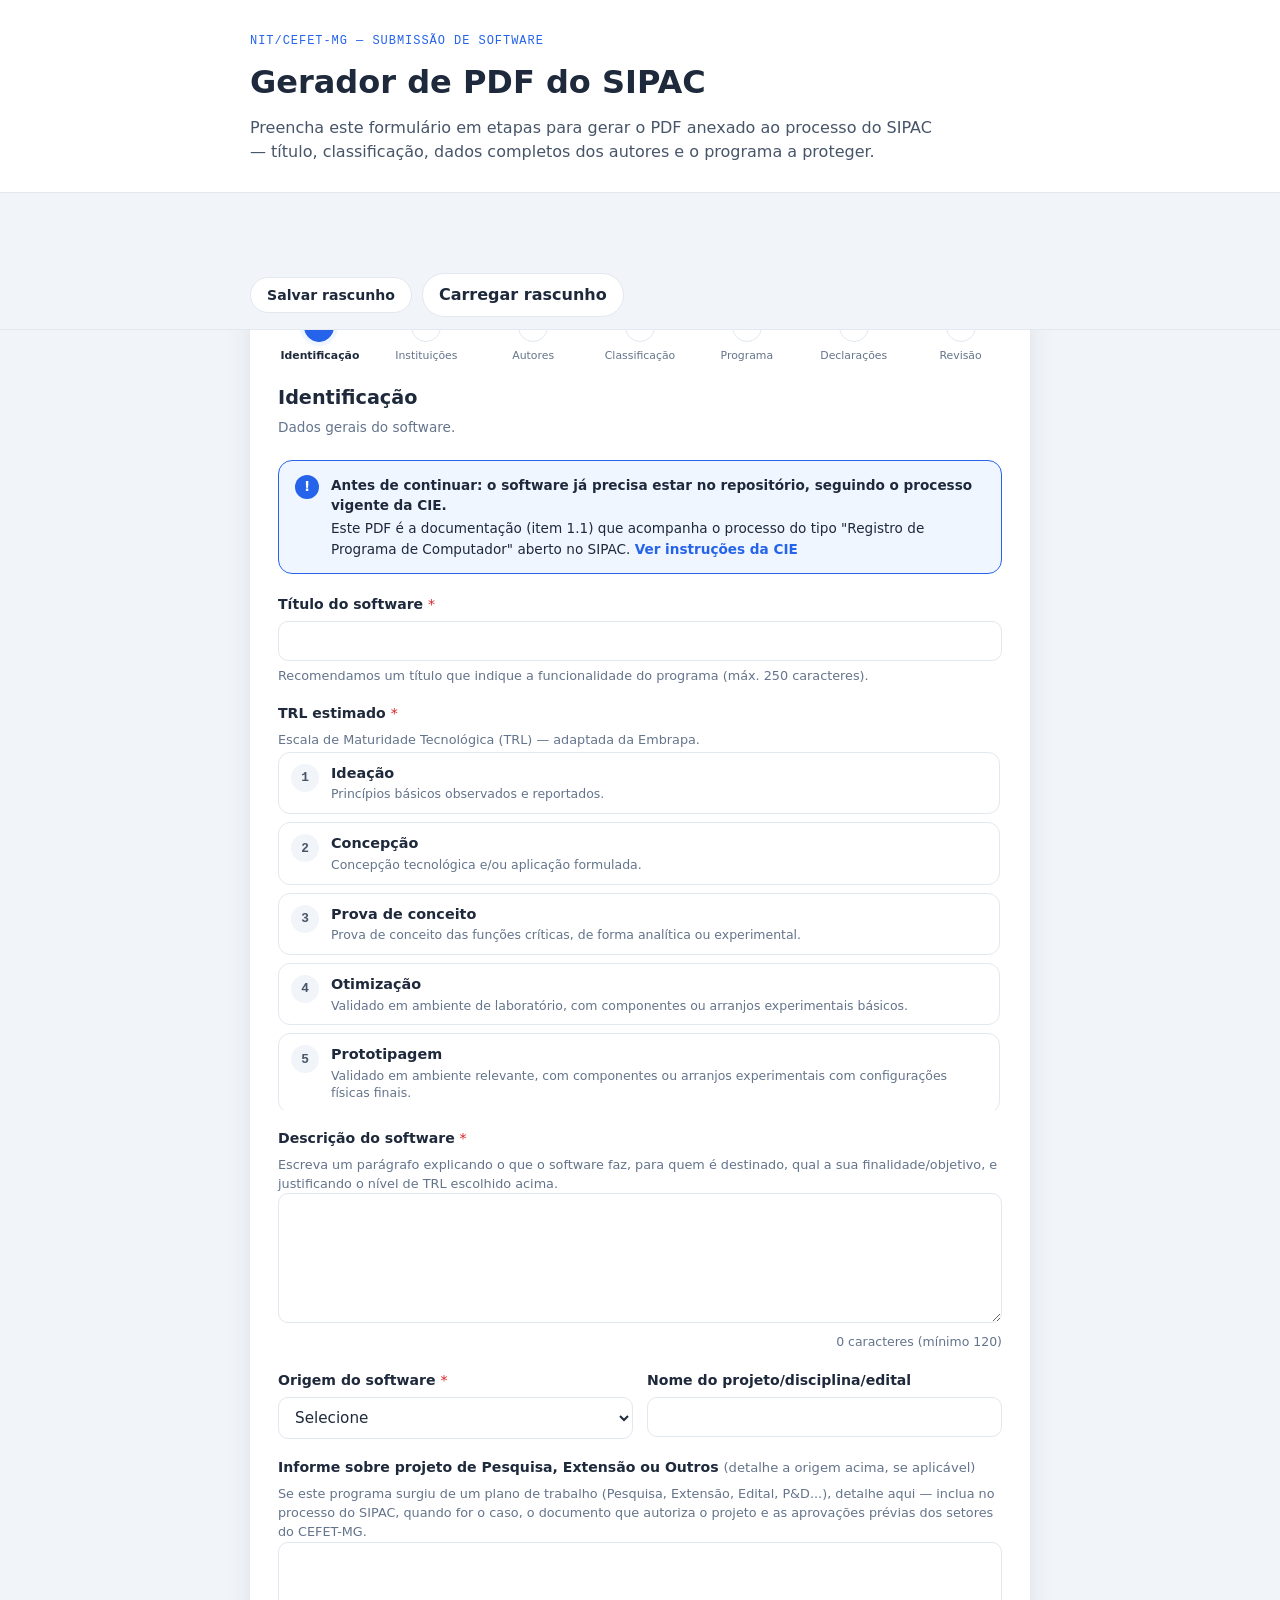
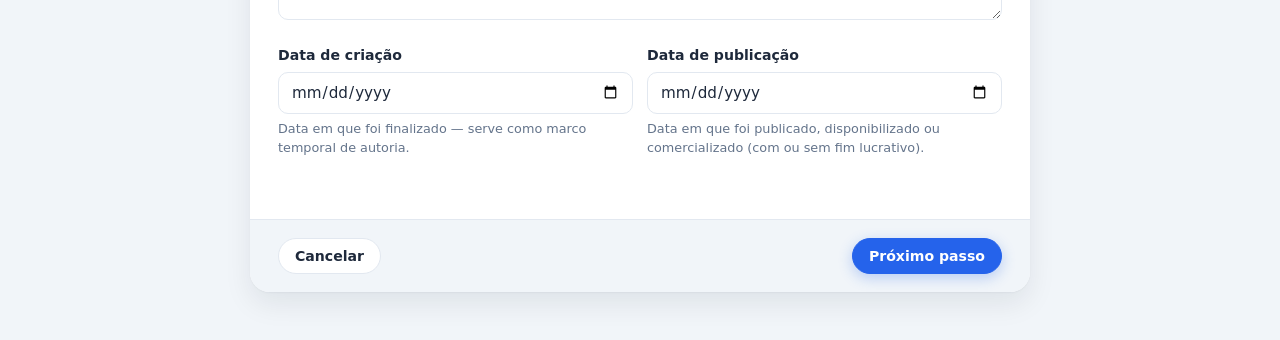
==== commit e8d9b0c6: "Melhorias nos inputs  e visualização" ====
--- a/docs/index.html
+++ b/docs/index.html
@@ -2,593 +2,70 @@
 <html lang="pt-BR">
 <head>
 <meta charset="utf-8">
-<meta http-equiv="Content-Security-Policy" content="default-src 'none'; script-src 'unsafe-inline'; style-src 'unsafe-inline'; img-src data:; connect-src 'none'; form-action 'none'; base-uri 'none'">
+<meta http-equiv="Content-Security-Policy" content="default-src 'none'; script-src 'self' 'unsafe-inline'; style-src 'self'; img-src data:; connect-src 'none'; form-action 'none'; base-uri 'none'">
 <meta name="viewport" content="width=device-width, initial-scale=1">
 <title>Gerador de PDF do SIPAC — NIT/CEFET-MG</title>
-<style>
-  :root{
-    --paper: #f4f3ee;
-    --surface: #ffffff;
-    --ink: #23261f;
-    --ink-soft: #565a4e;
-    --ink-faint: #8a8d80;
-    --line: #d8d6c8;
-    --accent: #2f5d50;
-    --accent-ink: #ffffff;
-    --accent-soft: #e3ece7;
-    --danger: #9a3b1f;
-    --danger-soft: #f6e6e0;
-    --radius: 8px;
-    --mono: "IBM Plex Mono", ui-monospace, SFMono-Regular, Menlo, Consolas, monospace;
-    --sans: "IBM Plex Sans", "Segoe UI", system-ui, sans-serif;
-  }
-  @media (prefers-color-scheme: dark){
-    :root{
-      --paper: #181a15;
-      --surface: #21241c;
-      --ink: #eae8dc;
-      --ink-soft: #b6b6a6;
-      --ink-faint: #7c7e70;
-      --line: #383a2e;
-      --accent: #7fbfa4;
-      --accent-ink: #10201a;
-      --accent-soft: #24322a;
-      --danger: #e08a6a;
-      --danger-soft: #382520;
-    }
-  }
-  *{ box-sizing: border-box; }
-  body{
-    margin: 0;
-    background: var(--paper);
-    color: var(--ink);
-    font-family: var(--sans);
-    line-height: 1.5;
-  }
-  header.top{
-    border-bottom: 1px solid var(--line);
-    padding: 28px max(20px, calc((100% - 1100px) / 2)) 24px;
-  }
-  header.top .eyebrow{
-    font-family: var(--mono);
-    font-size: 0.75rem;
-    letter-spacing: 0.08em;
-    text-transform: uppercase;
-    color: var(--accent);
-    display: block;
-    margin-bottom: 8px;
-  }
-  header.top h1{
-    margin: 0 0 10px;
-    font-size: clamp(1.4rem, 2.6vw, 1.9rem);
-    text-wrap: balance;
-  }
-  header.top p{
-    margin: 0;
-    max-width: 68ch;
-    color: var(--ink-soft);
-  }
-  .privacy-note{
-    display: inline-flex;
-    align-items: center;
-    gap: 8px;
-    margin-top: 14px;
-    padding: 6px 12px;
-    background: var(--accent-soft);
-    border-radius: 999px;
-    font-size: 0.85rem;
-    color: var(--ink);
-  }
-
-  .import-wrap{
-    padding: 20px max(20px, calc((100% - 1100px) / 2)) 0;
-    display: flex;
-    flex-direction: column;
-    gap: 12px;
-  }
-  .import-card{
-    max-width: 1100px;
-    margin: 0 auto;
-    width: 100%;
-    border: 1px dashed var(--line);
-    border-radius: 10px;
-    padding: 16px 18px;
-    background: var(--surface);
-  }
-  .import-card summary{
-    cursor: pointer;
-    font-weight: 600;
-    font-size: 0.92rem;
-    list-style: none;
-    display: flex;
-    align-items: center;
-    gap: 8px;
-  }
-  .import-card summary::-webkit-details-marker{ display: none; }
-  .import-card summary::before{
-    content: "▸";
-    color: var(--accent);
-    transition: transform 0.15s;
-  }
-  .import-card[open] summary::before{ transform: rotate(90deg); }
-  .import-card p{
-    color: var(--ink-soft);
-    font-size: 0.87rem;
-    margin: 10px 0 12px;
-    max-width: 70ch;
-  }
-  .import-card code{
-    background: var(--accent-soft);
-    padding: 0.1em 0.4em;
-    border-radius: 4px;
-    font-size: 0.92em;
-  }
-  .import-row{
-    display: flex;
-    gap: 10px;
-    align-items: flex-start;
-  }
-  .import-row textarea{
-    flex: 1;
-    min-height: 80px;
-    font-family: var(--mono);
-    font-size: 0.78rem;
-  }
-  .import-row .btn{ flex-shrink: 0; }
-  .import-feedback{
-    font-size: 0.83rem;
-    margin-top: 8px;
-  }
-  .import-feedback.ok{ color: var(--accent); }
-  .import-feedback.error{ color: var(--danger); }
-
-  main{
-    display: grid;
-    grid-template-columns: minmax(0, 1.15fr) minmax(0, 0.85fr);
-    gap: 0;
-    max-width: 1100px;
-    margin: 0 auto;
-  }
-  @media (max-width: 860px){
-    main{ grid-template-columns: 1fr; }
-  }
-
-  .form-pane{
-    padding: 28px max(20px, 32px) 80px;
-    border-right: 1px solid var(--line);
-  }
-  @media (max-width: 860px){
-    .form-pane{ border-right: none; border-bottom: 1px solid var(--line); }
-  }
-
-  .output-pane{
-    padding: 28px 20px 80px;
-    position: sticky;
-    top: 0;
-    align-self: start;
-    max-height: 100vh;
-    overflow-y: auto;
-  }
-  @media (max-width: 860px){
-    .output-pane{ position: static; max-height: none; }
-  }
-
-  fieldset{
-    border: none;
-    padding: 0;
-    margin: 0 0 36px;
-  }
-  fieldset legend{
-    font-weight: 600;
-    font-size: 1.02rem;
-    margin-bottom: 4px;
-    padding: 0;
-  }
-  .section-hint{
-    color: var(--ink-faint);
-    font-size: 0.85rem;
-    margin: 0 0 16px;
-  }
-
-  .field{
-    margin-bottom: 16px;
-    position: relative;
-  }
-  .field label{
-    display: block;
-    font-size: 0.88rem;
-    font-weight: 600;
-    margin-bottom: 5px;
-  }
-  .field .field-hint{
-    font-size: 0.8rem;
-    color: var(--ink-faint);
-    margin: 3px 0 0;
-  }
-  .field .req{
-    color: var(--danger);
-    font-weight: 400;
-  }
-  .field .opt-note{
-    color: var(--ink-faint);
-    font-weight: 400;
-    font-size: 0.82rem;
-  }
-  .field .tag-count{
-    font-weight: 400;
-    color: var(--ink-faint);
-    font-size: 0.82rem;
-  }
-
-  input[type="text"], input[type="number"], select, textarea{
-    width: 100%;
-    padding: 9px 11px;
-    border: 1px solid var(--line);
-    border-radius: var(--radius);
-    background: var(--surface);
-    color: var(--ink);
-    font-family: inherit;
-    font-size: 0.95rem;
-  }
-  textarea{ resize: vertical; min-height: 64px; }
-  input:focus, select:focus, textarea:focus{
-    outline: 2px solid var(--accent);
-    outline-offset: 1px;
-  }
-
-  .row2{
-    display: grid;
-    grid-template-columns: 1fr 1fr;
-    gap: 12px;
-  }
-  @media (max-width: 480px){ .row2{ grid-template-columns: 1fr; } }
-
-  .char-count{
-    font-size: 0.78rem;
-    color: var(--ink-faint);
-    text-align: right;
-    margin-top: 3px;
-  }
-  .char-count.short{ color: var(--danger); }
-
-  .chip-picker{
-    display: flex;
-    flex-wrap: wrap;
-    gap: 8px;
-    margin-bottom: 10px;
-  }
-  .chip{
-    display: inline-flex;
-    align-items: center;
-    gap: 6px;
-    padding: 6px 12px;
-    border: 1px solid var(--line);
-    border-radius: 999px;
-    background: var(--surface);
-    font-size: 0.85rem;
-    cursor: pointer;
-    user-select: none;
-  }
-  .chip input{ margin: 0; accent-color: var(--accent); }
-  .chip.checked{
-    background: var(--accent-soft);
-    border-color: var(--accent);
-  }
-
-  .tag-add{
-    display: flex;
-    gap: 8px;
-  }
-  .tag-add input{ flex: 1; }
-  .tag-add button{
-    flex-shrink: 0;
-  }
-  .tag-list{
-    display: flex;
-    flex-wrap: wrap;
-    gap: 8px;
-    margin-top: 10px;
-  }
-  .tag{
-    display: inline-flex;
-    align-items: center;
-    gap: 7px;
-    padding: 5px 6px 5px 12px;
-    background: var(--accent-soft);
-    border-radius: 999px;
-    font-size: 0.85rem;
-  }
-  .tag button{
-    background: none;
-    border: none;
-    color: var(--ink-soft);
-    cursor: pointer;
-    font-size: 0.95rem;
-    line-height: 1;
-    padding: 2px 6px;
-    border-radius: 999px;
-  }
-  .tag button:hover{ background: rgba(0,0,0,0.08); color: var(--danger); }
-
-  /* combobox de busca (área de aplicação / tipo de programa) */
-  .combo-box{ position: relative; }
-  .combo-listbox{
-    position: absolute;
-    z-index: 5;
-    top: calc(100% + 4px);
-    left: 0;
-    right: 0;
-    max-height: 320px;
-    overflow-y: auto;
-    background: var(--surface);
-    border: 1px solid var(--line);
-    border-radius: var(--radius);
-    box-shadow: 0 8px 24px rgba(0,0,0,0.14);
-  }
-  .combo-listbox[hidden]{ display: none; }
-  .combo-group-label{
-    font-family: var(--mono);
-    font-size: 0.72rem;
-    text-transform: uppercase;
-    letter-spacing: 0.05em;
-    color: var(--ink-faint);
-    padding: 8px 12px 4px;
-    background: var(--paper);
-    position: sticky;
-    top: 0;
-  }
-  .combo-option{
-    display: block;
-    width: 100%;
-    text-align: left;
-    padding: 7px 12px;
-    border: none;
-    background: none;
-    cursor: pointer;
-    font-family: inherit;
-    color: var(--ink);
-  }
-  .combo-option:hover, .combo-option.active{ background: var(--accent-soft); }
-  .combo-option .code{
-    font-family: var(--mono);
-    font-size: 0.72rem;
-    color: var(--accent);
-    margin-right: 6px;
-  }
-  .combo-option .desc{
-    display: block;
-    font-size: 0.76rem;
-    color: var(--ink-faint);
-    margin-top: 1px;
-  }
-  .combo-empty, .combo-hint{
-    padding: 10px 12px;
-    font-size: 0.82rem;
-    color: var(--ink-faint);
-  }
-  .combo-more{
-    padding: 6px 12px;
-    font-size: 0.76rem;
-    color: var(--ink-faint);
-    font-style: italic;
-  }
-
-  .checkbox-field{
-    display: flex;
-    align-items: flex-start;
-    gap: 10px;
-  }
-  .checkbox-field input{ margin-top: 3px; accent-color: var(--accent); }
-  .checkbox-field label{
-    font-weight: 600;
-    font-size: 0.9rem;
-    margin: 0;
-  }
-  .checkbox-field .field-hint{ margin-top: 2px; }
-
-  .author-card{
-    border: 1px solid var(--line);
-    border-radius: var(--radius);
-    padding: 14px 16px 16px;
-    margin-bottom: 12px;
-    background: var(--surface);
-  }
-  .author-card-head{
-    display: flex;
-    justify-content: space-between;
-    align-items: center;
-    margin-bottom: 10px;
-  }
-  .author-card-head span{
-    font-family: var(--mono);
-    font-size: 0.78rem;
-    color: var(--ink-faint);
-    text-transform: uppercase;
-    letter-spacing: 0.05em;
-  }
-  .remove-btn{
-    background: none;
-    border: 1px solid var(--line);
-    border-radius: 6px;
-    color: var(--danger);
-    font-size: 0.78rem;
-    padding: 3px 9px;
-    cursor: pointer;
-  }
-  .remove-btn:hover{ background: var(--danger-soft); }
-
-  button{
-    font-family: inherit;
-    font-size: 0.88rem;
-    cursor: pointer;
-  }
-  .btn{
-    padding: 8px 14px;
-    border-radius: var(--radius);
-    border: 1px solid var(--line);
-    background: var(--surface);
-    color: var(--ink);
-  }
-  .btn:hover{ border-color: var(--accent); }
-  .btn-add{
-    width: 100%;
-    padding: 10px;
-    border: 1px dashed var(--line);
-    border-radius: var(--radius);
-    background: transparent;
-    color: var(--ink-soft);
-    font-weight: 600;
-  }
-  .btn-add:hover{ border-color: var(--accent); color: var(--accent); }
-  .btn-primary{
-    background: var(--accent);
-    color: var(--accent-ink);
-    border-color: var(--accent);
-    font-weight: 600;
-  }
-  .btn-primary:hover{ opacity: 0.9; }
-  .btn-primary:disabled{ opacity: 0.5; cursor: not-allowed; }
-
-  .output-actions{
-    display: flex;
-    flex-direction: column;
-    gap: 10px;
-    margin-bottom: 14px;
-  }
-
-  .validation-box{
-    margin-top: 4px;
-    padding: 12px 14px;
-    border-radius: var(--radius);
-    font-size: 0.85rem;
-  }
-  .validation-box.ok{
-    background: var(--accent-soft);
-    color: var(--ink);
-  }
-  .validation-box.pending{
-    background: var(--danger-soft);
-    color: var(--ink);
-  }
-  .validation-box ul{ margin: 6px 0 0; padding-left: 1.1em; }
-  .validation-box li{ margin-bottom: 3px; }
-
-  .pdf-status{
-    margin-top: 12px;
-    padding: 10px 12px;
-    border-radius: var(--radius);
-    font-size: 0.85rem;
-    display: none;
-  }
-  .pdf-status.show{ display: block; }
-  .pdf-status.info{ background: var(--accent-soft); color: var(--ink); }
-  .pdf-status.ok{ background: var(--accent-soft); color: var(--ink); font-weight: 600; }
-  .pdf-status.error{ background: var(--danger-soft); color: var(--ink); }
-
-  .privacy-warning{
-    margin-top: 18px;
-    padding: 12px 14px;
-    border: 1px solid var(--line);
-    border-radius: var(--radius);
-    font-size: 0.8rem;
-    color: var(--ink-soft);
-    background: var(--surface);
-  }
-  .privacy-warning strong{ color: var(--ink); }
-
-  .draft-row{
-    display: flex;
-    gap: 10px;
-  }
-  .draft-row .btn{ flex: 1; }
-  .file-label{
-    display: inline-flex;
-    align-items: center;
-    justify-content: center;
-    flex: 1;
-  }
-  .file-label input[type="file"]{ display: none; }
-</style>
+<link rel="stylesheet" href="estilos.css">
 </head>
 <body>
 
 <header class="top">
   <span class="eyebrow">NIT/CEFET-MG — submissão de software</span>
   <h1>Gerador de PDF do SIPAC</h1>
-  <p>Preencha este formulário para gerar o PDF anexado ao processo do SIPAC — título, classificação, dados completos dos autores (inclusive os sensíveis) e a release/hash do repositório. Substitui o script Python local: roda inteiramente no seu navegador, sem instalar nada.</p>
-  <span class="privacy-note">🔒 Roda só no seu navegador — nada é enviado a lugar nenhum, nem os dados sensíveis dos autores</span>
+  <p>Preencha este formulário em etapas para gerar o PDF anexado ao processo do SIPAC — título, classificação, dados completos dos autores e o programa a proteger.</p>
 </header>
 
-<div class="import-wrap">
-  <details class="import-card" id="import-card-metadata">
-    <summary>Já tem um repositório criado? Pré-preencha com o metadata.json</summary>
-    <p>
-      Abra o <code>metadata.json</code> do seu repositório no GitHub, copie o conteúdo inteiro e cole abaixo.
-      Título, descrição, TRL, origem e os nomes/vínculos dos autores são pré-preenchidos — você completa o
-      resto (classificação, dados sensíveis dos autores, release).
-    </p>
-    <div class="import-row">
-      <textarea id="import-textarea" placeholder="Cole aqui o conteúdo de metadata.json"></textarea>
-      <button type="button" class="btn btn-primary" id="btn-import">Carregar dados</button>
-    </div>
-    <p class="import-feedback" id="import-feedback"></p>
-  </details>
-
-  <details class="import-card" id="import-card-rascunho">
-    <summary>Já começou e salvou um rascunho? Continue de onde parou</summary>
-    <p>
-      Carregue o arquivo que você baixou em "Baixar rascunho" da última vez. Ele fica só na sua máquina —
-      nunca é enviado a lugar nenhum, nem por este formulário nem por qualquer outro lugar.
-    </p>
-    <div class="import-row">
-      <label class="btn file-label">
-        Escolher arquivo de rascunho
-        <input type="file" id="input-carregar-rascunho" accept="application/json">
-      </label>
-    </div>
-    <p class="import-feedback" id="rascunho-feedback"></p>
-  </details>
+<div class="draft-toolbar">
+  <button class="btn" id="btn-baixar-rascunho" type="button">Salvar rascunho</button>
+  <label class="btn file-label">
+    Carregar rascunho
+    <input type="file" id="input-carregar-rascunho" accept="application/json">
+  </label>
+  <span class="draft-feedback" id="draft-feedback"></span>
 </div>
 
-<main>
-  <div class="form-pane">
-    <form id="gerador" autocomplete="off">
-
+<div class="wizard-shell">
+ <div class="wizard-card">
+  <nav class="wizard-progress" id="wizard-progress" aria-label="Etapas do formulário"></nav>
+
+  <div class="wizard-body">
+
+    <section class="wizard-step" data-step="identificacao">
       <fieldset>
         <legend>Identificação</legend>
-        <p class="section-hint">Dados gerais do software. Título e TRL podem já estar preenchidos a partir do metadata.json — revise antes de gerar o PDF.</p>
+        <p class="section-hint">Dados gerais do software.</p>
+
+        <div class="info-box">
+          <span class="info-box-icon" aria-hidden="true">!</span>
+          <div class="info-box-body">
+            <strong class="info-box-title">Antes de continuar: o software já precisa estar no repositório, seguindo o processo vigente da CIE.</strong>
+            Este PDF é a documentação (item 1.1) que acompanha o processo do tipo "Registro de Programa de
+            Computador" aberto no SIPAC.
+            <a href="#" id="link-integra" class="source-citation-link" target="_blank" rel="noopener noreferrer">Ver instruções da CIE</a>
+          </div>
+        </div>
 
         <div class="field">
           <label for="titulo">Título do software <span class="req">*</span></label>
-          <input type="text" id="titulo" minlength="3" required>
-        </div>
-
-        <div class="row2">
-          <div class="field">
-            <label for="sigla">Sigla</label>
-            <input type="text" id="sigla">
-          </div>
-          <div class="field">
-            <label for="trl">TRL estimado <span class="req">*</span></label>
-            <select id="trl" required>
-              <option value="">Selecione</option>
-              <option value="1">1 — princípios básicos observados</option>
-              <option value="2">2 — conceito formulado</option>
-              <option value="3">3 — prova de conceito</option>
-              <option value="4">4 — validado em laboratório</option>
-              <option value="5">5 — validado em ambiente relevante</option>
-              <option value="6">6 — demonstrado em ambiente relevante</option>
-              <option value="7">7 — demonstrado em ambiente operacional</option>
-              <option value="8">8 — sistema completo e qualificado</option>
-              <option value="9">9 — em uso real</option>
-            </select>
-          </div>
-        </div>
-
-        <div class="field">
-          <label for="descricao_curta">Descrição curta <span class="req">*</span></label>
-          <textarea id="descricao_curta" minlength="20" required placeholder="2–3 linhas sobre o que o software faz e para quem"></textarea>
-          <p class="char-count" id="descricao-count">0 caracteres (mínimo 20)</p>
+          <input type="text" id="titulo" minlength="3" maxlength="250" required>
+          <p class="field-hint">Recomendamos um título que indique a funcionalidade do programa (máx. 250 caracteres).</p>
+          <p class="field-error" hidden></p>
+        </div>
+
+        <div class="field">
+          <label>TRL estimado <span class="req">*</span></label>
+          <p class="field-hint">Escala de Maturidade Tecnológica (TRL) — adaptada da Embrapa.</p>
+          <input type="hidden" id="trl">
+          <div class="trl-picker" id="trl-picker"></div>
+          <p class="field-error" hidden></p>
+        </div>
+
+        <div class="field">
+          <label for="descricao_curta">Descrição do software <span class="req">*</span></label>
+          <p class="field-hint">Escreva um parágrafo explicando o que o software faz, para quem é destinado, qual a sua finalidade/objetivo, e justificando o nível de TRL escolhido acima.</p>
+          <textarea id="descricao_curta" class="textarea-paragrafo" minlength="120" required></textarea>
+          <p class="char-count" id="descricao-count">0 caracteres (mínimo 120)</p>
+          <p class="field-error" hidden></p>
         </div>
 
         <div class="row2">
@@ -602,17 +79,79 @@
               <option value="projeto_fomento">Projeto com fomento</option>
               <option value="outro">Outro</option>
             </select>
+            <p class="field-error" hidden></p>
           </div>
           <div class="field">
             <label for="origem_vinculo">Nome do projeto/disciplina/edital</label>
             <input type="text" id="origem_vinculo">
-          </div>
-        </div>
-      </fieldset>
-
+            <p class="field-error" hidden></p>
+          </div>
+        </div>
+
+        <div class="field">
+          <label for="informe_projeto">Informe sobre projeto de Pesquisa, Extensão ou Outros <span class="opt-note">(detalhe a origem acima, se aplicável)</span></label>
+          <p class="field-hint">Se este programa surgiu de um plano de trabalho (Pesquisa, Extensão, Edital, P&amp;D...), detalhe aqui — inclua no processo do SIPAC, quando for o caso, o documento que autoriza o projeto e as aprovações prévias dos setores do CEFET-MG.</p>
+          <textarea id="informe_projeto"></textarea>
+          <p class="field-error" hidden></p>
+        </div>
+
+        <div class="row2">
+          <div class="field">
+            <label for="data_criacao">Data de criação</label>
+            <input type="date" id="data_criacao">
+            <p class="field-hint">Data em que foi finalizado — serve como marco temporal de autoria.</p>
+            <p class="field-error" hidden></p>
+          </div>
+          <div class="field">
+            <label for="data_publicacao">Data de publicação</label>
+            <input type="date" id="data_publicacao">
+            <p class="field-hint">Data em que foi publicado, disponibilizado ou comercializado (com ou sem fim lucrativo).</p>
+            <p class="field-error" hidden></p>
+          </div>
+        </div>
+      </fieldset>
+    </section>
+
+    <section class="wizard-step" data-step="instituicoes">
+      <fieldset>
+        <legend>Instituições Parceiras</legend>
+        <p class="section-hint">Ex.: FAPEMIG, UFMG e outras. Deixe vazio se não houver parceria — a etapa de Parceria só aparece quando existe ao menos uma instituição aqui.</p>
+        <div id="instituicoes-list"></div>
+        <button type="button" class="btn-add" id="add-instituicao">+ Adicionar instituição parceira</button>
+      </fieldset>
+    </section>
+
+    <section class="wizard-step" data-step="autores">
+      <fieldset>
+        <legend>Autores <span class="req">*</span></legend>
+        <p class="section-hint">
+          Dados completos de cada autor, inclusive os sensíveis (CPF, endereço) — nada disso é enviado a lugar
+          nenhum, fica só no seu navegador. Pelo menos um autor é obrigatório — o primeiro é o autor correspondente.
+        </p>
+
+        <div class="info-box">
+          <span class="info-box-icon" aria-hidden="true">i</span>
+          <div class="info-box-body">
+            <strong class="info-box-title">Todos os autores continuam responsáveis, não só o correspondente.</strong>
+            Indicar um correspondente não isenta os demais da responsabilidade de acompanhar o processo até a
+            homologação da proteção, publicada na RPI. A titularidade patrimonial do software segue a
+            <a href="#" id="link-politica-inovacao" class="source-citation-link" target="_blank" rel="noopener noreferrer">Política de Inovação do CEFET-MG</a>
+            — o direito moral de autoria, isto é, ser reconhecido como quem criou o programa, permanece sempre com
+            cada autor listado aqui, independentemente de quem detenha os direitos patrimoniais. Cada autor também
+            deve manter a guarda de uma cópia do software desenvolvido, para eventual necessidade de comprovação ou
+            modificação futura.
+          </div>
+        </div>
+
+        <div id="autores-list"></div>
+        <button type="button" class="btn-add" id="add-autor">+ Adicionar autor</button>
+      </fieldset>
+    </section>
+
+    <section class="wizard-step" data-step="classificacao">
       <fieldset>
         <legend>Classificação</legend>
-        <p class="section-hint">Linguagens são livres. Área de aplicação e tipo de programa seguem a tabela oficial do INPI — busque por palavra-chave, não precisa saber o código.</p>
+        <p class="section-hint">Selecione as linguagens utilizadas, a área de aplicação e o tipo de programa — estes dois últimos considerando a tabela oficial do INPI. Busque por palavra-chave, não precisa saber o código.</p>
 
         <div class="field">
           <label>Linguagens <span class="req">*</span></label>
@@ -622,10 +161,12 @@
             <button type="button" class="btn" data-add-tag="linguagens">Adicionar</button>
           </div>
           <div class="tag-list" id="linguagens-tags"></div>
-        </div>
-
-        <div class="field">
-          <label>Área de aplicação <span class="tag-count">— tabela INPI, 226 itens</span></label>
+          <p class="field-error" hidden></p>
+        </div>
+
+        <div class="field">
+          <label>Área de aplicação <span class="tag-count">— <a href="#" id="link-tabela-area" class="source-citation-link" target="_blank" rel="noopener noreferrer">consultar tabela</a></span></label>
+          <p class="field-hint">Pesquise e selecione quantas classificações forem necessárias para identificar o campo de aplicação do programa.</p>
           <div class="combo-box">
             <input type="text" id="area-search" placeholder="Digite para buscar, ex.: automação, saúde, educação…" autocomplete="off">
             <div class="combo-listbox" id="area-listbox" hidden></div>
@@ -634,13 +175,14 @@
         </div>
 
         <div class="field">
-          <label>Tipo de programa <span class="req">*</span> <span class="tag-count">— tabela INPI, 97 itens</span></label>
-          <p class="field-hint" style="margin-bottom:6px">Classificação técnica de que tipo de software é (sistema operacional, aplicativo, ferramenta de IA, jogo...). Escolha pelo menos um.</p>
+          <label>Tipo de programa <span class="req">*</span> <span class="tag-count">— <a href="#" id="link-tabela-tipo" class="source-citation-link" target="_blank" rel="noopener noreferrer">consultar tabela</a></span></label>
+          <p class="field-hint">Classificação técnica de que tipo de software é (sistema operacional, aplicativo, ferramenta de IA, jogo...). Escolha pelo menos um.</p>
           <div class="combo-box">
             <input type="text" id="tipo-search" placeholder="Digite para buscar, ex.: banco de dados, jogo, automação…" autocomplete="off">
             <div class="combo-listbox" id="tipo-listbox" hidden></div>
           </div>
           <div class="tag-list" id="tipo-tags"></div>
+          <p class="field-error" hidden></p>
         </div>
 
         <div class="field">
@@ -652,129 +194,231 @@
           <div class="tag-list" id="palavras-tags"></div>
         </div>
       </fieldset>
-
-      <fieldset>
-        <legend>Release do GitHub <span class="req">*</span></legend>
-        <p class="section-hint">Cole o bloco do checklist do README do seu repositório (a linha que mostra Release e SHA-256) — os dois campos abaixo são extraídos automaticamente. Confira se bateu antes de gerar o PDF.</p>
-        <div class="field">
-          <label for="release-paste">Colar do README</label>
-          <textarea id="release-paste" placeholder="Cole aqui a linha do checklist com Release e SHA-256"></textarea>
-        </div>
+    </section>
+
+    <section class="wizard-step" data-step="parceria">
+      <fieldset>
+        <legend>Parceria</legend>
+        <p class="section-hint">Em caso de mais de uma instituição participante do processo de invenção, indique objetivamente a participação de cada pesquisador/instituição, de maneira que justifique o compartilhamento de titularidade.</p>
+
+        <div class="field">
+          <label>Percentuais de cotitularidade <span class="req">*</span></label>
+          <p class="field-error" id="cotitularidade-erro" hidden></p>
+          <p class="field-hint">A soma dos percentuais (CEFET-MG + instituições parceiras) precisa totalizar 100%.</p>
+          <div class="cotitularidade-row">
+            <div class="field"><label>CEFET-MG</label></div>
+            <div class="field">
+              <label for="cotitularidade-cefetmg">%</label>
+              <input type="number" id="cotitularidade-cefetmg" min="0" max="100" step="1">
+            </div>
+          </div>
+          <div id="cotitularidade-parceiras-list"></div>
+        </div>
+
+        <div class="field">
+          <label for="resumo_fases">Justificativa de titularidade <span class="req">*</span></label>
+          <p class="field-hint">Faça um resumo das fases de pesquisa realizadas, apontando a participação de cada um dos pesquisadores/instituições envolvidos de maneira que justifique o compartilhamento de titularidade.</p>
+          <textarea id="resumo_fases" class="textarea-longa" minlength="120"></textarea>
+          <p class="field-error" hidden></p>
+        </div>
+      </fieldset>
+    </section>
+
+    <section class="wizard-step" data-step="artefato">
+      <fieldset>
+        <legend>Programa a Proteger <span class="req">*</span></legend>
+        <p class="section-hint">Identifique o repositório, a release e o hash SHA-256 do código submetido a registro.</p>
+
         <div class="row2">
+          <div class="field">
+            <label for="release-repo-sufixo">Repositório no GitHub <span class="req">*</span></label>
+            <div class="repo-field-row">
+              <span class="repo-prefix-badge" id="repo-prefix-badge"></span>
+              <input type="text" id="release-repo-sufixo" placeholder="nome-do-repositorio">
+            </div>
+            <p class="field-error" hidden></p>
+          </div>
           <div class="field">
             <label for="release-tag">Release <span class="req">*</span></label>
             <input type="text" id="release-tag" placeholder="v1.0.0">
-          </div>
-          <div class="field">
+            <p class="field-error" hidden></p>
+          </div>
+        </div>
+
+        <div class="field hash-field">
+          <div class="field-label-row">
             <label for="release-sha256">SHA-256 <span class="req">*</span></label>
-            <input type="text" id="release-sha256" placeholder="64 caracteres hexadecimais">
-          </div>
-        </div>
-      </fieldset>
-
-      <fieldset>
-        <legend>Autores <span class="req">*</span></legend>
-        <p class="section-hint">
-          Dados completos de cada autor, inclusive os sensíveis (CPF, RG, endereço) — é exatamente por isso que
-          este formulário roda só no seu navegador. Pelo menos um autor é obrigatório — comece pelo seu.
-        </p>
-        <div id="autores-list"></div>
-        <button type="button" class="btn-add" id="add-autor">+ Adicionar autor</button>
-      </fieldset>
-
-      <fieldset>
-        <legend>Titularidade e colaboração</legend>
-        <p class="section-hint">Esses campos travam a triagem do NIT quando aplicável — não pulam etapa, só deixam a situação visível cedo.</p>
-
-        <div class="field checkbox-field">
-          <input type="checkbox" id="possui_colaborador_externo">
-          <div>
-            <label for="possui_colaborador_externo">Há colaborador sem vínculo com o CEFET-MG</label>
-            <p class="field-hint">Empresa parceira, outra instituição, ou pessoa sem vínculo algum. Pode gerar cotitularidade — o NIT revisa antes do depósito.</p>
-          </div>
-        </div>
-
-        <div class="field">
-          <label for="corresponsavel_efetivo">Corresponsável efetivo <span class="opt-note">(opcional)</span></label>
-          <input type="text" id="corresponsavel_efetivo">
-          <p class="field-hint">Preencha se você tem vínculo temporário e há um servidor efetivo acompanhando. Deixe vazio se não houver.</p>
-        </div>
-
-        <div class="field checkbox-field">
-          <input type="checkbox" id="contato_disponivel">
-          <div>
-            <label for="contato_disponivel">Contato durável dos autores já foi coletado</label>
-            <p class="field-hint">O contato em si (e-mail pessoal, telefone) já está nos campos de cada autor abaixo — isto é só um sinalizador para a triagem.</p>
-          </div>
-        </div>
-
-        <div class="field checkbox-field">
-          <input type="checkbox" id="interesse_existe">
-          <div>
-            <label for="interesse_existe">Já existe interesse externo identificado</label>
-            <p class="field-hint">Empresa, outra instituição ou usuário externo já demonstrou interesse.</p>
-          </div>
-        </div>
-        <div class="field" id="interesse-descricao-wrap" hidden>
-          <label for="interesse_descricao">Descreva o interesse identificado</label>
-          <textarea id="interesse_descricao"></textarea>
-        </div>
-
-        <div class="field checkbox-field">
-          <input type="checkbox" id="uso_institucional">
-          <div>
-            <label for="uso_institucional">O próprio CEFET-MG usa este software</label>
-          </div>
-        </div>
-
-        <div class="field checkbox-field">
-          <input type="checkbox" id="possui_dependencias_terceiros">
-          <div>
-            <label for="possui_dependencias_terceiros">Depende fortemente de bibliotecas/software de terceiros</label>
-            <p class="field-hint">Sinaliza a necessidade de checar originalidade e licenciamento antes do registro.</p>
-          </div>
-        </div>
-
-        <div class="field">
-          <label for="licenca_pretendida">Licença pretendida</label>
-          <select id="licenca_pretendida">
-            <option value="">Ainda não definida</option>
-            <option value="MIT">MIT</option>
-            <option value="Apache-2.0">Apache 2.0</option>
-            <option value="GPL-3.0">GPL 3.0</option>
-            <option value="BSD-3-Clause">BSD 3-Clause</option>
-            <option value="proprietaria">Proprietária / uso restrito</option>
-            <option value="outra">Outra</option>
-          </select>
-        </div>
-      </fieldset>
-
-    </form>
+            <button type="button" class="info-btn" data-info-toggle="info-hash" aria-label="Por que esse hash e de quem é a responsabilidade por ele?">?</button>
+          </div>
+          <div class="info-popover-wrap">
+            <div class="info-popover" id="info-hash" hidden>
+              Este SHA-256 é o hash do release do GitHub — garante que o código deste repositório não mudou desde
+              a submissão, e é o que a extensão do NIT confere. <strong>Não é</strong> o mesmo resumo hash que o
+              formulário eletrônico e-RPC do INPI pede no depósito — lá o manual do INPI recomenda especificamente o
+              SHA-512, calculado à parte pelo autor correspondente. A guarda do arquivo compactado que gerou aquele
+              hash é responsabilidade exclusiva do autor correspondente, pelo prazo de vigência da proteção legal
+              (50 anos, art. 2º, §2º da Lei nº 9.609/98) — guarde-o de forma segura e separada, com o registro de
+              como o hash foi calculado, para fins de reprodutibilidade.
+            </div>
+          </div>
+          <input type="text" id="release-sha256" placeholder="Cole aqui o SHA-256 gerado no repositório e apresentado no README">
+          <p class="field-hint">Copie do checklist publicado no README do repositório.</p>
+          <p class="field-error" hidden></p>
+        </div>
+      </fieldset>
+    </section>
+
+    <section class="wizard-step" data-step="declaracoes">
+      <fieldset>
+        <legend>Derivação e Declarações</legend>
+
+        <div class="field">
+          <div class="field-label-row">
+            <label>Derivação Autorizada</label>
+            <button type="button" class="info-btn" data-info-toggle="info-derivacao" aria-label="O que é derivação autorizada?">?</button>
+          </div>
+          <div class="info-popover-wrap">
+            <div class="info-popover" id="info-derivacao" hidden>
+              A Derivação Autorizada deve ser informada caso o Pedido de Registro de Programa de Computador seja derivado de outro, nos termos do Art. 5º da Lei nº 9.609/1998. Deverão ser fornecidas informações do programa original — título, linguagem e número do registro (caso esteja depositado no INPI). A guarda da autorização é de responsabilidade do titular dos direitos patrimoniais derivados.
+            </div>
+          </div>
+          <div class="radio-row">
+            <label class="radio-pill selected"><input type="radio" name="derivacao_autorizada" id="derivacao-nao" value="nao" checked> Não</label>
+            <label class="radio-pill"><input type="radio" name="derivacao_autorizada" id="derivacao-sim" value="sim"> Sim</label>
+          </div>
+        </div>
+
+        <div id="derivacao-detalhes-wrap" hidden>
+          <div class="field">
+            <label for="derivacao_titulo_original">Título do programa original</label>
+            <input type="text" id="derivacao_titulo_original">
+          </div>
+          <div class="row2">
+            <div class="field">
+              <label for="derivacao_linguagem_original">Linguagem do programa original</label>
+              <input type="text" id="derivacao_linguagem_original">
+            </div>
+            <div class="field">
+              <label for="derivacao_numero_registro">Nº de registro no INPI (se houver)</label>
+              <input type="text" id="derivacao_numero_registro">
+            </div>
+          </div>
+        </div>
+
+        <div class="decl-card" data-decl-card>
+          <input type="checkbox" id="comercializacao_compromisso" class="decl-native">
+          <span class="decl-check" aria-hidden="true">✓</span>
+          <div class="decl-body">
+            <label for="comercializacao_compromisso">Comercialização da Tecnologia — comprometo-me a informar a CIE e os demais autores</label>
+            <p class="field-hint">Sobre a existência de negociação que poderá resultar no licenciamento da TECNOLOGIA, quando será necessário firmar um instrumento jurídico com as condições dessa comercialização. É liberado o uso não comercial e interno pelos autores, para fins meramente didáticos e de pesquisa, sem remuneração.</p>
+          </div>
+        </div>
+
+        <p class="section-hint section-hint-spaced">Declarações de responsabilidade e veracidade das informações — necessárias para gerar o PDF.</p>
+
+        <div class="decl-card" data-decl-card>
+          <input type="checkbox" id="decl_acompanhamento" class="decl-native">
+          <span class="decl-check" aria-hidden="true">✓</span>
+          <div class="decl-body">
+            <label for="decl_acompanhamento">Declaro que assumo inteira responsabilidade pelo acompanhamento das informações do processo de pedido de registro de programa de computador.</label>
+            <p class="field-error" hidden></p>
+          </div>
+        </div>
+
+        <div class="decl-card" data-decl-card>
+          <input type="checkbox" id="decl_busca_anterioridade" class="decl-native">
+          <span class="decl-check" aria-hidden="true">✓</span>
+          <div class="decl-body">
+            <label for="decl_busca_anterioridade">Declaro que assumo inteira responsabilidade pela realização da Busca de Anterioridade nos casos em que esta se fizer necessária.</label>
+            <p class="field-error" hidden></p>
+          </div>
+        </div>
+
+        <div class="decl-card" data-decl-card>
+          <input type="checkbox" id="decl_custos_inpi" class="decl-native">
+          <span class="decl-check" aria-hidden="true">✓</span>
+          <div class="decl-body">
+            <label for="decl_custos_inpi">Declaro ciência dos custos de abertura do processo junto ao INPI e de cada ato do processo do pedido de programa de computador.</label>
+            <p class="field-error" hidden></p>
+          </div>
+        </div>
+
+        <div class="decl-card" data-decl-card>
+          <input type="checkbox" id="decl_veracidade" class="decl-native">
+          <span class="decl-check" aria-hidden="true">✓</span>
+          <div class="decl-body">
+            <label for="decl_veracidade">Declaro que as informações relativas aos dados contidos neste formulário são verdadeiras e autênticas (fiéis à verdade e condizentes com a realidade dos fatos à época).</label>
+            <p class="field-error" hidden></p>
+          </div>
+        </div>
+      </fieldset>
+    </section>
+
+    <section class="wizard-step" data-step="revisao">
+      <fieldset>
+        <legend>Revisão e Geração</legend>
+        <p class="section-hint">Confira as pendências abaixo — cada item leva direto ao campo. Quando não houver mais nenhuma, o botão de gerar o PDF libera.</p>
+
+        <div class="validation-box" id="revisao-pendencias"></div>
+
+        <div class="output-actions">
+          <button class="btn btn-primary" id="btn-gerar-pdf" type="button">Gerar PDF do SIPAC</button>
+        </div>
+        <p class="pdf-status" id="pdf-status"></p>
+
+        <div class="info-box">
+          <span class="info-box-icon" aria-hidden="true">i</span>
+          <div class="info-box-body">
+            <strong class="info-box-title">Depois de baixar o PDF, o envio é feito pelo SIPAC:</strong>
+            <ol>
+              <li>Inicie um novo processo no SIPAC do tipo <strong>REGISTRO DE PROGRAMA DE COMPUTADOR</strong>.</li>
+              <li>Cadastre este PDF como documento do tipo <strong>FORMULÁRIO</strong>, com nível de acesso <strong>RESTRITO</strong>.</li>
+              <li>Envie o processo para a <strong>COORDENAÇÃO DE INOVAÇÃO E EMPREENDEDORISMO (11.53.03)</strong>.</li>
+            </ol>
+            A assinatura é eletrônica, feita pelo próprio SIPAC — indique local e data ao assinar.
+          </div>
+        </div>
+      </fieldset>
+    </section>
+
   </div>
 
-  <div class="output-pane">
-    <div class="validation-box" id="validation-box"></div>
-
-    <div class="output-actions">
-      <button class="btn btn-primary" id="btn-gerar-pdf" type="button">Gerar PDF do SIPAC</button>
-      <div class="draft-row">
-        <button class="btn" id="btn-baixar-rascunho" type="button">Baixar rascunho</button>
-      </div>
-    </div>
-    <p class="pdf-status" id="pdf-status"></p>
-
-    <div class="privacy-warning">
-      <strong>Depois de gerar:</strong> anexe o PDF ao processo no SIPAC e apague o arquivo do seu computador.
-      Se usar o rascunho, o mesmo vale — ele contém dados sensíveis dos autores (CPF, RG, endereço). Evite
-      preencher isto num computador público ou compartilhado; se precisar, apague o rascunho e o histórico de
-      downloads antes de sair.
-    </div>
+  <div class="wizard-footer">
+    <button class="btn" id="wizard-voltar" type="button">Cancelar</button>
+    <button class="btn btn-primary" id="wizard-proximo" type="button">Próximo passo</button>
   </div>
-</main>
+ </div>
+</div>
+
+<template id="tpl-instituicao">
+  <div class="card">
+    <div class="card-head">
+      <span class="instituicao-titulo"></span>
+      <button type="button" class="remove-btn" data-action="remover">Remover</button>
+    </div>
+    <div class="field">
+      <label>Razão social <span class="req">*</span></label>
+      <input type="text" data-campo="razao_social" minlength="3">
+      <p class="field-error" hidden></p>
+    </div>
+    <div class="row2">
+      <div class="field">
+        <label>CNPJ <span class="req">*</span></label>
+        <input type="text" data-campo="cnpj" inputmode="numeric" placeholder="00.000.000/0000-00" autocomplete="off">
+        <p class="field-error" hidden></p>
+      </div>
+      <div class="field">
+        <label>Endereço <span class="req">*</span></label>
+        <input type="text" data-campo="endereco" autocomplete="off">
+        <p class="field-error" hidden></p>
+      </div>
+    </div>
+  </div>
+</template>
 
 <template id="tpl-autor">
-  <div class="author-card">
-    <div class="author-card-head">
+  <div class="card">
+    <div class="card-head">
       <span class="autor-titulo"></span>
       <button type="button" class="remove-btn" data-action="remover">Remover</button>
     </div>
@@ -783,73 +427,101 @@
       <div class="field">
         <label>Nome completo <span class="req">*</span></label>
         <input type="text" data-campo="nome" minlength="3">
-      </div>
-      <div class="field">
-        <label>Vínculo <span class="req">*</span></label>
-        <select data-campo="vinculo">
-          <option value="">Selecione</option>
-          <option value="servidor_efetivo">Servidor efetivo</option>
-          <option value="substituto">Professor substituto</option>
-          <option value="discente">Discente</option>
-          <option value="tecnico">Técnico</option>
-          <option value="bolsista">Bolsista</option>
-          <option value="externo">Externo ao CEFET-MG</option>
-        </select>
-      </div>
-    </div>
-
-    <div class="field campo-instituicao" hidden>
-      <label>Instituição de origem</label>
-      <input type="text" data-campo="instituicao">
+        <p class="field-error" hidden></p>
+      </div>
+      <div class="field">
+        <label>Nacionalidade</label>
+        <input type="text" data-campo="nacionalidade" autocomplete="off">
+        <p class="field-error" hidden></p>
+      </div>
     </div>
 
     <div class="row2">
       <div class="field">
         <label>CPF <span class="req">*</span></label>
         <input type="text" data-campo="cpf" inputmode="numeric" placeholder="000.000.000-00" autocomplete="off">
-      </div>
-      <div class="field">
-        <label>RG <span class="req">*</span></label>
-        <input type="text" data-campo="rg" autocomplete="off">
+        <p class="field-error" hidden></p>
+      </div>
+      <div class="field">
+        <label>Instituição <span class="req">*</span></label>
+        <select data-campo="instituicao_tipo">
+          <option value="">Selecione</option>
+          <option value="cefetmg">CEFET-MG</option>
+          <option value="parceira">Instituição parceira</option>
+          <option value="independente">Inventor independente</option>
+        </select>
+        <p class="field-error" hidden></p>
+      </div>
+    </div>
+
+    <div class="bloco-cefetmg" hidden>
+      <div class="row2">
+        <div class="field">
+          <label>Campus <span class="req">*</span></label>
+          <select data-campo="campus"></select>
+          <p class="field-error" hidden></p>
+        </div>
+        <div class="field">
+          <label>Tipo de vínculo <span class="req">*</span></label>
+          <select data-campo="tipo_vinculo">
+            <option value="">Selecione</option>
+            <option value="servidor">Servidor</option>
+            <option value="estudante">Estudante</option>
+            <option value="temporario">Vínculo temporário</option>
+          </select>
+          <p class="field-error" hidden></p>
+        </div>
+      </div>
+    </div>
+
+    <div class="bloco-parceira" hidden>
+      <div class="field">
+        <label>Qual instituição parceira? <span class="req">*</span></label>
+        <select data-campo="instituicao_parceira_idx"></select>
+        <p class="field-hint endereco-preview">Selecione a instituição parceira para ver o endereço.</p>
+        <p class="field-error" hidden></p>
+      </div>
+    </div>
+
+    <div class="bloco-independente" hidden>
+      <div class="field">
+        <label>Endereço completo <span class="req">*</span></label>
+        <input type="text" data-campo="endereco_independente" autocomplete="off">
+        <p class="field-error" hidden></p>
       </div>
     </div>
 
     <div class="row2">
       <div class="field">
-        <label>Órgão expedidor</label>
-        <input type="text" data-campo="orgao_expedidor" autocomplete="off">
-      </div>
-      <div class="field">
-        <label>Nacionalidade</label>
-        <input type="text" data-campo="nacionalidade" autocomplete="off">
+        <label>Telefone de contato</label>
+        <input type="text" data-campo="telefone" autocomplete="off">
+        <p class="field-error" hidden></p>
+      </div>
+      <div class="field">
+        <label>E-mail <span class="req">*</span></label>
+        <input type="text" data-campo="email" autocomplete="off">
+        <p class="field-error" hidden></p>
       </div>
     </div>
 
     <div class="field">
-      <label>Endereço completo <span class="req">*</span></label>
-      <input type="text" data-campo="endereco" autocomplete="off">
+      <label>E-mail alternativo <span class="email-alt-req"></span></label>
+      <input type="text" data-campo="email_alternativo" autocomplete="off">
+      <p class="field-hint">Obrigatório para vínculo temporário — é o contato que sobrevive à saída da instituição.</p>
+      <p class="field-error" hidden></p>
     </div>
 
     <div class="row2">
-      <div class="field">
-        <label>E-mail institucional</label>
-        <input type="text" data-campo="email_institucional" autocomplete="off">
-      </div>
-      <div class="field">
-        <label>E-mail alternativo <span class="campo-email-alt-req"></span></label>
-        <input type="text" data-campo="email_alternativo" autocomplete="off">
-        <p class="field-hint">Obrigatório para vínculo temporário — é o contato que sobrevive à saída da instituição.</p>
-      </div>
-    </div>
-
-    <div class="row2">
-      <div class="field">
-        <label>Telefone</label>
-        <input type="text" data-campo="telefone" autocomplete="off">
+      <div class="field combo-box">
+        <label>Qualificação profissional</label>
+        <input type="text" data-campo="qualificacao_profissional" autocomplete="off" placeholder="Digite para buscar…">
+        <div class="combo-listbox qualificacao-listbox" hidden></div>
+        <p class="field-error" hidden></p>
       </div>
       <div class="field">
         <label>% de contribuição <span class="req">*</span></label>
         <input type="number" data-campo="percentual_contribuicao" min="0" max="100" step="1" autocomplete="off">
+        <p class="field-error" hidden></p>
       </div>
     </div>
   </div>
@@ -876,1301 +548,8 @@
 </script>
 <!-- END VENDOR -->
 
-<script>
-// Fonte: Portal de Classificação do INPI (hominpi.serpro.gov.br), tabela vigente em 05/06/2006.
-// [codigo, rotulo_curto, descricao_de_apoio_a_busca]
-var CAMPO_APLICACAO_GRUPOS = [
-["Administração",[
-["AD01","Administração","desenvolvimento organizacional, desburocratização"],
-["AD02","Função Administrativa","planejamento governamental: estratégico, operacional; organização administrativa, organograma, estrutura organizacional, controle e avaliação de desempenho"],
-["AD03","Modernização Administrativa","análise organizacional, O&M"],
-["AD04","Administração Pública","federal, estadual, municipal; direito administrativo, reforma administrativa, intervenção do Estado na economia"],
-["AD05","Administração de Empresas","negócios, privada, organização de empresas"],
-["AD06","Administração da Produção","planejamento da fábrica, engenharia do produto, protótipo, controle de qualidade"],
-["AD07","Administração de Pessoal","recrutamento, seleção, admissão, avaliação, promoção"],
-["AD08","Administração de Material","aquisição, armazenamento, almoxarifado, controle de estoque, inventário"],
-["AD09","Administração Patrimonial","inventário patrimonial, fiscalização, conservação, manutenção do patrimônio"],
-["AD10","Marketing","mercadologia, pesquisa de mercado, estratégia de marketing, administração de vendas"],
-["AD11","Administração de Escritório","serviços de escritório, comunicação administrativa, arquivo"]
-]],
-["Agricultura",[
-["AG01","Agricultura","agropecuária, desenvolvimento rural, extensão rural, política agrícola, zoneamento agrícola"],
-["AG02","Ciências Agrárias","agrologia, agronomia, agrostologia, edafologia, pomologia"],
-["AG03","Administração Agrícola","imóvel rural: fazenda, granja, empresa rural"],
-["AG04","Economia Agrícola",""],
-["AG05","Sistemas Agrícolas","agricultura extensiva, intensiva, itinerante, monocultura, policultura"],
-["AG06","Engenharia Agrícola","construção rural: açude, barragem, estufa, habitação rural, drenagem, irrigação"],
-["AG07","Edafologia","conservação de solo, controle da erosão, manejo do solo: adubação, fertilização"],
-["AG08","Fitopatologia","doenças e pragas vegetais, defensivo agrícola"],
-["AG09","Produção Vegetal","fitotecnia: cultura agrícola, lavoura, cultivo"],
-["AG10","Produção Animal","zootecnia, veterinária, zoopatologia"],
-["AG11","Ciências Florestais","dasonomia, economia florestal, silvicultura, reflorestamento"],
-["AG12","Aquacultura","aquicultura animal, vegetal"],
-["AG13","Extrativismo Vegetal","celulose, cera, fibra, goma natural, madeira, látex"],
-["AG14","Extrativismo Animal","caça, pesca, couro, pele, pescado"]
-]],
-["Antropologia e Sociologia",[
-["AN01","Sociedade","sistema social, estrutura, mobilização, controle, mudança e reforma social"],
-["AN02","Desenvolvimento Social","planejamento social, política social, bem-estar social"],
-["AN03","Grupos Sociais","tribo, etnia, grupo local, desenvolvimento comunitário"],
-["AN04","Cultura","civilização, cultura popular, folclore, usos e costumes"],
-["AN05","Religião","doutrina, teologia, prática religiosa"],
-["AN06","Antropologia","antropologia física, etnografia, etnologia"],
-["AN07","Sociologia","urbana, rural, política, econômica, do trabalho, da educação, do direito"]
-]],
-["Assentamentos Humanos",[
-["AH01","Assentamentos Humanos","povoamento, núcleo populacional, assentamento rural, urbano, cinturão verde"],
-["AH02","Cidade","metrópole, região metropolitana, rurópolis"],
-["AH03","Organização Territorial","organização do espaço, rede urbana, conurbação"],
-["AH04","Políticas de Assentamento Humano","política demográfica, migratória, planejamento familiar, política urbana"],
-["AH05","População","distribuição, mobilidade, migração, dinâmica populacional"],
-["AH06","Disciplinas Auxiliares","demografia, geografia urbana, agrária, teoria dos limiares"]
-]],
-["Biologia",[
-["BL01","Biologia","ser vivo, biometria, bioclimatologia, parasitologia, filogenia, histologia, limnologia"],
-["BL02","Genética","citogenética, engenharia genética, hereditariedade, melhoramento genético"],
-["BL03","Citologia","biologia celular, célula, meiose"],
-["BL04","Microbiologia","bacteriologia, virologia, biogeografia"],
-["BL05","Anatomia","sistema cardiovascular, digestivo, tegumentar, embriologia"],
-["BL06","Fisiologia","nascimento, digestão, reprodução, metabolismo"],
-["BL07","Bioquímica","aminoácido, proteína, hormônio, biossíntese, fermentação"],
-["BL08","Biofísica","bioenergética, biomecânica, eletrofisiologia"]
-]],
-["Botânica",[
-["BT01","Botânica","fitologia, vegetal, morfologia, fisiologia vegetal, biologia floral"],
-["BT02","Fitogeografia","caatinga, cerrado, campo, mangue"],
-["BT03","Botânica Econômica","planta condimentícia, aromática, têxtil, cereal, hortaliça"],
-["BT04","Botânica Sistemática","taxonomia vegetal"]
-]],
-["Conhecimento e Comunicação",[
-["CO01","Filosofia","metafísica, estética, ética, teoria do conhecimento, lógica"],
-["CO02","Ciência","ciências humanas, sociais, naturais, biológicas; política científica; metodologia científica"],
-["CO03","Ciências da Linguagem","linguística, sociolinguística, linguagem natural e artificial"],
-["CO04","Comunicação","comunicação de massa, propaganda, relações públicas, radiocomunicação, imprensa, editoração"],
-["CO05","Arte","criação artística, patrimônio artístico, fotografia, cinema, música, literatura"],
-["CO06","História","política, econômica, social; arqueologia, numismática, genealogia, patrimônio histórico"]
-]],
-["Construção Civil",[
-["CC01","Construção","construção civil habitacional, comercial, industrial, pré-fabricada"],
-["CC02","Processo Construtivo","tradicional, alvenaria, concreto, máquina de construção"],
-["CC03","Organização da Construção","licitação de obra, custo da construção, gerência de projeto, fiscalização"],
-["CC04","Obra Pública","engenharia civil, contrato de obra pública, obra de grande porte"],
-["CC05","Estrutura","cálculo estrutural, tipo de estrutura: concreto, aço, metálico, armadura"],
-["CC06","Edificação","prédio, edifício, fundação, pilar, viga, manutenção da construção"],
-["CC07","Tecnologia da Construção","ancoragem, concretagem, escoramento, terraplanagem, pavimentação"],
-["CC08","Higiene das Construções","ventilação, iluminação, conforto térmico, isolamento acústico"],
-["CC09","Engenharia Hidráulica","obra hidráulica, tubulação, canal, reservatório, barragem, drenagem"],
-["CC10","Solo (construção)","mecânica das rochas e dos solos, aterro, escavação, obra de contenção"]
-]],
-["Direito",[
-["DI01","Legislação","federal, estadual, municipal; hermenêutica jurídica; proteção legal"],
-["DI02","Direito Constitucional","poder constituinte, organização nacional, direitos políticos, direito eleitoral"],
-["DI03","Outras Disciplinas do Direito","previdenciário, ecológico, urbanístico, tributário, penal, civil, do trabalho, comercial, industrial"]
-]],
-["Ecologia",[
-["EL01","Ecologia","biosfera, relação biótica e abiótica, ecologia agrícola, aquática, florestal"],
-["EL02","Ecofisiologia","ecofisiologia animal e vegetal"],
-["EL03","Ecologia Humana","ecodesenvolvimento, ecologia social, ecologia urbana"],
-["EL04","Ecologia Vegetal/Animal","autoecologia, sinecologia, habitat, vida selvagem"],
-["EL05","Etologia","migração, hibernação, comportamento animal e vegetal"]
-]],
-["Economia",[
-["EC01","Economia","teoria econômica, metodologia da economia, sistema econômico"],
-["EC02","Análise Microeconômica","teoria da oferta, da produção, dos custos, da demanda, do preço"],
-["EC03","Teoria Microeconômica","demanda agregada, oferta agregada, nível de emprego"],
-["EC04","Atividade Econômica","setores primário, secundário, terciário; distribuição da renda, investimento"],
-["EC05","Contabilidade Nacional","conta nacional, PIB, PNB, renda nacional, insumo-produto"],
-["EC06","Economia Monetária","moeda, sistema monetário, reforma monetária"],
-["EC07","Mercado","demanda, oferta, mercado consumidor, externo, interno, internacional"],
-["EC08","Bens Econômicos","bens de consumo, de capital, duráveis, não duráveis"],
-["EC09","Engenharia/Dinâmica Econômica","análise custo-benefício, ciclo econômico, inflação, deflação"],
-["EC10","Economia Regional","economia local, urbana, regionalização"],
-["EC11","Propriedade","propriedade do capital, da terra, estrutura agrária, loteamento"],
-["EC12","Economia Internacional","balanço de pagamentos, câmbio, dívida externa, integração econômica"],
-["EC13","Política Econômica","fiscal, monetária, de crédito, de comércio exterior, de preços"],
-["EC14","Empresa","tipos de empresa: pública, privada, multinacional; holding, joint-venture"]
-]],
-["Educação",[
-["ED01","Ensino Regular","pré-escolar, 1º grau, 2º grau, superior, pós-graduação"],
-["ED02","Ensino Supletivo","alfabetização, aprendizagem, curso de atualização e treinamento"],
-["ED03","Instituição/Administração de Ensino","escola, universidade, evasão escolar, método de ensino, didática"],
-["ED04","Formas de Ensino / Material Instrucional","ensino direto, teleducação, radioeducação, material audiovisual"],
-["ED05","Currículo","currículo ou programa de ensino, corpo docente e discente, graus e diplomas"],
-["ED06","Educação","pedagogia, sistema educacional, rede de ensino, política educacional"]
-]],
-["Energia",[
-["EN01","Energia","política energética, economia energética, consumo de energia"],
-["EN02","Recursos/Serviços/Formas de Energia","hidrelétricos, carboníferos, petrolíferos, energia elétrica, térmica"],
-["EN03","Combustível","fóssil, vegetal, biomassa, nuclear, sólido, líquido, gasoso"],
-["EN04","Tecnologia e Energia","fonte convencional/alternativa, geração, distribuição, engenharia elétrica"],
-["EN05","Engenharia Eletrônica","microeletrônica, circuito eletrônico, semicondutor"],
-["EN06","Engenharia Nuclear","tecnologia de reatores, reator nuclear"]
-]],
-["Finanças",[
-["FN01","Finanças Públicas","receita pública, orçamento público, sistema tributário, despesa pública"],
-["FN02","Finanças Privadas",""],
-["FN03","Sistema Financeiro","instituição financeira, operações de crédito, mercado de capitais"],
-["FN04","Recursos/Orçamento/Instrumentos","orçamento, título de crédito, ação, cartão de crédito, financiamento"],
-["FN05","Administração Financeira","juro, crédito, débito, planejamento e controle financeiro"],
-["FN06","Contabilidade","financeira, gerencial, técnicas contábeis, balancete, depreciação"]
-]],
-["Física e Química",[
-["FQ01","Física das Partículas","matéria, estados da matéria, partícula elementar, ionização"],
-["FQ02","Acústica/Ótica","onda sonora, som, luz, ótica geométrica e física"],
-["FQ03","Onda","amplitude, difração, frequência, modulação, reflexão, refração, ressonância"],
-["FQ04","Metrologia","unidade de medida, dimensão, sistema de medida, medição"],
-["FQ05","Mecânica","estática, dinâmica, cinemática, força, densidade, massa, trabalho"],
-["FQ06","Física dos Sólidos/Fluídos/Plasmas","mecânica dos sólidos e fluídos, hidromecânica, plasma-física"],
-["FQ07","Termodinâmica","calor, calorimetria, temperatura, radiação térmica"],
-["FQ08","Eletrônica","quântica, linear, não linear"],
-["FQ09","Magnetismo/Eletromagnetismo","campo magnético, onda eletromagnética, micro-onda"],
-["FQ10","Física de Superfície/Dispersão","tensão superficial, capilaridade, física coloidal"],
-["FQ11","Radiação","efeito da radiação, radiação atmosférica, radiação ionizante"],
-["FQ12","Espectroscopia","espectrografia, espectrometria, espectrofotometria"],
-["FQ13","Física Molecular","física atômica, reação nuclear, estrutura molecular, radiatividade"],
-["FQ14","Química","composto químico, propriedade química, reação química, polímero"],
-["FQ15","Química Analítica / dos Polímeros","calorimetria, cromatografia, polímero orgânico e inorgânico"],
-["FQ16","Físico-Química","análise físico-química, processos físico-químicos"],
-["FQ17","Química Orgânica","composto orgânico, ácido, sal"],
-["FQ18","Química Inorgânica","elemento químico, metal, composto inorgânico, nuclídeo"]
-]],
-["Geografia e Cartografia",[
-["GC01","Geografia Física","fisiografia, geomorfologia, acidente geográfico"],
-["GC02","Geografia Humana","antropogeografia, geografia econômica, política, da população"],
-["GC03","Geografia Regional","região homogênea, zona geográfica"],
-["GC04","Orientação Geográfica","pontos cardeais, colaterais, hemisfério"],
-["GC05","Geodesia","astronômica, espacial, gravimétrica, levantamento geodésico"],
-["GC06","Topografia","topometria, planimetria, altimetria, sensoriamento remoto"],
-["GC07","Fotogrametria","fotogrametria terrestre, aerofotogrametria"],
-["GC08","Mapeamento","mapa, carta, fotocarta, mosaico"],
-["GC09","Métodos e Processos de Cartografia","processo astrogeodésico, método das direções"],
-["GC10","Plano Cartográfico","azimute, ponto meridiano, paralelo, polo geográfico"]
-]],
-["Geologia",[
-["GL01","Geologia Física","intemperismo, erosão, tectonismo, geologia estrutural"],
-["GL02","Glaciologia","criologia, glaciação, moraina"],
-["GL03","Geotectônica","tectônica, geodinâmica, sismologia"],
-["GL04","Geologia Marinha","fotogeologia, mapeamento geológico"],
-["GL05","Geologia Histórica","paleontologia, sedimentologia, estratigrafia"],
-["GL06","Geologia Econômica","petrologia, petrografia, jazida mineral, prospecção, mineralogia"],
-["GL07","Geoquímica / Hidrogeologia / Geofísica / Geotécnica","geoquímica dos solos e rochas, água subterrânea, ensaio geotécnico"]
-]],
-["Habitação",[
-["HB01","Habitação","moradia, função habitacional, mercado e política habitacional"],
-["HB02","Tipologia Habitacional","unifamiliar, multifamiliar, habitação provisória"]
-]],
-["Hidrologia e Oceanografia",[
-["HD01","Hidrologia","água, ciclo hidrológico"],
-["HD02","Hidrografia","bacia hidrográfica, curso de água, bacia lacustre"],
-["HD03","Hidrometria","fluviometria, pluviometria, estação hidrométrica"],
-["HD04","Oceanografia","oceano, mar; física, química, biológica, geológica, batimetria"]
-]],
-["Indústria",[
-["IN01","Indústria","política industrial, produção industrial, empresa industrial"],
-["IN02","Tecnologia","política tecnológica, cooperação técnica, inovação tecnológica"],
-["IN03","Engenharia","desenho técnico, engenharia metalúrgica, química, mecânica, automotiva, aeronáutica"],
-["IN04","Indústria Extrativa Mineral","política mineral, mineração, extrativismo mineral"],
-["IN05","Indústria de Transformação","manufatureira, industrialização, gênero da indústria: metalúrgica, química, têxtil"]
-]],
-["Informação",[
-["IF01","Informação","científica, tecnológica, bibliográfica, estratégica, dados"],
-["IF02","Documentação","processamento, armazenamento, recuperação, disseminação, bibliometria"],
-["IF03","Reprografia","fotocópia, microfotografia, microfilmagem"],
-["IF04","Documento","informação registrada, documento científico, confidencial, obra de referência"],
-["IF05","Biblioteconomia","administração de biblioteca, processos técnicos"],
-["IF06","Arquivologia","arquivística, administração de arquivos"],
-["IF07","Ciência da Informação","sistema de informação, rede de informação, fluxo de informação"],
-["IF08","Serviços de Informação","biblioteca, centro de documentação, arquivo, museu"],
-["IF09","Uso da Informação","usuário, estudo e perfil do usuário"],
-["IF10","Genérico (Informação)","processamento de dados"]
-]],
-["Matemática",[
-["MT01","Lógica Matemática","metamatemática, método e processo matemático, teoria lógica"],
-["MT02","Álgebra","teoria dos conjuntos, teoria dos números, estrutura algébrica"],
-["MT03","Geometria","geometria plana, sólida, analítica, trigonometria, descritiva"],
-["MT04","Análise Matemática","topologia, análise real, numérica, complexa, vetorial, funcional"],
-["MT05","Cálculo","diferencial, integral, operacional, vetorial, matricial, numérico"],
-["MT06","Matemática Aplicada","modelo matemático, estatística, probabilidade, pesquisa operacional, matemática atuarial"]
-]],
-["Meio Ambiente",[
-["MA01","Meio Ambiente","artificial, natural, política do meio ambiente"],
-["MA02","Recursos Naturais","conservação, recursos renováveis e não renováveis, área protegida"],
-["MA03","Poluição","atmosférica, do solo, da água, química, radioativa, sonora"],
-["MA04","Qualidade Ambiental","qualidade da água e do ar, monitoramento ambiental, engenharia ambiental"]
-]],
-["Meteorologia e Climatologia",[
-["ME01","Metodologia (Meteorologia)","física, dinâmica, aplicada"],
-["ME02","Atmosfera","circulação e pressão atmosférica, previsão meteorológica, vento, radiação solar"],
-["ME03","Climatologia","clima, aclimatação, agroclimatologia, tipos de clima"]
-]],
-["Pedologia",[
-["PD01","Pedologia","ciência do solo; solo mineral ou orgânico"],
-["PD02","Pedogênese","formação do solo, morfopedologia, química e biologia do solo"],
-["PD03","Tipos de Solo",""]
-]],
-["Política",[
-["PL01","Ciência Política","teoria política, metodologia política"],
-["PL02","Política","sistema político, Estado, soberania, formas de governo, regime político"]
-]],
-["Previdência e Assistência Social",[
-["PR01","Previdência","seguridade social, previdência social e privada"],
-["PR02","Benefícios Previdenciários","aposentadoria, auxílio, pecúlio, abono"],
-["PR03","Assistência Social","médica, odontológica, alimentar, habitacional, serviço social"]
-]],
-["Psicologia",[
-["PS01","Psicologia","comportamento, psicologia social, aplicada, clínica, educacional"],
-["PS02","Comportamento","conduta humana, motivação"],
-["PS03","Teoria Psicológica","behaviorismo, psicologia existencialista"]
-]],
-["Saneamento",[
-["SM01","Saneamento","engenharia sanitária, saneamento básico"],
-["SM02","Resíduo","lixo, resíduo gasoso, líquido, orgânico, químico, tóxico"],
-["SM03","Limpeza","limpeza pública, drenagem urbana, coleta e destinação de lixo"],
-["SM04","Abastecimento de Água","captação, adução, tratamento, reservatório, distribuição"],
-["SM05","Esgoto","serviço de esgoto sanitário e industrial, tratamento"]
-]],
-["Saúde",[
-["SD01","Saúde","política de saúde, higiene, saúde física, mental, pública"],
-["SD02","Administração Sanitária","serviços de saúde, hospital, sistema de saúde, educação sanitária"],
-["SD03","Doença","congênita, infecciosa, do sistema reprodutor, do sistema glandular"],
-["SD04","Deficiência Física","física, mental"],
-["SD05","Assistência Médica","hospitalar, domiciliar, ambulatorial"],
-["SD06","Terapia e Diagnóstico","fisioterapia, hemoterapia, diagnóstico laboratorial e radiológico"],
-["SD07","Medicina","alopática, homeopática, preventiva, tropical, nuclear, legal, de urgência"],
-["SD08","Especialidades Médicas","cardiologia, endocrinologia, epidemiologia, ginecologia, psiquiatria, radiologia"],
-["SD09","Engenharia Biomédica","bioengenharia, biotecnologia, enfermagem, fonoaudiologia"],
-["SD10","Farmacologia","assistência farmacêutica, toxicologia, medicamento"],
-["SD11","Odontologia","saúde oral, periodontia, prótese dentária"]
-]],
-["Serviços",[
-["SV01","Serviços","públicos: telefonia, correio, energia elétrica; privados: alojamento, reparo, vigilância"],
-["SV02","Seguro","social, privado, pessoal, patrimonial, contrato de seguro"],
-["SV03","Comércio","interno, exterior, comercialização, corretagem, mercadoria, zona franca"],
-["SV04","Turismo","política de turismo, intercâmbio turístico, agência de turismo"]
-]],
-["Telecomunicações",[
-["TC01","Telecomunicações","política de telecomunicações, modelo de telecomunicações"],
-["TC02","Sistemas de Telecomunicações","radiocomunicação, televisão, telefonia, radar, transmissão de dados"],
-["TC03","Engenharia de Telecomunicações","linha de comunicação, recepção, transmissão"],
-["TC04","Serviços/Redes de Telecomunicações","serviços, redes, estações e material"]
-]],
-["Trabalho",[
-["TB01","Trabalho","intelectual, técnico, manual, mecanizado, rural, doméstico"],
-["TB02","Recursos Humanos","desenvolvimento de RH, pessoal trabalhador, classe trabalhadora"],
-["TB03","Mercado de Trabalho","política empregatícia, salarial, desemprego, subemprego"],
-["TB04","Condições de Trabalho","ergonomia, ambiente de trabalho"],
-["TB05","Estrutura Ocupacional","ocupação, profissão liberal, sindicato, emprego, cargo"],
-["TB06","Lazer","recreação, colônia de férias"]
-]],
-["Transporte",[
-["TP01","Transporte","política de transporte, planejamento de transporte"],
-["TP02","Sistema de Transporte","doméstico, regional, urbano, integrado; infraestrutura de transporte"],
-["TP03","Serviços de Transporte","transporte de carga, de passageiro, linha de transporte"],
-["TP04","Engenharia de Transporte","de tráfego, aeronáutica, ferroviária, rodoviária, naval, automotiva"],
-["TP05","Modalidades de Transporte","aéreo, terrestre, hidroviário, dutoviário, vertical"]
-]],
-["Urbanismo",[
-["UB01","Urbanismo","organização do espaço urbano, projeto urbanístico, planejamento urbano"],
-["UB02","Solo Urbano","imóvel urbano, parcelamento do solo, cadastro imobiliário, tributação urbana"],
-["UB03","Área Urbana","zona urbana, estrutura urbana, uso do solo, zoneamento urbano"],
-["UB04","Circulação Urbana","via de circulação, terminal de transporte, tráfego urbano"],
-["UB05","Arquitetura","projeto de arquitetura, doméstica, industrial, institucional, de interiores"]
-]]
-];
-
-var TIPO_PROGRAMA_GRUPOS = [
-["Sistemas Operacionais",[
-["SO01","Sistema Operacional",""],
-["SO02","Interface de Entrada e Saída",""],
-["SO03","Interface Básica de Disco",""],
-["SO04","Interface de Comunicação",""],
-["SO05","Gerenciador de Usuários",""],
-["SO06","Administrador de Dispositivos",""],
-["SO07","Controlador de Processos",""],
-["SO08","Controlador de Redes",""],
-["SO09","Processador de Comandos",""]
-]],
-["Linguagens",[
-["LG01","Linguagens",""],
-["LG02","Compilador",""],
-["LG03","Montador",""],
-["LG04","Pré-Compilador",""],
-["LG05","Compilador Cruzado",""],
-["LG06","Pré-Processador",""],
-["LG07","Interpretador",""],
-["LG08","Linguagem Procedural",""],
-["LG09","Linguagem Não Procedural",""]
-]],
-["Gerenciamento de Informações",[
-["GI01","Gerenciador de Informações",""],
-["GI02","Gerenciador de Banco de Dados",""],
-["GI03","Gerador de Telas",""],
-["GI04","Gerador de Relatórios",""],
-["GI05","Dicionário de Dados",""],
-["GI06","Entrada e Validação de Dados",""],
-["GI07","Organização, Tratamento e Manutenção de Arquivos",""],
-["GI08","Recuperação de Dados",""]
-]],
-["Comunicação de Dados",[
-["CD01","Comunicação de Dados",""],
-["CD02","Emuladores de Terminais",""],
-["CD03","Monitores de Teleprocessamento",""],
-["CD04","Gerenciador de Dispositivos e Periféricos",""],
-["CD05","Gerenciador de Rede de Comunicação de Dados",""],
-["CD06","Rede Local",""]
-]],
-["Ferramentas de Apoio",[
-["FA01","Ferramenta de Apoio",""],
-["FA02","Processadores de Texto",""],
-["FA03","Planilhas Eletrônicas",""],
-["FA04","Geradores de Gráficos",""]
-]],
-["Suporte ao Desenvolvimento de Sistemas",[
-["DS01","Ferramentas de Suporte ao Desenvolvimento de Sistemas",""],
-["DS02","Gerador de Aplicações",""],
-["DS03","CASE","Computer Aided Software Engineering"],
-["DS04","Desenvolvido conforme Metodologia Determinada",""],
-["DS05","Bibliotecas de Rotinas","libraries"],
-["DS06","Apoio à Programação",""],
-["DS07","Suporte à Documentação",""],
-["DS08","Conversor de Sistemas",""]
-]],
-["Avaliação",[
-["AV01","Avaliação de Desempenho",""],
-["AV02","Contabilização de Recursos",""]
-]],
-["Segurança e Proteção de Dados",[
-["PD01","Segurança e Proteção de Dados",""],
-["PD02","Senha",""],
-["PD03","Criptografia",""],
-["PD04","Manutenção da Integridade dos Dados",""],
-["PD05","Controle de Acessos",""]
-]],
-["Simulação e Modelagem",[
-["SM01","Simulação e Modelagem",""],
-["SM02","Simulador","voo, carro, submarino"],
-["SM03","Simuladores de Ambiente Operacional",""],
-["SM04","CAE/CAD/CAM","CAE/CAD/CAM/CAL/CBT"]
-]],
-["Inteligência Artificial",[
-["IA01","Inteligência Artificial",""],
-["IA02","Sistemas Especialistas",""],
-["IA03","Processamento de Linguagem Natural",""]
-]],
-["Instrumentação",[
-["IT01","Instrumentação",""],
-["IT02","Instrumentação de Teste e Medição",""],
-["IT03","Instrumentação Biomédica",""],
-["IT04","Instrumentação Analítica",""]
-]],
-["Automação",[
-["AT01","Automação",""],
-["AT02","Automação de Escritório",""],
-["AT03","Automação Comercial",""],
-["AT04","Automação Bancária",""],
-["AT05","Automação Industrial",""],
-["AT06","Controle de Processos",""],
-["AT07","Automação da Manufatura","controle numérico computadorizado, robótica"],
-["AT08","Eletrônica Automotiva","computador de bordo, injeção e ignição eletrônica"]
-]],
-["Teleinformática",[
-["TI01","Teleinformática",""],
-["TI02","Terminais",""],
-["TI03","Transmissão de Dados",""],
-["TI04","Comutação de Dados",""]
-]],
-["Comutação Telefônica",[
-["CT01","Comutação Telefônica e Telegráfica",""],
-["CT02","Implementador de Funções Adicionais",""],
-["CT03","Gerenciador de Operação e Manutenção",""],
-["CT04","Terminal de Operação e Manutenção de Central",""]
-]],
-["Utilitários",[
-["UT01","Utilitários",""],
-["UT02","Compressor de Dados",""],
-["UT03","Conversor de Meios de Armazenamento",""],
-["UT04","Classificador/Intercalador",""],
-["UT05","Controlador de Spool",""],
-["UT06","Transferência de Arquivos",""]
-]],
-["Aplicativos",[
-["AP01","Aplicativos",""],
-["AP02","Planejamento",""],
-["AP03","Controle",""],
-["AP04","Auditoria",""],
-["AP05","Contabilização",""]
-]],
-["Aplicações Técnico-Científicas",[
-["TC01","Aplicações Técnico-Científicas",""],
-["TC02","Pesquisa Operacional",""],
-["TC03","Reconhecimento de Padrões",""],
-["TC04","Processamento de Imagem",""]
-]],
-["Entretenimento",[
-["ET01","Entretenimento",""],
-["ET02","Jogos Animados","arcade games"],
-["ET03","Geradores de Desenhos",""],
-["ET04","Simuladores Destinados ao Lazer",""]
-]]
-];
-
-(function(){
-  "use strict";
-
-  var LINGUAGENS_COMUNS = ["Python","JavaScript","TypeScript","Java","C","C++","C#","PHP","Go","R","SQL","HTML/CSS","Shell/Bash","Kotlin"];
-  var VINCULOS_TEMPORARIOS = { substituto: true, discente: true, bolsista: true, externo: true };
-
-  function autorVazio(){
-    return {
-      nome: "", vinculo: "", instituicao: "",
-      cpf: "", rg: "", orgao_expedidor: "", nacionalidade: "",
-      endereco: "", email_institucional: "", email_alternativo: "",
-      telefone: "", percentual_contribuicao: ""
-    };
-  }
-
-  var state = {
-    linguagens: [],
-    area_aplicacao: [],
-    tipo_programa: [],
-    palavras_chave: [],
-    autores: [autorVazio()]
-  };
-
-  var formularioSujo = false;
-
-  function $(id){ return document.getElementById(id); }
-
-  function normalize(s){
-    return (s || "").toString().toLowerCase()
-      .normalize("NFD").replace(/[̀-ͯ]/g, "");
-  }
-
-  function flattenGroups(groups){
-    var flat = [];
-    groups.forEach(function(g){
-      var groupName = g[0];
-      g[1].forEach(function(row){
-        var code = row[0], short = row[1], desc = row[2];
-        var value = code + " - " + short;
-        flat.push({
-          code: code, short: short, desc: desc, group: groupName, value: value,
-          search: normalize([code, short, desc, groupName].join(" "))
-        });
-      });
-    });
-    return flat;
-  }
-
-  var CAMPO_APLICACAO_ITEMS = flattenGroups(CAMPO_APLICACAO_GRUPOS);
-  var TIPO_PROGRAMA_ITEMS = flattenGroups(TIPO_PROGRAMA_GRUPOS);
-
-  // ---- tags genéricas (usadas por chip-picker, combobox e adição livre) --
-
-  function renderTags(key){
-    var listIds = {
-      linguagens: "linguagens-tags",
-      area_aplicacao: "area-tags",
-      tipo_programa: "tipo-tags",
-      palavras_chave: "palavras-tags"
-    };
-    var list = $(listIds[key]);
-    list.innerHTML = "";
-    state[key].forEach(function(value){
-      var tag = document.createElement("span");
-      tag.className = "tag";
-      var text = document.createElement("span");
-      text.textContent = value;
-      var btn = document.createElement("button");
-      btn.type = "button";
-      btn.textContent = "×";
-      btn.setAttribute("aria-label", "Remover " + value);
-      btn.addEventListener("click", function(){ removeTag(key, value); });
-      tag.appendChild(text);
-      tag.appendChild(btn);
-      list.appendChild(tag);
-    });
-  }
-
-  function addTagValue(key, value){
-    value = (value || "").trim();
-    if(!value || state[key].indexOf(value) !== -1) return false;
-    state[key].push(value);
-    renderTags(key);
-    renderOutput();
-    return true;
-  }
-
-  function removeTag(key, value){
-    var idx = state[key].indexOf(value);
-    if(idx !== -1) state[key].splice(idx, 1);
-    if(key === "linguagens"){
-      var inputs = $("linguagens-chips").querySelectorAll("input[type=checkbox]");
-      inputs.forEach(function(inp){
-        if(inp.value === value){
-          inp.checked = false;
-          inp.closest(".chip").classList.remove("checked");
-        }
-      });
-    }
-    renderTags(key);
-    renderOutput();
-  }
-
-  function replaceTagValues(key, values){
-    state[key] = Array.isArray(values) ? values.slice() : [];
-    renderTags(key);
-    if(key === "linguagens"){
-      var inputs = $("linguagens-chips").querySelectorAll("input[type=checkbox]");
-      inputs.forEach(function(inp){
-        var checked = state.linguagens.indexOf(inp.value) !== -1;
-        inp.checked = checked;
-        inp.closest(".chip").classList.toggle("checked", checked);
-      });
-    }
-  }
-
-  // ---- chip picker (linguagens) ------------------------------------------
-
-  function buildChipPicker(containerId, options, stateKey){
-    var container = $(containerId);
-    options.forEach(function(opt){
-      var label = document.createElement("label");
-      label.className = "chip";
-      var input = document.createElement("input");
-      input.type = "checkbox";
-      input.value = opt;
-      input.addEventListener("change", function(){
-        label.classList.toggle("checked", input.checked);
-        if(input.checked){ addTagValue(stateKey, opt); }
-        else { removeTag(stateKey, opt); }
-      });
-      label.appendChild(input);
-      label.appendChild(document.createTextNode(opt));
-      container.appendChild(label);
-    });
-  }
-
-  buildChipPicker("linguagens-chips", LINGUAGENS_COMUNS, "linguagens");
-
-  document.querySelectorAll("[data-add-tag]").forEach(function(btn){
-    btn.addEventListener("click", function(){
-      var key = btn.getAttribute("data-add-tag");
-      var inputId = key === "linguagens" ? "linguagens-custom" : "palavras-custom";
-      var input = $(inputId);
-      if(addTagValue(key, input.value)) input.value = "";
-      input.focus();
-    });
-  });
-
-  ["linguagens-custom","palavras-custom"].forEach(function(id){
-    $(id).addEventListener("keydown", function(e){
-      if(e.key === "Enter"){
-        e.preventDefault();
-        var key = id === "linguagens-custom" ? "linguagens" : "palavras_chave";
-        if(addTagValue(key, $(id).value)) $(id).value = "";
-      }
-    });
-  });
-
-  // ---- combobox de busca (área de aplicação / tipo de programa) ---------
-
-  var MAX_RESULTS = 40;
-
-  function buildSearchPicker(inputId, listboxId, items, stateKey){
-    var input = $(inputId);
-    var listbox = $(listboxId);
-
-    function close(){ listbox.hidden = true; listbox.innerHTML = ""; }
-
-    function renderResults(){
-      var q = normalize(input.value);
-      listbox.innerHTML = "";
-      if(q.length < 2){
-        var hint = document.createElement("div");
-        hint.className = "combo-hint";
-        hint.textContent = "Digite pelo menos 2 letras para buscar.";
-        listbox.appendChild(hint);
-        listbox.hidden = false;
-        return;
-      }
-      var matches = items.filter(function(it){ return it.search.indexOf(q) !== -1; });
-      if(matches.length === 0){
-        var empty = document.createElement("div");
-        empty.className = "combo-empty";
-        empty.textContent = "Nenhum item encontrado para “" + input.value + "”.";
-        listbox.appendChild(empty);
-        listbox.hidden = false;
-        return;
-      }
-      var shown = matches.slice(0, MAX_RESULTS);
-      var lastGroup = null;
-      shown.forEach(function(it){
-        if(it.group !== lastGroup){
-          var gl = document.createElement("div");
-          gl.className = "combo-group-label";
-          gl.textContent = it.group;
-          listbox.appendChild(gl);
-          lastGroup = it.group;
-        }
-        var opt = document.createElement("button");
-        opt.type = "button";
-        opt.className = "combo-option";
-        var codeSpan = "<span class=\"code\">" + it.code + "</span>" + it.short;
-        var descHtml = it.desc ? "<span class=\"desc\">" + it.desc + "</span>" : "";
-        opt.innerHTML = codeSpan + descHtml;
-        opt.addEventListener("click", function(){
-          addTagValue(stateKey, it.value);
-          input.value = "";
-          close();
-          input.focus();
-        });
-        listbox.appendChild(opt);
-      });
-      if(matches.length > shown.length){
-        var more = document.createElement("div");
-        more.className = "combo-more";
-        more.textContent = (matches.length - shown.length) + " outro(s) resultado(s) — refine a busca para ver.";
-        listbox.appendChild(more);
-      }
-      listbox.hidden = false;
-    }
-
-    input.addEventListener("input", renderResults);
-    input.addEventListener("focus", renderResults);
-    input.addEventListener("keydown", function(e){
-      if(e.key === "Escape"){ close(); }
-      if(e.key === "Enter"){
-        e.preventDefault();
-        var first = listbox.querySelector(".combo-option");
-        if(first) first.click();
-      }
-    });
-    document.addEventListener("click", function(e){
-      if(!input.contains(e.target) && !listbox.contains(e.target)) close();
-    });
-  }
-
-  buildSearchPicker("area-search", "area-listbox", CAMPO_APLICACAO_ITEMS, "area_aplicacao");
-  buildSearchPicker("tipo-search", "tipo-listbox", TIPO_PROGRAMA_ITEMS, "tipo_programa");
-
-  // ---- autores (repeatable, com campos sensíveis) ------------------------
-
-  function atualizarVisibilidadeAutor(card, autor){
-    card.querySelector(".campo-instituicao").hidden = autor.vinculo !== "externo";
-    card.querySelector(".campo-email-alt-req").textContent =
-      VINCULOS_TEMPORARIOS[autor.vinculo] ? "obrigatório" : "";
-  }
-
-  function criarCardAutor(autor, index){
-    var fragmento = $("tpl-autor").content.cloneNode(true);
-    var card = fragmento.querySelector(".author-card");
-    card.querySelector(".autor-titulo").textContent = "Autor " + (index + 1);
-
-    var removerBtn = card.querySelector('[data-action="remover"]');
-    if(state.autores.length <= 1){
-      removerBtn.style.display = "none";
-    } else {
-      removerBtn.addEventListener("click", function(){
-        state.autores.splice(index, 1);
-        renderAutores();
-        renderOutput();
-      });
-    }
-
-    card.querySelectorAll("[data-campo]").forEach(function(campo){
-      var nome = campo.dataset.campo;
-      campo.value = autor[nome] != null ? autor[nome] : "";
-    });
-
-    atualizarVisibilidadeAutor(card, autor);
-    return card;
-  }
-
-  function renderAutores(){
-    var container = $("autores-list");
-    container.innerHTML = "";
-    state.autores.forEach(function(autor, i){
-      container.appendChild(criarCardAutor(autor, i));
-    });
-  }
-
-  $("autores-list").addEventListener("input", sincronizarCampoAutor);
-  $("autores-list").addEventListener("change", sincronizarCampoAutor);
-
-  function sincronizarCampoAutor(e){
-    var campo = e.target.closest("[data-campo]");
-    if(!campo) return;
-    var card = e.target.closest(".author-card");
-    var lista = $("autores-list");
-    var index = Array.prototype.indexOf.call(lista.children, card);
-    if(index === -1) return;
-    state.autores[index][campo.dataset.campo] = campo.value;
-    if(campo.dataset.campo === "vinculo"){
-      atualizarVisibilidadeAutor(card, state.autores[index]);
-    }
-    renderOutput();
-  }
-
-  $("add-autor").addEventListener("click", function(){
-    state.autores.push(autorVazio());
-    renderAutores();
-    renderOutput();
-  });
-
-  renderAutores();
-
-  // ---- interesse externo toggle ------------------------------------------
-
-  $("interesse_existe").addEventListener("change", function(){
-    $("interesse-descricao-wrap").hidden = !$("interesse_existe").checked;
-    renderOutput();
-  });
-
-  // ---- descrição curta char counter --------------------------------------
-
-  $("descricao_curta").addEventListener("input", function(){
-    var n = $("descricao_curta").value.length;
-    var counter = $("descricao-count");
-    counter.textContent = n + " caracteres (mínimo 20)";
-    counter.classList.toggle("short", n < 20);
-    renderOutput();
-  });
-
-  // ---- release / hash: extrair do texto colado do README -----------------
-
-  function extrairSha256(texto){
-    var m = (texto || "").match(/\b([0-9a-fA-F]{64})\b/);
-    return m ? m[1].toLowerCase() : "";
-  }
-
-  function extrairTag(texto){
-    texto = texto || "";
-    var m = texto.match(/(?:Release|Tag)[^\n]{0,20}?\b(v?\d+\.\d+\.\d+[\w.\-]*)\b/i);
-    if(!m) m = texto.match(/\b(v\d+\.\d+\.\d+[\w.\-]*)\b/);
-    return m ? m[1] : "";
-  }
-
-  $("release-paste").addEventListener("input", function(){
-    var texto = $("release-paste").value;
-    var tag = extrairTag(texto);
-    var sha = extrairSha256(texto);
-    if(tag) $("release-tag").value = tag;
-    if(sha) $("release-sha256").value = sha;
-    renderOutput();
-  });
-
-  // ---- CPF (dígito verificador) -------------------------------------------
-
-  function cpfValido(cpf){
-    var d = (cpf || "").replace(/\D/g, "");
-    if(d.length !== 11) return false;
-    if(/^(\d)\1{10}$/.test(d)) return false;
-
-    function digitoVerificador(tamanho){
-      var soma = 0;
-      for(var i = 0; i < tamanho; i++){
-        soma += parseInt(d[i], 10) * ((tamanho + 1) - i);
-      }
-      var resto = (soma * 10) % 11;
-      return resto === 10 ? 0 : resto;
-    }
-
-    return digitoVerificador(9) === parseInt(d[9], 10) &&
-           digitoVerificador(10) === parseInt(d[10], 10);
-  }
-
-  // ---- build payload + validação ------------------------------------------
-
-  function buildPayload(){
-    var autoresValidos = state.autores.map(function(a){
-      var obj = {
-        nome: (a.nome || "").trim(),
-        vinculo: a.vinculo || "",
-        cpf: (a.cpf || "").trim(),
-        rg: (a.rg || "").trim(),
-        orgao_expedidor: (a.orgao_expedidor || "").trim(),
-        nacionalidade: (a.nacionalidade || "").trim(),
-        endereco: (a.endereco || "").trim(),
-        email_institucional: (a.email_institucional || "").trim(),
-        email_alternativo: (a.email_alternativo || "").trim(),
-        telefone: (a.telefone || "").trim(),
-        percentual_contribuicao: a.percentual_contribuicao === "" ? "" : parseFloat(a.percentual_contribuicao)
-      };
-      if(a.vinculo === "externo" && (a.instituicao || "").trim()){
-        obj.instituicao = a.instituicao.trim();
-      }
-      return obj;
-    });
-
-    var trlValue = $("trl").value;
-
-    var software = {
-      titulo: $("titulo").value.trim(),
-      sigla: $("sigla").value.trim(),
-      descricao_curta: $("descricao_curta").value.trim(),
-      linguagens: state.linguagens,
-      area_aplicacao: state.area_aplicacao,
-      tipo_programa: state.tipo_programa,
-      palavras_chave: state.palavras_chave,
-      trl: trlValue ? parseInt(trlValue, 10) : "",
-      origem: {
-        tipo: $("origem_tipo").value,
-        vinculo: $("origem_vinculo").value.trim()
-      },
-      possui_colaborador_externo: $("possui_colaborador_externo").checked,
-      corresponsavel_efetivo: $("corresponsavel_efetivo").value.trim(),
-      contato_disponivel: $("contato_disponivel").checked,
-      interesse_externo: {
-        existe: $("interesse_existe").checked,
-        descricao: $("interesse_existe").checked ? $("interesse_descricao").value.trim() : ""
-      },
-      uso_institucional: $("uso_institucional").checked,
-      licenca_pretendida: $("licenca_pretendida").value,
-      possui_dependencias_terceiros: $("possui_dependencias_terceiros").checked
-    };
-
-    return {
-      software: software,
-      autores: autoresValidos,
-      release: {
-        tag: $("release-tag").value.trim(),
-        sha256: $("release-sha256").value.trim().toLowerCase()
-      },
-      gerado_em: new Date().toISOString().slice(0, 10),
-      versao_fluxo: "0.2"
-    };
-  }
-
-  function validate(payload){
-    var pending = [];
-    var sw = payload.software;
-
-    if(sw.titulo.length < 3) pending.push("Título precisa de pelo menos 3 caracteres");
-    if(sw.descricao_curta.length < 20) pending.push("Descrição curta precisa de pelo menos 20 caracteres");
-    if(sw.linguagens.length < 1) pending.push("Selecione ao menos uma linguagem");
-    if(sw.tipo_programa.length < 1) pending.push("Selecione ao menos um tipo de programa");
-    if(!sw.trl) pending.push("Selecione o TRL");
-    if(!sw.origem.tipo) pending.push("Selecione a origem do software");
-
-    if(!payload.release.tag) pending.push("Informe a Release (copie do README)");
-    if(!/^[0-9a-f]{64}$/.test(payload.release.sha256)) pending.push("SHA-256 precisa ter 64 caracteres hexadecimais");
-
-    if(payload.autores.length < 1){
-      pending.push("Adicione ao menos um autor");
-    }
-
-    var somaPercentual = 0;
-    var temPercentual = false;
-    payload.autores.forEach(function(a, i){
-      var rotulo = "Autor " + (i + 1) + (a.nome ? " (" + a.nome + ")" : "");
-      if(!a.nome || a.nome.length < 3) pending.push(rotulo + ": nome precisa de pelo menos 3 caracteres");
-      if(!a.vinculo) pending.push(rotulo + ": selecione o vínculo");
-      if(!cpfValido(a.cpf)) pending.push(rotulo + ": CPF ausente ou inválido");
-      if(!a.rg) pending.push(rotulo + ": RG obrigatório");
-      if(!a.endereco) pending.push(rotulo + ": endereço obrigatório");
-      if(!a.email_institucional && !a.email_alternativo) pending.push(rotulo + ": informe ao menos um e-mail");
-      if(VINCULOS_TEMPORARIOS[a.vinculo] && !a.email_alternativo){
-        pending.push(rotulo + ": e-mail alternativo obrigatório para vínculo temporário");
-      }
-      if(a.vinculo === "externo" && !sw.possui_colaborador_externo){
-        pending.push(rotulo + ": vínculo externo, mas \"Há colaborador sem vínculo\" não está marcado acima");
-      }
-      if(a.percentual_contribuicao === "" || isNaN(a.percentual_contribuicao)){
-        pending.push(rotulo + ": informe o percentual de contribuição");
-      } else {
-        temPercentual = true;
-        somaPercentual += a.percentual_contribuicao;
-      }
-    });
-
-    if(temPercentual && Math.abs(somaPercentual - 100) > 0.5){
-      pending.push("A soma dos percentuais de contribuição precisa ser 100 (está em " + somaPercentual + ")");
-    }
-
-    return pending;
-  }
-
-  function renderOutput(){
-    var payload = buildPayload();
-    var pending = validate(payload);
-    var box = $("validation-box");
-    if(pending.length === 0){
-      box.className = "validation-box ok";
-      box.innerHTML = "<strong>Pronto para gerar o PDF.</strong> Ainda assim, revise os dados antes de anexar ao processo no SIPAC.";
-    } else {
-      box.className = "validation-box pending";
-      box.innerHTML = "<strong>" + pending.length + " item(ns) pendente(s):</strong><ul>" +
-        pending.map(function(p){ return "<li>" + p + "</li>"; }).join("") +
-        "</ul>";
-    }
-    $("btn-gerar-pdf").disabled = pending.length > 0;
-    return payload;
-  }
-
-  $("gerador").addEventListener("input", function(){ formularioSujo = true; renderOutput(); });
-  $("gerador").addEventListener("change", function(){ formularioSujo = true; renderOutput(); });
-
-  window.addEventListener("beforeunload", function(e){
-    if(formularioSujo){
-      e.preventDefault();
-      e.returnValue = "";
-    }
-  });
-
-  // ---- geração do PDF (pdf-lib, vendorizado, zero rede) -------------------
-
-  function dividirEmLinhas(texto, tamanho){
-    var linhas = [];
-    for(var i = 0; i < texto.length; i += tamanho){
-      linhas.push(texto.slice(i, i + tamanho));
-    }
-    return linhas;
-  }
-
-  function sha256Hex(texto){
-    var bytes = new TextEncoder().encode(texto);
-    return crypto.subtle.digest("SHA-256", bytes).then(function(buffer){
-      return Array.prototype.map.call(new Uint8Array(buffer), function(b){
-        return ("0" + b.toString(16)).slice(-2);
-      }).join("");
-    });
-  }
-
-  function nomeArquivoPdf(payload){
-    var base = normalize(payload.software.sigla || payload.software.titulo || "software")
-      .replace(/[^a-z0-9]+/g, "-")
-      .replace(/^-+|-+$/g, "")
-      .slice(0, 40) || "software";
-    return "submissao-" + base + "-sipac.pdf";
-  }
-
-  function baixarArquivo(dados, nome, tipo){
-    var blob = new Blob([dados], { type: tipo });
-    var url = URL.createObjectURL(blob);
-    var a = document.createElement("a");
-    a.href = url;
-    a.download = nome;
-    document.body.appendChild(a);
-    a.click();
-    document.body.removeChild(a);
-    // Revogar cedo demais corrompe downloads grandes em alguns navegadores —
-    // o clique dispara o download de forma assíncrona, então o blob precisa
-    // sobreviver um instante além do click().
-    setTimeout(function(){ URL.revokeObjectURL(url); }, 2000);
-  }
-
-  function mostrarStatusPdf(texto, tipo){
-    var el = $("pdf-status");
-    el.textContent = texto;
-    el.className = "pdf-status show " + tipo;
-  }
-
-  function gerarPdf(payload){
-    var PDFLib = window.PDFLib;
-    var LARGURA = 595.28, ALTURA = 841.89, MARGEM = 50;
-    var LARGURA_UTIL = LARGURA - 2 * MARGEM;
-
-    return PDFLib.PDFDocument.create().then(function(pdfDoc){
-      return Promise.all([
-        pdfDoc.embedFont(PDFLib.StandardFonts.Helvetica),
-        pdfDoc.embedFont(PDFLib.StandardFonts.HelveticaBold),
-        pdfDoc.embedFont(PDFLib.StandardFonts.Courier)
-      ]).then(function(fontes){
-        var fonte = fontes[0], fonteNegrito = fontes[1], fonteMono = fontes[2];
-
-        pdfDoc.setTitle("Submissão de software — " + (payload.software.titulo || "sem título"));
-        pdfDoc.setAuthor("NIT/CEFET-MG");
-        pdfDoc.setSubject("Dados para instrução do processo no SIPAC");
-        pdfDoc.setKeywords(["NIT", "CEFET-MG", "SIPAC", "software"].concat(payload.software.palavras_chave || []));
-        pdfDoc.setProducer("Gerador de PDF do SIPAC — NIT/CEFET-MG");
-        pdfDoc.setCreationDate(new Date());
-
-        var fluxo = { pagina: null, y: 0 };
-
-        function novaPagina(){
-          fluxo.pagina = pdfDoc.addPage([LARGURA, ALTURA]);
-          fluxo.y = ALTURA - MARGEM;
-        }
-        novaPagina();
-
-        function linha(texto, opcoes){
-          opcoes = opcoes || {};
-          var tamanho = opcoes.tamanho || 10;
-          var fonteUsada = opcoes.negrito ? fonteNegrito : (opcoes.mono ? fonteMono : fonte);
-          if(fluxo.y - tamanho < MARGEM){ novaPagina(); }
-          fluxo.pagina.drawText(texto, {
-            x: MARGEM + (opcoes.indent || 0),
-            y: fluxo.y,
-            size: tamanho,
-            font: fonteUsada,
-            color: PDFLib.rgb(0.1, 0.1, 0.1)
-          });
-          fluxo.y -= (tamanho + (opcoes.espaco != null ? opcoes.espaco : 6));
-        }
-
-        function espacar(pt){
-          fluxo.y -= pt;
-          if(fluxo.y < MARGEM){ novaPagina(); }
-        }
-
-        function quebrarTexto(texto, tamanho, fonteUsada){
-          var palavras = String(texto).split(" ");
-          var linhas = [];
-          var atual = "";
-          palavras.forEach(function(palavra){
-            var teste = atual ? atual + " " + palavra : palavra;
-            if(fonteUsada.widthOfTextAtSize(teste, tamanho) > LARGURA_UTIL && atual){
-              linhas.push(atual);
-              atual = palavra;
-            } else {
-              atual = teste;
-            }
-          });
-          if(atual) linhas.push(atual);
-          return linhas;
-        }
-
-        function paragrafo(texto, opcoes){
-          opcoes = opcoes || {};
-          var tamanho = opcoes.tamanho || 10;
-          var fonteUsada = opcoes.negrito ? fonteNegrito : fonte;
-          var linhas = quebrarTexto(texto, tamanho, fonteUsada);
-          linhas.forEach(function(l, i){
-            // Entre linhas do mesmo parágrafo o espaçamento é apertado; o
-            // `espaco` pedido vale só depois da última, senão um parágrafo
-            // quebrado em duas linhas fica com um vão no meio.
-            var ultima = i === linhas.length - 1;
-            var opcoesLinha = {
-              tamanho: tamanho,
-              negrito: opcoes.negrito,
-              mono: opcoes.mono,
-              indent: opcoes.indent,
-              espaco: ultima ? opcoes.espaco : 2
-            };
-            linha(l, opcoesLinha);
-          });
-        }
-
-        linha("Submissão de software ao NIT/CEFET-MG", { negrito: true, tamanho: 16, espaco: 4 });
-        linha("Dados estruturados para instrução do processo no SIPAC", { tamanho: 10, espaco: 18 });
-
-        linha("Identificação", { negrito: true, tamanho: 12, espaco: 8 });
-        [
-          ["Título", payload.software.titulo],
-          ["Sigla", payload.software.sigla || "—"],
-          ["TRL", String(payload.software.trl || "—")],
-          ["Origem", payload.software.origem.tipo + (payload.software.origem.vinculo ? " — " + payload.software.origem.vinculo : "")],
-          ["Linguagens", (payload.software.linguagens || []).join(", ") || "—"],
-          ["Área de aplicação", (payload.software.area_aplicacao || []).join("; ") || "—"],
-          ["Tipo de programa", (payload.software.tipo_programa || []).join("; ") || "—"],
-          ["Release", payload.release.tag],
-          ["SHA-256", payload.release.sha256]
-        ].forEach(function(par){
-          linha(par[0] + ":", { negrito: true, tamanho: 10, espaco: 2 });
-          paragrafo(par[1], { tamanho: 10, indent: 12, espaco: 8 });
-        });
-
-        paragrafo("Descrição: " + payload.software.descricao_curta, { tamanho: 10, espaco: 14 });
-
-        if(payload.software.possui_colaborador_externo){
-          paragrafo(
-            "Observação: esta submissão possui colaborador sem vínculo com o CEFET-MG — pode configurar " +
-            "cotitularidade, sujeita a revisão do NIT antes do depósito.",
-            { tamanho: 9, espaco: 14 }
-          );
-        }
-
-        espacar(6);
-        linha("Autores", { negrito: true, tamanho: 12, espaco: 8 });
-
-        payload.autores.forEach(function(autor, i){
-          linha("Autor " + (i + 1) + " — " + autor.nome, { negrito: true, tamanho: 10, espaco: 4 });
-          [
-            ["Vínculo", autor.vinculo],
-            ["CPF", autor.cpf],
-            ["RG", autor.rg + (autor.orgao_expedidor ? " (" + autor.orgao_expedidor + ")" : "")],
-            ["Nacionalidade", autor.nacionalidade || "—"],
-            ["Endereço", autor.endereco],
-            ["E-mail institucional", autor.email_institucional || "—"],
-            ["E-mail alternativo", autor.email_alternativo || "—"],
-            ["Telefone", autor.telefone || "—"],
-            ["Instituição de origem", autor.instituicao || "—"],
-            ["% de contribuição", String(autor.percentual_contribuicao) + "%"]
-          ].forEach(function(par){
-            paragrafo(par[0] + ": " + par[1], { tamanho: 9, indent: 10, espaco: 3 });
-          });
-          espacar(8);
-        });
-
-        var jsonTexto = JSON.stringify(payload);
-
-        return sha256Hex(jsonTexto).then(function(shaTexto){
-          novaPagina();
-          linha("Anexo A — dados estruturados", { negrito: true, tamanho: 12, espaco: 6 });
-          paragrafo(
-            "Bloco de texto abaixo é a fonte legível por máquina desta submissão. Sobrevive a reimpressão " +
-            "ou re-salvamento do PDF, quando o anexo embutido eventualmente não sobreviver.",
-            { tamanho: 8, espaco: 10 }
-          );
-          linha("-----BEGIN SUBMISSAO-JSON-----", { mono: true, tamanho: 7, espaco: 3 });
-          dividirEmLinhas(jsonTexto, 90).forEach(function(l){
-            linha(l, { mono: true, tamanho: 7, espaco: 2 });
-          });
-          linha("-----END SUBMISSAO-JSON-----", { mono: true, tamanho: 7, espaco: 3 });
-          linha("sha256=" + shaTexto, { mono: true, tamanho: 7, espaco: 3 });
-
-          var bytesJson = new TextEncoder().encode(jsonTexto);
-          return pdfDoc.attach(bytesJson, "submissao.json", {
-            mimeType: "application/json",
-            description: "Dados estruturados da submissão (título, autores, release)"
-          });
-        }).then(function(){
-          return pdfDoc.save();
-        });
-      });
-    });
-  }
-
-  $("btn-gerar-pdf").addEventListener("click", function(){
-    var payload = renderOutput();
-    var pendentes = validate(payload);
-    if(pendentes.length > 0){
-      mostrarStatusPdf("Corrija os itens pendentes antes de gerar o PDF.", "error");
-      return;
-    }
-    mostrarStatusPdf("Gerando PDF...", "info");
-    gerarPdf(payload).then(function(bytes){
-      baixarArquivo(bytes, nomeArquivoPdf(payload), "application/pdf");
-      formularioSujo = false;
-      mostrarStatusPdf("PDF gerado. Anexe ao processo no SIPAC e apague o arquivo do seu computador depois.", "ok");
-    }).catch(function(erro){
-      mostrarStatusPdf("Erro ao gerar o PDF: " + erro.message, "error");
-    });
-  });
-
-  // ---- rascunho local (baixar / carregar) ---------------------------------
-
-  $("btn-baixar-rascunho").addEventListener("click", function(){
-    var payload = buildPayload();
-    var texto = JSON.stringify(payload, null, 2);
-    baixarArquivo(new Blob([texto], { type: "application/json" }), "rascunho-submissao.json", "application/json");
-    formularioSujo = false;
-  });
-
-  function carregarRascunho(payload){
-    var sw = payload.software || {};
-    $("titulo").value = sw.titulo || "";
-    $("sigla").value = sw.sigla || "";
-    $("descricao_curta").value = sw.descricao_curta || "";
-    $("descricao_curta").dispatchEvent(new Event("input"));
-    $("trl").value = sw.trl ? String(sw.trl) : "";
-    $("origem_tipo").value = (sw.origem && sw.origem.tipo) || "";
-    $("origem_vinculo").value = (sw.origem && sw.origem.vinculo) || "";
-
-    replaceTagValues("linguagens", sw.linguagens);
-    replaceTagValues("area_aplicacao", sw.area_aplicacao);
-    replaceTagValues("tipo_programa", sw.tipo_programa);
-    replaceTagValues("palavras_chave", sw.palavras_chave);
-
-    $("possui_colaborador_externo").checked = !!sw.possui_colaborador_externo;
-    $("corresponsavel_efetivo").value = sw.corresponsavel_efetivo || "";
-    $("contato_disponivel").checked = !!sw.contato_disponivel;
-    var interesseExiste = !!(sw.interesse_externo && sw.interesse_externo.existe);
-    $("interesse_existe").checked = interesseExiste;
-    $("interesse-descricao-wrap").hidden = !interesseExiste;
-    $("interesse_descricao").value = (sw.interesse_externo && sw.interesse_externo.descricao) || "";
-    $("uso_institucional").checked = !!sw.uso_institucional;
-    $("licenca_pretendida").value = sw.licenca_pretendida || "";
-    $("possui_dependencias_terceiros").checked = !!sw.possui_dependencias_terceiros;
-
-    state.autores = (Array.isArray(payload.autores) && payload.autores.length)
-      ? payload.autores.map(function(a){
-          var completo = autorVazio();
-          Object.keys(a).forEach(function(k){ completo[k] = a[k]; });
-          return completo;
-        })
-      : [autorVazio()];
-    renderAutores();
-
-    $("release-tag").value = (payload.release && payload.release.tag) || "";
-    $("release-sha256").value = (payload.release && payload.release.sha256) || "";
-
-    formularioSujo = false;
-    renderOutput();
-  }
-
-  $("input-carregar-rascunho").addEventListener("change", function(e){
-    var arquivo = e.target.files[0];
-    var feedback = $("rascunho-feedback");
-    if(!arquivo) return;
-    var leitor = new FileReader();
-    leitor.onload = function(){
-      try{
-        var payload = JSON.parse(leitor.result);
-        carregarRascunho(payload);
-        feedback.className = "import-feedback ok";
-        feedback.textContent = "Rascunho carregado — revise os campos abaixo.";
-        $("import-card-rascunho").open = false;
-        window.scrollTo({ top: document.querySelector("main").offsetTop - 12, behavior: "smooth" });
-      } catch(erro){
-        feedback.className = "import-feedback error";
-        feedback.textContent = "Não foi possível ler o rascunho (" + erro.message + ").";
-      }
-    };
-    leitor.readAsText(arquivo);
-    e.target.value = "";
-  });
-
-  // ---- importar metadata.json existente (dados públicos) -----------------
-
-  function carregarDeMetadata(data){
-    $("titulo").value = data.titulo || "";
-    $("descricao_curta").value = data.descricao_curta || "";
-    $("descricao_curta").dispatchEvent(new Event("input"));
-    $("trl").value = data.trl ? String(data.trl) : "";
-    $("origem_tipo").value = (data.origem && data.origem.tipo) || "";
-    $("origem_vinculo").value = (data.origem && data.origem.vinculo) || "";
-
-    if(Array.isArray(data.autores_publicos) && data.autores_publicos.length){
-      state.autores = data.autores_publicos.map(function(a){
-        var completo = autorVazio();
-        completo.nome = a.nome || "";
-        completo.vinculo = a.vinculo || "";
-        return completo;
-      });
-      renderAutores();
-    }
-
-    renderOutput();
-  }
-
-  $("btn-import").addEventListener("click", function(){
-    var raw = $("import-textarea").value;
-    var feedback = $("import-feedback");
-    if(!raw.trim()){
-      feedback.className = "import-feedback error";
-      feedback.textContent = "Cole o conteúdo do metadata.json antes de carregar.";
-      return;
-    }
-    var data;
-    try{
-      data = JSON.parse(raw);
-    } catch(err){
-      feedback.className = "import-feedback error";
-      feedback.textContent = "Isso não parece um JSON válido (" + err.message + "). Confira se copiou o arquivo inteiro.";
-      return;
-    }
-    carregarDeMetadata(data);
-    feedback.className = "import-feedback ok";
-    feedback.textContent = "Carregado — título, TRL, origem e autores pré-preenchidos. Complete o restante abaixo.";
-    $("import-card-metadata").open = false;
-    window.scrollTo({ top: document.querySelector("main").offsetTop - 12, behavior: "smooth" });
-  });
-
-  renderOutput();
-})();
-</script>
+<script src="dados.js"></script>
+<script src="app.js"></script>
 
 </body>
 </html>
--- a/docs/estilos.css
+++ b/docs/estilos.css
@@ -0,0 +1,795 @@
+:root{
+  --paper: #f1f5f9;
+  --surface: #ffffff;
+  --ink: #1e293b;
+  --ink-soft: #475569;
+  --ink-faint: #64748b;
+  --line: #e2e8f0;
+  --accent: #2563eb;
+  --accent-ink: #ffffff;
+  --accent-soft: #eff6ff;
+  --danger: #dc2626;
+  --danger-soft: #fef2f2;
+  --radius: 10px;
+  --radius-lg: 20px;
+  --shadow-card: 0 1px 2px rgba(15, 23, 42, 0.04), 0 12px 28px rgba(15, 23, 42, 0.08);
+  --shadow-pop: 0 8px 24px rgba(15, 23, 42, 0.14);
+  --mono: "IBM Plex Mono", ui-monospace, SFMono-Regular, Menlo, Consolas, monospace;
+  --sans: "IBM Plex Sans", "Segoe UI", system-ui, sans-serif;
+}
+/* Sem modo escuro automático de propósito — já gerou confusão indo atrás do
+   tema do sistema (dava a impressão de "estar preso" num tema escuro
+   indesejado). O formulário é sempre claro, do jeito que está definido acima. */
+*{ box-sizing: border-box; }
+body{
+  margin: 0;
+  background: var(--paper);
+  color: var(--ink);
+  font-family: var(--sans);
+  line-height: 1.5;
+}
+
+header.top{
+  background: var(--surface);
+  color: var(--ink);
+  border-bottom: 1px solid var(--line);
+  padding: 32px max(20px, calc((100% - 780px) / 2)) 28px;
+}
+header.top .eyebrow{
+  font-family: var(--mono);
+  font-size: 0.75rem;
+  letter-spacing: 0.08em;
+  text-transform: uppercase;
+  color: var(--accent);
+  display: block;
+  margin-bottom: 8px;
+}
+header.top h1{
+  margin: 0 0 10px;
+  font-size: clamp(1.5rem, 2.8vw, 2rem);
+  text-wrap: balance;
+  font-weight: 800;
+}
+header.top p{
+  margin: 0;
+  max-width: 68ch;
+  color: var(--ink-soft);
+}
+/* barra de salvar/carregar rascunho — sempre visível */
+.draft-toolbar{
+  position: sticky;
+  top: 0;
+  z-index: 20;
+  display: flex;
+  gap: 10px;
+  align-items: center;
+  padding: 12px max(20px, calc((100% - 780px) / 2));
+  background: var(--paper);
+  border-bottom: 1px solid var(--line);
+}
+.draft-toolbar .btn{ flex: 0 0 auto; }
+.draft-toolbar .draft-feedback{
+  font-size: 0.8rem;
+  color: var(--ink-faint);
+  margin-left: 4px;
+}
+.draft-toolbar .draft-feedback.ok{ color: var(--accent); }
+.draft-toolbar .draft-feedback.error{ color: var(--danger); }
+
+.wizard-shell{
+  max-width: 820px;
+  margin: 24px auto 48px;
+  padding: 0 20px;
+}
+
+.wizard-card{
+  background: var(--surface);
+  border-radius: var(--radius-lg);
+  box-shadow: var(--shadow-card);
+  overflow: hidden;
+}
+
+.wizard-progress{
+  display: flex;
+  align-items: flex-start;
+  padding: 26px max(0px, 16px) 8px;
+  gap: 0;
+}
+.wizard-dot-wrap{
+  display: flex;
+  flex-direction: column;
+  align-items: center;
+  flex: 1;
+  min-width: 0;
+  position: relative;
+  cursor: pointer;
+}
+.wizard-dot-connector{
+  position: absolute;
+  top: 15px;
+  left: -50%;
+  width: 100%;
+  height: 2px;
+  background: var(--line);
+  z-index: 0;
+}
+.wizard-dot-wrap:first-child .wizard-dot-connector{ display: none; }
+.wizard-dot-wrap.done .wizard-dot-connector{ background: var(--accent); }
+.wizard-dot{
+  position: relative;
+  z-index: 1;
+  width: 30px;
+  height: 30px;
+  border-radius: 999px;
+  border: 1px solid var(--line);
+  background: var(--surface);
+  color: var(--ink-faint);
+  display: flex;
+  align-items: center;
+  justify-content: center;
+  font-family: var(--mono);
+  font-size: 0.8rem;
+  font-weight: 700;
+}
+.wizard-dot-wrap.active .wizard-dot{
+  background: var(--accent);
+  border-color: var(--accent);
+  color: var(--accent-ink);
+  box-shadow: 0 0 0 4px var(--accent-soft);
+}
+.wizard-dot-wrap.done .wizard-dot{
+  background: var(--accent-soft);
+  border-color: var(--accent);
+  color: var(--accent);
+}
+.wizard-dot-badge{
+  position: absolute;
+  top: -6px;
+  right: calc(50% - 22px);
+  background: var(--danger);
+  color: #fff;
+  border-radius: 999px;
+  font-size: 0.65rem;
+  font-family: var(--mono);
+  min-width: 15px;
+  height: 15px;
+  padding: 0 3px;
+  display: flex;
+  align-items: center;
+  justify-content: center;
+  z-index: 2;
+}
+.wizard-dot-label{
+  margin-top: 6px;
+  font-size: 0.68rem;
+  color: var(--ink-faint);
+  text-align: center;
+  max-width: 78px;
+}
+.wizard-dot-wrap.active .wizard-dot-label{ color: var(--ink); font-weight: 700; }
+
+.wizard-body{
+  padding: 12px max(20px, 28px) 36px;
+}
+.wizard-step[hidden]{ display: none; }
+
+.wizard-footer{
+  display: flex;
+  justify-content: space-between;
+  gap: 10px;
+  padding: 18px max(20px, 28px);
+  background: var(--paper);
+  border-top: 1px solid var(--line);
+}
+@media (max-width: 480px){
+  .wizard-footer{ flex-direction: column-reverse; }
+  .wizard-footer .btn{ width: 100%; }
+}
+
+fieldset{
+  border: none;
+  padding: 0;
+  margin: 0 0 8px;
+}
+fieldset legend{
+  font-weight: 800;
+  font-size: 1.2rem;
+  margin-bottom: 4px;
+  padding: 0;
+}
+.section-hint{
+  color: var(--ink-faint);
+  font-size: 0.85rem;
+  margin: 0 0 22px;
+}
+.section-hint-spaced{ margin-top: 28px; }
+
+.field{
+  margin-bottom: 18px;
+  position: relative;
+}
+.field label{
+  display: block;
+  font-size: 0.88rem;
+  font-weight: 700;
+  margin-bottom: 6px;
+  color: var(--ink);
+}
+.field .field-hint{
+  font-size: 0.8rem;
+  color: var(--ink-faint);
+  margin: 5px 0 0;
+}
+.field .field-error{
+  font-size: 0.8rem;
+  color: var(--danger);
+  margin: 5px 0 0;
+  font-weight: 700;
+}
+.field.invalid input, .field.invalid select, .field.invalid textarea,
+input.invalid, select.invalid, textarea.invalid{
+  border-color: var(--danger);
+  background: var(--danger-soft);
+}
+.field .req{
+  color: var(--danger);
+  font-weight: 400;
+}
+.field .opt-note{
+  color: var(--ink-faint);
+  font-weight: 400;
+  font-size: 0.82rem;
+}
+.field .tag-count{
+  font-weight: 400;
+  color: var(--ink-faint);
+  font-size: 0.82rem;
+}
+.field-label-row{
+  display: flex;
+  align-items: center;
+  gap: 6px;
+}
+
+input[type="text"], input[type="number"], input[type="date"], select, textarea{
+  width: 100%;
+  padding: 10px 12px;
+  border: 1px solid var(--line);
+  border-radius: var(--radius);
+  background: var(--surface);
+  color: var(--ink);
+  font-family: inherit;
+  font-size: 0.95rem;
+  transition: border-color 0.15s, box-shadow 0.15s;
+}
+textarea{ resize: vertical; min-height: 78px; }
+.textarea-paragrafo{ min-height: 130px; }
+.textarea-longa{ min-height: 240px; }
+input:focus, select:focus, textarea:focus{
+  outline: none;
+  border-color: var(--accent);
+  box-shadow: 0 0 0 3px var(--accent-soft);
+}
+
+.row2{
+  display: grid;
+  grid-template-columns: 1fr 1fr;
+  gap: 14px;
+}
+@media (max-width: 480px){ .row2{ grid-template-columns: 1fr; } }
+
+.char-count{
+  font-size: 0.78rem;
+  color: var(--ink-faint);
+  text-align: right;
+  margin-top: 3px;
+}
+.char-count.short{ color: var(--danger); }
+
+.chip-picker{
+  display: flex;
+  flex-wrap: wrap;
+  gap: 8px;
+  margin-bottom: 10px;
+}
+.chip{
+  display: inline-flex;
+  align-items: center;
+  gap: 6px;
+  padding: 7px 14px;
+  border: 1px solid var(--line);
+  border-radius: 999px;
+  background: var(--surface);
+  font-size: 0.85rem;
+  cursor: pointer;
+  user-select: none;
+  transition: background 0.15s, border-color 0.15s;
+}
+.chip input{ margin: 0; accent-color: var(--accent); }
+.chip.checked{
+  background: var(--accent-soft);
+  border-color: var(--accent);
+  color: var(--accent);
+  font-weight: 600;
+}
+
+.tag-add{
+  display: flex;
+  gap: 8px;
+}
+.tag-add input{ flex: 1; }
+.tag-add button{
+  flex-shrink: 0;
+}
+.tag-list{
+  display: flex;
+  flex-wrap: wrap;
+  gap: 8px;
+  margin-top: 10px;
+}
+.tag{
+  display: inline-flex;
+  align-items: center;
+  gap: 7px;
+  padding: 5px 6px 5px 12px;
+  background: var(--accent-soft);
+  color: var(--accent);
+  border-radius: 999px;
+  font-size: 0.85rem;
+  font-weight: 600;
+}
+.tag button{
+  background: none;
+  border: none;
+  color: var(--accent);
+  cursor: pointer;
+  font-size: 0.95rem;
+  line-height: 1;
+  padding: 2px 6px;
+  border-radius: 999px;
+  opacity: 0.7;
+}
+.tag button:hover{ background: rgba(0,0,0,0.08); color: var(--danger); opacity: 1; }
+
+/* combobox de busca (área de aplicação / tipo de programa / qualificação) */
+.combo-box{ position: relative; }
+.combo-listbox{
+  position: absolute;
+  z-index: 5;
+  top: calc(100% + 4px);
+  left: 0;
+  right: 0;
+  max-height: 320px;
+  overflow-y: auto;
+  background: var(--surface);
+  border: 1px solid var(--line);
+  border-radius: var(--radius);
+  box-shadow: var(--shadow-pop);
+}
+.combo-listbox[hidden]{ display: none; }
+.combo-group-label{
+  font-family: var(--mono);
+  font-size: 0.72rem;
+  text-transform: uppercase;
+  letter-spacing: 0.05em;
+  color: var(--ink-faint);
+  padding: 8px 12px 4px;
+  background: var(--paper);
+  position: sticky;
+  top: 0;
+}
+.combo-option{
+  display: block;
+  width: 100%;
+  text-align: left;
+  padding: 8px 12px;
+  border: none;
+  background: none;
+  cursor: pointer;
+  font-family: inherit;
+  color: var(--ink);
+}
+.combo-option:hover, .combo-option.active{ background: var(--accent-soft); }
+.combo-option .code{
+  font-family: var(--mono);
+  font-size: 0.72rem;
+  color: var(--accent);
+  margin-right: 6px;
+}
+.combo-option .desc{
+  display: block;
+  font-size: 0.76rem;
+  color: var(--ink-faint);
+  margin-top: 1px;
+}
+.combo-empty, .combo-hint{
+  padding: 10px 12px;
+  font-size: 0.82rem;
+  color: var(--ink-faint);
+}
+.combo-more{
+  padding: 6px 12px;
+  font-size: 0.76rem;
+  color: var(--ink-faint);
+  font-style: italic;
+}
+/* Citação de fonte — texto simples por padrão; .source-citation-link é a
+   ÚNICA classe usada para um link de verdade (ver ALLOW-REDE-LINK-CITACAO
+   em dados.js e a checagem de isolamento de rede). */
+.source-citation{
+  display: block;
+  font-size: 0.78rem;
+  color: var(--ink-faint);
+  margin-top: 8px;
+}
+.source-citation-link{
+  color: var(--accent);
+  font-weight: 600;
+  text-decoration: none;
+  border-bottom: 1px solid transparent;
+}
+.source-citation-link:hover{ border-bottom-color: var(--accent); }
+
+.checkbox-field{
+  display: flex;
+  align-items: flex-start;
+  gap: 10px;
+}
+.checkbox-field input{ margin-top: 3px; accent-color: var(--accent); flex-shrink: 0; width: auto; }
+.checkbox-field label{
+  font-weight: 600;
+  font-size: 0.9rem;
+  margin: 0;
+}
+.checkbox-field .field-hint{ margin-top: 2px; }
+
+.radio-row{
+  display: flex;
+  gap: 10px;
+  align-items: center;
+}
+.radio-pill{
+  display: inline-flex;
+  align-items: center;
+  gap: 7px;
+  padding: 9px 16px;
+  border: 1px solid var(--line);
+  border-radius: 999px;
+  font-weight: 600;
+  font-size: 0.88rem;
+  cursor: pointer;
+  background: var(--surface);
+  transition: background 0.15s, border-color 0.15s, color 0.15s;
+}
+.radio-pill input{ accent-color: var(--accent); width: auto; }
+.radio-pill.selected{
+  background: var(--accent-soft);
+  border-color: var(--accent);
+  color: var(--accent);
+}
+
+/* ---- checklists estilo cartão (comercialização + declarações) ---- */
+.decl-card{
+  display: flex;
+  align-items: flex-start;
+  gap: 12px;
+  padding: 14px 16px;
+  border: 1px solid var(--line);
+  border-radius: 14px;
+  background: var(--surface);
+  cursor: pointer;
+  margin-bottom: 10px;
+  transition: background 0.15s, border-color 0.15s;
+}
+.decl-card:hover{ border-color: var(--accent); }
+.decl-card.checked{ background: var(--accent-soft); border-color: var(--accent); }
+.decl-card.invalid{ border-color: var(--danger); }
+.decl-native{
+  position: absolute;
+  opacity: 0;
+  width: 1px;
+  height: 1px;
+  pointer-events: none;
+}
+.decl-check{
+  flex-shrink: 0;
+  width: 22px;
+  height: 22px;
+  margin-top: 1px;
+  border-radius: 7px;
+  border: 1px solid var(--line);
+  background: var(--surface);
+  display: flex;
+  align-items: center;
+  justify-content: center;
+  font-size: 0.8rem;
+  font-weight: 800;
+  color: transparent;
+  transition: background 0.15s, border-color 0.15s, color 0.15s;
+}
+.decl-card.checked .decl-check{
+  background: var(--accent);
+  border-color: var(--accent);
+  color: #fff;
+}
+.decl-body{ flex: 1; min-width: 0; }
+.decl-body label{
+  display: block;
+  font-weight: 600;
+  font-size: 0.9rem;
+  margin: 0;
+  cursor: pointer;
+}
+.decl-body .field-hint{ margin-top: 6px; }
+.decl-body .field-error{ margin-top: 6px; }
+
+/* ---- seletor de TRL, título + descrição por nível ---- */
+.trl-picker{
+  display: flex;
+  flex-direction: column;
+  gap: 8px;
+  max-height: 360px;
+  overflow-y: auto;
+  padding: 2px 2px 2px 0;
+}
+.trl-card{
+  display: flex;
+  gap: 12px;
+  align-items: flex-start;
+  padding: 10px 12px;
+  border: 1px solid var(--line);
+  border-radius: 12px;
+  cursor: pointer;
+  background: var(--surface);
+  transition: border-color 0.15s, background 0.15s;
+}
+.trl-card:hover{ border-color: var(--accent); }
+.trl-card.selected{ border-color: var(--accent); background: var(--accent-soft); }
+.trl-card-num{
+  flex-shrink: 0;
+  width: 28px;
+  height: 28px;
+  border-radius: 999px;
+  background: var(--paper);
+  color: var(--ink-soft);
+  display: flex;
+  align-items: center;
+  justify-content: center;
+  font-family: var(--mono);
+  font-size: 0.8rem;
+  font-weight: 800;
+  margin-top: 1px;
+}
+.trl-card.selected .trl-card-num{ background: var(--accent); color: var(--accent-ink); }
+.trl-card-body{ display: flex; flex-direction: column; gap: 2px; min-width: 0; }
+.trl-card-body strong{ font-size: 0.9rem; }
+.trl-card-body small{ font-size: 0.78rem; color: var(--ink-faint); line-height: 1.35; }
+
+.card{
+  border: 1px solid var(--line);
+  border-radius: var(--radius-lg);
+  padding: 16px 18px 18px;
+  margin-bottom: 14px;
+  background: var(--surface);
+}
+.card-head{
+  display: flex;
+  justify-content: space-between;
+  align-items: center;
+  margin-bottom: 12px;
+}
+.card-head span{
+  font-family: var(--mono);
+  font-size: 0.78rem;
+  color: var(--ink-faint);
+  text-transform: uppercase;
+  letter-spacing: 0.05em;
+}
+.card-head span.destaque{
+  color: var(--accent);
+  font-weight: 800;
+}
+.remove-btn{
+  background: none;
+  border: 1px solid var(--line);
+  border-radius: 8px;
+  color: var(--danger);
+  font-size: 0.78rem;
+  padding: 4px 10px;
+  cursor: pointer;
+}
+.remove-btn:hover{ background: var(--danger-soft); }
+
+.info-btn{
+  background: var(--accent-soft);
+  border: 1px solid var(--accent);
+  color: var(--accent);
+  border-radius: 999px;
+  width: 20px;
+  height: 20px;
+  line-height: 1;
+  font-size: 0.75rem;
+  font-weight: 700;
+  cursor: pointer;
+  flex-shrink: 0;
+  display: inline-flex;
+  align-items: center;
+  justify-content: center;
+}
+.info-popover-wrap{ position: relative; display: inline-block; }
+.info-popover{
+  position: absolute;
+  z-index: 10;
+  top: calc(100% + 6px);
+  left: 0;
+  width: min(360px, 80vw);
+  background: var(--surface);
+  border: 1px solid var(--line);
+  border-radius: var(--radius);
+  box-shadow: var(--shadow-pop);
+  padding: 12px 14px;
+  font-size: 0.82rem;
+  color: var(--ink-soft);
+}
+.info-popover[hidden]{ display: none; }
+
+/* caixa de aviso persistente — pré-requisitos e instruções que não cabem
+   como dica de campo (item 1 do guia, responsabilidade do hash, envio ao
+   SIPAC) */
+.info-box{
+  display: flex;
+  gap: 12px;
+  padding: 14px 16px;
+  border-radius: 14px;
+  background: var(--accent-soft);
+  border: 1px solid var(--accent);
+  margin-bottom: 20px;
+}
+.info-box-icon{
+  flex-shrink: 0;
+  width: 24px;
+  height: 24px;
+  border-radius: 999px;
+  background: var(--accent);
+  color: var(--accent-ink);
+  display: flex;
+  align-items: center;
+  justify-content: center;
+  font-weight: 800;
+  font-size: 0.85rem;
+}
+.info-box-body{ font-size: 0.85rem; color: var(--ink); line-height: 1.5; }
+.info-box-title{ display: block; margin-bottom: 3px; }
+.info-box-body ol, .info-box-body ul{ margin: 8px 0 0; padding-left: 1.2em; }
+.info-box-body li{ margin-bottom: 3px; }
+
+.repo-field-row{
+  display: flex;
+  align-items: stretch;
+}
+.repo-prefix-badge{
+  display: flex;
+  align-items: center;
+  padding: 0 10px;
+  border: 1px solid var(--line);
+  border-right: none;
+  border-radius: var(--radius) 0 0 var(--radius);
+  background: var(--paper);
+  color: var(--ink-soft);
+  font-family: var(--mono);
+  font-size: 0.85rem;
+  white-space: nowrap;
+}
+.repo-field-row input{
+  border-radius: 0 var(--radius) var(--radius) 0;
+}
+
+.hash-field input{
+  font-family: var(--mono);
+  font-size: 0.88rem;
+}
+
+.cotitularidade-row{
+  display: grid;
+  grid-template-columns: 1fr 110px;
+  gap: 10px;
+  align-items: end;
+  margin-bottom: 10px;
+}
+.cotitularidade-row .field{ margin-bottom: 0; }
+
+button{
+  font-family: inherit;
+  font-size: 0.88rem;
+  cursor: pointer;
+}
+.btn{
+  padding: 9px 16px;
+  border-radius: 999px;
+  border: 1px solid var(--line);
+  background: var(--surface);
+  color: var(--ink);
+  font-weight: 600;
+  cursor: pointer;
+  transition: border-color 0.15s, background 0.15s;
+}
+.btn:hover{ border-color: var(--accent); }
+.btn-add{
+  width: 100%;
+  padding: 11px;
+  border: 1.5px dashed var(--line);
+  border-radius: var(--radius);
+  background: transparent;
+  color: var(--ink-soft);
+  font-weight: 700;
+}
+.btn-add:hover{ border-color: var(--accent); color: var(--accent); background: var(--accent-soft); }
+.btn-primary{
+  background: var(--accent);
+  color: var(--accent-ink);
+  border-color: var(--accent);
+  font-weight: 700;
+  box-shadow: 0 4px 14px rgba(37, 99, 235, 0.28);
+}
+.btn-primary:hover{ opacity: 0.92; }
+.btn-primary:disabled{ opacity: 0.45; cursor: not-allowed; box-shadow: none; }
+
+.validation-box{
+  margin: 4px 0 20px;
+  padding: 14px 16px;
+  border-radius: var(--radius);
+  font-size: 0.85rem;
+}
+.validation-box.ok{
+  background: var(--accent-soft);
+  color: var(--ink);
+}
+.validation-box.pending{
+  background: var(--danger-soft);
+  color: var(--ink);
+}
+.validation-box ul{ margin: 6px 0 0; padding-left: 1.1em; }
+.validation-box li{ margin-bottom: 3px; }
+.validation-box li button{
+  background: none;
+  border: none;
+  padding: 0;
+  color: inherit;
+  text-decoration: underline;
+  cursor: pointer;
+  font: inherit;
+  text-align: left;
+}
+.validation-box h4{ margin: 10px 0 4px; font-size: 0.82rem; }
+.validation-box h4:first-child{ margin-top: 0; }
+
+.output-actions{
+  display: flex;
+  flex-direction: column;
+  gap: 10px;
+  margin: 8px 0 14px;
+}
+
+.pdf-status{
+  margin-top: 12px;
+  padding: 10px 12px;
+  border-radius: var(--radius);
+  font-size: 0.85rem;
+  display: none;
+}
+.pdf-status.show{ display: block; }
+.pdf-status.info{ background: var(--accent-soft); color: var(--ink); }
+.pdf-status.ok{ background: var(--accent-soft); color: var(--ink); font-weight: 600; }
+.pdf-status.error{ background: var(--danger-soft); color: var(--ink); }
+
+.draft-row{
+  display: flex;
+  gap: 10px;
+}
+.draft-row .btn{ flex: 1; }
+.file-label{
+  display: inline-flex;
+  align-items: center;
+  justify-content: center;
+}
+.file-label input[type="file"]{ display: none; }
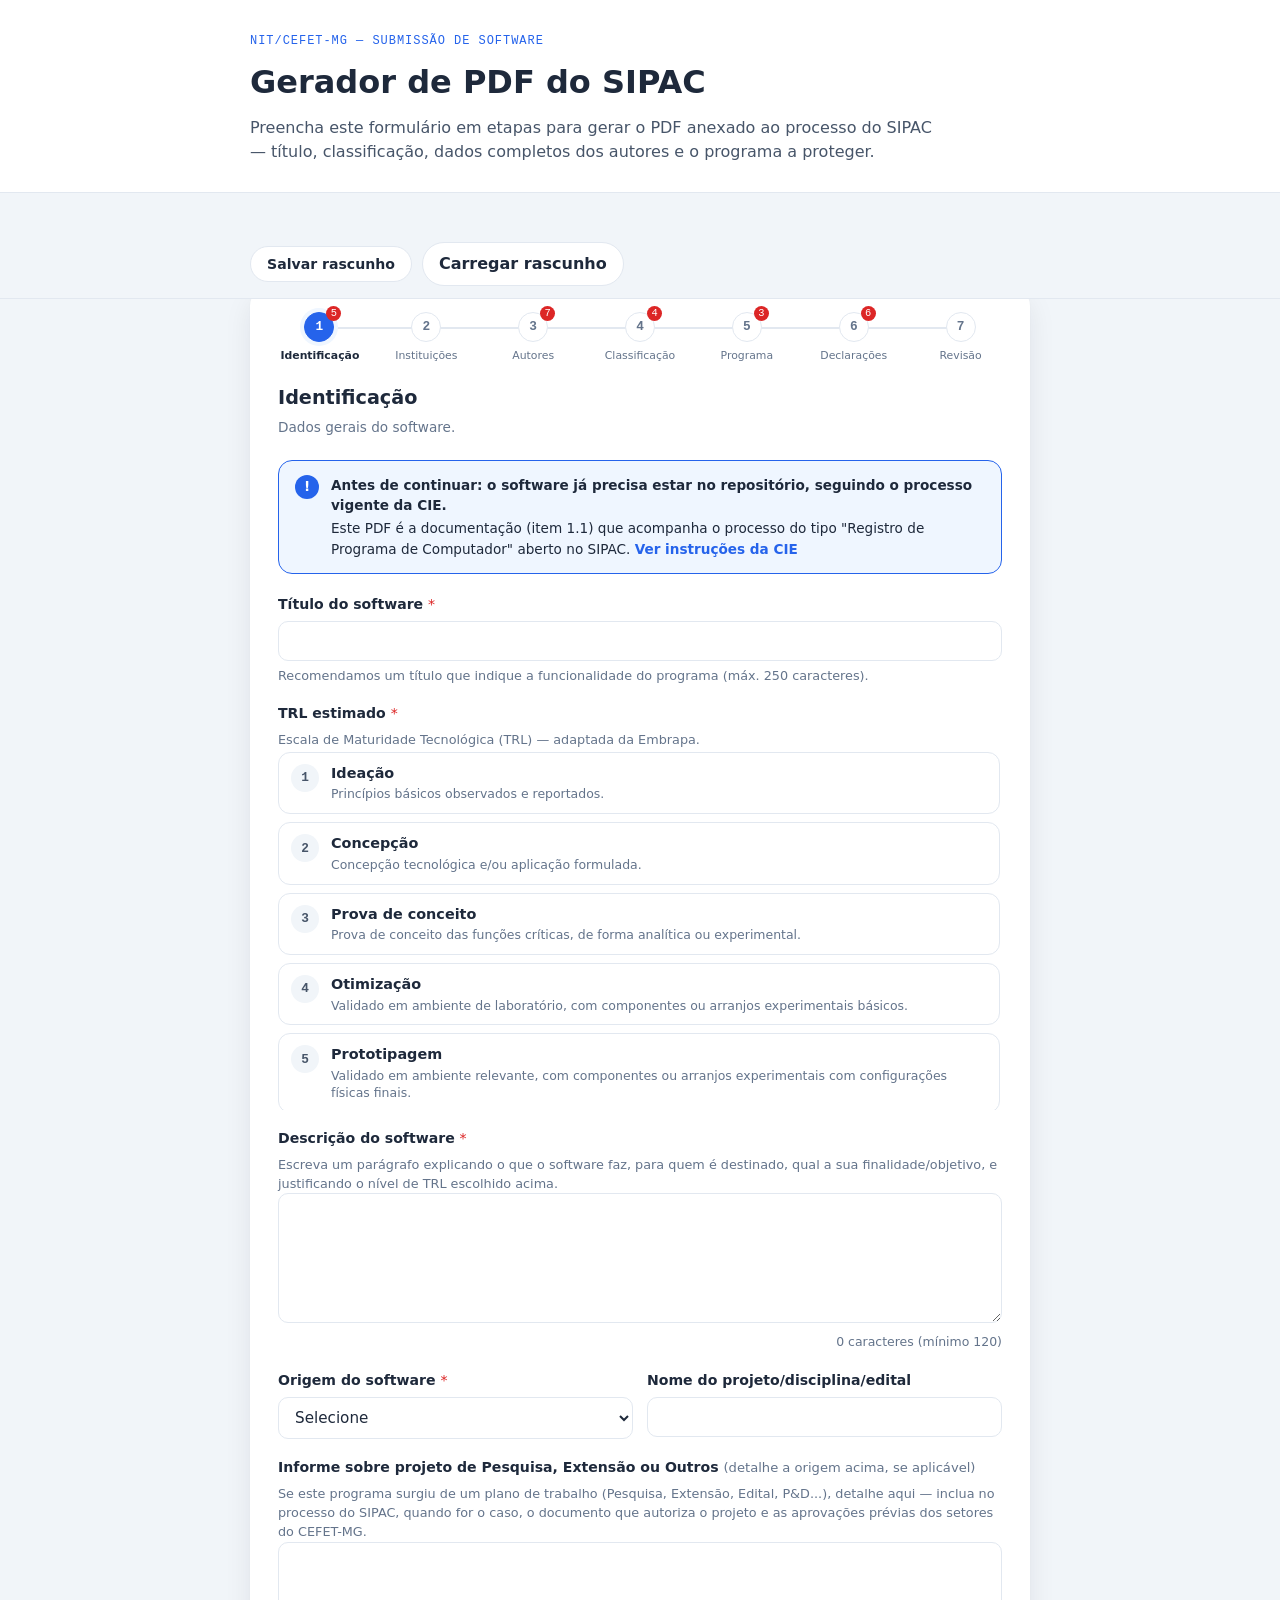
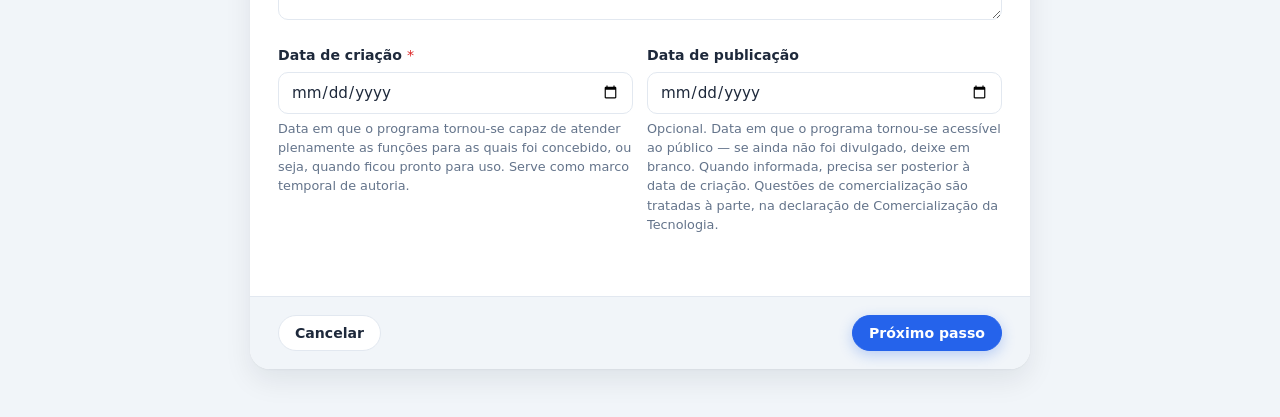
==== commit 17fc558e: "Completa o formulário do PDF: TRL≥6, autor correspondente, dados do e-RPC - Nova etapa "Maturidade (" ====
--- a/docs/index.html
+++ b/docs/index.html
@@ -74,7 +74,7 @@
             <select id="origem_tipo" required>
               <option value="">Selecione</option>
               <option value="pesquisa">Pesquisa</option>
-              <option value="disciplina">Disciplina</option>
+              <option value="ensino">Ensino</option>
               <option value="extensao">Extensão</option>
               <option value="projeto_fomento">Projeto com fomento</option>
               <option value="outro">Outro</option>
@@ -97,15 +97,65 @@
 
         <div class="row2">
           <div class="field">
-            <label for="data_criacao">Data de criação</label>
-            <input type="date" id="data_criacao">
-            <p class="field-hint">Data em que foi finalizado — serve como marco temporal de autoria.</p>
+            <label for="data_criacao">Data de criação <span class="req">*</span></label>
+            <input type="date" id="data_criacao" required>
+            <p class="field-hint">Data em que o programa tornou-se capaz de atender plenamente as funções para as quais foi concebido, ou seja, quando ficou pronto para uso. Serve como marco temporal de autoria.</p>
             <p class="field-error" hidden></p>
           </div>
           <div class="field">
             <label for="data_publicacao">Data de publicação</label>
             <input type="date" id="data_publicacao">
-            <p class="field-hint">Data em que foi publicado, disponibilizado ou comercializado (com ou sem fim lucrativo).</p>
+            <p class="field-hint">Opcional. Data em que o programa tornou-se acessível ao público — se ainda não foi divulgado, deixe em branco. Quando informada, precisa ser posterior à data de criação. Questões de comercialização são tratadas à parte, na declaração de Comercialização da Tecnologia.</p>
+            <p class="field-error" hidden></p>
+          </div>
+        </div>
+      </fieldset>
+    </section>
+
+    <section class="wizard-step" data-step="maturidade">
+      <fieldset>
+        <legend>Maturidade (TRL)</legend>
+        
+        <div class="info-box">
+          <span class="info-box-icon" aria-hidden="true">!</span>
+          <div class="info-box-body">
+            <strong class="info-box-title">TRL 6 ou superior exige justificativa fundamentada e empresa interessada.</strong>
+            Softwares neste nível já foram demonstrados em ambiente relevante ou operacional. Por isso o registro
+            exige a justificativa do nível, com comprovantes, e a manifestação de interesse de uma empresa ou
+            instituição que dê continuidade ao projeto e/ou mantenha parceria em andamento.
+          </div>
+        </div>
+
+        <div class="field">
+          <label for="trl_justificativa">Justificativa do nível de TRL <span class="req">*</span></label>
+          <p class="field-hint">Explique por que o software está no nível escolhido, apontando os comprovantes que sustentam a afirmação: relatórios de testes ou validação, demonstrações em ambiente real, pilotos, usuários ou clientes atendidos, publicações. Anexe esses comprovantes ao processo no SIPAC.</p>
+          <textarea id="trl_justificativa" class="textarea-longa" minlength="120"></textarea>
+          <p class="char-count" id="trl-justificativa-count">0 caracteres (mínimo 120)</p>
+          <p class="field-error" hidden></p>
+        </div>
+
+        <div class="field">
+          <label>Empresa ou instituição interessada <span class="req">*</span></label>
+          <p class="field-hint">Quem manifestou interesse em dar continuidade ao projeto e/ou mantém parceria em andamento. Sem essa manifestação o INPI não aceita o registro.</p>
+          <div class="row2">
+            <div class="field">
+              <label for="interessada_razao_social">Razão social <span class="req">*</span></label>
+              <input type="text" id="interessada_razao_social" autocomplete="off">
+              <p class="field-error" hidden></p>
+            </div>
+            <div class="field">
+              <label for="interessada_cnpj">CNPJ <span class="req">*</span></label>
+              <input type="text" id="interessada_cnpj" inputmode="numeric" placeholder="00.000.000/0000-00" autocomplete="off">
+              <p class="field-error" hidden></p>
+            </div>
+          </div>
+        </div>
+
+        <div class="decl-card" data-decl-card>
+          <input type="checkbox" id="decl_carta_interesse" class="decl-native">
+          <span class="decl-check" aria-hidden="true">✓</span>
+          <div class="decl-body">
+            <label for="decl_carta_interesse">Declaro que a carta de manifestação de interesse da empresa ou instituição acima será anexada ao processo no SIPAC.</label>
             <p class="field-error" hidden></p>
           </div>
         </div>
@@ -128,6 +178,17 @@
           Dados completos de cada autor, inclusive os sensíveis (CPF, endereço) — nada disso é enviado a lugar
           nenhum, fica só no seu navegador. Pelo menos um autor é obrigatório — o primeiro é o autor correspondente.
         </p>
+
+        <div class="info-box">
+          <span class="info-box-icon" aria-hidden="true">!</span>
+          <div class="info-box-body">
+            <strong class="info-box-title">O autor correspondente (o primeiro da lista) precisa ter vínculo com o CEFET-MG.</strong>
+            Não pode ser instituição parceira nem inventor independente. E se houver algum <strong>servidor</strong> entre
+            os autores, é ele quem precisa ser o correspondente — é quem responde institucionalmente pelo processo junto
+            ao SIPAC e ao INPI, então tem que ser alguém com vínculo permanente com a instituição, não um estudante ou
+            um vínculo temporário que pode não estar mais aqui quando o registro for concluído.
+          </div>
+        </div>
 
         <div class="info-box">
           <span class="info-box-icon" aria-hidden="true">i</span>
@@ -165,13 +226,14 @@
         </div>
 
         <div class="field">
-          <label>Área de aplicação <span class="tag-count">— <a href="#" id="link-tabela-area" class="source-citation-link" target="_blank" rel="noopener noreferrer">consultar tabela</a></span></label>
-          <p class="field-hint">Pesquise e selecione quantas classificações forem necessárias para identificar o campo de aplicação do programa.</p>
+          <label>Área de aplicação <span class="req">*</span> <span class="tag-count">— <a href="#" id="link-tabela-area" class="source-citation-link" target="_blank" rel="noopener noreferrer">consultar tabela</a></span></label>
+          <p class="field-hint">Pesquise e selecione quantas classificações forem necessárias para identificar o campo de aplicação do programa. Escolha pelo menos uma.</p>
           <div class="combo-box">
             <input type="text" id="area-search" placeholder="Digite para buscar, ex.: automação, saúde, educação…" autocomplete="off">
             <div class="combo-listbox" id="area-listbox" hidden></div>
           </div>
           <div class="tag-list" id="area-tags"></div>
+          <p class="field-error" hidden></p>
         </div>
 
         <div class="field">
@@ -186,12 +248,14 @@
         </div>
 
         <div class="field">
-          <label for="palavras-custom">Palavras-chave</label>
+          <label for="palavras-custom">Palavras-chave <span class="req">*</span></label>
+          <p class="field-hint">Entre 2 e 5 palavras-chave que ajudem a identificar o software.</p>
           <div class="tag-add">
             <input type="text" id="palavras-custom" placeholder="Digite e adicione">
             <button type="button" class="btn" data-add-tag="palavras_chave">Adicionar</button>
           </div>
           <div class="tag-list" id="palavras-tags"></div>
+          <p class="field-error" hidden></p>
         </div>
       </fieldset>
     </section>
@@ -199,7 +263,7 @@
     <section class="wizard-step" data-step="parceria">
       <fieldset>
         <legend>Parceria</legend>
-        <p class="section-hint">Em caso de mais de uma instituição participante do processo de invenção, indique objetivamente a participação de cada pesquisador/instituição, de maneira que justifique o compartilhamento de titularidade.</p>
+        <p class="section-hint">Para cada instituição parceira, informe o percentual de cotitularidade e descreva, em um parágrafo, a contribuição dela para o software — é essa contribuição que justifica o percentual.</p>
 
         <div class="field">
           <label>Percentuais de cotitularidade <span class="req">*</span></label>
@@ -216,10 +280,9 @@
         </div>
 
         <div class="field">
-          <label for="resumo_fases">Justificativa de titularidade <span class="req">*</span></label>
-          <p class="field-hint">Faça um resumo das fases de pesquisa realizadas, apontando a participação de cada um dos pesquisadores/instituições envolvidos de maneira que justifique o compartilhamento de titularidade.</p>
-          <textarea id="resumo_fases" class="textarea-longa" minlength="120"></textarea>
-          <p class="field-error" hidden></p>
+          <label>Contribuição de cada instituição parceira <span class="req">*</span></label>
+          <p class="field-hint">Um parágrafo (mínimo 120 caracteres) por instituição: o que ela fez, entregou ou financiou, em que fase do desenvolvimento, e por que isso justifica o percentual informado acima.</p>
+          <div id="cotitularidade-justificativas-list"></div>
         </div>
       </fieldset>
     </section>
@@ -227,7 +290,7 @@
     <section class="wizard-step" data-step="artefato">
       <fieldset>
         <legend>Programa a Proteger <span class="req">*</span></legend>
-        <p class="section-hint">Identifique o repositório, a release e o hash SHA-256 do código submetido a registro.</p>
+        <p class="section-hint">Identifique o repositório, a release e o hash SHA-512 do código submetido a registro.</p>
 
         <div class="row2">
           <div class="field">
@@ -247,21 +310,18 @@
 
         <div class="field hash-field">
           <div class="field-label-row">
-            <label for="release-sha256">SHA-256 <span class="req">*</span></label>
+            <label for="release-sha512">SHA-512 <span class="req">*</span></label>
             <button type="button" class="info-btn" data-info-toggle="info-hash" aria-label="Por que esse hash e de quem é a responsabilidade por ele?">?</button>
           </div>
           <div class="info-popover-wrap">
             <div class="info-popover" id="info-hash" hidden>
-              Este SHA-256 é o hash do release do GitHub — garante que o código deste repositório não mudou desde
-              a submissão, e é o que a extensão do NIT confere. <strong>Não é</strong> o mesmo resumo hash que o
-              formulário eletrônico e-RPC do INPI pede no depósito — lá o manual do INPI recomenda especificamente o
-              SHA-512, calculado à parte pelo autor correspondente. A guarda do arquivo compactado que gerou aquele
-              hash é responsabilidade exclusiva do autor correspondente, pelo prazo de vigência da proteção legal
-              (50 anos, art. 2º, §2º da Lei nº 9.609/98) — guarde-o de forma segura e separada, com o registro de
-              como o hash foi calculado, para fins de reprodutibilidade.
-            </div>
-          </div>
-          <input type="text" id="release-sha256" placeholder="Cole aqui o SHA-256 gerado no repositório e apresentado no README">
+              Este SHA-512 é o hash do release do GitHub — é o resumo digital informado ao INPI. Ele garante que o código 
+              deste repositório não mudou desde
+              a submissão. A guarda do arquivo compactado que gerou o
+              hash é responsabilidade dos autores. 
+            </div>
+          </div>
+          <input type="text" id="release-sha512" placeholder="Cole aqui o SHA-512 gerado no repositório e apresentado no README">
           <p class="field-hint">Copie do checklist publicado no README do repositório.</p>
           <p class="field-error" hidden></p>
         </div>
@@ -279,7 +339,7 @@
           </div>
           <div class="info-popover-wrap">
             <div class="info-popover" id="info-derivacao" hidden>
-              A Derivação Autorizada deve ser informada caso o Pedido de Registro de Programa de Computador seja derivado de outro, nos termos do Art. 5º da Lei nº 9.609/1998. Deverão ser fornecidas informações do programa original — título, linguagem e número do registro (caso esteja depositado no INPI). A guarda da autorização é de responsabilidade do titular dos direitos patrimoniais derivados.
+              A Derivação Autorizada deve ser informada caso o Pedido de Registro de Programa de Computador seja derivado de outro, nos termos do Art. 5º da Lei nº 9.609/1998. Deverão ser fornecidas informações do programa original — título, linguagem e número do registro (caso esteja depositado no INPI). A guarda da autorização é de responsabilidade dos autores do software.
             </div>
           </div>
           <div class="radio-row">
@@ -303,6 +363,15 @@
               <input type="text" id="derivacao_numero_registro">
             </div>
           </div>
+
+          <div class="decl-card" data-decl-card>
+            <input type="checkbox" id="decl_guarda_derivacao" class="decl-native">
+            <span class="decl-check" aria-hidden="true">✓</span>
+            <div class="decl-body">
+              <label for="decl_guarda_derivacao">Declaro que os autores do software são responsáveis pela guarda do documento que autoriza esta derivação.</label>
+              <p class="field-error" hidden></p>
+            </div>
+          </div>
         </div>
 
         <div class="decl-card" data-decl-card>
@@ -339,6 +408,24 @@
           <span class="decl-check" aria-hidden="true">✓</span>
           <div class="decl-body">
             <label for="decl_custos_inpi">Declaro ciência dos custos de abertura do processo junto ao INPI e de cada ato do processo do pedido de programa de computador.</label>
+            <p class="field-error" hidden></p>
+          </div>
+        </div>
+
+        <div class="decl-card" data-decl-card>
+          <input type="checkbox" id="decl_guarda_hash" class="decl-native">
+          <span class="decl-check" aria-hidden="true">✓</span>
+          <div class="decl-body">
+            <label for="decl_guarda_hash">Declaro que guardarei, de forma segura e separada, o arquivo compactado usado para gerar o hash do código-fonte, pelo prazo de vigência da proteção legal (50 anos, art. 2º, §2º da Lei nº 9.609/98).</label>
+            <p class="field-error" hidden></p>
+          </div>
+        </div>
+
+        <div class="decl-card" data-decl-card>
+          <input type="checkbox" id="decl_guarda_copia" class="decl-native">
+          <span class="decl-check" aria-hidden="true">✓</span>
+          <div class="decl-body">
+            <label for="decl_guarda_copia">Declaro que cada autor manterá a guarda de uma cópia do software a ser protegido, pelo prazo de vigência da proteção legal (50 anos, art. 2º, §2º da Lei nº 9.609/98), para eventual necessidade de comprovação ou modificação futura.</label>
             <p class="field-error" hidden></p>
           </div>
         </div>
@@ -430,7 +517,7 @@
         <p class="field-error" hidden></p>
       </div>
       <div class="field">
-        <label>Nacionalidade</label>
+        <label>Nacionalidade <span class="req">*</span></label>
         <input type="text" data-campo="nacionalidade" autocomplete="off">
         <p class="field-error" hidden></p>
       </div>
@@ -500,6 +587,7 @@
       <div class="field">
         <label>E-mail <span class="req">*</span></label>
         <input type="text" data-campo="email" autocomplete="off">
+        <p class="field-hint email-dominio-hint" hidden>Servidor e vínculo temporário precisam usar aqui o e-mail institucional.</p>
         <p class="field-error" hidden></p>
       </div>
     </div>
@@ -513,7 +601,7 @@
 
     <div class="row2">
       <div class="field combo-box">
-        <label>Qualificação profissional</label>
+        <label>Qualificação profissional <span class="req">*</span></label>
         <input type="text" data-campo="qualificacao_profissional" autocomplete="off" placeholder="Digite para buscar…">
         <div class="combo-listbox qualificacao-listbox" hidden></div>
         <p class="field-error" hidden></p>
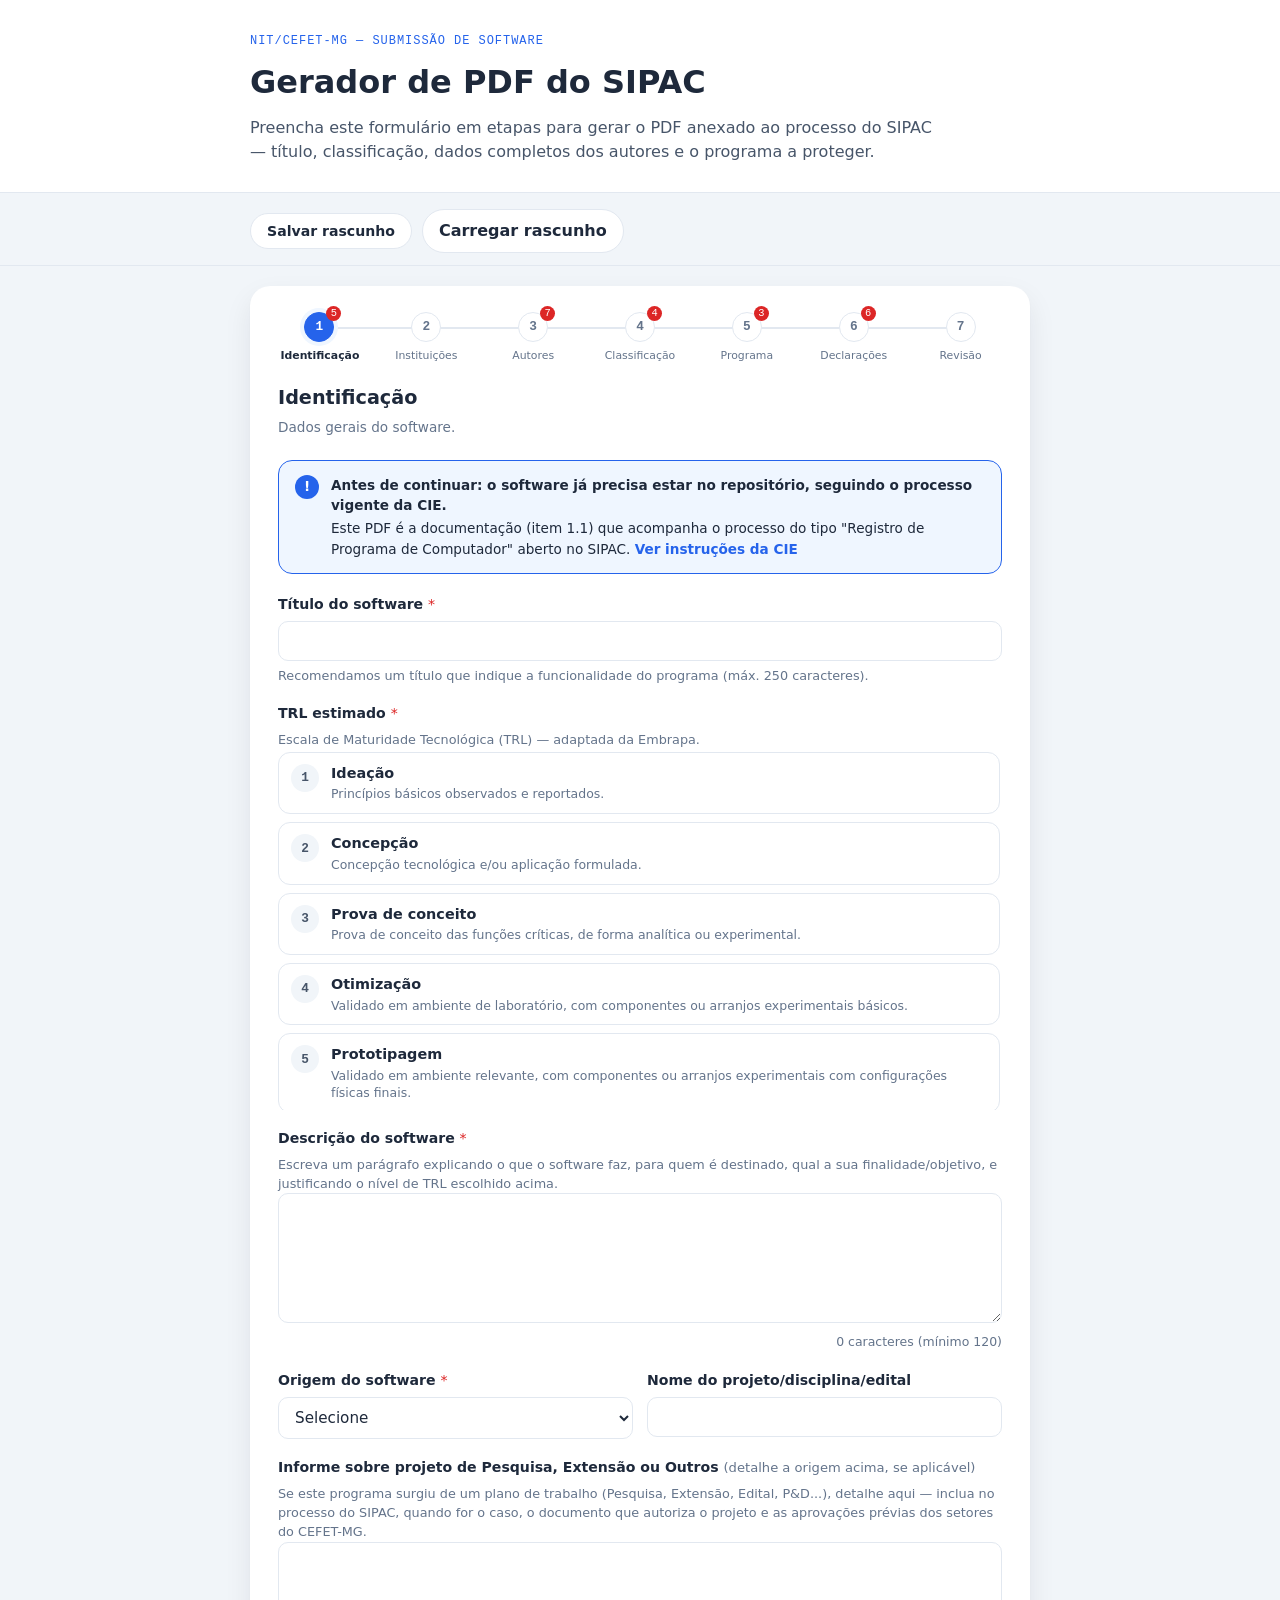
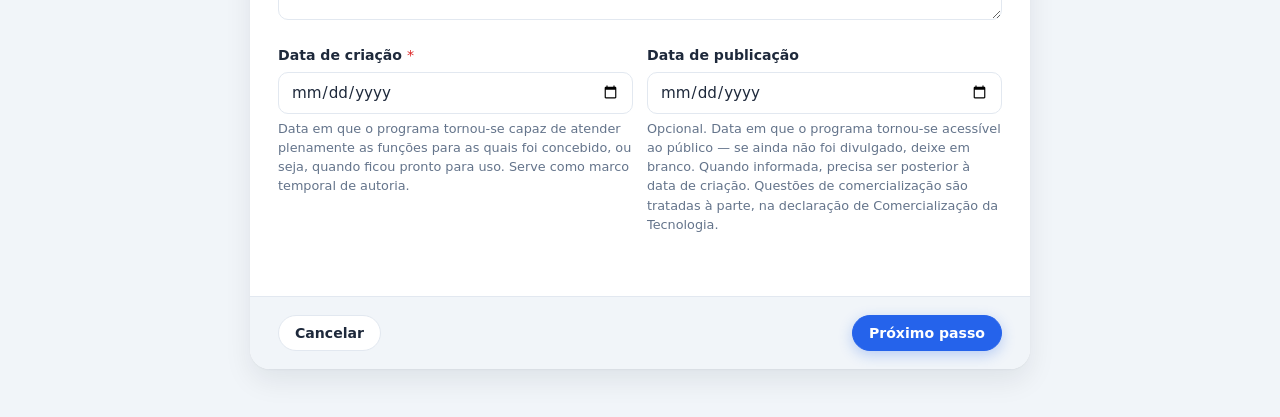
==== commit 5c9076e1: "Unifica o vínculo do autor: "Parceiro" fixo para instituição parceira O campo tipo_vinculo era exclu" ====
--- a/docs/index.html
+++ b/docs/index.html
@@ -566,6 +566,7 @@
         <label>Qual instituição parceira? <span class="req">*</span></label>
         <select data-campo="instituicao_parceira_idx"></select>
         <p class="field-hint endereco-preview">Selecione a instituição parceira para ver o endereço.</p>
+        <p class="field-hint">Tipo de vínculo: <strong>Parceiro</strong> — preenchido automaticamente, não é uma escolha.</p>
         <p class="field-error" hidden></p>
       </div>
     </div>
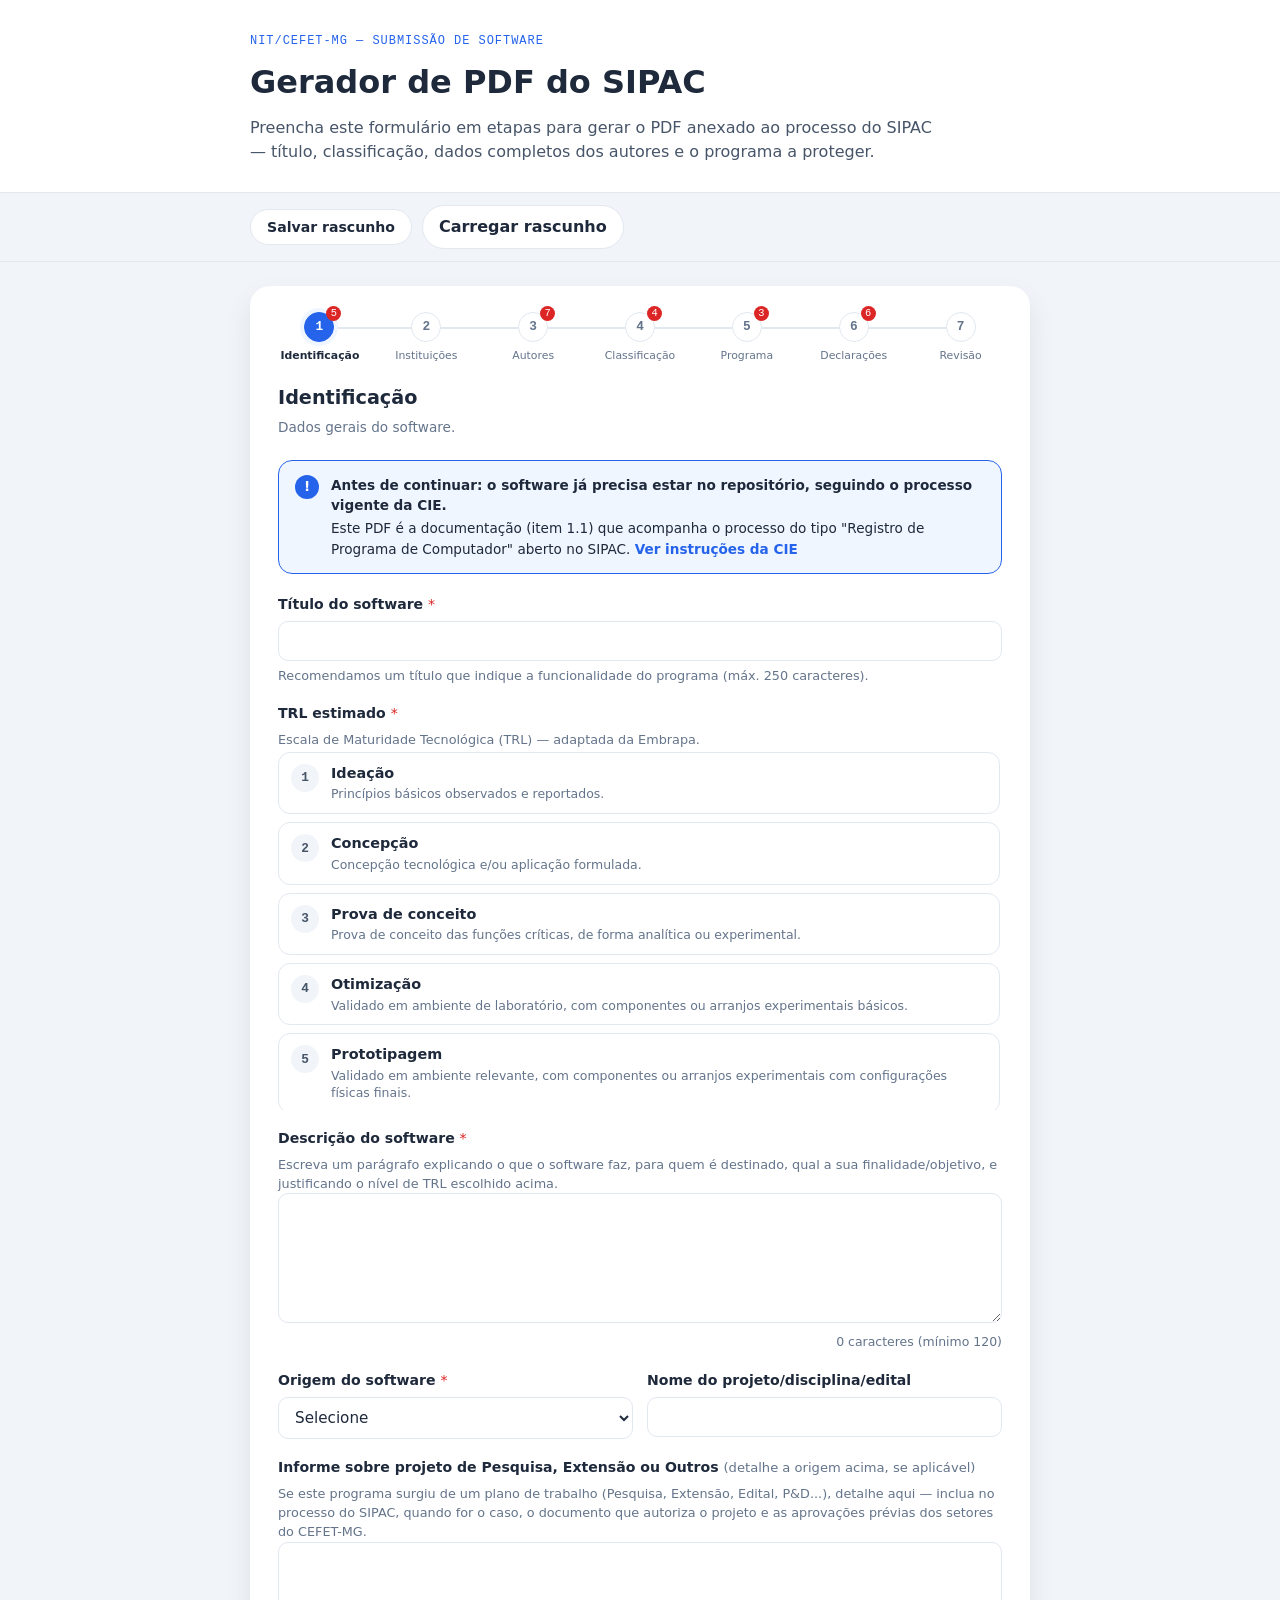
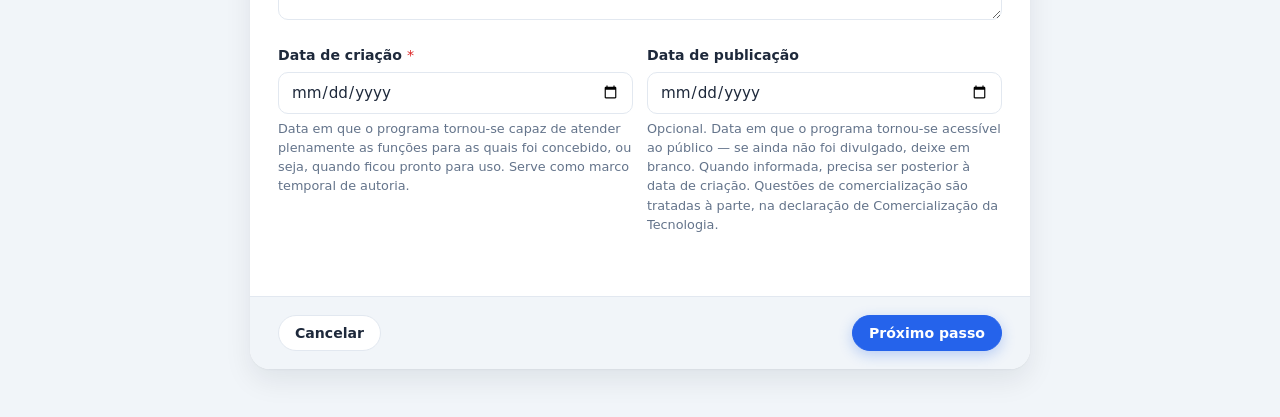
==== commit 830c1edf: "Adiciona "Terceirizado" ao vínculo do autor CEFET-MG Espelha a opção que já existe em Contatos.Víncu" ====
--- a/docs/index.html
+++ b/docs/index.html
@@ -555,6 +555,7 @@
             <option value="servidor">Servidor</option>
             <option value="estudante">Estudante</option>
             <option value="temporario">Vínculo temporário</option>
+            <option value="terceirizado">Terceirizado</option>
           </select>
           <p class="field-error" hidden></p>
         </div>
